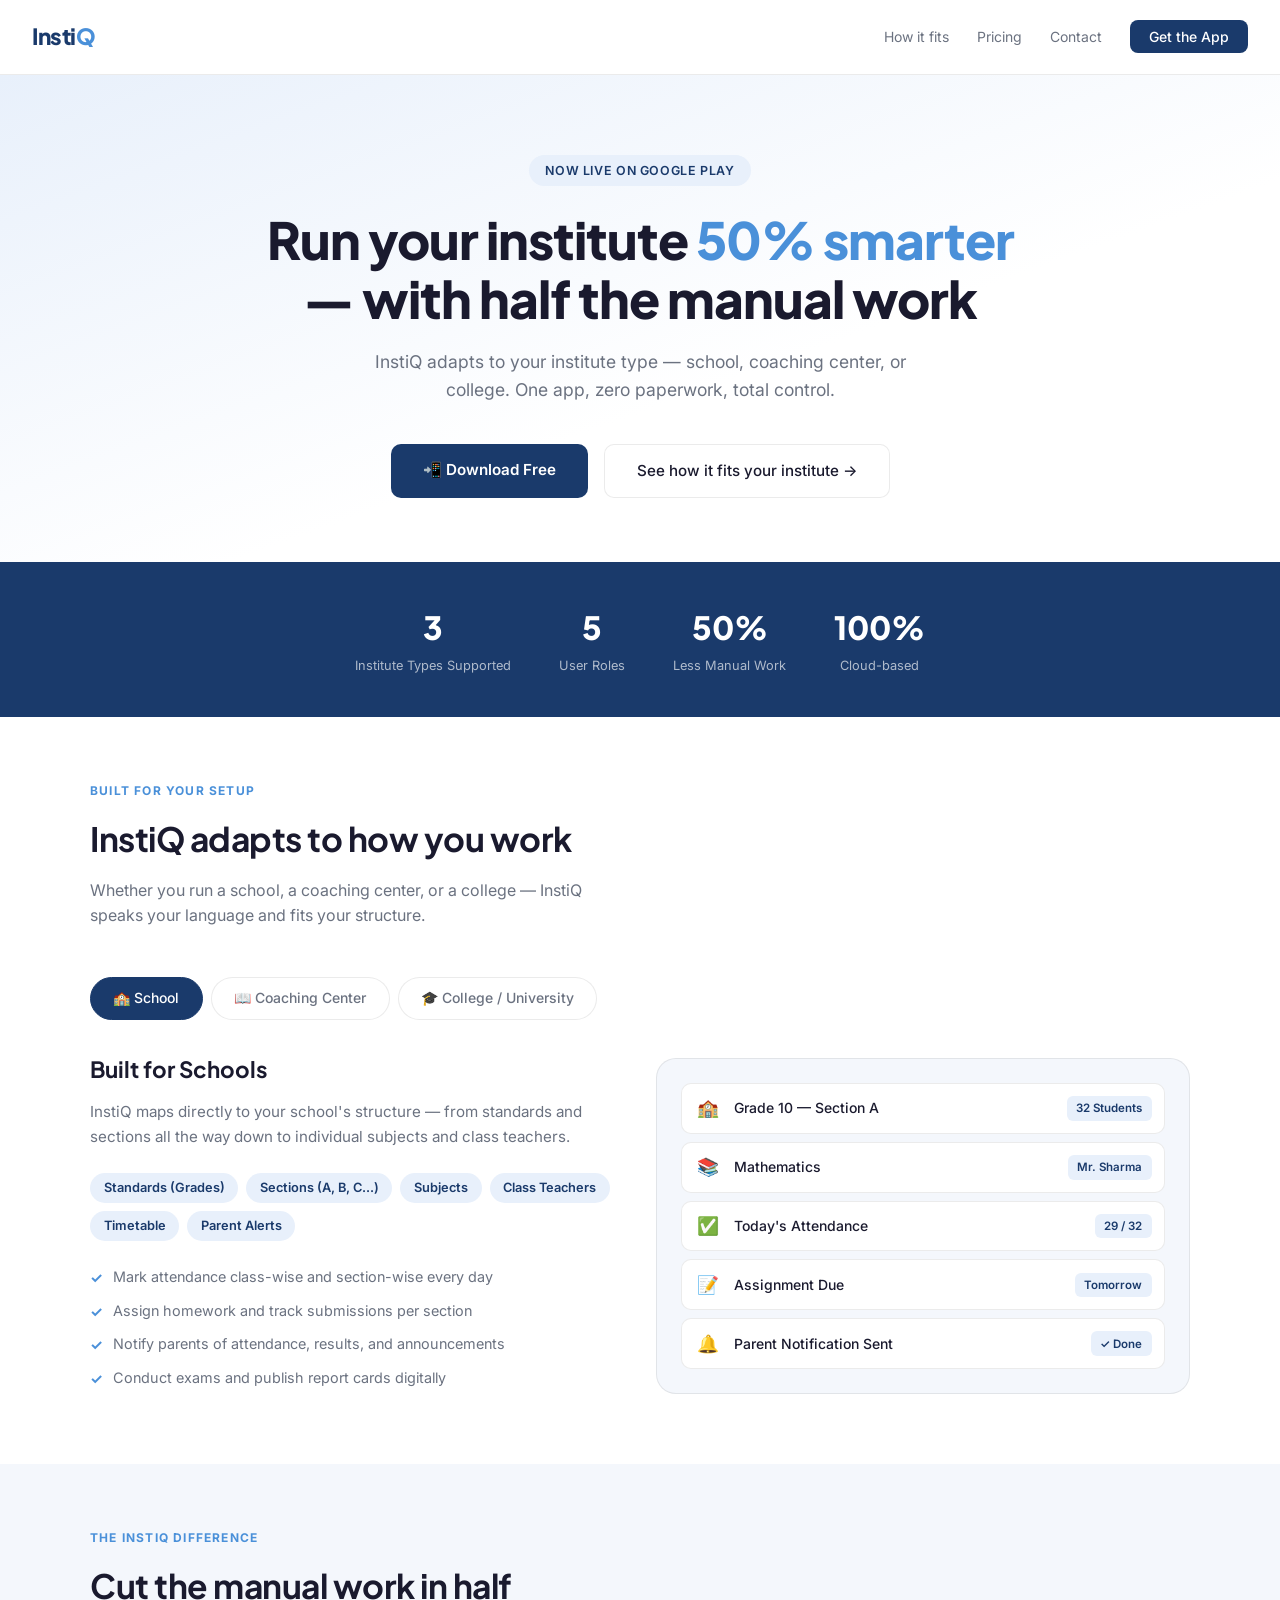
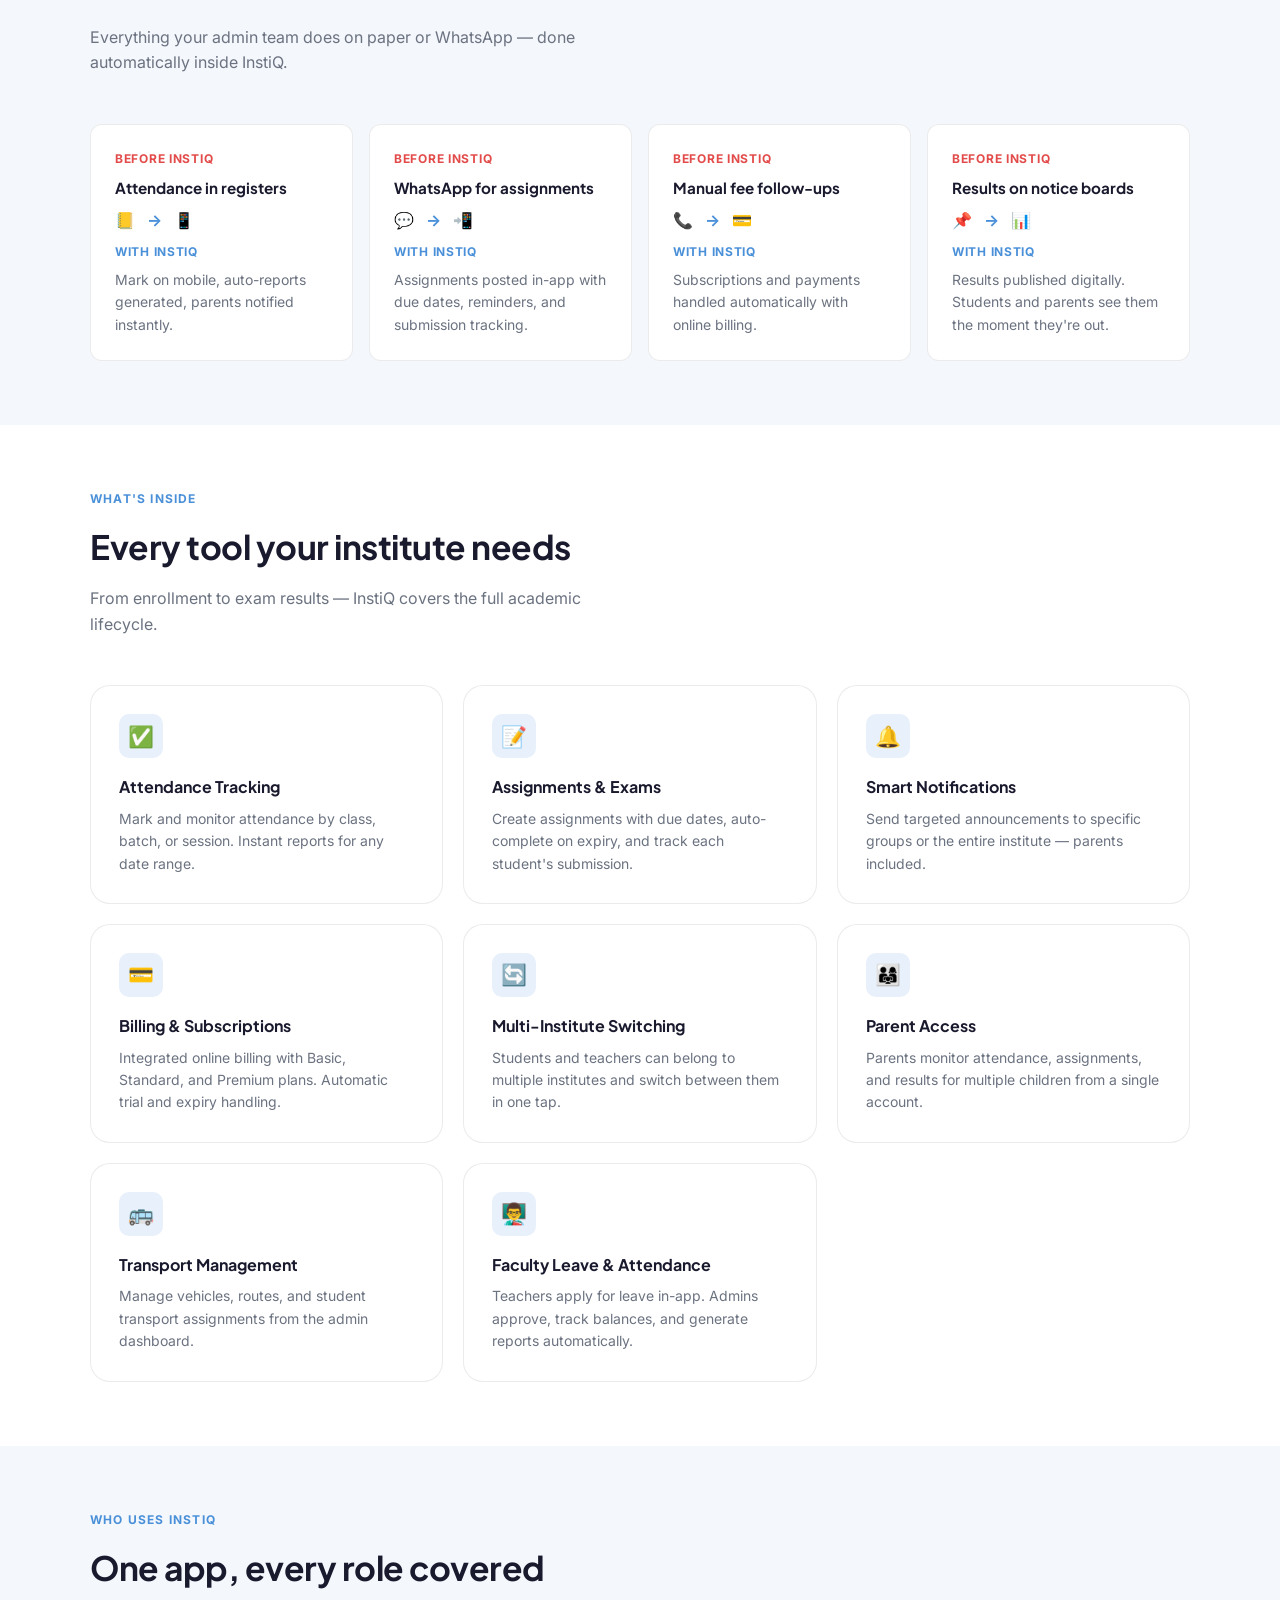
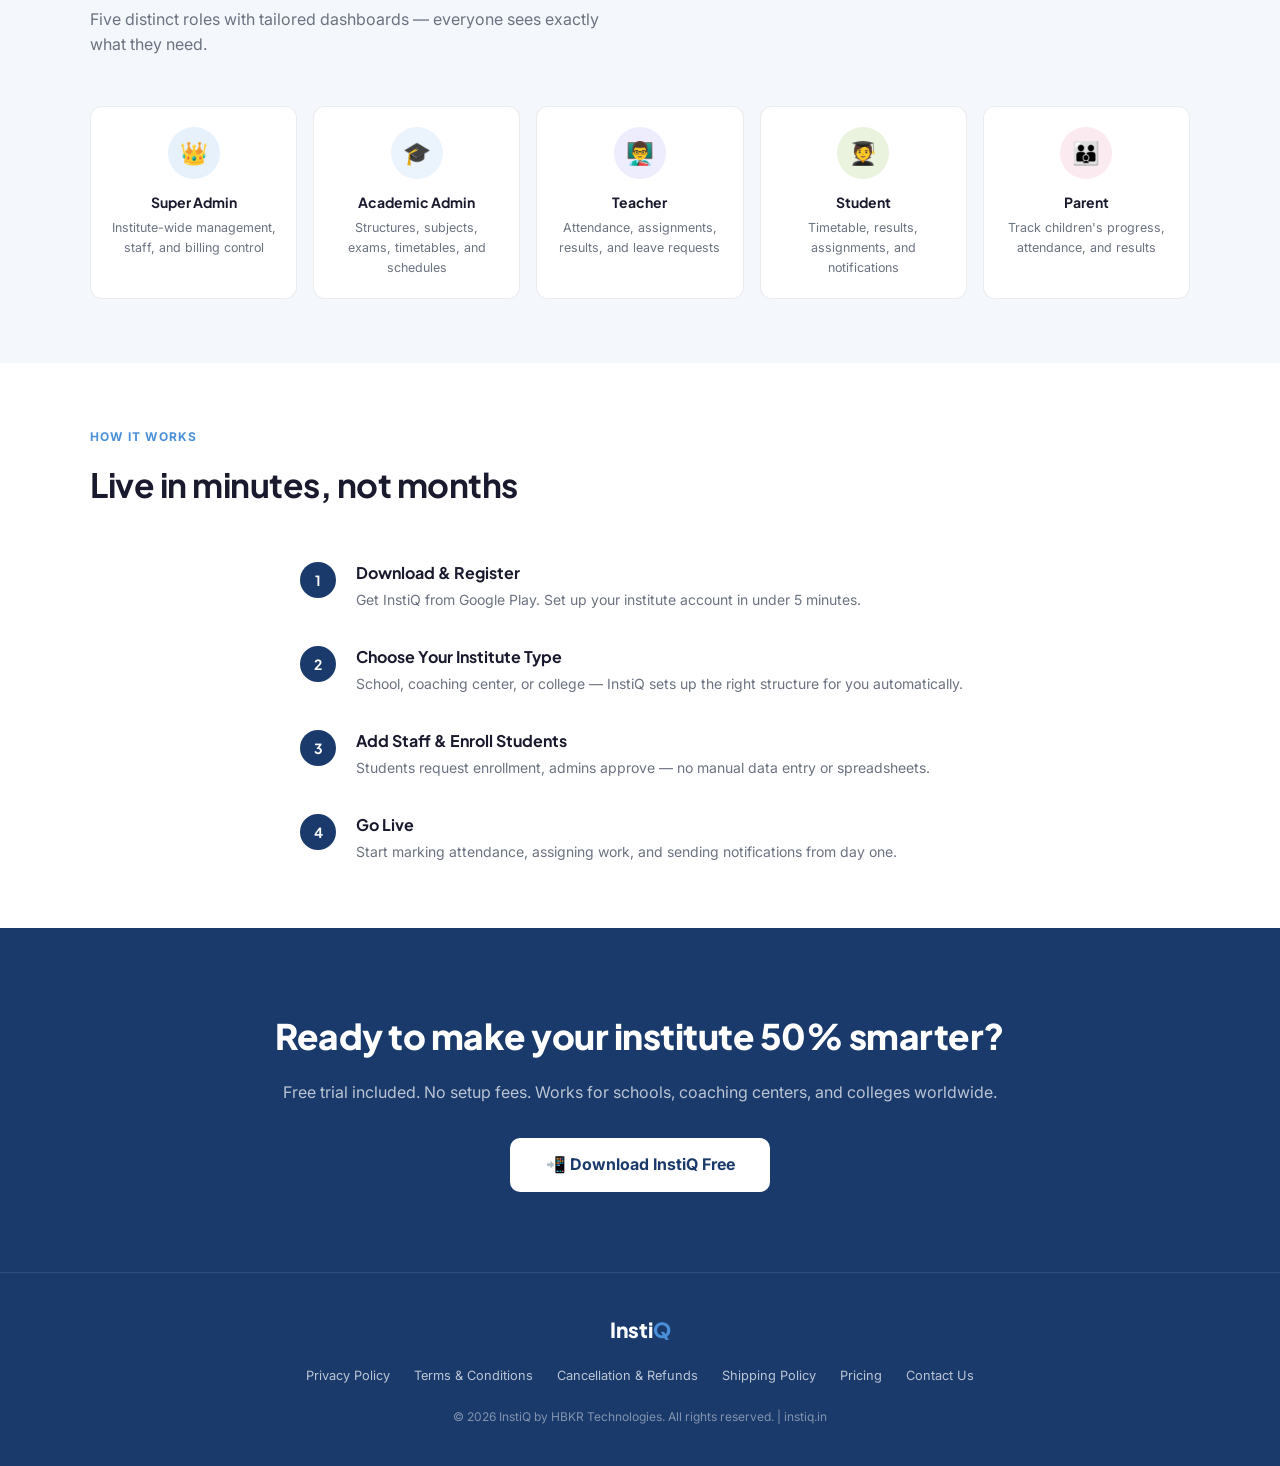
==== index.html @ ed34019d "Add files via upload" ====
<!DOCTYPE html>
<html lang="en">
<head>
<meta charset="UTF-8">
<meta name="viewport" content="width=device-width, initial-scale=1.0">
<title>InstiQ – Smart Institute App</title>
<link href="https://fonts.googleapis.com/css2?family=Plus+Jakarta+Sans:wght@400;500;600;700;800&family=Inter:wght@400;500&display=swap" rel="stylesheet">
<style>
  *, *::before, *::after { box-sizing: border-box; margin: 0; padding: 0; }
  :root {
    --blue: #1A3A6B;
    --blue-mid: #2356A0;
    --blue-light: #4A90D9;
    --blue-pale: #E8F0FB;
    --gold: #F5A623;
    --ink: #1a1a2e;
    --muted: #6b7280;
    --surface: #f4f7fc;
    --white: #ffffff;
    --border: rgba(0,0,0,0.08);
    --radius: 12px;
    --radius-lg: 20px;
  }
  html { scroll-behavior: smooth; }
  body { font-family: 'Inter', sans-serif; color: var(--ink); background: var(--white); line-height: 1.6; }
  nav { display: flex; align-items: center; justify-content: space-between; padding: 1.2rem 2rem; border-bottom: 1px solid var(--border); position: sticky; top: 0; background: rgba(255,255,255,0.97); backdrop-filter: blur(8px); z-index: 100; }
  .logo { font-family: 'Plus Jakarta Sans', sans-serif; font-weight: 800; font-size: 1.4rem; color: var(--blue); letter-spacing: -0.5px; }
  .logo span { color: var(--blue-light); }
  nav a { font-size: 0.875rem; color: var(--muted); text-decoration: none; margin-left: 1.5rem; }
  nav a:hover { color: var(--blue-light); }
  .nav-cta { background: var(--blue); color: white !important; padding: 0.5rem 1.2rem; border-radius: 8px; font-weight: 500; }
  .nav-cta:hover { background: var(--blue-mid) !important; }
  .hero { padding: 5rem 2rem 4rem; text-align: center; background: linear-gradient(160deg, #e8f0fb 0%, #ffffff 60%); }
  .hero-badge { display: inline-block; background: var(--blue-pale); color: var(--blue); font-size: 0.78rem; font-weight: 600; letter-spacing: 0.05em; text-transform: uppercase; padding: 0.35rem 1rem; border-radius: 100px; margin-bottom: 1.5rem; }
  .hero h1 { font-family: 'Plus Jakarta Sans', sans-serif; font-size: clamp(2rem, 5vw, 3.2rem); font-weight: 800; color: var(--ink); line-height: 1.15; letter-spacing: -1px; max-width: 780px; margin: 0 auto 1.25rem; }
  .hero h1 em { color: var(--blue-light); font-style: normal; }
  .hero p { font-size: 1.1rem; color: var(--muted); max-width: 560px; margin: 0 auto 2.5rem; }
  .hero-btns { display: flex; gap: 1rem; justify-content: center; flex-wrap: wrap; }
  .btn-primary { background: var(--blue); color: white; padding: 0.85rem 2rem; border-radius: 10px; font-weight: 600; text-decoration: none; font-size: 0.95rem; }
  .btn-primary:hover { background: var(--blue-mid); }
  .btn-secondary { background: white; color: var(--ink); padding: 0.85rem 2rem; border-radius: 10px; font-weight: 500; text-decoration: none; font-size: 0.95rem; border: 1.5px solid var(--border); }
  .btn-secondary:hover { border-color: var(--blue-light); color: var(--blue-light); }
  .stats { display: flex; justify-content: center; gap: 3rem; padding: 2.5rem 2rem; background: var(--blue); flex-wrap: wrap; }
  .stat { text-align: center; }
  .stat-num { font-family: 'Plus Jakarta Sans', sans-serif; font-size: 2rem; font-weight: 800; color: white; }
  .stat-label { font-size: 0.8rem; color: rgba(255,255,255,0.65); margin-top: 0.2rem; }
  section { padding: 4rem 2rem; }
  .section-label { font-size: 0.75rem; font-weight: 700; letter-spacing: 0.1em; text-transform: uppercase; color: var(--blue-light); margin-bottom: 0.75rem; }
  .section-title { font-family: 'Plus Jakarta Sans', sans-serif; font-size: clamp(1.5rem, 3vw, 2.1rem); font-weight: 700; color: var(--ink); letter-spacing: -0.5px; margin-bottom: 0.75rem; }
  .section-sub { color: var(--muted); font-size: 1rem; max-width: 520px; }
  .section-head { max-width: 1100px; margin: 0 auto 3rem; }
  .tabs-wrap { max-width: 1100px; margin: 0 auto; }
  .tabs { display: flex; gap: 0.5rem; margin-bottom: 2rem; flex-wrap: wrap; }
  .tab { padding: 0.6rem 1.4rem; border-radius: 100px; border: 1.5px solid var(--border); font-size: 0.875rem; font-weight: 500; cursor: pointer; background: white; color: var(--muted); transition: all 0.2s; }
  .tab.active { background: var(--blue); color: white; border-color: var(--blue); }
  .tab:hover:not(.active) { border-color: var(--blue-light); color: var(--blue-light); }
  .institute-panel { display: none; }
  .institute-panel.active { display: block; }
  .institute-grid { display: grid; grid-template-columns: 1fr 1fr; gap: 2rem; align-items: center; }
  .institute-info h3 { font-family: 'Plus Jakarta Sans', sans-serif; font-size: 1.4rem; font-weight: 700; color: var(--ink); margin-bottom: 0.75rem; }
  .institute-info p { color: var(--muted); font-size: 0.95rem; margin-bottom: 1.5rem; }
  .tag-list { display: flex; flex-wrap: wrap; gap: 0.5rem; margin-bottom: 1.5rem; }
  .tag { background: var(--blue-pale); color: var(--blue); font-size: 0.8rem; font-weight: 600; padding: 0.3rem 0.85rem; border-radius: 100px; }
  .institute-visual { background: var(--surface); border-radius: var(--radius-lg); padding: 1.5rem; border: 1px solid var(--border); }
  .visual-row { display: flex; align-items: center; gap: 0.75rem; padding: 0.65rem 0.75rem; border-radius: 10px; margin-bottom: 0.5rem; background: white; border: 1px solid var(--border); font-size: 0.875rem; }
  .visual-row:last-child { margin-bottom: 0; }
  .visual-icon { font-size: 1.1rem; width: 28px; text-align: center; }
  .visual-label { font-weight: 500; color: var(--ink); flex: 1; }
  .visual-badge { font-size: 0.72rem; font-weight: 600; padding: 0.2rem 0.6rem; border-radius: 6px; background: var(--blue-pale); color: var(--blue); }
  .check-list { list-style: none; }
  .check-list li { display: flex; align-items: flex-start; gap: 0.6rem; font-size: 0.9rem; color: var(--muted); margin-bottom: 0.6rem; }
  .check-list li::before { content: "✓"; color: var(--blue-light); font-weight: 700; margin-top: 1px; flex-shrink: 0; }
  .features-bg { background: var(--surface); }
  .features-grid { display: grid; grid-template-columns: repeat(auto-fit, minmax(280px, 1fr)); gap: 1.25rem; max-width: 1100px; margin: 0 auto; }
  .feature-card { background: white; border: 1px solid var(--border); border-radius: var(--radius-lg); padding: 1.75rem; }
  .feature-card:hover { box-shadow: 0 4px 24px rgba(26,58,107,0.1); }
  .feature-icon { width: 44px; height: 44px; background: var(--blue-pale); border-radius: 10px; display: flex; align-items: center; justify-content: center; margin-bottom: 1rem; font-size: 1.3rem; }
  .feature-card h3 { font-family: 'Plus Jakarta Sans', sans-serif; font-size: 1rem; font-weight: 700; color: var(--ink); margin-bottom: 0.5rem; }
  .feature-card p { font-size: 0.875rem; color: var(--muted); line-height: 1.6; }
  .smarter-grid { display: grid; grid-template-columns: repeat(auto-fit, minmax(220px, 1fr)); gap: 1rem; max-width: 1100px; margin: 0 auto; }
  .smarter-card { border-radius: var(--radius); padding: 1.5rem; border: 1px solid var(--border); background: white; }
  .smarter-card .before { font-size: 0.75rem; font-weight: 700; letter-spacing: 0.06em; text-transform: uppercase; color: #e24b4a; margin-bottom: 0.5rem; }
  .smarter-card .after { font-size: 0.75rem; font-weight: 700; letter-spacing: 0.06em; text-transform: uppercase; color: var(--blue-light); margin-bottom: 0.5rem; }
  .smarter-card p { font-size: 0.875rem; color: var(--muted); }
  .smarter-card h4 { font-family: 'Plus Jakarta Sans', sans-serif; font-size: 0.95rem; font-weight: 700; color: var(--ink); margin-bottom: 0.35rem; }
  .arrow-row { display: flex; align-items: center; gap: 0.75rem; margin: 0.5rem 0; }
  .personas-grid { display: grid; grid-template-columns: repeat(auto-fit, minmax(180px, 1fr)); gap: 1rem; max-width: 1100px; margin: 0 auto; }
  .persona-card { background: white; border: 1px solid var(--border); border-radius: var(--radius); padding: 1.25rem; text-align: center; }
  .persona-avatar { width: 52px; height: 52px; border-radius: 50%; display: flex; align-items: center; justify-content: center; margin: 0 auto 0.75rem; font-size: 1.4rem; }
  .persona-card h4 { font-family: 'Plus Jakarta Sans', sans-serif; font-size: 0.875rem; font-weight: 700; color: var(--ink); margin-bottom: 0.3rem; }
  .persona-card p { font-size: 0.78rem; color: var(--muted); }
  .steps { display: flex; flex-direction: column; gap: 2rem; max-width: 680px; margin: 0 auto; }
  .step { display: flex; gap: 1.25rem; align-items: flex-start; }
  .step-num { width: 36px; height: 36px; border-radius: 50%; background: var(--blue); color: white; font-family: 'Plus Jakarta Sans', sans-serif; font-weight: 700; font-size: 0.875rem; display: flex; align-items: center; justify-content: center; flex-shrink: 0; margin-top: 2px; }
  .step h4 { font-family: 'Plus Jakarta Sans', sans-serif; font-weight: 700; color: var(--ink); margin-bottom: 0.25rem; }
  .step p { font-size: 0.875rem; color: var(--muted); }
  .cta-section { background: var(--blue); padding: 5rem 2rem; text-align: center; }
  .cta-section h2 { font-family: 'Plus Jakarta Sans', sans-serif; font-size: clamp(1.6rem, 3vw, 2.2rem); font-weight: 800; color: white; margin-bottom: 1rem; letter-spacing: -0.5px; }
  .cta-section p { color: rgba(255,255,255,0.7); margin-bottom: 2rem; font-size: 1rem; }
  .btn-white { background: white; color: var(--blue); padding: 0.9rem 2.2rem; border-radius: 10px; font-weight: 700; text-decoration: none; font-size: 1rem; display: inline-block; }
  .btn-white:hover { background: var(--blue-pale); }
  footer { background: var(--blue); border-top: 1px solid rgba(255,255,255,0.1); padding: 2.5rem 2rem; }
  .footer-inner { max-width: 1100px; margin: 0 auto; text-align: center; }
  .footer-logo { font-family: 'Plus Jakarta Sans', sans-serif; font-weight: 800; font-size: 1.3rem; color: white; margin-bottom: 1.25rem; }
  .footer-logo span { color: var(--blue-light); }
  .footer-links { display: flex; flex-wrap: wrap; justify-content: center; gap: 0.5rem 1.5rem; margin-bottom: 1.25rem; }
  .footer-links a { font-size: 0.8rem; color: rgba(255,255,255,0.7); text-decoration: none; }
  .footer-links a:hover { color: white; }
  .footer-copy { font-size: 0.75rem; color: rgba(255,255,255,0.45); }
  @media (max-width: 700px) { nav a:not(.nav-cta) { display: none; } .institute-grid { grid-template-columns: 1fr; } .stats { gap: 1.5rem; } }
</style>
</head>
<body>

<nav>
  <div class="logo">Insti<span>Q</span></div>
  <div>
    <a href="#institute-types">How it fits</a>
    <a href="pricing.html">Pricing</a>
    <a href="contact.html">Contact</a>
    <a href="https://play.google.com/store/apps/details?id=com.hbkr.instiq" class="nav-cta">Get the App</a>
  </div>
</nav>

<section class="hero">
  <div class="hero-badge">Now live on Google Play</div>
  <h1>Run your institute <em>50% smarter</em> — with half the manual work</h1>
  <p>InstiQ adapts to your institute type — school, coaching center, or college. One app, zero paperwork, total control.</p>
  <div class="hero-btns">
    <a href="https://play.google.com/store/apps/details?id=com.hbkr.instiq" class="btn-primary">📲 Download Free</a>
    <a href="#institute-types" class="btn-secondary">See how it fits your institute →</a>
  </div>
</section>

<div class="stats">
  <div class="stat"><div class="stat-num">3</div><div class="stat-label">Institute Types Supported</div></div>
  <div class="stat"><div class="stat-num">5</div><div class="stat-label">User Roles</div></div>
  <div class="stat"><div class="stat-num">50%</div><div class="stat-label">Less Manual Work</div></div>
  <div class="stat"><div class="stat-num">100%</div><div class="stat-label">Cloud-based</div></div>
</div>

<section id="institute-types">
  <div class="section-head">
    <div class="section-label">Built for your setup</div>
    <div class="section-title">InstiQ adapts to how you work</div>
    <div class="section-sub">Whether you run a school, a coaching center, or a college — InstiQ speaks your language and fits your structure.</div>
  </div>
  <div class="tabs-wrap">
    <div class="tabs">
      <div class="tab active" onclick="switchTab('school', this)">🏫 School</div>
      <div class="tab" onclick="switchTab('coaching', this)">📖 Coaching Center</div>
      <div class="tab" onclick="switchTab('college', this)">🎓 College / University</div>
    </div>
    <div class="institute-panel active" id="panel-school">
      <div class="institute-grid">
        <div class="institute-info">
          <h3>Built for Schools</h3>
          <p>InstiQ maps directly to your school's structure — from standards and sections all the way down to individual subjects and class teachers.</p>
          <div class="tag-list"><span class="tag">Standards (Grades)</span><span class="tag">Sections (A, B, C...)</span><span class="tag">Subjects</span><span class="tag">Class Teachers</span><span class="tag">Timetable</span><span class="tag">Parent Alerts</span></div>
          <ul class="check-list">
            <li>Mark attendance class-wise and section-wise every day</li>
            <li>Assign homework and track submissions per section</li>
            <li>Notify parents of attendance, results, and announcements</li>
            <li>Conduct exams and publish report cards digitally</li>
          </ul>
        </div>
        <div class="institute-visual">
          <div class="visual-row"><span class="visual-icon">🏫</span><span class="visual-label">Grade 10 — Section A</span><span class="visual-badge">32 Students</span></div>
          <div class="visual-row"><span class="visual-icon">📚</span><span class="visual-label">Mathematics</span><span class="visual-badge">Mr. Sharma</span></div>
          <div class="visual-row"><span class="visual-icon">✅</span><span class="visual-label">Today's Attendance</span><span class="visual-badge">29 / 32</span></div>
          <div class="visual-row"><span class="visual-icon">📝</span><span class="visual-label">Assignment Due</span><span class="visual-badge">Tomorrow</span></div>
          <div class="visual-row"><span class="visual-icon">🔔</span><span class="visual-label">Parent Notification Sent</span><span class="visual-badge">✓ Done</span></div>
        </div>
      </div>
    </div>
    <div class="institute-panel" id="panel-coaching">
      <div class="institute-grid">
        <div class="institute-info">
          <h3>Built for Coaching Centers</h3>
          <p>Manage multiple batches, programs, and flexible schedules — all in one dashboard.</p>
          <div class="tag-list"><span class="tag">Programs</span><span class="tag">Batches / Groups</span><span class="tag">Subjects</span><span class="tag">Faculty Allocation</span><span class="tag">Test Series</span><span class="tag">Fee Management</span></div>
          <ul class="check-list">
            <li>Run multiple programs side by side</li>
            <li>Allocate faculty to specific batches and subjects</li>
            <li>Schedule tests and publish results instantly</li>
            <li>Students can enroll and switch between institutes easily</li>
          </ul>
        </div>
        <div class="institute-visual">
          <div class="visual-row"><span class="visual-icon">📖</span><span class="visual-label">Advanced Batch A</span><span class="visual-badge">45 Students</span></div>
          <div class="visual-row"><span class="visual-icon">⚗️</span><span class="visual-label">Chemistry</span><span class="visual-badge">Dr. Patel</span></div>
          <div class="visual-row"><span class="visual-icon">✅</span><span class="visual-label">Attendance Today</span><span class="visual-badge">41 / 45</span></div>
          <div class="visual-row"><span class="visual-icon">📝</span><span class="visual-label">Weekly Test Scheduled</span><span class="visual-badge">Saturday</span></div>
          <div class="visual-row"><span class="visual-icon">💳</span><span class="visual-label">Subscription Active</span><span class="visual-badge">Premium</span></div>
        </div>
      </div>
    </div>
    <div class="institute-panel" id="panel-college">
      <div class="institute-grid">
        <div class="institute-info">
          <h3>Built for Colleges &amp; Universities</h3>
          <p>Handle departments, semesters, and elective subjects across multiple faculties — with role-based access for every staff member.</p>
          <div class="tag-list"><span class="tag">Departments</span><span class="tag">Semesters</span><span class="tag">Courses / Subjects</span><span class="tag">Faculty Roles</span><span class="tag">Electives</span><span class="tag">Exam Results</span></div>
          <ul class="check-list">
            <li>Organize by department, year, and semester automatically</li>
            <li>Manage elective subject enrollments per student</li>
            <li>Faculty upload marks; admin publishes results in one click</li>
            <li>Students and parents track progress from the same app</li>
          </ul>
        </div>
        <div class="institute-visual">
          <div class="visual-row"><span class="visual-icon">🎓</span><span class="visual-label">CS Dept — Sem 5</span><span class="visual-badge">120 Students</span></div>
          <div class="visual-row"><span class="visual-icon">💻</span><span class="visual-label">Data Structures</span><span class="visual-badge">Prof. Singh</span></div>
          <div class="visual-row"><span class="visual-icon">✅</span><span class="visual-label">Attendance This Week</span><span class="visual-badge">87%</span></div>
          <div class="visual-row"><span class="visual-icon">📊</span><span class="visual-label">Mid-Sem Results</span><span class="visual-badge">Published</span></div>
          <div class="visual-row"><span class="visual-icon">📋</span><span class="visual-label">Elective Enrollment</span><span class="visual-badge">Open</span></div>
        </div>
      </div>
    </div>
  </div>
</section>

<section class="features-bg">
  <div class="section-head">
    <div class="section-label">The InstiQ difference</div>
    <div class="section-title">Cut the manual work in half</div>
    <div class="section-sub">Everything your admin team does on paper or WhatsApp — done automatically inside InstiQ.</div>
  </div>
  <div class="smarter-grid">
    <div class="smarter-card"><div class="before">Before InstiQ</div><h4>Attendance in registers</h4><div class="arrow-row"><span>📒</span><span style="color:var(--blue-light);font-weight:700;">→</span><span>📱</span></div><div class="after">With InstiQ</div><p>Mark on mobile, auto-reports generated, parents notified instantly.</p></div>
    <div class="smarter-card"><div class="before">Before InstiQ</div><h4>WhatsApp for assignments</h4><div class="arrow-row"><span>💬</span><span style="color:var(--blue-light);font-weight:700;">→</span><span>📲</span></div><div class="after">With InstiQ</div><p>Assignments posted in-app with due dates, reminders, and submission tracking.</p></div>
    <div class="smarter-card"><div class="before">Before InstiQ</div><h4>Manual fee follow-ups</h4><div class="arrow-row"><span>📞</span><span style="color:var(--blue-light);font-weight:700;">→</span><span>💳</span></div><div class="after">With InstiQ</div><p>Subscriptions and payments handled automatically with online billing.</p></div>
    <div class="smarter-card"><div class="before">Before InstiQ</div><h4>Results on notice boards</h4><div class="arrow-row"><span>📌</span><span style="color:var(--blue-light);font-weight:700;">→</span><span>📊</span></div><div class="after">With InstiQ</div><p>Results published digitally. Students and parents see them the moment they're out.</p></div>
  </div>
</section>

<section id="features">
  <div class="section-head">
    <div class="section-label">What's inside</div>
    <div class="section-title">Every tool your institute needs</div>
    <div class="section-sub">From enrollment to exam results — InstiQ covers the full academic lifecycle.</div>
  </div>
  <div class="features-grid">
    <div class="feature-card"><div class="feature-icon">✅</div><h3>Attendance Tracking</h3><p>Mark and monitor attendance by class, batch, or session. Instant reports for any date range.</p></div>
    <div class="feature-card"><div class="feature-icon">📝</div><h3>Assignments &amp; Exams</h3><p>Create assignments with due dates, auto-complete on expiry, and track each student's submission.</p></div>
    <div class="feature-card"><div class="feature-icon">🔔</div><h3>Smart Notifications</h3><p>Send targeted announcements to specific groups or the entire institute — parents included.</p></div>
    <div class="feature-card"><div class="feature-icon">💳</div><h3>Billing &amp; Subscriptions</h3><p>Integrated online billing with Basic, Standard, and Premium plans. Automatic trial and expiry handling.</p></div>
    <div class="feature-card"><div class="feature-icon">🔄</div><h3>Multi-Institute Switching</h3><p>Students and teachers can belong to multiple institutes and switch between them in one tap.</p></div>
    <div class="feature-card"><div class="feature-icon">👨‍👩‍👧</div><h3>Parent Access</h3><p>Parents monitor attendance, assignments, and results for multiple children from a single account.</p></div>
    <div class="feature-card"><div class="feature-icon">🚌</div><h3>Transport Management</h3><p>Manage vehicles, routes, and student transport assignments from the admin dashboard.</p></div>
    <div class="feature-card"><div class="feature-icon">👨‍🏫</div><h3>Faculty Leave &amp; Attendance</h3><p>Teachers apply for leave in-app. Admins approve, track balances, and generate reports automatically.</p></div>
  </div>
</section>

<section class="features-bg">
  <div class="section-head">
    <div class="section-label">Who uses InstiQ</div>
    <div class="section-title">One app, every role covered</div>
    <div class="section-sub">Five distinct roles with tailored dashboards — everyone sees exactly what they need.</div>
  </div>
  <div class="personas-grid">
    <div class="persona-card"><div class="persona-avatar" style="background:#E6F1FB;">👑</div><h4>Super Admin</h4><p>Institute-wide management, staff, and billing control</p></div>
    <div class="persona-card"><div class="persona-avatar" style="background:#EBF3FD;">🎓</div><h4>Academic Admin</h4><p>Structures, subjects, exams, timetables, and schedules</p></div>
    <div class="persona-card"><div class="persona-avatar" style="background:#EEEDFE;">👨‍🏫</div><h4>Teacher</h4><p>Attendance, assignments, results, and leave requests</p></div>
    <div class="persona-card"><div class="persona-avatar" style="background:#EAF3DE;">🧑‍🎓</div><h4>Student</h4><p>Timetable, results, assignments, and notifications</p></div>
    <div class="persona-card"><div class="persona-avatar" style="background:#FBEAF0;">👪</div><h4>Parent</h4><p>Track children's progress, attendance, and results</p></div>
  </div>
</section>

<section id="how-it-works">
  <div class="section-head">
    <div class="section-label">How it works</div>
    <div class="section-title">Live in minutes, not months</div>
  </div>
  <div class="steps">
    <div class="step"><div class="step-num">1</div><div><h4>Download &amp; Register</h4><p>Get InstiQ from Google Play. Set up your institute account in under 5 minutes.</p></div></div>
    <div class="step"><div class="step-num">2</div><div><h4>Choose Your Institute Type</h4><p>School, coaching center, or college — InstiQ sets up the right structure for you automatically.</p></div></div>
    <div class="step"><div class="step-num">3</div><div><h4>Add Staff &amp; Enroll Students</h4><p>Students request enrollment, admins approve — no manual data entry or spreadsheets.</p></div></div>
    <div class="step"><div class="step-num">4</div><div><h4>Go Live</h4><p>Start marking attendance, assigning work, and sending notifications from day one.</p></div></div>
  </div>
</section>

<section class="cta-section" id="download">
  <h2>Ready to make your institute 50% smarter?</h2>
  <p>Free trial included. No setup fees. Works for schools, coaching centers, and colleges worldwide.</p>
  <a href="https://play.google.com/store/apps/details?id=com.hbkr.instiq" class="btn-white">📲 Download InstiQ Free</a>
</section>

<footer>
  <div class="footer-inner">
    <div class="footer-logo">Insti<span>Q</span></div>
    <div class="footer-links">
      <a href="privacy-policy.html">Privacy Policy</a>
      <a href="terms.html">Terms &amp; Conditions</a>
      <a href="refund-policy.html">Cancellation &amp; Refunds</a>
      <a href="shipping-policy.html">Shipping Policy</a>
      <a href="pricing.html">Pricing</a>
      <a href="contact.html">Contact Us</a>
    </div>
    <p class="footer-copy">&copy; 2026 InstiQ by HBKR Technologies. All rights reserved. | instiq.in</p>
  </div>
</footer>

<script>
function switchTab(type, el) {
  document.querySelectorAll('.tab').forEach(t => t.classList.remove('active'));
  document.querySelectorAll('.institute-panel').forEach(p => p.classList.remove('active'));
  el.classList.add('active');
  document.getElementById('panel-' + type).classList.add('active');
}
</script>
</body>
</html>
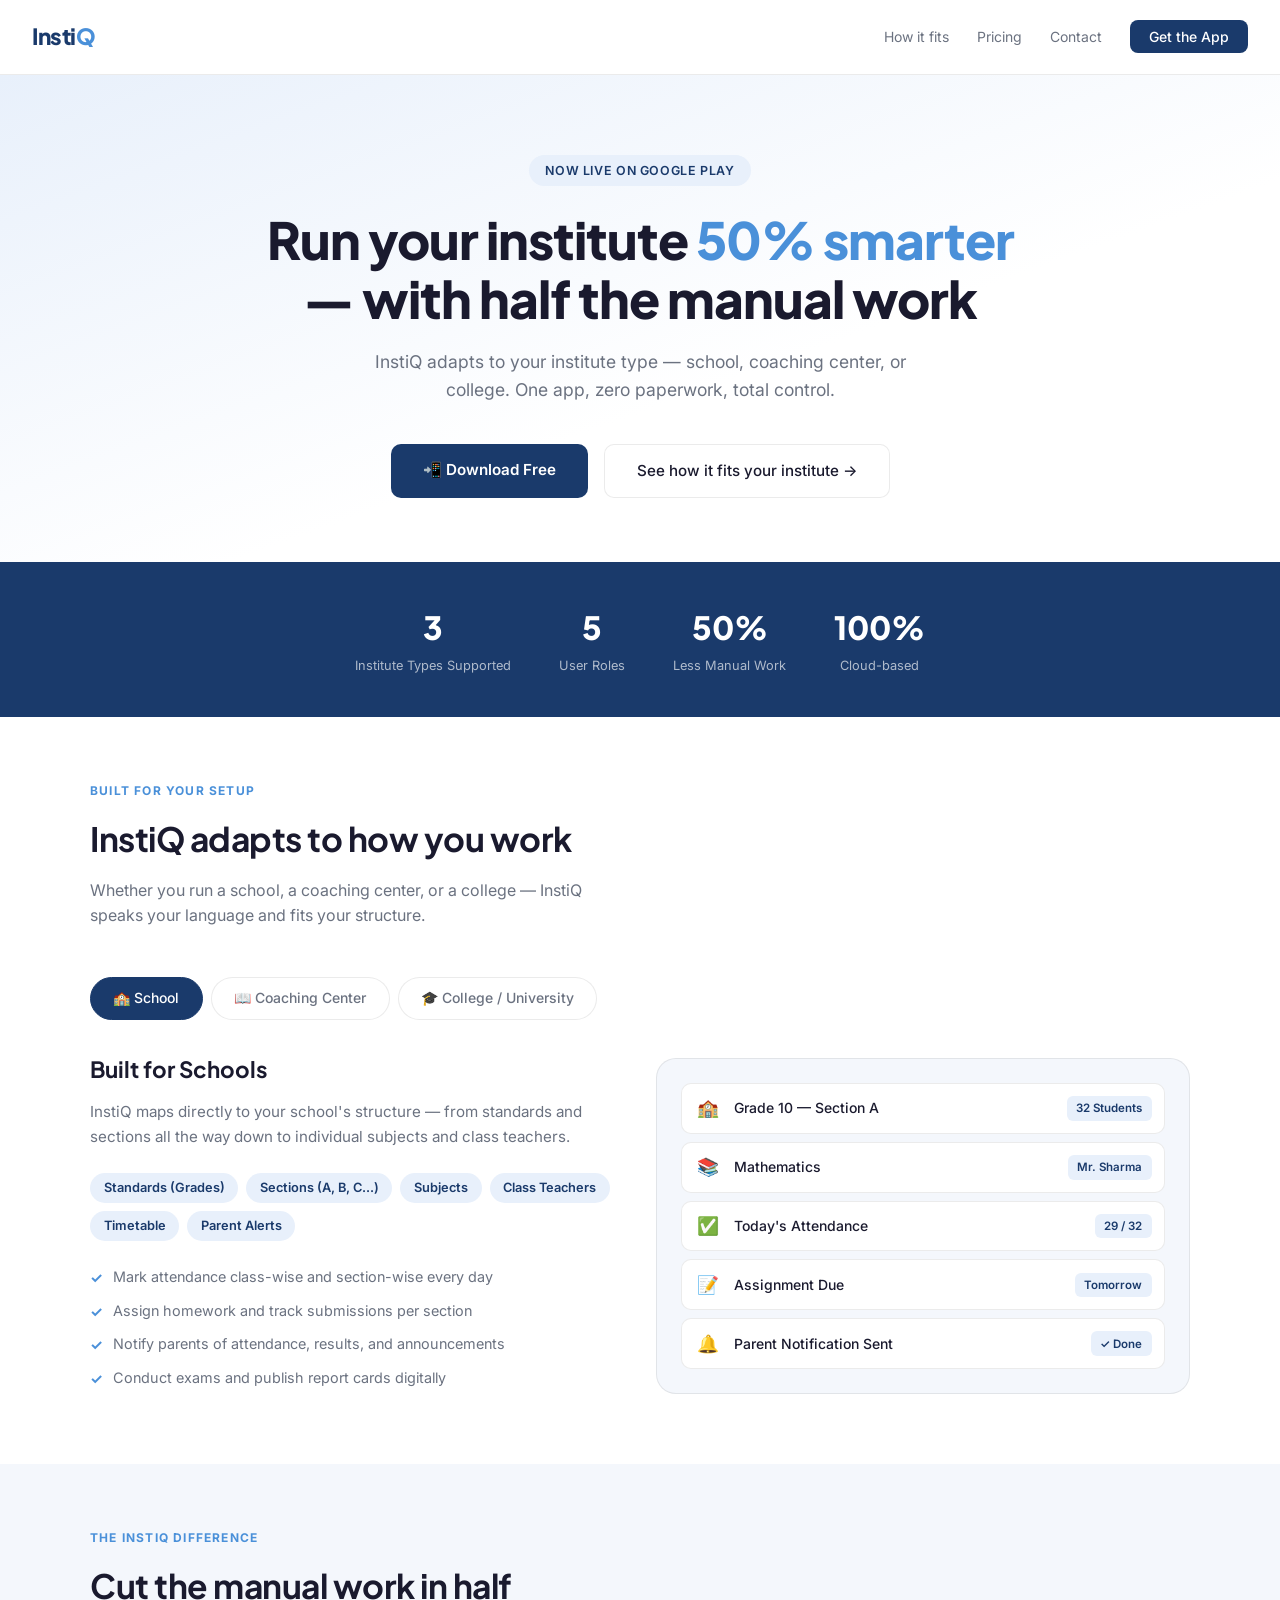
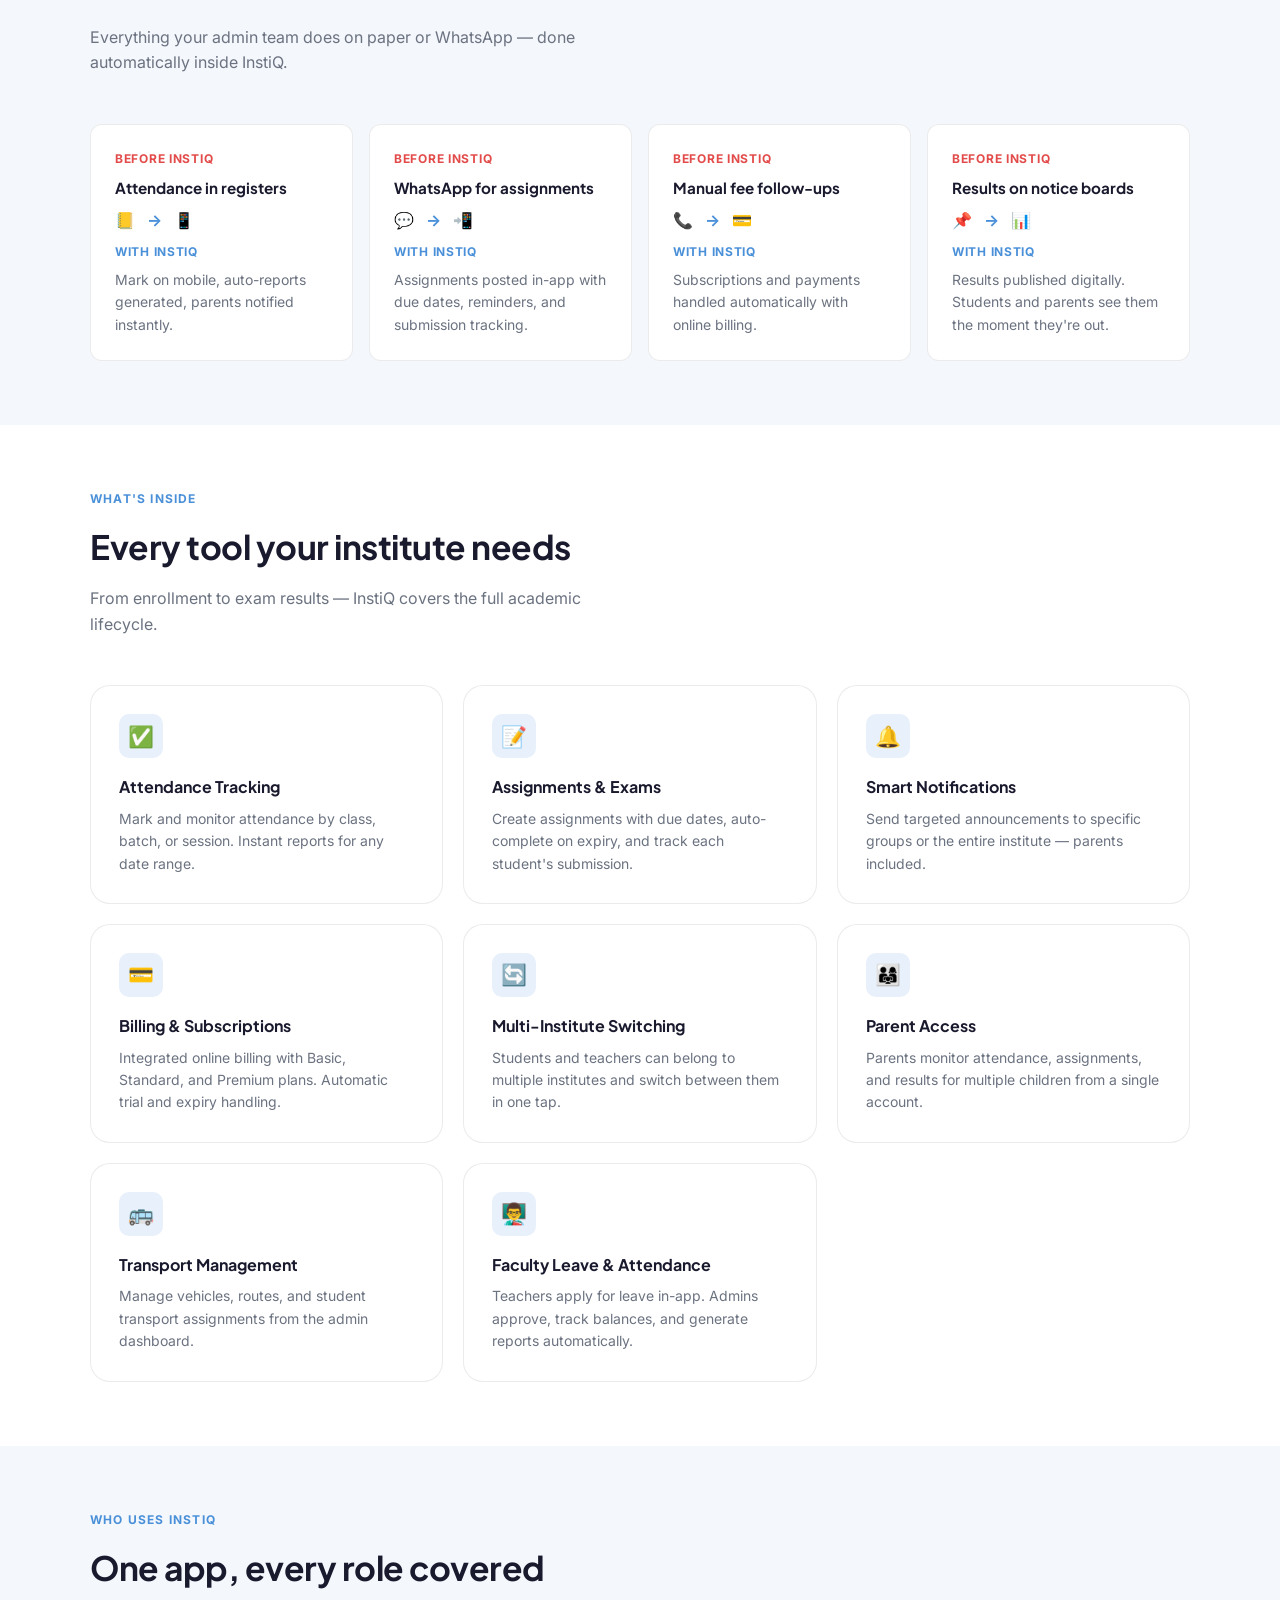
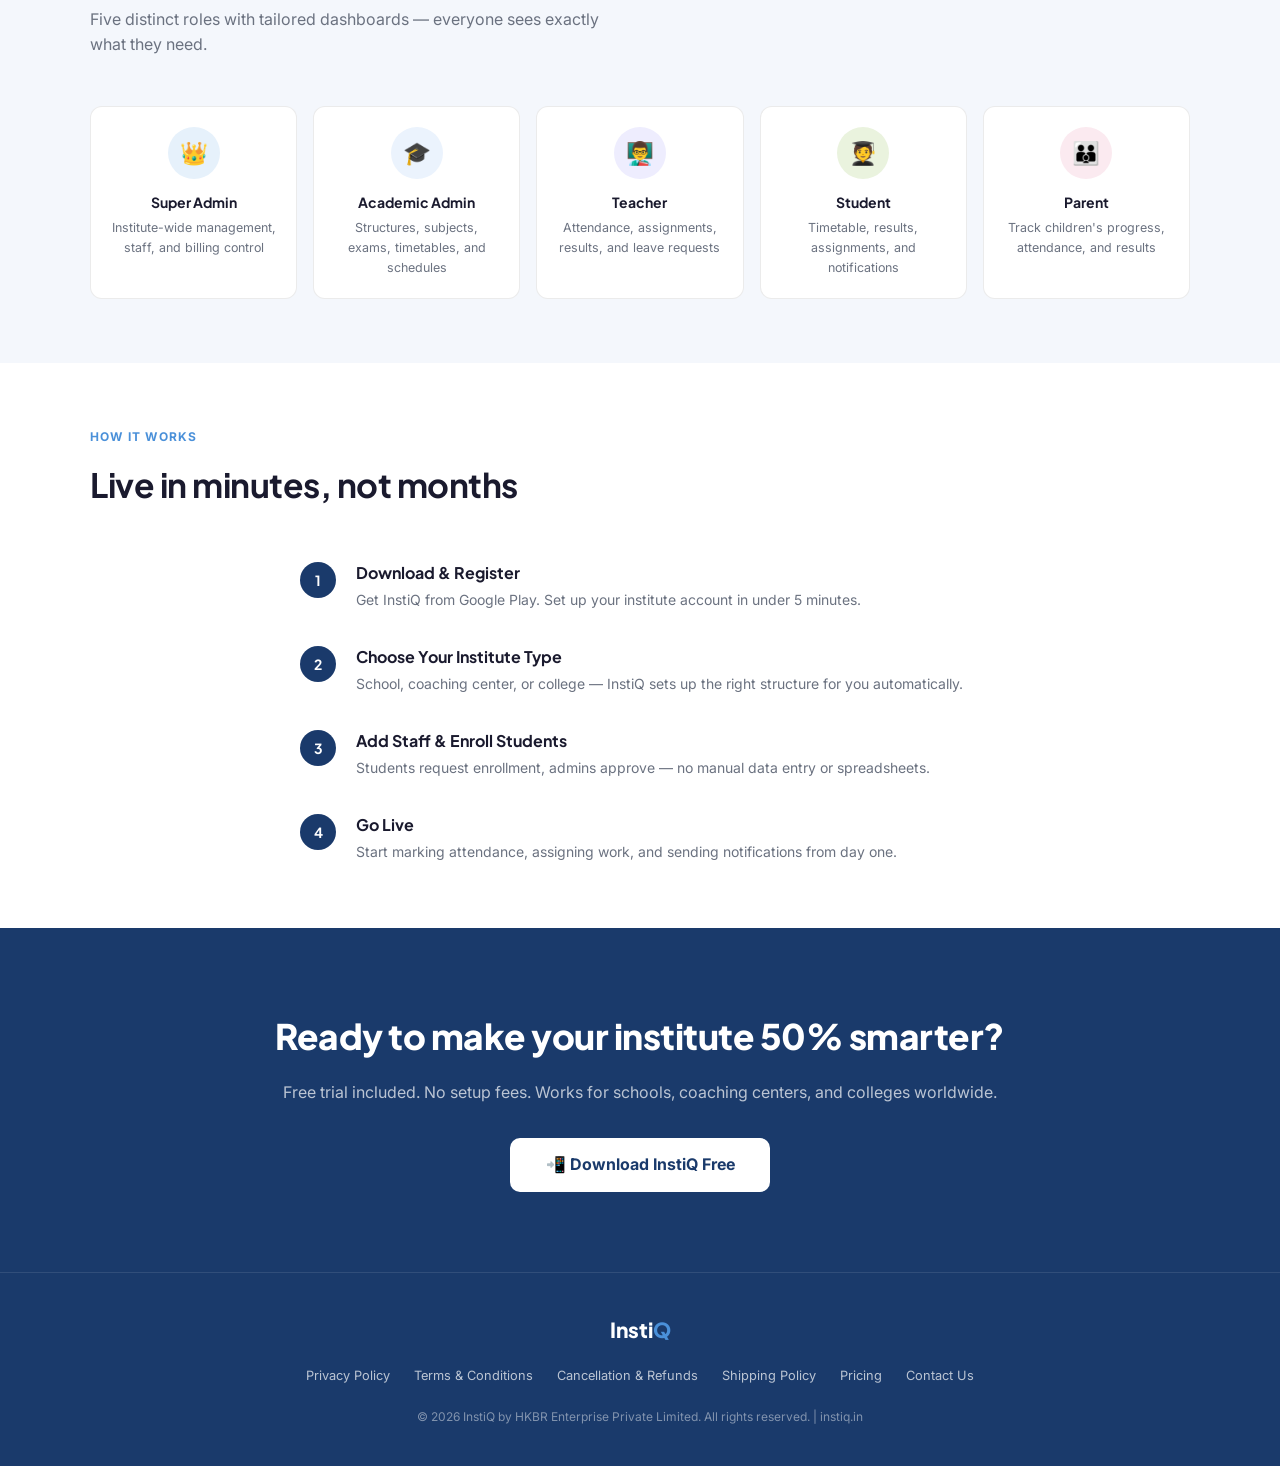
==== commit d5b27b76: "Legal pages updated 20 Sep 2026 — DPDP Act, correct company name" ====
--- a/index.html
+++ b/index.html
@@ -297,7 +297,7 @@
       <a href="pricing.html">Pricing</a>
       <a href="contact.html">Contact Us</a>
     </div>
-    <p class="footer-copy">&copy; 2026 InstiQ by HBKR Technologies. All rights reserved. | instiq.in</p>
+    <p class="footer-copy">&copy; 2026 InstiQ by HKBR Enterprise Private Limited. All rights reserved. | instiq.in</p>
   </div>
 </footer>
 
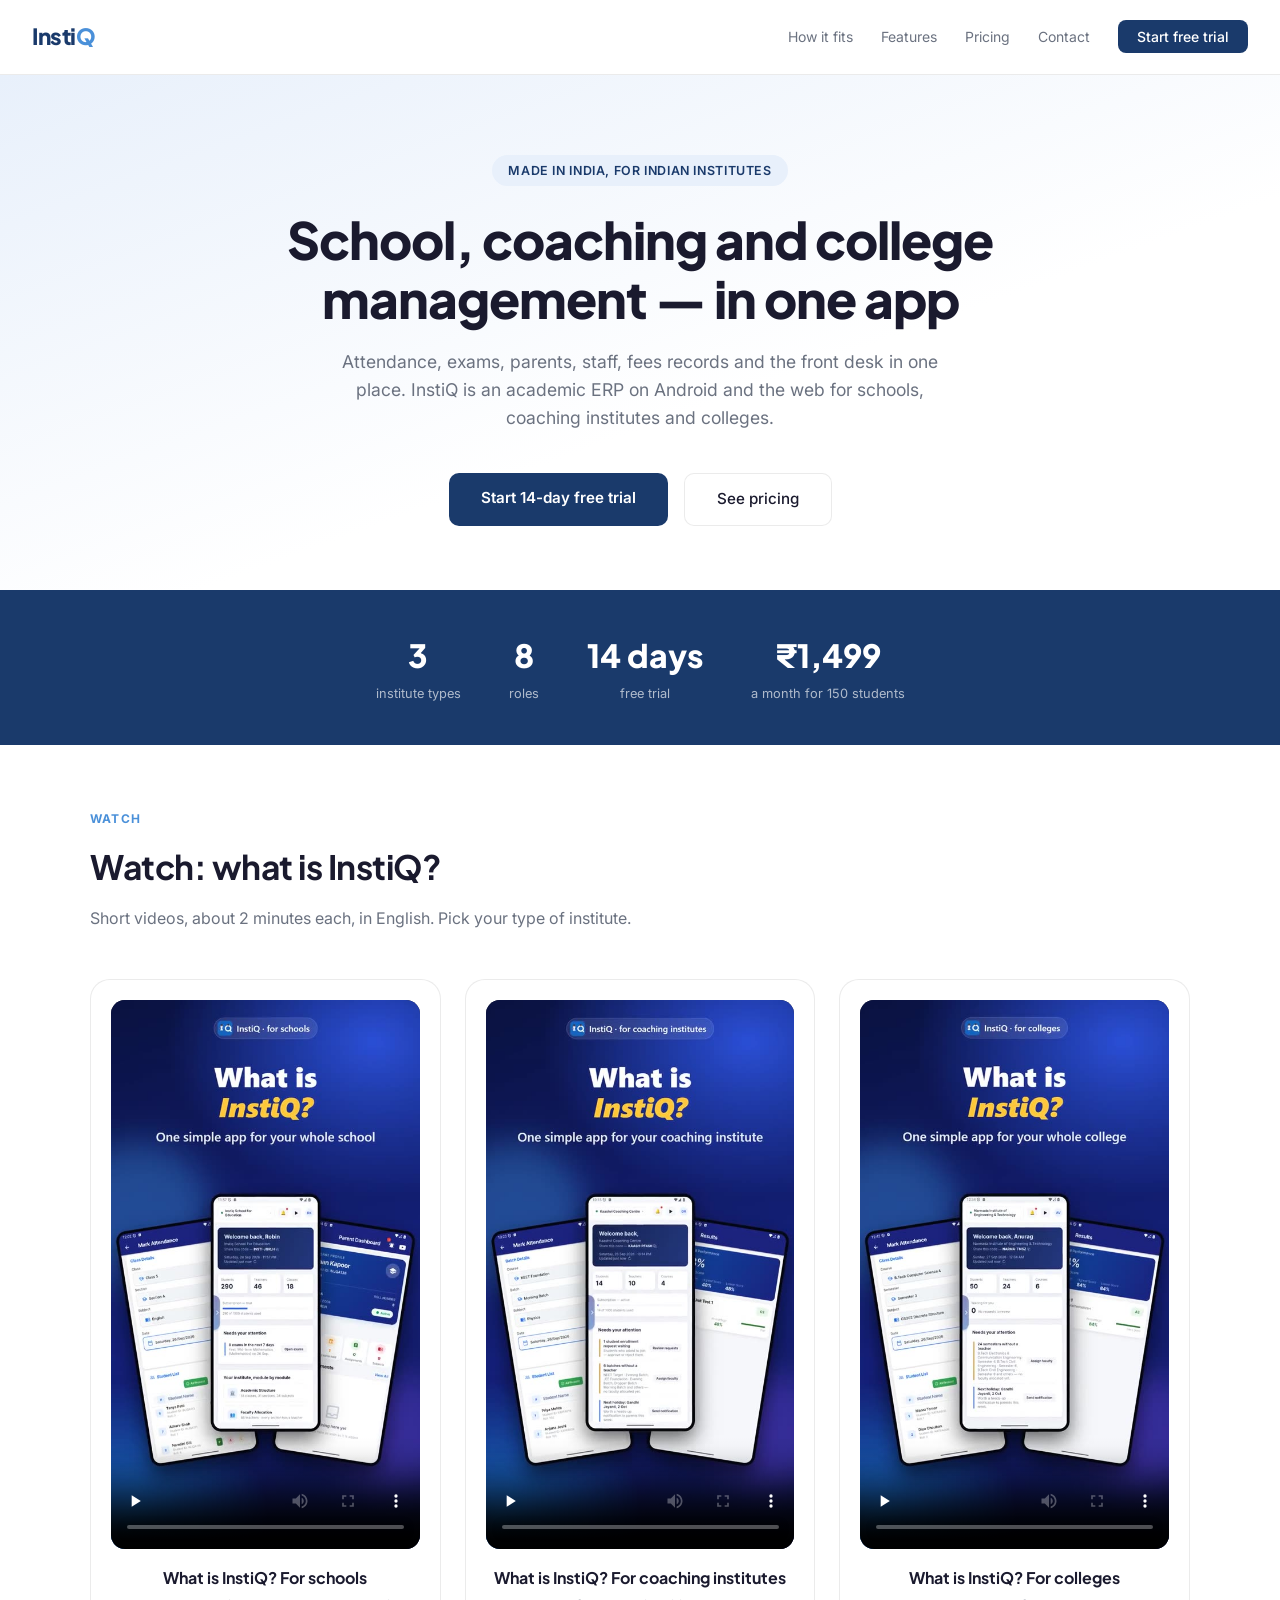
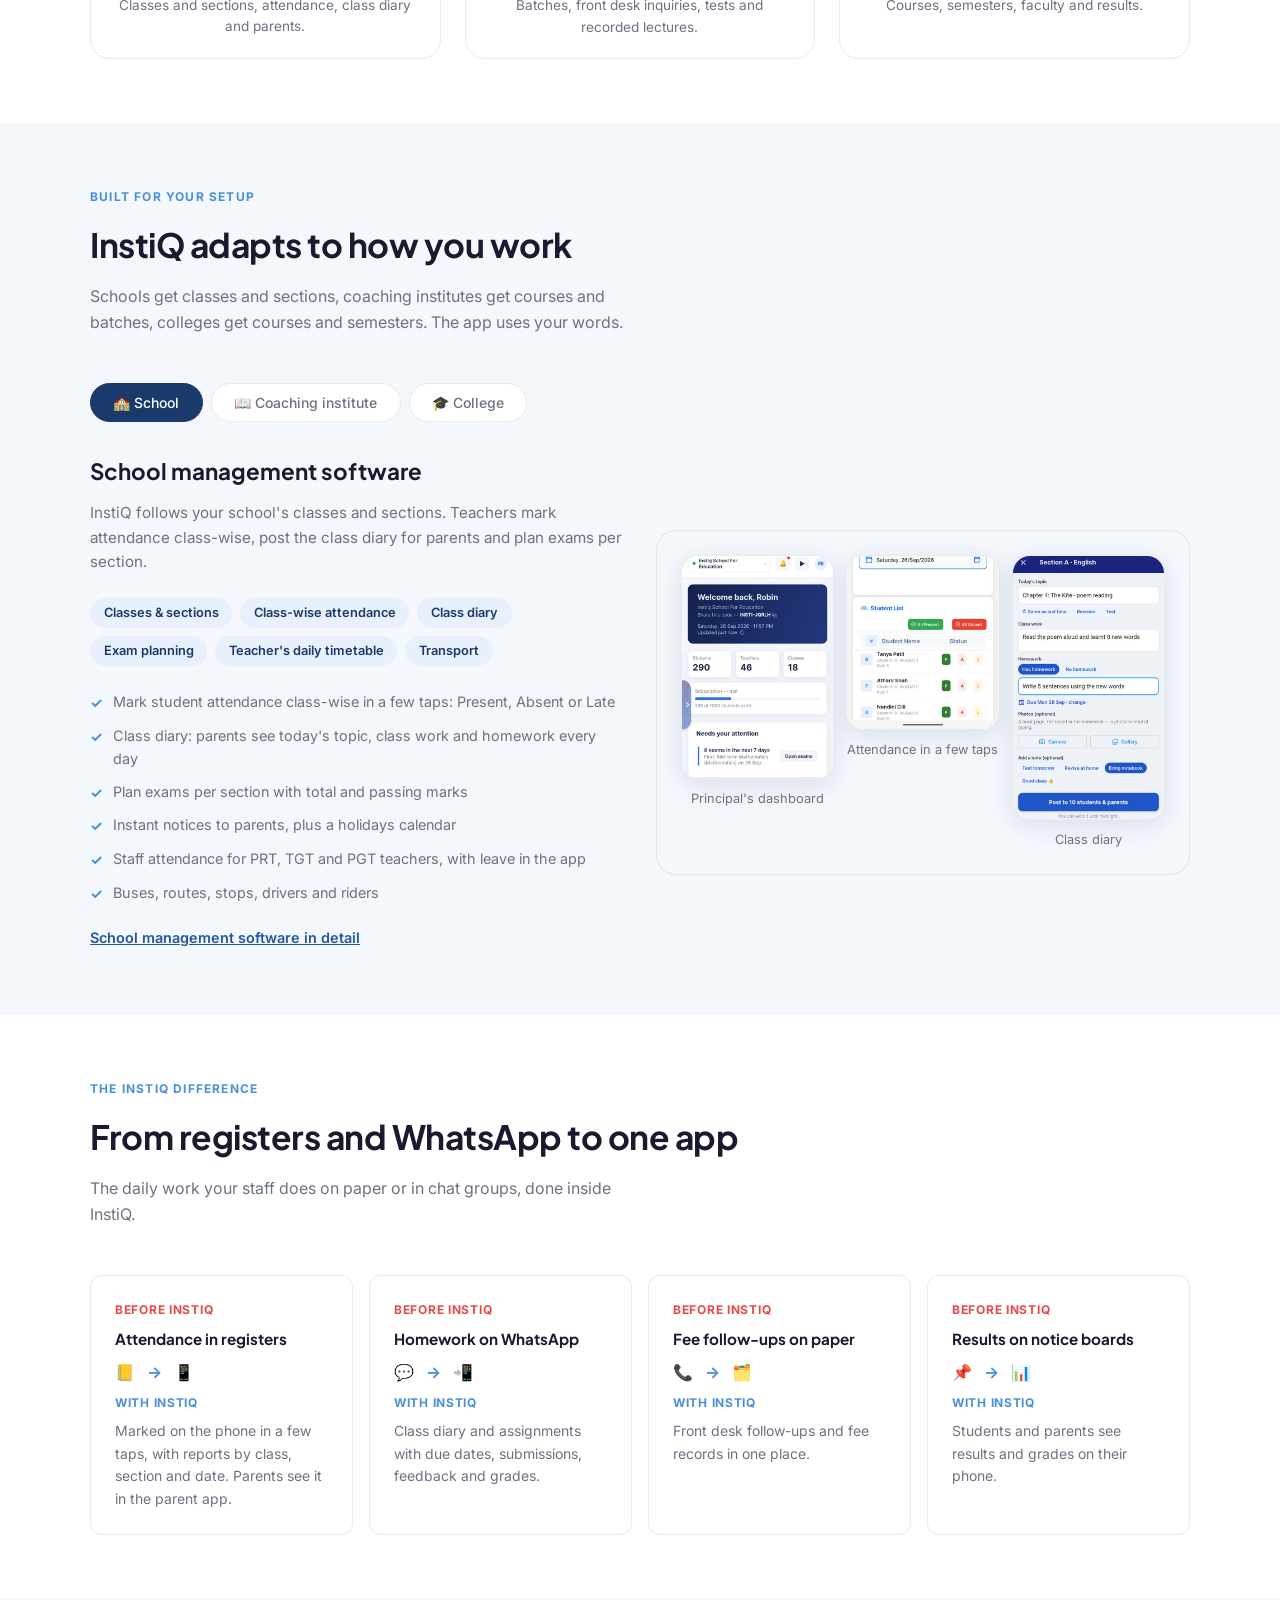
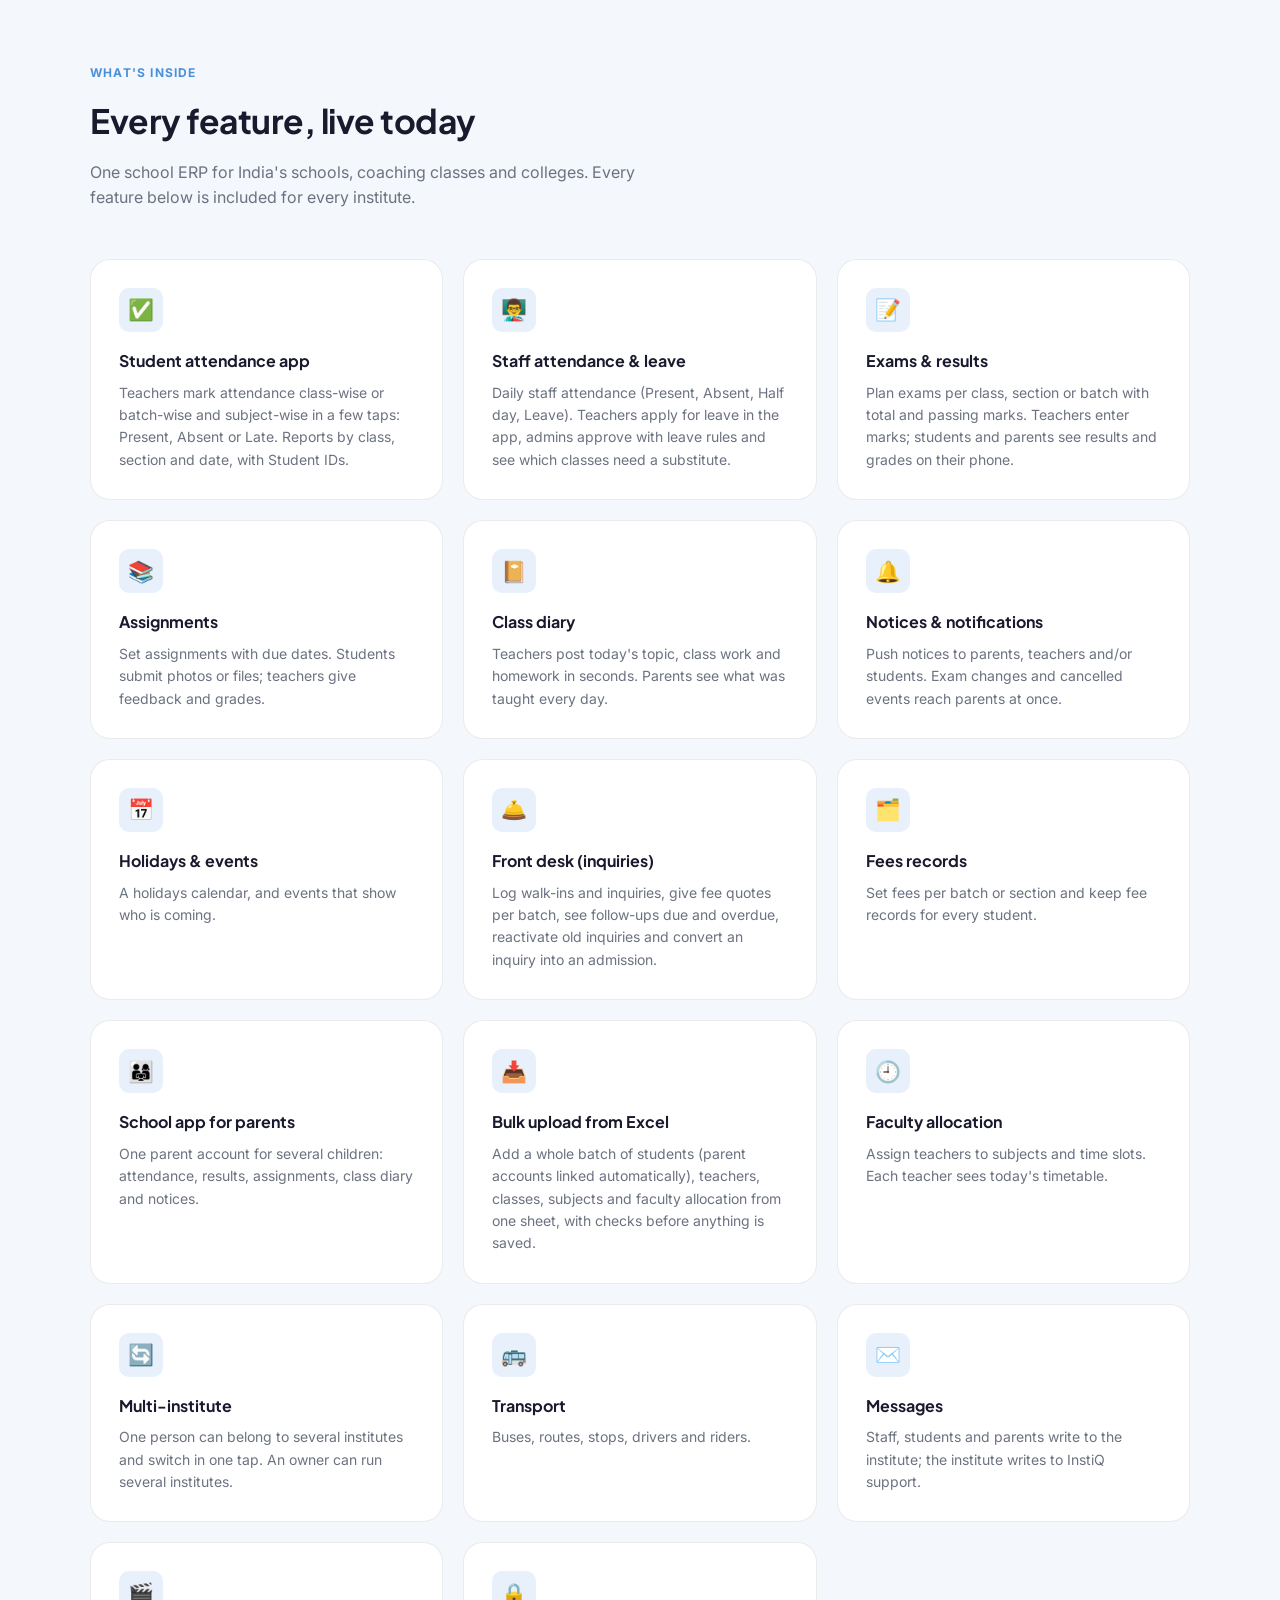
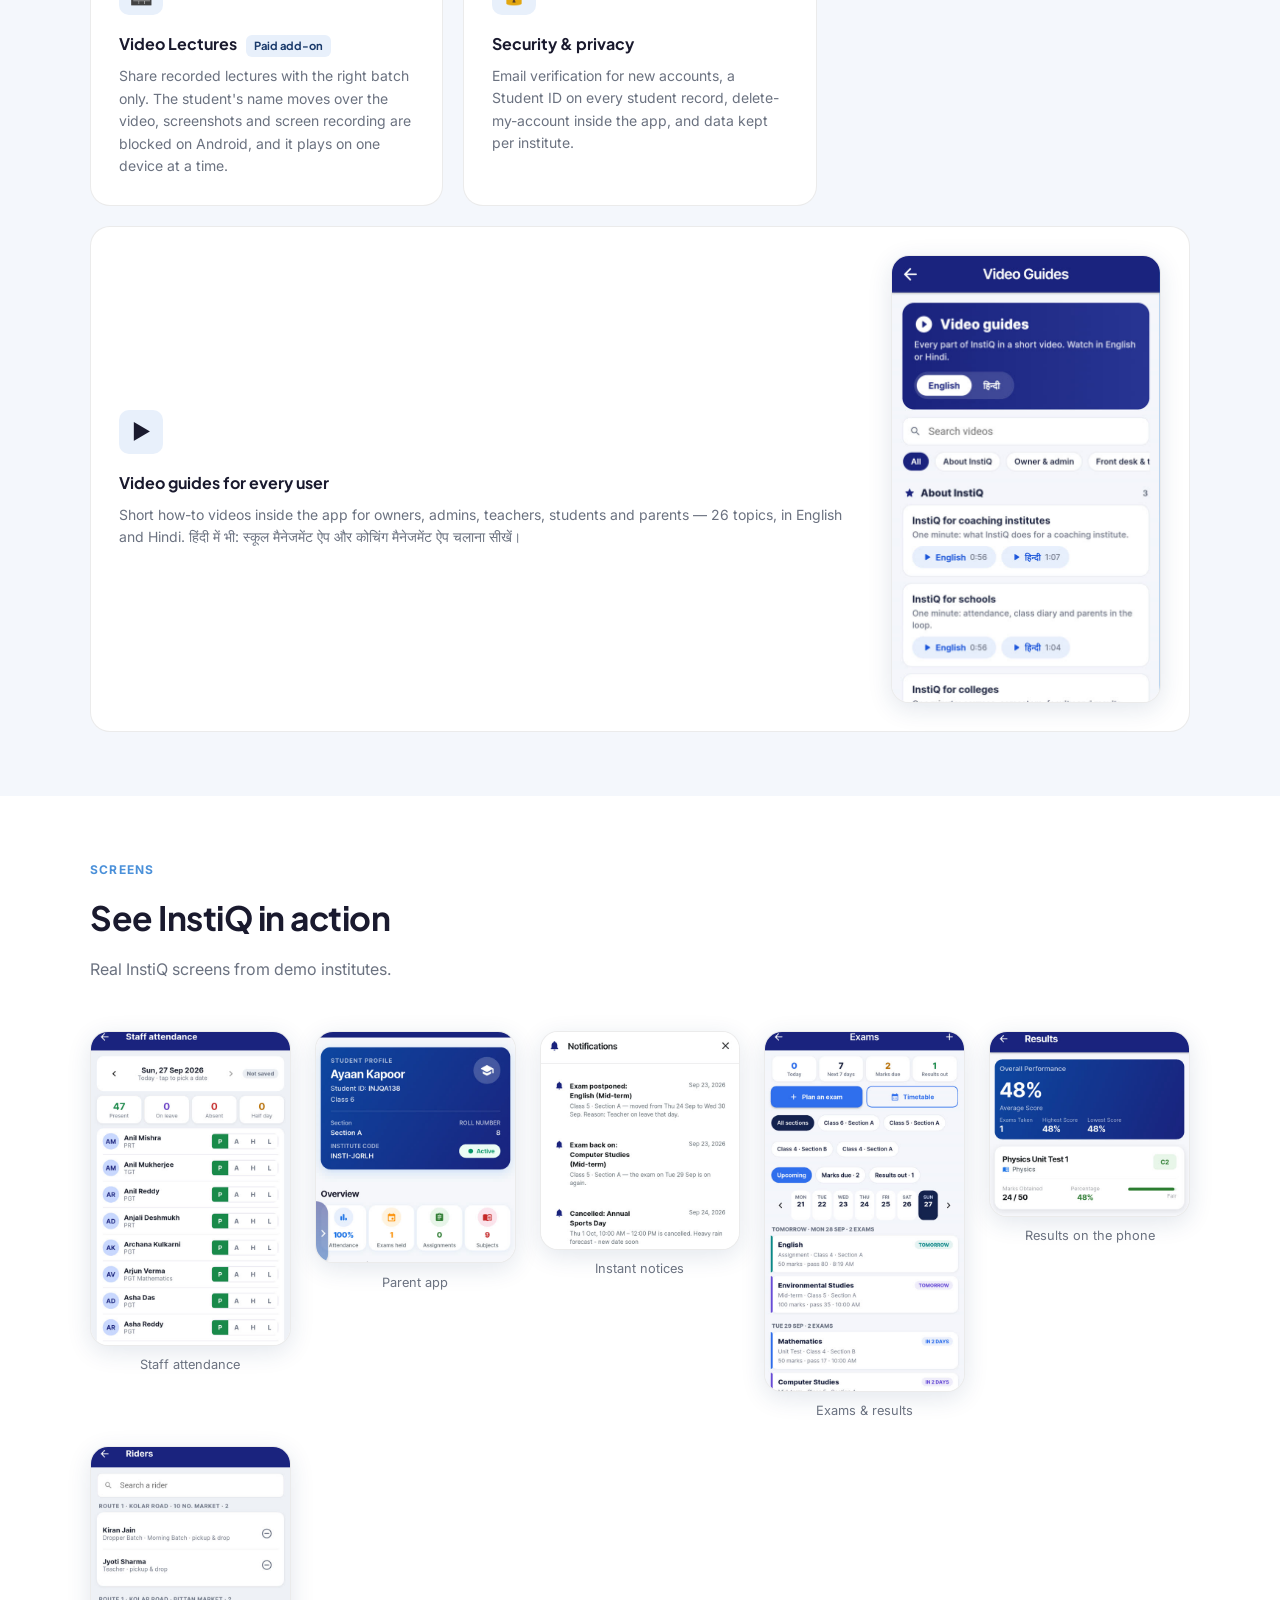
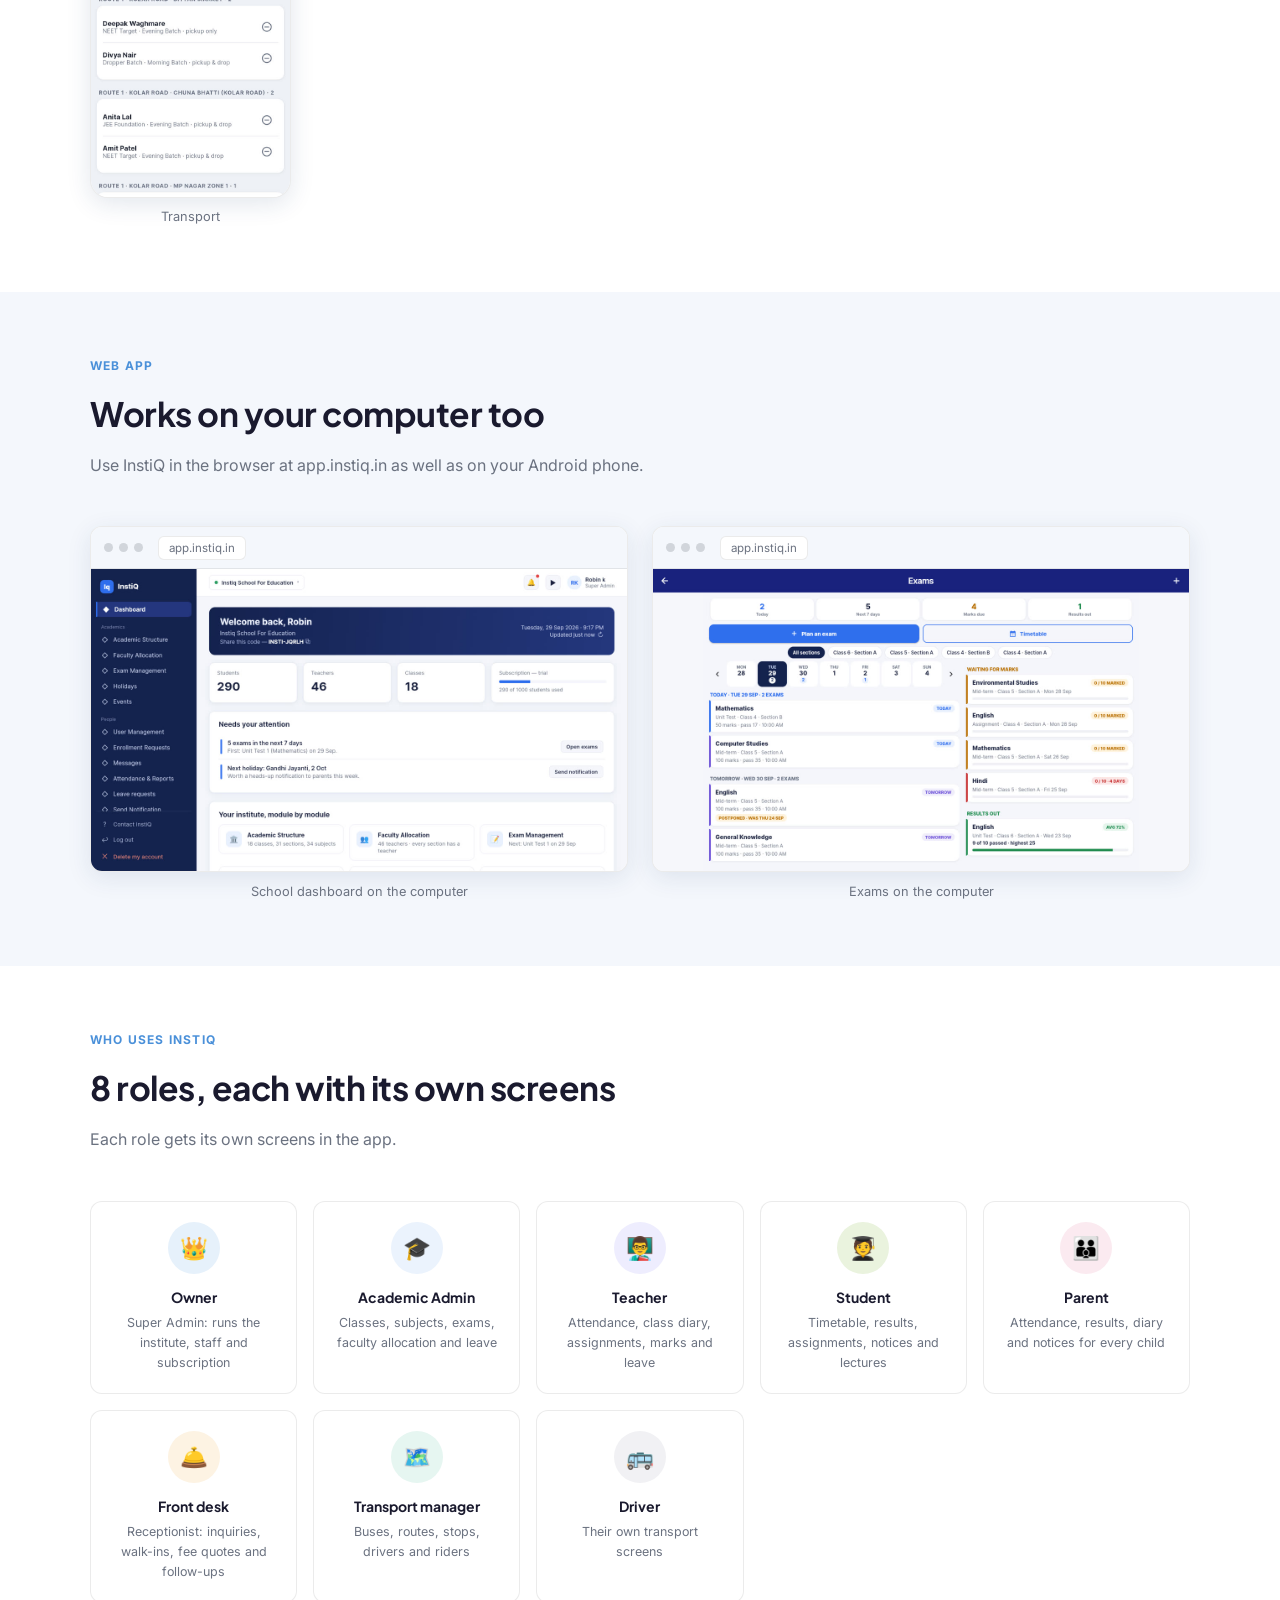
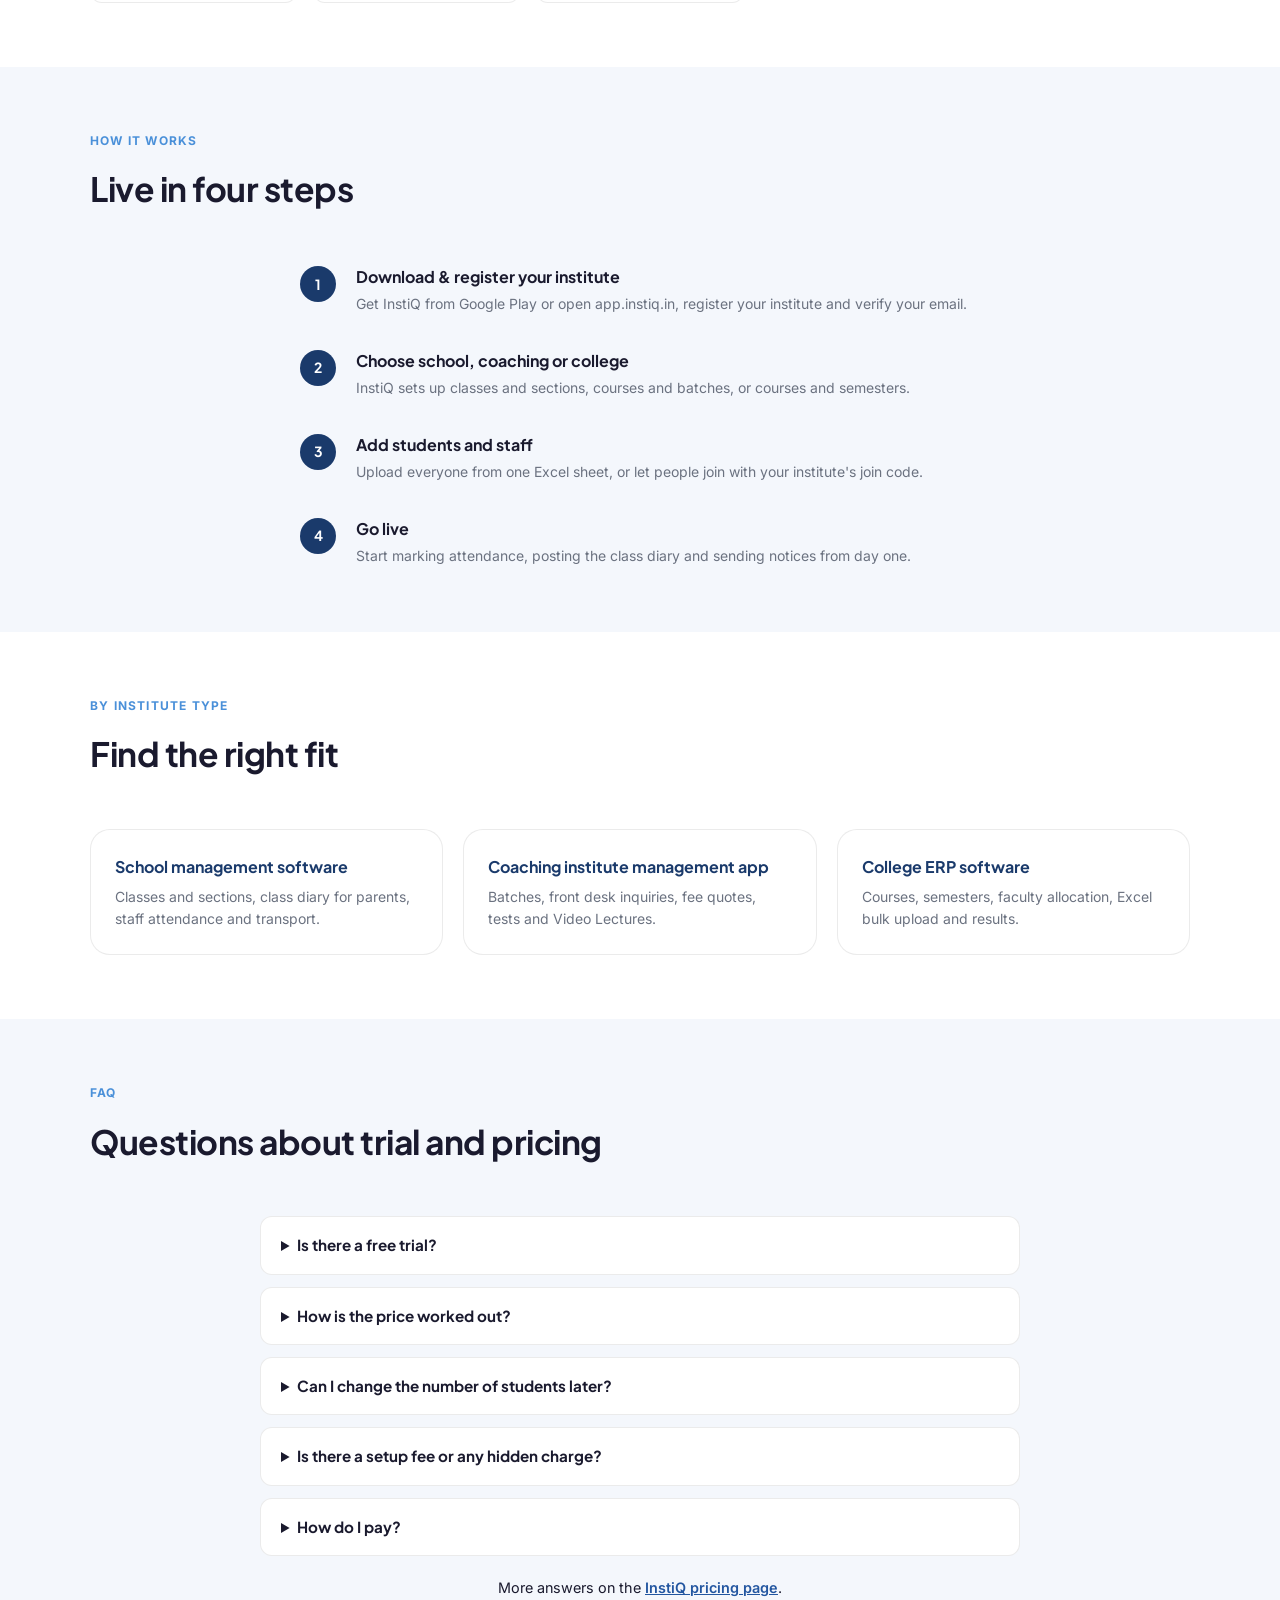
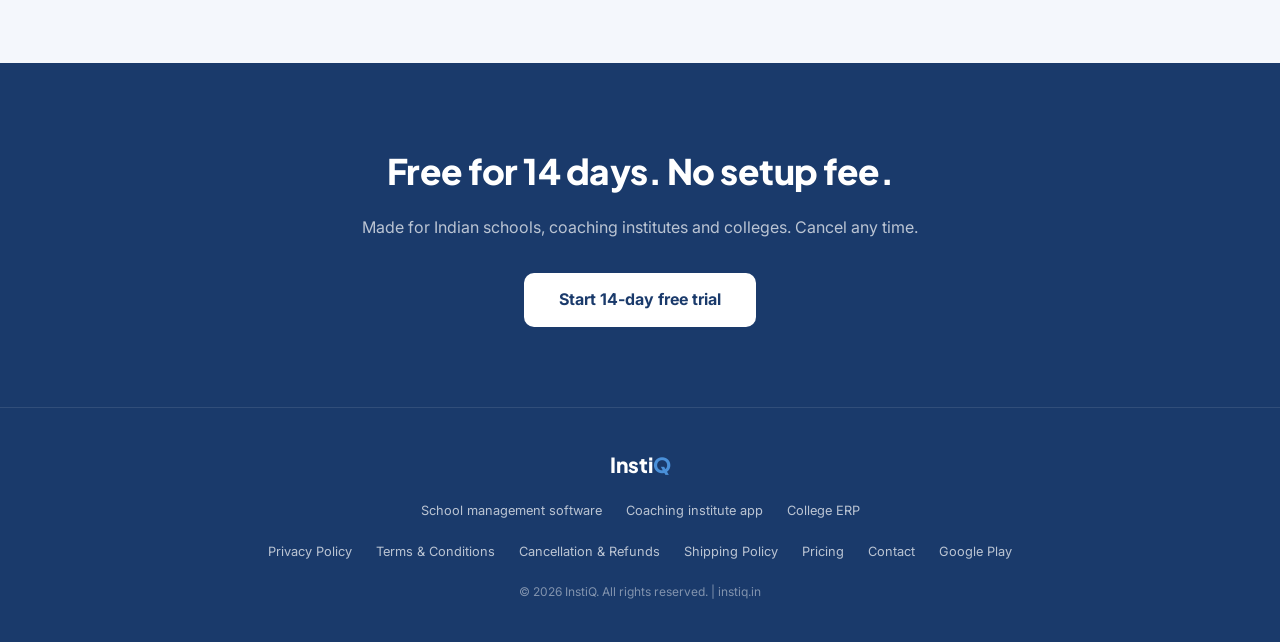
==== commit 33b9ca34: "Home page: new copy from current product facts, screens, videos, FAQ and SEO tags" ====
--- a/index.html
+++ b/index.html
@@ -1,312 +1,560 @@
 <!DOCTYPE html>
-<html lang="en">
+<html lang="en-IN">
 <head>
 <meta charset="UTF-8">
 <meta name="viewport" content="width=device-width, initial-scale=1.0">
-<title>InstiQ – Smart Institute App</title>
+<title>School, Coaching &amp; College Management App | InstiQ</title>
+<meta name="description" content="Attendance, exams, parents, fees records and front desk for schools, coaching institutes and colleges in India. 14-day free trial.">
+<link rel="canonical" href="https://instiq.in/">
+<meta property="og:type" content="website">
+<meta property="og:site_name" content="InstiQ">
+<meta property="og:title" content="School, Coaching &amp; College Management App | InstiQ">
+<meta property="og:description" content="Attendance, exams, parents, fees records and front desk for schools, coaching institutes and colleges in India. 14-day free trial.">
+<meta property="og:url" content="https://instiq.in/">
+<meta property="og:image" content="https://instiq.in/screens/web-school-dashboard.jpg">
+<meta property="og:locale" content="en_IN">
+<meta name="twitter:card" content="summary_large_image">
+<meta name="twitter:title" content="School, Coaching &amp; College Management App | InstiQ">
+<meta name="twitter:description" content="Attendance, exams, parents, fees records and front desk for schools, coaching institutes and colleges in India. 14-day free trial.">
+<meta name="twitter:image" content="https://instiq.in/screens/web-school-dashboard.jpg">
+<link rel="preconnect" href="https://fonts.googleapis.com">
+<link rel="preconnect" href="https://fonts.gstatic.com" crossorigin>
 <link href="https://fonts.googleapis.com/css2?family=Plus+Jakarta+Sans:wght@400;500;600;700;800&family=Inter:wght@400;500&display=swap" rel="stylesheet">
+<script type="application/ld+json">
+{
+  "@context": "https://schema.org",
+  "@graph": [
+    {
+      "@type": "SoftwareApplication",
+      "name": "InstiQ",
+      "applicationCategory": "EducationalApplication",
+      "operatingSystem": "Android, Web",
+      "description": "School, coaching institute and college management app for India: attendance, exams, parents, staff, front desk, fees records, transport and recorded lectures in one place.",
+      "url": "https://instiq.in/",
+      "image": "https://instiq.in/screens/web-school-dashboard.jpg",
+      "inLanguage": "en-IN",
+      "offers": {
+        "@type": "Offer",
+        "price": "1499",
+        "priceCurrency": "INR",
+        "url": "https://play.google.com/store/apps/details?id=com.hbkr.instiq"
+      }
+    },
+    {
+      "@type": "Organization",
+      "name": "InstiQ",
+      "url": "https://instiq.in",
+      "email": "support@instiq.in"
+    },
+    {
+      "@type": "FAQPage",
+      "mainEntity": [
+        {
+          "@type": "Question",
+          "name": "Is there a free trial?",
+          "acceptedAnswer": { "@type": "Answer", "text": "Yes. You get 14 days with every feature, and no card is needed. After the trial, pay inside the app to continue. Your data stays safe." }
+        },
+        {
+          "@type": "Question",
+          "name": "How is the price worked out?",
+          "acceptedAnswer": { "@type": "Answer", "text": "₹1,499 a month covers up to 150 students. Each student above 150 costs ₹6 a month. Teachers, staff and parents are free. For example, 300 students = ₹1,499 + 150 × ₹6 = ₹2,399 a month." }
+        },
+        {
+          "@type": "Question",
+          "name": "Can I change the number of students later?",
+          "acceptedAnswer": { "@type": "Answer", "text": "Yes. Change it any time from Manage Subscription in the InstiQ app." }
+        },
+        {
+          "@type": "Question",
+          "name": "Is there a setup fee or any hidden charge?",
+          "acceptedAnswer": { "@type": "Answer", "text": "No. There is no setup fee and no hidden charge. Prices include all taxes." }
+        },
+        {
+          "@type": "Question",
+          "name": "How do I pay?",
+          "acceptedAnswer": { "@type": "Answer", "text": "Inside the InstiQ app (Manage Subscription) through Razorpay, using UPI, a debit or credit card, or net banking." }
+        }
+      ]
+    }
+  ]
+}
+</script>
 <style>
-  *, *::before, *::after { box-sizing: border-box; margin: 0; padding: 0; }
-  :root {
-    --blue: #1A3A6B;
-    --blue-mid: #2356A0;
-    --blue-light: #4A90D9;
-    --blue-pale: #E8F0FB;
-    --gold: #F5A623;
-    --ink: #1a1a2e;
-    --muted: #6b7280;
-    --surface: #f4f7fc;
-    --white: #ffffff;
-    --border: rgba(0,0,0,0.08);
-    --radius: 12px;
-    --radius-lg: 20px;
-  }
-  html { scroll-behavior: smooth; }
-  body { font-family: 'Inter', sans-serif; color: var(--ink); background: var(--white); line-height: 1.6; }
-  nav { display: flex; align-items: center; justify-content: space-between; padding: 1.2rem 2rem; border-bottom: 1px solid var(--border); position: sticky; top: 0; background: rgba(255,255,255,0.97); backdrop-filter: blur(8px); z-index: 100; }
-  .logo { font-family: 'Plus Jakarta Sans', sans-serif; font-weight: 800; font-size: 1.4rem; color: var(--blue); letter-spacing: -0.5px; }
-  .logo span { color: var(--blue-light); }
-  nav a { font-size: 0.875rem; color: var(--muted); text-decoration: none; margin-left: 1.5rem; }
-  nav a:hover { color: var(--blue-light); }
-  .nav-cta { background: var(--blue); color: white !important; padding: 0.5rem 1.2rem; border-radius: 8px; font-weight: 500; }
-  .nav-cta:hover { background: var(--blue-mid) !important; }
-  .hero { padding: 5rem 2rem 4rem; text-align: center; background: linear-gradient(160deg, #e8f0fb 0%, #ffffff 60%); }
-  .hero-badge { display: inline-block; background: var(--blue-pale); color: var(--blue); font-size: 0.78rem; font-weight: 600; letter-spacing: 0.05em; text-transform: uppercase; padding: 0.35rem 1rem; border-radius: 100px; margin-bottom: 1.5rem; }
-  .hero h1 { font-family: 'Plus Jakarta Sans', sans-serif; font-size: clamp(2rem, 5vw, 3.2rem); font-weight: 800; color: var(--ink); line-height: 1.15; letter-spacing: -1px; max-width: 780px; margin: 0 auto 1.25rem; }
-  .hero h1 em { color: var(--blue-light); font-style: normal; }
-  .hero p { font-size: 1.1rem; color: var(--muted); max-width: 560px; margin: 0 auto 2.5rem; }
-  .hero-btns { display: flex; gap: 1rem; justify-content: center; flex-wrap: wrap; }
-  .btn-primary { background: var(--blue); color: white; padding: 0.85rem 2rem; border-radius: 10px; font-weight: 600; text-decoration: none; font-size: 0.95rem; }
-  .btn-primary:hover { background: var(--blue-mid); }
-  .btn-secondary { background: white; color: var(--ink); padding: 0.85rem 2rem; border-radius: 10px; font-weight: 500; text-decoration: none; font-size: 0.95rem; border: 1.5px solid var(--border); }
-  .btn-secondary:hover { border-color: var(--blue-light); color: var(--blue-light); }
-  .stats { display: flex; justify-content: center; gap: 3rem; padding: 2.5rem 2rem; background: var(--blue); flex-wrap: wrap; }
-  .stat { text-align: center; }
-  .stat-num { font-family: 'Plus Jakarta Sans', sans-serif; font-size: 2rem; font-weight: 800; color: white; }
-  .stat-label { font-size: 0.8rem; color: rgba(255,255,255,0.65); margin-top: 0.2rem; }
-  section { padding: 4rem 2rem; }
-  .section-label { font-size: 0.75rem; font-weight: 700; letter-spacing: 0.1em; text-transform: uppercase; color: var(--blue-light); margin-bottom: 0.75rem; }
-  .section-title { font-family: 'Plus Jakarta Sans', sans-serif; font-size: clamp(1.5rem, 3vw, 2.1rem); font-weight: 700; color: var(--ink); letter-spacing: -0.5px; margin-bottom: 0.75rem; }
-  .section-sub { color: var(--muted); font-size: 1rem; max-width: 520px; }
-  .section-head { max-width: 1100px; margin: 0 auto 3rem; }
-  .tabs-wrap { max-width: 1100px; margin: 0 auto; }
-  .tabs { display: flex; gap: 0.5rem; margin-bottom: 2rem; flex-wrap: wrap; }
-  .tab { padding: 0.6rem 1.4rem; border-radius: 100px; border: 1.5px solid var(--border); font-size: 0.875rem; font-weight: 500; cursor: pointer; background: white; color: var(--muted); transition: all 0.2s; }
-  .tab.active { background: var(--blue); color: white; border-color: var(--blue); }
-  .tab:hover:not(.active) { border-color: var(--blue-light); color: var(--blue-light); }
-  .institute-panel { display: none; }
-  .institute-panel.active { display: block; }
-  .institute-grid { display: grid; grid-template-columns: 1fr 1fr; gap: 2rem; align-items: center; }
-  .institute-info h3 { font-family: 'Plus Jakarta Sans', sans-serif; font-size: 1.4rem; font-weight: 700; color: var(--ink); margin-bottom: 0.75rem; }
-  .institute-info p { color: var(--muted); font-size: 0.95rem; margin-bottom: 1.5rem; }
-  .tag-list { display: flex; flex-wrap: wrap; gap: 0.5rem; margin-bottom: 1.5rem; }
-  .tag { background: var(--blue-pale); color: var(--blue); font-size: 0.8rem; font-weight: 600; padding: 0.3rem 0.85rem; border-radius: 100px; }
-  .institute-visual { background: var(--surface); border-radius: var(--radius-lg); padding: 1.5rem; border: 1px solid var(--border); }
-  .visual-row { display: flex; align-items: center; gap: 0.75rem; padding: 0.65rem 0.75rem; border-radius: 10px; margin-bottom: 0.5rem; background: white; border: 1px solid var(--border); font-size: 0.875rem; }
-  .visual-row:last-child { margin-bottom: 0; }
-  .visual-icon { font-size: 1.1rem; width: 28px; text-align: center; }
-  .visual-label { font-weight: 500; color: var(--ink); flex: 1; }
-  .visual-badge { font-size: 0.72rem; font-weight: 600; padding: 0.2rem 0.6rem; border-radius: 6px; background: var(--blue-pale); color: var(--blue); }
-  .check-list { list-style: none; }
-  .check-list li { display: flex; align-items: flex-start; gap: 0.6rem; font-size: 0.9rem; color: var(--muted); margin-bottom: 0.6rem; }
-  .check-list li::before { content: "✓"; color: var(--blue-light); font-weight: 700; margin-top: 1px; flex-shrink: 0; }
-  .features-bg { background: var(--surface); }
-  .features-grid { display: grid; grid-template-columns: repeat(auto-fit, minmax(280px, 1fr)); gap: 1.25rem; max-width: 1100px; margin: 0 auto; }
-  .feature-card { background: white; border: 1px solid var(--border); border-radius: var(--radius-lg); padding: 1.75rem; }
-  .feature-card:hover { box-shadow: 0 4px 24px rgba(26,58,107,0.1); }
-  .feature-icon { width: 44px; height: 44px; background: var(--blue-pale); border-radius: 10px; display: flex; align-items: center; justify-content: center; margin-bottom: 1rem; font-size: 1.3rem; }
-  .feature-card h3 { font-family: 'Plus Jakarta Sans', sans-serif; font-size: 1rem; font-weight: 700; color: var(--ink); margin-bottom: 0.5rem; }
-  .feature-card p { font-size: 0.875rem; color: var(--muted); line-height: 1.6; }
-  .smarter-grid { display: grid; grid-template-columns: repeat(auto-fit, minmax(220px, 1fr)); gap: 1rem; max-width: 1100px; margin: 0 auto; }
-  .smarter-card { border-radius: var(--radius); padding: 1.5rem; border: 1px solid var(--border); background: white; }
-  .smarter-card .before { font-size: 0.75rem; font-weight: 700; letter-spacing: 0.06em; text-transform: uppercase; color: #e24b4a; margin-bottom: 0.5rem; }
-  .smarter-card .after { font-size: 0.75rem; font-weight: 700; letter-spacing: 0.06em; text-transform: uppercase; color: var(--blue-light); margin-bottom: 0.5rem; }
-  .smarter-card p { font-size: 0.875rem; color: var(--muted); }
-  .smarter-card h4 { font-family: 'Plus Jakarta Sans', sans-serif; font-size: 0.95rem; font-weight: 700; color: var(--ink); margin-bottom: 0.35rem; }
-  .arrow-row { display: flex; align-items: center; gap: 0.75rem; margin: 0.5rem 0; }
-  .personas-grid { display: grid; grid-template-columns: repeat(auto-fit, minmax(180px, 1fr)); gap: 1rem; max-width: 1100px; margin: 0 auto; }
-  .persona-card { background: white; border: 1px solid var(--border); border-radius: var(--radius); padding: 1.25rem; text-align: center; }
-  .persona-avatar { width: 52px; height: 52px; border-radius: 50%; display: flex; align-items: center; justify-content: center; margin: 0 auto 0.75rem; font-size: 1.4rem; }
-  .persona-card h4 { font-family: 'Plus Jakarta Sans', sans-serif; font-size: 0.875rem; font-weight: 700; color: var(--ink); margin-bottom: 0.3rem; }
-  .persona-card p { font-size: 0.78rem; color: var(--muted); }
-  .steps { display: flex; flex-direction: column; gap: 2rem; max-width: 680px; margin: 0 auto; }
-  .step { display: flex; gap: 1.25rem; align-items: flex-start; }
-  .step-num { width: 36px; height: 36px; border-radius: 50%; background: var(--blue); color: white; font-family: 'Plus Jakarta Sans', sans-serif; font-weight: 700; font-size: 0.875rem; display: flex; align-items: center; justify-content: center; flex-shrink: 0; margin-top: 2px; }
-  .step h4 { font-family: 'Plus Jakarta Sans', sans-serif; font-weight: 700; color: var(--ink); margin-bottom: 0.25rem; }
-  .step p { font-size: 0.875rem; color: var(--muted); }
-  .cta-section { background: var(--blue); padding: 5rem 2rem; text-align: center; }
-  .cta-section h2 { font-family: 'Plus Jakarta Sans', sans-serif; font-size: clamp(1.6rem, 3vw, 2.2rem); font-weight: 800; color: white; margin-bottom: 1rem; letter-spacing: -0.5px; }
-  .cta-section p { color: rgba(255,255,255,0.7); margin-bottom: 2rem; font-size: 1rem; }
-  .btn-white { background: white; color: var(--blue); padding: 0.9rem 2.2rem; border-radius: 10px; font-weight: 700; text-decoration: none; font-size: 1rem; display: inline-block; }
-  .btn-white:hover { background: var(--blue-pale); }
-  footer { background: var(--blue); border-top: 1px solid rgba(255,255,255,0.1); padding: 2.5rem 2rem; }
-  .footer-inner { max-width: 1100px; margin: 0 auto; text-align: center; }
-  .footer-logo { font-family: 'Plus Jakarta Sans', sans-serif; font-weight: 800; font-size: 1.3rem; color: white; margin-bottom: 1.25rem; }
-  .footer-logo span { color: var(--blue-light); }
-  .footer-links { display: flex; flex-wrap: wrap; justify-content: center; gap: 0.5rem 1.5rem; margin-bottom: 1.25rem; }
-  .footer-links a { font-size: 0.8rem; color: rgba(255,255,255,0.7); text-decoration: none; }
-  .footer-links a:hover { color: white; }
-  .footer-copy { font-size: 0.75rem; color: rgba(255,255,255,0.45); }
-  @media (max-width: 700px) { nav a:not(.nav-cta) { display: none; } .institute-grid { grid-template-columns: 1fr; } .stats { gap: 1.5rem; } }
+*, *::before, *::after { box-sizing: border-box; margin: 0; padding: 0; }
+:root {
+--blue: #1A3A6B;
+--blue-mid: #2356A0;
+--blue-light: #4A90D9;
+--blue-pale: #E8F0FB;
+--gold: #F5A623;
+--ink: #1a1a2e;
+--muted: #6b7280;
+--surface: #f4f7fc;
+--white: #ffffff;
+--border: rgba(0,0,0,0.08);
+--radius: 12px;
+--radius-lg: 20px;
+}
+html { scroll-behavior: smooth; }
+body { font-family: 'Inter', sans-serif; color: var(--ink); background: var(--white); line-height: 1.6; }
+nav { display: flex; align-items: center; justify-content: space-between; padding: 1.2rem 2rem; border-bottom: 1px solid var(--border); position: sticky; top: 0; background: rgba(255,255,255,0.97); backdrop-filter: blur(8px); z-index: 100; }
+.logo { font-family: 'Plus Jakarta Sans', sans-serif; font-weight: 800; font-size: 1.4rem; color: var(--blue); letter-spacing: -0.5px; text-decoration: none; }
+.logo span { color: var(--blue-light); }
+nav a { font-size: 0.875rem; color: var(--muted); text-decoration: none; margin-left: 1.5rem; }
+nav a:hover { color: var(--blue-light); }
+.nav-cta { background: var(--blue); color: white !important; padding: 0.5rem 1.2rem; border-radius: 8px; font-weight: 500; }
+.nav-cta:hover { background: var(--blue-mid) !important; }
+.hero { padding: 5rem 2rem 4rem; text-align: center; background: linear-gradient(160deg, #e8f0fb 0%, #ffffff 60%); }
+.hero-badge { display: inline-block; background: var(--blue-pale); color: var(--blue); font-size: 0.78rem; font-weight: 600; letter-spacing: 0.05em; text-transform: uppercase; padding: 0.35rem 1rem; border-radius: 100px; margin-bottom: 1.5rem; }
+.hero h1 { font-family: 'Plus Jakarta Sans', sans-serif; font-size: clamp(2rem, 5vw, 3.2rem); font-weight: 800; color: var(--ink); line-height: 1.15; letter-spacing: -1px; max-width: 780px; margin: 0 auto 1.25rem; }
+.hero h1 em { color: var(--blue-light); font-style: normal; }
+.hero p { font-size: 1.1rem; color: var(--muted); max-width: 600px; margin: 0 auto 2.5rem; }
+.hero-btns { display: flex; gap: 1rem; justify-content: center; flex-wrap: wrap; }
+.btn-primary { background: var(--blue); color: white; padding: 0.85rem 2rem; border-radius: 10px; font-weight: 600; text-decoration: none; font-size: 0.95rem; }
+.btn-primary:hover { background: var(--blue-mid); }
+.btn-secondary { background: white; color: var(--ink); padding: 0.85rem 2rem; border-radius: 10px; font-weight: 500; text-decoration: none; font-size: 0.95rem; border: 1.5px solid var(--border); }
+.btn-secondary:hover { border-color: var(--blue-light); color: var(--blue-light); }
+.stats { display: flex; justify-content: center; gap: 3rem; padding: 2.5rem 2rem; background: var(--blue); flex-wrap: wrap; }
+.stat { text-align: center; }
+.stat-num { font-family: 'Plus Jakarta Sans', sans-serif; font-size: 2rem; font-weight: 800; color: white; }
+.stat-label { font-size: 0.8rem; color: rgba(255,255,255,0.65); margin-top: 0.2rem; }
+section { padding: 4rem 2rem; }
+.section-label { font-size: 0.75rem; font-weight: 700; letter-spacing: 0.1em; text-transform: uppercase; color: var(--blue-light); margin-bottom: 0.75rem; }
+.section-title { font-family: 'Plus Jakarta Sans', sans-serif; font-size: clamp(1.5rem, 3vw, 2.1rem); font-weight: 700; color: var(--ink); letter-spacing: -0.5px; margin-bottom: 0.75rem; }
+.section-sub { color: var(--muted); font-size: 1rem; max-width: 560px; }
+.section-head { max-width: 1100px; margin: 0 auto 3rem; }
+.tabs-wrap { max-width: 1100px; margin: 0 auto; }
+.tabs { display: flex; gap: 0.5rem; margin-bottom: 2rem; flex-wrap: wrap; }
+.tab { padding: 0.6rem 1.4rem; border-radius: 100px; border: 1.5px solid var(--border); font-size: 0.875rem; font-weight: 500; font-family: inherit; cursor: pointer; background: white; color: var(--muted); transition: all 0.2s; }
+.tab.active { background: var(--blue); color: white; border-color: var(--blue); }
+.tab:hover:not(.active) { border-color: var(--blue-light); color: var(--blue-light); }
+.institute-panel { display: none; }
+.institute-panel.active { display: block; }
+.institute-grid { display: grid; grid-template-columns: 1fr 1fr; gap: 2rem; align-items: center; }
+.institute-info h3 { font-family: 'Plus Jakarta Sans', sans-serif; font-size: 1.4rem; font-weight: 700; color: var(--ink); margin-bottom: 0.75rem; }
+.institute-info p { color: var(--muted); font-size: 0.95rem; margin-bottom: 1.5rem; }
+.tag-list { display: flex; flex-wrap: wrap; gap: 0.5rem; margin-bottom: 1.5rem; }
+.tag { background: var(--blue-pale); color: var(--blue); font-size: 0.8rem; font-weight: 600; padding: 0.3rem 0.85rem; border-radius: 100px; }
+.institute-visual { background: var(--surface); border-radius: var(--radius-lg); padding: 1.5rem; border: 1px solid var(--border); }
+.check-list { list-style: none; }
+.check-list li { display: flex; align-items: flex-start; gap: 0.6rem; font-size: 0.9rem; color: var(--muted); margin-bottom: 0.6rem; }
+.check-list li::before { content: "✓"; color: var(--blue-light); font-weight: 700; margin-top: 1px; flex-shrink: 0; }
+.panel-link { display: inline-block; margin-top: 0.75rem; font-size: 0.9rem; font-weight: 600; color: var(--blue-mid); }
+.features-bg { background: var(--surface); }
+.features-grid { display: grid; grid-template-columns: repeat(auto-fit, minmax(280px, 1fr)); gap: 1.25rem; max-width: 1100px; margin: 0 auto; }
+.feature-card { background: white; border: 1px solid var(--border); border-radius: var(--radius-lg); padding: 1.75rem; }
+.feature-card:hover { box-shadow: 0 4px 24px rgba(26,58,107,0.1); }
+.feature-icon { width: 44px; height: 44px; background: var(--blue-pale); border-radius: 10px; display: flex; align-items: center; justify-content: center; margin-bottom: 1rem; font-size: 1.3rem; }
+.feature-card h3 { font-family: 'Plus Jakarta Sans', sans-serif; font-size: 1rem; font-weight: 700; color: var(--ink); margin-bottom: 0.5rem; }
+.feature-card p { font-size: 0.875rem; color: var(--muted); line-height: 1.6; }
+.addon-tag { display: inline-block; font-size: 0.7rem; font-weight: 700; color: var(--blue); background: var(--blue-pale); padding: 0.15rem 0.5rem; border-radius: 6px; margin-left: 0.35rem; vertical-align: middle; }
+.feature-wide { grid-column: 1 / -1; display: grid; grid-template-columns: 1fr auto; gap: 2rem; align-items: center; }
+.smarter-grid { display: grid; grid-template-columns: repeat(auto-fit, minmax(220px, 1fr)); gap: 1rem; max-width: 1100px; margin: 0 auto; }
+.smarter-card { border-radius: var(--radius); padding: 1.5rem; border: 1px solid var(--border); background: white; }
+.smarter-card .before { font-size: 0.75rem; font-weight: 700; letter-spacing: 0.06em; text-transform: uppercase; color: #e24b4a; margin-bottom: 0.5rem; }
+.smarter-card .after { font-size: 0.75rem; font-weight: 700; letter-spacing: 0.06em; text-transform: uppercase; color: var(--blue-light); margin-bottom: 0.5rem; }
+.smarter-card p { font-size: 0.875rem; color: var(--muted); }
+.smarter-card h3 { font-family: 'Plus Jakarta Sans', sans-serif; font-size: 0.95rem; font-weight: 700; color: var(--ink); margin-bottom: 0.35rem; }
+.arrow-row { display: flex; align-items: center; gap: 0.75rem; margin: 0.5rem 0; }
+.personas-grid { display: grid; grid-template-columns: repeat(auto-fit, minmax(180px, 1fr)); gap: 1rem; max-width: 1100px; margin: 0 auto; }
+.persona-card { background: white; border: 1px solid var(--border); border-radius: var(--radius); padding: 1.25rem; text-align: center; }
+.persona-avatar { width: 52px; height: 52px; border-radius: 50%; display: flex; align-items: center; justify-content: center; margin: 0 auto 0.75rem; font-size: 1.4rem; }
+.persona-card h3 { font-family: 'Plus Jakarta Sans', sans-serif; font-size: 0.875rem; font-weight: 700; color: var(--ink); margin-bottom: 0.3rem; }
+.persona-card p { font-size: 0.78rem; color: var(--muted); }
+.steps { display: flex; flex-direction: column; gap: 2rem; max-width: 680px; margin: 0 auto; }
+.step { display: flex; gap: 1.25rem; align-items: flex-start; }
+.step-num { width: 36px; height: 36px; border-radius: 50%; background: var(--blue); color: white; font-family: 'Plus Jakarta Sans', sans-serif; font-weight: 700; font-size: 0.875rem; display: flex; align-items: center; justify-content: center; flex-shrink: 0; margin-top: 2px; }
+.step h3 { font-family: 'Plus Jakarta Sans', sans-serif; font-size: 1rem; font-weight: 700; color: var(--ink); margin-bottom: 0.25rem; }
+.step p { font-size: 0.875rem; color: var(--muted); }
+/* Phone screenshots */
+.phone-shot { display: block; width: 100%; max-width: 270px; height: auto; border-radius: 18px; box-shadow: 0 6px 24px rgba(26,58,107,0.12); border: 1px solid var(--border); background: white; }
+.phone-row { display: flex; gap: 0.75rem; justify-content: center; align-items: flex-start; }
+.phone-row figure { flex: 1 1 0; min-width: 0; max-width: 270px; }
+figure figcaption { font-size: 0.8rem; color: var(--muted); text-align: center; margin-top: 0.6rem; }
+/* Videos */
+.video-grid { display: grid; grid-template-columns: repeat(auto-fit, minmax(240px, 1fr)); gap: 1.5rem; max-width: 1100px; margin: 0 auto; }
+.video-card { background: white; border: 1px solid var(--border); border-radius: var(--radius-lg); padding: 1.25rem; text-align: center; }
+.video-card video { display: block; width: 100%; max-width: 320px; height: auto; margin: 0 auto 1rem; border-radius: 14px; background: var(--ink); }
+.video-card h3 { font-family: 'Plus Jakarta Sans', sans-serif; font-size: 1rem; font-weight: 700; color: var(--ink); margin-bottom: 0.25rem; }
+.video-card p { font-size: 0.85rem; color: var(--muted); }
+/* Gallery */
+.gallery { display: grid; grid-template-columns: repeat(auto-fill, minmax(200px, 1fr)); gap: 1.5rem; max-width: 1100px; margin: 0 auto; }
+.gallery figure { display: flex; flex-direction: column; align-items: center; }
+/* Web app frame */
+.web-strip { display: grid; grid-template-columns: 1fr 1fr; gap: 1.5rem; max-width: 1100px; margin: 0 auto; }
+.browser-frame { background: white; border: 1px solid var(--border); border-radius: var(--radius); overflow: hidden; box-shadow: 0 6px 24px rgba(26,58,107,0.1); }
+.browser-bar { display: flex; align-items: center; gap: 6px; padding: 0.55rem 0.8rem; background: var(--surface); border-bottom: 1px solid var(--border); }
+.browser-bar i { width: 9px; height: 9px; border-radius: 50%; background: #d1d5db; display: inline-block; }
+.browser-bar span { margin-left: 0.6rem; font-size: 0.72rem; color: var(--muted); background: white; border: 1px solid var(--border); border-radius: 6px; padding: 0.1rem 0.6rem; }
+.browser-frame img { display: block; width: 100%; height: auto; }
+/* Landing links */
+.fit-grid { display: grid; grid-template-columns: repeat(auto-fit, minmax(260px, 1fr)); gap: 1.25rem; max-width: 1100px; margin: 0 auto; }
+.fit-card { background: white; border: 1px solid var(--border); border-radius: var(--radius-lg); padding: 1.5rem; text-decoration: none; color: var(--ink); display: block; }
+.fit-card:hover { border-color: var(--blue-light); }
+.fit-card h3 { font-family: 'Plus Jakarta Sans', sans-serif; font-size: 1rem; font-weight: 700; margin-bottom: 0.4rem; color: var(--blue); }
+.fit-card p { font-size: 0.875rem; color: var(--muted); }
+/* FAQ */
+.faq { max-width: 760px; margin: 0 auto; }
+.faq details { background: white; border: 1px solid var(--border); border-radius: var(--radius); padding: 1rem 1.25rem; margin-bottom: 0.75rem; }
+.faq summary { cursor: pointer; font-family: 'Plus Jakarta Sans', sans-serif; font-weight: 700; color: var(--ink); font-size: 0.95rem; }
+.faq details p { margin-top: 0.6rem; font-size: 0.9rem; color: var(--muted); }
+.faq-more { text-align: center; margin-top: 1.25rem; font-size: 0.9rem; }
+.faq-more a { color: var(--blue-mid); font-weight: 600; }
+.cta-section { background: var(--blue); padding: 5rem 2rem; text-align: center; }
+.cta-section h2 { font-family: 'Plus Jakarta Sans', sans-serif; font-size: clamp(1.6rem, 3vw, 2.2rem); font-weight: 800; color: white; margin-bottom: 1rem; letter-spacing: -0.5px; }
+.cta-section p { color: rgba(255,255,255,0.7); margin-bottom: 2rem; font-size: 1rem; }
+.btn-white { background: white; color: var(--blue); padding: 0.9rem 2.2rem; border-radius: 10px; font-weight: 700; text-decoration: none; font-size: 1rem; display: inline-block; }
+.btn-white:hover { background: var(--blue-pale); }
+footer { background: var(--blue); border-top: 1px solid rgba(255,255,255,0.1); padding: 2.5rem 2rem; }
+.footer-inner { max-width: 1100px; margin: 0 auto; text-align: center; }
+.footer-logo { font-family: 'Plus Jakarta Sans', sans-serif; font-weight: 800; font-size: 1.3rem; color: white; margin-bottom: 1.25rem; }
+.footer-logo span { color: var(--blue-light); }
+.footer-links { display: flex; flex-wrap: wrap; justify-content: center; gap: 0.5rem 1.5rem; margin-bottom: 1.25rem; }
+.footer-links a { font-size: 0.8rem; color: rgba(255,255,255,0.7); text-decoration: none; }
+.footer-links a:hover { color: white; }
+.footer-copy { font-size: 0.75rem; color: rgba(255,255,255,0.45); }
+a:focus-visible, button:focus-visible, summary:focus-visible { outline: 2px solid var(--blue-light); outline-offset: 2px; }
+@media (max-width: 700px) {
+nav a:not(.nav-cta) { display: none; }
+.institute-grid { grid-template-columns: 1fr; }
+.stats { gap: 1.5rem; }
+.web-strip { grid-template-columns: 1fr; }
+.feature-wide { grid-template-columns: 1fr; }
+.gallery { display: flex; overflow-x: auto; scroll-snap-type: x mandatory; gap: 1rem; padding-bottom: 0.75rem; }
+.gallery figure { flex: 0 0 70%; scroll-snap-align: center; }
+}
+@media (prefers-reduced-motion: reduce) { html { scroll-behavior: auto; } .tab { transition: none; } }
 </style>
 </head>
 <body>
 
 <nav>
-  <div class="logo">Insti<span>Q</span></div>
-  <div>
-    <a href="#institute-types">How it fits</a>
-    <a href="pricing.html">Pricing</a>
-    <a href="contact.html">Contact</a>
-    <a href="https://play.google.com/store/apps/details?id=com.hbkr.instiq" class="nav-cta">Get the App</a>
-  </div>
+<a href="https://instiq.in/" class="logo" style="margin-left:0;color:var(--blue);">Insti<span>Q</span></a>
+<div>
+<a href="#institute-types">How it fits</a>
+<a href="#features">Features</a>
+<a href="pricing.html">Pricing</a>
+<a href="contact.html">Contact</a>
+<a href="https://play.google.com/store/apps/details?id=com.hbkr.instiq" class="nav-cta">Start free trial</a>
+</div>
 </nav>
 
-<section class="hero">
-  <div class="hero-badge">Now live on Google Play</div>
-  <h1>Run your institute <em>50% smarter</em> — with half the manual work</h1>
-  <p>InstiQ adapts to your institute type — school, coaching center, or college. One app, zero paperwork, total control.</p>
-  <div class="hero-btns">
-    <a href="https://play.google.com/store/apps/details?id=com.hbkr.instiq" class="btn-primary">📲 Download Free</a>
-    <a href="#institute-types" class="btn-secondary">See how it fits your institute →</a>
-  </div>
-</section>
+<header class="hero">
+<div class="hero-badge">Made in India, for Indian institutes</div>
+<h1>School, coaching and college management — in one app</h1>
+<p>Attendance, exams, parents, staff, fees records and the front desk in one place. InstiQ is an academic ERP on Android and the web for schools, coaching institutes and colleges.</p>
+<div class="hero-btns">
+<a href="https://play.google.com/store/apps/details?id=com.hbkr.instiq" class="btn-primary">Start 14-day free trial</a>
+<a href="pricing.html" class="btn-secondary">See pricing</a>
+</div>
+</header>
 
 <div class="stats">
-  <div class="stat"><div class="stat-num">3</div><div class="stat-label">Institute Types Supported</div></div>
-  <div class="stat"><div class="stat-num">5</div><div class="stat-label">User Roles</div></div>
-  <div class="stat"><div class="stat-num">50%</div><div class="stat-label">Less Manual Work</div></div>
-  <div class="stat"><div class="stat-num">100%</div><div class="stat-label">Cloud-based</div></div>
-</div>
-
-<section id="institute-types">
-  <div class="section-head">
-    <div class="section-label">Built for your setup</div>
-    <div class="section-title">InstiQ adapts to how you work</div>
-    <div class="section-sub">Whether you run a school, a coaching center, or a college — InstiQ speaks your language and fits your structure.</div>
-  </div>
-  <div class="tabs-wrap">
-    <div class="tabs">
-      <div class="tab active" onclick="switchTab('school', this)">🏫 School</div>
-      <div class="tab" onclick="switchTab('coaching', this)">📖 Coaching Center</div>
-      <div class="tab" onclick="switchTab('college', this)">🎓 College / University</div>
-    </div>
-    <div class="institute-panel active" id="panel-school">
-      <div class="institute-grid">
-        <div class="institute-info">
-          <h3>Built for Schools</h3>
-          <p>InstiQ maps directly to your school's structure — from standards and sections all the way down to individual subjects and class teachers.</p>
-          <div class="tag-list"><span class="tag">Standards (Grades)</span><span class="tag">Sections (A, B, C...)</span><span class="tag">Subjects</span><span class="tag">Class Teachers</span><span class="tag">Timetable</span><span class="tag">Parent Alerts</span></div>
-          <ul class="check-list">
-            <li>Mark attendance class-wise and section-wise every day</li>
-            <li>Assign homework and track submissions per section</li>
-            <li>Notify parents of attendance, results, and announcements</li>
-            <li>Conduct exams and publish report cards digitally</li>
-          </ul>
-        </div>
-        <div class="institute-visual">
-          <div class="visual-row"><span class="visual-icon">🏫</span><span class="visual-label">Grade 10 — Section A</span><span class="visual-badge">32 Students</span></div>
-          <div class="visual-row"><span class="visual-icon">📚</span><span class="visual-label">Mathematics</span><span class="visual-badge">Mr. Sharma</span></div>
-          <div class="visual-row"><span class="visual-icon">✅</span><span class="visual-label">Today's Attendance</span><span class="visual-badge">29 / 32</span></div>
-          <div class="visual-row"><span class="visual-icon">📝</span><span class="visual-label">Assignment Due</span><span class="visual-badge">Tomorrow</span></div>
-          <div class="visual-row"><span class="visual-icon">🔔</span><span class="visual-label">Parent Notification Sent</span><span class="visual-badge">✓ Done</span></div>
-        </div>
-      </div>
-    </div>
-    <div class="institute-panel" id="panel-coaching">
-      <div class="institute-grid">
-        <div class="institute-info">
-          <h3>Built for Coaching Centers</h3>
-          <p>Manage multiple batches, programs, and flexible schedules — all in one dashboard.</p>
-          <div class="tag-list"><span class="tag">Programs</span><span class="tag">Batches / Groups</span><span class="tag">Subjects</span><span class="tag">Faculty Allocation</span><span class="tag">Test Series</span><span class="tag">Fee Management</span></div>
-          <ul class="check-list">
-            <li>Run multiple programs side by side</li>
-            <li>Allocate faculty to specific batches and subjects</li>
-            <li>Schedule tests and publish results instantly</li>
-            <li>Students can enroll and switch between institutes easily</li>
-          </ul>
-        </div>
-        <div class="institute-visual">
-          <div class="visual-row"><span class="visual-icon">📖</span><span class="visual-label">Advanced Batch A</span><span class="visual-badge">45 Students</span></div>
-          <div class="visual-row"><span class="visual-icon">⚗️</span><span class="visual-label">Chemistry</span><span class="visual-badge">Dr. Patel</span></div>
-          <div class="visual-row"><span class="visual-icon">✅</span><span class="visual-label">Attendance Today</span><span class="visual-badge">41 / 45</span></div>
-          <div class="visual-row"><span class="visual-icon">📝</span><span class="visual-label">Weekly Test Scheduled</span><span class="visual-badge">Saturday</span></div>
-          <div class="visual-row"><span class="visual-icon">💳</span><span class="visual-label">Subscription Active</span><span class="visual-badge">Premium</span></div>
-        </div>
-      </div>
-    </div>
-    <div class="institute-panel" id="panel-college">
-      <div class="institute-grid">
-        <div class="institute-info">
-          <h3>Built for Colleges &amp; Universities</h3>
-          <p>Handle departments, semesters, and elective subjects across multiple faculties — with role-based access for every staff member.</p>
-          <div class="tag-list"><span class="tag">Departments</span><span class="tag">Semesters</span><span class="tag">Courses / Subjects</span><span class="tag">Faculty Roles</span><span class="tag">Electives</span><span class="tag">Exam Results</span></div>
-          <ul class="check-list">
-            <li>Organize by department, year, and semester automatically</li>
-            <li>Manage elective subject enrollments per student</li>
-            <li>Faculty upload marks; admin publishes results in one click</li>
-            <li>Students and parents track progress from the same app</li>
-          </ul>
-        </div>
-        <div class="institute-visual">
-          <div class="visual-row"><span class="visual-icon">🎓</span><span class="visual-label">CS Dept — Sem 5</span><span class="visual-badge">120 Students</span></div>
-          <div class="visual-row"><span class="visual-icon">💻</span><span class="visual-label">Data Structures</span><span class="visual-badge">Prof. Singh</span></div>
-          <div class="visual-row"><span class="visual-icon">✅</span><span class="visual-label">Attendance This Week</span><span class="visual-badge">87%</span></div>
-          <div class="visual-row"><span class="visual-icon">📊</span><span class="visual-label">Mid-Sem Results</span><span class="visual-badge">Published</span></div>
-          <div class="visual-row"><span class="visual-icon">📋</span><span class="visual-label">Elective Enrollment</span><span class="visual-badge">Open</span></div>
-        </div>
-      </div>
-    </div>
-  </div>
+<div class="stat"><div class="stat-num">3</div><div class="stat-label">institute types</div></div>
+<div class="stat"><div class="stat-num">8</div><div class="stat-label">roles</div></div>
+<div class="stat"><div class="stat-num">14 days</div><div class="stat-label">free trial</div></div>
+<div class="stat"><div class="stat-num">₹1,499</div><div class="stat-label">a month for 150 students</div></div>
+</div>
+
+<section id="watch">
+<div class="section-head">
+<div class="section-label">Watch</div>
+<h2 class="section-title">Watch: what is InstiQ?</h2>
+<p class="section-sub">Short videos, about 2 minutes each, in English. Pick your type of institute.</p>
+</div>
+<div class="video-grid">
+<div class="video-card">
+<video controls preload="none" playsinline poster="videos/what-is-instiq-school-poster.jpg" width="320" height="569">
+<source src="videos/what-is-instiq-school.mp4" type="video/mp4">
+</video>
+<h3>What is InstiQ? For schools</h3>
+<p>Classes and sections, attendance, class diary and parents.</p>
+</div>
+<div class="video-card">
+<video controls preload="none" playsinline poster="videos/what-is-instiq-coaching-poster.jpg" width="320" height="569">
+<source src="videos/what-is-instiq-coaching.mp4" type="video/mp4">
+</video>
+<h3>What is InstiQ? For coaching institutes</h3>
+<p>Batches, front desk inquiries, tests and recorded lectures.</p>
+</div>
+<div class="video-card">
+<video controls preload="none" playsinline poster="videos/what-is-instiq-college-poster.jpg" width="320" height="569">
+<source src="videos/what-is-instiq-college.mp4" type="video/mp4">
+</video>
+<h3>What is InstiQ? For colleges</h3>
+<p>Courses, semesters, faculty and results.</p>
+</div>
+</div>
+</section>
+
+<section id="institute-types" class="features-bg">
+<div class="section-head">
+<div class="section-label">Built for your setup</div>
+<h2 class="section-title">InstiQ adapts to how you work</h2>
+<p class="section-sub">Schools get classes and sections, coaching institutes get courses and batches, colleges get courses and semesters. The app uses your words.</p>
+</div>
+<div class="tabs-wrap">
+<div class="tabs" role="tablist">
+<button type="button" class="tab active" role="tab" aria-selected="true" onclick="switchTab('school', this)">🏫 School</button>
+<button type="button" class="tab" role="tab" aria-selected="false" onclick="switchTab('coaching', this)">📖 Coaching institute</button>
+<button type="button" class="tab" role="tab" aria-selected="false" onclick="switchTab('college', this)">🎓 College</button>
+</div>
+
+<div class="institute-panel active" id="panel-school" role="tabpanel">
+<div class="institute-grid">
+<div class="institute-info">
+<h3>School management software</h3>
+<p>InstiQ follows your school's classes and sections. Teachers mark attendance class-wise, post the class diary for parents and plan exams per section.</p>
+<div class="tag-list"><span class="tag">Classes &amp; sections</span><span class="tag">Class-wise attendance</span><span class="tag">Class diary</span><span class="tag">Exam planning</span><span class="tag">Teacher's daily timetable</span><span class="tag">Transport</span></div>
+<ul class="check-list">
+<li>Mark student attendance class-wise in a few taps: Present, Absent or Late</li>
+<li>Class diary: parents see today's topic, class work and homework every day</li>
+<li>Plan exams per section with total and passing marks</li>
+<li>Instant notices to parents, plus a holidays calendar</li>
+<li>Staff attendance for PRT, TGT and PGT teachers, with leave in the app</li>
+<li>Buses, routes, stops, drivers and riders</li>
+</ul>
+<a class="panel-link" href="school-management-software.html">School management software in detail</a>
+</div>
+<div class="institute-visual">
+<div class="phone-row">
+<figure><img class="phone-shot" src="screens/school-principal-dashboard.jpg" width="270" height="398" loading="lazy" alt="InstiQ principal dashboard showing students, teachers, classes and what needs attention"><figcaption>Principal's dashboard</figcaption></figure>
+<figure><img class="phone-shot" src="screens/school-attendance.jpg" width="270" height="310" loading="lazy" alt="Teacher marking class attendance in InstiQ"><figcaption>Attendance in a few taps</figcaption></figure>
+<figure><img class="phone-shot" src="screens/class-diary.jpg" width="270" height="470" loading="lazy" alt="Teacher posting today's topic and homework"><figcaption>Class diary</figcaption></figure>
+</div>
+</div>
+</div>
+</div>
+
+<div class="institute-panel" id="panel-coaching" role="tabpanel">
+<div class="institute-grid">
+<div class="institute-info">
+<h3>Coaching institute management app</h3>
+<p>Run courses and batches, handle walk-ins at the front desk, send fee quotes and share recorded lectures with the right batch only.</p>
+<div class="tag-list"><span class="tag">Courses &amp; batches</span><span class="tag">Front desk inquiries</span><span class="tag">Follow-ups</span><span class="tag">Fee quotes</span><span class="tag">Tests &amp; results</span><span class="tag">Video Lectures</span><span class="tag">Homework</span></div>
+<ul class="check-list">
+<li>Log walk-ins and inquiries, see follow-ups due and overdue, convert an inquiry into an admission</li>
+<li>Fee quotes per batch</li>
+<li>Tests &amp; results: teachers enter marks, students and parents see them on the phone</li>
+<li>Recorded Video Lectures with the student's name moving over the video (paid add-on)</li>
+<li>Homework and assignments with due dates and feedback</li>
+</ul>
+<a class="panel-link" href="coaching-institute-management-app.html">Coaching institute management app in detail</a>
+</div>
+<div class="institute-visual">
+<div class="phone-row">
+<figure><img class="phone-shot" src="screens/front-desk-inquiries.jpg" width="270" height="450" loading="lazy" alt="Inquiries, walk-ins and follow-ups for a coaching institute"><figcaption>Front desk</figcaption></figure>
+<figure><img class="phone-shot" src="screens/fee-quote.jpg" width="270" height="200" loading="lazy" alt="Fee quote for a batch"><figcaption>Fee quotes</figcaption></figure>
+<figure><img class="phone-shot" src="screens/video-lectures.jpg" width="270" height="333" loading="lazy" alt="Recorded lectures shared with one batch"><figcaption>Video Lectures</figcaption></figure>
+</div>
+</div>
+</div>
+</div>
+
+<div class="institute-panel" id="panel-college" role="tabpanel">
+<div class="institute-grid">
+<div class="institute-info">
+<h3>College ERP</h3>
+<p>Set up courses, semesters and subjects, add a whole batch from Excel and give each teacher their subjects and time slots.</p>
+<div class="tag-list"><span class="tag">Courses</span><span class="tag">Semesters</span><span class="tag">Subjects</span><span class="tag">Excel bulk upload</span><span class="tag">Faculty allocation</span><span class="tag">Internal results</span></div>
+<ul class="check-list">
+<li>Bulk upload students, teachers and subjects from one Excel sheet, checked before anything is saved</li>
+<li>Faculty allocation with time slots; each teacher sees today's timetable</li>
+<li>Subject-wise attendance</li>
+<li>Internal results and assignments</li>
+<li>Faculty leave, with an alert showing which classes need a substitute</li>
+</ul>
+<a class="panel-link" href="college-erp-software.html">College ERP software in detail</a>
+</div>
+<div class="institute-visual">
+<div class="phone-row">
+<figure><img class="phone-shot" src="screens/college-courses-semesters.jpg" width="270" height="425" loading="lazy" alt="Courses, semesters and subjects"><figcaption>College structure</figcaption></figure>
+<figure><img class="phone-shot" src="screens/bulk-upload-excel.jpg" width="270" height="325" loading="lazy" alt="48 students added with parent accounts linked"><figcaption>Excel bulk upload</figcaption></figure>
+<figure><img class="phone-shot" src="screens/faculty-allocation.jpg" width="270" height="258" loading="lazy" alt="Teacher's subjects and time slots"><figcaption>Faculty allocation</figcaption></figure>
+</div>
+</div>
+</div>
+</div>
+</div>
+</section>
+
+<section>
+<div class="section-head">
+<div class="section-label">The InstiQ difference</div>
+<h2 class="section-title">From registers and WhatsApp to one app</h2>
+<p class="section-sub">The daily work your staff does on paper or in chat groups, done inside InstiQ.</p>
+</div>
+<div class="smarter-grid">
+<div class="smarter-card"><div class="before">Before InstiQ</div><h3>Attendance in registers</h3><div class="arrow-row"><span aria-hidden="true">📒</span><span style="color:var(--blue-light);font-weight:700;" aria-hidden="true">→</span><span aria-hidden="true">📱</span></div><div class="after">With InstiQ</div><p>Marked on the phone in a few taps, with reports by class, section and date. Parents see it in the parent app.</p></div>
+<div class="smarter-card"><div class="before">Before InstiQ</div><h3>Homework on WhatsApp</h3><div class="arrow-row"><span aria-hidden="true">💬</span><span style="color:var(--blue-light);font-weight:700;" aria-hidden="true">→</span><span aria-hidden="true">📲</span></div><div class="after">With InstiQ</div><p>Class diary and assignments with due dates, submissions, feedback and grades.</p></div>
+<div class="smarter-card"><div class="before">Before InstiQ</div><h3>Fee follow-ups on paper</h3><div class="arrow-row"><span aria-hidden="true">📞</span><span style="color:var(--blue-light);font-weight:700;" aria-hidden="true">→</span><span aria-hidden="true">🗂️</span></div><div class="after">With InstiQ</div><p>Front desk follow-ups and fee records in one place.</p></div>
+<div class="smarter-card"><div class="before">Before InstiQ</div><h3>Results on notice boards</h3><div class="arrow-row"><span aria-hidden="true">📌</span><span style="color:var(--blue-light);font-weight:700;" aria-hidden="true">→</span><span aria-hidden="true">📊</span></div><div class="after">With InstiQ</div><p>Students and parents see results and grades on their phone.</p></div>
+</div>
+</section>
+
+<section id="features" class="features-bg">
+<div class="section-head">
+<div class="section-label">What's inside</div>
+<h2 class="section-title">Every feature, live today</h2>
+<p class="section-sub">One school ERP for India's schools, coaching classes and colleges. Every feature below is included for every institute.</p>
+</div>
+<div class="features-grid">
+<div class="feature-card"><div class="feature-icon" aria-hidden="true">✅</div><h3>Student attendance app</h3><p>Teachers mark attendance class-wise or batch-wise and subject-wise in a few taps: Present, Absent or Late. Reports by class, section and date, with Student IDs.</p></div>
+<div class="feature-card"><div class="feature-icon" aria-hidden="true">👨‍🏫</div><h3>Staff attendance &amp; leave</h3><p>Daily staff attendance (Present, Absent, Half day, Leave). Teachers apply for leave in the app, admins approve with leave rules and see which classes need a substitute.</p></div>
+<div class="feature-card"><div class="feature-icon" aria-hidden="true">📝</div><h3>Exams &amp; results</h3><p>Plan exams per class, section or batch with total and passing marks. Teachers enter marks; students and parents see results and grades on their phone.</p></div>
+<div class="feature-card"><div class="feature-icon" aria-hidden="true">📚</div><h3>Assignments</h3><p>Set assignments with due dates. Students submit photos or files; teachers give feedback and grades.</p></div>
+<div class="feature-card"><div class="feature-icon" aria-hidden="true">📔</div><h3>Class diary</h3><p>Teachers post today's topic, class work and homework in seconds. Parents see what was taught every day.</p></div>
+<div class="feature-card"><div class="feature-icon" aria-hidden="true">🔔</div><h3>Notices &amp; notifications</h3><p>Push notices to parents, teachers and/or students. Exam changes and cancelled events reach parents at once.</p></div>
+<div class="feature-card"><div class="feature-icon" aria-hidden="true">📅</div><h3>Holidays &amp; events</h3><p>A holidays calendar, and events that show who is coming.</p></div>
+<div class="feature-card"><div class="feature-icon" aria-hidden="true">🛎️</div><h3>Front desk (inquiries)</h3><p>Log walk-ins and inquiries, give fee quotes per batch, see follow-ups due and overdue, reactivate old inquiries and convert an inquiry into an admission.</p></div>
+<div class="feature-card"><div class="feature-icon" aria-hidden="true">🗂️</div><h3>Fees records</h3><p>Set fees per batch or section and keep fee records for every student.</p></div>
+<div class="feature-card"><div class="feature-icon" aria-hidden="true">👨‍👩‍👧</div><h3>School app for parents</h3><p>One parent account for several children: attendance, results, assignments, class diary and notices.</p></div>
+<div class="feature-card"><div class="feature-icon" aria-hidden="true">📥</div><h3>Bulk upload from Excel</h3><p>Add a whole batch of students (parent accounts linked automatically), teachers, classes, subjects and faculty allocation from one sheet, with checks before anything is saved.</p></div>
+<div class="feature-card"><div class="feature-icon" aria-hidden="true">🕘</div><h3>Faculty allocation</h3><p>Assign teachers to subjects and time slots. Each teacher sees today's timetable.</p></div>
+<div class="feature-card"><div class="feature-icon" aria-hidden="true">🔄</div><h3>Multi-institute</h3><p>One person can belong to several institutes and switch in one tap. An owner can run several institutes.</p></div>
+<div class="feature-card"><div class="feature-icon" aria-hidden="true">🚌</div><h3>Transport</h3><p>Buses, routes, stops, drivers and riders.</p></div>
+<div class="feature-card"><div class="feature-icon" aria-hidden="true">✉️</div><h3>Messages</h3><p>Staff, students and parents write to the institute; the institute writes to InstiQ support.</p></div>
+<div class="feature-card"><div class="feature-icon" aria-hidden="true">🎬</div><h3>Video Lectures <span class="addon-tag">Paid add-on</span></h3><p>Share recorded lectures with the right batch only. The student's name moves over the video, screenshots and screen recording are blocked on Android, and it plays on one device at a time.</p></div>
+<div class="feature-card"><div class="feature-icon" aria-hidden="true">🔒</div><h3>Security &amp; privacy</h3><p>Email verification for new accounts, a Student ID on every student record, delete-my-account inside the app, and data kept per institute.</p></div>
+<div class="feature-card feature-wide">
+<div>
+<div class="feature-icon" aria-hidden="true">▶️</div>
+<h3>Video guides for every user</h3>
+<p>Short how-to videos inside the app for owners, admins, teachers, students and parents — 26 topics, in English and Hindi. हिंदी में भी: स्कूल मैनेजमेंट ऐप और कोचिंग मैनेजमेंट ऐप चलाना सीखें।</p>
+</div>
+<figure><img class="phone-shot" src="screens/video-guides.jpg" width="270" height="449" loading="lazy" alt="In-app video guides in English and Hindi"></figure>
+</div>
+</div>
+</section>
+
+<section id="gallery">
+<div class="section-head">
+<div class="section-label">Screens</div>
+<h2 class="section-title">See InstiQ in action</h2>
+<p class="section-sub">Real InstiQ screens from demo institutes.</p>
+</div>
+<div class="gallery">
+<figure><img class="phone-shot" src="screens/staff-attendance.jpg" width="270" height="425" loading="lazy" alt="Staff attendance with present, absent, half day and leave"><figcaption>Staff attendance</figcaption></figure>
+<figure><img class="phone-shot" src="screens/parent-app.jpg" width="270" height="313" loading="lazy" alt="Parent's view of a child's profile and attendance"><figcaption>Parent app</figcaption></figure>
+<figure><img class="phone-shot" src="screens/parent-notifications.jpg" width="270" height="295" loading="lazy" alt="Parent receiving exam and event notices"><figcaption>Instant notices</figcaption></figure>
+<figure><img class="phone-shot" src="screens/exams.jpg" width="270" height="488" loading="lazy" alt="Exam planner by day, marks due and results out"><figcaption>Exams &amp; results</figcaption></figure>
+<figure><img class="phone-shot" src="screens/results.jpg" width="270" height="250" loading="lazy" alt="Student result with marks and grade"><figcaption>Results on the phone</figcaption></figure>
+<figure><img class="phone-shot" src="screens/transport.jpg" width="270" height="475" loading="lazy" alt="Bus riders listed route by route"><figcaption>Transport</figcaption></figure>
+</div>
 </section>
 
 <section class="features-bg">
-  <div class="section-head">
-    <div class="section-label">The InstiQ difference</div>
-    <div class="section-title">Cut the manual work in half</div>
-    <div class="section-sub">Everything your admin team does on paper or WhatsApp — done automatically inside InstiQ.</div>
-  </div>
-  <div class="smarter-grid">
-    <div class="smarter-card"><div class="before">Before InstiQ</div><h4>Attendance in registers</h4><div class="arrow-row"><span>📒</span><span style="color:var(--blue-light);font-weight:700;">→</span><span>📱</span></div><div class="after">With InstiQ</div><p>Mark on mobile, auto-reports generated, parents notified instantly.</p></div>
-    <div class="smarter-card"><div class="before">Before InstiQ</div><h4>WhatsApp for assignments</h4><div class="arrow-row"><span>💬</span><span style="color:var(--blue-light);font-weight:700;">→</span><span>📲</span></div><div class="after">With InstiQ</div><p>Assignments posted in-app with due dates, reminders, and submission tracking.</p></div>
-    <div class="smarter-card"><div class="before">Before InstiQ</div><h4>Manual fee follow-ups</h4><div class="arrow-row"><span>📞</span><span style="color:var(--blue-light);font-weight:700;">→</span><span>💳</span></div><div class="after">With InstiQ</div><p>Subscriptions and payments handled automatically with online billing.</p></div>
-    <div class="smarter-card"><div class="before">Before InstiQ</div><h4>Results on notice boards</h4><div class="arrow-row"><span>📌</span><span style="color:var(--blue-light);font-weight:700;">→</span><span>📊</span></div><div class="after">With InstiQ</div><p>Results published digitally. Students and parents see them the moment they're out.</p></div>
-  </div>
-</section>
-
-<section id="features">
-  <div class="section-head">
-    <div class="section-label">What's inside</div>
-    <div class="section-title">Every tool your institute needs</div>
-    <div class="section-sub">From enrollment to exam results — InstiQ covers the full academic lifecycle.</div>
-  </div>
-  <div class="features-grid">
-    <div class="feature-card"><div class="feature-icon">✅</div><h3>Attendance Tracking</h3><p>Mark and monitor attendance by class, batch, or session. Instant reports for any date range.</p></div>
-    <div class="feature-card"><div class="feature-icon">📝</div><h3>Assignments &amp; Exams</h3><p>Create assignments with due dates, auto-complete on expiry, and track each student's submission.</p></div>
-    <div class="feature-card"><div class="feature-icon">🔔</div><h3>Smart Notifications</h3><p>Send targeted announcements to specific groups or the entire institute — parents included.</p></div>
-    <div class="feature-card"><div class="feature-icon">💳</div><h3>Billing &amp; Subscriptions</h3><p>Integrated online billing with Basic, Standard, and Premium plans. Automatic trial and expiry handling.</p></div>
-    <div class="feature-card"><div class="feature-icon">🔄</div><h3>Multi-Institute Switching</h3><p>Students and teachers can belong to multiple institutes and switch between them in one tap.</p></div>
-    <div class="feature-card"><div class="feature-icon">👨‍👩‍👧</div><h3>Parent Access</h3><p>Parents monitor attendance, assignments, and results for multiple children from a single account.</p></div>
-    <div class="feature-card"><div class="feature-icon">🚌</div><h3>Transport Management</h3><p>Manage vehicles, routes, and student transport assignments from the admin dashboard.</p></div>
-    <div class="feature-card"><div class="feature-icon">👨‍🏫</div><h3>Faculty Leave &amp; Attendance</h3><p>Teachers apply for leave in-app. Admins approve, track balances, and generate reports automatically.</p></div>
-  </div>
-</section>
-
-<section class="features-bg">
-  <div class="section-head">
-    <div class="section-label">Who uses InstiQ</div>
-    <div class="section-title">One app, every role covered</div>
-    <div class="section-sub">Five distinct roles with tailored dashboards — everyone sees exactly what they need.</div>
-  </div>
-  <div class="personas-grid">
-    <div class="persona-card"><div class="persona-avatar" style="background:#E6F1FB;">👑</div><h4>Super Admin</h4><p>Institute-wide management, staff, and billing control</p></div>
-    <div class="persona-card"><div class="persona-avatar" style="background:#EBF3FD;">🎓</div><h4>Academic Admin</h4><p>Structures, subjects, exams, timetables, and schedules</p></div>
-    <div class="persona-card"><div class="persona-avatar" style="background:#EEEDFE;">👨‍🏫</div><h4>Teacher</h4><p>Attendance, assignments, results, and leave requests</p></div>
-    <div class="persona-card"><div class="persona-avatar" style="background:#EAF3DE;">🧑‍🎓</div><h4>Student</h4><p>Timetable, results, assignments, and notifications</p></div>
-    <div class="persona-card"><div class="persona-avatar" style="background:#FBEAF0;">👪</div><h4>Parent</h4><p>Track children's progress, attendance, and results</p></div>
-  </div>
-</section>
-
-<section id="how-it-works">
-  <div class="section-head">
-    <div class="section-label">How it works</div>
-    <div class="section-title">Live in minutes, not months</div>
-  </div>
-  <div class="steps">
-    <div class="step"><div class="step-num">1</div><div><h4>Download &amp; Register</h4><p>Get InstiQ from Google Play. Set up your institute account in under 5 minutes.</p></div></div>
-    <div class="step"><div class="step-num">2</div><div><h4>Choose Your Institute Type</h4><p>School, coaching center, or college — InstiQ sets up the right structure for you automatically.</p></div></div>
-    <div class="step"><div class="step-num">3</div><div><h4>Add Staff &amp; Enroll Students</h4><p>Students request enrollment, admins approve — no manual data entry or spreadsheets.</p></div></div>
-    <div class="step"><div class="step-num">4</div><div><h4>Go Live</h4><p>Start marking attendance, assigning work, and sending notifications from day one.</p></div></div>
-  </div>
+<div class="section-head">
+<div class="section-label">Web app</div>
+<h2 class="section-title">Works on your computer too</h2>
+<p class="section-sub">Use InstiQ in the browser at app.instiq.in as well as on your Android phone.</p>
+</div>
+<div class="web-strip">
+<figure>
+<div class="browser-frame"><div class="browser-bar"><i></i><i></i><i></i><span>app.instiq.in</span></div>
+<img src="screens/web-school-dashboard.jpg" width="1280" height="720" loading="lazy" alt="InstiQ school dashboard in a web browser"></div>
+<figcaption>School dashboard on the computer</figcaption>
+</figure>
+<figure>
+<div class="browser-frame"><div class="browser-bar"><i></i><i></i><i></i><span>app.instiq.in</span></div>
+<img src="screens/web-exams.jpg" width="1280" height="720" loading="lazy" alt="InstiQ exams screen in a web browser"></div>
+<figcaption>Exams on the computer</figcaption>
+</figure>
+</div>
+</section>
+
+<section>
+<div class="section-head">
+<div class="section-label">Who uses InstiQ</div>
+<h2 class="section-title">8 roles, each with its own screens</h2>
+<p class="section-sub">Each role gets its own screens in the app.</p>
+</div>
+<div class="personas-grid">
+<div class="persona-card"><div class="persona-avatar" style="background:#E6F1FB;" aria-hidden="true">👑</div><h3>Owner</h3><p>Super Admin: runs the institute, staff and subscription</p></div>
+<div class="persona-card"><div class="persona-avatar" style="background:#EBF3FD;" aria-hidden="true">🎓</div><h3>Academic Admin</h3><p>Classes, subjects, exams, faculty allocation and leave</p></div>
+<div class="persona-card"><div class="persona-avatar" style="background:#EEEDFE;" aria-hidden="true">👨‍🏫</div><h3>Teacher</h3><p>Attendance, class diary, assignments, marks and leave</p></div>
+<div class="persona-card"><div class="persona-avatar" style="background:#EAF3DE;" aria-hidden="true">🧑‍🎓</div><h3>Student</h3><p>Timetable, results, assignments, notices and lectures</p></div>
+<div class="persona-card"><div class="persona-avatar" style="background:#FBEAF0;" aria-hidden="true">👪</div><h3>Parent</h3><p>Attendance, results, diary and notices for every child</p></div>
+<div class="persona-card"><div class="persona-avatar" style="background:#FDF3E3;" aria-hidden="true">🛎️</div><h3>Front desk</h3><p>Receptionist: inquiries, walk-ins, fee quotes and follow-ups</p></div>
+<div class="persona-card"><div class="persona-avatar" style="background:#E6F6F1;" aria-hidden="true">🗺️</div><h3>Transport manager</h3><p>Buses, routes, stops, drivers and riders</p></div>
+<div class="persona-card"><div class="persona-avatar" style="background:#F1F1F4;" aria-hidden="true">🚌</div><h3>Driver</h3><p>Their own transport screens</p></div>
+</div>
+</section>
+
+<section id="how-it-works" class="features-bg">
+<div class="section-head">
+<div class="section-label">How it works</div>
+<h2 class="section-title">Live in four steps</h2>
+</div>
+<div class="steps">
+<div class="step"><div class="step-num">1</div><div><h3>Download &amp; register your institute</h3><p>Get InstiQ from Google Play or open app.instiq.in, register your institute and verify your email.</p></div></div>
+<div class="step"><div class="step-num">2</div><div><h3>Choose school, coaching or college</h3><p>InstiQ sets up classes and sections, courses and batches, or courses and semesters.</p></div></div>
+<div class="step"><div class="step-num">3</div><div><h3>Add students and staff</h3><p>Upload everyone from one Excel sheet, or let people join with your institute's join code.</p></div></div>
+<div class="step"><div class="step-num">4</div><div><h3>Go live</h3><p>Start marking attendance, posting the class diary and sending notices from day one.</p></div></div>
+</div>
+</section>
+
+<section id="by-institute">
+<div class="section-head">
+<div class="section-label">By institute type</div>
+<h2 class="section-title">Find the right fit</h2>
+</div>
+<div class="fit-grid">
+<a class="fit-card" href="school-management-software.html"><h3>School management software</h3><p>Classes and sections, class diary for parents, staff attendance and transport.</p></a>
+<a class="fit-card" href="coaching-institute-management-app.html"><h3>Coaching institute management app</h3><p>Batches, front desk inquiries, fee quotes, tests and Video Lectures.</p></a>
+<a class="fit-card" href="college-erp-software.html"><h3>College ERP software</h3><p>Courses, semesters, faculty allocation, Excel bulk upload and results.</p></a>
+</div>
+</section>
+
+<section id="faq" class="features-bg">
+<div class="section-head">
+<div class="section-label">FAQ</div>
+<h2 class="section-title">Questions about trial and pricing</h2>
+</div>
+<div class="faq">
+<details><summary>Is there a free trial?</summary><p>Yes. You get 14 days with every feature, and no card is needed. After the trial, pay inside the app to continue. Your data stays safe.</p></details>
+<details><summary>How is the price worked out?</summary><p>₹1,499 a month covers up to 150 students. Each student above 150 costs ₹6 a month. Teachers, staff and parents are free. For example, 300 students = ₹1,499 + 150 × ₹6 = ₹2,399 a month.</p></details>
+<details><summary>Can I change the number of students later?</summary><p>Yes. Change it any time from Manage Subscription in the InstiQ app.</p></details>
+<details><summary>Is there a setup fee or any hidden charge?</summary><p>No. There is no setup fee and no hidden charge. Prices include all taxes.</p></details>
+<details><summary>How do I pay?</summary><p>Inside the InstiQ app (Manage Subscription) through Razorpay, using UPI, a debit or credit card, or net banking.</p></details>
+<p class="faq-more">More answers on the <a href="pricing.html">InstiQ pricing page</a>.</p>
+</div>
 </section>
 
 <section class="cta-section" id="download">
-  <h2>Ready to make your institute 50% smarter?</h2>
-  <p>Free trial included. No setup fees. Works for schools, coaching centers, and colleges worldwide.</p>
-  <a href="https://play.google.com/store/apps/details?id=com.hbkr.instiq" class="btn-white">📲 Download InstiQ Free</a>
+<h2>Free for 14 days. No setup fee.</h2>
+<p>Made for Indian schools, coaching institutes and colleges. Cancel any time.</p>
+<a href="https://play.google.com/store/apps/details?id=com.hbkr.instiq" class="btn-white">Start 14-day free trial</a>
 </section>
 
 <footer>
-  <div class="footer-inner">
-    <div class="footer-logo">Insti<span>Q</span></div>
-    <div class="footer-links">
-      <a href="privacy-policy.html">Privacy Policy</a>
-      <a href="terms.html">Terms &amp; Conditions</a>
-      <a href="refund-policy.html">Cancellation &amp; Refunds</a>
-      <a href="shipping-policy.html">Shipping Policy</a>
-      <a href="pricing.html">Pricing</a>
-      <a href="contact.html">Contact Us</a>
-    </div>
-    <p class="footer-copy">&copy; 2026 InstiQ by HKBR Enterprise Private Limited. All rights reserved. | instiq.in</p>
-  </div>
+<div class="footer-inner">
+<div class="footer-logo">Insti<span>Q</span></div>
+<div class="footer-links">
+<a href="school-management-software.html">School management software</a>
+<a href="coaching-institute-management-app.html">Coaching institute app</a>
+<a href="college-erp-software.html">College ERP</a>
+</div>
+<div class="footer-links">
+<a href="privacy-policy.html">Privacy Policy</a>
+<a href="terms.html">Terms &amp; Conditions</a>
+<a href="refund-policy.html">Cancellation &amp; Refunds</a>
+<a href="shipping-policy.html">Shipping Policy</a>
+<a href="pricing.html">Pricing</a>
+<a href="contact.html">Contact</a>
+<a href="https://play.google.com/store/apps/details?id=com.hbkr.instiq">Google Play</a>
+</div>
+<p class="footer-copy">&copy; 2026 InstiQ. All rights reserved. | instiq.in</p>
+</div>
 </footer>
 
 <script>
 function switchTab(type, el) {
-  document.querySelectorAll('.tab').forEach(t => t.classList.remove('active'));
-  document.querySelectorAll('.institute-panel').forEach(p => p.classList.remove('active'));
-  el.classList.add('active');
-  document.getElementById('panel-' + type).classList.add('active');
+document.querySelectorAll('.tab').forEach(function (t) { t.classList.remove('active'); t.setAttribute('aria-selected', 'false'); });
+document.querySelectorAll('.institute-panel').forEach(function (p) { p.classList.remove('active'); });
+el.classList.add('active');
+el.setAttribute('aria-selected', 'true');
+document.getElementById('panel-' + type).classList.add('active');
 }
 </script>
 </body>
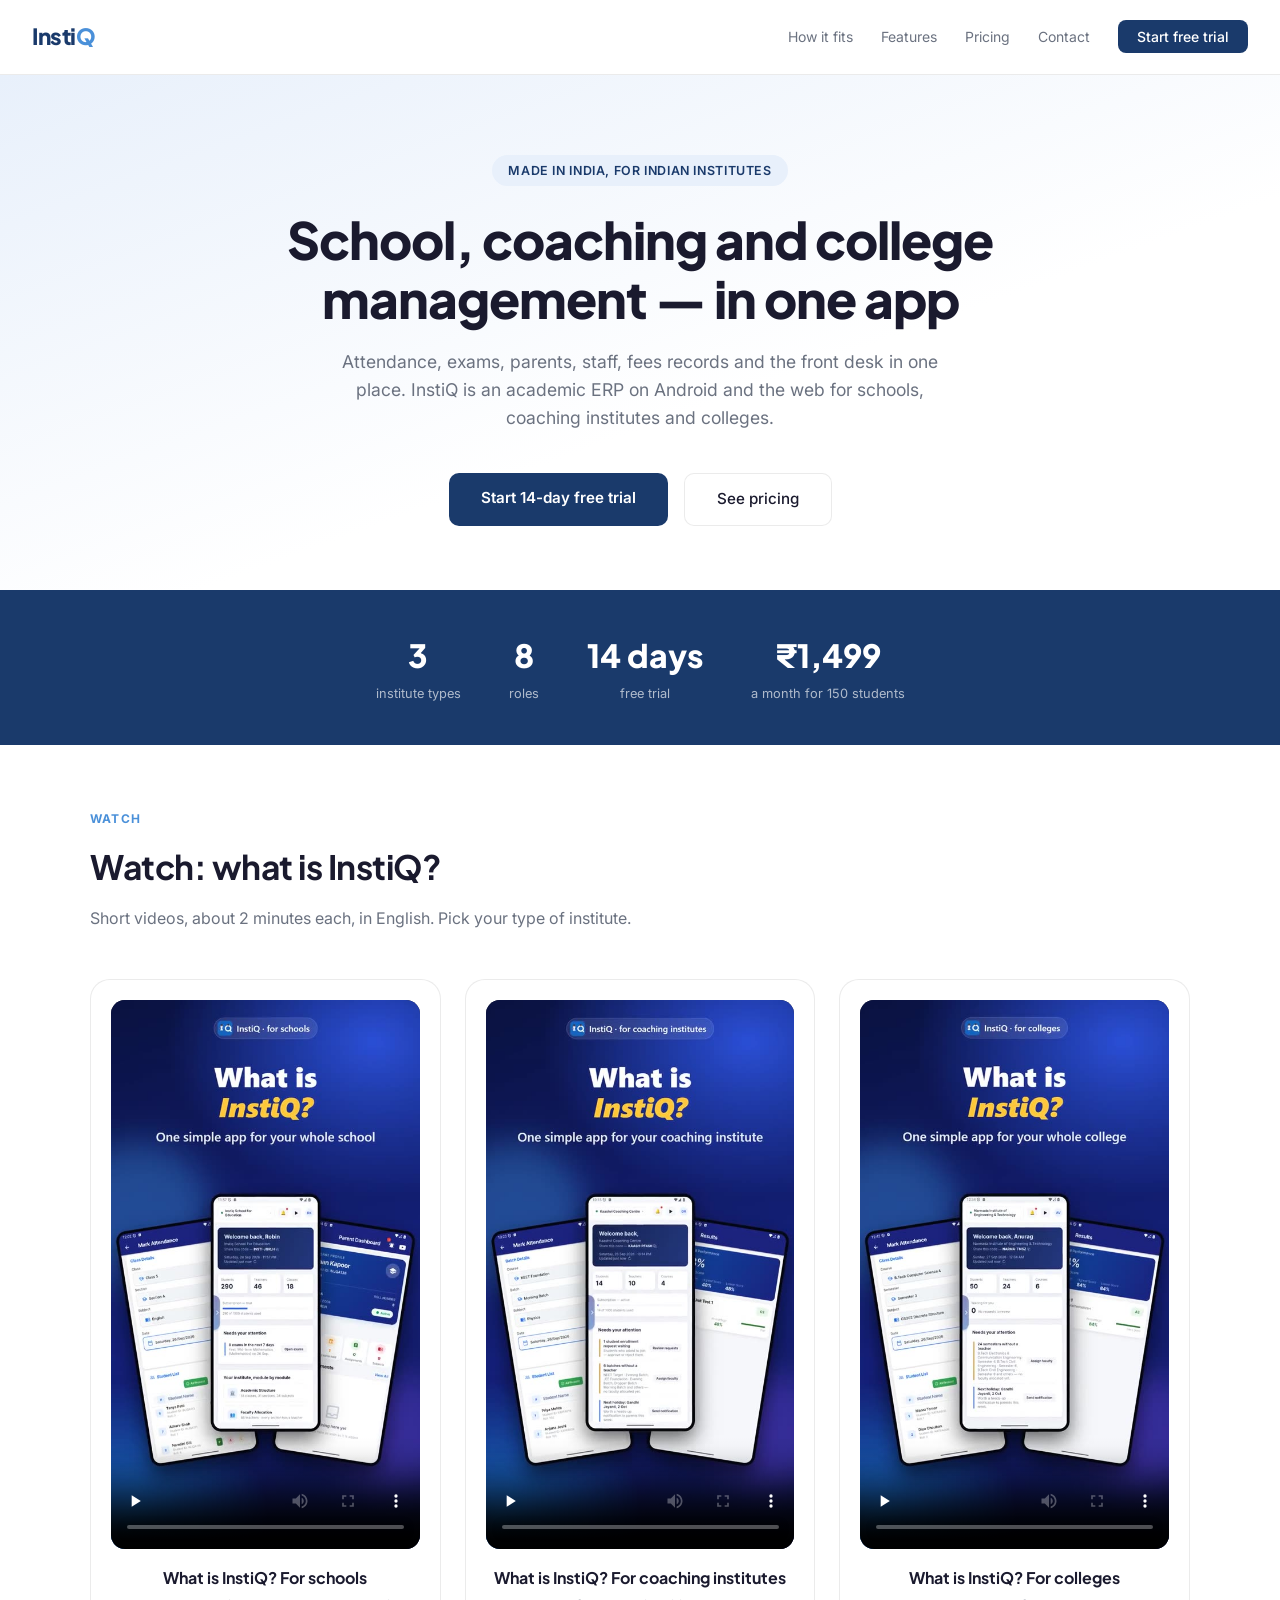
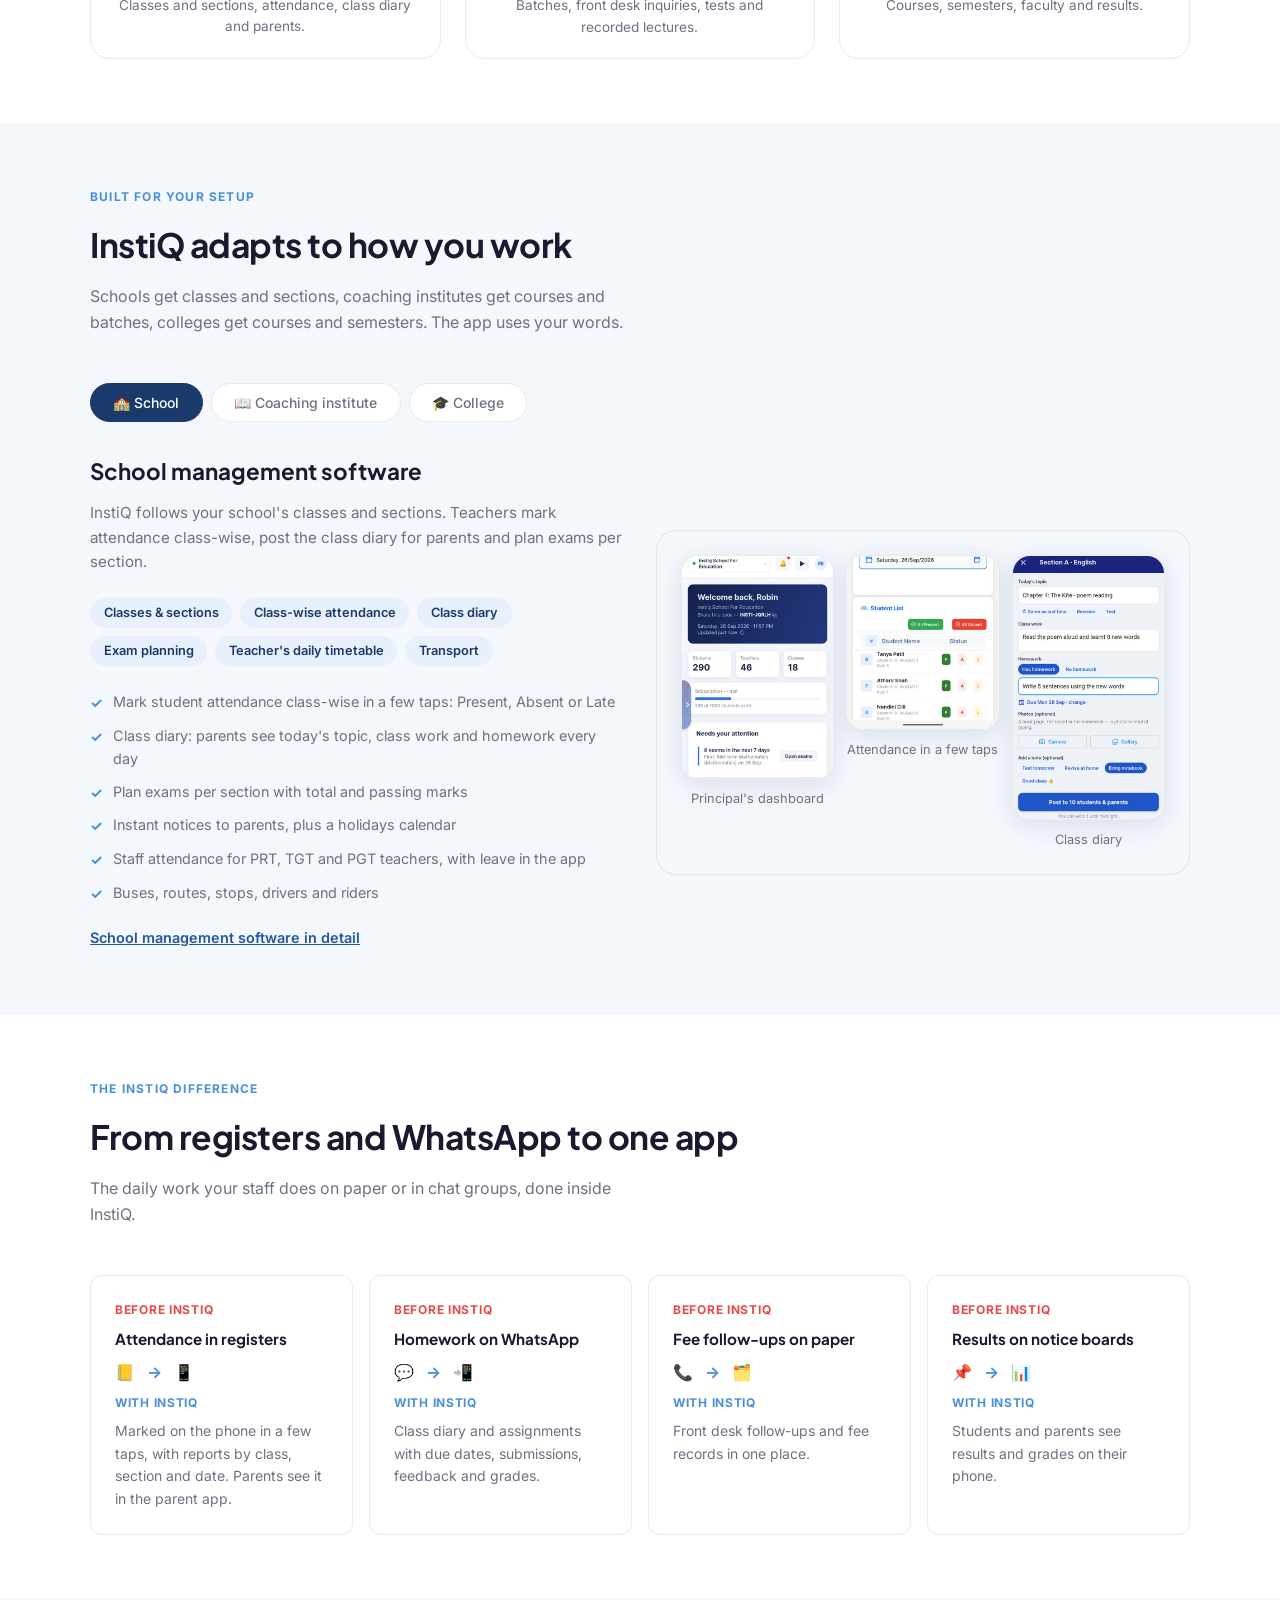
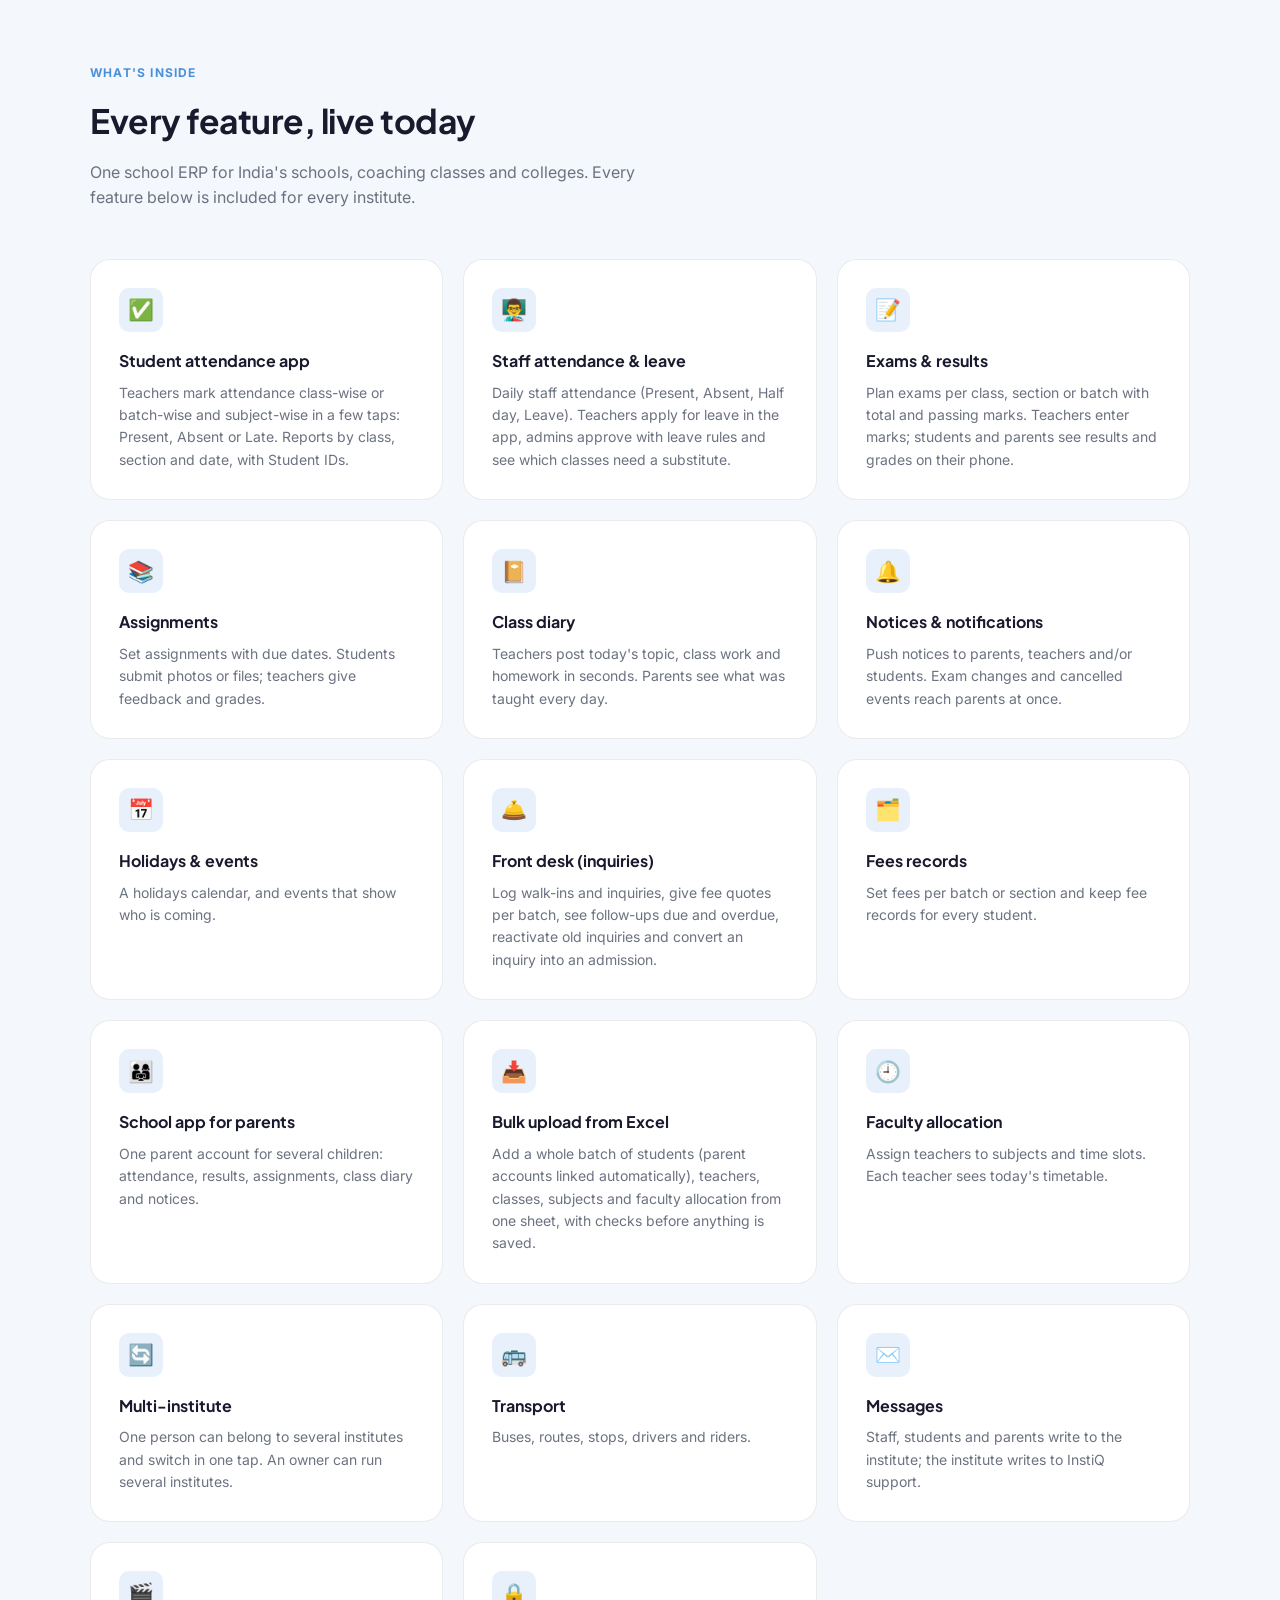
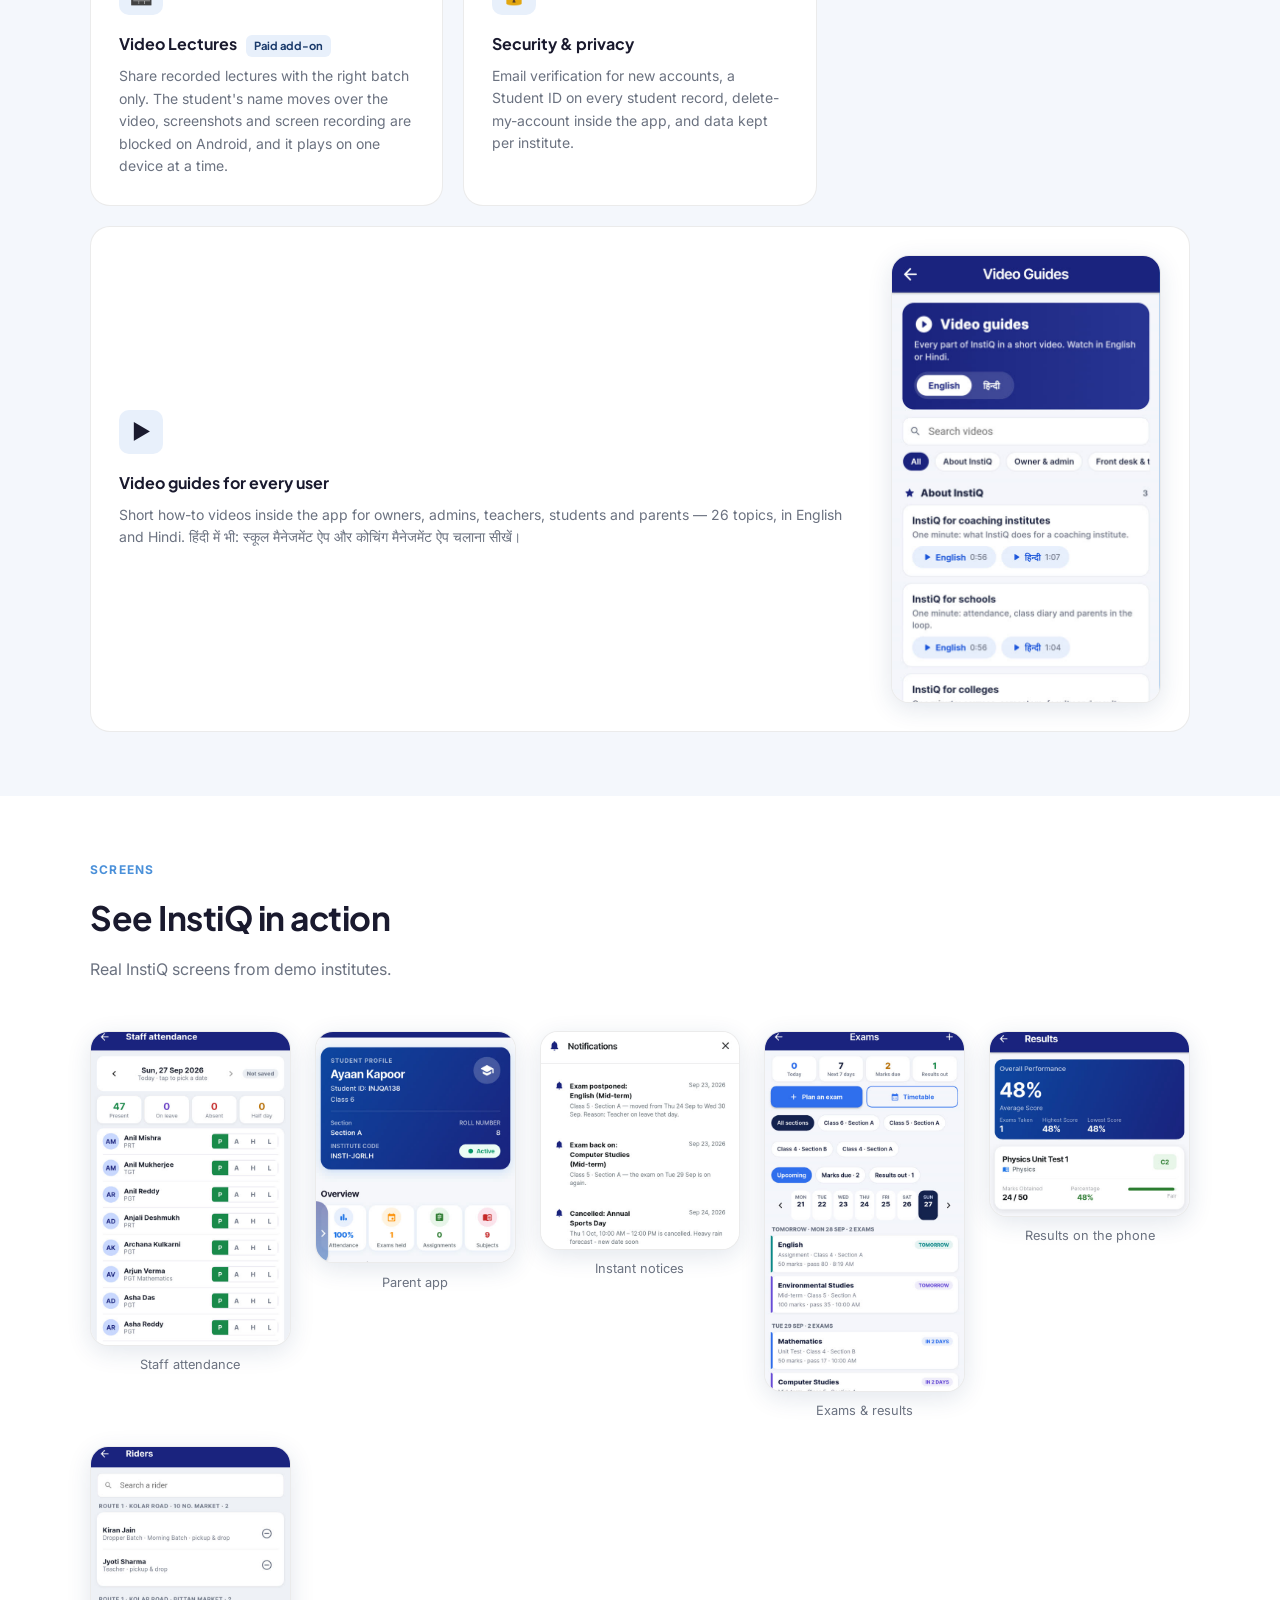
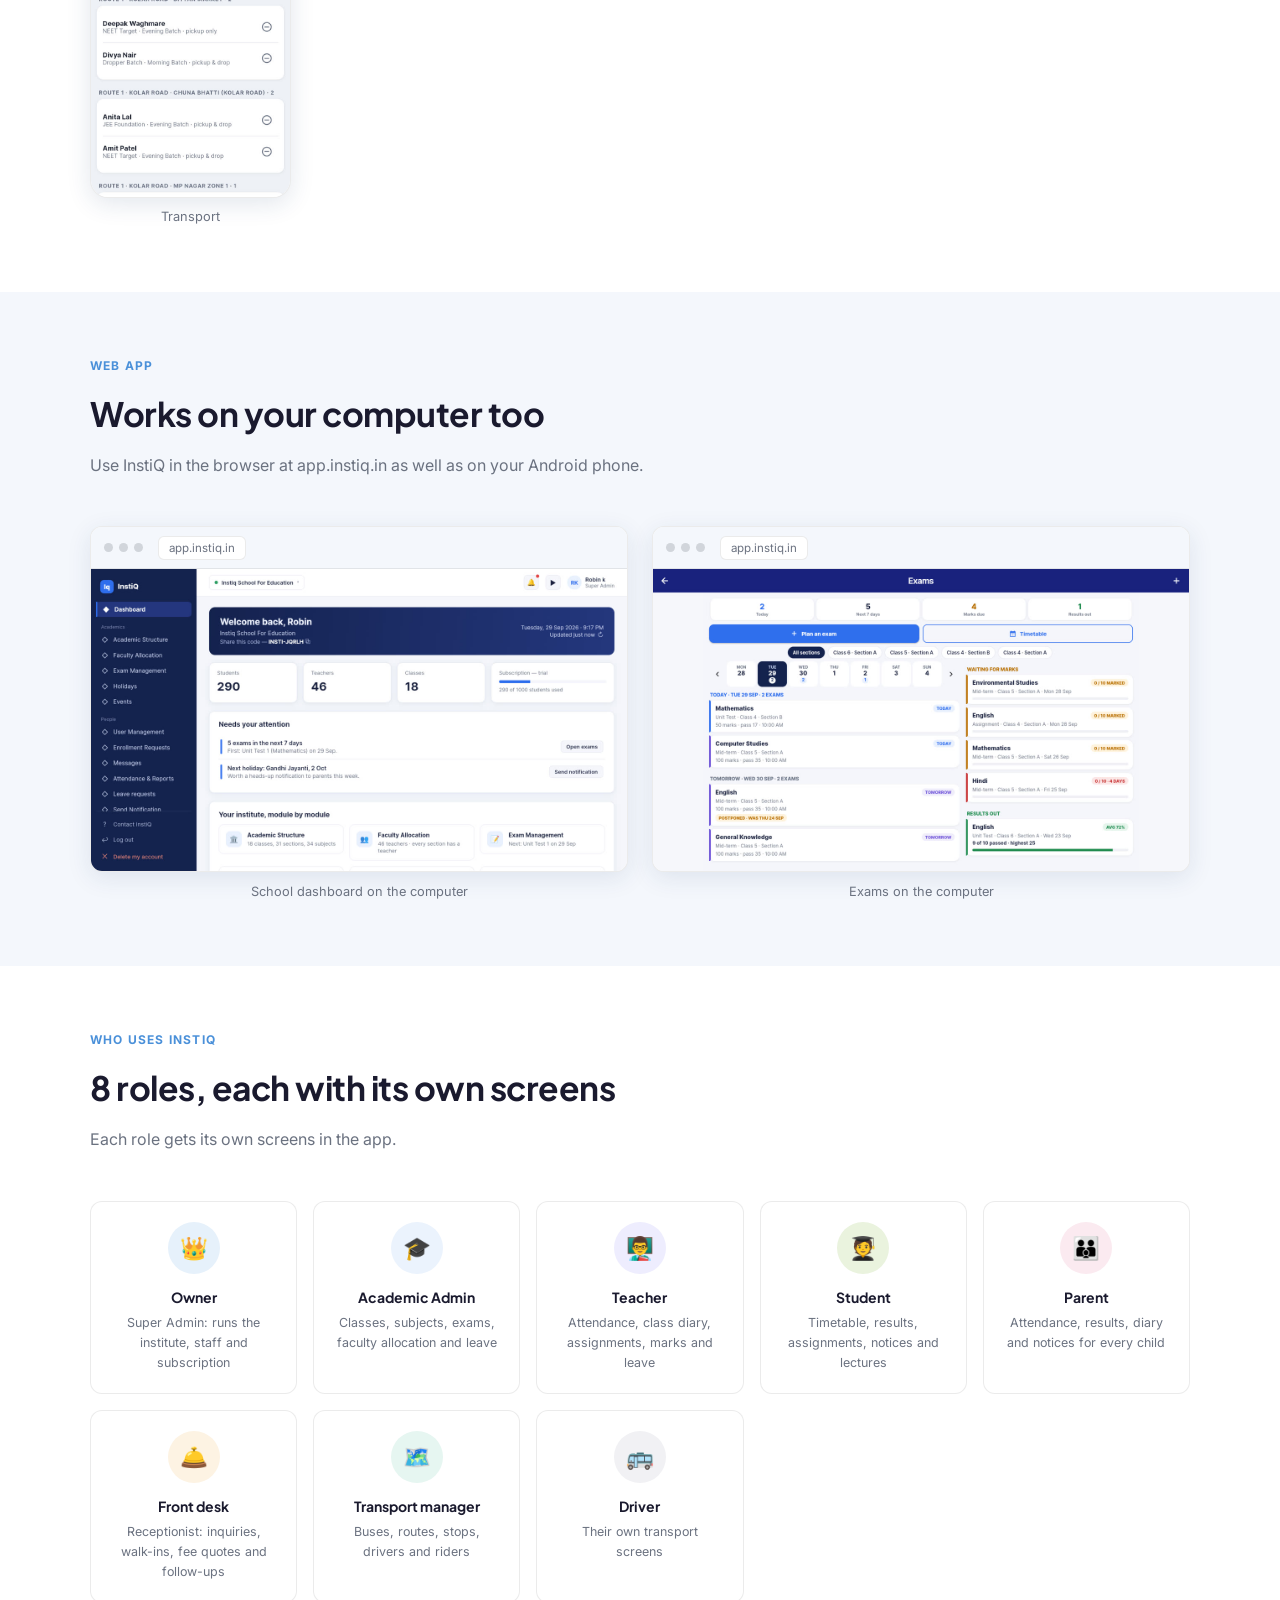
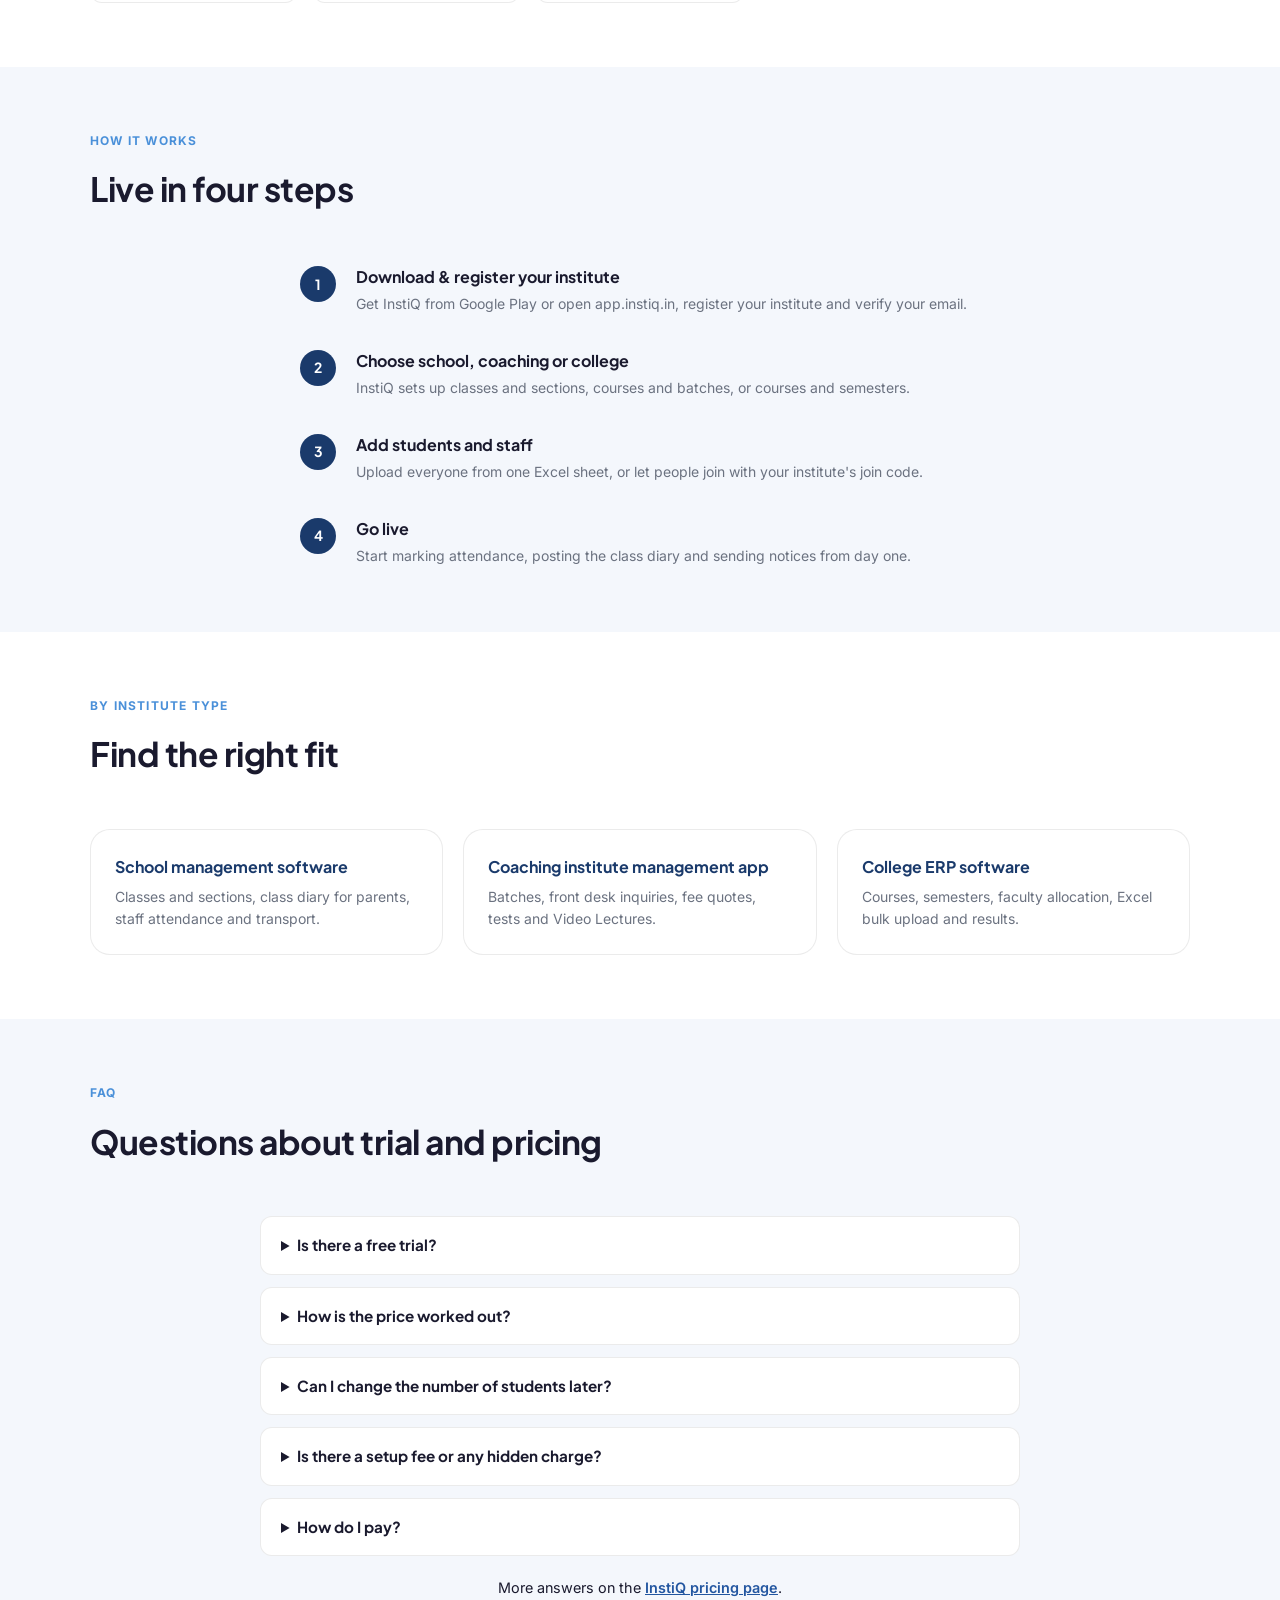
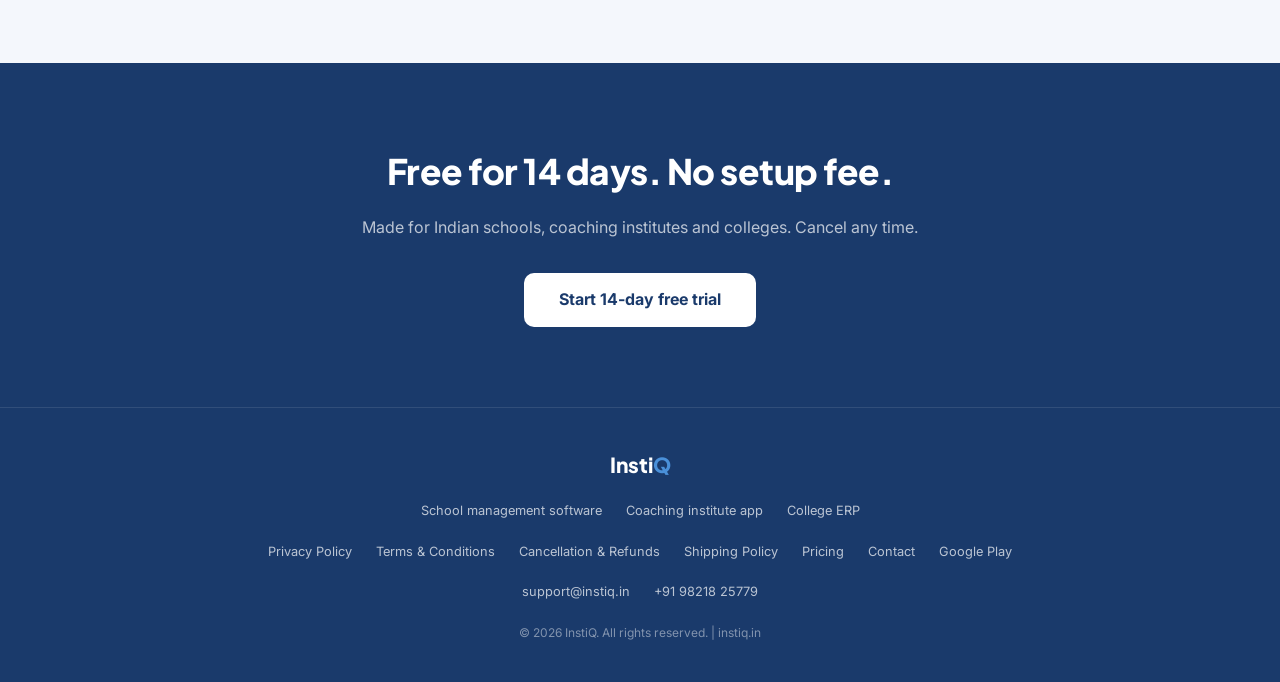
==== commit e99898a0: "Home: add support phone number to footer and Organization JSON-LD" ====
--- a/index.html
+++ b/index.html
@@ -44,7 +44,8 @@
       "@type": "Organization",
       "name": "InstiQ",
       "url": "https://instiq.in",
-      "email": "support@instiq.in"
+      "email": "support@instiq.in",
+      "telephone": "+91-98218-25779"
     },
     {
       "@type": "FAQPage",
@@ -544,6 +545,10 @@
 <a href="contact.html">Contact</a>
 <a href="https://play.google.com/store/apps/details?id=com.hbkr.instiq">Google Play</a>
 </div>
+<div class="footer-links">
+<a href="mailto:support@instiq.in">support@instiq.in</a>
+<a href="tel:+919821825779">+91 98218 25779</a>
+</div>
 <p class="footer-copy">&copy; 2026 InstiQ. All rights reserved. | instiq.in</p>
 </div>
 </footer>
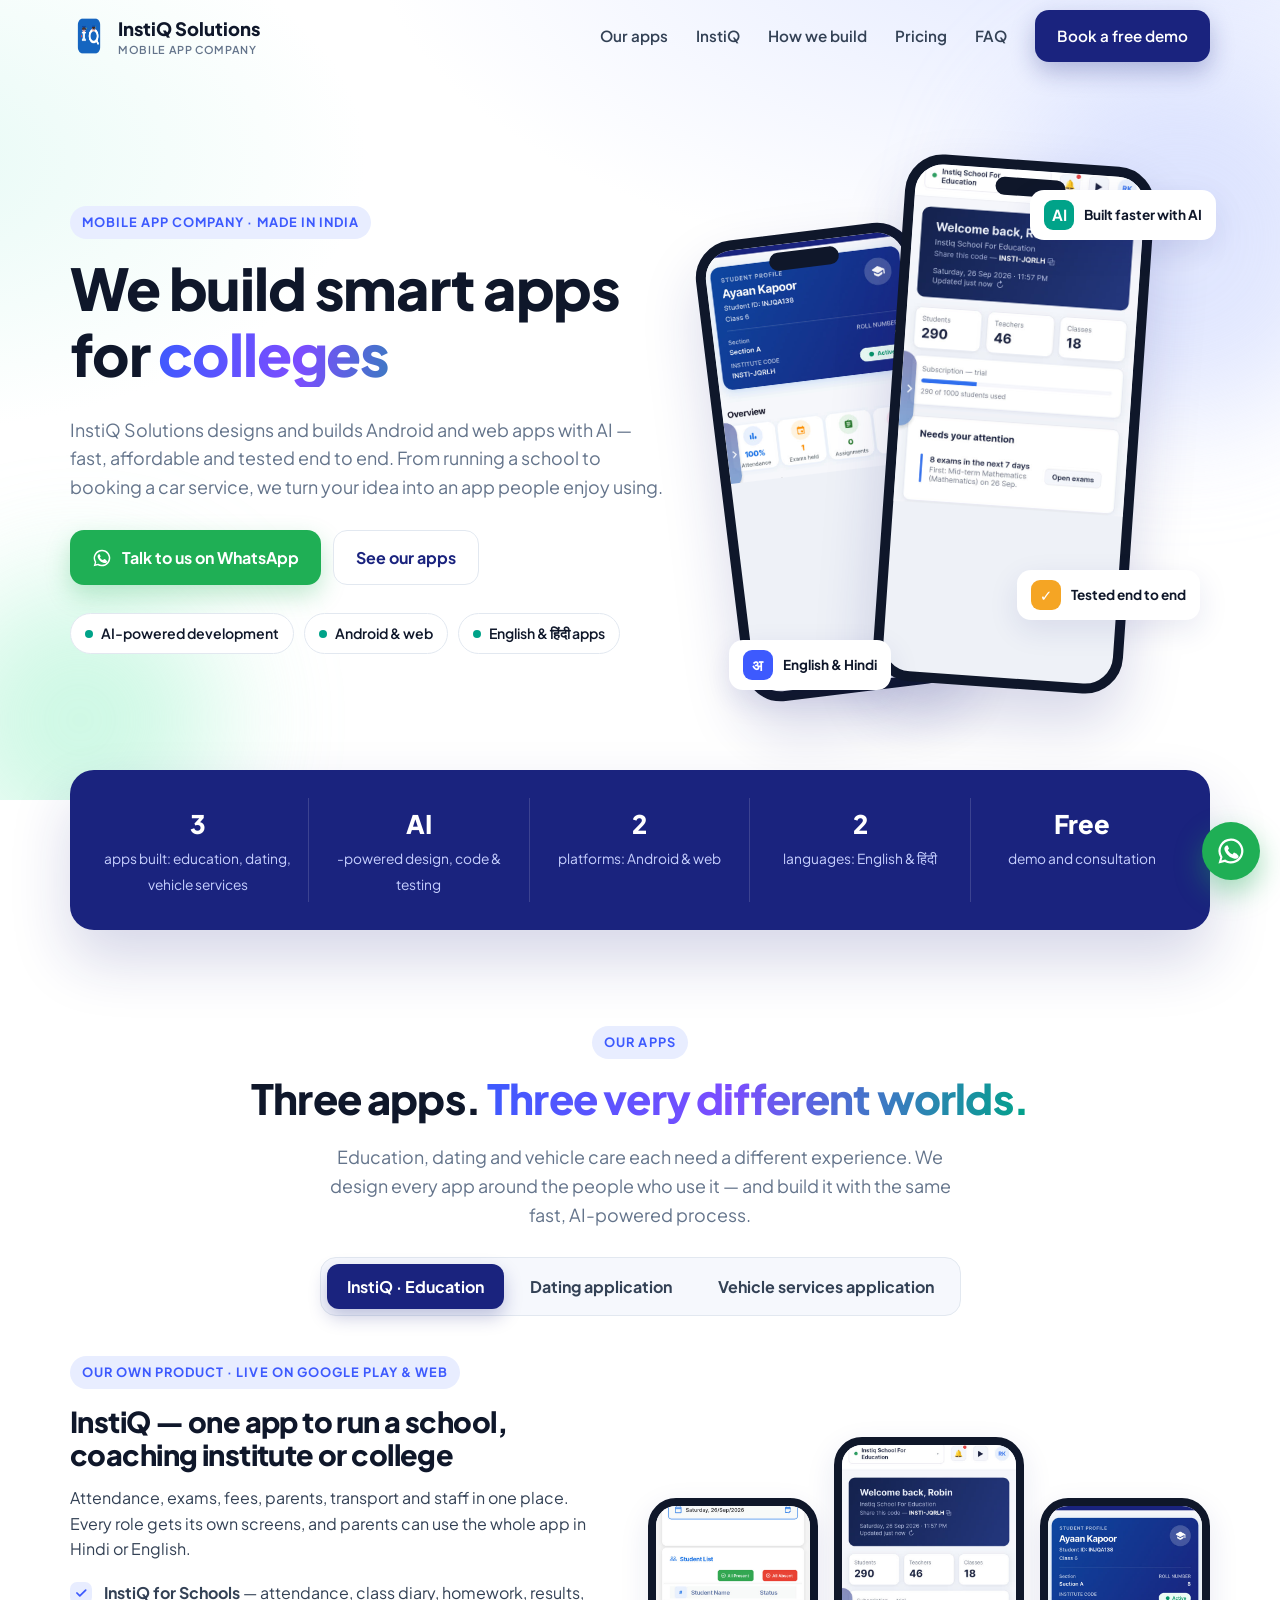
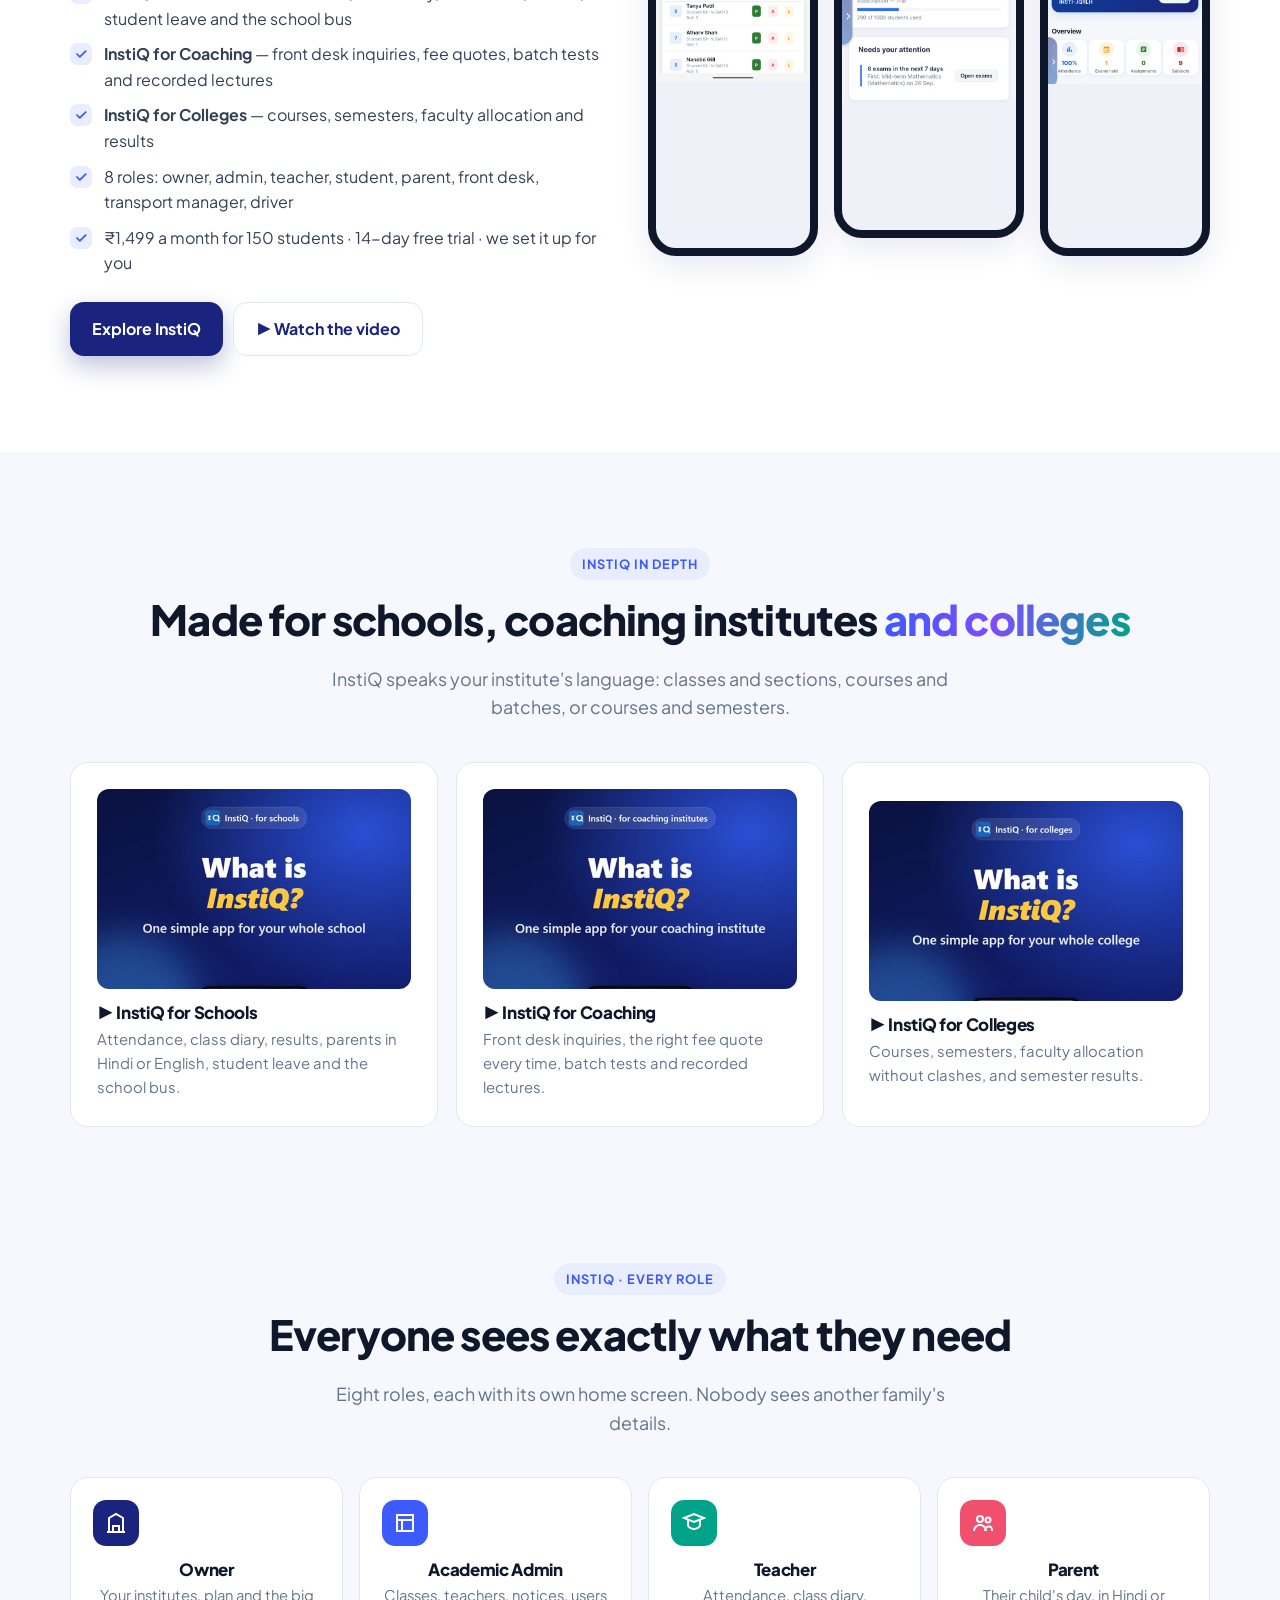
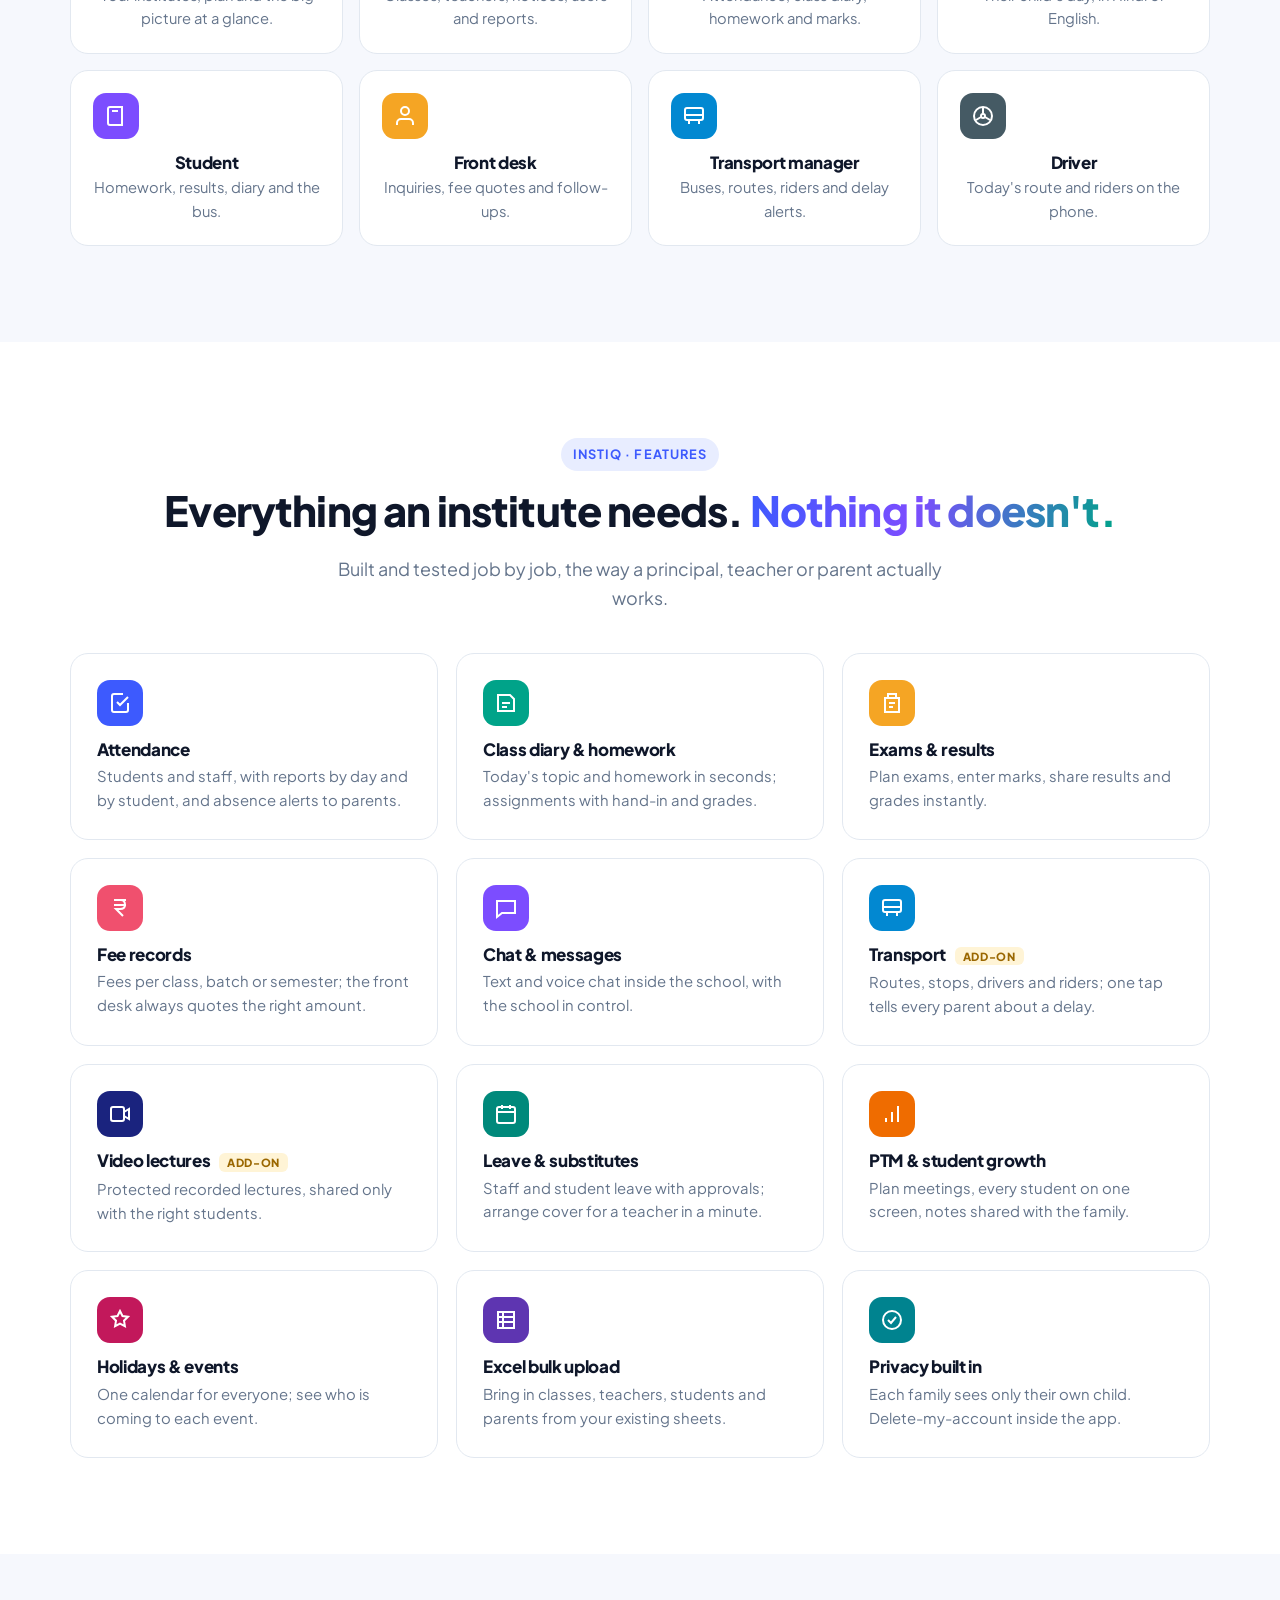
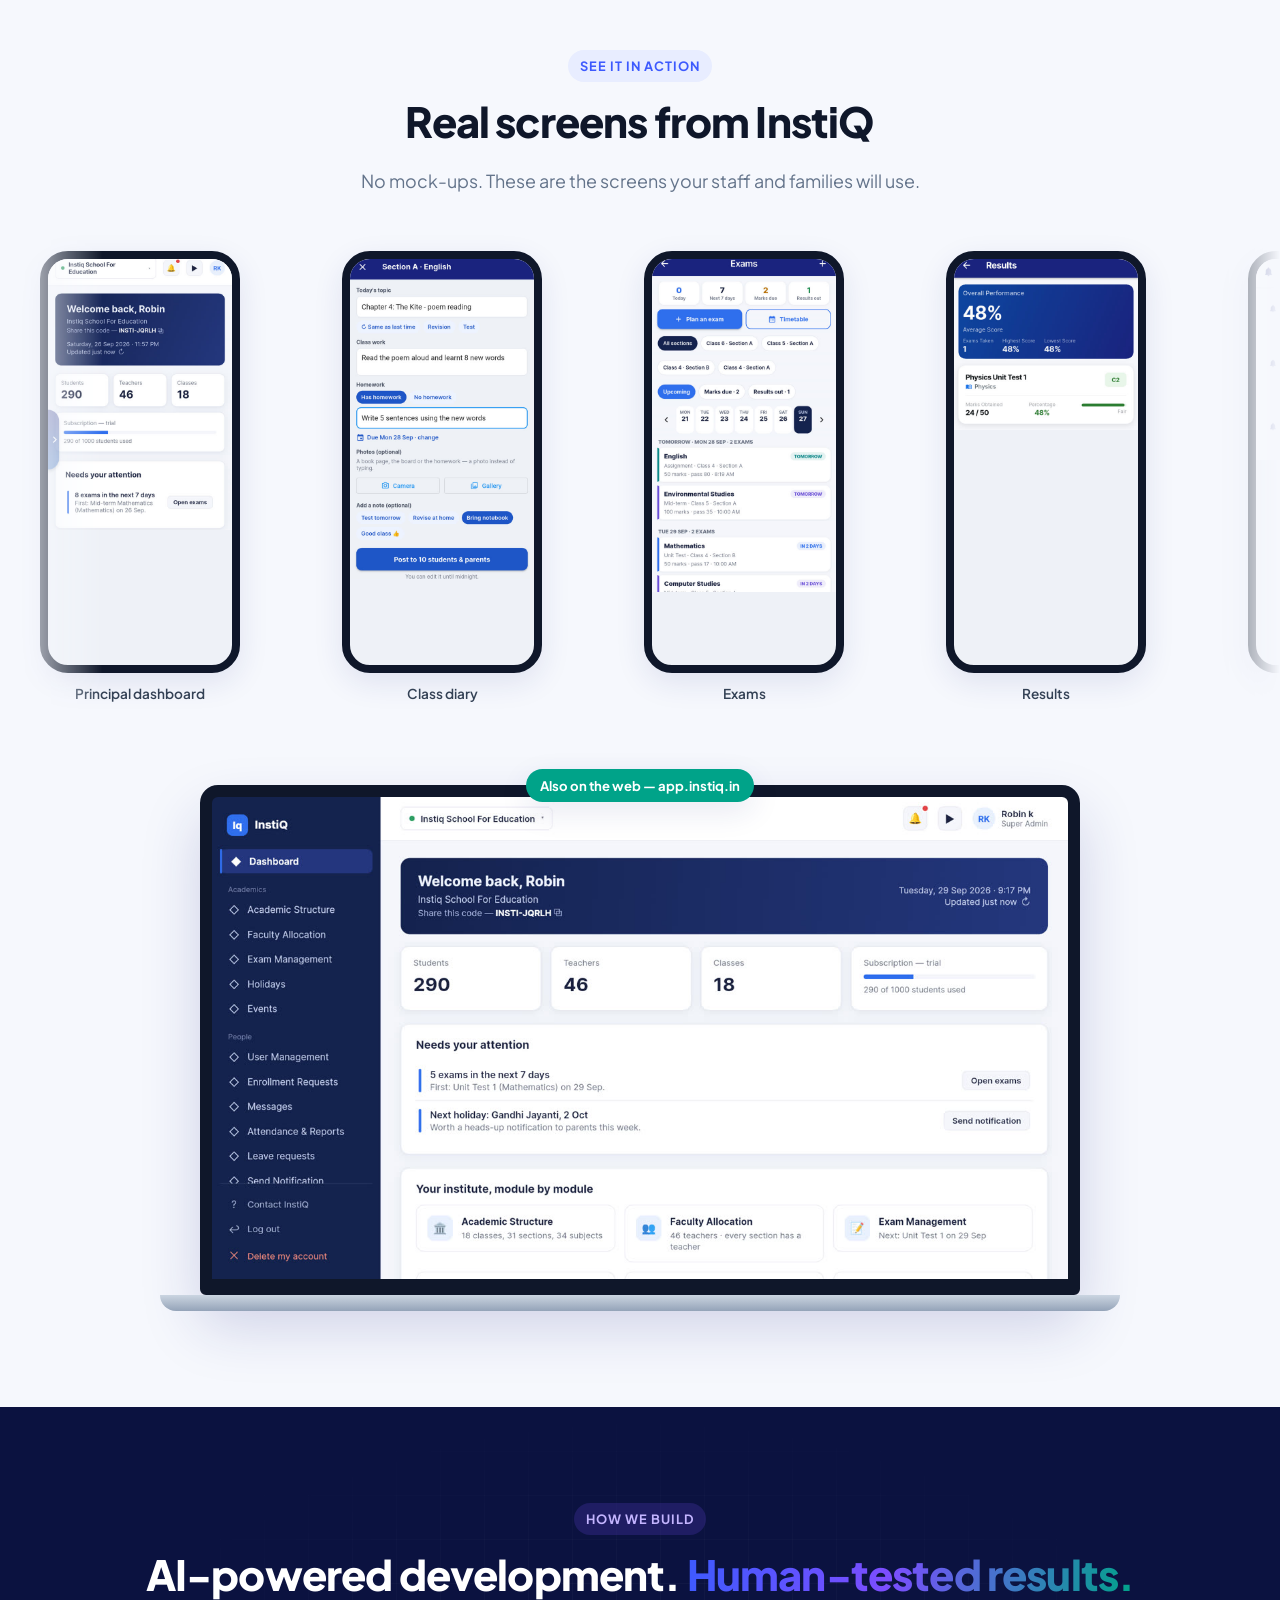
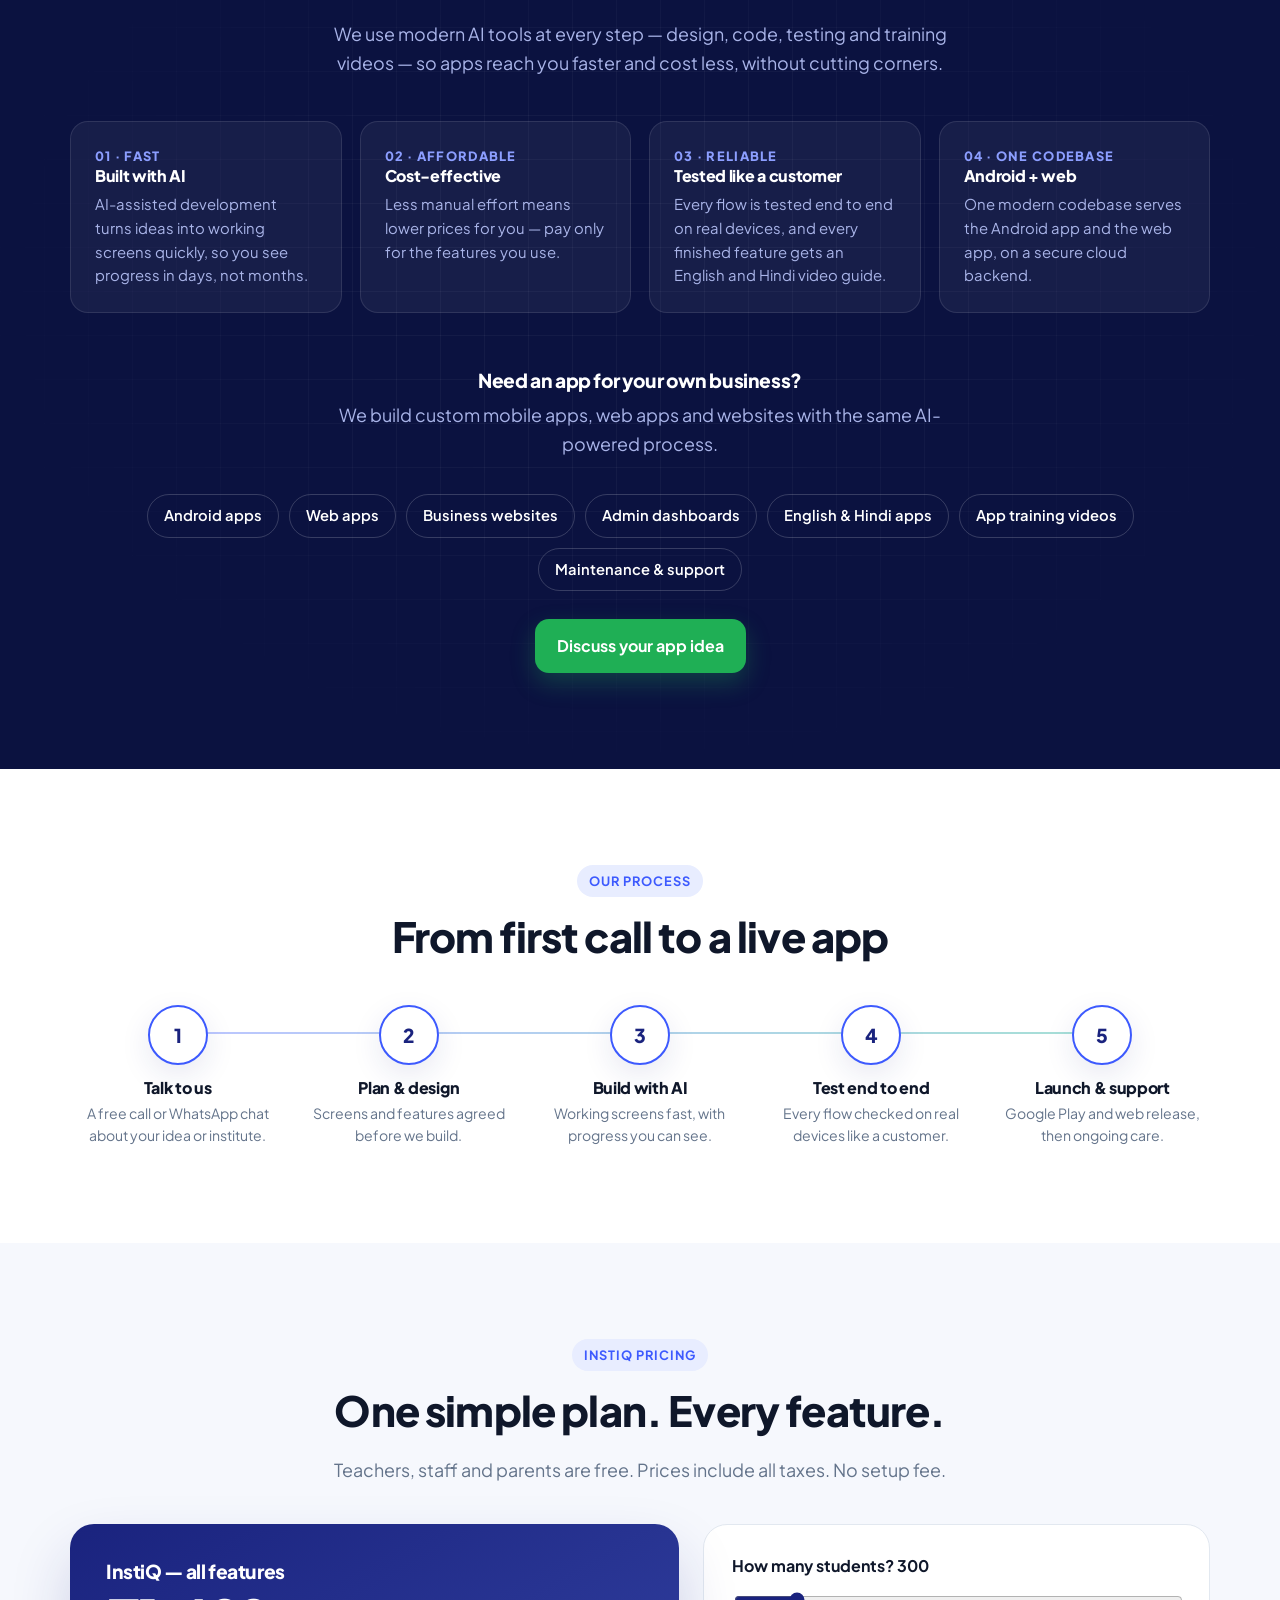
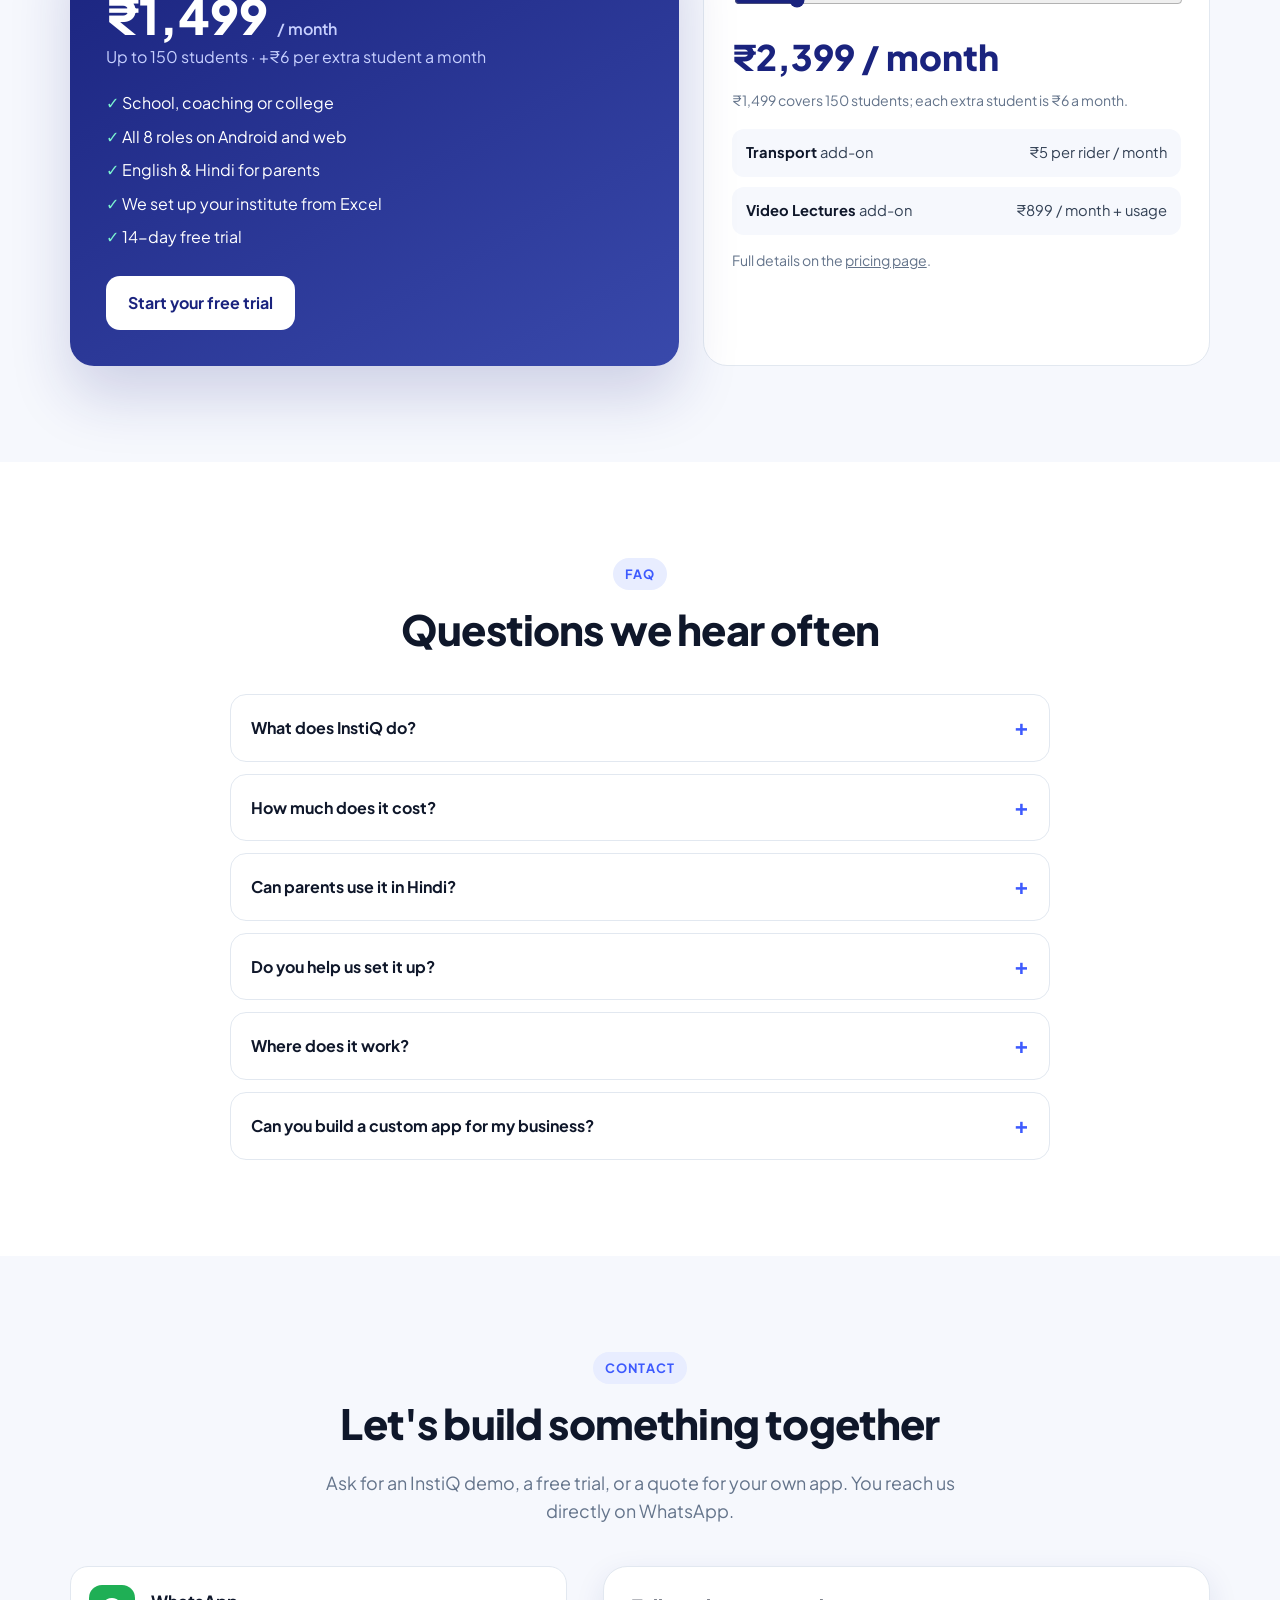
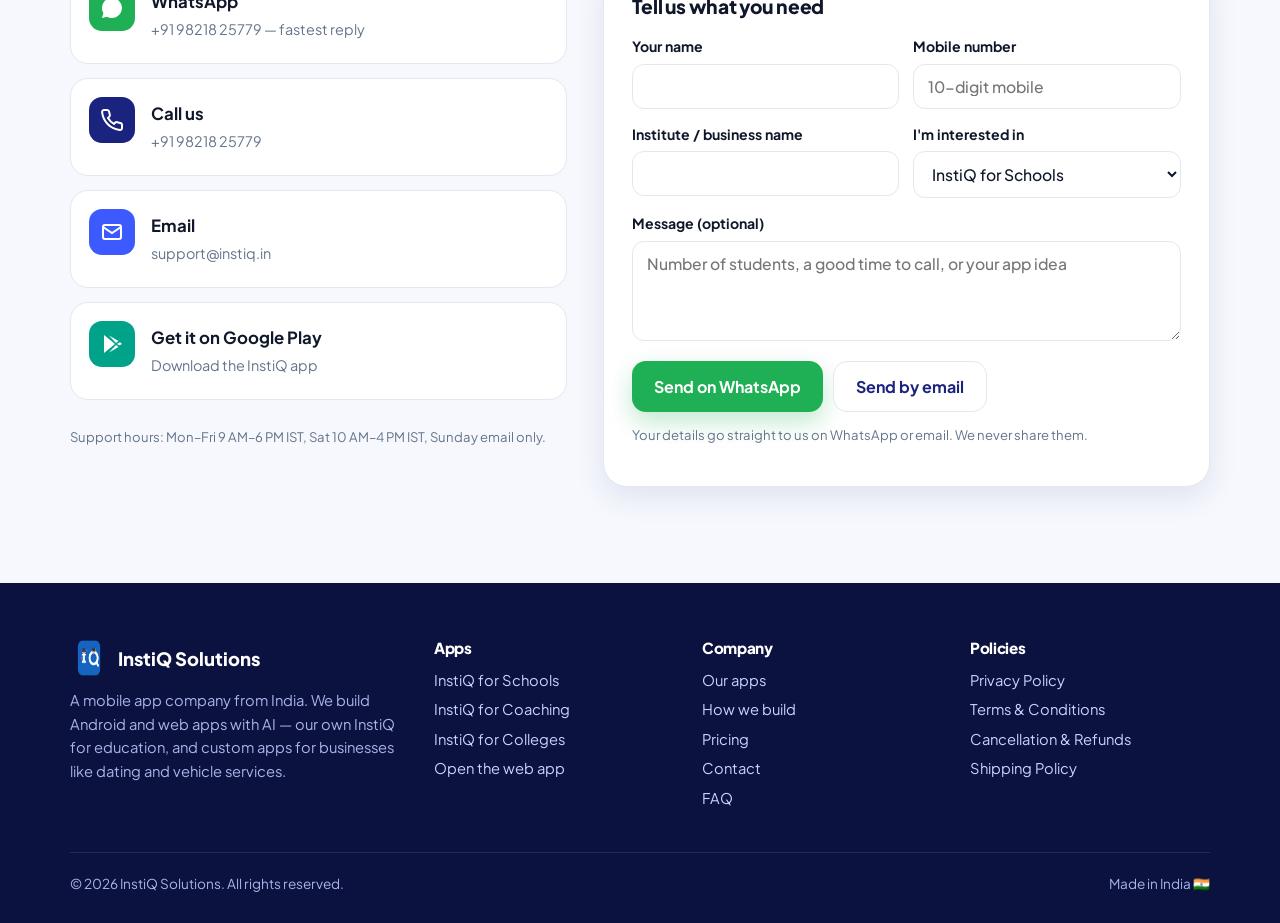
==== commit 74231ada: "New InstiQ Solutions company website (3 apps, SEO)" ====
--- a/index.html
+++ b/index.html
@@ -1,566 +1,801 @@
-<!DOCTYPE html>
-<html lang="en-IN">
-<head>
-<meta charset="UTF-8">
-<meta name="viewport" content="width=device-width, initial-scale=1.0">
-<title>School, Coaching &amp; College Management App | InstiQ</title>
-<meta name="description" content="Attendance, exams, parents, fees records and front desk for schools, coaching institutes and colleges in India. 14-day free trial.">
-<link rel="canonical" href="https://instiq.in/">
-<meta property="og:type" content="website">
-<meta property="og:site_name" content="InstiQ">
-<meta property="og:title" content="School, Coaching &amp; College Management App | InstiQ">
-<meta property="og:description" content="Attendance, exams, parents, fees records and front desk for schools, coaching institutes and colleges in India. 14-day free trial.">
-<meta property="og:url" content="https://instiq.in/">
-<meta property="og:image" content="https://instiq.in/screens/web-school-dashboard.jpg">
-<meta property="og:locale" content="en_IN">
-<meta name="twitter:card" content="summary_large_image">
-<meta name="twitter:title" content="School, Coaching &amp; College Management App | InstiQ">
-<meta name="twitter:description" content="Attendance, exams, parents, fees records and front desk for schools, coaching institutes and colleges in India. 14-day free trial.">
-<meta name="twitter:image" content="https://instiq.in/screens/web-school-dashboard.jpg">
-<link rel="preconnect" href="https://fonts.googleapis.com">
-<link rel="preconnect" href="https://fonts.gstatic.com" crossorigin>
-<link href="https://fonts.googleapis.com/css2?family=Plus+Jakarta+Sans:wght@400;500;600;700;800&family=Inter:wght@400;500&display=swap" rel="stylesheet">
-<script type="application/ld+json">
-{
-  "@context": "https://schema.org",
-  "@graph": [
-    {
-      "@type": "SoftwareApplication",
-      "name": "InstiQ",
-      "applicationCategory": "EducationalApplication",
-      "operatingSystem": "Android, Web",
-      "description": "School, coaching institute and college management app for India: attendance, exams, parents, staff, front desk, fees records, transport and recorded lectures in one place.",
-      "url": "https://instiq.in/",
-      "image": "https://instiq.in/screens/web-school-dashboard.jpg",
-      "inLanguage": "en-IN",
-      "offers": {
-        "@type": "Offer",
-        "price": "1499",
-        "priceCurrency": "INR",
-        "url": "https://play.google.com/store/apps/details?id=com.hbkr.instiq"
-      }
-    },
-    {
-      "@type": "Organization",
-      "name": "InstiQ",
-      "url": "https://instiq.in",
-      "email": "support@instiq.in",
-      "telephone": "+91-98218-25779"
-    },
-    {
-      "@type": "FAQPage",
-      "mainEntity": [
-        {
-          "@type": "Question",
-          "name": "Is there a free trial?",
-          "acceptedAnswer": { "@type": "Answer", "text": "Yes. You get 14 days with every feature, and no card is needed. After the trial, pay inside the app to continue. Your data stays safe." }
-        },
-        {
-          "@type": "Question",
-          "name": "How is the price worked out?",
-          "acceptedAnswer": { "@type": "Answer", "text": "₹1,499 a month covers up to 150 students. Each student above 150 costs ₹6 a month. Teachers, staff and parents are free. For example, 300 students = ₹1,499 + 150 × ₹6 = ₹2,399 a month." }
-        },
-        {
-          "@type": "Question",
-          "name": "Can I change the number of students later?",
-          "acceptedAnswer": { "@type": "Answer", "text": "Yes. Change it any time from Manage Subscription in the InstiQ app." }
-        },
-        {
-          "@type": "Question",
-          "name": "Is there a setup fee or any hidden charge?",
-          "acceptedAnswer": { "@type": "Answer", "text": "No. There is no setup fee and no hidden charge. Prices include all taxes." }
-        },
-        {
-          "@type": "Question",
-          "name": "How do I pay?",
-          "acceptedAnswer": { "@type": "Answer", "text": "Inside the InstiQ app (Manage Subscription) through Razorpay, using UPI, a debit or credit card, or net banking." }
-        }
-      ]
-    }
-  ]
-}
-</script>
-<style>
-*, *::before, *::after { box-sizing: border-box; margin: 0; padding: 0; }
-:root {
---blue: #1A3A6B;
---blue-mid: #2356A0;
---blue-light: #4A90D9;
---blue-pale: #E8F0FB;
---gold: #F5A623;
---ink: #1a1a2e;
---muted: #6b7280;
---surface: #f4f7fc;
---white: #ffffff;
---border: rgba(0,0,0,0.08);
---radius: 12px;
---radius-lg: 20px;
-}
-html { scroll-behavior: smooth; }
-body { font-family: 'Inter', sans-serif; color: var(--ink); background: var(--white); line-height: 1.6; }
-nav { display: flex; align-items: center; justify-content: space-between; padding: 1.2rem 2rem; border-bottom: 1px solid var(--border); position: sticky; top: 0; background: rgba(255,255,255,0.97); backdrop-filter: blur(8px); z-index: 100; }
-.logo { font-family: 'Plus Jakarta Sans', sans-serif; font-weight: 800; font-size: 1.4rem; color: var(--blue); letter-spacing: -0.5px; text-decoration: none; }
-.logo span { color: var(--blue-light); }
-nav a { font-size: 0.875rem; color: var(--muted); text-decoration: none; margin-left: 1.5rem; }
-nav a:hover { color: var(--blue-light); }
-.nav-cta { background: var(--blue); color: white !important; padding: 0.5rem 1.2rem; border-radius: 8px; font-weight: 500; }
-.nav-cta:hover { background: var(--blue-mid) !important; }
-.hero { padding: 5rem 2rem 4rem; text-align: center; background: linear-gradient(160deg, #e8f0fb 0%, #ffffff 60%); }
-.hero-badge { display: inline-block; background: var(--blue-pale); color: var(--blue); font-size: 0.78rem; font-weight: 600; letter-spacing: 0.05em; text-transform: uppercase; padding: 0.35rem 1rem; border-radius: 100px; margin-bottom: 1.5rem; }
-.hero h1 { font-family: 'Plus Jakarta Sans', sans-serif; font-size: clamp(2rem, 5vw, 3.2rem); font-weight: 800; color: var(--ink); line-height: 1.15; letter-spacing: -1px; max-width: 780px; margin: 0 auto 1.25rem; }
-.hero h1 em { color: var(--blue-light); font-style: normal; }
-.hero p { font-size: 1.1rem; color: var(--muted); max-width: 600px; margin: 0 auto 2.5rem; }
-.hero-btns { display: flex; gap: 1rem; justify-content: center; flex-wrap: wrap; }
-.btn-primary { background: var(--blue); color: white; padding: 0.85rem 2rem; border-radius: 10px; font-weight: 600; text-decoration: none; font-size: 0.95rem; }
-.btn-primary:hover { background: var(--blue-mid); }
-.btn-secondary { background: white; color: var(--ink); padding: 0.85rem 2rem; border-radius: 10px; font-weight: 500; text-decoration: none; font-size: 0.95rem; border: 1.5px solid var(--border); }
-.btn-secondary:hover { border-color: var(--blue-light); color: var(--blue-light); }
-.stats { display: flex; justify-content: center; gap: 3rem; padding: 2.5rem 2rem; background: var(--blue); flex-wrap: wrap; }
-.stat { text-align: center; }
-.stat-num { font-family: 'Plus Jakarta Sans', sans-serif; font-size: 2rem; font-weight: 800; color: white; }
-.stat-label { font-size: 0.8rem; color: rgba(255,255,255,0.65); margin-top: 0.2rem; }
-section { padding: 4rem 2rem; }
-.section-label { font-size: 0.75rem; font-weight: 700; letter-spacing: 0.1em; text-transform: uppercase; color: var(--blue-light); margin-bottom: 0.75rem; }
-.section-title { font-family: 'Plus Jakarta Sans', sans-serif; font-size: clamp(1.5rem, 3vw, 2.1rem); font-weight: 700; color: var(--ink); letter-spacing: -0.5px; margin-bottom: 0.75rem; }
-.section-sub { color: var(--muted); font-size: 1rem; max-width: 560px; }
-.section-head { max-width: 1100px; margin: 0 auto 3rem; }
-.tabs-wrap { max-width: 1100px; margin: 0 auto; }
-.tabs { display: flex; gap: 0.5rem; margin-bottom: 2rem; flex-wrap: wrap; }
-.tab { padding: 0.6rem 1.4rem; border-radius: 100px; border: 1.5px solid var(--border); font-size: 0.875rem; font-weight: 500; font-family: inherit; cursor: pointer; background: white; color: var(--muted); transition: all 0.2s; }
-.tab.active { background: var(--blue); color: white; border-color: var(--blue); }
-.tab:hover:not(.active) { border-color: var(--blue-light); color: var(--blue-light); }
-.institute-panel { display: none; }
-.institute-panel.active { display: block; }
-.institute-grid { display: grid; grid-template-columns: 1fr 1fr; gap: 2rem; align-items: center; }
-.institute-info h3 { font-family: 'Plus Jakarta Sans', sans-serif; font-size: 1.4rem; font-weight: 700; color: var(--ink); margin-bottom: 0.75rem; }
-.institute-info p { color: var(--muted); font-size: 0.95rem; margin-bottom: 1.5rem; }
-.tag-list { display: flex; flex-wrap: wrap; gap: 0.5rem; margin-bottom: 1.5rem; }
-.tag { background: var(--blue-pale); color: var(--blue); font-size: 0.8rem; font-weight: 600; padding: 0.3rem 0.85rem; border-radius: 100px; }
-.institute-visual { background: var(--surface); border-radius: var(--radius-lg); padding: 1.5rem; border: 1px solid var(--border); }
-.check-list { list-style: none; }
-.check-list li { display: flex; align-items: flex-start; gap: 0.6rem; font-size: 0.9rem; color: var(--muted); margin-bottom: 0.6rem; }
-.check-list li::before { content: "✓"; color: var(--blue-light); font-weight: 700; margin-top: 1px; flex-shrink: 0; }
-.panel-link { display: inline-block; margin-top: 0.75rem; font-size: 0.9rem; font-weight: 600; color: var(--blue-mid); }
-.features-bg { background: var(--surface); }
-.features-grid { display: grid; grid-template-columns: repeat(auto-fit, minmax(280px, 1fr)); gap: 1.25rem; max-width: 1100px; margin: 0 auto; }
-.feature-card { background: white; border: 1px solid var(--border); border-radius: var(--radius-lg); padding: 1.75rem; }
-.feature-card:hover { box-shadow: 0 4px 24px rgba(26,58,107,0.1); }
-.feature-icon { width: 44px; height: 44px; background: var(--blue-pale); border-radius: 10px; display: flex; align-items: center; justify-content: center; margin-bottom: 1rem; font-size: 1.3rem; }
-.feature-card h3 { font-family: 'Plus Jakarta Sans', sans-serif; font-size: 1rem; font-weight: 700; color: var(--ink); margin-bottom: 0.5rem; }
-.feature-card p { font-size: 0.875rem; color: var(--muted); line-height: 1.6; }
-.addon-tag { display: inline-block; font-size: 0.7rem; font-weight: 700; color: var(--blue); background: var(--blue-pale); padding: 0.15rem 0.5rem; border-radius: 6px; margin-left: 0.35rem; vertical-align: middle; }
-.feature-wide { grid-column: 1 / -1; display: grid; grid-template-columns: 1fr auto; gap: 2rem; align-items: center; }
-.smarter-grid { display: grid; grid-template-columns: repeat(auto-fit, minmax(220px, 1fr)); gap: 1rem; max-width: 1100px; margin: 0 auto; }
-.smarter-card { border-radius: var(--radius); padding: 1.5rem; border: 1px solid var(--border); background: white; }
-.smarter-card .before { font-size: 0.75rem; font-weight: 700; letter-spacing: 0.06em; text-transform: uppercase; color: #e24b4a; margin-bottom: 0.5rem; }
-.smarter-card .after { font-size: 0.75rem; font-weight: 700; letter-spacing: 0.06em; text-transform: uppercase; color: var(--blue-light); margin-bottom: 0.5rem; }
-.smarter-card p { font-size: 0.875rem; color: var(--muted); }
-.smarter-card h3 { font-family: 'Plus Jakarta Sans', sans-serif; font-size: 0.95rem; font-weight: 700; color: var(--ink); margin-bottom: 0.35rem; }
-.arrow-row { display: flex; align-items: center; gap: 0.75rem; margin: 0.5rem 0; }
-.personas-grid { display: grid; grid-template-columns: repeat(auto-fit, minmax(180px, 1fr)); gap: 1rem; max-width: 1100px; margin: 0 auto; }
-.persona-card { background: white; border: 1px solid var(--border); border-radius: var(--radius); padding: 1.25rem; text-align: center; }
-.persona-avatar { width: 52px; height: 52px; border-radius: 50%; display: flex; align-items: center; justify-content: center; margin: 0 auto 0.75rem; font-size: 1.4rem; }
-.persona-card h3 { font-family: 'Plus Jakarta Sans', sans-serif; font-size: 0.875rem; font-weight: 700; color: var(--ink); margin-bottom: 0.3rem; }
-.persona-card p { font-size: 0.78rem; color: var(--muted); }
-.steps { display: flex; flex-direction: column; gap: 2rem; max-width: 680px; margin: 0 auto; }
-.step { display: flex; gap: 1.25rem; align-items: flex-start; }
-.step-num { width: 36px; height: 36px; border-radius: 50%; background: var(--blue); color: white; font-family: 'Plus Jakarta Sans', sans-serif; font-weight: 700; font-size: 0.875rem; display: flex; align-items: center; justify-content: center; flex-shrink: 0; margin-top: 2px; }
-.step h3 { font-family: 'Plus Jakarta Sans', sans-serif; font-size: 1rem; font-weight: 700; color: var(--ink); margin-bottom: 0.25rem; }
-.step p { font-size: 0.875rem; color: var(--muted); }
-/* Phone screenshots */
-.phone-shot { display: block; width: 100%; max-width: 270px; height: auto; border-radius: 18px; box-shadow: 0 6px 24px rgba(26,58,107,0.12); border: 1px solid var(--border); background: white; }
-.phone-row { display: flex; gap: 0.75rem; justify-content: center; align-items: flex-start; }
-.phone-row figure { flex: 1 1 0; min-width: 0; max-width: 270px; }
-figure figcaption { font-size: 0.8rem; color: var(--muted); text-align: center; margin-top: 0.6rem; }
-/* Videos */
-.video-grid { display: grid; grid-template-columns: repeat(auto-fit, minmax(240px, 1fr)); gap: 1.5rem; max-width: 1100px; margin: 0 auto; }
-.video-card { background: white; border: 1px solid var(--border); border-radius: var(--radius-lg); padding: 1.25rem; text-align: center; }
-.video-card video { display: block; width: 100%; max-width: 320px; height: auto; margin: 0 auto 1rem; border-radius: 14px; background: var(--ink); }
-.video-card h3 { font-family: 'Plus Jakarta Sans', sans-serif; font-size: 1rem; font-weight: 700; color: var(--ink); margin-bottom: 0.25rem; }
-.video-card p { font-size: 0.85rem; color: var(--muted); }
-/* Gallery */
-.gallery { display: grid; grid-template-columns: repeat(auto-fill, minmax(200px, 1fr)); gap: 1.5rem; max-width: 1100px; margin: 0 auto; }
-.gallery figure { display: flex; flex-direction: column; align-items: center; }
-/* Web app frame */
-.web-strip { display: grid; grid-template-columns: 1fr 1fr; gap: 1.5rem; max-width: 1100px; margin: 0 auto; }
-.browser-frame { background: white; border: 1px solid var(--border); border-radius: var(--radius); overflow: hidden; box-shadow: 0 6px 24px rgba(26,58,107,0.1); }
-.browser-bar { display: flex; align-items: center; gap: 6px; padding: 0.55rem 0.8rem; background: var(--surface); border-bottom: 1px solid var(--border); }
-.browser-bar i { width: 9px; height: 9px; border-radius: 50%; background: #d1d5db; display: inline-block; }
-.browser-bar span { margin-left: 0.6rem; font-size: 0.72rem; color: var(--muted); background: white; border: 1px solid var(--border); border-radius: 6px; padding: 0.1rem 0.6rem; }
-.browser-frame img { display: block; width: 100%; height: auto; }
-/* Landing links */
-.fit-grid { display: grid; grid-template-columns: repeat(auto-fit, minmax(260px, 1fr)); gap: 1.25rem; max-width: 1100px; margin: 0 auto; }
-.fit-card { background: white; border: 1px solid var(--border); border-radius: var(--radius-lg); padding: 1.5rem; text-decoration: none; color: var(--ink); display: block; }
-.fit-card:hover { border-color: var(--blue-light); }
-.fit-card h3 { font-family: 'Plus Jakarta Sans', sans-serif; font-size: 1rem; font-weight: 700; margin-bottom: 0.4rem; color: var(--blue); }
-.fit-card p { font-size: 0.875rem; color: var(--muted); }
-/* FAQ */
-.faq { max-width: 760px; margin: 0 auto; }
-.faq details { background: white; border: 1px solid var(--border); border-radius: var(--radius); padding: 1rem 1.25rem; margin-bottom: 0.75rem; }
-.faq summary { cursor: pointer; font-family: 'Plus Jakarta Sans', sans-serif; font-weight: 700; color: var(--ink); font-size: 0.95rem; }
-.faq details p { margin-top: 0.6rem; font-size: 0.9rem; color: var(--muted); }
-.faq-more { text-align: center; margin-top: 1.25rem; font-size: 0.9rem; }
-.faq-more a { color: var(--blue-mid); font-weight: 600; }
-.cta-section { background: var(--blue); padding: 5rem 2rem; text-align: center; }
-.cta-section h2 { font-family: 'Plus Jakarta Sans', sans-serif; font-size: clamp(1.6rem, 3vw, 2.2rem); font-weight: 800; color: white; margin-bottom: 1rem; letter-spacing: -0.5px; }
-.cta-section p { color: rgba(255,255,255,0.7); margin-bottom: 2rem; font-size: 1rem; }
-.btn-white { background: white; color: var(--blue); padding: 0.9rem 2.2rem; border-radius: 10px; font-weight: 700; text-decoration: none; font-size: 1rem; display: inline-block; }
-.btn-white:hover { background: var(--blue-pale); }
-footer { background: var(--blue); border-top: 1px solid rgba(255,255,255,0.1); padding: 2.5rem 2rem; }
-.footer-inner { max-width: 1100px; margin: 0 auto; text-align: center; }
-.footer-logo { font-family: 'Plus Jakarta Sans', sans-serif; font-weight: 800; font-size: 1.3rem; color: white; margin-bottom: 1.25rem; }
-.footer-logo span { color: var(--blue-light); }
-.footer-links { display: flex; flex-wrap: wrap; justify-content: center; gap: 0.5rem 1.5rem; margin-bottom: 1.25rem; }
-.footer-links a { font-size: 0.8rem; color: rgba(255,255,255,0.7); text-decoration: none; }
-.footer-links a:hover { color: white; }
-.footer-copy { font-size: 0.75rem; color: rgba(255,255,255,0.45); }
-a:focus-visible, button:focus-visible, summary:focus-visible { outline: 2px solid var(--blue-light); outline-offset: 2px; }
-@media (max-width: 700px) {
-nav a:not(.nav-cta) { display: none; }
-.institute-grid { grid-template-columns: 1fr; }
-.stats { gap: 1.5rem; }
-.web-strip { grid-template-columns: 1fr; }
-.feature-wide { grid-template-columns: 1fr; }
-.gallery { display: flex; overflow-x: auto; scroll-snap-type: x mandatory; gap: 1rem; padding-bottom: 0.75rem; }
-.gallery figure { flex: 0 0 70%; scroll-snap-align: center; }
-}
-@media (prefers-reduced-motion: reduce) { html { scroll-behavior: auto; } .tab { transition: none; } }
-</style>
-</head>
-<body>
-
-<nav>
-<a href="https://instiq.in/" class="logo" style="margin-left:0;color:var(--blue);">Insti<span>Q</span></a>
-<div>
-<a href="#institute-types">How it fits</a>
-<a href="#features">Features</a>
-<a href="pricing.html">Pricing</a>
-<a href="contact.html">Contact</a>
-<a href="https://play.google.com/store/apps/details?id=com.hbkr.instiq" class="nav-cta">Start free trial</a>
-</div>
-</nav>
-
-<header class="hero">
-<div class="hero-badge">Made in India, for Indian institutes</div>
-<h1>School, coaching and college management — in one app</h1>
-<p>Attendance, exams, parents, staff, fees records and the front desk in one place. InstiQ is an academic ERP on Android and the web for schools, coaching institutes and colleges.</p>
-<div class="hero-btns">
-<a href="https://play.google.com/store/apps/details?id=com.hbkr.instiq" class="btn-primary">Start 14-day free trial</a>
-<a href="pricing.html" class="btn-secondary">See pricing</a>
-</div>
-</header>
-
-<div class="stats">
-<div class="stat"><div class="stat-num">3</div><div class="stat-label">institute types</div></div>
-<div class="stat"><div class="stat-num">8</div><div class="stat-label">roles</div></div>
-<div class="stat"><div class="stat-num">14 days</div><div class="stat-label">free trial</div></div>
-<div class="stat"><div class="stat-num">₹1,499</div><div class="stat-label">a month for 150 students</div></div>
-</div>
-
-<section id="watch">
-<div class="section-head">
-<div class="section-label">Watch</div>
-<h2 class="section-title">Watch: what is InstiQ?</h2>
-<p class="section-sub">Short videos, about 2 minutes each, in English. Pick your type of institute.</p>
-</div>
-<div class="video-grid">
-<div class="video-card">
-<video controls preload="none" playsinline poster="videos/what-is-instiq-school-poster.jpg" width="320" height="569">
-<source src="videos/what-is-instiq-school.mp4" type="video/mp4">
-</video>
-<h3>What is InstiQ? For schools</h3>
-<p>Classes and sections, attendance, class diary and parents.</p>
-</div>
-<div class="video-card">
-<video controls preload="none" playsinline poster="videos/what-is-instiq-coaching-poster.jpg" width="320" height="569">
-<source src="videos/what-is-instiq-coaching.mp4" type="video/mp4">
-</video>
-<h3>What is InstiQ? For coaching institutes</h3>
-<p>Batches, front desk inquiries, tests and recorded lectures.</p>
-</div>
-<div class="video-card">
-<video controls preload="none" playsinline poster="videos/what-is-instiq-college-poster.jpg" width="320" height="569">
-<source src="videos/what-is-instiq-college.mp4" type="video/mp4">
-</video>
-<h3>What is InstiQ? For colleges</h3>
-<p>Courses, semesters, faculty and results.</p>
-</div>
-</div>
-</section>
-
-<section id="institute-types" class="features-bg">
-<div class="section-head">
-<div class="section-label">Built for your setup</div>
-<h2 class="section-title">InstiQ adapts to how you work</h2>
-<p class="section-sub">Schools get classes and sections, coaching institutes get courses and batches, colleges get courses and semesters. The app uses your words.</p>
-</div>
-<div class="tabs-wrap">
-<div class="tabs" role="tablist">
-<button type="button" class="tab active" role="tab" aria-selected="true" onclick="switchTab('school', this)">🏫 School</button>
-<button type="button" class="tab" role="tab" aria-selected="false" onclick="switchTab('coaching', this)">📖 Coaching institute</button>
-<button type="button" class="tab" role="tab" aria-selected="false" onclick="switchTab('college', this)">🎓 College</button>
-</div>
-
-<div class="institute-panel active" id="panel-school" role="tabpanel">
-<div class="institute-grid">
-<div class="institute-info">
-<h3>School management software</h3>
-<p>InstiQ follows your school's classes and sections. Teachers mark attendance class-wise, post the class diary for parents and plan exams per section.</p>
-<div class="tag-list"><span class="tag">Classes &amp; sections</span><span class="tag">Class-wise attendance</span><span class="tag">Class diary</span><span class="tag">Exam planning</span><span class="tag">Teacher's daily timetable</span><span class="tag">Transport</span></div>
-<ul class="check-list">
-<li>Mark student attendance class-wise in a few taps: Present, Absent or Late</li>
-<li>Class diary: parents see today's topic, class work and homework every day</li>
-<li>Plan exams per section with total and passing marks</li>
-<li>Instant notices to parents, plus a holidays calendar</li>
-<li>Staff attendance for PRT, TGT and PGT teachers, with leave in the app</li>
-<li>Buses, routes, stops, drivers and riders</li>
-</ul>
-<a class="panel-link" href="school-management-software.html">School management software in detail</a>
-</div>
-<div class="institute-visual">
-<div class="phone-row">
-<figure><img class="phone-shot" src="screens/school-principal-dashboard.jpg" width="270" height="398" loading="lazy" alt="InstiQ principal dashboard showing students, teachers, classes and what needs attention"><figcaption>Principal's dashboard</figcaption></figure>
-<figure><img class="phone-shot" src="screens/school-attendance.jpg" width="270" height="310" loading="lazy" alt="Teacher marking class attendance in InstiQ"><figcaption>Attendance in a few taps</figcaption></figure>
-<figure><img class="phone-shot" src="screens/class-diary.jpg" width="270" height="470" loading="lazy" alt="Teacher posting today's topic and homework"><figcaption>Class diary</figcaption></figure>
-</div>
-</div>
-</div>
-</div>
-
-<div class="institute-panel" id="panel-coaching" role="tabpanel">
-<div class="institute-grid">
-<div class="institute-info">
-<h3>Coaching institute management app</h3>
-<p>Run courses and batches, handle walk-ins at the front desk, send fee quotes and share recorded lectures with the right batch only.</p>
-<div class="tag-list"><span class="tag">Courses &amp; batches</span><span class="tag">Front desk inquiries</span><span class="tag">Follow-ups</span><span class="tag">Fee quotes</span><span class="tag">Tests &amp; results</span><span class="tag">Video Lectures</span><span class="tag">Homework</span></div>
-<ul class="check-list">
-<li>Log walk-ins and inquiries, see follow-ups due and overdue, convert an inquiry into an admission</li>
-<li>Fee quotes per batch</li>
-<li>Tests &amp; results: teachers enter marks, students and parents see them on the phone</li>
-<li>Recorded Video Lectures with the student's name moving over the video (paid add-on)</li>
-<li>Homework and assignments with due dates and feedback</li>
-</ul>
-<a class="panel-link" href="coaching-institute-management-app.html">Coaching institute management app in detail</a>
-</div>
-<div class="institute-visual">
-<div class="phone-row">
-<figure><img class="phone-shot" src="screens/front-desk-inquiries.jpg" width="270" height="450" loading="lazy" alt="Inquiries, walk-ins and follow-ups for a coaching institute"><figcaption>Front desk</figcaption></figure>
-<figure><img class="phone-shot" src="screens/fee-quote.jpg" width="270" height="200" loading="lazy" alt="Fee quote for a batch"><figcaption>Fee quotes</figcaption></figure>
-<figure><img class="phone-shot" src="screens/video-lectures.jpg" width="270" height="333" loading="lazy" alt="Recorded lectures shared with one batch"><figcaption>Video Lectures</figcaption></figure>
-</div>
-</div>
-</div>
-</div>
-
-<div class="institute-panel" id="panel-college" role="tabpanel">
-<div class="institute-grid">
-<div class="institute-info">
-<h3>College ERP</h3>
-<p>Set up courses, semesters and subjects, add a whole batch from Excel and give each teacher their subjects and time slots.</p>
-<div class="tag-list"><span class="tag">Courses</span><span class="tag">Semesters</span><span class="tag">Subjects</span><span class="tag">Excel bulk upload</span><span class="tag">Faculty allocation</span><span class="tag">Internal results</span></div>
-<ul class="check-list">
-<li>Bulk upload students, teachers and subjects from one Excel sheet, checked before anything is saved</li>
-<li>Faculty allocation with time slots; each teacher sees today's timetable</li>
-<li>Subject-wise attendance</li>
-<li>Internal results and assignments</li>
-<li>Faculty leave, with an alert showing which classes need a substitute</li>
-</ul>
-<a class="panel-link" href="college-erp-software.html">College ERP software in detail</a>
-</div>
-<div class="institute-visual">
-<div class="phone-row">
-<figure><img class="phone-shot" src="screens/college-courses-semesters.jpg" width="270" height="425" loading="lazy" alt="Courses, semesters and subjects"><figcaption>College structure</figcaption></figure>
-<figure><img class="phone-shot" src="screens/bulk-upload-excel.jpg" width="270" height="325" loading="lazy" alt="48 students added with parent accounts linked"><figcaption>Excel bulk upload</figcaption></figure>
-<figure><img class="phone-shot" src="screens/faculty-allocation.jpg" width="270" height="258" loading="lazy" alt="Teacher's subjects and time slots"><figcaption>Faculty allocation</figcaption></figure>
-</div>
-</div>
-</div>
-</div>
-</div>
-</section>
-
-<section>
-<div class="section-head">
-<div class="section-label">The InstiQ difference</div>
-<h2 class="section-title">From registers and WhatsApp to one app</h2>
-<p class="section-sub">The daily work your staff does on paper or in chat groups, done inside InstiQ.</p>
-</div>
-<div class="smarter-grid">
-<div class="smarter-card"><div class="before">Before InstiQ</div><h3>Attendance in registers</h3><div class="arrow-row"><span aria-hidden="true">📒</span><span style="color:var(--blue-light);font-weight:700;" aria-hidden="true">→</span><span aria-hidden="true">📱</span></div><div class="after">With InstiQ</div><p>Marked on the phone in a few taps, with reports by class, section and date. Parents see it in the parent app.</p></div>
-<div class="smarter-card"><div class="before">Before InstiQ</div><h3>Homework on WhatsApp</h3><div class="arrow-row"><span aria-hidden="true">💬</span><span style="color:var(--blue-light);font-weight:700;" aria-hidden="true">→</span><span aria-hidden="true">📲</span></div><div class="after">With InstiQ</div><p>Class diary and assignments with due dates, submissions, feedback and grades.</p></div>
-<div class="smarter-card"><div class="before">Before InstiQ</div><h3>Fee follow-ups on paper</h3><div class="arrow-row"><span aria-hidden="true">📞</span><span style="color:var(--blue-light);font-weight:700;" aria-hidden="true">→</span><span aria-hidden="true">🗂️</span></div><div class="after">With InstiQ</div><p>Front desk follow-ups and fee records in one place.</p></div>
-<div class="smarter-card"><div class="before">Before InstiQ</div><h3>Results on notice boards</h3><div class="arrow-row"><span aria-hidden="true">📌</span><span style="color:var(--blue-light);font-weight:700;" aria-hidden="true">→</span><span aria-hidden="true">📊</span></div><div class="after">With InstiQ</div><p>Students and parents see results and grades on their phone.</p></div>
-</div>
-</section>
-
-<section id="features" class="features-bg">
-<div class="section-head">
-<div class="section-label">What's inside</div>
-<h2 class="section-title">Every feature, live today</h2>
-<p class="section-sub">One school ERP for India's schools, coaching classes and colleges. Every feature below is included for every institute.</p>
-</div>
-<div class="features-grid">
-<div class="feature-card"><div class="feature-icon" aria-hidden="true">✅</div><h3>Student attendance app</h3><p>Teachers mark attendance class-wise or batch-wise and subject-wise in a few taps: Present, Absent or Late. Reports by class, section and date, with Student IDs.</p></div>
-<div class="feature-card"><div class="feature-icon" aria-hidden="true">👨‍🏫</div><h3>Staff attendance &amp; leave</h3><p>Daily staff attendance (Present, Absent, Half day, Leave). Teachers apply for leave in the app, admins approve with leave rules and see which classes need a substitute.</p></div>
-<div class="feature-card"><div class="feature-icon" aria-hidden="true">📝</div><h3>Exams &amp; results</h3><p>Plan exams per class, section or batch with total and passing marks. Teachers enter marks; students and parents see results and grades on their phone.</p></div>
-<div class="feature-card"><div class="feature-icon" aria-hidden="true">📚</div><h3>Assignments</h3><p>Set assignments with due dates. Students submit photos or files; teachers give feedback and grades.</p></div>
-<div class="feature-card"><div class="feature-icon" aria-hidden="true">📔</div><h3>Class diary</h3><p>Teachers post today's topic, class work and homework in seconds. Parents see what was taught every day.</p></div>
-<div class="feature-card"><div class="feature-icon" aria-hidden="true">🔔</div><h3>Notices &amp; notifications</h3><p>Push notices to parents, teachers and/or students. Exam changes and cancelled events reach parents at once.</p></div>
-<div class="feature-card"><div class="feature-icon" aria-hidden="true">📅</div><h3>Holidays &amp; events</h3><p>A holidays calendar, and events that show who is coming.</p></div>
-<div class="feature-card"><div class="feature-icon" aria-hidden="true">🛎️</div><h3>Front desk (inquiries)</h3><p>Log walk-ins and inquiries, give fee quotes per batch, see follow-ups due and overdue, reactivate old inquiries and convert an inquiry into an admission.</p></div>
-<div class="feature-card"><div class="feature-icon" aria-hidden="true">🗂️</div><h3>Fees records</h3><p>Set fees per batch or section and keep fee records for every student.</p></div>
-<div class="feature-card"><div class="feature-icon" aria-hidden="true">👨‍👩‍👧</div><h3>School app for parents</h3><p>One parent account for several children: attendance, results, assignments, class diary and notices.</p></div>
-<div class="feature-card"><div class="feature-icon" aria-hidden="true">📥</div><h3>Bulk upload from Excel</h3><p>Add a whole batch of students (parent accounts linked automatically), teachers, classes, subjects and faculty allocation from one sheet, with checks before anything is saved.</p></div>
-<div class="feature-card"><div class="feature-icon" aria-hidden="true">🕘</div><h3>Faculty allocation</h3><p>Assign teachers to subjects and time slots. Each teacher sees today's timetable.</p></div>
-<div class="feature-card"><div class="feature-icon" aria-hidden="true">🔄</div><h3>Multi-institute</h3><p>One person can belong to several institutes and switch in one tap. An owner can run several institutes.</p></div>
-<div class="feature-card"><div class="feature-icon" aria-hidden="true">🚌</div><h3>Transport</h3><p>Buses, routes, stops, drivers and riders.</p></div>
-<div class="feature-card"><div class="feature-icon" aria-hidden="true">✉️</div><h3>Messages</h3><p>Staff, students and parents write to the institute; the institute writes to InstiQ support.</p></div>
-<div class="feature-card"><div class="feature-icon" aria-hidden="true">🎬</div><h3>Video Lectures <span class="addon-tag">Paid add-on</span></h3><p>Share recorded lectures with the right batch only. The student's name moves over the video, screenshots and screen recording are blocked on Android, and it plays on one device at a time.</p></div>
-<div class="feature-card"><div class="feature-icon" aria-hidden="true">🔒</div><h3>Security &amp; privacy</h3><p>Email verification for new accounts, a Student ID on every student record, delete-my-account inside the app, and data kept per institute.</p></div>
-<div class="feature-card feature-wide">
-<div>
-<div class="feature-icon" aria-hidden="true">▶️</div>
-<h3>Video guides for every user</h3>
-<p>Short how-to videos inside the app for owners, admins, teachers, students and parents — 26 topics, in English and Hindi. हिंदी में भी: स्कूल मैनेजमेंट ऐप और कोचिंग मैनेजमेंट ऐप चलाना सीखें।</p>
-</div>
-<figure><img class="phone-shot" src="screens/video-guides.jpg" width="270" height="449" loading="lazy" alt="In-app video guides in English and Hindi"></figure>
-</div>
-</div>
-</section>
-
-<section id="gallery">
-<div class="section-head">
-<div class="section-label">Screens</div>
-<h2 class="section-title">See InstiQ in action</h2>
-<p class="section-sub">Real InstiQ screens from demo institutes.</p>
-</div>
-<div class="gallery">
-<figure><img class="phone-shot" src="screens/staff-attendance.jpg" width="270" height="425" loading="lazy" alt="Staff attendance with present, absent, half day and leave"><figcaption>Staff attendance</figcaption></figure>
-<figure><img class="phone-shot" src="screens/parent-app.jpg" width="270" height="313" loading="lazy" alt="Parent's view of a child's profile and attendance"><figcaption>Parent app</figcaption></figure>
-<figure><img class="phone-shot" src="screens/parent-notifications.jpg" width="270" height="295" loading="lazy" alt="Parent receiving exam and event notices"><figcaption>Instant notices</figcaption></figure>
-<figure><img class="phone-shot" src="screens/exams.jpg" width="270" height="488" loading="lazy" alt="Exam planner by day, marks due and results out"><figcaption>Exams &amp; results</figcaption></figure>
-<figure><img class="phone-shot" src="screens/results.jpg" width="270" height="250" loading="lazy" alt="Student result with marks and grade"><figcaption>Results on the phone</figcaption></figure>
-<figure><img class="phone-shot" src="screens/transport.jpg" width="270" height="475" loading="lazy" alt="Bus riders listed route by route"><figcaption>Transport</figcaption></figure>
-</div>
-</section>
-
-<section class="features-bg">
-<div class="section-head">
-<div class="section-label">Web app</div>
-<h2 class="section-title">Works on your computer too</h2>
-<p class="section-sub">Use InstiQ in the browser at app.instiq.in as well as on your Android phone.</p>
-</div>
-<div class="web-strip">
-<figure>
-<div class="browser-frame"><div class="browser-bar"><i></i><i></i><i></i><span>app.instiq.in</span></div>
-<img src="screens/web-school-dashboard.jpg" width="1280" height="720" loading="lazy" alt="InstiQ school dashboard in a web browser"></div>
-<figcaption>School dashboard on the computer</figcaption>
-</figure>
-<figure>
-<div class="browser-frame"><div class="browser-bar"><i></i><i></i><i></i><span>app.instiq.in</span></div>
-<img src="screens/web-exams.jpg" width="1280" height="720" loading="lazy" alt="InstiQ exams screen in a web browser"></div>
-<figcaption>Exams on the computer</figcaption>
-</figure>
-</div>
-</section>
-
-<section>
-<div class="section-head">
-<div class="section-label">Who uses InstiQ</div>
-<h2 class="section-title">8 roles, each with its own screens</h2>
-<p class="section-sub">Each role gets its own screens in the app.</p>
-</div>
-<div class="personas-grid">
-<div class="persona-card"><div class="persona-avatar" style="background:#E6F1FB;" aria-hidden="true">👑</div><h3>Owner</h3><p>Super Admin: runs the institute, staff and subscription</p></div>
-<div class="persona-card"><div class="persona-avatar" style="background:#EBF3FD;" aria-hidden="true">🎓</div><h3>Academic Admin</h3><p>Classes, subjects, exams, faculty allocation and leave</p></div>
-<div class="persona-card"><div class="persona-avatar" style="background:#EEEDFE;" aria-hidden="true">👨‍🏫</div><h3>Teacher</h3><p>Attendance, class diary, assignments, marks and leave</p></div>
-<div class="persona-card"><div class="persona-avatar" style="background:#EAF3DE;" aria-hidden="true">🧑‍🎓</div><h3>Student</h3><p>Timetable, results, assignments, notices and lectures</p></div>
-<div class="persona-card"><div class="persona-avatar" style="background:#FBEAF0;" aria-hidden="true">👪</div><h3>Parent</h3><p>Attendance, results, diary and notices for every child</p></div>
-<div class="persona-card"><div class="persona-avatar" style="background:#FDF3E3;" aria-hidden="true">🛎️</div><h3>Front desk</h3><p>Receptionist: inquiries, walk-ins, fee quotes and follow-ups</p></div>
-<div class="persona-card"><div class="persona-avatar" style="background:#E6F6F1;" aria-hidden="true">🗺️</div><h3>Transport manager</h3><p>Buses, routes, stops, drivers and riders</p></div>
-<div class="persona-card"><div class="persona-avatar" style="background:#F1F1F4;" aria-hidden="true">🚌</div><h3>Driver</h3><p>Their own transport screens</p></div>
-</div>
-</section>
-
-<section id="how-it-works" class="features-bg">
-<div class="section-head">
-<div class="section-label">How it works</div>
-<h2 class="section-title">Live in four steps</h2>
-</div>
-<div class="steps">
-<div class="step"><div class="step-num">1</div><div><h3>Download &amp; register your institute</h3><p>Get InstiQ from Google Play or open app.instiq.in, register your institute and verify your email.</p></div></div>
-<div class="step"><div class="step-num">2</div><div><h3>Choose school, coaching or college</h3><p>InstiQ sets up classes and sections, courses and batches, or courses and semesters.</p></div></div>
-<div class="step"><div class="step-num">3</div><div><h3>Add students and staff</h3><p>Upload everyone from one Excel sheet, or let people join with your institute's join code.</p></div></div>
-<div class="step"><div class="step-num">4</div><div><h3>Go live</h3><p>Start marking attendance, posting the class diary and sending notices from day one.</p></div></div>
-</div>
-</section>
-
-<section id="by-institute">
-<div class="section-head">
-<div class="section-label">By institute type</div>
-<h2 class="section-title">Find the right fit</h2>
-</div>
-<div class="fit-grid">
-<a class="fit-card" href="school-management-software.html"><h3>School management software</h3><p>Classes and sections, class diary for parents, staff attendance and transport.</p></a>
-<a class="fit-card" href="coaching-institute-management-app.html"><h3>Coaching institute management app</h3><p>Batches, front desk inquiries, fee quotes, tests and Video Lectures.</p></a>
-<a class="fit-card" href="college-erp-software.html"><h3>College ERP software</h3><p>Courses, semesters, faculty allocation, Excel bulk upload and results.</p></a>
-</div>
-</section>
-
-<section id="faq" class="features-bg">
-<div class="section-head">
-<div class="section-label">FAQ</div>
-<h2 class="section-title">Questions about trial and pricing</h2>
-</div>
-<div class="faq">
-<details><summary>Is there a free trial?</summary><p>Yes. You get 14 days with every feature, and no card is needed. After the trial, pay inside the app to continue. Your data stays safe.</p></details>
-<details><summary>How is the price worked out?</summary><p>₹1,499 a month covers up to 150 students. Each student above 150 costs ₹6 a month. Teachers, staff and parents are free. For example, 300 students = ₹1,499 + 150 × ₹6 = ₹2,399 a month.</p></details>
-<details><summary>Can I change the number of students later?</summary><p>Yes. Change it any time from Manage Subscription in the InstiQ app.</p></details>
-<details><summary>Is there a setup fee or any hidden charge?</summary><p>No. There is no setup fee and no hidden charge. Prices include all taxes.</p></details>
-<details><summary>How do I pay?</summary><p>Inside the InstiQ app (Manage Subscription) through Razorpay, using UPI, a debit or credit card, or net banking.</p></details>
-<p class="faq-more">More answers on the <a href="pricing.html">InstiQ pricing page</a>.</p>
-</div>
-</section>
-
-<section class="cta-section" id="download">
-<h2>Free for 14 days. No setup fee.</h2>
-<p>Made for Indian schools, coaching institutes and colleges. Cancel any time.</p>
-<a href="https://play.google.com/store/apps/details?id=com.hbkr.instiq" class="btn-white">Start 14-day free trial</a>
-</section>
-
-<footer>
-<div class="footer-inner">
-<div class="footer-logo">Insti<span>Q</span></div>
-<div class="footer-links">
-<a href="school-management-software.html">School management software</a>
-<a href="coaching-institute-management-app.html">Coaching institute app</a>
-<a href="college-erp-software.html">College ERP</a>
-</div>
-<div class="footer-links">
-<a href="privacy-policy.html">Privacy Policy</a>
-<a href="terms.html">Terms &amp; Conditions</a>
-<a href="refund-policy.html">Cancellation &amp; Refunds</a>
-<a href="shipping-policy.html">Shipping Policy</a>
-<a href="pricing.html">Pricing</a>
-<a href="contact.html">Contact</a>
-<a href="https://play.google.com/store/apps/details?id=com.hbkr.instiq">Google Play</a>
-</div>
-<div class="footer-links">
-<a href="mailto:support@instiq.in">support@instiq.in</a>
-<a href="tel:+919821825779">+91 98218 25779</a>
-</div>
-<p class="footer-copy">&copy; 2026 InstiQ. All rights reserved. | instiq.in</p>
-</div>
-</footer>
-
-<script>
-function switchTab(type, el) {
-document.querySelectorAll('.tab').forEach(function (t) { t.classList.remove('active'); t.setAttribute('aria-selected', 'false'); });
-document.querySelectorAll('.institute-panel').forEach(function (p) { p.classList.remove('active'); });
-el.classList.add('active');
-el.setAttribute('aria-selected', 'true');
-document.getElementById('panel-' + type).classList.add('active');
-}
-</script>
-</body>
-</html>
+<!doctype html>
+<html lang="en-IN">
+<head>
+<meta charset="utf-8">
+<meta name="viewport" content="width=device-width, initial-scale=1">
+<title>InstiQ Solutions | Mobile App Development Company in India — AI-Powered Android & Web Apps</title>
+<meta name="description" content="InstiQ Solutions is an Indian mobile app development company. We build Android and web apps with AI — fast, affordable and fully tested: InstiQ for schools, coaching institutes and colleges, a private dating app, and a vehicle services app.">
+<meta name="keywords" content="mobile app development company India, app development company, AI app development, Android app development, web app development, custom app development, affordable app development, school management app, school management software India, coaching institute management app, college ERP software, dating app development, vehicle service app development, car service booking app, InstiQ, InstiQ Solutions">
+<meta name="robots" content="index, follow, max-image-preview:large">
+<link rel="canonical" href="https://instiq.in/">
+<meta name="theme-color" content="#1A237E">
+<link rel="icon" type="image/png" href="screens/instiq-logo.png">
+<link rel="apple-touch-icon" href="screens/instiq-logo.png">
+
+<meta property="og:type" content="website">
+<meta property="og:site_name" content="InstiQ Solutions">
+<meta property="og:title" content="InstiQ Solutions — AI-powered mobile app development, India">
+<meta property="og:description" content="We build Android and web apps fast and affordably with AI: InstiQ for education, a private dating app and a vehicle services app.">
+<meta property="og:url" content="https://instiq.in/">
+<meta property="og:image" content="https://instiq.in/screens/web-school-dashboard.jpg">
+<meta property="og:locale" content="en_IN">
+<meta name="twitter:card" content="summary_large_image">
+<meta name="twitter:title" content="InstiQ Solutions — AI-powered mobile app development, India">
+<meta name="twitter:description" content="Android and web apps built fast and affordably with AI: education, dating and vehicle services apps.">
+<meta name="twitter:image" content="https://instiq.in/screens/web-school-dashboard.jpg">
+
+<link rel="preconnect" href="https://fonts.googleapis.com">
+<link rel="preconnect" href="https://fonts.gstatic.com" crossorigin>
+<link href="https://fonts.googleapis.com/css2?family=Plus+Jakarta+Sans:wght@400;500;600;700;800&display=swap" rel="stylesheet">
+
+<script type="application/ld+json">
+{
+  "@context": "https://schema.org",
+  "@graph": [
+    {
+      "@type": "Organization",
+      "@id": "https://instiq.in/#org",
+      "name": "InstiQ Solutions",
+      "url": "https://instiq.in/",
+      "logo": "https://instiq.in/screens/instiq-logo.png",
+      "email": "support@instiq.in",
+      "telephone": "+91-98218-25779",
+      "description": "Indian mobile app development company. AI-powered Android and web apps: InstiQ for schools, coaching institutes and colleges, a dating app and a vehicle services app.",
+      "knowsAbout": ["Mobile app development", "Android app development", "Web app development", "AI-assisted software development", "School management software", "Dating app development", "Vehicle service booking apps"],
+      "areaServed": "IN",
+      "sameAs": ["https://play.google.com/store/apps/details?id=com.hbkr.instiq", "https://youtube.com/shorts/LgpUDQxkyFg"],
+      "contactPoint": [{"@type": "ContactPoint", "telephone": "+91-98218-25779", "contactType": "sales", "areaServed": "IN", "availableLanguage": ["English", "Hindi"]}]
+    },
+    {
+      "@type": "WebSite",
+      "@id": "https://instiq.in/#website",
+      "url": "https://instiq.in/",
+      "name": "InstiQ Solutions",
+      "publisher": {"@id": "https://instiq.in/#org"},
+      "inLanguage": "en-IN"
+    },
+    {
+      "@type": "SoftwareApplication",
+      "name": "InstiQ — School, Coaching & College Management App",
+      "applicationCategory": "EducationalApplication",
+      "operatingSystem": "Android, Web",
+      "url": "https://instiq.in/",
+      "downloadUrl": "https://play.google.com/store/apps/details?id=com.hbkr.instiq",
+      "inLanguage": ["en", "hi"],
+      "publisher": {"@id": "https://instiq.in/#org"},
+      "offers": {"@type": "Offer", "price": "1499", "priceCurrency": "INR", "description": "Per month, up to 150 students. 14-day free trial."}
+    },
+    {
+      "@type": "FAQPage",
+      "mainEntity": [
+        {"@type": "Question", "name": "What does InstiQ do?", "acceptedAnswer": {"@type": "Answer", "text": "InstiQ runs a school, coaching institute or college in one app: attendance, class diary and homework, exams and results, fee records, front desk inquiries, transport, video lectures, chat and messages, leave and parent-teacher meetings."}},
+        {"@type": "Question", "name": "How much does InstiQ cost?", "acceptedAnswer": {"@type": "Answer", "text": "₹1,499 a month for up to 150 students, and ₹6 a month for each extra student. Teachers, staff and parents are free. Prices include all taxes, and there is a 14-day free trial."}},
+        {"@type": "Question", "name": "Can parents use InstiQ in Hindi?", "acceptedAnswer": {"@type": "Answer", "text": "Yes. Parents can switch the whole app between English and Hindi with one tap. Video guides are available in English and Hindi."}},
+        {"@type": "Question", "name": "Do you help us set it up?", "acceptedAnswer": {"@type": "Answer", "text": "Yes. Send us your existing Excel lists of classes, teachers and students and we set up your institute for you."}},
+        {"@type": "Question", "name": "Can InstiQ Solutions build a custom app for my business?", "acceptedAnswer": {"@type": "Answer", "text": "Yes. We build Android apps, web apps and websites using AI-assisted development, which keeps projects fast and cost-effective. Contact us on WhatsApp to discuss your idea."}}
+      ]
+    }
+  ]
+}
+</script>
+
+<style>
+:root{
+  --navy:#1A237E; --indigo:#283593; --blue:#3D5AFE; --sky:#E8EDFF; --teal:#00A389; --amber:#F5A524; --rose:#F0506E;
+  --ink:#0F172A; --body:#334155; --mute:#64748B; --line:#E2E8F0; --bg:#FFFFFF; --soft:#F6F8FD; --card:#FFFFFF;
+  --radius:18px; --shadow:0 10px 30px rgba(26,35,126,.10); --shadow-lg:0 30px 60px rgba(26,35,126,.18);
+  --max:1180px;
+}
+*{box-sizing:border-box}
+html{scroll-behavior:smooth}
+body{margin:0;font-family:"Plus Jakarta Sans",system-ui,-apple-system,"Segoe UI",Roboto,"Noto Sans Devanagari",sans-serif;color:var(--body);background:var(--bg);line-height:1.6;-webkit-font-smoothing:antialiased;overflow-x:hidden}
+img{max-width:100%;display:block}
+a{color:inherit}
+h1,h2,h3,h4{color:var(--ink);line-height:1.15;margin:0 0 .5em;font-weight:800;letter-spacing:-.02em}
+h1{font-size:clamp(2.1rem,5vw,3.6rem)}
+h2{font-size:clamp(1.7rem,3.4vw,2.6rem)}
+h3{font-size:1.2rem}
+p{margin:0 0 1em}
+.wrap{max-width:var(--max);margin:0 auto;padding:0 20px}
+section{padding:96px 0;position:relative}
+.eyebrow{display:inline-flex;align-items:center;gap:8px;font-size:.8rem;font-weight:700;letter-spacing:.08em;text-transform:uppercase;color:var(--blue);background:var(--sky);padding:6px 12px;border-radius:999px;margin-bottom:16px}
+.lead{font-size:1.12rem;color:var(--mute);max-width:640px}
+.center{text-align:center}
+.center .lead{margin-left:auto;margin-right:auto}
+.grad{background:linear-gradient(100deg,var(--blue),#7C4DFF 45%,var(--teal));-webkit-background-clip:text;background-clip:text;color:transparent}
+
+/* buttons */
+.btn{display:inline-flex;align-items:center;justify-content:center;gap:10px;font-weight:700;font-size:1rem;padding:14px 22px;border-radius:14px;text-decoration:none;border:0;cursor:pointer;transition:transform .2s,box-shadow .2s,background .2s;font-family:inherit}
+.btn:hover{transform:translateY(-2px)}
+.btn-primary{background:var(--navy);color:#fff;box-shadow:0 10px 24px rgba(26,35,126,.28)}
+.btn-primary:hover{background:var(--indigo);box-shadow:0 16px 30px rgba(26,35,126,.34)}
+.btn-wa{background:#1FAF55;color:#fff;box-shadow:0 10px 24px rgba(31,175,85,.28)}
+.btn-ghost{background:#fff;color:var(--navy);border:1.5px solid var(--line)}
+.btn-ghost:hover{border-color:var(--navy)}
+.btn svg{width:20px;height:20px;flex:none}
+
+/* nav */
+header.nav{position:fixed;inset:0 0 auto 0;z-index:50;transition:background .3s,box-shadow .3s}
+header.nav.scrolled{background:rgba(255,255,255,.88);backdrop-filter:saturate(180%) blur(14px);box-shadow:0 1px 0 var(--line)}
+.nav-in{display:flex;align-items:center;justify-content:space-between;height:72px}
+.brand{display:flex;align-items:center;gap:10px;text-decoration:none;color:var(--ink);font-weight:800;font-size:1.15rem}
+.brand img{width:38px;height:38px;border-radius:10px}
+.brand small{display:block;font-size:.68rem;font-weight:600;color:var(--mute);letter-spacing:.06em;text-transform:uppercase;margin-top:-2px}
+.links{display:flex;gap:28px;align-items:center}
+.links a{text-decoration:none;font-weight:600;font-size:.95rem;color:var(--body)}
+.links a:hover{color:var(--navy)}
+.links a.btn,.links a.btn:hover{color:#fff}
+.menu-btn{display:none;background:none;border:0;padding:8px;cursor:pointer}
+.menu-btn span{display:block;width:24px;height:2px;background:var(--ink);margin:5px 0;border-radius:2px;transition:.3s}
+@media (max-width:900px){
+  .links{position:fixed;top:72px;left:0;right:0;flex-direction:column;align-items:stretch;gap:0;background:#fff;box-shadow:var(--shadow);padding:8px 20px 20px;transform:translateY(-130%);transition:transform .35s}
+  .links a{padding:14px 0;border-bottom:1px solid var(--line)}
+  .links .btn{margin-top:14px}
+  .links.open{transform:none}
+  .menu-btn{display:block}
+}
+
+/* hero */
+.hero{padding:150px 0 90px;background:radial-gradient(1200px 600px at 85% -10%,#E3E9FF 0%,transparent 60%),radial-gradient(900px 500px at -10% 20%,#E6FAF5 0%,transparent 55%),#fff;overflow:hidden}
+.blob{position:absolute;border-radius:50%;filter:blur(60px);opacity:.55;z-index:0}
+.blob.b1{width:360px;height:360px;background:#C7D2FE;top:60px;right:-80px;animation:drift 14s ease-in-out infinite}
+.blob.b2{width:280px;height:280px;background:#A7F3D0;bottom:-60px;left:-60px;animation:drift 18s ease-in-out infinite reverse}
+@keyframes drift{50%{transform:translate(-40px,30px) scale(1.08)}}
+.hero-grid{position:relative;z-index:1;display:grid;grid-template-columns:1.1fr .9fr;gap:48px;align-items:center}
+.hero h1 .rot{display:inline-block;min-width:8ch}
+.hero .lead{margin-bottom:28px}
+.cta-row{display:flex;flex-wrap:wrap;gap:12px;margin-bottom:28px}
+.trust{display:flex;flex-wrap:wrap;gap:10px}
+.chip{display:inline-flex;align-items:center;gap:8px;background:#fff;border:1px solid var(--line);border-radius:999px;padding:8px 14px;font-size:.88rem;font-weight:600;color:var(--ink)}
+.chip i{width:8px;height:8px;border-radius:50%;background:var(--teal);display:inline-block}
+.stage{position:relative;height:560px}
+.phone{position:absolute;width:250px;aspect-ratio:9/19;border-radius:38px;background:#EEF1F7;border:10px solid #0F172A;box-shadow:var(--shadow-lg);overflow:hidden}
+.phone::before{content:"";position:absolute;top:8px;left:50%;transform:translateX(-50%);width:70px;height:18px;border-radius:12px;background:#0F172A;z-index:3}
+.phone img{width:100%;height:auto;position:absolute;top:0;left:0;opacity:0;transition:opacity .9s ease}
+.phone img.on{opacity:1}
+.phone.p1{left:50%;top:10px;transform:translateX(-30%) rotate(4deg);z-index:2;animation:float 6s ease-in-out infinite}
+.phone.p2{left:0;top:80px;transform:rotate(-7deg);z-index:1;width:220px;animation:float 7s ease-in-out infinite .8s}
+@keyframes float{50%{margin-top:-14px}}
+.floater{position:absolute;z-index:4;background:#fff;border-radius:14px;box-shadow:var(--shadow);padding:10px 14px;font-size:.85rem;font-weight:700;color:var(--ink);display:flex;align-items:center;gap:10px;animation:float 5s ease-in-out infinite}
+.floater b{display:grid;place-items:center;width:30px;height:30px;border-radius:9px;color:#fff;font-size:.95rem}
+.floater.f1{top:40px;right:-6px}
+.floater.f1 b{background:var(--teal)}
+.floater.f2{bottom:90px;right:10px;animation-delay:1.2s}
+.floater.f2 b{background:var(--amber)}
+.floater.f3{bottom:20px;left:10px;animation-delay:2s}
+.floater.f3 b{background:var(--blue)}
+@media (max-width:980px){.hero-grid{grid-template-columns:1fr}.stage{height:520px;max-width:420px;margin:0 auto;width:100%}}
+@media (max-width:480px){.stage{height:470px}.phone{width:210px}.phone.p2{width:180px}.floater{font-size:.75rem}}
+
+/* facts strip */
+.facts{padding:0;margin-top:-30px;position:relative;z-index:2}
+.facts-in{background:var(--navy);color:#fff;border-radius:24px;display:grid;grid-template-columns:repeat(5,1fr);padding:28px 18px;box-shadow:var(--shadow-lg)}
+.fact{text-align:center;padding:6px 10px;border-right:1px solid rgba(255,255,255,.15)}
+.fact:last-child{border:0}
+.fact strong{display:block;font-size:1.6rem;font-weight:800;color:#fff}
+.fact span{font-size:.86rem;color:#C7D0FF}
+@media (max-width:820px){.facts-in{grid-template-columns:repeat(2,1fr);gap:14px}.fact{border:0}.fact:last-child{grid-column:1/-1}}
+
+/* apps tabs */
+.tabs{display:inline-flex;gap:6px;background:var(--soft);border:1px solid var(--line);padding:6px;border-radius:16px;margin:10px 0 40px;flex-wrap:wrap;justify-content:center}
+.tab{border:0;background:none;padding:12px 20px;border-radius:12px;font:700 1rem "Plus Jakarta Sans",sans-serif;color:var(--body);cursor:pointer;transition:.25s}
+.tab[aria-selected="true"]{background:var(--navy);color:#fff;box-shadow:0 8px 18px rgba(26,35,126,.25)}
+.panel{display:grid;grid-template-columns:1fr 1fr;gap:48px;align-items:center;text-align:left}
+.panel[hidden]{display:none}
+.panel.show{animation:fadeUp .5s ease both}
+@keyframes fadeUp{from{opacity:0;transform:translateY(16px)}to{opacity:1;transform:none}}
+.panel h3{font-size:1.8rem}
+.ticks{list-style:none;padding:0;margin:18px 0 26px;display:grid;gap:10px}
+.ticks li{position:relative;padding-left:34px}
+.ticks li::before{content:"";position:absolute;left:0;top:2px;width:22px;height:22px;border-radius:7px;background:var(--sky) url("data:image/svg+xml,%3Csvg xmlns='http://www.w3.org/2000/svg' viewBox='0 0 24 24' fill='none' stroke='%233D5AFE' stroke-width='3' stroke-linecap='round' stroke-linejoin='round'%3E%3Cpath d='M5 12l5 5L20 7'/%3E%3C/svg%3E") center/14px no-repeat}
+.trio{display:flex;gap:16px;justify-content:center;align-items:flex-end}
+.mini{width:170px;aspect-ratio:9/19;border-radius:28px;border:8px solid #0F172A;background:#EEF1F7;overflow:hidden;box-shadow:var(--shadow);transition:transform .35s}
+.mini img{width:100%}
+.mini:nth-child(2){width:190px;transform:translateY(-18px)}
+.trio:hover .mini{transform:translateY(-6px)}
+.trio:hover .mini:nth-child(2){transform:translateY(-26px)}
+.video-card{margin-top:4px;display:flex;align-items:center;gap:14px;background:var(--soft);border:1px solid var(--line);border-radius:16px;padding:10px;cursor:pointer;text-align:left;width:100%;font:inherit}
+.video-card img{width:120px;border-radius:10px}
+.video-card b{color:var(--ink);display:block}
+.video-card span{font-size:.85rem;color:var(--mute)}
+@media (max-width:900px){.panel{grid-template-columns:1fr}.trio{order:-1}.mini{width:120px}.mini:nth-child(2){width:140px}}
+
+/* roles */
+.soft{background:var(--soft)}
+.roles{display:grid;grid-template-columns:repeat(4,1fr);gap:16px;margin-top:40px}
+.role{background:#fff;border:1px solid var(--line);border-radius:var(--radius);padding:22px;transition:transform .3s,box-shadow .3s,border-color .3s}
+.role:hover{transform:translateY(-6px);box-shadow:var(--shadow);border-color:#C7D2FE}
+.ico{width:46px;height:46px;border-radius:13px;display:grid;place-items:center;margin-bottom:14px;color:#fff}
+.ico svg{width:24px;height:24px}
+.role h4{font-size:1.05rem;margin-bottom:4px}
+.role p{font-size:.92rem;color:var(--mute);margin:0}
+@media (max-width:900px){.roles{grid-template-columns:repeat(2,1fr)}}
+@media (max-width:480px){.roles{grid-template-columns:1fr}}
+
+/* features */
+.feats{display:grid;grid-template-columns:repeat(3,1fr);gap:18px;margin-top:40px}
+.feat{position:relative;padding:26px;border-radius:var(--radius);background:#fff;border:1px solid var(--line);overflow:hidden;transition:transform .3s,box-shadow .3s}
+.feat::after{content:"";position:absolute;inset:auto -40% -60% auto;width:180px;height:180px;border-radius:50%;background:var(--c,#E8EDFF);opacity:.0;transition:opacity .4s}
+.feat:hover{transform:translateY(-5px);box-shadow:var(--shadow)}
+.feat:hover::after{opacity:.6}
+.feat h4{font-size:1.06rem;margin:0 0 6px;position:relative;z-index:1}
+.feat p{font-size:.93rem;color:var(--mute);margin:0;position:relative;z-index:1}
+.feat .ico{position:relative;z-index:1}
+.tag{display:inline-block;font-size:.7rem;font-weight:800;letter-spacing:.06em;text-transform:uppercase;color:#9A6700;background:#FFF4D6;padding:3px 8px;border-radius:6px;margin-left:6px;vertical-align:middle}
+@media (max-width:900px){.feats{grid-template-columns:repeat(2,1fr)}}
+@media (max-width:560px){.feats{grid-template-columns:1fr}}
+
+/* gallery marquee */
+.marquee{overflow:hidden;margin-top:40px;mask-image:linear-gradient(90deg,transparent,#000 8%,#000 92%,transparent)}
+.track{display:flex;gap:22px;width:max-content;animation:scroll 60s linear infinite}
+.marquee:hover .track{animation-play-state:paused}
+@keyframes scroll{to{transform:translateX(-50%)}}
+.shot{width:200px;flex:none}
+.shot .mini{width:200px}
+.shot figcaption{text-align:center;font-size:.85rem;font-weight:600;color:var(--body);margin-top:10px}
+.laptop{max-width:880px;margin:64px auto 0;position:relative}
+.laptop .screen{border:12px solid #0F172A;border-bottom-width:16px;border-radius:18px 18px 6px 6px;overflow:hidden;box-shadow:var(--shadow-lg);background:#0F172A}
+.laptop .base{height:16px;background:linear-gradient(#cbd5e1,#94a3b8);border-radius:0 0 18px 18px;margin:0 -40px}
+.laptop .badge{position:absolute;top:-16px;left:50%;transform:translateX(-50%);background:var(--teal);color:#fff;font-weight:700;font-size:.82rem;padding:6px 14px;border-radius:999px;box-shadow:var(--shadow)}
+
+/* AI section */
+.dark{background:#0B1240;color:#C9D2FF;overflow:hidden}
+.dark h2,.dark h3,.dark h4{color:#fff}
+.dark .lead{color:#A9B4E8}
+.dark .eyebrow{background:rgba(124,77,255,.18);color:#C4B5FF}
+.ai-grid{display:grid;grid-template-columns:repeat(4,1fr);gap:18px;margin-top:44px}
+.ai-card{background:rgba(255,255,255,.05);border:1px solid rgba(255,255,255,.1);border-radius:var(--radius);padding:24px;transition:transform .3s,background .3s}
+.ai-card:hover{transform:translateY(-6px);background:rgba(255,255,255,.09)}
+.ai-card p{font-size:.93rem;margin:0;color:#A9B4E8}
+.ai-card .num{font-size:.8rem;font-weight:800;color:#8C9EFF;letter-spacing:.1em}
+.services{display:flex;flex-wrap:wrap;gap:10px;justify-content:center;margin-top:36px}
+.services span{border:1px solid rgba(255,255,255,.18);border-radius:999px;padding:9px 16px;font-weight:600;color:#fff;font-size:.92rem}
+.grid-bg{position:absolute;inset:0;background-image:linear-gradient(rgba(255,255,255,.04) 1px,transparent 1px),linear-gradient(90deg,rgba(255,255,255,.04) 1px,transparent 1px);background-size:44px 44px;mask-image:radial-gradient(ellipse at center,#000 30%,transparent 75%);pointer-events:none}
+@media (max-width:900px){.ai-grid{grid-template-columns:repeat(2,1fr)}}
+@media (max-width:520px){.ai-grid{grid-template-columns:1fr}}
+
+/* process */
+.steps{display:grid;grid-template-columns:repeat(5,1fr);gap:16px;margin-top:44px;counter-reset:s;position:relative}
+.steps::before{content:"";position:absolute;top:27px;left:10%;right:10%;height:2px;background:linear-gradient(90deg,var(--blue),var(--teal));opacity:.35}
+.step{text-align:center;position:relative}
+.step::before{counter-increment:s;content:counter(s);display:grid;place-items:center;width:56px;height:56px;margin:0 auto 14px;border-radius:50%;background:#fff;border:2px solid var(--blue);font-weight:800;color:var(--navy);font-size:1.2rem;box-shadow:var(--shadow)}
+.step h4{font-size:1rem;margin-bottom:4px}
+.step p{font-size:.88rem;color:var(--mute);margin:0}
+@media (max-width:900px){.steps{grid-template-columns:1fr 1fr}.steps::before{display:none}}
+
+/* pricing */
+.price-wrap{display:grid;grid-template-columns:1.2fr 1fr;gap:24px;margin-top:40px;align-items:stretch}
+.price{background:linear-gradient(150deg,var(--navy),#3949AB);color:#fff;border-radius:24px;padding:36px;box-shadow:var(--shadow-lg);position:relative;overflow:hidden}
+.price h3{color:#fff;font-size:1.2rem}
+.price .amt{font-size:3rem;font-weight:800;line-height:1;margin:10px 0 4px;color:#fff}
+.price .amt small{font-size:1rem;font-weight:600;color:#C7D0FF}
+.price ul{list-style:none;padding:0;margin:20px 0 26px;display:grid;gap:8px}
+.price li::before{content:"✓  ";color:#7CF5D0;font-weight:800}
+.price .btn{background:#fff;color:var(--navy)}
+.calc{background:#fff;border:1px solid var(--line);border-radius:24px;padding:28px}
+.calc label{font-weight:700;color:var(--ink);display:block;margin-bottom:10px}
+.calc input[type=range]{width:100%;accent-color:var(--navy)}
+.calc .out{font-size:2.2rem;font-weight:800;color:var(--navy);margin:14px 0 4px}
+.calc .small{font-size:.88rem;color:var(--mute)}
+.addons{display:grid;gap:10px;margin-top:18px}
+.addon{display:flex;justify-content:space-between;gap:10px;background:var(--soft);border-radius:12px;padding:12px 14px;font-size:.92rem}
+.addon b{color:var(--ink)}
+@media (max-width:900px){.price-wrap{grid-template-columns:1fr}}
+
+/* faq */
+.faq{max-width:820px;margin:40px auto 0;display:grid;gap:12px}
+.faq details{background:#fff;border:1px solid var(--line);border-radius:16px;padding:4px 20px;transition:box-shadow .3s}
+.faq details[open]{box-shadow:var(--shadow)}
+.faq summary{cursor:pointer;list-style:none;font-weight:700;color:var(--ink);padding:16px 0;display:flex;justify-content:space-between;gap:12px}
+.faq summary::-webkit-details-marker{display:none}
+.faq summary::after{content:"+";font-size:1.4rem;line-height:1;color:var(--blue);transition:transform .3s}
+.faq details[open] summary::after{transform:rotate(45deg)}
+.faq details p{margin:0 0 16px;color:var(--mute)}
+
+/* contact */
+.contact{display:grid;grid-template-columns:.9fr 1.1fr;gap:36px;margin-top:40px;align-items:start}
+.direct{display:grid;gap:14px}
+.dcard{display:flex;align-items:center;gap:16px;background:#fff;border:1px solid var(--line);border-radius:18px;padding:18px;text-decoration:none;transition:transform .25s,box-shadow .25s}
+.dcard:hover{transform:translateY(-3px);box-shadow:var(--shadow)}
+.dcard b{display:block;color:var(--ink);font-size:1.05rem}
+.dcard span{font-size:.9rem;color:var(--mute)}
+form.req{background:#fff;border:1px solid var(--line);border-radius:24px;padding:28px;box-shadow:var(--shadow)}
+.row{display:grid;grid-template-columns:1fr 1fr;gap:14px}
+.field{margin-bottom:14px}
+.field label{display:block;font-weight:700;font-size:.88rem;color:var(--ink);margin-bottom:6px}
+.field input,.field select,.field textarea{width:100%;padding:12px 14px;border:1.5px solid var(--line);border-radius:12px;font:500 .98rem "Plus Jakarta Sans",sans-serif;color:var(--ink);background:#fff;transition:border-color .2s,box-shadow .2s}
+.field input:focus,.field select:focus,.field textarea:focus{outline:0;border-color:var(--blue);box-shadow:0 0 0 4px rgba(61,90,254,.12)}
+.field textarea{min-height:100px;resize:vertical}
+.err{color:#C62828;font-size:.85rem;margin-top:6px;display:none}
+.field.bad input{border-color:#E57373}
+.field.bad .err{display:block}
+.form-actions{display:flex;flex-wrap:wrap;gap:10px;margin-top:6px}
+.note{font-size:.82rem;color:var(--mute);margin-top:12px}
+@media (max-width:900px){.contact{grid-template-columns:1fr}}
+@media (max-width:520px){.row{grid-template-columns:1fr}}
+
+/* footer */
+footer{background:#0B1240;color:#A9B4E8;padding:56px 0 28px;font-size:.92rem}
+.foot{display:grid;grid-template-columns:1.4fr 1fr 1fr 1fr;gap:28px}
+footer h4{color:#fff;font-size:.95rem;margin-bottom:12px}
+footer a{color:#C9D2FF;text-decoration:none;display:block;margin:6px 0}
+footer a:hover{color:#fff}
+.legal{border-top:1px solid rgba(255,255,255,.1);margin-top:36px;padding-top:20px;display:flex;justify-content:space-between;flex-wrap:wrap;gap:10px;font-size:.85rem}
+@media (max-width:820px){.foot{grid-template-columns:1fr 1fr}}
+
+/* float wa */
+.wa-float{position:fixed;right:20px;bottom:20px;z-index:60;width:58px;height:58px;border-radius:50%;background:#1FAF55;display:grid;place-items:center;box-shadow:0 12px 28px rgba(31,175,85,.4);animation:pulse 2.6s infinite}
+.wa-float svg{width:30px;height:30px}
+@keyframes pulse{0%{box-shadow:0 0 0 0 rgba(31,175,85,.5)}70%{box-shadow:0 0 0 18px rgba(31,175,85,0)}100%{box-shadow:0 0 0 0 rgba(31,175,85,0)}}
+
+/* video modal */
+.modal{position:fixed;inset:0;z-index:80;background:rgba(10,15,40,.82);display:none;align-items:center;justify-content:center;padding:20px}
+.modal.open{display:flex}
+.modal video{max-width:min(420px,92vw);max-height:86vh;border-radius:18px;background:#000}
+.modal button{position:absolute;top:18px;right:18px;background:#fff;border:0;width:44px;height:44px;border-radius:50%;font-size:1.4rem;cursor:pointer}
+
+/* reveal */
+.reveal{opacity:0;transform:translateY(28px);transition:opacity .8s ease,transform .8s ease}
+.reveal.in{opacity:1;transform:none}
+.d1{transition-delay:.08s}.d2{transition-delay:.16s}.d3{transition-delay:.24s}.d4{transition-delay:.32s}
+@media (prefers-reduced-motion:reduce){*,*::before,*::after{animation:none!important;transition:none!important}.reveal{opacity:1;transform:none}html{scroll-behavior:auto}}
+</style>
+</head>
+<body>
+
+<header class="nav" id="nav">
+  <div class="wrap nav-in">
+    <a class="brand" href="#top" aria-label="InstiQ Solutions home">
+      <img src="screens/instiq-logo.png" alt="InstiQ logo" width="38" height="38">
+      <span>InstiQ Solutions<small>Mobile app company</small></span>
+    </a>
+    <button class="menu-btn" id="menuBtn" aria-label="Open menu" aria-expanded="false"><span></span><span></span><span></span></button>
+    <nav class="links" id="links" aria-label="Main">
+      <a href="#apps">Our apps</a>
+      <a href="#instiq">InstiQ</a>
+      <a href="#ai">How we build</a>
+      <a href="#pricing">Pricing</a>
+      <a href="#faq">FAQ</a>
+      <a class="btn btn-primary" href="#contact">Book a free demo</a>
+    </nav>
+  </div>
+</header>
+
+<main id="top">
+<!-- HERO -->
+<section class="hero">
+  <div class="blob b1"></div><div class="blob b2"></div>
+  <div class="wrap hero-grid">
+    <div>
+      <span class="eyebrow reveal">Mobile app company · Made in India</span>
+      <h1 class="reveal d1">We build smart apps for <span class="grad rot" id="rot">schools</span></h1>
+      <p class="lead reveal d2">InstiQ Solutions designs and builds Android and web apps with AI — fast, affordable and tested end to end. From running a school to booking a car service, we turn your idea into an app people enjoy using.</p>
+      <div class="cta-row reveal d3">
+        <a class="btn btn-wa" href="https://wa.me/919821825779?text=Hello%20InstiQ%20Solutions%2C%20I%27d%20like%20to%20talk%20about%20an%20app." target="_blank" rel="noopener">
+          <svg viewBox="0 0 24 24" fill="currentColor" aria-hidden="true"><path d="M12 2a10 10 0 0 0-8.6 15.1L2 22l5-1.3A10 10 0 1 0 12 2zm0 18.2c-1.5 0-3-.4-4.3-1.2l-.3-.2-3 .8.8-2.9-.2-.3A8.2 8.2 0 1 1 12 20.2zm4.5-6.1c-.2-.1-1.5-.7-1.7-.8-.2-.1-.4-.1-.6.1l-.8 1c-.1.2-.3.2-.5.1a6.7 6.7 0 0 1-3.3-2.9c-.3-.4.2-.4.7-1.4.1-.2 0-.3 0-.4l-.8-1.8c-.2-.5-.4-.4-.6-.4h-.5a1 1 0 0 0-.7.3c-.3.3-1 1-1 2.3s1 2.7 1.1 2.9c.1.2 2 3.1 4.9 4.3 1.8.8 2.5.8 3.4.7.5-.1 1.5-.6 1.8-1.2.2-.6.2-1.1.1-1.2l-.5-.4z"/></svg>
+          Talk to us on WhatsApp
+        </a>
+        <a class="btn btn-ghost" href="#apps">See our apps</a>
+      </div>
+      <div class="trust reveal d4">
+        <span class="chip"><i></i>AI-powered development</span>
+        <span class="chip"><i></i>Android &amp; web</span>
+        <span class="chip"><i></i>English &amp; हिंदी apps</span>
+      </div>
+    </div>
+    <div class="stage reveal d2" aria-hidden="true">
+      <div class="phone p2" data-rotate>
+        <img class="on" src="screens/dating-chat.jpg" alt="">
+        <img src="screens/parent-app.jpg" alt="">
+        <img src="screens/dating-voice.jpg" alt="">
+        <img src="screens/results.jpg" alt="">
+      </div>
+      <div class="phone p1" data-rotate>
+        <img class="on" src="screens/school-principal-dashboard.jpg" alt="">
+        <img src="screens/school-attendance.jpg" alt="">
+        <img src="screens/vehicle-partner-home.jpg" alt="">
+        <img src="screens/class-diary.jpg" alt="">
+        <img src="screens/exams.jpg" alt="">
+      </div>
+      <div class="floater f1"><b>AI</b>Built faster with AI</div>
+      <div class="floater f2"><b>✓</b>Tested end to end</div>
+      <div class="floater f3"><b>अ</b>English &amp; Hindi</div>
+    </div>
+  </div>
+</section>
+
+<!-- FACTS -->
+<section class="facts">
+  <div class="wrap">
+    <div class="facts-in reveal">
+      <div class="fact"><strong>3</strong><span>apps built: education, dating, vehicle services</span></div>
+      <div class="fact"><strong>AI</strong><span>-powered design, code &amp; testing</span></div>
+      <div class="fact"><strong>2</strong><span>platforms: Android &amp; web</span></div>
+      <div class="fact"><strong>2</strong><span>languages: English &amp; हिंदी</span></div>
+      <div class="fact"><strong>Free</strong><span>demo and consultation</span></div>
+    </div>
+  </div>
+</section>
+
+<!-- APPS -->
+<section id="apps">
+  <div class="wrap center">
+    <span class="eyebrow reveal">Our apps</span>
+    <h2 class="reveal d1">Three apps. <span class="grad">Three very different worlds.</span></h2>
+    <p class="lead reveal d2">Education, dating and vehicle care each need a different experience. We design every app around the people who use it — and build it with the same fast, AI-powered process.</p>
+
+    <div class="tabs reveal d3" role="tablist" aria-label="Apps built by InstiQ Solutions">
+      <button class="tab" role="tab" id="t-instiq" aria-controls="p-instiq" aria-selected="true">InstiQ · Education</button>
+      <button class="tab" role="tab" id="t-dating" aria-controls="p-dating" aria-selected="false" tabindex="-1">Dating application</button>
+      <button class="tab" role="tab" id="t-vehicle" aria-controls="p-vehicle" aria-selected="false" tabindex="-1">Vehicle services application</button>
+    </div>
+
+    <article class="panel show" role="tabpanel" id="p-instiq" aria-labelledby="t-instiq">
+      <div>
+        <span class="eyebrow">Our own product · Live on Google Play &amp; web</span>
+        <h3>InstiQ — one app to run a school, coaching institute or college</h3>
+        <p>Attendance, exams, fees, parents, transport and staff in one place. Every role gets its own screens, and parents can use the whole app in Hindi or English.</p>
+        <ul class="ticks">
+          <li><b>InstiQ for Schools</b> — attendance, class diary, homework, results, student leave and the school bus</li>
+          <li><b>InstiQ for Coaching</b> — front desk inquiries, fee quotes, batch tests and recorded lectures</li>
+          <li><b>InstiQ for Colleges</b> — courses, semesters, faculty allocation and results</li>
+          <li>8 roles: owner, admin, teacher, student, parent, front desk, transport manager, driver</li>
+          <li>₹1,499 a month for 150 students · 14-day free trial · we set it up for you</li>
+        </ul>
+        <div style="display:flex;flex-wrap:wrap;gap:10px">
+          <a class="btn btn-primary" href="#instiq">Explore InstiQ</a>
+          <button class="btn btn-ghost" type="button" data-video="videos/what-is-instiq-school.mp4" data-poster="videos/what-is-instiq-school-poster.jpg">▶ Watch the video</button>
+        </div>
+      </div>
+      <div class="trio">
+        <div class="mini"><img src="screens/school-attendance.jpg" alt="Teacher marking attendance in the InstiQ school management app" loading="lazy"></div>
+        <div class="mini"><img src="screens/school-principal-dashboard.jpg" alt="Principal dashboard in the InstiQ app" loading="lazy"></div>
+        <div class="mini"><img src="screens/parent-app.jpg" alt="Parent view of a child's profile in InstiQ" loading="lazy"></div>
+      </div>
+    </article>
+
+    <article class="panel" role="tabpanel" id="p-dating" aria-labelledby="t-dating" hidden>
+      <div>
+        <span class="eyebrow">Client project · Android · In testing</span>
+        <h3>A private dating app for adults</h3>
+        <p>Singles and couples meet like-minded people discreetly. Privacy comes first: members use alias profiles, choose what they share, and talk only after a match.</p>
+        <ul class="ticks">
+          <li>Alias profiles with interests, city and relationship type</li>
+          <li>Matching by interests and location, with likes, matches and instant "spark" chats</li>
+          <li>Private chat with emoji, voice notes, replies and reactions</li>
+          <li>View-once photos that disappear after they are seen</li>
+          <li>Voice and video calls inside the app</li>
+          <li>Profile boosts and subscription plans</li>
+          <li>Admin panel for moderation, reports and support</li>
+          <li>English and Hindi</li>
+        </ul>
+        <a class="btn btn-wa" href="https://wa.me/919821825779?text=Hello%20InstiQ%20Solutions%2C%20I%20want%20a%20dating%20or%20social%20app." target="_blank" rel="noopener">Build an app like this</a>
+      </div>
+      <div class="trio">
+        <div class="mini"><img src="screens/dating-chat-photos.jpg" alt="Private chat with camera and gallery options; photos can be opened once" loading="lazy"></div>
+        <div class="mini"><img src="screens/dating-chat.jpg" alt="Private chat with a view-once photo and message typing" loading="lazy"></div>
+        <div class="mini"><img src="screens/dating-voice.jpg" alt="Voice message preview in a private chat" loading="lazy"></div>
+      </div>
+    </article>
+
+    <article class="panel" role="tabpanel" id="p-vehicle" aria-labelledby="t-vehicle" hidden>
+      <div>
+        <span class="eyebrow">Client project · Android · In testing</span>
+        <h3>A doorstep vehicle services app</h3>
+        <p>Customers book two-wheeler servicing at home and track every step. Partner mechanics get the jobs on their phone, and the admin team runs the whole operation from one dashboard. The same app also takes guitar and home-repair requests.</p>
+        <ul class="ticks">
+          <li>Phone-number sign-in with a one-time code, filled in automatically from the SMS</li>
+          <li>Customers save their vehicles and raise requests with photos, voice notes or video and a preferred visit time</li>
+          <li>Live tracking with colour-coded status: pending, scheduled, in progress, completed</li>
+          <li>Partner app: availability switch, today's jobs, one-tap call and navigate, itemised bill to close a job</li>
+          <li>Partner earnings and payout tracking</li>
+          <li>Admin dashboard: today's requests, completions and revenue, and assigning partners</li>
+          <li>Partner onboarding with document (KYC) review, customer ratings and feedback</li>
+          <li>Service and parts catalogue, profit report, service areas and subscription plans</li>
+        </ul>
+        <a class="btn btn-wa" href="https://wa.me/919821825779?text=Hello%20InstiQ%20Solutions%2C%20I%20want%20a%20service%20booking%20app." target="_blank" rel="noopener">Build an app like this</a>
+      </div>
+      <div class="trio">
+        <div class="mini"><img src="screens/vehicle-customer-home.jpg" alt="Customer home with saved vehicles and colour-coded service requests" loading="lazy"></div>
+        <div class="mini"><img src="screens/vehicle-partner-home.jpg" alt="Partner mechanic home with today's job, call and navigate buttons" loading="lazy"></div>
+        <div class="mini"><img src="screens/vehicle-admin-dashboard.jpg" alt="Admin dashboard with today's requests, revenue and partner status" loading="lazy"></div>
+      </div>
+    </article>
+  </div>
+</section>
+
+<!-- INSTIQ IN DEPTH -->
+<section class="soft" id="instiq" style="padding-bottom:40px">
+  <div class="wrap center">
+    <span class="eyebrow reveal">InstiQ in depth</span>
+    <h2 class="reveal d1">Made for schools, coaching institutes <span class="grad">and colleges</span></h2>
+    <p class="lead reveal d2">InstiQ speaks your institute's language: classes and sections, courses and batches, or courses and semesters.</p>
+    <div class="feats" style="text-align:left;margin-top:36px">
+      <button class="feat video-card reveal" style="display:block" type="button" data-video="videos/what-is-instiq-school.mp4" data-poster="videos/what-is-instiq-school-poster.jpg"><img src="videos/what-is-instiq-school-poster.jpg" alt="" loading="lazy" style="width:100%;height:200px;object-fit:cover;object-position:top;border-radius:12px;margin-bottom:14px"><h4>▶ InstiQ for Schools</h4><p>Attendance, class diary, results, parents in Hindi or English, student leave and the school bus.</p></button>
+      <button class="feat video-card reveal d1" style="display:block" type="button" data-video="videos/what-is-instiq-coaching.mp4" data-poster="videos/what-is-instiq-coaching-poster.jpg"><img src="videos/what-is-instiq-coaching-poster.jpg" alt="" loading="lazy" style="width:100%;height:200px;object-fit:cover;object-position:top;border-radius:12px;margin-bottom:14px"><h4>▶ InstiQ for Coaching</h4><p>Front desk inquiries, the right fee quote every time, batch tests and recorded lectures.</p></button>
+      <button class="feat video-card reveal d2" style="display:block" type="button" data-video="videos/what-is-instiq-college.mp4" data-poster="videos/what-is-instiq-college-poster.jpg"><img src="videos/what-is-instiq-college-poster.jpg" alt="" loading="lazy" style="width:100%;height:200px;object-fit:cover;object-position:top;border-radius:12px;margin-bottom:14px"><h4>▶ InstiQ for Colleges</h4><p>Courses, semesters, faculty allocation without clashes, and semester results.</p></button>
+    </div>
+  </div>
+</section>
+
+<!-- ROLES -->
+<section class="soft">
+  <div class="wrap center">
+    <span class="eyebrow reveal">InstiQ · Every role</span>
+    <h2 class="reveal d1">Everyone sees exactly what they need</h2>
+    <p class="lead reveal d2">Eight roles, each with its own home screen. Nobody sees another family's details.</p>
+    <div class="roles">
+      <div class="role reveal"><div class="ico" style="background:#1A237E"><svg viewBox="0 0 24 24" fill="none" stroke="currentColor" stroke-width="2"><path d="M3 21h18M5 21V7l7-4 7 4v14M9 21v-6h6v6"/></svg></div><h4>Owner</h4><p>Your institutes, plan and the big picture at a glance.</p></div>
+      <div class="role reveal d1"><div class="ico" style="background:#3D5AFE"><svg viewBox="0 0 24 24" fill="none" stroke="currentColor" stroke-width="2"><path d="M4 4h16v16H4zM4 9h16M9 9v11"/></svg></div><h4>Academic Admin</h4><p>Classes, teachers, notices, users and reports.</p></div>
+      <div class="role reveal d2"><div class="ico" style="background:#00A389"><svg viewBox="0 0 24 24" fill="none" stroke="currentColor" stroke-width="2"><path d="M2 7l10-4 10 4-10 4L2 7zM6 9v5c0 2 3 4 6 4s6-2 6-4V9"/></svg></div><h4>Teacher</h4><p>Attendance, class diary, homework and marks.</p></div>
+      <div class="role reveal d3"><div class="ico" style="background:#F0506E"><svg viewBox="0 0 24 24" fill="none" stroke="currentColor" stroke-width="2"><circle cx="9" cy="8" r="3"/><circle cx="17" cy="9" r="2.5"/><path d="M3 20c0-3.3 2.7-6 6-6s6 2.7 6 6M14 20c0-2.5 1.3-4.5 4-4.5s3 1.5 3 4.5"/></svg></div><h4>Parent</h4><p>Their child's day, in Hindi or English.</p></div>
+      <div class="role reveal"><div class="ico" style="background:#7C4DFF"><svg viewBox="0 0 24 24" fill="none" stroke="currentColor" stroke-width="2"><path d="M4 19V5a2 2 0 0 1 2-2h12v18H6a2 2 0 0 1-2-2zM8 7h6"/></svg></div><h4>Student</h4><p>Homework, results, diary and the bus.</p></div>
+      <div class="role reveal d1"><div class="ico" style="background:#F5A524"><svg viewBox="0 0 24 24" fill="none" stroke="currentColor" stroke-width="2"><path d="M4 21v-2a4 4 0 0 1 4-4h8a4 4 0 0 1 4 4v2M12 11a4 4 0 1 0 0-8 4 4 0 0 0 0 8z"/></svg></div><h4>Front desk</h4><p>Inquiries, fee quotes and follow-ups.</p></div>
+      <div class="role reveal d2"><div class="ico" style="background:#0288D1"><svg viewBox="0 0 24 24" fill="none" stroke="currentColor" stroke-width="2"><rect x="3" y="4" width="18" height="12" rx="2"/><path d="M3 11h18M7 20v-4M17 20v-4"/></svg></div><h4>Transport manager</h4><p>Buses, routes, riders and delay alerts.</p></div>
+      <div class="role reveal d3"><div class="ico" style="background:#455A64"><svg viewBox="0 0 24 24" fill="none" stroke="currentColor" stroke-width="2"><circle cx="12" cy="12" r="9"/><circle cx="12" cy="12" r="2"/><path d="M12 3v7M5 16l5-3M19 16l-5-3"/></svg></div><h4>Driver</h4><p>Today's route and riders on the phone.</p></div>
+    </div>
+  </div>
+</section>
+
+<!-- FEATURES -->
+<section id="features">
+  <div class="wrap center">
+    <span class="eyebrow reveal">InstiQ · Features</span>
+    <h2 class="reveal d1">Everything an institute needs. <span class="grad">Nothing it doesn't.</span></h2>
+    <p class="lead reveal d2">Built and tested job by job, the way a principal, teacher or parent actually works.</p>
+    <div class="feats" style="text-align:left">
+      <div class="feat reveal" style="--c:#C7D2FE"><div class="ico" style="background:#3D5AFE"><svg viewBox="0 0 24 24" fill="none" stroke="currentColor" stroke-width="2"><path d="M9 11l3 3 8-8M20 12v7a2 2 0 0 1-2 2H6a2 2 0 0 1-2-2V5a2 2 0 0 1 2-2h9"/></svg></div><h4>Attendance</h4><p>Students and staff, with reports by day and by student, and absence alerts to parents.</p></div>
+      <div class="feat reveal d1" style="--c:#A7F3D0"><div class="ico" style="background:#00A389"><svg viewBox="0 0 24 24" fill="none" stroke="currentColor" stroke-width="2"><path d="M4 4h12l4 4v12H4zM8 12h8M8 16h5"/></svg></div><h4>Class diary &amp; homework</h4><p>Today's topic and homework in seconds; assignments with hand-in and grades.</p></div>
+      <div class="feat reveal d2" style="--c:#FDE68A"><div class="ico" style="background:#F5A524"><svg viewBox="0 0 24 24" fill="none" stroke="currentColor" stroke-width="2"><path d="M8 3h8v4H8zM5 7h14v14H5zM9 12h6M9 16h4"/></svg></div><h4>Exams &amp; results</h4><p>Plan exams, enter marks, share results and grades instantly.</p></div>
+      <div class="feat reveal" style="--c:#FBCFE8"><div class="ico" style="background:#F0506E"><svg viewBox="0 0 24 24" fill="none" stroke="currentColor" stroke-width="2"><path d="M6 4h12M6 9h12M13 4c3 0 4 2 4 5s-2 4-5 4H8l7 7"/></svg></div><h4>Fee records</h4><p>Fees per class, batch or semester; the front desk always quotes the right amount.</p></div>
+      <div class="feat reveal d1" style="--c:#DDD6FE"><div class="ico" style="background:#7C4DFF"><svg viewBox="0 0 24 24" fill="none" stroke="currentColor" stroke-width="2"><path d="M3 5h18v12H8l-5 4z"/></svg></div><h4>Chat &amp; messages</h4><p>Text and voice chat inside the school, with the school in control.</p></div>
+      <div class="feat reveal d2" style="--c:#BAE6FD"><div class="ico" style="background:#0288D1"><svg viewBox="0 0 24 24" fill="none" stroke="currentColor" stroke-width="2"><rect x="3" y="4" width="18" height="12" rx="2"/><path d="M3 11h18M7 20v-4M17 20v-4"/></svg></div><h4>Transport <span class="tag">Add-on</span></h4><p>Routes, stops, drivers and riders; one tap tells every parent about a delay.</p></div>
+      <div class="feat reveal" style="--c:#C7D2FE"><div class="ico" style="background:#1A237E"><svg viewBox="0 0 24 24" fill="none" stroke="currentColor" stroke-width="2"><rect x="3" y="5" width="13" height="14" rx="2"/><path d="M16 10l5-3v10l-5-3"/></svg></div><h4>Video lectures <span class="tag">Add-on</span></h4><p>Protected recorded lectures, shared only with the right students.</p></div>
+      <div class="feat reveal d1" style="--c:#A7F3D0"><div class="ico" style="background:#00897B"><svg viewBox="0 0 24 24" fill="none" stroke="currentColor" stroke-width="2"><rect x="3" y="5" width="18" height="16" rx="2"/><path d="M3 10h18M8 3v4M16 3v4"/></svg></div><h4>Leave &amp; substitutes</h4><p>Staff and student leave with approvals; arrange cover for a teacher in a minute.</p></div>
+      <div class="feat reveal d2" style="--c:#FDE68A"><div class="ico" style="background:#EF6C00"><svg viewBox="0 0 24 24" fill="none" stroke="currentColor" stroke-width="2"><path d="M12 20V10M18 20V4M6 20v-4"/></svg></div><h4>PTM &amp; student growth</h4><p>Plan meetings, every student on one screen, notes shared with the family.</p></div>
+      <div class="feat reveal" style="--c:#FBCFE8"><div class="ico" style="background:#C2185B"><svg viewBox="0 0 24 24" fill="none" stroke="currentColor" stroke-width="2"><path d="M12 3l2.5 5 5.5.8-4 3.9.9 5.5-4.9-2.6-4.9 2.6.9-5.5-4-3.9 5.5-.8z"/></svg></div><h4>Holidays &amp; events</h4><p>One calendar for everyone; see who is coming to each event.</p></div>
+      <div class="feat reveal d1" style="--c:#DDD6FE"><div class="ico" style="background:#5E35B1"><svg viewBox="0 0 24 24" fill="none" stroke="currentColor" stroke-width="2"><path d="M4 4h16v16H4zM4 9h16M4 14h16M9 4v16"/></svg></div><h4>Excel bulk upload</h4><p>Bring in classes, teachers, students and parents from your existing sheets.</p></div>
+      <div class="feat reveal d2" style="--c:#BAE6FD"><div class="ico" style="background:#00838F"><svg viewBox="0 0 24 24" fill="none" stroke="currentColor" stroke-width="2"><circle cx="12" cy="12" r="9"/><path d="M8 12l3 3 5-6"/></svg></div><h4>Privacy built in</h4><p>Each family sees only their own child. Delete-my-account inside the app.</p></div>
+    </div>
+  </div>
+</section>
+
+<!-- GALLERY -->
+<section class="soft">
+  <div class="wrap center">
+    <span class="eyebrow reveal">See it in action</span>
+    <h2 class="reveal d1">Real screens from InstiQ</h2>
+    <p class="lead reveal d2">No mock-ups. These are the screens your staff and families will use.</p>
+  </div>
+  <div class="marquee reveal" aria-label="InstiQ app screenshots">
+    <div class="track" id="track">
+      <figure class="shot"><div class="mini"><img src="screens/school-principal-dashboard.jpg" alt="Principal dashboard" loading="lazy"></div><figcaption>Principal dashboard</figcaption></figure>
+      <figure class="shot"><div class="mini"><img src="screens/class-diary.jpg" alt="Class diary and homework" loading="lazy"></div><figcaption>Class diary</figcaption></figure>
+      <figure class="shot"><div class="mini"><img src="screens/exams.jpg" alt="Exams planner" loading="lazy"></div><figcaption>Exams</figcaption></figure>
+      <figure class="shot"><div class="mini"><img src="screens/results.jpg" alt="Student results" loading="lazy"></div><figcaption>Results</figcaption></figure>
+      <figure class="shot"><div class="mini"><img src="screens/parent-notifications.jpg" alt="Parent notifications" loading="lazy"></div><figcaption>Parent alerts</figcaption></figure>
+      <figure class="shot"><div class="mini"><img src="screens/transport.jpg" alt="School transport riders" loading="lazy"></div><figcaption>Transport</figcaption></figure>
+      <figure class="shot"><div class="mini"><img src="screens/staff-attendance.jpg" alt="Staff attendance" loading="lazy"></div><figcaption>Staff attendance</figcaption></figure>
+      <figure class="shot"><div class="mini"><img src="screens/video-guides.jpg" alt="Video guides in English and Hindi" loading="lazy"></div><figcaption>Video guides</figcaption></figure>
+    </div>
+  </div>
+  <div class="wrap">
+    <div class="laptop reveal">
+      <span class="badge">Also on the web — app.instiq.in</span>
+      <div class="screen"><img src="screens/web-school-dashboard.jpg" alt="InstiQ web dashboard for schools on a laptop" loading="lazy"></div>
+      <div class="base"></div>
+    </div>
+  </div>
+</section>
+
+<!-- AI -->
+<section class="dark" id="ai">
+  <div class="grid-bg"></div>
+  <div class="wrap center" style="position:relative">
+    <span class="eyebrow reveal">How we build</span>
+    <h2 class="reveal d1">AI-powered development. <span class="grad">Human-tested results.</span></h2>
+    <p class="lead reveal d2">We use modern AI tools at every step — design, code, testing and training videos — so apps reach you faster and cost less, without cutting corners.</p>
+    <div class="ai-grid" style="text-align:left">
+      <div class="ai-card reveal"><div class="num">01 · FAST</div><h4>Built with AI</h4><p>AI-assisted development turns ideas into working screens quickly, so you see progress in days, not months.</p></div>
+      <div class="ai-card reveal d1"><div class="num">02 · AFFORDABLE</div><h4>Cost-effective</h4><p>Less manual effort means lower prices for you — pay only for the features you use.</p></div>
+      <div class="ai-card reveal d2"><div class="num">03 · RELIABLE</div><h4>Tested like a customer</h4><p>Every flow is tested end to end on real devices, and every finished feature gets an English and Hindi video guide.</p></div>
+      <div class="ai-card reveal d3"><div class="num">04 · ONE CODEBASE</div><h4>Android + web</h4><p>One modern codebase serves the Android app and the web app, on a secure cloud backend.</p></div>
+    </div>
+    <h3 class="reveal" style="margin-top:56px">Need an app for your own business?</h3>
+    <p class="lead reveal d1">We build custom mobile apps, web apps and websites with the same AI-powered process.</p>
+    <div class="services reveal d2">
+      <span>Android apps</span><span>Web apps</span><span>Business websites</span><span>Admin dashboards</span><span>English &amp; Hindi apps</span><span>App training videos</span><span>Maintenance &amp; support</span>
+    </div>
+    <div class="reveal d3" style="margin-top:28px"><a class="btn btn-wa" href="https://wa.me/919821825779?text=Hello%20InstiQ%20Solutions%2C%20I%20want%20to%20discuss%20a%20new%20app%20for%20my%20business." target="_blank" rel="noopener">Discuss your app idea</a></div>
+  </div>
+</section>
+
+<!-- PROCESS -->
+<section>
+  <div class="wrap center">
+    <span class="eyebrow reveal">Our process</span>
+    <h2 class="reveal d1">From first call to a live app</h2>
+    <div class="steps">
+      <div class="step reveal"><h4>Talk to us</h4><p>A free call or WhatsApp chat about your idea or institute.</p></div>
+      <div class="step reveal d1"><h4>Plan &amp; design</h4><p>Screens and features agreed before we build.</p></div>
+      <div class="step reveal d2"><h4>Build with AI</h4><p>Working screens fast, with progress you can see.</p></div>
+      <div class="step reveal d3"><h4>Test end to end</h4><p>Every flow checked on real devices like a customer.</p></div>
+      <div class="step reveal d4"><h4>Launch &amp; support</h4><p>Google Play and web release, then ongoing care.</p></div>
+    </div>
+  </div>
+</section>
+
+<!-- PRICING -->
+<section class="soft" id="pricing">
+  <div class="wrap center">
+    <span class="eyebrow reveal">InstiQ pricing</span>
+    <h2 class="reveal d1">One simple plan. Every feature.</h2>
+    <p class="lead reveal d2">Teachers, staff and parents are free. Prices include all taxes. No setup fee.</p>
+    <div class="price-wrap" style="text-align:left">
+      <div class="price reveal">
+        <h3>InstiQ — all features</h3>
+        <div class="amt">₹1,499 <small>/ month</small></div>
+        <p style="color:#C7D0FF;margin:0">Up to 150 students · +₹6 per extra student a month</p>
+        <ul>
+          <li>School, coaching or college</li>
+          <li>All 8 roles on Android and web</li>
+          <li>English &amp; Hindi for parents</li>
+          <li>We set up your institute from Excel</li>
+          <li>14-day free trial</li>
+        </ul>
+        <a class="btn" href="#contact">Start your free trial</a>
+      </div>
+      <div class="calc reveal d1">
+        <label for="students">How many students? <span id="sv">300</span></label>
+        <input type="range" id="students" min="50" max="2000" step="10" value="300" aria-describedby="calcNote">
+        <div class="out" id="price">₹2,399 / month</div>
+        <div class="small" id="calcNote">₹1,499 covers 150 students; each extra student is ₹6 a month.</div>
+        <div class="addons">
+          <div class="addon"><span><b>Transport</b> add-on</span><span>₹5 per rider / month</span></div>
+          <div class="addon"><span><b>Video Lectures</b> add-on</span><span>₹899 / month + usage</span></div>
+        </div>
+        <p class="small" style="margin-top:14px">Full details on the <a href="pricing.html">pricing page</a>.</p>
+      </div>
+    </div>
+  </div>
+</section>
+
+<!-- FAQ -->
+<section id="faq">
+  <div class="wrap center">
+    <span class="eyebrow reveal">FAQ</span>
+    <h2 class="reveal d1">Questions we hear often</h2>
+    <div class="faq" style="text-align:left">
+      <details class="reveal"><summary>What does InstiQ do?</summary><p>InstiQ runs a school, coaching institute or college in one app: attendance, class diary and homework, exams and results, fee records, front desk inquiries, transport, video lectures, chat and messages, leave and parent-teacher meetings.</p></details>
+      <details class="reveal"><summary>How much does it cost?</summary><p>₹1,499 a month for up to 150 students, and ₹6 a month for each extra student. Teachers, staff and parents are free. Prices include all taxes, and there is a 14-day free trial.</p></details>
+      <details class="reveal"><summary>Can parents use it in Hindi?</summary><p>Yes. Parents switch the whole app between English and Hindi with one tap, and every video guide comes in both languages.</p></details>
+      <details class="reveal"><summary>Do you help us set it up?</summary><p>Yes. Send us your existing Excel lists of classes, teachers and students and we set up your institute for you.</p></details>
+      <details class="reveal"><summary>Where does it work?</summary><p>On Android phones (Google Play) and in any web browser at app.instiq.in.</p></details>
+      <details class="reveal"><summary>Can you build a custom app for my business?</summary><p>Yes. InstiQ Solutions builds Android apps, web apps and websites using AI-assisted development, which keeps projects fast and cost-effective. Message us on WhatsApp to discuss your idea.</p></details>
+    </div>
+  </div>
+</section>
+
+<!-- CONTACT -->
+<section class="soft" id="contact">
+  <div class="wrap">
+    <div class="center">
+      <span class="eyebrow reveal">Contact</span>
+      <h2 class="reveal d1">Let's build something together</h2>
+      <p class="lead reveal d2">Ask for an InstiQ demo, a free trial, or a quote for your own app. You reach us directly on WhatsApp.</p>
+    </div>
+    <div class="contact">
+      <div class="direct">
+        <a class="dcard reveal" href="https://wa.me/919821825779" target="_blank" rel="noopener"><div class="ico" style="background:#1FAF55"><svg viewBox="0 0 24 24" fill="currentColor"><path d="M12 2a10 10 0 0 0-8.6 15.1L2 22l5-1.3A10 10 0 1 0 12 2z"/></svg></div><div><b>WhatsApp</b><span>+91 98218 25779 — fastest reply</span></div></a>
+        <a class="dcard reveal d1" href="tel:+919821825779"><div class="ico" style="background:#1A237E"><svg viewBox="0 0 24 24" fill="none" stroke="currentColor" stroke-width="2"><path d="M22 16.9v3a2 2 0 0 1-2.2 2A19.8 19.8 0 0 1 2.1 4.2 2 2 0 0 1 4.1 2h3a2 2 0 0 1 2 1.7c.1 1 .4 1.9.7 2.8a2 2 0 0 1-.5 2.1L8 9.9a16 16 0 0 0 6 6l1.3-1.3a2 2 0 0 1 2.1-.4c.9.3 1.8.6 2.8.7a2 2 0 0 1 1.8 2z"/></svg></div><div><b>Call us</b><span>+91 98218 25779</span></div></a>
+        <a class="dcard reveal d2" href="mailto:support@instiq.in"><div class="ico" style="background:#3D5AFE"><svg viewBox="0 0 24 24" fill="none" stroke="currentColor" stroke-width="2"><rect x="3" y="5" width="18" height="14" rx="2"/><path d="M3 7l9 6 9-6"/></svg></div><div><b>Email</b><span>support@instiq.in</span></div></a>
+        <a class="dcard reveal d3" href="https://play.google.com/store/apps/details?id=com.hbkr.instiq" target="_blank" rel="noopener"><div class="ico" style="background:#00A389"><svg viewBox="0 0 24 24" fill="currentColor"><path d="M4 3l11 9-11 9V3zm12 10l2.5 2-9.5 5.5L16 13zm0-2L9 3.5 18.5 9 16 11zm3.6-1.2L22 12l-2.4 1.2-2.9-1.2 2.9-1.2z"/></svg></div><div><b>Get it on Google Play</b><span>Download the InstiQ app</span></div></a>
+        <p class="note reveal">Support hours: Mon–Fri 9 AM–6 PM IST, Sat 10 AM–4 PM IST, Sunday email only.</p>
+      </div>
+      <form class="req reveal d1" id="reqForm" novalidate>
+        <h3 style="margin-bottom:18px">Tell us what you need</h3>
+        <div class="row">
+          <div class="field"><label for="fName">Your name</label><input id="fName" name="name" autocomplete="name" required><div class="err">Please write your name.</div></div>
+          <div class="field"><label for="fPhone">Mobile number</label><input id="fPhone" name="phone" type="tel" inputmode="numeric" autocomplete="tel" placeholder="10-digit mobile" required><div class="err">Please write a 10-digit mobile number.</div></div>
+        </div>
+        <div class="row">
+          <div class="field"><label for="fOrg">Institute / business name</label><input id="fOrg" name="org" autocomplete="organization"></div>
+          <div class="field"><label for="fType">I'm interested in</label>
+            <select id="fType" name="type">
+              <option>InstiQ for Schools</option>
+              <option>InstiQ for Coaching</option>
+              <option>InstiQ for Colleges</option>
+              <option>A dating or social app</option>
+              <option>A vehicle or home services app</option>
+              <option>A custom app for my business</option>
+            </select>
+          </div>
+        </div>
+        <div class="field"><label for="fMsg">Message (optional)</label><textarea id="fMsg" name="msg" placeholder="Number of students, a good time to call, or your app idea"></textarea></div>
+        <div class="form-actions">
+          <button class="btn btn-wa" type="submit">Send on WhatsApp</button>
+          <button class="btn btn-ghost" type="button" id="viaEmail">Send by email</button>
+        </div>
+        <p class="note">Your details go straight to us on WhatsApp or email. We never share them.</p>
+      </form>
+    </div>
+  </div>
+</section>
+</main>
+
+<footer>
+  <div class="wrap">
+    <div class="foot">
+      <div>
+        <a class="brand" href="#top" style="color:#fff;margin:0 0 12px"><img src="screens/instiq-logo.png" alt="" width="38" height="38">InstiQ Solutions</a>
+        <p>A mobile app company from India. We build Android and web apps with AI — our own InstiQ for education, and custom apps for businesses like dating and vehicle services.</p>
+      </div>
+      <div><h4>Apps</h4><a href="school-management-software.html">InstiQ for Schools</a><a href="coaching-institute-management-app.html">InstiQ for Coaching</a><a href="college-erp-software.html">InstiQ for Colleges</a><a href="https://app.instiq.in" target="_blank" rel="noopener">Open the web app</a></div>
+      <div><h4>Company</h4><a href="#apps">Our apps</a><a href="#ai">How we build</a><a href="pricing.html">Pricing</a><a href="contact.html">Contact</a><a href="#faq">FAQ</a></div>
+      <div><h4>Policies</h4><a href="privacy-policy.html">Privacy Policy</a><a href="terms.html">Terms &amp; Conditions</a><a href="refund-policy.html">Cancellation &amp; Refunds</a><a href="shipping-policy.html">Shipping Policy</a></div>
+    </div>
+    <div class="legal"><span>© 2026 InstiQ Solutions. All rights reserved.</span><span>Made in India 🇮🇳</span></div>
+  </div>
+</footer>
+
+<a class="wa-float" href="https://wa.me/919821825779?text=Hello%20InstiQ%20Solutions" target="_blank" rel="noopener" aria-label="Chat with InstiQ Solutions on WhatsApp"><svg viewBox="0 0 24 24" fill="#fff"><path d="M12 2a10 10 0 0 0-8.6 15.1L2 22l5-1.3A10 10 0 1 0 12 2zm0 18.2c-1.5 0-3-.4-4.3-1.2l-.3-.2-3 .8.8-2.9-.2-.3A8.2 8.2 0 1 1 12 20.2zm4.5-6.1c-.2-.1-1.5-.7-1.7-.8-.2-.1-.4-.1-.6.1l-.8 1c-.1.2-.3.2-.5.1a6.7 6.7 0 0 1-3.3-2.9c-.3-.4.2-.4.7-1.4.1-.2 0-.3 0-.4l-.8-1.8c-.2-.5-.4-.4-.6-.4h-.5a1 1 0 0 0-.7.3c-.3.3-1 1-1 2.3s1 2.7 1.1 2.9c.1.2 2 3.1 4.9 4.3 1.8.8 2.5.8 3.4.7.5-.1 1.5-.6 1.8-1.2.2-.6.2-1.1.1-1.2l-.5-.4z"/></svg></a>
+
+<div class="modal" id="modal" role="dialog" aria-modal="true" aria-label="Video"><button id="closeModal" aria-label="Close video">×</button><video id="mv" controls playsinline preload="none"></video></div>
+
+<script>
+(function(){
+  var PHONE='919821825779', EMAIL='support@instiq.in';
+  var nav=document.getElementById('nav');
+  addEventListener('scroll',function(){nav.classList.toggle('scrolled',scrollY>10)},{passive:true});
+  var links=document.getElementById('links'),mb=document.getElementById('menuBtn');
+  mb.addEventListener('click',function(){var o=links.classList.toggle('open');mb.setAttribute('aria-expanded',o)});
+  links.addEventListener('click',function(e){if(e.target.tagName==='A'){links.classList.remove('open');mb.setAttribute('aria-expanded',false)}});
+
+  // reveal on scroll
+  var io='IntersectionObserver' in window?new IntersectionObserver(function(es){es.forEach(function(e){if(e.isIntersecting){e.target.classList.add('in');io.unobserve(e.target)}})},{threshold:.12}):null;
+  document.querySelectorAll('.reveal').forEach(function(el){io?io.observe(el):el.classList.add('in')});
+
+  var still=matchMedia('(prefers-reduced-motion: reduce)').matches;
+  // rotating word
+  var words=['schools','colleges','dating','vehicle services','your business'],wi=0,rot=document.getElementById('rot');
+  if(!still)setInterval(function(){wi=(wi+1)%words.length;rot.style.opacity=0;setTimeout(function(){rot.textContent=words[wi];rot.style.opacity=1},300)},2600);
+  rot.style.transition='opacity .3s';
+  // phone slideshows
+  if(!still)document.querySelectorAll('[data-rotate]').forEach(function(ph,k){var imgs=ph.querySelectorAll('img'),i=0;setInterval(function(){imgs[i].classList.remove('on');i=(i+1)%imgs.length;imgs[i].classList.add('on')},3200+k*700)});
+
+  // tabs
+  var tabs=[].slice.call(document.querySelectorAll('.tab'));
+  function sel(t){tabs.forEach(function(x){var on=x===t;x.setAttribute('aria-selected',on);x.tabIndex=on?0:-1;var p=document.getElementById(x.getAttribute('aria-controls'));p.hidden=!on;p.classList.toggle('show',on)})}
+  tabs.forEach(function(t,i){t.addEventListener('click',function(){sel(t)});t.addEventListener('keydown',function(e){var n=e.key==='ArrowRight'?1:e.key==='ArrowLeft'?-1:0;if(n){var nt=tabs[(i+n+tabs.length)%tabs.length];nt.focus();sel(nt)}})});
+
+  // marquee: duplicate for a seamless loop
+  var tr=document.getElementById('track');tr.innerHTML+=tr.innerHTML;
+  [].slice.call(tr.children).slice(tr.children.length/2).forEach(function(f){f.setAttribute('aria-hidden','true')});
+
+  // video modal
+  var modal=document.getElementById('modal'),mv=document.getElementById('mv');
+  document.querySelectorAll('[data-video]').forEach(function(b){b.addEventListener('click',function(){mv.src=b.getAttribute('data-video');mv.poster=b.getAttribute('data-poster')||(b.querySelector('img')||{}).src||'';modal.classList.add('open');mv.play().catch(function(){})})});
+  function close(){mv.pause();modal.classList.remove('open')}
+  document.getElementById('closeModal').addEventListener('click',close);
+  modal.addEventListener('click',function(e){if(e.target===modal)close()});
+  addEventListener('keydown',function(e){if(e.key==='Escape')close()});
+
+  // price calculator
+  var r=document.getElementById('students'),sv=document.getElementById('sv'),pr=document.getElementById('price');
+  function calc(){var n=+r.value,p=1499+Math.max(0,n-150)*6;sv.textContent=n;pr.textContent='₹'+p.toLocaleString('en-IN')+' / month'}
+  r.addEventListener('input',calc);calc();
+
+  // request form -> WhatsApp or email
+  var f=document.getElementById('reqForm');
+  function val(){var ok=true;var n=f.name,ph=f.phone;
+    var nb=n.value.trim().length<2;n.parentNode.classList.toggle('bad',nb);if(nb)ok=false;
+    var digits=ph.value.replace(/\D/g,'').replace(/^91(?=\d{10}$)/,'');var pb=!/^[6-9]\d{9}$/.test(digits);ph.parentNode.classList.toggle('bad',pb);if(pb)ok=false;
+    if(!ok)(nb?n:ph).focus();return ok?digits:null}
+  [f.name,f.phone].forEach(function(i){i.addEventListener('input',function(){i.parentNode.classList.remove('bad')})});
+  function text(d){return 'Hello InstiQ Solutions, I have a request.\nName: '+f.name.value.trim()+'\nMobile: '+d+(f.org.value.trim()?'\nInstitute/business: '+f.org.value.trim():'')+'\nInterested in: '+f.type.value+(f.msg.value.trim()?'\nMessage: '+f.msg.value.trim():'')}
+  f.addEventListener('submit',function(e){e.preventDefault();var d=val();if(!d)return;window.open('https://wa.me/'+PHONE+'?text='+encodeURIComponent(text(d)),'_blank','noopener')});
+  document.getElementById('viaEmail').addEventListener('click',function(){var d=val();if(!d)return;location.href='mailto:'+EMAIL+'?subject='+encodeURIComponent('Request — '+f.type.value)+'&body='+encodeURIComponent(text(d))});
+})();
+</script>
+</body>
+</html>
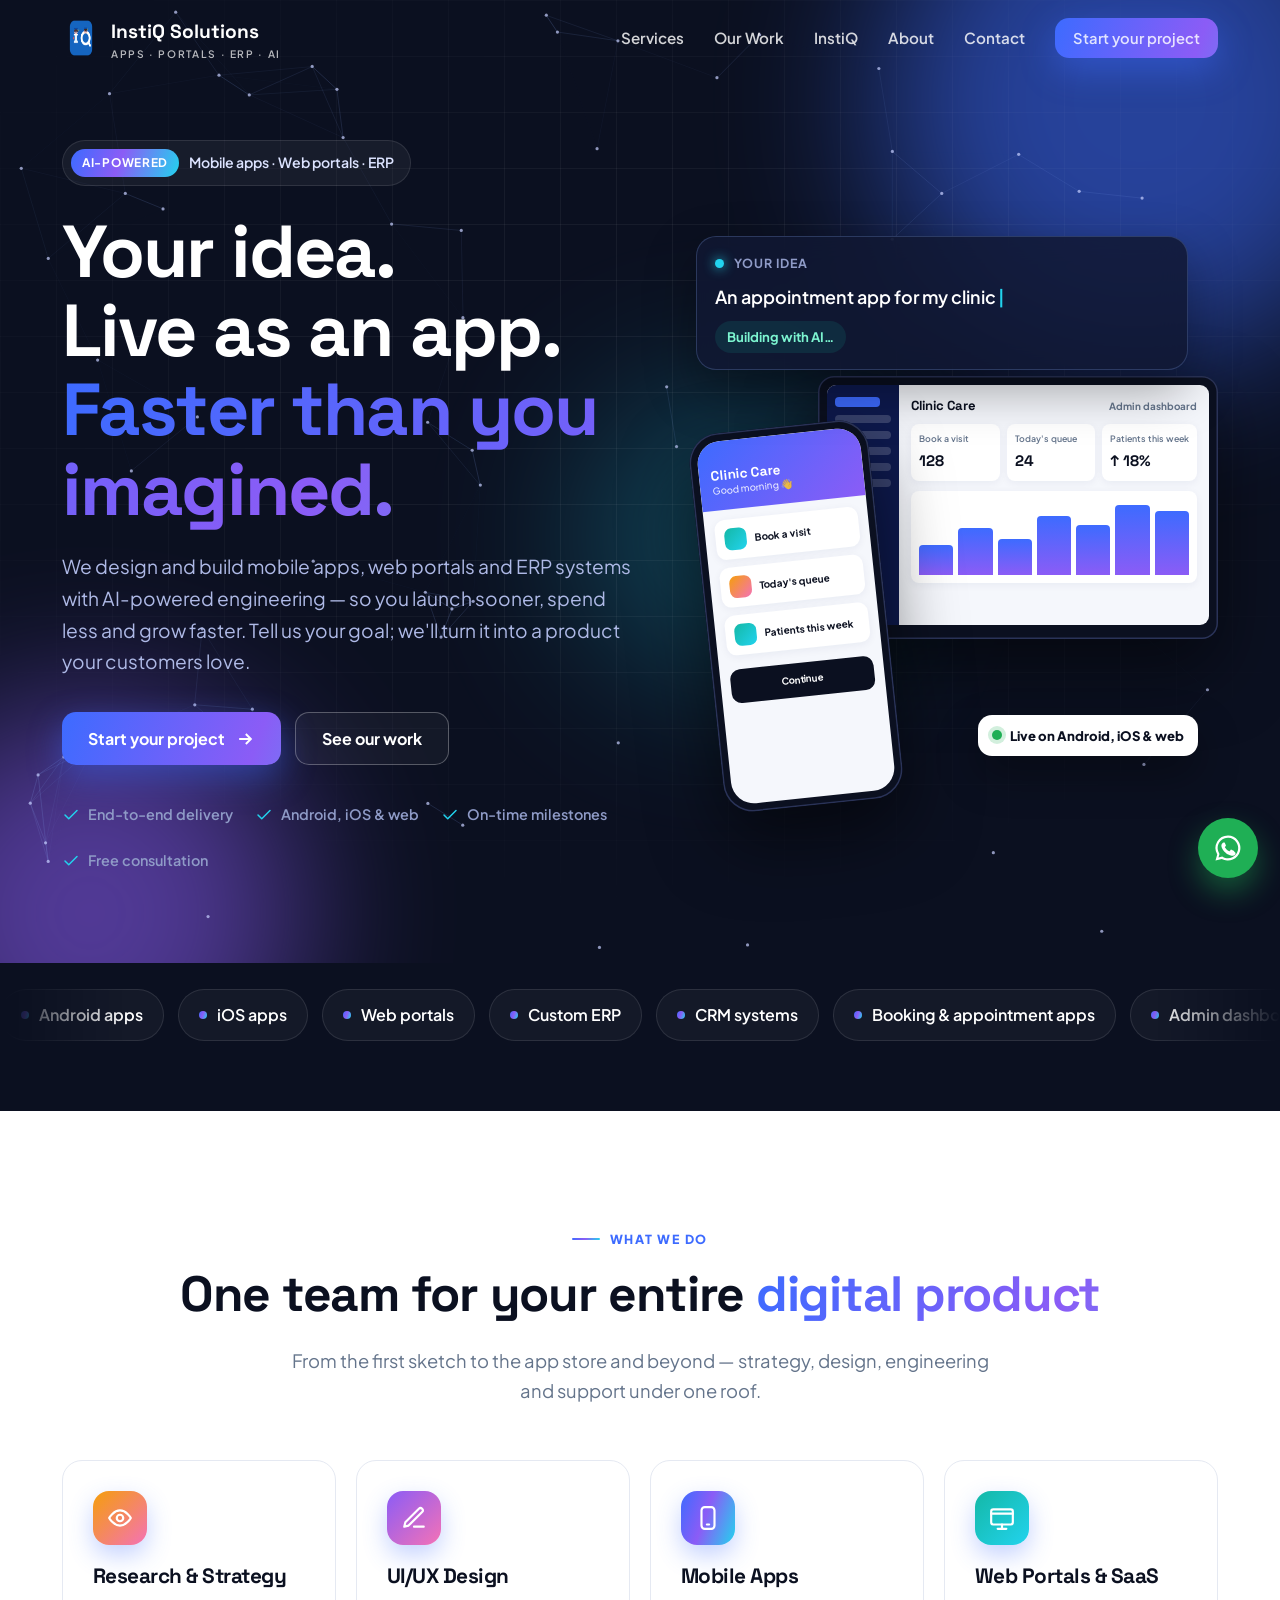
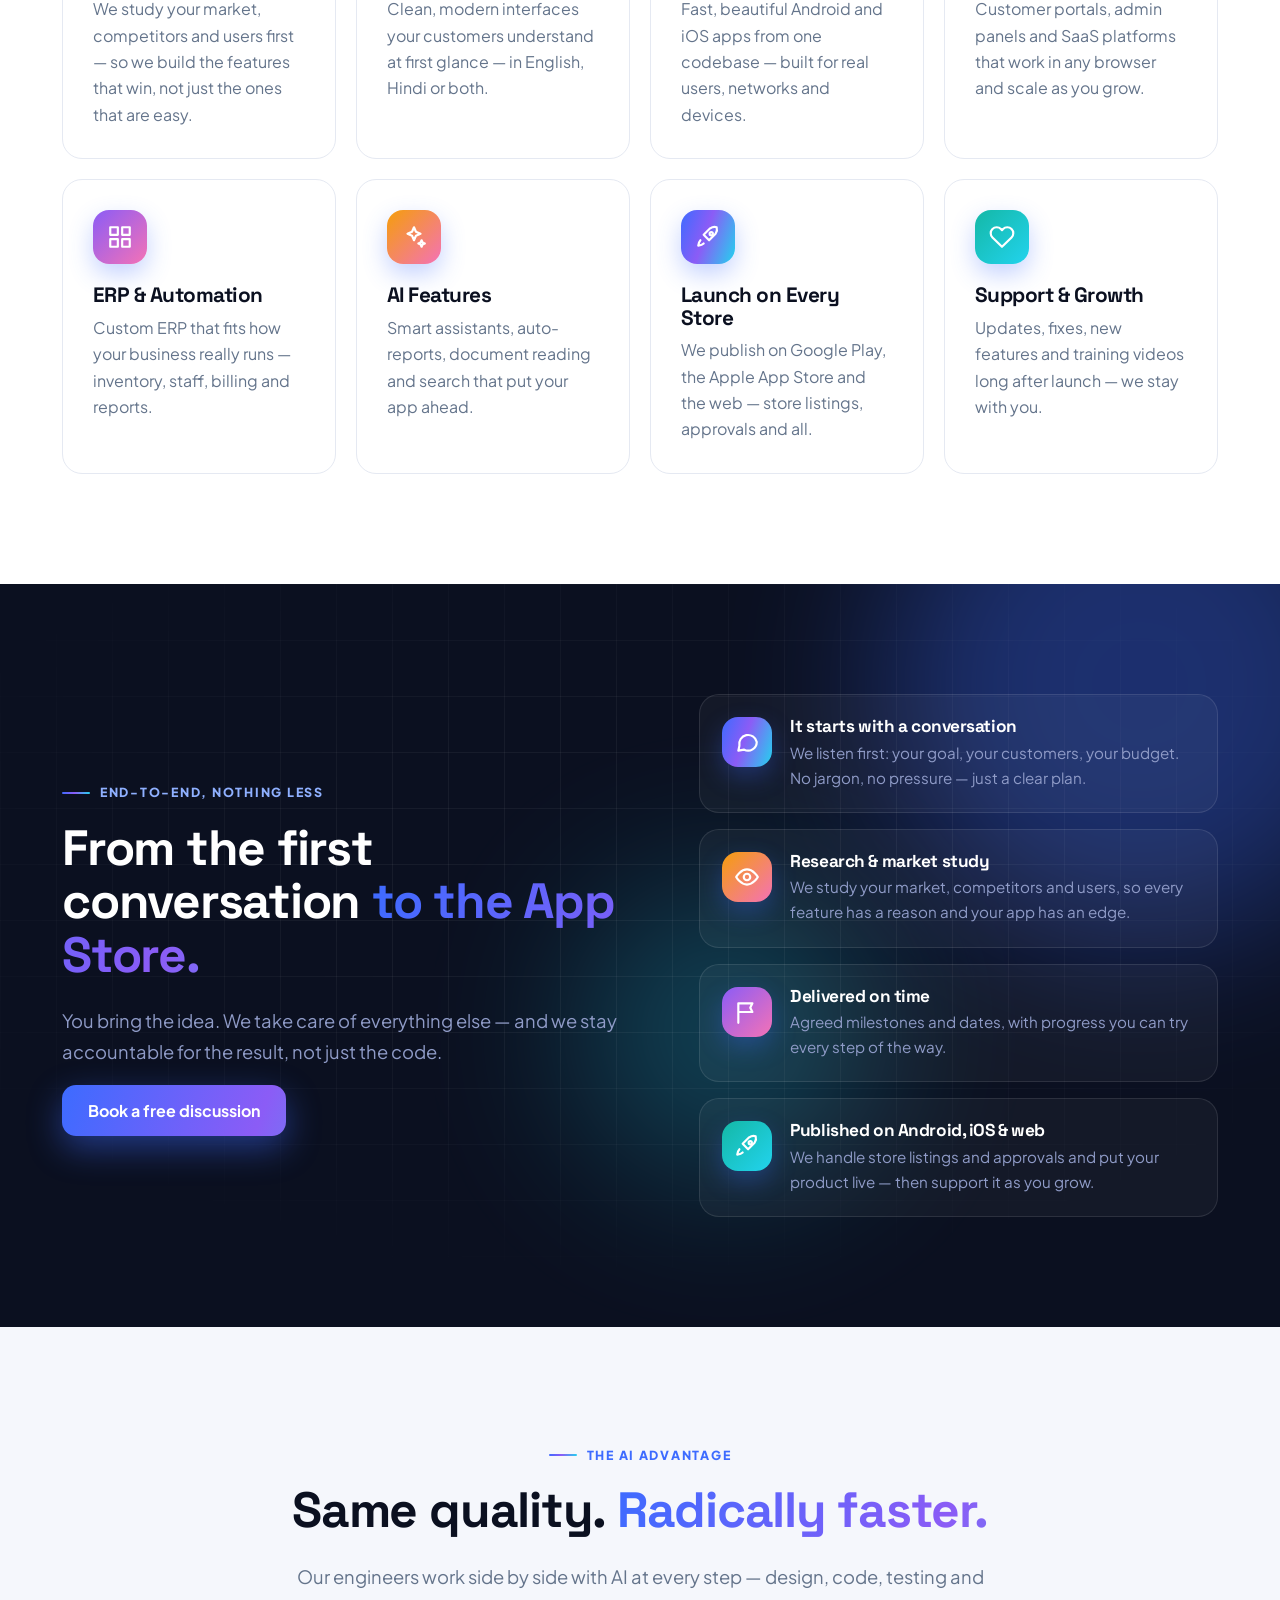
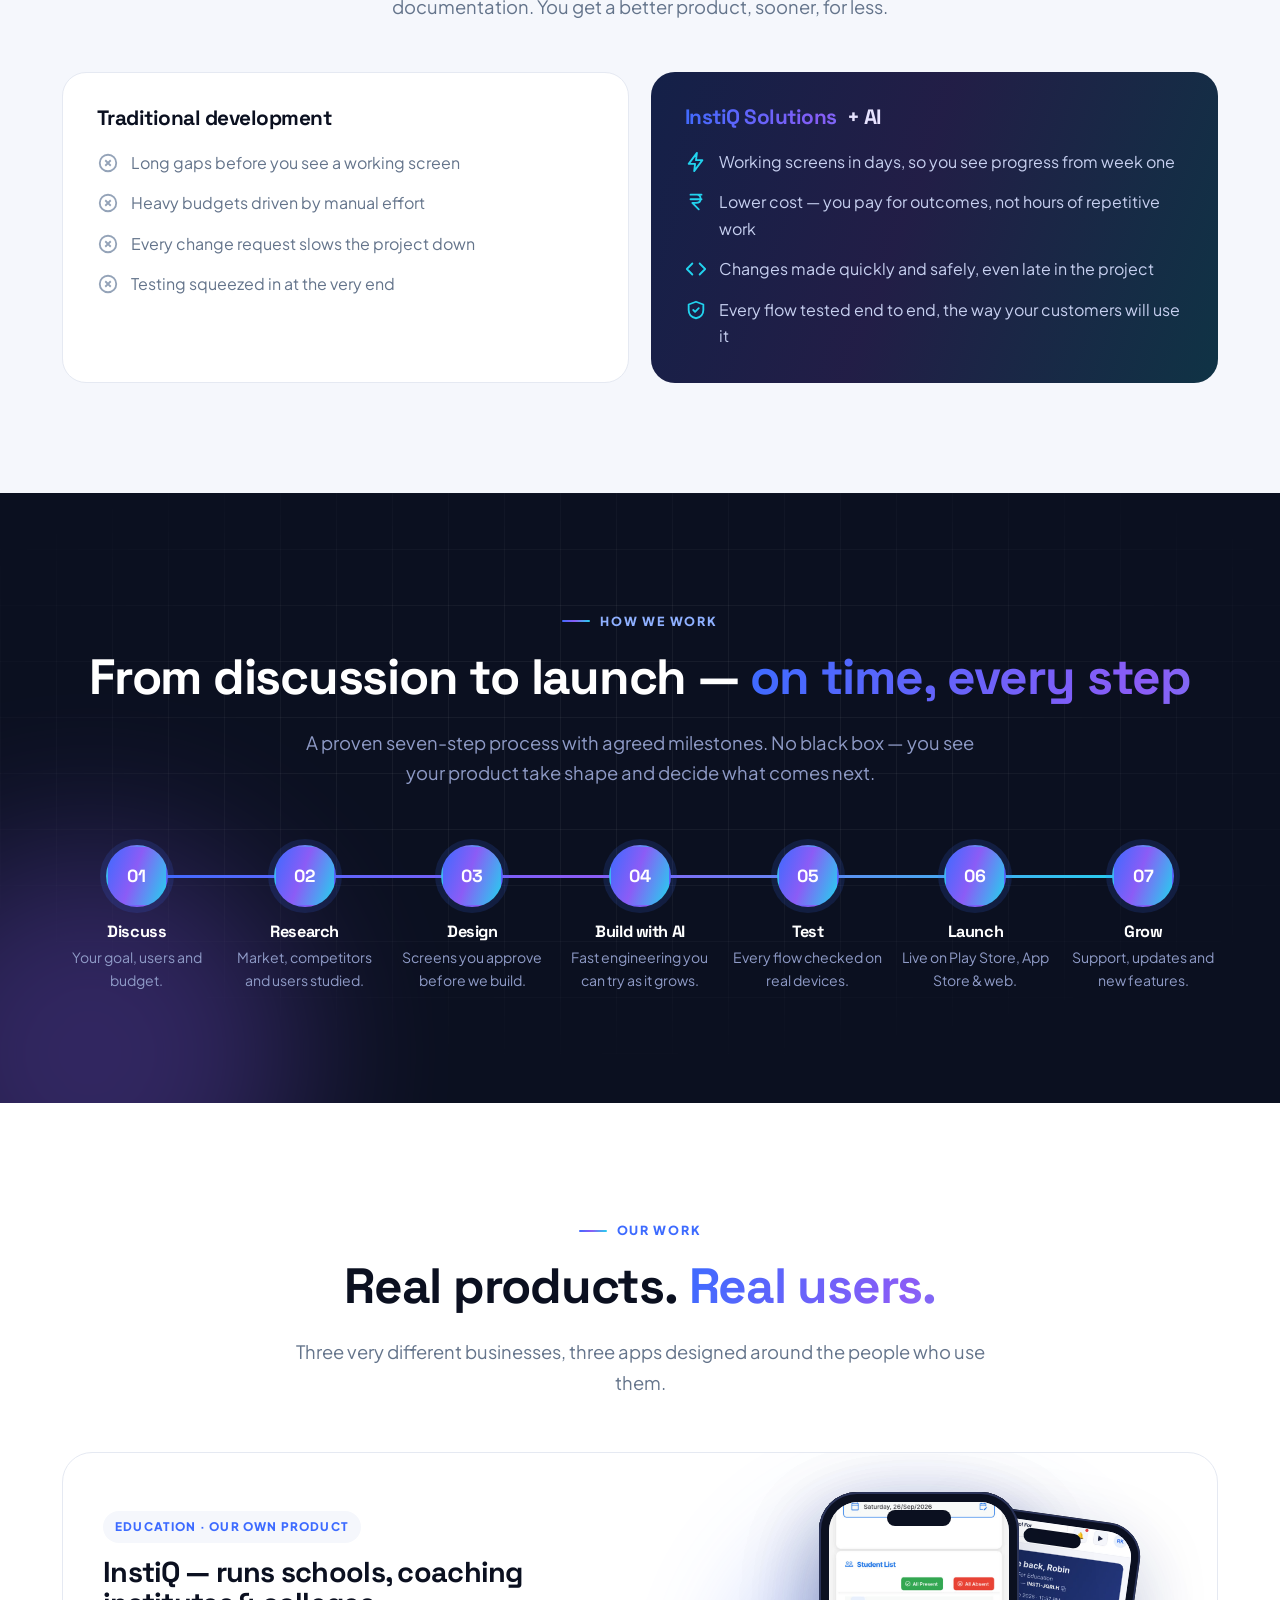
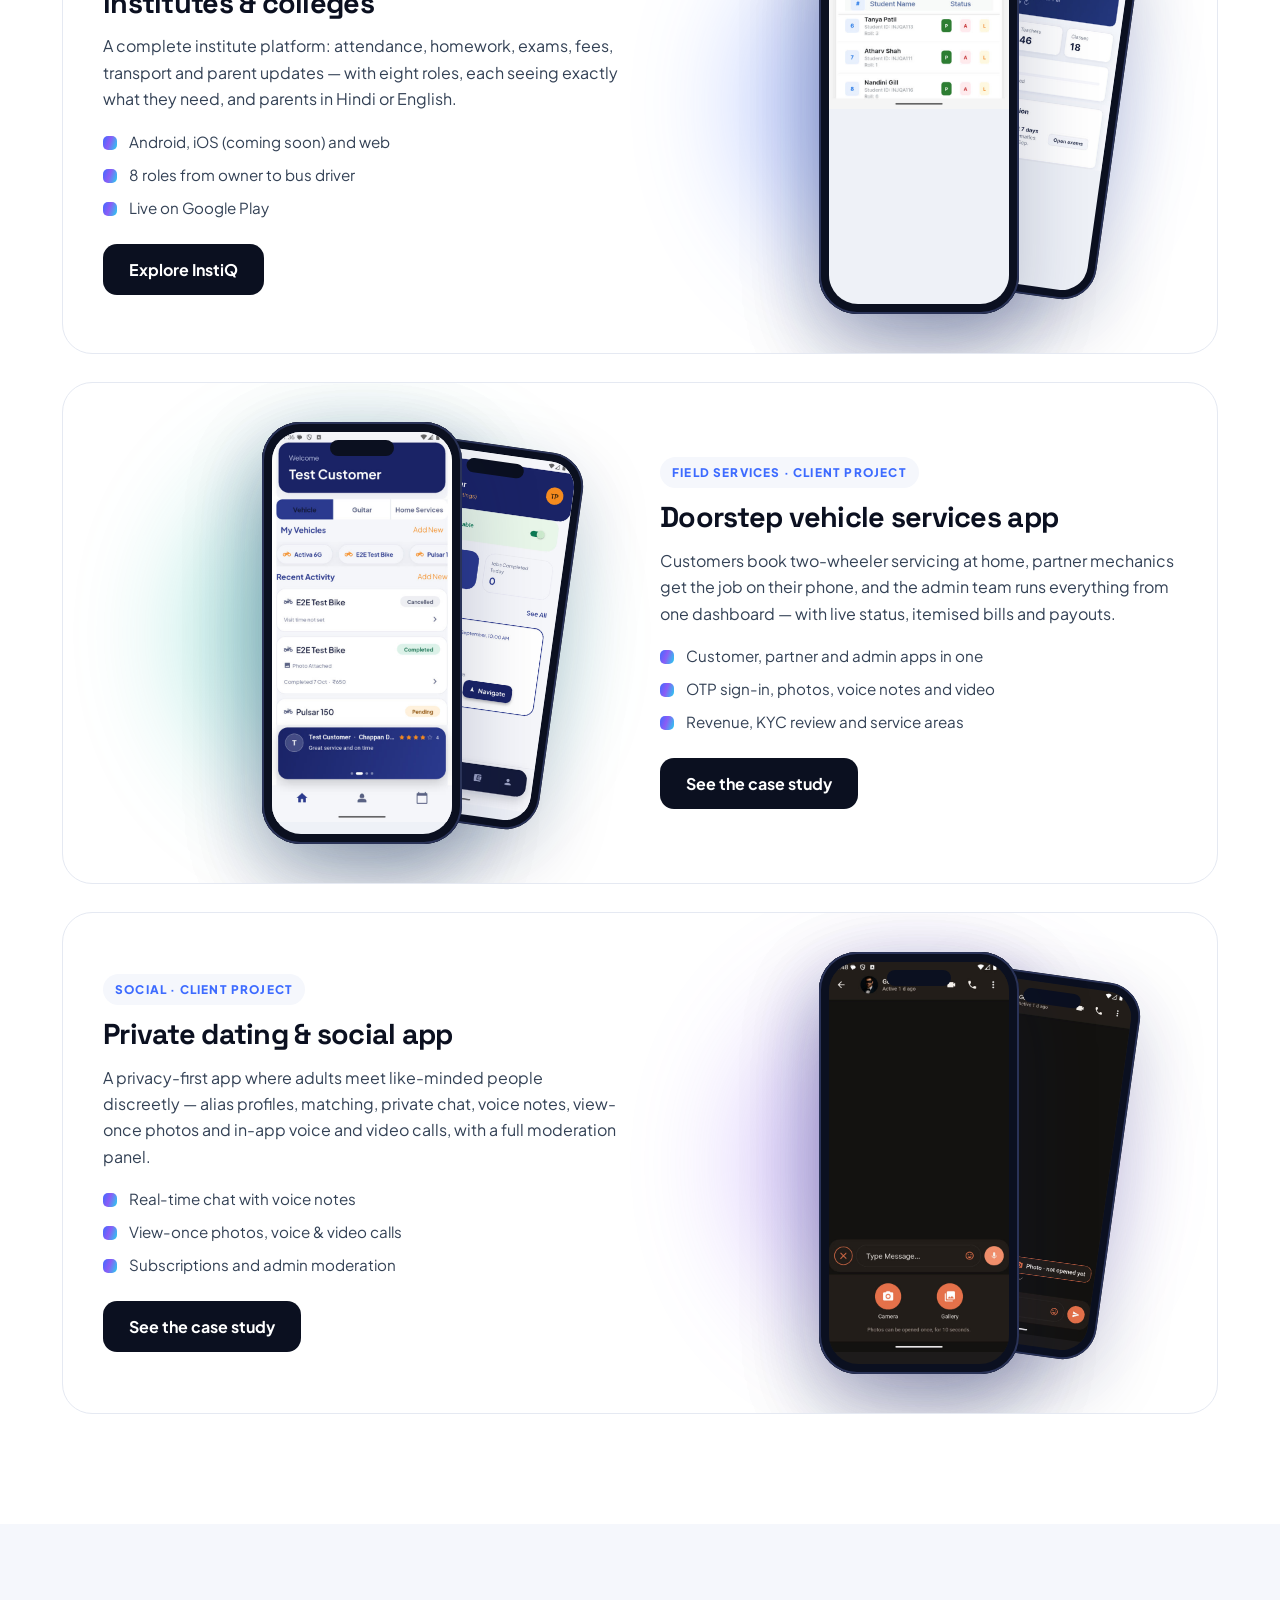
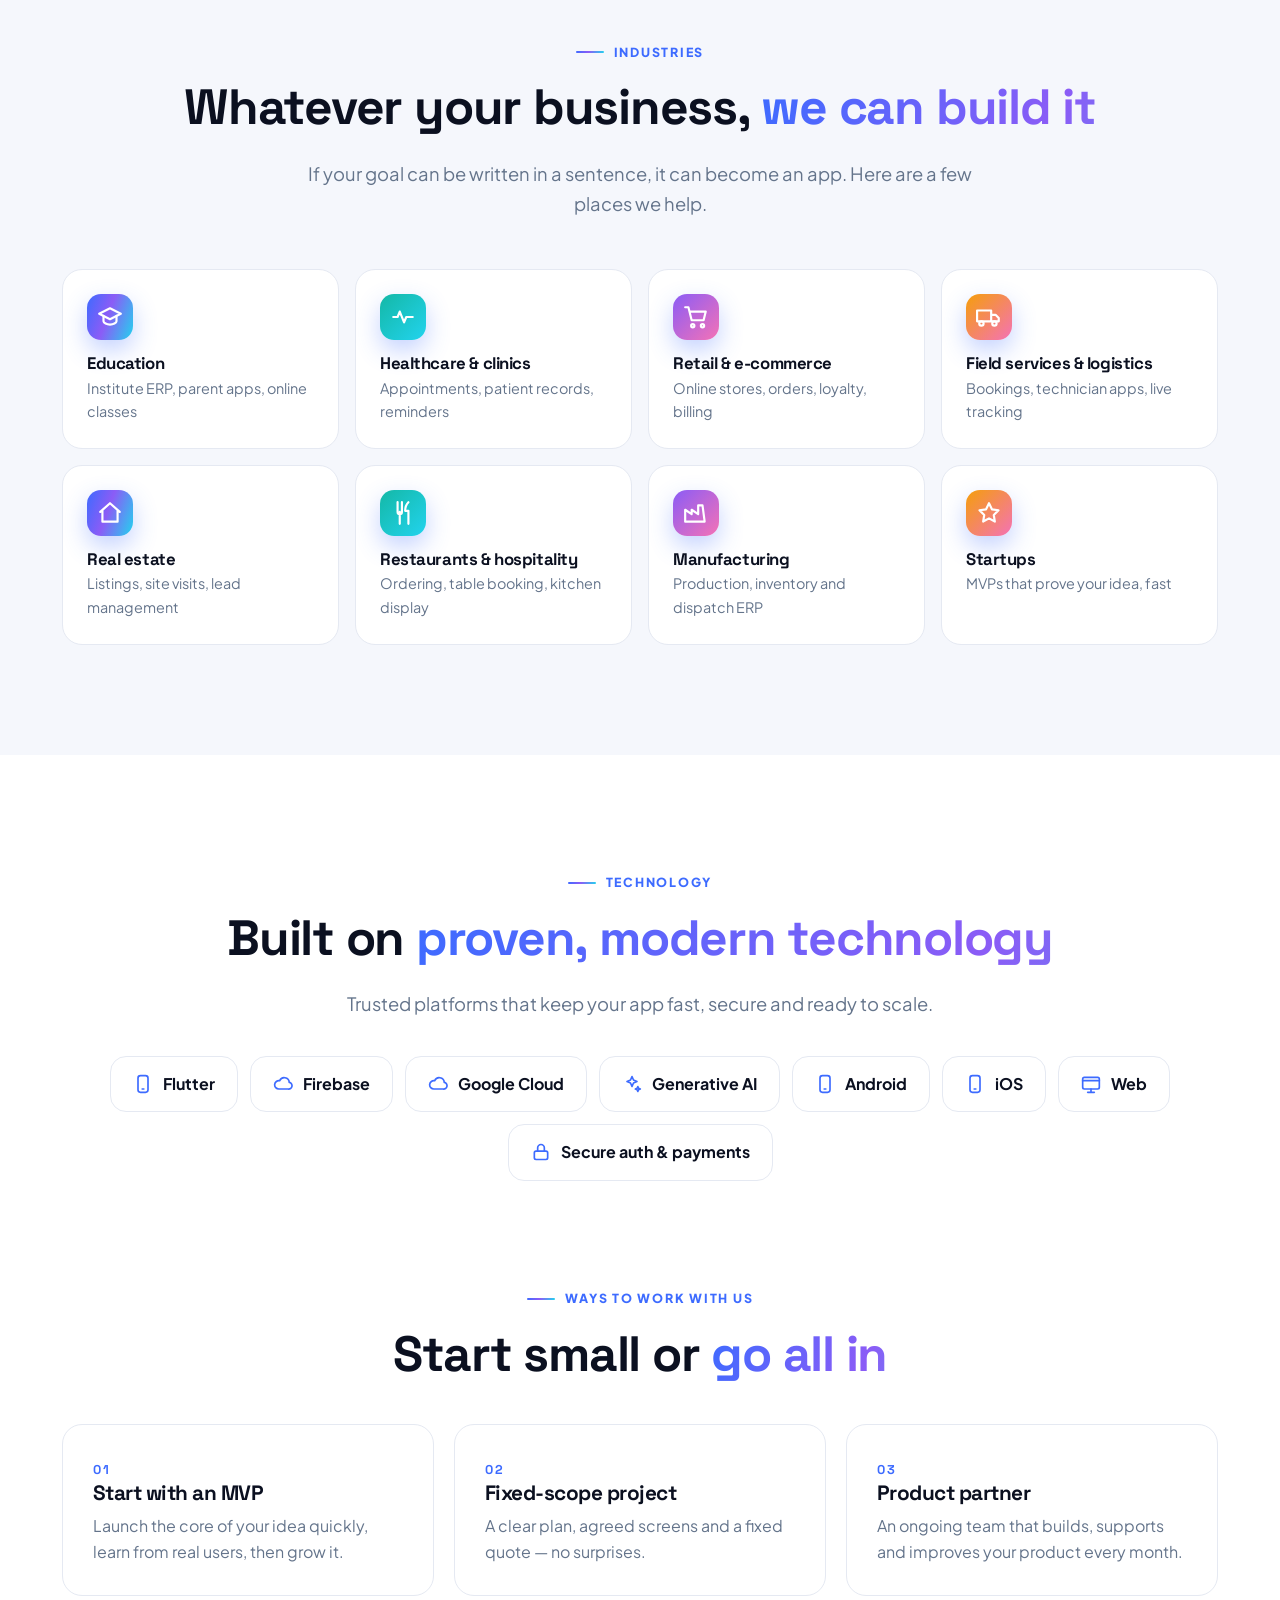
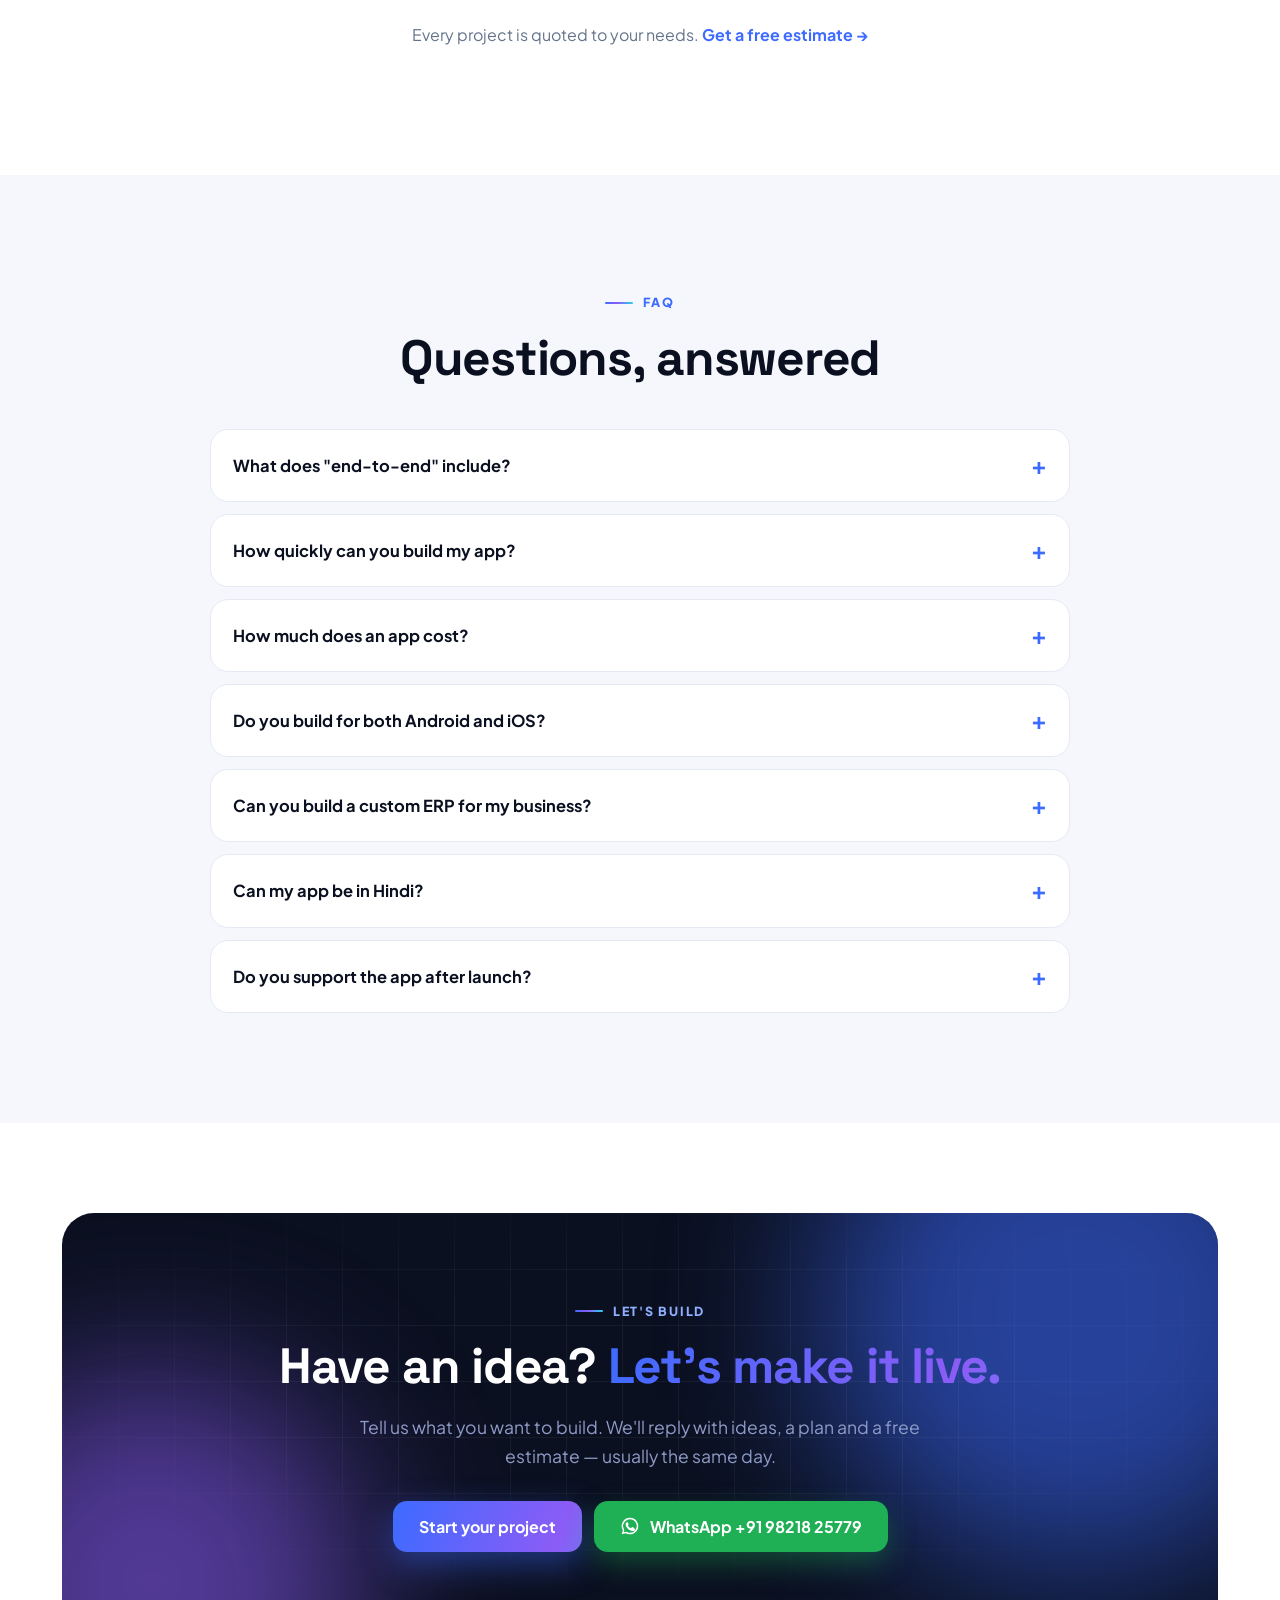
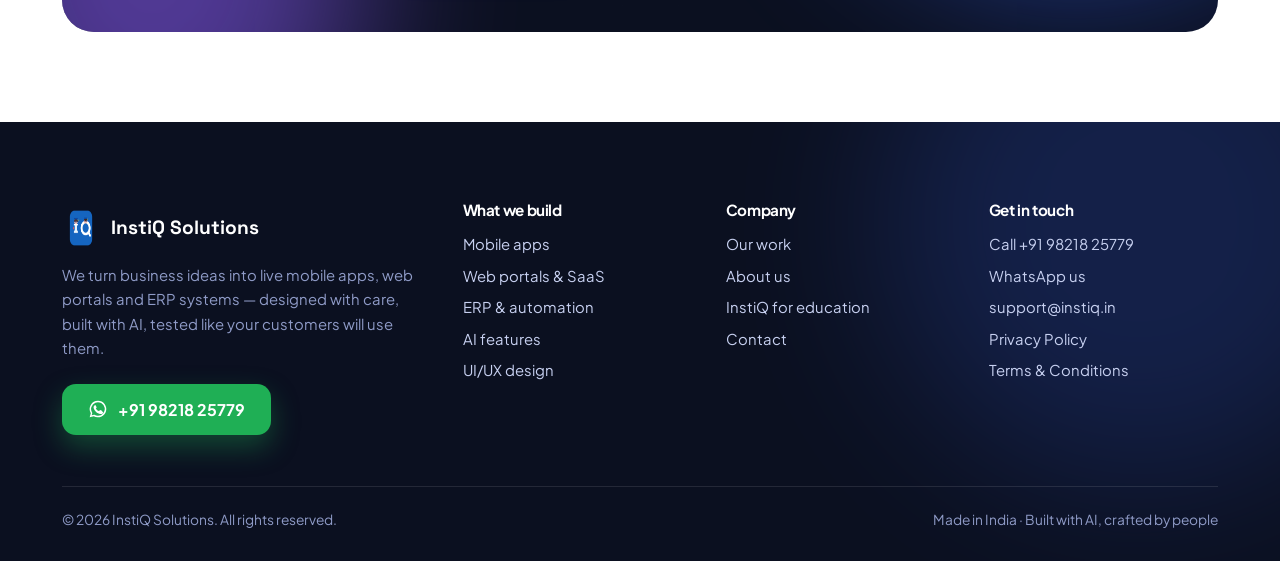
==== commit 088fd570: "InstiQ Solutions website v2: agency site, services, work, about, InstiQ product page" ====
--- a/index.html
+++ b/index.html
@@ -3,799 +3,453 @@
 <head>
 <meta charset="utf-8">
 <meta name="viewport" content="width=device-width, initial-scale=1">
-<title>InstiQ Solutions | Mobile App Development Company in India — AI-Powered Android & Web Apps</title>
-<meta name="description" content="InstiQ Solutions is an Indian mobile app development company. We build Android and web apps with AI — fast, affordable and fully tested: InstiQ for schools, coaching institutes and colleges, a private dating app, and a vehicle services app.">
-<meta name="keywords" content="mobile app development company India, app development company, AI app development, Android app development, web app development, custom app development, affordable app development, school management app, school management software India, coaching institute management app, college ERP software, dating app development, vehicle service app development, car service booking app, InstiQ, InstiQ Solutions">
+<title>InstiQ Solutions | AI-Powered Mobile App, Web Portal & ERP Development Company in India</title>
+<meta name="description" content="We turn business ideas into live mobile apps, web portals and ERP systems — end to end: discussion, market research, design, AI-powered development, testing and launch on Android, iOS and web.">
 <meta name="robots" content="index, follow, max-image-preview:large">
 <link rel="canonical" href="https://instiq.in/">
-<meta name="theme-color" content="#1A237E">
+<meta name="theme-color" content="#0B1020">
 <link rel="icon" type="image/png" href="screens/instiq-logo.png">
 <link rel="apple-touch-icon" href="screens/instiq-logo.png">
-
 <meta property="og:type" content="website">
 <meta property="og:site_name" content="InstiQ Solutions">
-<meta property="og:title" content="InstiQ Solutions — AI-powered mobile app development, India">
-<meta property="og:description" content="We build Android and web apps fast and affordably with AI: InstiQ for education, a private dating app and a vehicle services app.">
+<meta property="og:title" content="InstiQ Solutions | AI-Powered Mobile App, Web Portal & ERP Development Company in India">
+<meta property="og:description" content="We turn business ideas into live mobile apps, web portals and ERP systems — end to end: discussion, market research, design, AI-powered development, testing and launch on Android, iOS and web.">
 <meta property="og:url" content="https://instiq.in/">
 <meta property="og:image" content="https://instiq.in/screens/web-school-dashboard.jpg">
 <meta property="og:locale" content="en_IN">
 <meta name="twitter:card" content="summary_large_image">
-<meta name="twitter:title" content="InstiQ Solutions — AI-powered mobile app development, India">
-<meta name="twitter:description" content="Android and web apps built fast and affordably with AI: education, dating and vehicle services apps.">
+<meta name="twitter:title" content="InstiQ Solutions | AI-Powered Mobile App, Web Portal & ERP Development Company in India">
+<meta name="twitter:description" content="We turn business ideas into live mobile apps, web portals and ERP systems — end to end: discussion, market research, design, AI-powered development, testing and launch on Android, iOS and web.">
 <meta name="twitter:image" content="https://instiq.in/screens/web-school-dashboard.jpg">
-
 <link rel="preconnect" href="https://fonts.googleapis.com">
 <link rel="preconnect" href="https://fonts.gstatic.com" crossorigin>
-<link href="https://fonts.googleapis.com/css2?family=Plus+Jakarta+Sans:wght@400;500;600;700;800&display=swap" rel="stylesheet">
-
+<link href="https://fonts.googleapis.com/css2?family=Plus+Jakarta+Sans:wght@400;500;600;700;800&family=Space+Grotesk:wght@500;600;700&display=swap" rel="stylesheet">
+<link rel="stylesheet" href="site.css">
 <script type="application/ld+json">
-{
-  "@context": "https://schema.org",
-  "@graph": [
-    {
-      "@type": "Organization",
-      "@id": "https://instiq.in/#org",
-      "name": "InstiQ Solutions",
-      "url": "https://instiq.in/",
-      "logo": "https://instiq.in/screens/instiq-logo.png",
-      "email": "support@instiq.in",
-      "telephone": "+91-98218-25779",
-      "description": "Indian mobile app development company. AI-powered Android and web apps: InstiQ for schools, coaching institutes and colleges, a dating app and a vehicle services app.",
-      "knowsAbout": ["Mobile app development", "Android app development", "Web app development", "AI-assisted software development", "School management software", "Dating app development", "Vehicle service booking apps"],
-      "areaServed": "IN",
-      "sameAs": ["https://play.google.com/store/apps/details?id=com.hbkr.instiq", "https://youtube.com/shorts/LgpUDQxkyFg"],
-      "contactPoint": [{"@type": "ContactPoint", "telephone": "+91-98218-25779", "contactType": "sales", "areaServed": "IN", "availableLanguage": ["English", "Hindi"]}]
-    },
-    {
-      "@type": "WebSite",
-      "@id": "https://instiq.in/#website",
-      "url": "https://instiq.in/",
-      "name": "InstiQ Solutions",
-      "publisher": {"@id": "https://instiq.in/#org"},
-      "inLanguage": "en-IN"
-    },
-    {
-      "@type": "SoftwareApplication",
-      "name": "InstiQ — School, Coaching & College Management App",
-      "applicationCategory": "EducationalApplication",
-      "operatingSystem": "Android, Web",
-      "url": "https://instiq.in/",
-      "downloadUrl": "https://play.google.com/store/apps/details?id=com.hbkr.instiq",
-      "inLanguage": ["en", "hi"],
-      "publisher": {"@id": "https://instiq.in/#org"},
-      "offers": {"@type": "Offer", "price": "1499", "priceCurrency": "INR", "description": "Per month, up to 150 students. 14-day free trial."}
-    },
-    {
-      "@type": "FAQPage",
-      "mainEntity": [
-        {"@type": "Question", "name": "What does InstiQ do?", "acceptedAnswer": {"@type": "Answer", "text": "InstiQ runs a school, coaching institute or college in one app: attendance, class diary and homework, exams and results, fee records, front desk inquiries, transport, video lectures, chat and messages, leave and parent-teacher meetings."}},
-        {"@type": "Question", "name": "How much does InstiQ cost?", "acceptedAnswer": {"@type": "Answer", "text": "₹1,499 a month for up to 150 students, and ₹6 a month for each extra student. Teachers, staff and parents are free. Prices include all taxes, and there is a 14-day free trial."}},
-        {"@type": "Question", "name": "Can parents use InstiQ in Hindi?", "acceptedAnswer": {"@type": "Answer", "text": "Yes. Parents can switch the whole app between English and Hindi with one tap. Video guides are available in English and Hindi."}},
-        {"@type": "Question", "name": "Do you help us set it up?", "acceptedAnswer": {"@type": "Answer", "text": "Yes. Send us your existing Excel lists of classes, teachers and students and we set up your institute for you."}},
-        {"@type": "Question", "name": "Can InstiQ Solutions build a custom app for my business?", "acceptedAnswer": {"@type": "Answer", "text": "Yes. We build Android apps, web apps and websites using AI-assisted development, which keeps projects fast and cost-effective. Contact us on WhatsApp to discuss your idea."}}
-      ]
-    }
-  ]
-}
+{"@context":"https://schema.org","@type":"Organization","@id":"https://instiq.in/#org","name":"InstiQ Solutions","url":"https://instiq.in/","logo":"https://instiq.in/screens/instiq-logo.png","email":"support@instiq.in","telephone":"+91-98218-25779","description":"AI-powered mobile app, web portal and ERP development company from India.","areaServed":"IN","knowsAbout":["Mobile app development","Android app development","iOS app development","Web portal development","Custom ERP development","AI app development","UI/UX design"],"contactPoint":[{"@type":"ContactPoint","telephone":"+91-98218-25779","contactType":"sales","areaServed":"IN","availableLanguage":["English","Hindi"]}]}
 </script>
-
-<style>
-:root{
-  --navy:#1A237E; --indigo:#283593; --blue:#3D5AFE; --sky:#E8EDFF; --teal:#00A389; --amber:#F5A524; --rose:#F0506E;
-  --ink:#0F172A; --body:#334155; --mute:#64748B; --line:#E2E8F0; --bg:#FFFFFF; --soft:#F6F8FD; --card:#FFFFFF;
-  --radius:18px; --shadow:0 10px 30px rgba(26,35,126,.10); --shadow-lg:0 30px 60px rgba(26,35,126,.18);
-  --max:1180px;
-}
-*{box-sizing:border-box}
-html{scroll-behavior:smooth}
-body{margin:0;font-family:"Plus Jakarta Sans",system-ui,-apple-system,"Segoe UI",Roboto,"Noto Sans Devanagari",sans-serif;color:var(--body);background:var(--bg);line-height:1.6;-webkit-font-smoothing:antialiased;overflow-x:hidden}
-img{max-width:100%;display:block}
-a{color:inherit}
-h1,h2,h3,h4{color:var(--ink);line-height:1.15;margin:0 0 .5em;font-weight:800;letter-spacing:-.02em}
-h1{font-size:clamp(2.1rem,5vw,3.6rem)}
-h2{font-size:clamp(1.7rem,3.4vw,2.6rem)}
-h3{font-size:1.2rem}
-p{margin:0 0 1em}
-.wrap{max-width:var(--max);margin:0 auto;padding:0 20px}
-section{padding:96px 0;position:relative}
-.eyebrow{display:inline-flex;align-items:center;gap:8px;font-size:.8rem;font-weight:700;letter-spacing:.08em;text-transform:uppercase;color:var(--blue);background:var(--sky);padding:6px 12px;border-radius:999px;margin-bottom:16px}
-.lead{font-size:1.12rem;color:var(--mute);max-width:640px}
-.center{text-align:center}
-.center .lead{margin-left:auto;margin-right:auto}
-.grad{background:linear-gradient(100deg,var(--blue),#7C4DFF 45%,var(--teal));-webkit-background-clip:text;background-clip:text;color:transparent}
-
-/* buttons */
-.btn{display:inline-flex;align-items:center;justify-content:center;gap:10px;font-weight:700;font-size:1rem;padding:14px 22px;border-radius:14px;text-decoration:none;border:0;cursor:pointer;transition:transform .2s,box-shadow .2s,background .2s;font-family:inherit}
-.btn:hover{transform:translateY(-2px)}
-.btn-primary{background:var(--navy);color:#fff;box-shadow:0 10px 24px rgba(26,35,126,.28)}
-.btn-primary:hover{background:var(--indigo);box-shadow:0 16px 30px rgba(26,35,126,.34)}
-.btn-wa{background:#1FAF55;color:#fff;box-shadow:0 10px 24px rgba(31,175,85,.28)}
-.btn-ghost{background:#fff;color:var(--navy);border:1.5px solid var(--line)}
-.btn-ghost:hover{border-color:var(--navy)}
-.btn svg{width:20px;height:20px;flex:none}
-
-/* nav */
-header.nav{position:fixed;inset:0 0 auto 0;z-index:50;transition:background .3s,box-shadow .3s}
-header.nav.scrolled{background:rgba(255,255,255,.88);backdrop-filter:saturate(180%) blur(14px);box-shadow:0 1px 0 var(--line)}
-.nav-in{display:flex;align-items:center;justify-content:space-between;height:72px}
-.brand{display:flex;align-items:center;gap:10px;text-decoration:none;color:var(--ink);font-weight:800;font-size:1.15rem}
-.brand img{width:38px;height:38px;border-radius:10px}
-.brand small{display:block;font-size:.68rem;font-weight:600;color:var(--mute);letter-spacing:.06em;text-transform:uppercase;margin-top:-2px}
-.links{display:flex;gap:28px;align-items:center}
-.links a{text-decoration:none;font-weight:600;font-size:.95rem;color:var(--body)}
-.links a:hover{color:var(--navy)}
-.links a.btn,.links a.btn:hover{color:#fff}
-.menu-btn{display:none;background:none;border:0;padding:8px;cursor:pointer}
-.menu-btn span{display:block;width:24px;height:2px;background:var(--ink);margin:5px 0;border-radius:2px;transition:.3s}
-@media (max-width:900px){
-  .links{position:fixed;top:72px;left:0;right:0;flex-direction:column;align-items:stretch;gap:0;background:#fff;box-shadow:var(--shadow);padding:8px 20px 20px;transform:translateY(-130%);transition:transform .35s}
-  .links a{padding:14px 0;border-bottom:1px solid var(--line)}
-  .links .btn{margin-top:14px}
-  .links.open{transform:none}
-  .menu-btn{display:block}
-}
-
-/* hero */
-.hero{padding:150px 0 90px;background:radial-gradient(1200px 600px at 85% -10%,#E3E9FF 0%,transparent 60%),radial-gradient(900px 500px at -10% 20%,#E6FAF5 0%,transparent 55%),#fff;overflow:hidden}
-.blob{position:absolute;border-radius:50%;filter:blur(60px);opacity:.55;z-index:0}
-.blob.b1{width:360px;height:360px;background:#C7D2FE;top:60px;right:-80px;animation:drift 14s ease-in-out infinite}
-.blob.b2{width:280px;height:280px;background:#A7F3D0;bottom:-60px;left:-60px;animation:drift 18s ease-in-out infinite reverse}
-@keyframes drift{50%{transform:translate(-40px,30px) scale(1.08)}}
-.hero-grid{position:relative;z-index:1;display:grid;grid-template-columns:1.1fr .9fr;gap:48px;align-items:center}
-.hero h1 .rot{display:inline-block;min-width:8ch}
-.hero .lead{margin-bottom:28px}
-.cta-row{display:flex;flex-wrap:wrap;gap:12px;margin-bottom:28px}
-.trust{display:flex;flex-wrap:wrap;gap:10px}
-.chip{display:inline-flex;align-items:center;gap:8px;background:#fff;border:1px solid var(--line);border-radius:999px;padding:8px 14px;font-size:.88rem;font-weight:600;color:var(--ink)}
-.chip i{width:8px;height:8px;border-radius:50%;background:var(--teal);display:inline-block}
-.stage{position:relative;height:560px}
-.phone{position:absolute;width:250px;aspect-ratio:9/19;border-radius:38px;background:#EEF1F7;border:10px solid #0F172A;box-shadow:var(--shadow-lg);overflow:hidden}
-.phone::before{content:"";position:absolute;top:8px;left:50%;transform:translateX(-50%);width:70px;height:18px;border-radius:12px;background:#0F172A;z-index:3}
-.phone img{width:100%;height:auto;position:absolute;top:0;left:0;opacity:0;transition:opacity .9s ease}
-.phone img.on{opacity:1}
-.phone.p1{left:50%;top:10px;transform:translateX(-30%) rotate(4deg);z-index:2;animation:float 6s ease-in-out infinite}
-.phone.p2{left:0;top:80px;transform:rotate(-7deg);z-index:1;width:220px;animation:float 7s ease-in-out infinite .8s}
-@keyframes float{50%{margin-top:-14px}}
-.floater{position:absolute;z-index:4;background:#fff;border-radius:14px;box-shadow:var(--shadow);padding:10px 14px;font-size:.85rem;font-weight:700;color:var(--ink);display:flex;align-items:center;gap:10px;animation:float 5s ease-in-out infinite}
-.floater b{display:grid;place-items:center;width:30px;height:30px;border-radius:9px;color:#fff;font-size:.95rem}
-.floater.f1{top:40px;right:-6px}
-.floater.f1 b{background:var(--teal)}
-.floater.f2{bottom:90px;right:10px;animation-delay:1.2s}
-.floater.f2 b{background:var(--amber)}
-.floater.f3{bottom:20px;left:10px;animation-delay:2s}
-.floater.f3 b{background:var(--blue)}
-@media (max-width:980px){.hero-grid{grid-template-columns:1fr}.stage{height:520px;max-width:420px;margin:0 auto;width:100%}}
-@media (max-width:480px){.stage{height:470px}.phone{width:210px}.phone.p2{width:180px}.floater{font-size:.75rem}}
-
-/* facts strip */
-.facts{padding:0;margin-top:-30px;position:relative;z-index:2}
-.facts-in{background:var(--navy);color:#fff;border-radius:24px;display:grid;grid-template-columns:repeat(5,1fr);padding:28px 18px;box-shadow:var(--shadow-lg)}
-.fact{text-align:center;padding:6px 10px;border-right:1px solid rgba(255,255,255,.15)}
-.fact:last-child{border:0}
-.fact strong{display:block;font-size:1.6rem;font-weight:800;color:#fff}
-.fact span{font-size:.86rem;color:#C7D0FF}
-@media (max-width:820px){.facts-in{grid-template-columns:repeat(2,1fr);gap:14px}.fact{border:0}.fact:last-child{grid-column:1/-1}}
-
-/* apps tabs */
-.tabs{display:inline-flex;gap:6px;background:var(--soft);border:1px solid var(--line);padding:6px;border-radius:16px;margin:10px 0 40px;flex-wrap:wrap;justify-content:center}
-.tab{border:0;background:none;padding:12px 20px;border-radius:12px;font:700 1rem "Plus Jakarta Sans",sans-serif;color:var(--body);cursor:pointer;transition:.25s}
-.tab[aria-selected="true"]{background:var(--navy);color:#fff;box-shadow:0 8px 18px rgba(26,35,126,.25)}
-.panel{display:grid;grid-template-columns:1fr 1fr;gap:48px;align-items:center;text-align:left}
-.panel[hidden]{display:none}
-.panel.show{animation:fadeUp .5s ease both}
-@keyframes fadeUp{from{opacity:0;transform:translateY(16px)}to{opacity:1;transform:none}}
-.panel h3{font-size:1.8rem}
-.ticks{list-style:none;padding:0;margin:18px 0 26px;display:grid;gap:10px}
-.ticks li{position:relative;padding-left:34px}
-.ticks li::before{content:"";position:absolute;left:0;top:2px;width:22px;height:22px;border-radius:7px;background:var(--sky) url("data:image/svg+xml,%3Csvg xmlns='http://www.w3.org/2000/svg' viewBox='0 0 24 24' fill='none' stroke='%233D5AFE' stroke-width='3' stroke-linecap='round' stroke-linejoin='round'%3E%3Cpath d='M5 12l5 5L20 7'/%3E%3C/svg%3E") center/14px no-repeat}
-.trio{display:flex;gap:16px;justify-content:center;align-items:flex-end}
-.mini{width:170px;aspect-ratio:9/19;border-radius:28px;border:8px solid #0F172A;background:#EEF1F7;overflow:hidden;box-shadow:var(--shadow);transition:transform .35s}
-.mini img{width:100%}
-.mini:nth-child(2){width:190px;transform:translateY(-18px)}
-.trio:hover .mini{transform:translateY(-6px)}
-.trio:hover .mini:nth-child(2){transform:translateY(-26px)}
-.video-card{margin-top:4px;display:flex;align-items:center;gap:14px;background:var(--soft);border:1px solid var(--line);border-radius:16px;padding:10px;cursor:pointer;text-align:left;width:100%;font:inherit}
-.video-card img{width:120px;border-radius:10px}
-.video-card b{color:var(--ink);display:block}
-.video-card span{font-size:.85rem;color:var(--mute)}
-@media (max-width:900px){.panel{grid-template-columns:1fr}.trio{order:-1}.mini{width:120px}.mini:nth-child(2){width:140px}}
-
-/* roles */
-.soft{background:var(--soft)}
-.roles{display:grid;grid-template-columns:repeat(4,1fr);gap:16px;margin-top:40px}
-.role{background:#fff;border:1px solid var(--line);border-radius:var(--radius);padding:22px;transition:transform .3s,box-shadow .3s,border-color .3s}
-.role:hover{transform:translateY(-6px);box-shadow:var(--shadow);border-color:#C7D2FE}
-.ico{width:46px;height:46px;border-radius:13px;display:grid;place-items:center;margin-bottom:14px;color:#fff}
-.ico svg{width:24px;height:24px}
-.role h4{font-size:1.05rem;margin-bottom:4px}
-.role p{font-size:.92rem;color:var(--mute);margin:0}
-@media (max-width:900px){.roles{grid-template-columns:repeat(2,1fr)}}
-@media (max-width:480px){.roles{grid-template-columns:1fr}}
-
-/* features */
-.feats{display:grid;grid-template-columns:repeat(3,1fr);gap:18px;margin-top:40px}
-.feat{position:relative;padding:26px;border-radius:var(--radius);background:#fff;border:1px solid var(--line);overflow:hidden;transition:transform .3s,box-shadow .3s}
-.feat::after{content:"";position:absolute;inset:auto -40% -60% auto;width:180px;height:180px;border-radius:50%;background:var(--c,#E8EDFF);opacity:.0;transition:opacity .4s}
-.feat:hover{transform:translateY(-5px);box-shadow:var(--shadow)}
-.feat:hover::after{opacity:.6}
-.feat h4{font-size:1.06rem;margin:0 0 6px;position:relative;z-index:1}
-.feat p{font-size:.93rem;color:var(--mute);margin:0;position:relative;z-index:1}
-.feat .ico{position:relative;z-index:1}
-.tag{display:inline-block;font-size:.7rem;font-weight:800;letter-spacing:.06em;text-transform:uppercase;color:#9A6700;background:#FFF4D6;padding:3px 8px;border-radius:6px;margin-left:6px;vertical-align:middle}
-@media (max-width:900px){.feats{grid-template-columns:repeat(2,1fr)}}
-@media (max-width:560px){.feats{grid-template-columns:1fr}}
-
-/* gallery marquee */
-.marquee{overflow:hidden;margin-top:40px;mask-image:linear-gradient(90deg,transparent,#000 8%,#000 92%,transparent)}
-.track{display:flex;gap:22px;width:max-content;animation:scroll 60s linear infinite}
-.marquee:hover .track{animation-play-state:paused}
-@keyframes scroll{to{transform:translateX(-50%)}}
-.shot{width:200px;flex:none}
-.shot .mini{width:200px}
-.shot figcaption{text-align:center;font-size:.85rem;font-weight:600;color:var(--body);margin-top:10px}
-.laptop{max-width:880px;margin:64px auto 0;position:relative}
-.laptop .screen{border:12px solid #0F172A;border-bottom-width:16px;border-radius:18px 18px 6px 6px;overflow:hidden;box-shadow:var(--shadow-lg);background:#0F172A}
-.laptop .base{height:16px;background:linear-gradient(#cbd5e1,#94a3b8);border-radius:0 0 18px 18px;margin:0 -40px}
-.laptop .badge{position:absolute;top:-16px;left:50%;transform:translateX(-50%);background:var(--teal);color:#fff;font-weight:700;font-size:.82rem;padding:6px 14px;border-radius:999px;box-shadow:var(--shadow)}
-
-/* AI section */
-.dark{background:#0B1240;color:#C9D2FF;overflow:hidden}
-.dark h2,.dark h3,.dark h4{color:#fff}
-.dark .lead{color:#A9B4E8}
-.dark .eyebrow{background:rgba(124,77,255,.18);color:#C4B5FF}
-.ai-grid{display:grid;grid-template-columns:repeat(4,1fr);gap:18px;margin-top:44px}
-.ai-card{background:rgba(255,255,255,.05);border:1px solid rgba(255,255,255,.1);border-radius:var(--radius);padding:24px;transition:transform .3s,background .3s}
-.ai-card:hover{transform:translateY(-6px);background:rgba(255,255,255,.09)}
-.ai-card p{font-size:.93rem;margin:0;color:#A9B4E8}
-.ai-card .num{font-size:.8rem;font-weight:800;color:#8C9EFF;letter-spacing:.1em}
-.services{display:flex;flex-wrap:wrap;gap:10px;justify-content:center;margin-top:36px}
-.services span{border:1px solid rgba(255,255,255,.18);border-radius:999px;padding:9px 16px;font-weight:600;color:#fff;font-size:.92rem}
-.grid-bg{position:absolute;inset:0;background-image:linear-gradient(rgba(255,255,255,.04) 1px,transparent 1px),linear-gradient(90deg,rgba(255,255,255,.04) 1px,transparent 1px);background-size:44px 44px;mask-image:radial-gradient(ellipse at center,#000 30%,transparent 75%);pointer-events:none}
-@media (max-width:900px){.ai-grid{grid-template-columns:repeat(2,1fr)}}
-@media (max-width:520px){.ai-grid{grid-template-columns:1fr}}
-
-/* process */
-.steps{display:grid;grid-template-columns:repeat(5,1fr);gap:16px;margin-top:44px;counter-reset:s;position:relative}
-.steps::before{content:"";position:absolute;top:27px;left:10%;right:10%;height:2px;background:linear-gradient(90deg,var(--blue),var(--teal));opacity:.35}
-.step{text-align:center;position:relative}
-.step::before{counter-increment:s;content:counter(s);display:grid;place-items:center;width:56px;height:56px;margin:0 auto 14px;border-radius:50%;background:#fff;border:2px solid var(--blue);font-weight:800;color:var(--navy);font-size:1.2rem;box-shadow:var(--shadow)}
-.step h4{font-size:1rem;margin-bottom:4px}
-.step p{font-size:.88rem;color:var(--mute);margin:0}
-@media (max-width:900px){.steps{grid-template-columns:1fr 1fr}.steps::before{display:none}}
-
-/* pricing */
-.price-wrap{display:grid;grid-template-columns:1.2fr 1fr;gap:24px;margin-top:40px;align-items:stretch}
-.price{background:linear-gradient(150deg,var(--navy),#3949AB);color:#fff;border-radius:24px;padding:36px;box-shadow:var(--shadow-lg);position:relative;overflow:hidden}
-.price h3{color:#fff;font-size:1.2rem}
-.price .amt{font-size:3rem;font-weight:800;line-height:1;margin:10px 0 4px;color:#fff}
-.price .amt small{font-size:1rem;font-weight:600;color:#C7D0FF}
-.price ul{list-style:none;padding:0;margin:20px 0 26px;display:grid;gap:8px}
-.price li::before{content:"✓  ";color:#7CF5D0;font-weight:800}
-.price .btn{background:#fff;color:var(--navy)}
-.calc{background:#fff;border:1px solid var(--line);border-radius:24px;padding:28px}
-.calc label{font-weight:700;color:var(--ink);display:block;margin-bottom:10px}
-.calc input[type=range]{width:100%;accent-color:var(--navy)}
-.calc .out{font-size:2.2rem;font-weight:800;color:var(--navy);margin:14px 0 4px}
-.calc .small{font-size:.88rem;color:var(--mute)}
-.addons{display:grid;gap:10px;margin-top:18px}
-.addon{display:flex;justify-content:space-between;gap:10px;background:var(--soft);border-radius:12px;padding:12px 14px;font-size:.92rem}
-.addon b{color:var(--ink)}
-@media (max-width:900px){.price-wrap{grid-template-columns:1fr}}
-
-/* faq */
-.faq{max-width:820px;margin:40px auto 0;display:grid;gap:12px}
-.faq details{background:#fff;border:1px solid var(--line);border-radius:16px;padding:4px 20px;transition:box-shadow .3s}
-.faq details[open]{box-shadow:var(--shadow)}
-.faq summary{cursor:pointer;list-style:none;font-weight:700;color:var(--ink);padding:16px 0;display:flex;justify-content:space-between;gap:12px}
-.faq summary::-webkit-details-marker{display:none}
-.faq summary::after{content:"+";font-size:1.4rem;line-height:1;color:var(--blue);transition:transform .3s}
-.faq details[open] summary::after{transform:rotate(45deg)}
-.faq details p{margin:0 0 16px;color:var(--mute)}
-
-/* contact */
-.contact{display:grid;grid-template-columns:.9fr 1.1fr;gap:36px;margin-top:40px;align-items:start}
-.direct{display:grid;gap:14px}
-.dcard{display:flex;align-items:center;gap:16px;background:#fff;border:1px solid var(--line);border-radius:18px;padding:18px;text-decoration:none;transition:transform .25s,box-shadow .25s}
-.dcard:hover{transform:translateY(-3px);box-shadow:var(--shadow)}
-.dcard b{display:block;color:var(--ink);font-size:1.05rem}
-.dcard span{font-size:.9rem;color:var(--mute)}
-form.req{background:#fff;border:1px solid var(--line);border-radius:24px;padding:28px;box-shadow:var(--shadow)}
-.row{display:grid;grid-template-columns:1fr 1fr;gap:14px}
-.field{margin-bottom:14px}
-.field label{display:block;font-weight:700;font-size:.88rem;color:var(--ink);margin-bottom:6px}
-.field input,.field select,.field textarea{width:100%;padding:12px 14px;border:1.5px solid var(--line);border-radius:12px;font:500 .98rem "Plus Jakarta Sans",sans-serif;color:var(--ink);background:#fff;transition:border-color .2s,box-shadow .2s}
-.field input:focus,.field select:focus,.field textarea:focus{outline:0;border-color:var(--blue);box-shadow:0 0 0 4px rgba(61,90,254,.12)}
-.field textarea{min-height:100px;resize:vertical}
-.err{color:#C62828;font-size:.85rem;margin-top:6px;display:none}
-.field.bad input{border-color:#E57373}
-.field.bad .err{display:block}
-.form-actions{display:flex;flex-wrap:wrap;gap:10px;margin-top:6px}
-.note{font-size:.82rem;color:var(--mute);margin-top:12px}
-@media (max-width:900px){.contact{grid-template-columns:1fr}}
-@media (max-width:520px){.row{grid-template-columns:1fr}}
-
-/* footer */
-footer{background:#0B1240;color:#A9B4E8;padding:56px 0 28px;font-size:.92rem}
-.foot{display:grid;grid-template-columns:1.4fr 1fr 1fr 1fr;gap:28px}
-footer h4{color:#fff;font-size:.95rem;margin-bottom:12px}
-footer a{color:#C9D2FF;text-decoration:none;display:block;margin:6px 0}
-footer a:hover{color:#fff}
-.legal{border-top:1px solid rgba(255,255,255,.1);margin-top:36px;padding-top:20px;display:flex;justify-content:space-between;flex-wrap:wrap;gap:10px;font-size:.85rem}
-@media (max-width:820px){.foot{grid-template-columns:1fr 1fr}}
-
-/* float wa */
-.wa-float{position:fixed;right:20px;bottom:20px;z-index:60;width:58px;height:58px;border-radius:50%;background:#1FAF55;display:grid;place-items:center;box-shadow:0 12px 28px rgba(31,175,85,.4);animation:pulse 2.6s infinite}
-.wa-float svg{width:30px;height:30px}
-@keyframes pulse{0%{box-shadow:0 0 0 0 rgba(31,175,85,.5)}70%{box-shadow:0 0 0 18px rgba(31,175,85,0)}100%{box-shadow:0 0 0 0 rgba(31,175,85,0)}}
-
-/* video modal */
-.modal{position:fixed;inset:0;z-index:80;background:rgba(10,15,40,.82);display:none;align-items:center;justify-content:center;padding:20px}
-.modal.open{display:flex}
-.modal video{max-width:min(420px,92vw);max-height:86vh;border-radius:18px;background:#000}
-.modal button{position:absolute;top:18px;right:18px;background:#fff;border:0;width:44px;height:44px;border-radius:50%;font-size:1.4rem;cursor:pointer}
-
-/* reveal */
-.reveal{opacity:0;transform:translateY(28px);transition:opacity .8s ease,transform .8s ease}
-.reveal.in{opacity:1;transform:none}
-.d1{transition-delay:.08s}.d2{transition-delay:.16s}.d3{transition-delay:.24s}.d4{transition-delay:.32s}
-@media (prefers-reduced-motion:reduce){*,*::before,*::after{animation:none!important;transition:none!important}.reveal{opacity:1;transform:none}html{scroll-behavior:auto}}
-</style>
+<script type="application/ld+json">
+{"@context":"https://schema.org","@type":"FAQPage","mainEntity":[
+{"@type":"Question","name":"What does end-to-end development include?","acceptedAnswer":{"@type":"Answer","text":"Everything: the first discussion, research and market study, design, development, testing, publishing on Google Play, the App Store and the web, and support after launch."}},
+{"@type":"Question","name":"How much does an app cost?","acceptedAnswer":{"@type":"Answer","text":"Every project is quoted to your needs. AI-powered development removes repetitive work, so prices are usually lower than traditional development. Share your idea for a free estimate."}},
+{"@type":"Question","name":"Do you build for both Android and iOS?","acceptedAnswer":{"@type":"Answer","text":"Yes. We build Android and iOS apps from one modern codebase, plus web portals that work in any browser."}},
+{"@type":"Question","name":"Can you build a custom ERP for my business?","acceptedAnswer":{"@type":"Answer","text":"Yes. We design ERP systems around how your business actually works: inventory, staff, billing, approvals and reports."}},
+{"@type":"Question","name":"Do you support the app after launch?","acceptedAnswer":{"@type":"Answer","text":"Yes. We publish your app on Google Play and the App Store and offer ongoing updates, support and new features."}}]}
+</script>
 </head>
 <body>
-
-<header class="nav" id="nav">
+<header class="nav">
   <div class="wrap nav-in">
-    <a class="brand" href="#top" aria-label="InstiQ Solutions home">
-      <img src="screens/instiq-logo.png" alt="InstiQ logo" width="38" height="38">
-      <span>InstiQ Solutions<small>Mobile app company</small></span>
-    </a>
-    <button class="menu-btn" id="menuBtn" aria-label="Open menu" aria-expanded="false"><span></span><span></span><span></span></button>
-    <nav class="links" id="links" aria-label="Main">
-      <a href="#apps">Our apps</a>
-      <a href="#instiq">InstiQ</a>
-      <a href="#ai">How we build</a>
-      <a href="#pricing">Pricing</a>
-      <a href="#faq">FAQ</a>
-      <a class="btn btn-primary" href="#contact">Book a free demo</a>
+    <a class="brand" href="index.html" aria-label="InstiQ Solutions home"><img src="screens/instiq-logo.png" alt="InstiQ Solutions logo" width="38" height="38"><span>InstiQ Solutions<small>Apps · Portals · ERP · AI</small></span></a>
+    <button class="menu-btn" aria-label="Open menu" aria-expanded="false"><span></span><span></span><span></span></button>
+    <nav class="links" aria-label="Main">
+      <a href="services.html">Services</a>
+      <a href="work.html">Our Work</a>
+      <a href="instiq.html">InstiQ</a>
+      <a href="about.html">About</a>
+      <a href="contact.html">Contact</a>
+      <a class="btn btn-glow" href="contact.html">Start your project</a>
     </nav>
   </div>
 </header>
-
-<main id="top">
+<main>
+<style>
+.hero{min-height:100vh;display:flex;align-items:center;padding:140px 0 90px;overflow:hidden}
+.hero-grid{position:relative;z-index:1;display:grid;grid-template-columns:1.05fr .95fr;gap:56px;align-items:center}
+.hero h1{color:#fff;margin-bottom:22px}
+.hero .lead{color:#AEB9E6;font-size:1.2rem;margin-bottom:34px}
+.badge{display:inline-flex;align-items:center;gap:10px;padding:8px 16px 8px 8px;border-radius:999px;border:1px solid var(--dline);background:rgba(255,255,255,.05);color:#DCE3FF;font-weight:600;font-size:.88rem;margin-bottom:26px}
+.badge b{background:var(--grad);color:#fff;border-radius:999px;padding:4px 11px;font-size:.74rem;letter-spacing:.06em}
+.hero .cta-row{display:flex;flex-wrap:wrap;gap:14px;margin-bottom:38px}
+.trustline{display:flex;flex-wrap:wrap;gap:22px;color:#8F9BC7;font-size:.9rem;font-weight:600}
+.trustline span{display:inline-flex;align-items:center;gap:8px}
+.trustline svg{width:18px;height:18px;color:#22D3EE}
+/* demo stage */
+#demo{position:relative;height:540px}
+.prompt{position:absolute;top:0;left:0;right:30px;z-index:3;background:rgba(17,24,51,.85);backdrop-filter:blur(14px);border:1px solid rgba(143,176,255,.22);border-radius:20px;padding:16px 18px;box-shadow:0 20px 50px rgba(0,0,0,.35)}
+.prompt .row1{display:flex;align-items:center;gap:10px;color:#8F9BC7;font-size:.78rem;font-weight:700;letter-spacing:.08em;text-transform:uppercase}
+.prompt .dot{width:9px;height:9px;border-radius:50%;background:#22D3EE;box-shadow:0 0 12px #22D3EE;animation:blink 1.4s infinite}
+@keyframes blink{50%{opacity:.3}}
+.prompt .q{color:#fff;font-size:1.12rem;font-weight:600;margin-top:8px;min-height:1.6em}
+.prompt .q .typed::after{content:"|";color:#22D3EE;animation:blink .9s infinite;margin-left:2px}
+.ai-step{display:inline-block;margin-top:10px;font-size:.82rem;font-weight:700;color:#7CF5D0;background:rgba(20,184,166,.12);padding:5px 12px;border-radius:999px}
+.devices{position:absolute;inset:120px 0 0 0}
+.lap{position:absolute;right:0;top:20px;width:400px;border-radius:16px;background:#0B1020;padding:9px 9px 14px;box-shadow:0 30px 70px rgba(0,0,0,.5),inset 0 0 0 1.5px #2a3358;transform:translateY(40px) scale(.94);opacity:0;transition:all .8s cubic-bezier(.2,.7,.2,1)}
+.lap .ui{border-radius:9px;overflow:hidden;background:#F5F7FC;display:grid;grid-template-columns:72px 1fr;height:240px}
+.ui .side{background:#0E1A4F;padding:12px 8px;display:grid;gap:8px;align-content:start}
+.ui .side i{display:block;height:8px;border-radius:4px;background:rgba(255,255,255,.18)}
+.ui .side i:first-child{background:#3D6BFF;height:10px;width:80%}
+.ui .main{padding:12px;display:grid;gap:10px;align-content:start}
+.ui .top{display:flex;justify-content:space-between;align-items:center;font:700 .82rem "Space Grotesk";color:#0B1020}
+.ui .top em{font-style:normal;font-size:.62rem;color:#64748B;font-family:"Plus Jakarta Sans"}
+.kpis{display:grid;grid-template-columns:repeat(3,1fr);gap:7px}
+.kpi{background:#fff;border-radius:8px;padding:8px;box-shadow:0 2px 8px rgba(14,26,79,.06)}
+.kpi s{display:block;text-decoration:none;font-size:.55rem;color:#64748B;font-weight:600;white-space:nowrap;overflow:hidden;text-overflow:ellipsis}
+.kpi b{font:700 .95rem "Space Grotesk";color:#0B1020}
+.chart{background:#fff;border-radius:8px;height:92px;padding:8px;display:flex;align-items:flex-end;gap:5px;box-shadow:0 2px 8px rgba(14,26,79,.06)}
+.chart i{flex:1;border-radius:4px 4px 0 0;background:linear-gradient(180deg,#3D6BFF,#8B5CF6);height:0;transition:height 1s cubic-bezier(.2,.7,.2,1)}
+.mob{position:absolute;left:10px;top:70px;width:180px;aspect-ratio:9/19;border-radius:30px;background:#0B1020;padding:8px;box-shadow:0 30px 70px rgba(0,0,0,.55),inset 0 0 0 1.5px #2a3358;transform:translateY(60px) rotate(-6deg);opacity:0;transition:all .8s cubic-bezier(.2,.7,.2,1) .25s;z-index:2}
+.mob .ui2{height:100%;border-radius:23px;background:#F5F7FC;overflow:hidden;display:flex;flex-direction:column}
+.mob .hd{background:linear-gradient(135deg,#3D6BFF,#8B5CF6);color:#fff;padding:26px 12px 14px;font:700 .85rem "Space Grotesk"}
+.mob .hd small{display:block;font:500 .6rem "Plus Jakarta Sans";opacity:.85}
+.mob .bd{padding:10px;display:grid;gap:8px}
+.tile{background:#fff;border-radius:10px;padding:9px;font-size:.62rem;font-weight:700;color:#0B1020;display:flex;align-items:center;gap:8px;box-shadow:0 2px 8px rgba(14,26,79,.06)}
+.tile i{width:22px;height:22px;border-radius:7px;background:linear-gradient(135deg,#14B8A6,#22D3EE);flex:none}
+.tile:nth-child(2) i{background:linear-gradient(135deg,#F59E0B,#F472B6)}
+.mob .btnx{margin:4px 10px;border-radius:10px;background:#0B1020;color:#fff;text-align:center;font-size:.6rem;font-weight:700;padding:9px}
+.chip-live{position:absolute;right:20px;bottom:20px;z-index:4;background:#fff;color:#0B1020;border-radius:14px;padding:10px 14px;font-weight:800;font-size:.82rem;box-shadow:0 18px 40px rgba(0,0,0,.35);display:flex;align-items:center;gap:8px;transform:scale(.6);opacity:0;transition:all .5s cubic-bezier(.3,1.6,.5,1) .7s}
+.chip-live i{width:10px;height:10px;border-radius:50%;background:#1FAF55;box-shadow:0 0 0 4px rgba(31,175,85,.2)}
+.devices.show .lap{transform:none;opacity:1}
+.devices.show .mob{transform:rotate(-6deg);opacity:1}
+.devices.show .chip-live{transform:none;opacity:1}
+.devices.show .chart i:nth-child(1){height:40%}.devices.show .chart i:nth-child(2){height:62%}.devices.show .chart i:nth-child(3){height:48%}.devices.show .chart i:nth-child(4){height:78%}.devices.show .chart i:nth-child(5){height:66%}.devices.show .chart i:nth-child(6){height:92%}.devices.show .chart i:nth-child(7){height:84%}
+@media(max-width:1000px){.hero-grid{grid-template-columns:1fr}#demo{max-width:520px;width:100%;margin:0 auto}}
+@media(max-width:520px){#demo{height:470px}.lap{width:300px}.lap .ui{height:190px}.mob{width:150px;top:100px}.prompt .q{font-size:.98rem}}
+/* advantage */
+.vs{display:grid;grid-template-columns:1fr 1fr;gap:22px;margin-top:50px}
+.vs .side{border-radius:24px;padding:34px}
+.vs .old{background:#fff;border:1px solid var(--line)}
+.vs .new{background:var(--ink);color:var(--dtext);position:relative;overflow:hidden}
+.vs .new::before{content:"";position:absolute;inset:-2px;background:var(--grad);opacity:.18}
+.vs h3{display:flex;align-items:center;gap:10px}
+.vs .new h3{color:#fff}
+.vs ul{list-style:none;padding:0;margin:20px 0 0;display:grid;gap:14px;position:relative}
+.vs li{display:flex;gap:12px;align-items:flex-start}
+.vs li svg{width:22px;height:22px;flex:none;margin-top:2px}
+.vs .old li svg{color:#94A3B8}.vs .new li svg{color:#22D3EE}
+.vs .old li{color:var(--mute)}
+@media(max-width:820px){.vs{grid-template-columns:1fr}}
+/* work */
+.work{display:grid;gap:28px;margin-top:54px}
+.case{display:grid;grid-template-columns:1fr 1fr;gap:40px;align-items:center;background:#fff;border:1px solid var(--line);border-radius:30px;padding:40px;overflow:hidden;position:relative;transition:box-shadow .4s}
+.case:hover{box-shadow:var(--sh2)}
+.case:nth-child(even) .case-media{order:-1}
+.case .tag{display:inline-block;font-size:.74rem;font-weight:800;letter-spacing:.1em;text-transform:uppercase;padding:6px 12px;border-radius:999px;background:var(--soft);color:var(--blue);margin-bottom:14px}
+.case h3{font-size:1.8rem}
+.case-media{position:relative;height:420px;display:flex;justify-content:center;align-items:center}
+.case-media .phone{position:absolute;width:200px}
+.case-media .phone:nth-child(1){transform:translateX(-110px) rotate(-8deg) scale(.9);z-index:1;transition:transform .6s}
+.case-media .phone:nth-child(2){z-index:2;transition:transform .6s}
+.case-media .phone:nth-child(3){transform:translateX(110px) rotate(8deg) scale(.9);z-index:1;transition:transform .6s}
+.case:hover .case-media .phone:nth-child(1){transform:translateX(-130px) rotate(-11deg) scale(.9)}
+.case:hover .case-media .phone:nth-child(3){transform:translateX(130px) rotate(11deg) scale(.9)}
+.case:hover .case-media .phone:nth-child(2){transform:translateY(-10px)}
+.case .blob{position:absolute;width:340px;height:340px;border-radius:50%;filter:blur(60px);opacity:.35;z-index:0}
+@media(max-width:900px){.case{grid-template-columns:1fr;padding:26px}.case:nth-child(even) .case-media{order:0}.case-media{height:360px}.case-media .phone{width:160px}.case-media .phone:nth-child(1){transform:translateX(-80px) rotate(-8deg) scale(.88)}.case-media .phone:nth-child(3){transform:translateX(80px) rotate(8deg) scale(.88)}}
+/* industries */
+.ind{display:grid;grid-template-columns:repeat(4,1fr);gap:16px;margin-top:50px}
+.ind .card{padding:24px}
+.ind .card h4{font-size:1.05rem;margin:0 0 4px}
+.ind .card p{font-size:.9rem}
+.ind .ico{width:46px;height:46px;border-radius:14px;margin-bottom:14px}
+@media(max-width:1000px){.ind{grid-template-columns:repeat(2,1fr)}}
+@media(max-width:480px){.ind{grid-template-columns:1fr}}
+.stack{display:flex;flex-wrap:wrap;gap:12px;justify-content:center;margin-top:36px}
+.stack span{display:inline-flex;align-items:center;gap:10px;padding:14px 22px;border-radius:16px;background:#fff;border:1px solid var(--line);font-weight:700;color:var(--ink);transition:transform .3s,box-shadow .3s}
+.stack span:hover{transform:translateY(-4px);box-shadow:var(--sh)}
+.stack svg{width:20px;height:20px;color:var(--blue)}
+.models .card{text-align:left}
+.e2e{display:grid;gap:16px}
+.e2e .e{display:flex;gap:18px;align-items:flex-start;padding:22px;border-radius:20px;background:rgba(255,255,255,.04);border:1px solid var(--dline);transition:transform .35s,background .35s}
+.e2e .e:hover{transform:translateX(-6px);background:rgba(255,255,255,.08)}
+.e2e .ico{flex:none;margin:0;width:50px;height:50px}
+.e2e h4{color:#fff;font-size:1.08rem;margin:0 0 4px}
+.e2e p{margin:0;color:var(--dmute);font-size:.95rem}
+.models .card .n{font:700 .8rem "Space Grotesk";letter-spacing:.14em;color:var(--blue)}
+</style>
+
 <!-- HERO -->
-<section class="hero">
-  <div class="blob b1"></div><div class="blob b2"></div>
+<section class="hero dark">
+  <div class="bg-anim" aria-hidden="true"><div class="orb o1"></div><div class="orb o2"></div><div class="orb o3"></div><div class="grid"></div><canvas class="net"></canvas></div>
   <div class="wrap hero-grid">
     <div>
-      <span class="eyebrow reveal">Mobile app company · Made in India</span>
-      <h1 class="reveal d1">We build smart apps for <span class="grad rot" id="rot">schools</span></h1>
-      <p class="lead reveal d2">InstiQ Solutions designs and builds Android and web apps with AI — fast, affordable and tested end to end. From running a school to booking a car service, we turn your idea into an app people enjoy using.</p>
-      <div class="cta-row reveal d3">
-        <a class="btn btn-wa" href="https://wa.me/919821825779?text=Hello%20InstiQ%20Solutions%2C%20I%27d%20like%20to%20talk%20about%20an%20app." target="_blank" rel="noopener">
-          <svg viewBox="0 0 24 24" fill="currentColor" aria-hidden="true"><path d="M12 2a10 10 0 0 0-8.6 15.1L2 22l5-1.3A10 10 0 1 0 12 2zm0 18.2c-1.5 0-3-.4-4.3-1.2l-.3-.2-3 .8.8-2.9-.2-.3A8.2 8.2 0 1 1 12 20.2zm4.5-6.1c-.2-.1-1.5-.7-1.7-.8-.2-.1-.4-.1-.6.1l-.8 1c-.1.2-.3.2-.5.1a6.7 6.7 0 0 1-3.3-2.9c-.3-.4.2-.4.7-1.4.1-.2 0-.3 0-.4l-.8-1.8c-.2-.5-.4-.4-.6-.4h-.5a1 1 0 0 0-.7.3c-.3.3-1 1-1 2.3s1 2.7 1.1 2.9c.1.2 2 3.1 4.9 4.3 1.8.8 2.5.8 3.4.7.5-.1 1.5-.6 1.8-1.2.2-.6.2-1.1.1-1.2l-.5-.4z"/></svg>
-          Talk to us on WhatsApp
-        </a>
-        <a class="btn btn-ghost" href="#apps">See our apps</a>
-      </div>
-      <div class="trust reveal d4">
-        <span class="chip"><i></i>AI-powered development</span>
-        <span class="chip"><i></i>Android &amp; web</span>
-        <span class="chip"><i></i>English &amp; हिंदी apps</span>
-      </div>
-    </div>
-    <div class="stage reveal d2" aria-hidden="true">
-      <div class="phone p2" data-rotate>
-        <img class="on" src="screens/dating-chat.jpg" alt="">
-        <img src="screens/parent-app.jpg" alt="">
-        <img src="screens/dating-voice.jpg" alt="">
-        <img src="screens/results.jpg" alt="">
-      </div>
-      <div class="phone p1" data-rotate>
-        <img class="on" src="screens/school-principal-dashboard.jpg" alt="">
-        <img src="screens/school-attendance.jpg" alt="">
-        <img src="screens/vehicle-partner-home.jpg" alt="">
-        <img src="screens/class-diary.jpg" alt="">
-        <img src="screens/exams.jpg" alt="">
-      </div>
-      <div class="floater f1"><b>AI</b>Built faster with AI</div>
-      <div class="floater f2"><b>✓</b>Tested end to end</div>
-      <div class="floater f3"><b>अ</b>English &amp; Hindi</div>
-    </div>
-  </div>
-</section>
-
-<!-- FACTS -->
-<section class="facts">
-  <div class="wrap">
-    <div class="facts-in reveal">
-      <div class="fact"><strong>3</strong><span>apps built: education, dating, vehicle services</span></div>
-      <div class="fact"><strong>AI</strong><span>-powered design, code &amp; testing</span></div>
-      <div class="fact"><strong>2</strong><span>platforms: Android &amp; web</span></div>
-      <div class="fact"><strong>2</strong><span>languages: English &amp; हिंदी</span></div>
-      <div class="fact"><strong>Free</strong><span>demo and consultation</span></div>
-    </div>
-  </div>
-</section>
-
-<!-- APPS -->
-<section id="apps">
-  <div class="wrap center">
-    <span class="eyebrow reveal">Our apps</span>
-    <h2 class="reveal d1">Three apps. <span class="grad">Three very different worlds.</span></h2>
-    <p class="lead reveal d2">Education, dating and vehicle care each need a different experience. We design every app around the people who use it — and build it with the same fast, AI-powered process.</p>
-
-    <div class="tabs reveal d3" role="tablist" aria-label="Apps built by InstiQ Solutions">
-      <button class="tab" role="tab" id="t-instiq" aria-controls="p-instiq" aria-selected="true">InstiQ · Education</button>
-      <button class="tab" role="tab" id="t-dating" aria-controls="p-dating" aria-selected="false" tabindex="-1">Dating application</button>
-      <button class="tab" role="tab" id="t-vehicle" aria-controls="p-vehicle" aria-selected="false" tabindex="-1">Vehicle services application</button>
-    </div>
-
-    <article class="panel show" role="tabpanel" id="p-instiq" aria-labelledby="t-instiq">
+      <div class="badge rv"><b>AI-POWERED</b>Mobile apps · Web portals · ERP</div>
+      <h1 class="rv d1">Your idea.<br>Live as an app.<br><span class="grad">Faster than you imagined.</span></h1>
+      <p class="lead rv d2">We design and build mobile apps, web portals and ERP systems with AI-powered engineering — so you launch sooner, spend less and grow faster. Tell us your goal; we'll turn it into a product your customers love.</p>
+      <div class="cta-row rv d3">
+        <a class="btn btn-glow" href="contact.html">Start your project <svg viewBox="0 0 24 24" fill="none" stroke="currentColor" stroke-width="2.4" aria-hidden="true"><path d="M5 12h14M13 6l6 6-6 6"/></svg></a>
+        <a class="btn btn-line" href="work.html">See our work</a>
+      </div>
+      <div class="trustline rv d4">
+        <span><svg viewBox="0 0 24 24" fill="none" stroke="currentColor" stroke-width="2" stroke-linecap="round" stroke-linejoin="round" aria-hidden="true"><path d="M20 6L9 17l-5-5"/></svg>End-to-end delivery</span><span><svg viewBox="0 0 24 24" fill="none" stroke="currentColor" stroke-width="2" stroke-linecap="round" stroke-linejoin="round" aria-hidden="true"><path d="M20 6L9 17l-5-5"/></svg>Android, iOS &amp; web</span><span><svg viewBox="0 0 24 24" fill="none" stroke="currentColor" stroke-width="2" stroke-linecap="round" stroke-linejoin="round" aria-hidden="true"><path d="M20 6L9 17l-5-5"/></svg>On-time milestones</span><span><svg viewBox="0 0 24 24" fill="none" stroke="currentColor" stroke-width="2" stroke-linecap="round" stroke-linejoin="round" aria-hidden="true"><path d="M20 6L9 17l-5-5"/></svg>Free consultation</span>
+      </div>
+    </div>
+    <div id="demo" class="rv d2" aria-label="Animation: a business idea turning into a live app">
+      <div class="prompt">
+        <div class="row1"><span class="dot"></span>Your idea</div>
+        <div class="q"><span class="typed"></span></div>
+        <span class="ai-step">Describe your idea</span>
+      </div>
+      <div class="devices">
+        <div class="lap"><div class="ui">
+          <div class="side"><i></i><i></i><i></i><i></i><i></i><i></i></div>
+          <div class="main">
+            <div class="top"><span data-f="app">Clinic Care</span><em>Admin dashboard</em></div>
+            <div class="kpis"><div class="kpi"><s data-f="a">Book a visit</s><b>128</b></div><div class="kpi"><s data-f="b">Today's queue</s><b>24</b></div><div class="kpi"><s data-f="c">This week</s><b>↑ 18%</b></div></div>
+            <div class="chart"><i></i><i></i><i></i><i></i><i></i><i></i><i></i></div>
+          </div>
+        </div></div>
+        <div class="mob"><div class="ui2">
+          <div class="hd"><span data-f="app">Clinic Care</span><small>Good morning 👋</small></div>
+          <div class="bd"><div class="tile"><i></i><span data-f="a">Book a visit</span></div><div class="tile"><i></i><span data-f="b">Today's queue</span></div><div class="tile"><i></i><span data-f="c">This week</span></div></div>
+          <div class="btnx">Continue</div>
+        </div></div>
+        <div class="chip-live"><i></i>Live on Android, iOS &amp; web</div>
+      </div>
+    </div>
+  </div>
+</section>
+
+<!-- RIBBON -->
+<section class="dark" style="padding:26px 0 70px">
+  <div class="marquee"><div class="mq">
+    <span class="pill"><i></i>Android apps</span><span class="pill"><i></i>iOS apps</span><span class="pill"><i></i>Web portals</span><span class="pill"><i></i>Custom ERP</span><span class="pill"><i></i>CRM systems</span><span class="pill"><i></i>Booking &amp; appointment apps</span><span class="pill"><i></i>Admin dashboards</span><span class="pill"><i></i>AI chatbots</span><span class="pill"><i></i>E-commerce</span><span class="pill"><i></i>SaaS products</span><span class="pill"><i></i>Field-service apps</span><span class="pill"><i></i>Hindi &amp; English apps</span>
+  </div></div>
+</section>
+
+<!-- SERVICES -->
+<section>
+  <div class="wrap">
+    <div class="center">
+      <span class="kicker rv">What we do</span>
+      <h2 class="rv d1">One team for your entire <span class="grad">digital product</span></h2>
+      <p class="lead rv d2">From the first sketch to the app store and beyond — strategy, design, engineering and support under one roof.</p>
+    </div>
+    <div class="cards c4" style="margin-top:54px">
+      <a class="card rv" data-tilt href="services.html#research"><div class="ico a"><svg viewBox="0 0 24 24" fill="none" stroke="currentColor" stroke-width="2" stroke-linecap="round" stroke-linejoin="round" aria-hidden="true"><path d="M2 12s4-7 10-7 10 7 10 7-4 7-10 7S2 12 2 12z"/><circle cx="12" cy="12" r="3"/></svg></div><h3>Research &amp; Strategy</h3><p>We study your market, competitors and users first — so we build the features that win, not just the ones that are easy.</p></a>
+      <a class="card rv d1" data-tilt href="services.html#design"><div class="ico v"><svg viewBox="0 0 24 24" fill="none" stroke="currentColor" stroke-width="2" stroke-linecap="round" stroke-linejoin="round" aria-hidden="true"><path d="M12 20h9M16.5 3.5a2.1 2.1 0 0 1 3 3L7 19l-4 1 1-4z"/></svg></div><h3>UI/UX Design</h3><p>Clean, modern interfaces your customers understand at first glance — in English, Hindi or both.</p></a>
+      <a class="card rv d2" data-tilt href="services.html#mobile"><div class="ico"><svg viewBox="0 0 24 24" fill="none" stroke="currentColor" stroke-width="2" stroke-linecap="round" stroke-linejoin="round" aria-hidden="true"><rect x="6" y="2" width="12" height="20" rx="3"/><path d="M11 18h2"/></svg></div><h3>Mobile Apps</h3><p>Fast, beautiful Android and iOS apps from one codebase — built for real users, networks and devices.</p></a>
+      <a class="card rv d3" data-tilt href="services.html#web"><div class="ico t"><svg viewBox="0 0 24 24" fill="none" stroke="currentColor" stroke-width="2" stroke-linecap="round" stroke-linejoin="round" aria-hidden="true"><rect x="2" y="4" width="20" height="14" rx="2"/><path d="M2 8h20M8 22h8M12 18v4"/></svg></div><h3>Web Portals &amp; SaaS</h3><p>Customer portals, admin panels and SaaS platforms that work in any browser and scale as you grow.</p></a>
+      <a class="card rv" data-tilt href="services.html#erp"><div class="ico v"><svg viewBox="0 0 24 24" fill="none" stroke="currentColor" stroke-width="2" stroke-linecap="round" stroke-linejoin="round" aria-hidden="true"><path d="M3 3h7v7H3zM14 3h7v7h-7zM14 14h7v7h-7zM3 14h7v7H3z"/></svg></div><h3>ERP &amp; Automation</h3><p>Custom ERP that fits how your business really runs — inventory, staff, billing and reports.</p></a>
+      <a class="card rv d1" data-tilt href="services.html#ai"><div class="ico a"><svg viewBox="0 0 24 24" fill="none" stroke="currentColor" stroke-width="2" stroke-linecap="round" stroke-linejoin="round" aria-hidden="true"><path d="M12 3l1.8 4.2L18 9l-4.2 1.8L12 15l-1.8-4.2L6 9l4.2-1.8zM19 15l.9 2.1L22 18l-2.1.9L19 21l-.9-2.1L16 18l2.1-.9z"/></svg></div><h3>AI Features</h3><p>Smart assistants, auto-reports, document reading and search that put your app ahead.</p></a>
+      <a class="card rv d2" data-tilt href="services.html#launch"><div class="ico"><svg viewBox="0 0 24 24" fill="none" stroke="currentColor" stroke-width="2" stroke-linecap="round" stroke-linejoin="round" aria-hidden="true"><path d="M5 15c-1.5 1.5-2 5-2 5s3.5-.5 5-2M14 4c3-2 6-1 6-1s1 3-1 6l-6 6-5-5z"/><circle cx="15" cy="9" r="1.5"/></svg></div><h3>Launch on Every Store</h3><p>We publish on Google Play, the Apple App Store and the web — store listings, approvals and all.</p></a>
+      <a class="card rv d3" data-tilt href="services.html#support"><div class="ico t"><svg viewBox="0 0 24 24" fill="none" stroke="currentColor" stroke-width="2" stroke-linecap="round" stroke-linejoin="round" aria-hidden="true"><path d="M20.8 4.6a5.5 5.5 0 0 0-7.8 0L12 5.7l-1-1.1a5.5 5.5 0 0 0-7.8 7.8L12 21l8.8-8.6a5.5 5.5 0 0 0 0-7.8z"/></svg></div><h3>Support &amp; Growth</h3><p>Updates, fixes, new features and training videos long after launch — we stay with you.</p></a>
+    </div>
+  </div>
+</section>
+
+<!-- END TO END -->
+<section class="dark" style="overflow:hidden">
+  <div class="bg-anim" aria-hidden="true"><div class="orb o1" style="opacity:.35"></div><div class="orb o3"></div><div class="grid"></div></div>
+  <div class="wrap" style="position:relative">
+    <div class="split">
       <div>
-        <span class="eyebrow">Our own product · Live on Google Play &amp; web</span>
-        <h3>InstiQ — one app to run a school, coaching institute or college</h3>
-        <p>Attendance, exams, fees, parents, transport and staff in one place. Every role gets its own screens, and parents can use the whole app in Hindi or English.</p>
-        <ul class="ticks">
-          <li><b>InstiQ for Schools</b> — attendance, class diary, homework, results, student leave and the school bus</li>
-          <li><b>InstiQ for Coaching</b> — front desk inquiries, fee quotes, batch tests and recorded lectures</li>
-          <li><b>InstiQ for Colleges</b> — courses, semesters, faculty allocation and results</li>
-          <li>8 roles: owner, admin, teacher, student, parent, front desk, transport manager, driver</li>
-          <li>₹1,499 a month for 150 students · 14-day free trial · we set it up for you</li>
+        <span class="kicker rv">End-to-end, nothing less</span>
+        <h2 class="rv d1">From the first conversation <span class="grad">to the App Store.</span></h2>
+        <p class="lead rv d2">You bring the idea. We take care of everything else — and we stay accountable for the result, not just the code.</p>
+        <a class="btn btn-glow rv d3" href="contact.html">Book a free discussion</a>
+      </div>
+      <div class="e2e">
+        <div class="e rv r"><div class="ico"><svg viewBox="0 0 24 24" fill="none" stroke="currentColor" stroke-width="2" stroke-linecap="round" stroke-linejoin="round" aria-hidden="true"><path d="M21 12a8 8 0 0 1-11.6 7.1L4 20l1-4.6A8 8 0 1 1 21 12z"/></svg></div><div><h4>It starts with a conversation</h4><p>We listen first: your goal, your customers, your budget. No jargon, no pressure — just a clear plan.</p></div></div>
+        <div class="e rv r d1"><div class="ico a"><svg viewBox="0 0 24 24" fill="none" stroke="currentColor" stroke-width="2" stroke-linecap="round" stroke-linejoin="round" aria-hidden="true"><path d="M2 12s4-7 10-7 10 7 10 7-4 7-10 7S2 12 2 12z"/><circle cx="12" cy="12" r="3"/></svg></div><div><h4>Research &amp; market study</h4><p>We study your market, competitors and users, so every feature has a reason and your app has an edge.</p></div></div>
+        <div class="e rv r d2"><div class="ico v"><svg viewBox="0 0 24 24" fill="none" stroke="currentColor" stroke-width="2" stroke-linecap="round" stroke-linejoin="round" aria-hidden="true"><path d="M4 22V4M4 4h13l-2 4 2 4H4"/></svg></div><div><h4>Delivered on time</h4><p>Agreed milestones and dates, with progress you can try every step of the way.</p></div></div>
+        <div class="e rv r d3"><div class="ico t"><svg viewBox="0 0 24 24" fill="none" stroke="currentColor" stroke-width="2" stroke-linecap="round" stroke-linejoin="round" aria-hidden="true"><path d="M5 15c-1.5 1.5-2 5-2 5s3.5-.5 5-2M14 4c3-2 6-1 6-1s1 3-1 6l-6 6-5-5z"/><circle cx="15" cy="9" r="1.5"/></svg></div><div><h4>Published on Android, iOS &amp; web</h4><p>We handle store listings and approvals and put your product live — then support it as you grow.</p></div></div>
+      </div>
+    </div>
+  </div>
+</section>
+
+<!-- AI ADVANTAGE -->
+<section class="soft">
+  <div class="wrap">
+    <div class="center">
+      <span class="kicker rv">The AI advantage</span>
+      <h2 class="rv d1">Same quality. <span class="grad">Radically faster.</span></h2>
+      <p class="lead rv d2">Our engineers work side by side with AI at every step — design, code, testing and documentation. You get a better product, sooner, for less.</p>
+    </div>
+    <div class="vs">
+      <div class="side old rv l">
+        <h3>Traditional development</h3>
+        <ul>
+          <li><svg viewBox="0 0 24 24" fill="none" stroke="currentColor" stroke-width="2"><circle cx="12" cy="12" r="9"/><path d="M9 9l6 6M15 9l-6 6"/></svg>Long gaps before you see a working screen</li>
+          <li><svg viewBox="0 0 24 24" fill="none" stroke="currentColor" stroke-width="2"><circle cx="12" cy="12" r="9"/><path d="M9 9l6 6M15 9l-6 6"/></svg>Heavy budgets driven by manual effort</li>
+          <li><svg viewBox="0 0 24 24" fill="none" stroke="currentColor" stroke-width="2"><circle cx="12" cy="12" r="9"/><path d="M9 9l6 6M15 9l-6 6"/></svg>Every change request slows the project down</li>
+          <li><svg viewBox="0 0 24 24" fill="none" stroke="currentColor" stroke-width="2"><circle cx="12" cy="12" r="9"/><path d="M9 9l6 6M15 9l-6 6"/></svg>Testing squeezed in at the very end</li>
         </ul>
-        <div style="display:flex;flex-wrap:wrap;gap:10px">
-          <a class="btn btn-primary" href="#instiq">Explore InstiQ</a>
-          <button class="btn btn-ghost" type="button" data-video="videos/what-is-instiq-school.mp4" data-poster="videos/what-is-instiq-school-poster.jpg">▶ Watch the video</button>
-        </div>
-      </div>
-      <div class="trio">
-        <div class="mini"><img src="screens/school-attendance.jpg" alt="Teacher marking attendance in the InstiQ school management app" loading="lazy"></div>
-        <div class="mini"><img src="screens/school-principal-dashboard.jpg" alt="Principal dashboard in the InstiQ app" loading="lazy"></div>
-        <div class="mini"><img src="screens/parent-app.jpg" alt="Parent view of a child's profile in InstiQ" loading="lazy"></div>
-      </div>
-    </article>
-
-    <article class="panel" role="tabpanel" id="p-dating" aria-labelledby="t-dating" hidden>
-      <div>
-        <span class="eyebrow">Client project · Android · In testing</span>
-        <h3>A private dating app for adults</h3>
-        <p>Singles and couples meet like-minded people discreetly. Privacy comes first: members use alias profiles, choose what they share, and talk only after a match.</p>
-        <ul class="ticks">
-          <li>Alias profiles with interests, city and relationship type</li>
-          <li>Matching by interests and location, with likes, matches and instant "spark" chats</li>
-          <li>Private chat with emoji, voice notes, replies and reactions</li>
-          <li>View-once photos that disappear after they are seen</li>
-          <li>Voice and video calls inside the app</li>
-          <li>Profile boosts and subscription plans</li>
-          <li>Admin panel for moderation, reports and support</li>
-          <li>English and Hindi</li>
+      </div>
+      <div class="side new rv r">
+        <h3><span class="grad">InstiQ Solutions</span> + AI</h3>
+        <ul>
+          <li><svg viewBox="0 0 24 24" fill="none" stroke="currentColor" stroke-width="2" stroke-linecap="round" stroke-linejoin="round" aria-hidden="true"><path d="M13 2L4 14h7l-1 8 9-12h-7z"/></svg>Working screens in days, so you see progress from week one</li>
+          <li><svg viewBox="0 0 24 24" fill="none" stroke="currentColor" stroke-width="2" stroke-linecap="round" stroke-linejoin="round" aria-hidden="true"><path d="M6 4h12M6 9h12M13 4c3 0 4 2 4 5s-2 4-5 4H8l7 7"/></svg>Lower cost — you pay for outcomes, not hours of repetitive work</li>
+          <li><svg viewBox="0 0 24 24" fill="none" stroke="currentColor" stroke-width="2" stroke-linecap="round" stroke-linejoin="round" aria-hidden="true"><path d="M8 6l-6 6 6 6M16 6l6 6-6 6"/></svg>Changes made quickly and safely, even late in the project</li>
+          <li><svg viewBox="0 0 24 24" fill="none" stroke="currentColor" stroke-width="2" stroke-linecap="round" stroke-linejoin="round" aria-hidden="true"><path d="M12 3l8 3v6c0 5-3.5 8-8 9-4.5-1-8-4-8-9V6z"/><path d="M9 12l2 2 4-4"/></svg>Every flow tested end to end, the way your customers will use it</li>
         </ul>
-        <a class="btn btn-wa" href="https://wa.me/919821825779?text=Hello%20InstiQ%20Solutions%2C%20I%20want%20a%20dating%20or%20social%20app." target="_blank" rel="noopener">Build an app like this</a>
-      </div>
-      <div class="trio">
-        <div class="mini"><img src="screens/dating-chat-photos.jpg" alt="Private chat with camera and gallery options; photos can be opened once" loading="lazy"></div>
-        <div class="mini"><img src="screens/dating-chat.jpg" alt="Private chat with a view-once photo and message typing" loading="lazy"></div>
-        <div class="mini"><img src="screens/dating-voice.jpg" alt="Voice message preview in a private chat" loading="lazy"></div>
-      </div>
-    </article>
-
-    <article class="panel" role="tabpanel" id="p-vehicle" aria-labelledby="t-vehicle" hidden>
-      <div>
-        <span class="eyebrow">Client project · Android · In testing</span>
-        <h3>A doorstep vehicle services app</h3>
-        <p>Customers book two-wheeler servicing at home and track every step. Partner mechanics get the jobs on their phone, and the admin team runs the whole operation from one dashboard. The same app also takes guitar and home-repair requests.</p>
-        <ul class="ticks">
-          <li>Phone-number sign-in with a one-time code, filled in automatically from the SMS</li>
-          <li>Customers save their vehicles and raise requests with photos, voice notes or video and a preferred visit time</li>
-          <li>Live tracking with colour-coded status: pending, scheduled, in progress, completed</li>
-          <li>Partner app: availability switch, today's jobs, one-tap call and navigate, itemised bill to close a job</li>
-          <li>Partner earnings and payout tracking</li>
-          <li>Admin dashboard: today's requests, completions and revenue, and assigning partners</li>
-          <li>Partner onboarding with document (KYC) review, customer ratings and feedback</li>
-          <li>Service and parts catalogue, profit report, service areas and subscription plans</li>
-        </ul>
-        <a class="btn btn-wa" href="https://wa.me/919821825779?text=Hello%20InstiQ%20Solutions%2C%20I%20want%20a%20service%20booking%20app." target="_blank" rel="noopener">Build an app like this</a>
-      </div>
-      <div class="trio">
-        <div class="mini"><img src="screens/vehicle-customer-home.jpg" alt="Customer home with saved vehicles and colour-coded service requests" loading="lazy"></div>
-        <div class="mini"><img src="screens/vehicle-partner-home.jpg" alt="Partner mechanic home with today's job, call and navigate buttons" loading="lazy"></div>
-        <div class="mini"><img src="screens/vehicle-admin-dashboard.jpg" alt="Admin dashboard with today's requests, revenue and partner status" loading="lazy"></div>
-      </div>
-    </article>
-  </div>
-</section>
-
-<!-- INSTIQ IN DEPTH -->
-<section class="soft" id="instiq" style="padding-bottom:40px">
-  <div class="wrap center">
-    <span class="eyebrow reveal">InstiQ in depth</span>
-    <h2 class="reveal d1">Made for schools, coaching institutes <span class="grad">and colleges</span></h2>
-    <p class="lead reveal d2">InstiQ speaks your institute's language: classes and sections, courses and batches, or courses and semesters.</p>
-    <div class="feats" style="text-align:left;margin-top:36px">
-      <button class="feat video-card reveal" style="display:block" type="button" data-video="videos/what-is-instiq-school.mp4" data-poster="videos/what-is-instiq-school-poster.jpg"><img src="videos/what-is-instiq-school-poster.jpg" alt="" loading="lazy" style="width:100%;height:200px;object-fit:cover;object-position:top;border-radius:12px;margin-bottom:14px"><h4>▶ InstiQ for Schools</h4><p>Attendance, class diary, results, parents in Hindi or English, student leave and the school bus.</p></button>
-      <button class="feat video-card reveal d1" style="display:block" type="button" data-video="videos/what-is-instiq-coaching.mp4" data-poster="videos/what-is-instiq-coaching-poster.jpg"><img src="videos/what-is-instiq-coaching-poster.jpg" alt="" loading="lazy" style="width:100%;height:200px;object-fit:cover;object-position:top;border-radius:12px;margin-bottom:14px"><h4>▶ InstiQ for Coaching</h4><p>Front desk inquiries, the right fee quote every time, batch tests and recorded lectures.</p></button>
-      <button class="feat video-card reveal d2" style="display:block" type="button" data-video="videos/what-is-instiq-college.mp4" data-poster="videos/what-is-instiq-college-poster.jpg"><img src="videos/what-is-instiq-college-poster.jpg" alt="" loading="lazy" style="width:100%;height:200px;object-fit:cover;object-position:top;border-radius:12px;margin-bottom:14px"><h4>▶ InstiQ for Colleges</h4><p>Courses, semesters, faculty allocation without clashes, and semester results.</p></button>
-    </div>
-  </div>
-</section>
-
-<!-- ROLES -->
+      </div>
+    </div>
+  </div>
+</section>
+
+<!-- PROCESS -->
+<section class="dark" style="overflow:hidden">
+  <div class="bg-anim" aria-hidden="true"><div class="orb o2" style="opacity:.3"></div><div class="grid"></div></div>
+  <div class="wrap center" style="position:relative">
+    <span class="kicker rv">How we work</span>
+    <h2 class="rv d1">From discussion to launch — <span class="grad">on time, every step</span></h2>
+    <p class="lead rv d2">A proven seven-step process with agreed milestones. No black box — you see your product take shape and decide what comes next.</p>
+    <div class="tl">
+      <div class="bar"><i></i></div>
+      <div class="st"><b>01</b><h4>Discuss</h4><p>Your goal, users and budget.</p></div>
+      <div class="st"><b>02</b><h4>Research</h4><p>Market, competitors and users studied.</p></div>
+      <div class="st"><b>03</b><h4>Design</h4><p>Screens you approve before we build.</p></div>
+      <div class="st"><b>04</b><h4>Build with AI</h4><p>Fast engineering you can try as it grows.</p></div>
+      <div class="st"><b>05</b><h4>Test</h4><p>Every flow checked on real devices.</p></div>
+      <div class="st"><b>06</b><h4>Launch</h4><p>Live on Play Store, App Store &amp; web.</p></div>
+      <div class="st"><b>07</b><h4>Grow</h4><p>Support, updates and new features.</p></div>
+    </div>
+  </div>
+</section>
+
+<!-- WORK -->
+<section>
+  <div class="wrap">
+    <div class="center">
+      <span class="kicker rv">Our work</span>
+      <h2 class="rv d1">Real products. <span class="grad">Real users.</span></h2>
+      <p class="lead rv d2">Three very different businesses, three apps designed around the people who use them.</p>
+    </div>
+    <div class="work">
+      <article class="case rv">
+        <div style="position:relative;z-index:1">
+          <span class="tag">Education · Our own product</span>
+          <h3>InstiQ — runs schools, coaching institutes &amp; colleges</h3>
+          <p>A complete institute platform: attendance, homework, exams, fees, transport and parent updates — with eight roles, each seeing exactly what they need, and parents in Hindi or English.</p>
+          <ul class="list"><li>Android, iOS (coming soon) and web</li><li>8 roles from owner to bus driver</li><li>Live on Google Play</li></ul>
+          <a class="btn btn-dark" href="instiq.html" style="margin-top:24px">Explore InstiQ</a>
+        </div>
+        <div class="case-media"><div class="blob" style="background:#3D6BFF"></div>
+          <div class="phone"><div class="scr"><img src="screens/school-attendance.jpg" alt="InstiQ teacher attendance screen" loading="lazy"></div></div>
+          <div class="phone"><div class="scr"><img src="screens/school-principal-dashboard.jpg" alt="InstiQ principal dashboard" loading="lazy"></div></div>
+          <div class="phone"><div class="scr"><img src="screens/parent-app.jpg" alt="InstiQ parent app" loading="lazy"></div></div>
+        </div>
+      </article>
+      <article class="case rv">
+        <div style="position:relative;z-index:1">
+          <span class="tag">Field services · Client project</span>
+          <h3>Doorstep vehicle services app</h3>
+          <p>Customers book two-wheeler servicing at home, partner mechanics get the job on their phone, and the admin team runs everything from one dashboard — with live status, itemised bills and payouts.</p>
+          <ul class="list"><li>Customer, partner and admin apps in one</li><li>OTP sign-in, photos, voice notes and video</li><li>Revenue, KYC review and service areas</li></ul>
+          <a class="btn btn-dark" href="work.html#vehicle" style="margin-top:24px">See the case study</a>
+        </div>
+        <div class="case-media"><div class="blob" style="background:#14B8A6"></div>
+          <div class="phone"><div class="scr"><img src="screens/vehicle-customer-home.jpg" alt="Vehicle services customer home" loading="lazy"></div></div>
+          <div class="phone"><div class="scr"><img src="screens/vehicle-partner-home.jpg" alt="Partner mechanic app with today's job" loading="lazy"></div></div>
+          <div class="phone"><div class="scr"><img src="screens/vehicle-admin-dashboard.jpg" alt="Vehicle services admin dashboard" loading="lazy"></div></div>
+        </div>
+      </article>
+      <article class="case rv">
+        <div style="position:relative;z-index:1">
+          <span class="tag">Social · Client project</span>
+          <h3>Private dating &amp; social app</h3>
+          <p>A privacy-first app where adults meet like-minded people discreetly — alias profiles, matching, private chat, voice notes, view-once photos and in-app voice and video calls, with a full moderation panel.</p>
+          <ul class="list"><li>Real-time chat with voice notes</li><li>View-once photos, voice &amp; video calls</li><li>Subscriptions and admin moderation</li></ul>
+          <a class="btn btn-dark" href="work.html#social" style="margin-top:24px">See the case study</a>
+        </div>
+        <div class="case-media"><div class="blob" style="background:#8B5CF6"></div>
+          <div class="phone"><div class="scr" style="background:#1d1b1b"><img src="screens/dating-chat-photos.jpg" alt="Private chat with photo options" loading="lazy"></div></div>
+          <div class="phone"><div class="scr" style="background:#1d1b1b"><img src="screens/dating-chat.jpg" alt="Private chat with a view-once photo" loading="lazy"></div></div>
+          <div class="phone"><div class="scr" style="background:#1d1b1b"><img src="screens/dating-voice.jpg" alt="Voice message in a private chat" loading="lazy"></div></div>
+        </div>
+      </article>
+    </div>
+  </div>
+</section>
+
+<!-- INDUSTRIES -->
 <section class="soft">
-  <div class="wrap center">
-    <span class="eyebrow reveal">InstiQ · Every role</span>
-    <h2 class="reveal d1">Everyone sees exactly what they need</h2>
-    <p class="lead reveal d2">Eight roles, each with its own home screen. Nobody sees another family's details.</p>
-    <div class="roles">
-      <div class="role reveal"><div class="ico" style="background:#1A237E"><svg viewBox="0 0 24 24" fill="none" stroke="currentColor" stroke-width="2"><path d="M3 21h18M5 21V7l7-4 7 4v14M9 21v-6h6v6"/></svg></div><h4>Owner</h4><p>Your institutes, plan and the big picture at a glance.</p></div>
-      <div class="role reveal d1"><div class="ico" style="background:#3D5AFE"><svg viewBox="0 0 24 24" fill="none" stroke="currentColor" stroke-width="2"><path d="M4 4h16v16H4zM4 9h16M9 9v11"/></svg></div><h4>Academic Admin</h4><p>Classes, teachers, notices, users and reports.</p></div>
-      <div class="role reveal d2"><div class="ico" style="background:#00A389"><svg viewBox="0 0 24 24" fill="none" stroke="currentColor" stroke-width="2"><path d="M2 7l10-4 10 4-10 4L2 7zM6 9v5c0 2 3 4 6 4s6-2 6-4V9"/></svg></div><h4>Teacher</h4><p>Attendance, class diary, homework and marks.</p></div>
-      <div class="role reveal d3"><div class="ico" style="background:#F0506E"><svg viewBox="0 0 24 24" fill="none" stroke="currentColor" stroke-width="2"><circle cx="9" cy="8" r="3"/><circle cx="17" cy="9" r="2.5"/><path d="M3 20c0-3.3 2.7-6 6-6s6 2.7 6 6M14 20c0-2.5 1.3-4.5 4-4.5s3 1.5 3 4.5"/></svg></div><h4>Parent</h4><p>Their child's day, in Hindi or English.</p></div>
-      <div class="role reveal"><div class="ico" style="background:#7C4DFF"><svg viewBox="0 0 24 24" fill="none" stroke="currentColor" stroke-width="2"><path d="M4 19V5a2 2 0 0 1 2-2h12v18H6a2 2 0 0 1-2-2zM8 7h6"/></svg></div><h4>Student</h4><p>Homework, results, diary and the bus.</p></div>
-      <div class="role reveal d1"><div class="ico" style="background:#F5A524"><svg viewBox="0 0 24 24" fill="none" stroke="currentColor" stroke-width="2"><path d="M4 21v-2a4 4 0 0 1 4-4h8a4 4 0 0 1 4 4v2M12 11a4 4 0 1 0 0-8 4 4 0 0 0 0 8z"/></svg></div><h4>Front desk</h4><p>Inquiries, fee quotes and follow-ups.</p></div>
-      <div class="role reveal d2"><div class="ico" style="background:#0288D1"><svg viewBox="0 0 24 24" fill="none" stroke="currentColor" stroke-width="2"><rect x="3" y="4" width="18" height="12" rx="2"/><path d="M3 11h18M7 20v-4M17 20v-4"/></svg></div><h4>Transport manager</h4><p>Buses, routes, riders and delay alerts.</p></div>
-      <div class="role reveal d3"><div class="ico" style="background:#455A64"><svg viewBox="0 0 24 24" fill="none" stroke="currentColor" stroke-width="2"><circle cx="12" cy="12" r="9"/><circle cx="12" cy="12" r="2"/><path d="M12 3v7M5 16l5-3M19 16l-5-3"/></svg></div><h4>Driver</h4><p>Today's route and riders on the phone.</p></div>
-    </div>
-  </div>
-</section>
-
-<!-- FEATURES -->
-<section id="features">
-  <div class="wrap center">
-    <span class="eyebrow reveal">InstiQ · Features</span>
-    <h2 class="reveal d1">Everything an institute needs. <span class="grad">Nothing it doesn't.</span></h2>
-    <p class="lead reveal d2">Built and tested job by job, the way a principal, teacher or parent actually works.</p>
-    <div class="feats" style="text-align:left">
-      <div class="feat reveal" style="--c:#C7D2FE"><div class="ico" style="background:#3D5AFE"><svg viewBox="0 0 24 24" fill="none" stroke="currentColor" stroke-width="2"><path d="M9 11l3 3 8-8M20 12v7a2 2 0 0 1-2 2H6a2 2 0 0 1-2-2V5a2 2 0 0 1 2-2h9"/></svg></div><h4>Attendance</h4><p>Students and staff, with reports by day and by student, and absence alerts to parents.</p></div>
-      <div class="feat reveal d1" style="--c:#A7F3D0"><div class="ico" style="background:#00A389"><svg viewBox="0 0 24 24" fill="none" stroke="currentColor" stroke-width="2"><path d="M4 4h12l4 4v12H4zM8 12h8M8 16h5"/></svg></div><h4>Class diary &amp; homework</h4><p>Today's topic and homework in seconds; assignments with hand-in and grades.</p></div>
-      <div class="feat reveal d2" style="--c:#FDE68A"><div class="ico" style="background:#F5A524"><svg viewBox="0 0 24 24" fill="none" stroke="currentColor" stroke-width="2"><path d="M8 3h8v4H8zM5 7h14v14H5zM9 12h6M9 16h4"/></svg></div><h4>Exams &amp; results</h4><p>Plan exams, enter marks, share results and grades instantly.</p></div>
-      <div class="feat reveal" style="--c:#FBCFE8"><div class="ico" style="background:#F0506E"><svg viewBox="0 0 24 24" fill="none" stroke="currentColor" stroke-width="2"><path d="M6 4h12M6 9h12M13 4c3 0 4 2 4 5s-2 4-5 4H8l7 7"/></svg></div><h4>Fee records</h4><p>Fees per class, batch or semester; the front desk always quotes the right amount.</p></div>
-      <div class="feat reveal d1" style="--c:#DDD6FE"><div class="ico" style="background:#7C4DFF"><svg viewBox="0 0 24 24" fill="none" stroke="currentColor" stroke-width="2"><path d="M3 5h18v12H8l-5 4z"/></svg></div><h4>Chat &amp; messages</h4><p>Text and voice chat inside the school, with the school in control.</p></div>
-      <div class="feat reveal d2" style="--c:#BAE6FD"><div class="ico" style="background:#0288D1"><svg viewBox="0 0 24 24" fill="none" stroke="currentColor" stroke-width="2"><rect x="3" y="4" width="18" height="12" rx="2"/><path d="M3 11h18M7 20v-4M17 20v-4"/></svg></div><h4>Transport <span class="tag">Add-on</span></h4><p>Routes, stops, drivers and riders; one tap tells every parent about a delay.</p></div>
-      <div class="feat reveal" style="--c:#C7D2FE"><div class="ico" style="background:#1A237E"><svg viewBox="0 0 24 24" fill="none" stroke="currentColor" stroke-width="2"><rect x="3" y="5" width="13" height="14" rx="2"/><path d="M16 10l5-3v10l-5-3"/></svg></div><h4>Video lectures <span class="tag">Add-on</span></h4><p>Protected recorded lectures, shared only with the right students.</p></div>
-      <div class="feat reveal d1" style="--c:#A7F3D0"><div class="ico" style="background:#00897B"><svg viewBox="0 0 24 24" fill="none" stroke="currentColor" stroke-width="2"><rect x="3" y="5" width="18" height="16" rx="2"/><path d="M3 10h18M8 3v4M16 3v4"/></svg></div><h4>Leave &amp; substitutes</h4><p>Staff and student leave with approvals; arrange cover for a teacher in a minute.</p></div>
-      <div class="feat reveal d2" style="--c:#FDE68A"><div class="ico" style="background:#EF6C00"><svg viewBox="0 0 24 24" fill="none" stroke="currentColor" stroke-width="2"><path d="M12 20V10M18 20V4M6 20v-4"/></svg></div><h4>PTM &amp; student growth</h4><p>Plan meetings, every student on one screen, notes shared with the family.</p></div>
-      <div class="feat reveal" style="--c:#FBCFE8"><div class="ico" style="background:#C2185B"><svg viewBox="0 0 24 24" fill="none" stroke="currentColor" stroke-width="2"><path d="M12 3l2.5 5 5.5.8-4 3.9.9 5.5-4.9-2.6-4.9 2.6.9-5.5-4-3.9 5.5-.8z"/></svg></div><h4>Holidays &amp; events</h4><p>One calendar for everyone; see who is coming to each event.</p></div>
-      <div class="feat reveal d1" style="--c:#DDD6FE"><div class="ico" style="background:#5E35B1"><svg viewBox="0 0 24 24" fill="none" stroke="currentColor" stroke-width="2"><path d="M4 4h16v16H4zM4 9h16M4 14h16M9 4v16"/></svg></div><h4>Excel bulk upload</h4><p>Bring in classes, teachers, students and parents from your existing sheets.</p></div>
-      <div class="feat reveal d2" style="--c:#BAE6FD"><div class="ico" style="background:#00838F"><svg viewBox="0 0 24 24" fill="none" stroke="currentColor" stroke-width="2"><circle cx="12" cy="12" r="9"/><path d="M8 12l3 3 5-6"/></svg></div><h4>Privacy built in</h4><p>Each family sees only their own child. Delete-my-account inside the app.</p></div>
-    </div>
-  </div>
-</section>
-
-<!-- GALLERY -->
+  <div class="wrap">
+    <div class="center">
+      <span class="kicker rv">Industries</span>
+      <h2 class="rv d1">Whatever your business, <span class="grad">we can build it</span></h2>
+      <p class="lead rv d2">If your goal can be written in a sentence, it can become an app. Here are a few places we help.</p>
+    </div>
+    <div class="ind">
+      <div class="card rv"><div class="ico"><svg viewBox="0 0 24 24" fill="none" stroke="currentColor" stroke-width="2" stroke-linecap="round" stroke-linejoin="round" aria-hidden="true"><path d="M2 9l10-5 10 5-10 5z"/><path d="M6 11v5c0 1.5 3 3 6 3s6-1.5 6-3v-5"/></svg></div><h4>Education</h4><p>Institute ERP, parent apps, online classes</p></div>
+      <div class="card rv d1"><div class="ico t"><svg viewBox="0 0 24 24" fill="none" stroke="currentColor" stroke-width="2" stroke-linecap="round" stroke-linejoin="round" aria-hidden="true"><path d="M3 12h4l2-5 4 10 2-5h6"/></svg></div><h4>Healthcare &amp; clinics</h4><p>Appointments, patient records, reminders</p></div>
+      <div class="card rv d2"><div class="ico v"><svg viewBox="0 0 24 24" fill="none" stroke="currentColor" stroke-width="2" stroke-linecap="round" stroke-linejoin="round" aria-hidden="true"><circle cx="9" cy="20" r="1.5"/><circle cx="18" cy="20" r="1.5"/><path d="M2 3h3l3 12h11l2-8H6"/></svg></div><h4>Retail &amp; e-commerce</h4><p>Online stores, orders, loyalty, billing</p></div>
+      <div class="card rv d3"><div class="ico a"><svg viewBox="0 0 24 24" fill="none" stroke="currentColor" stroke-width="2" stroke-linecap="round" stroke-linejoin="round" aria-hidden="true"><path d="M1 6h13v10H1zM14 10h4l3 3v3h-7z"/><circle cx="5" cy="18" r="2"/><circle cx="17" cy="18" r="2"/></svg></div><h4>Field services &amp; logistics</h4><p>Bookings, technician apps, live tracking</p></div>
+      <div class="card rv"><div class="ico"><svg viewBox="0 0 24 24" fill="none" stroke="currentColor" stroke-width="2" stroke-linecap="round" stroke-linejoin="round" aria-hidden="true"><path d="M3 11l9-8 9 8M5 10v10h14V10"/></svg></div><h4>Real estate</h4><p>Listings, site visits, lead management</p></div>
+      <div class="card rv d1"><div class="ico t"><svg viewBox="0 0 24 24" fill="none" stroke="currentColor" stroke-width="2" stroke-linecap="round" stroke-linejoin="round" aria-hidden="true"><path d="M7 2v9a2 2 0 0 0 4 0V2M9 11v11M17 2c-2 2-3 5-3 8h3v12"/></svg></div><h4>Restaurants &amp; hospitality</h4><p>Ordering, table booking, kitchen display</p></div>
+      <div class="card rv d2"><div class="ico v"><svg viewBox="0 0 24 24" fill="none" stroke="currentColor" stroke-width="2" stroke-linecap="round" stroke-linejoin="round" aria-hidden="true"><path d="M2 20V9l6 4V9l6 4V5h4l2 15z"/></svg></div><h4>Manufacturing</h4><p>Production, inventory and dispatch ERP</p></div>
+      <div class="card rv d3"><div class="ico a"><svg viewBox="0 0 24 24" fill="none" stroke="currentColor" stroke-width="2" stroke-linecap="round" stroke-linejoin="round" aria-hidden="true"><path d="M12 3l2.7 5.6 6.1.9-4.4 4.3 1 6.1L12 17l-5.4 2.9 1-6.1-4.4-4.3 6.1-.9z"/></svg></div><h4>Startups</h4><p>MVPs that prove your idea, fast</p></div>
+    </div>
+  </div>
+</section>
+
+<!-- STACK + MODELS -->
+<section>
+  <div class="wrap">
+    <div class="center">
+      <span class="kicker rv">Technology</span>
+      <h2 class="rv d1">Built on <span class="grad">proven, modern technology</span></h2>
+      <p class="lead rv d2">Trusted platforms that keep your app fast, secure and ready to scale.</p>
+      <div class="stack rv d3"><span><svg viewBox="0 0 24 24" fill="none" stroke="currentColor" stroke-width="2" stroke-linecap="round" stroke-linejoin="round" aria-hidden="true"><rect x="6" y="2" width="12" height="20" rx="3"/><path d="M11 18h2"/></svg>Flutter</span><span><svg viewBox="0 0 24 24" fill="none" stroke="currentColor" stroke-width="2" stroke-linecap="round" stroke-linejoin="round" aria-hidden="true"><path d="M18 18H7a5 5 0 1 1 1-9.9A6 6 0 0 1 19.5 10 4 4 0 0 1 18 18z"/></svg>Firebase</span><span><svg viewBox="0 0 24 24" fill="none" stroke="currentColor" stroke-width="2" stroke-linecap="round" stroke-linejoin="round" aria-hidden="true"><path d="M18 18H7a5 5 0 1 1 1-9.9A6 6 0 0 1 19.5 10 4 4 0 0 1 18 18z"/></svg>Google Cloud</span><span><svg viewBox="0 0 24 24" fill="none" stroke="currentColor" stroke-width="2" stroke-linecap="round" stroke-linejoin="round" aria-hidden="true"><path d="M12 3l1.8 4.2L18 9l-4.2 1.8L12 15l-1.8-4.2L6 9l4.2-1.8zM19 15l.9 2.1L22 18l-2.1.9L19 21l-.9-2.1L16 18l2.1-.9z"/></svg>Generative AI</span><span><svg viewBox="0 0 24 24" fill="none" stroke="currentColor" stroke-width="2" stroke-linecap="round" stroke-linejoin="round" aria-hidden="true"><rect x="6" y="2" width="12" height="20" rx="3"/><path d="M11 18h2"/></svg>Android</span><span><svg viewBox="0 0 24 24" fill="none" stroke="currentColor" stroke-width="2" stroke-linecap="round" stroke-linejoin="round" aria-hidden="true"><rect x="6" y="2" width="12" height="20" rx="3"/><path d="M11 18h2"/></svg>iOS</span><span><svg viewBox="0 0 24 24" fill="none" stroke="currentColor" stroke-width="2" stroke-linecap="round" stroke-linejoin="round" aria-hidden="true"><rect x="2" y="4" width="20" height="14" rx="2"/><path d="M2 8h20M8 22h8M12 18v4"/></svg>Web</span><span><svg viewBox="0 0 24 24" fill="none" stroke="currentColor" stroke-width="2" stroke-linecap="round" stroke-linejoin="round" aria-hidden="true"><rect x="4" y="11" width="16" height="10" rx="2"/><path d="M8 11V7a4 4 0 0 1 8 0v4"/></svg>Secure auth &amp; payments</span></div>
+    </div>
+    <div class="center" style="margin-top:100px">
+      <span class="kicker rv">Ways to work with us</span>
+      <h2 class="rv d1">Start small or <span class="grad">go all in</span></h2>
+    </div>
+    <div class="cards c3 models" style="margin-top:44px">
+      <div class="card rv" data-tilt><span class="n">01</span><h3>Start with an MVP</h3><p>Launch the core of your idea quickly, learn from real users, then grow it.</p></div>
+      <div class="card rv d1" data-tilt><span class="n">02</span><h3>Fixed-scope project</h3><p>A clear plan, agreed screens and a fixed quote — no surprises.</p></div>
+      <div class="card rv d2" data-tilt><span class="n">03</span><h3>Product partner</h3><p>An ongoing team that builds, supports and improves your product every month.</p></div>
+    </div>
+    <p class="center rv" style="margin-top:26px;color:var(--mute)">Every project is quoted to your needs. <a href="contact.html" style="color:var(--blue);font-weight:700">Get a free estimate →</a></p>
+  </div>
+</section>
+
+<!-- FAQ -->
 <section class="soft">
-  <div class="wrap center">
-    <span class="eyebrow reveal">See it in action</span>
-    <h2 class="reveal d1">Real screens from InstiQ</h2>
-    <p class="lead reveal d2">No mock-ups. These are the screens your staff and families will use.</p>
-  </div>
-  <div class="marquee reveal" aria-label="InstiQ app screenshots">
-    <div class="track" id="track">
-      <figure class="shot"><div class="mini"><img src="screens/school-principal-dashboard.jpg" alt="Principal dashboard" loading="lazy"></div><figcaption>Principal dashboard</figcaption></figure>
-      <figure class="shot"><div class="mini"><img src="screens/class-diary.jpg" alt="Class diary and homework" loading="lazy"></div><figcaption>Class diary</figcaption></figure>
-      <figure class="shot"><div class="mini"><img src="screens/exams.jpg" alt="Exams planner" loading="lazy"></div><figcaption>Exams</figcaption></figure>
-      <figure class="shot"><div class="mini"><img src="screens/results.jpg" alt="Student results" loading="lazy"></div><figcaption>Results</figcaption></figure>
-      <figure class="shot"><div class="mini"><img src="screens/parent-notifications.jpg" alt="Parent notifications" loading="lazy"></div><figcaption>Parent alerts</figcaption></figure>
-      <figure class="shot"><div class="mini"><img src="screens/transport.jpg" alt="School transport riders" loading="lazy"></div><figcaption>Transport</figcaption></figure>
-      <figure class="shot"><div class="mini"><img src="screens/staff-attendance.jpg" alt="Staff attendance" loading="lazy"></div><figcaption>Staff attendance</figcaption></figure>
-      <figure class="shot"><div class="mini"><img src="screens/video-guides.jpg" alt="Video guides in English and Hindi" loading="lazy"></div><figcaption>Video guides</figcaption></figure>
-    </div>
-  </div>
-  <div class="wrap">
-    <div class="laptop reveal">
-      <span class="badge">Also on the web — app.instiq.in</span>
-      <div class="screen"><img src="screens/web-school-dashboard.jpg" alt="InstiQ web dashboard for schools on a laptop" loading="lazy"></div>
-      <div class="base"></div>
-    </div>
-  </div>
-</section>
-
-<!-- AI -->
-<section class="dark" id="ai">
-  <div class="grid-bg"></div>
-  <div class="wrap center" style="position:relative">
-    <span class="eyebrow reveal">How we build</span>
-    <h2 class="reveal d1">AI-powered development. <span class="grad">Human-tested results.</span></h2>
-    <p class="lead reveal d2">We use modern AI tools at every step — design, code, testing and training videos — so apps reach you faster and cost less, without cutting corners.</p>
-    <div class="ai-grid" style="text-align:left">
-      <div class="ai-card reveal"><div class="num">01 · FAST</div><h4>Built with AI</h4><p>AI-assisted development turns ideas into working screens quickly, so you see progress in days, not months.</p></div>
-      <div class="ai-card reveal d1"><div class="num">02 · AFFORDABLE</div><h4>Cost-effective</h4><p>Less manual effort means lower prices for you — pay only for the features you use.</p></div>
-      <div class="ai-card reveal d2"><div class="num">03 · RELIABLE</div><h4>Tested like a customer</h4><p>Every flow is tested end to end on real devices, and every finished feature gets an English and Hindi video guide.</p></div>
-      <div class="ai-card reveal d3"><div class="num">04 · ONE CODEBASE</div><h4>Android + web</h4><p>One modern codebase serves the Android app and the web app, on a secure cloud backend.</p></div>
-    </div>
-    <h3 class="reveal" style="margin-top:56px">Need an app for your own business?</h3>
-    <p class="lead reveal d1">We build custom mobile apps, web apps and websites with the same AI-powered process.</p>
-    <div class="services reveal d2">
-      <span>Android apps</span><span>Web apps</span><span>Business websites</span><span>Admin dashboards</span><span>English &amp; Hindi apps</span><span>App training videos</span><span>Maintenance &amp; support</span>
-    </div>
-    <div class="reveal d3" style="margin-top:28px"><a class="btn btn-wa" href="https://wa.me/919821825779?text=Hello%20InstiQ%20Solutions%2C%20I%20want%20to%20discuss%20a%20new%20app%20for%20my%20business." target="_blank" rel="noopener">Discuss your app idea</a></div>
-  </div>
-</section>
-
-<!-- PROCESS -->
-<section>
-  <div class="wrap center">
-    <span class="eyebrow reveal">Our process</span>
-    <h2 class="reveal d1">From first call to a live app</h2>
-    <div class="steps">
-      <div class="step reveal"><h4>Talk to us</h4><p>A free call or WhatsApp chat about your idea or institute.</p></div>
-      <div class="step reveal d1"><h4>Plan &amp; design</h4><p>Screens and features agreed before we build.</p></div>
-      <div class="step reveal d2"><h4>Build with AI</h4><p>Working screens fast, with progress you can see.</p></div>
-      <div class="step reveal d3"><h4>Test end to end</h4><p>Every flow checked on real devices like a customer.</p></div>
-      <div class="step reveal d4"><h4>Launch &amp; support</h4><p>Google Play and web release, then ongoing care.</p></div>
-    </div>
-  </div>
-</section>
-
-<!-- PRICING -->
-<section class="soft" id="pricing">
-  <div class="wrap center">
-    <span class="eyebrow reveal">InstiQ pricing</span>
-    <h2 class="reveal d1">One simple plan. Every feature.</h2>
-    <p class="lead reveal d2">Teachers, staff and parents are free. Prices include all taxes. No setup fee.</p>
-    <div class="price-wrap" style="text-align:left">
-      <div class="price reveal">
-        <h3>InstiQ — all features</h3>
-        <div class="amt">₹1,499 <small>/ month</small></div>
-        <p style="color:#C7D0FF;margin:0">Up to 150 students · +₹6 per extra student a month</p>
-        <ul>
-          <li>School, coaching or college</li>
-          <li>All 8 roles on Android and web</li>
-          <li>English &amp; Hindi for parents</li>
-          <li>We set up your institute from Excel</li>
-          <li>14-day free trial</li>
-        </ul>
-        <a class="btn" href="#contact">Start your free trial</a>
-      </div>
-      <div class="calc reveal d1">
-        <label for="students">How many students? <span id="sv">300</span></label>
-        <input type="range" id="students" min="50" max="2000" step="10" value="300" aria-describedby="calcNote">
-        <div class="out" id="price">₹2,399 / month</div>
-        <div class="small" id="calcNote">₹1,499 covers 150 students; each extra student is ₹6 a month.</div>
-        <div class="addons">
-          <div class="addon"><span><b>Transport</b> add-on</span><span>₹5 per rider / month</span></div>
-          <div class="addon"><span><b>Video Lectures</b> add-on</span><span>₹899 / month + usage</span></div>
-        </div>
-        <p class="small" style="margin-top:14px">Full details on the <a href="pricing.html">pricing page</a>.</p>
-      </div>
-    </div>
-  </div>
-</section>
-
-<!-- FAQ -->
-<section id="faq">
-  <div class="wrap center">
-    <span class="eyebrow reveal">FAQ</span>
-    <h2 class="reveal d1">Questions we hear often</h2>
-    <div class="faq" style="text-align:left">
-      <details class="reveal"><summary>What does InstiQ do?</summary><p>InstiQ runs a school, coaching institute or college in one app: attendance, class diary and homework, exams and results, fee records, front desk inquiries, transport, video lectures, chat and messages, leave and parent-teacher meetings.</p></details>
-      <details class="reveal"><summary>How much does it cost?</summary><p>₹1,499 a month for up to 150 students, and ₹6 a month for each extra student. Teachers, staff and parents are free. Prices include all taxes, and there is a 14-day free trial.</p></details>
-      <details class="reveal"><summary>Can parents use it in Hindi?</summary><p>Yes. Parents switch the whole app between English and Hindi with one tap, and every video guide comes in both languages.</p></details>
-      <details class="reveal"><summary>Do you help us set it up?</summary><p>Yes. Send us your existing Excel lists of classes, teachers and students and we set up your institute for you.</p></details>
-      <details class="reveal"><summary>Where does it work?</summary><p>On Android phones (Google Play) and in any web browser at app.instiq.in.</p></details>
-      <details class="reveal"><summary>Can you build a custom app for my business?</summary><p>Yes. InstiQ Solutions builds Android apps, web apps and websites using AI-assisted development, which keeps projects fast and cost-effective. Message us on WhatsApp to discuss your idea.</p></details>
-    </div>
-  </div>
-</section>
-
-<!-- CONTACT -->
-<section class="soft" id="contact">
-  <div class="wrap">
-    <div class="center">
-      <span class="eyebrow reveal">Contact</span>
-      <h2 class="reveal d1">Let's build something together</h2>
-      <p class="lead reveal d2">Ask for an InstiQ demo, a free trial, or a quote for your own app. You reach us directly on WhatsApp.</p>
-    </div>
-    <div class="contact">
-      <div class="direct">
-        <a class="dcard reveal" href="https://wa.me/919821825779" target="_blank" rel="noopener"><div class="ico" style="background:#1FAF55"><svg viewBox="0 0 24 24" fill="currentColor"><path d="M12 2a10 10 0 0 0-8.6 15.1L2 22l5-1.3A10 10 0 1 0 12 2z"/></svg></div><div><b>WhatsApp</b><span>+91 98218 25779 — fastest reply</span></div></a>
-        <a class="dcard reveal d1" href="tel:+919821825779"><div class="ico" style="background:#1A237E"><svg viewBox="0 0 24 24" fill="none" stroke="currentColor" stroke-width="2"><path d="M22 16.9v3a2 2 0 0 1-2.2 2A19.8 19.8 0 0 1 2.1 4.2 2 2 0 0 1 4.1 2h3a2 2 0 0 1 2 1.7c.1 1 .4 1.9.7 2.8a2 2 0 0 1-.5 2.1L8 9.9a16 16 0 0 0 6 6l1.3-1.3a2 2 0 0 1 2.1-.4c.9.3 1.8.6 2.8.7a2 2 0 0 1 1.8 2z"/></svg></div><div><b>Call us</b><span>+91 98218 25779</span></div></a>
-        <a class="dcard reveal d2" href="mailto:support@instiq.in"><div class="ico" style="background:#3D5AFE"><svg viewBox="0 0 24 24" fill="none" stroke="currentColor" stroke-width="2"><rect x="3" y="5" width="18" height="14" rx="2"/><path d="M3 7l9 6 9-6"/></svg></div><div><b>Email</b><span>support@instiq.in</span></div></a>
-        <a class="dcard reveal d3" href="https://play.google.com/store/apps/details?id=com.hbkr.instiq" target="_blank" rel="noopener"><div class="ico" style="background:#00A389"><svg viewBox="0 0 24 24" fill="currentColor"><path d="M4 3l11 9-11 9V3zm12 10l2.5 2-9.5 5.5L16 13zm0-2L9 3.5 18.5 9 16 11zm3.6-1.2L22 12l-2.4 1.2-2.9-1.2 2.9-1.2z"/></svg></div><div><b>Get it on Google Play</b><span>Download the InstiQ app</span></div></a>
-        <p class="note reveal">Support hours: Mon–Fri 9 AM–6 PM IST, Sat 10 AM–4 PM IST, Sunday email only.</p>
-      </div>
-      <form class="req reveal d1" id="reqForm" novalidate>
-        <h3 style="margin-bottom:18px">Tell us what you need</h3>
+  <div class="wrap">
+    <div class="center"><span class="kicker rv">FAQ</span><h2 class="rv d1">Questions, answered</h2></div>
+    <div class="faq">
+      <details class="rv"><summary>What does "end-to-end" include?</summary><p>Everything: the first discussion, research and market study, design, development, testing, publishing on Google Play, the App Store and the web, and support after launch. You deal with one team from idea to live product.</p></details>
+      <details class="rv"><summary>How quickly can you build my app?</summary><p>Because we build with AI, you see working screens within days. The full timeline depends on your features — we give you a clear plan and dates after a free consultation.</p></details>
+      <details class="rv"><summary>How much does an app cost?</summary><p>Every project is quoted to your needs. AI-powered development removes a lot of repetitive work, so our prices are usually lower than traditional development. Share your idea and we'll send a free estimate.</p></details>
+      <details class="rv"><summary>Do you build for both Android and iOS?</summary><p>Yes. We build Android and iOS apps from one modern codebase, plus web portals that work in any browser.</p></details>
+      <details class="rv"><summary>Can you build a custom ERP for my business?</summary><p>Yes. We design ERP systems around how your business actually works — inventory, staff, billing, approvals and reports — so you don't pay for features you never use.</p></details>
+      <details class="rv"><summary>Can my app be in Hindi?</summary><p>Yes. We build apps in English, Hindi or both, with a one-tap language switch for your users.</p></details>
+      <details class="rv"><summary>Do you support the app after launch?</summary><p>Yes. We publish your app on Google Play and the App Store, and offer ongoing updates, support and new features.</p></details>
+    </div>
+  </div>
+</section>
+
+<!-- CTA -->
+<section style="padding:90px 0">
+  <div class="wrap">
+    <div class="cta rv">
+      <div class="bg-anim" aria-hidden="true"><div class="orb o1"></div><div class="orb o2"></div><div class="grid"></div></div>
+      <div style="position:relative">
+        <span class="kicker" style="color:#8FB0FF;justify-content:center">Let's build</span>
+        <h2>Have an idea? <span class="grad">Let's make it live.</span></h2>
+        <p>Tell us what you want to build. We'll reply with ideas, a plan and a free estimate — usually the same day.</p>
         <div class="row">
-          <div class="field"><label for="fName">Your name</label><input id="fName" name="name" autocomplete="name" required><div class="err">Please write your name.</div></div>
-          <div class="field"><label for="fPhone">Mobile number</label><input id="fPhone" name="phone" type="tel" inputmode="numeric" autocomplete="tel" placeholder="10-digit mobile" required><div class="err">Please write a 10-digit mobile number.</div></div>
-        </div>
-        <div class="row">
-          <div class="field"><label for="fOrg">Institute / business name</label><input id="fOrg" name="org" autocomplete="organization"></div>
-          <div class="field"><label for="fType">I'm interested in</label>
-            <select id="fType" name="type">
-              <option>InstiQ for Schools</option>
-              <option>InstiQ for Coaching</option>
-              <option>InstiQ for Colleges</option>
-              <option>A dating or social app</option>
-              <option>A vehicle or home services app</option>
-              <option>A custom app for my business</option>
-            </select>
-          </div>
-        </div>
-        <div class="field"><label for="fMsg">Message (optional)</label><textarea id="fMsg" name="msg" placeholder="Number of students, a good time to call, or your app idea"></textarea></div>
-        <div class="form-actions">
-          <button class="btn btn-wa" type="submit">Send on WhatsApp</button>
-          <button class="btn btn-ghost" type="button" id="viaEmail">Send by email</button>
-        </div>
-        <p class="note">Your details go straight to us on WhatsApp or email. We never share them.</p>
-      </form>
-    </div>
-  </div>
-</section>
+          <a class="btn btn-glow" href="contact.html">Start your project</a>
+          <a class="btn btn-wa" href="https://wa.me/919821825779?text=Hello%20InstiQ%20Solutions%2C%20I%20want%20to%20discuss%20a%20project." target="_blank" rel="noopener"><svg viewBox="0 0 24 24" fill="currentColor" aria-hidden="true"><path d="M12 2a10 10 0 0 0-8.6 15.1L2 22l5-1.3A10 10 0 1 0 12 2zm0 18.2c-1.5 0-3-.4-4.3-1.2l-.3-.2-3 .8.8-2.9-.2-.3A8.2 8.2 0 1 1 12 20.2zm4.5-6.1c-.2-.1-1.5-.7-1.7-.8-.2-.1-.4-.1-.6.1l-.8 1c-.1.2-.3.2-.5.1a6.7 6.7 0 0 1-3.3-2.9c-.3-.4.2-.4.7-1.4.1-.2 0-.3 0-.4l-.8-1.8c-.2-.5-.4-.4-.6-.4h-.5a1 1 0 0 0-.7.3c-.3.3-1 1-1 2.3s1 2.7 1.1 2.9c.1.2 2 3.1 4.9 4.3 1.8.8 2.5.8 3.4.7.5-.1 1.5-.6 1.8-1.2.2-.6.2-1.1.1-1.2l-.5-.4z"/></svg>WhatsApp +91 98218 25779</a>
+        </div>
+      </div>
+    </div>
+  </div>
+</section>
+
 </main>
-
 <footer>
-  <div class="wrap">
+  <div class="bg-anim" aria-hidden="true"><div class="orb o1" style="opacity:.18"></div></div>
+  <div class="wrap" style="position:relative">
     <div class="foot">
       <div>
-        <a class="brand" href="#top" style="color:#fff;margin:0 0 12px"><img src="screens/instiq-logo.png" alt="" width="38" height="38">InstiQ Solutions</a>
-        <p>A mobile app company from India. We build Android and web apps with AI — our own InstiQ for education, and custom apps for businesses like dating and vehicle services.</p>
-      </div>
-      <div><h4>Apps</h4><a href="school-management-software.html">InstiQ for Schools</a><a href="coaching-institute-management-app.html">InstiQ for Coaching</a><a href="college-erp-software.html">InstiQ for Colleges</a><a href="https://app.instiq.in" target="_blank" rel="noopener">Open the web app</a></div>
-      <div><h4>Company</h4><a href="#apps">Our apps</a><a href="#ai">How we build</a><a href="pricing.html">Pricing</a><a href="contact.html">Contact</a><a href="#faq">FAQ</a></div>
-      <div><h4>Policies</h4><a href="privacy-policy.html">Privacy Policy</a><a href="terms.html">Terms &amp; Conditions</a><a href="refund-policy.html">Cancellation &amp; Refunds</a><a href="shipping-policy.html">Shipping Policy</a></div>
-    </div>
-    <div class="legal"><span>© 2026 InstiQ Solutions. All rights reserved.</span><span>Made in India 🇮🇳</span></div>
+        <a class="brand" href="index.html" style="margin-bottom:16px"><img src="screens/instiq-logo.png" alt="" width="38" height="38"><span>InstiQ Solutions</span></a>
+        <p>We turn business ideas into live mobile apps, web portals and ERP systems — designed with care, built with AI, tested like your customers will use them.</p>
+        <a class="btn btn-wa" href="https://wa.me/919821825779?text=Hello%20InstiQ%20Solutions%2C%20I%20want%20to%20discuss%20a%20project." target="_blank" rel="noopener" style="display:inline-flex;margin-top:8px"><svg viewBox="0 0 24 24" fill="currentColor" aria-hidden="true"><path d="M12 2a10 10 0 0 0-8.6 15.1L2 22l5-1.3A10 10 0 1 0 12 2zm0 18.2c-1.5 0-3-.4-4.3-1.2l-.3-.2-3 .8.8-2.9-.2-.3A8.2 8.2 0 1 1 12 20.2zm4.5-6.1c-.2-.1-1.5-.7-1.7-.8-.2-.1-.4-.1-.6.1l-.8 1c-.1.2-.3.2-.5.1a6.7 6.7 0 0 1-3.3-2.9c-.3-.4.2-.4.7-1.4.1-.2 0-.3 0-.4l-.8-1.8c-.2-.5-.4-.4-.6-.4h-.5a1 1 0 0 0-.7.3c-.3.3-1 1-1 2.3s1 2.7 1.1 2.9c.1.2 2 3.1 4.9 4.3 1.8.8 2.5.8 3.4.7.5-.1 1.5-.6 1.8-1.2.2-.6.2-1.1.1-1.2l-.5-.4z"/></svg>+91 98218 25779</a>
+      </div>
+      <div><h4>What we build</h4><a href="services.html#mobile">Mobile apps</a><a href="services.html#web">Web portals &amp; SaaS</a><a href="services.html#erp">ERP &amp; automation</a><a href="services.html#ai">AI features</a><a href="services.html#design">UI/UX design</a></div>
+      <div><h4>Company</h4><a href="work.html">Our work</a><a href="about.html">About us</a><a href="instiq.html">InstiQ for education</a><a href="contact.html">Contact</a></div>
+      <div><h4>Get in touch</h4><a href="tel:+919821825779">Call +91 98218 25779</a><a href="https://wa.me/919821825779" target="_blank" rel="noopener">WhatsApp us</a><a href="mailto:support@instiq.in">support@instiq.in</a><a href="privacy-policy.html">Privacy Policy</a><a href="terms.html">Terms &amp; Conditions</a></div>
+    </div>
+    <div class="legal"><span>© <span id="yr">2026</span> InstiQ Solutions. All rights reserved.</span><span>Made in India · Built with AI, crafted by people</span></div>
   </div>
 </footer>
-
-<a class="wa-float" href="https://wa.me/919821825779?text=Hello%20InstiQ%20Solutions" target="_blank" rel="noopener" aria-label="Chat with InstiQ Solutions on WhatsApp"><svg viewBox="0 0 24 24" fill="#fff"><path d="M12 2a10 10 0 0 0-8.6 15.1L2 22l5-1.3A10 10 0 1 0 12 2zm0 18.2c-1.5 0-3-.4-4.3-1.2l-.3-.2-3 .8.8-2.9-.2-.3A8.2 8.2 0 1 1 12 20.2zm4.5-6.1c-.2-.1-1.5-.7-1.7-.8-.2-.1-.4-.1-.6.1l-.8 1c-.1.2-.3.2-.5.1a6.7 6.7 0 0 1-3.3-2.9c-.3-.4.2-.4.7-1.4.1-.2 0-.3 0-.4l-.8-1.8c-.2-.5-.4-.4-.6-.4h-.5a1 1 0 0 0-.7.3c-.3.3-1 1-1 2.3s1 2.7 1.1 2.9c.1.2 2 3.1 4.9 4.3 1.8.8 2.5.8 3.4.7.5-.1 1.5-.6 1.8-1.2.2-.6.2-1.1.1-1.2l-.5-.4z"/></svg></a>
-
-<div class="modal" id="modal" role="dialog" aria-modal="true" aria-label="Video"><button id="closeModal" aria-label="Close video">×</button><video id="mv" controls playsinline preload="none"></video></div>
-
-<script>
-(function(){
-  var PHONE='919821825779', EMAIL='support@instiq.in';
-  var nav=document.getElementById('nav');
-  addEventListener('scroll',function(){nav.classList.toggle('scrolled',scrollY>10)},{passive:true});
-  var links=document.getElementById('links'),mb=document.getElementById('menuBtn');
-  mb.addEventListener('click',function(){var o=links.classList.toggle('open');mb.setAttribute('aria-expanded',o)});
-  links.addEventListener('click',function(e){if(e.target.tagName==='A'){links.classList.remove('open');mb.setAttribute('aria-expanded',false)}});
-
-  // reveal on scroll
-  var io='IntersectionObserver' in window?new IntersectionObserver(function(es){es.forEach(function(e){if(e.isIntersecting){e.target.classList.add('in');io.unobserve(e.target)}})},{threshold:.12}):null;
-  document.querySelectorAll('.reveal').forEach(function(el){io?io.observe(el):el.classList.add('in')});
-
-  var still=matchMedia('(prefers-reduced-motion: reduce)').matches;
-  // rotating word
-  var words=['schools','colleges','dating','vehicle services','your business'],wi=0,rot=document.getElementById('rot');
-  if(!still)setInterval(function(){wi=(wi+1)%words.length;rot.style.opacity=0;setTimeout(function(){rot.textContent=words[wi];rot.style.opacity=1},300)},2600);
-  rot.style.transition='opacity .3s';
-  // phone slideshows
-  if(!still)document.querySelectorAll('[data-rotate]').forEach(function(ph,k){var imgs=ph.querySelectorAll('img'),i=0;setInterval(function(){imgs[i].classList.remove('on');i=(i+1)%imgs.length;imgs[i].classList.add('on')},3200+k*700)});
-
-  // tabs
-  var tabs=[].slice.call(document.querySelectorAll('.tab'));
-  function sel(t){tabs.forEach(function(x){var on=x===t;x.setAttribute('aria-selected',on);x.tabIndex=on?0:-1;var p=document.getElementById(x.getAttribute('aria-controls'));p.hidden=!on;p.classList.toggle('show',on)})}
-  tabs.forEach(function(t,i){t.addEventListener('click',function(){sel(t)});t.addEventListener('keydown',function(e){var n=e.key==='ArrowRight'?1:e.key==='ArrowLeft'?-1:0;if(n){var nt=tabs[(i+n+tabs.length)%tabs.length];nt.focus();sel(nt)}})});
-
-  // marquee: duplicate for a seamless loop
-  var tr=document.getElementById('track');tr.innerHTML+=tr.innerHTML;
-  [].slice.call(tr.children).slice(tr.children.length/2).forEach(function(f){f.setAttribute('aria-hidden','true')});
-
-  // video modal
-  var modal=document.getElementById('modal'),mv=document.getElementById('mv');
-  document.querySelectorAll('[data-video]').forEach(function(b){b.addEventListener('click',function(){mv.src=b.getAttribute('data-video');mv.poster=b.getAttribute('data-poster')||(b.querySelector('img')||{}).src||'';modal.classList.add('open');mv.play().catch(function(){})})});
-  function close(){mv.pause();modal.classList.remove('open')}
-  document.getElementById('closeModal').addEventListener('click',close);
-  modal.addEventListener('click',function(e){if(e.target===modal)close()});
-  addEventListener('keydown',function(e){if(e.key==='Escape')close()});
-
-  // price calculator
-  var r=document.getElementById('students'),sv=document.getElementById('sv'),pr=document.getElementById('price');
-  function calc(){var n=+r.value,p=1499+Math.max(0,n-150)*6;sv.textContent=n;pr.textContent='₹'+p.toLocaleString('en-IN')+' / month'}
-  r.addEventListener('input',calc);calc();
-
-  // request form -> WhatsApp or email
-  var f=document.getElementById('reqForm');
-  function val(){var ok=true;var n=f.name,ph=f.phone;
-    var nb=n.value.trim().length<2;n.parentNode.classList.toggle('bad',nb);if(nb)ok=false;
-    var digits=ph.value.replace(/\D/g,'').replace(/^91(?=\d{10}$)/,'');var pb=!/^[6-9]\d{9}$/.test(digits);ph.parentNode.classList.toggle('bad',pb);if(pb)ok=false;
-    if(!ok)(nb?n:ph).focus();return ok?digits:null}
-  [f.name,f.phone].forEach(function(i){i.addEventListener('input',function(){i.parentNode.classList.remove('bad')})});
-  function text(d){return 'Hello InstiQ Solutions, I have a request.\nName: '+f.name.value.trim()+'\nMobile: '+d+(f.org.value.trim()?'\nInstitute/business: '+f.org.value.trim():'')+'\nInterested in: '+f.type.value+(f.msg.value.trim()?'\nMessage: '+f.msg.value.trim():'')}
-  f.addEventListener('submit',function(e){e.preventDefault();var d=val();if(!d)return;window.open('https://wa.me/'+PHONE+'?text='+encodeURIComponent(text(d)),'_blank','noopener')});
-  document.getElementById('viaEmail').addEventListener('click',function(){var d=val();if(!d)return;location.href='mailto:'+EMAIL+'?subject='+encodeURIComponent('Request — '+f.type.value)+'&body='+encodeURIComponent(text(d))});
-})();
-</script>
+<a class="wa-float" href="https://wa.me/919821825779?text=Hello%20InstiQ%20Solutions%2C%20I%20want%20to%20discuss%20a%20project." target="_blank" rel="noopener" aria-label="Chat with InstiQ Solutions on WhatsApp"><svg viewBox="0 0 24 24" fill="#fff" aria-hidden="true"><path d="M12 2a10 10 0 0 0-8.6 15.1L2 22l5-1.3A10 10 0 1 0 12 2zm0 18.2c-1.5 0-3-.4-4.3-1.2l-.3-.2-3 .8.8-2.9-.2-.3A8.2 8.2 0 1 1 12 20.2zm4.5-6.1c-.2-.1-1.5-.7-1.7-.8-.2-.1-.4-.1-.6.1l-.8 1c-.1.2-.3.2-.5.1a6.7 6.7 0 0 1-3.3-2.9c-.3-.4.2-.4.7-1.4.1-.2 0-.3 0-.4l-.8-1.8c-.2-.5-.4-.4-.6-.4h-.5a1 1 0 0 0-.7.3c-.3.3-1 1-1 2.3s1 2.7 1.1 2.9c.1.2 2 3.1 4.9 4.3 1.8.8 2.5.8 3.4.7.5-.1 1.5-.6 1.8-1.2.2-.6.2-1.1.1-1.2l-.5-.4z"/></svg></a>
+<script src="site.js"></script>
 </body>
 </html>
--- a/site.css
+++ b/site.css
@@ -0,0 +1,194 @@
+/* InstiQ Solutions — shared styles (v2, Oct 2026) */
+:root{
+  --ink:#0B1020; --ink2:#111833; --navy:#0E1A4F; --blue:#3D6BFF; --cyan:#22D3EE; --teal:#14B8A6; --violet:#8B5CF6; --pink:#F472B6; --amber:#F59E0B;
+  --text:#334155; --mute:#64748B; --line:#E5E9F2; --soft:#F5F7FC; --white:#fff;
+  --dtext:#C7D0F0; --dmute:#8F9BC7; --dline:rgba(255,255,255,.10);
+  --r:20px; --sh:0 18px 40px rgba(14,26,79,.12); --sh2:0 30px 80px rgba(14,26,79,.22);
+  --max:1200px; --grad:linear-gradient(110deg,#3D6BFF 0%,#8B5CF6 45%,#22D3EE 100%);
+}
+*{box-sizing:border-box}
+html{scroll-behavior:smooth}
+body{margin:0;font-family:"Plus Jakarta Sans",system-ui,-apple-system,"Segoe UI",Roboto,"Noto Sans Devanagari",sans-serif;color:var(--text);background:#fff;line-height:1.65;-webkit-font-smoothing:antialiased;overflow-x:hidden}
+img{max-width:100%;display:block}
+a{color:inherit;text-decoration:none}
+h1,h2,h3,h4{font-family:"Space Grotesk","Plus Jakarta Sans",sans-serif;color:var(--ink);line-height:1.08;margin:0 0 .5em;letter-spacing:-.025em;font-weight:700}
+h1{font-size:clamp(2.4rem,6vw,4.6rem)}
+h2{font-size:clamp(1.9rem,4vw,3.1rem)}
+h3{font-size:1.3rem}
+p{margin:0 0 1em}
+.wrap{max-width:var(--max);margin:0 auto;padding:0 22px}
+section{padding:110px 0;position:relative}
+.grad{background:var(--grad);-webkit-background-clip:text;background-clip:text;color:transparent;background-size:200% 100%;animation:shine 8s ease-in-out infinite}
+@keyframes shine{50%{background-position:100% 0}}
+.kicker{display:inline-flex;align-items:center;gap:10px;font-size:.78rem;font-weight:800;letter-spacing:.14em;text-transform:uppercase;color:var(--blue);margin-bottom:18px}
+.kicker::before{content:"";width:28px;height:2px;background:var(--grad);border-radius:2px}
+.center{text-align:center}.center .kicker{justify-content:center}
+.lead{font-size:1.15rem;color:var(--mute);max-width:700px}
+.center .lead{margin-left:auto;margin-right:auto}
+.dark{background:var(--ink);color:var(--dtext)}
+.dark h1,.dark h2,.dark h3,.dark h4{color:#fff}
+.dark .lead{color:var(--dmute)}
+.dark .kicker{color:#8FB0FF}
+.soft{background:var(--soft)}
+
+/* buttons */
+.btn{display:inline-flex;align-items:center;justify-content:center;gap:10px;font:700 1rem "Plus Jakarta Sans",sans-serif;padding:15px 26px;border-radius:14px;border:0;cursor:pointer;transition:transform .25s,box-shadow .25s,background .25s;white-space:nowrap}
+.btn svg{width:20px;height:20px}
+.btn:hover{transform:translateY(-3px)}
+.btn-glow{color:#fff;background:var(--grad);background-size:200% 100%;box-shadow:0 12px 34px rgba(61,107,255,.45);animation:shine 6s ease infinite}
+.btn-glow:hover{box-shadow:0 18px 44px rgba(61,107,255,.6)}
+.btn-line{color:#fff;border:1.5px solid rgba(255,255,255,.28);background:rgba(255,255,255,.04)}
+.btn-line:hover{border-color:#fff}
+.btn-dark{background:var(--ink);color:#fff}
+.btn-ghost{background:#fff;color:var(--ink);border:1.5px solid var(--line)}
+.btn-ghost:hover{border-color:var(--ink)}
+.btn-wa{background:#1FAF55;color:#fff;box-shadow:0 12px 28px rgba(31,175,85,.35)}
+
+/* nav */
+.nav{position:fixed;inset:0 0 auto;z-index:50;transition:background .35s,box-shadow .35s,backdrop-filter .35s}
+.nav-in{display:flex;align-items:center;justify-content:space-between;height:76px}
+.brand{display:flex;align-items:center;gap:11px;font-family:"Space Grotesk",sans-serif;font-weight:700;font-size:1.2rem;color:#fff}
+.brand img{width:38px;height:38px;border-radius:11px}
+.brand small{display:block;font:600 .64rem "Plus Jakarta Sans",sans-serif;letter-spacing:.16em;text-transform:uppercase;opacity:.7;margin-top:-1px}
+.nav .links{display:flex;align-items:center;gap:30px}
+.nav .links a{font-weight:600;font-size:.95rem;color:rgba(255,255,255,.82);position:relative}
+.nav .links a:not(.btn)::after{content:"";position:absolute;left:0;right:100%;bottom:-6px;height:2px;background:var(--grad);transition:right .3s}
+.nav .links a:not(.btn):hover::after,.nav .links a.on::after{right:0}
+.nav .links a:hover,.nav .links a.on{color:#fff}
+.nav .links .btn{padding:11px 18px;font-size:.92rem}
+.nav.solid{background:rgba(11,16,32,.86);backdrop-filter:blur(16px) saturate(160%);box-shadow:0 1px 0 var(--dline)}
+.menu-btn{display:none;background:none;border:0;padding:8px;cursor:pointer}
+.menu-btn span{display:block;width:24px;height:2px;background:#fff;margin:5px 0;border-radius:2px;transition:.3s}
+.menu-btn[aria-expanded="true"] span:nth-child(1){transform:translateY(7px) rotate(45deg)}
+.menu-btn[aria-expanded="true"] span:nth-child(2){opacity:0}
+.menu-btn[aria-expanded="true"] span:nth-child(3){transform:translateY(-7px) rotate(-45deg)}
+@media(max-width:960px){
+  .nav .links{position:fixed;top:76px;left:0;right:0;flex-direction:column;align-items:stretch;gap:0;background:rgba(11,16,32,.97);padding:10px 22px 24px;transform:translateY(-120%);transition:transform .4s;border-bottom:1px solid var(--dline)}
+  .nav .links.open{transform:none}
+  .nav .links a{padding:15px 0;border-bottom:1px solid var(--dline)}
+  .nav .links .btn{margin-top:16px}
+  .menu-btn{display:block}
+}
+
+/* page hero (inner pages) */
+.phero{padding:170px 0 100px;overflow:hidden}
+.phero h1{font-size:clamp(2.2rem,5vw,3.8rem);max-width:900px}
+.phero .lead{font-size:1.2rem}
+
+/* animated background */
+.bg-anim{position:absolute;inset:0;overflow:hidden;pointer-events:none}
+.bg-anim .orb{position:absolute;border-radius:50%;filter:blur(80px);opacity:.55}
+.bg-anim .o1{width:520px;height:520px;background:#3D6BFF;top:-160px;right:-120px;animation:orb 16s ease-in-out infinite}
+.bg-anim .o2{width:420px;height:420px;background:#8B5CF6;bottom:-160px;left:-120px;animation:orb 20s ease-in-out infinite reverse}
+.bg-anim .o3{width:300px;height:300px;background:#22D3EE;top:40%;left:45%;opacity:.25;animation:orb 24s ease-in-out infinite}
+@keyframes orb{33%{transform:translate(-60px,40px) scale(1.1)}66%{transform:translate(40px,-30px) scale(.95)}}
+.bg-anim .grid{position:absolute;inset:0;background-image:linear-gradient(rgba(255,255,255,.05) 1px,transparent 1px),linear-gradient(90deg,rgba(255,255,255,.05) 1px,transparent 1px);background-size:56px 56px;mask-image:radial-gradient(ellipse 80% 70% at 50% 40%,#000 30%,transparent 80%)}
+.bg-anim canvas{position:absolute;inset:0;width:100%;height:100%}
+
+/* cards */
+.cards{display:grid;gap:20px}
+.c3{grid-template-columns:repeat(3,1fr)}.c4{grid-template-columns:repeat(4,1fr)}.c2{grid-template-columns:repeat(2,1fr)}
+@media(max-width:1000px){.c3,.c4{grid-template-columns:repeat(2,1fr)}}
+@media(max-width:620px){.c3,.c4,.c2{grid-template-columns:1fr}}
+.card{position:relative;background:#fff;border:1px solid var(--line);border-radius:var(--r);padding:30px;transition:transform .35s,box-shadow .35s,border-color .35s;overflow:hidden;transform-style:preserve-3d}
+.card:hover{box-shadow:var(--sh2);border-color:transparent}
+.card::before{content:"";position:absolute;inset:0;border-radius:inherit;padding:1.5px;background:var(--grad);-webkit-mask:linear-gradient(#000 0 0) content-box,linear-gradient(#000 0 0);-webkit-mask-composite:xor;mask-composite:exclude;opacity:0;transition:opacity .35s}
+.card:hover::before{opacity:1}
+.card .glow{position:absolute;width:260px;height:260px;border-radius:50%;background:radial-gradient(circle,rgba(61,107,255,.16),transparent 70%);pointer-events:none;transform:translate(-50%,-50%);opacity:0;transition:opacity .3s}
+.card:hover .glow{opacity:1}
+.card h3{margin-bottom:.4em}
+.card p{color:var(--mute);margin:0}
+.dark .card{background:rgba(255,255,255,.04);border-color:var(--dline)}
+.dark .card p{color:var(--dmute)}
+.ico{width:54px;height:54px;border-radius:16px;display:grid;place-items:center;margin-bottom:20px;color:#fff;background:var(--grad);box-shadow:0 10px 24px rgba(61,107,255,.3)}
+.ico svg{width:26px;height:26px}
+.ico.t{background:linear-gradient(135deg,#14B8A6,#22D3EE)}.ico.v{background:linear-gradient(135deg,#8B5CF6,#F472B6)}.ico.a{background:linear-gradient(135deg,#F59E0B,#F472B6)}
+.list{list-style:none;padding:0;margin:16px 0 0;display:grid;gap:8px}
+.list li{position:relative;padding-left:26px;font-size:.95rem;color:var(--text)}
+.list li::before{content:"";position:absolute;left:0;top:7px;width:14px;height:14px;border-radius:5px;background:var(--grad)}
+.dark .list li{color:var(--dtext)}
+
+/* marquee */
+.marquee{overflow:hidden;mask-image:linear-gradient(90deg,transparent,#000 10%,#000 90%,transparent)}
+.mq{display:flex;gap:14px;width:max-content;animation:mq 45s linear infinite}
+.marquee:hover .mq{animation-play-state:paused}
+@keyframes mq{to{transform:translateX(-50%)}}
+.pill{display:inline-flex;align-items:center;gap:10px;padding:12px 20px;border-radius:999px;border:1px solid var(--dline);background:rgba(255,255,255,.04);color:#fff;font-weight:600;white-space:nowrap}
+.pill i{width:8px;height:8px;border-radius:50%;background:var(--grad)}
+
+/* phone mockups */
+.phone{position:relative;width:240px;aspect-ratio:9/19;border-radius:38px;background:#0B1020;padding:10px;box-shadow:var(--sh2),inset 0 0 0 2px #2a3358}
+.phone .scr{width:100%;height:100%;border-radius:29px;overflow:hidden;background:#EEF1F7;position:relative}
+.phone .scr img{width:100%;height:auto}
+.phone::after{content:"";position:absolute;top:18px;left:50%;transform:translateX(-50%);width:64px;height:16px;border-radius:10px;background:#0B1020}
+
+/* split */
+.split{display:grid;grid-template-columns:1.05fr .95fr;gap:64px;align-items:center}
+@media(max-width:960px){.split{grid-template-columns:1fr;gap:44px}}
+
+/* timeline */
+.tl{position:relative;display:grid;grid-template-columns:repeat(7,1fr);gap:18px;margin-top:56px}
+.tl .bar{position:absolute;top:30px;left:6%;right:6%;height:3px;background:var(--dline);border-radius:3px;overflow:hidden}
+.tl .bar i{position:absolute;inset:0;background:var(--grad);transform-origin:left;transform:scaleX(0);transition:transform 2.2s cubic-bezier(.2,.7,.2,1)}
+.tl.in .bar i{transform:scaleX(1)}
+.st{text-align:center;position:relative}
+.st b{display:grid;place-items:center;width:62px;height:62px;margin:0 auto 16px;border-radius:50%;background:var(--ink2);border:2px solid rgba(143,176,255,.35);color:#fff;font:700 1.1rem "Space Grotesk";position:relative;z-index:1;transition:.5s}
+.tl.in .st b{border-color:transparent;background:var(--grad);box-shadow:0 0 0 6px rgba(61,107,255,.15)}
+.st h4{font-size:1.02rem;margin-bottom:6px}
+.st p{font-size:.88rem;color:var(--dmute);margin:0}
+@media(max-width:960px){.tl{grid-template-columns:repeat(2,1fr)}.tl .bar{display:none}}
+
+/* faq */
+.faq{max-width:860px;margin:44px auto 0;display:grid;gap:12px}
+.faq details{background:#fff;border:1px solid var(--line);border-radius:18px;padding:4px 22px;transition:box-shadow .3s}
+.faq details[open]{box-shadow:var(--sh)}
+.faq summary{cursor:pointer;list-style:none;font-weight:700;color:var(--ink);padding:18px 0;display:flex;justify-content:space-between;gap:12px;font-size:1.03rem}
+.faq summary::-webkit-details-marker{display:none}
+.faq summary::after{content:"+";font-size:1.5rem;line-height:1;color:var(--blue);transition:transform .3s}
+.faq details[open] summary::after{transform:rotate(45deg)}
+.faq details p{margin:0 0 18px;color:var(--mute)}
+
+/* CTA band */
+.cta{position:relative;overflow:hidden;border-radius:32px;padding:80px 40px;text-align:center;background:var(--ink)}
+.cta h2{color:#fff;max-width:760px;margin:0 auto .4em}
+.cta p{color:var(--dmute);max-width:620px;margin:0 auto 30px;font-size:1.1rem}
+.cta .row{display:flex;gap:12px;justify-content:center;flex-wrap:wrap}
+
+/* forms */
+form.req{background:#fff;border:1px solid var(--line);border-radius:26px;padding:32px;box-shadow:var(--sh)}
+.frow{display:grid;grid-template-columns:1fr 1fr;gap:14px}
+.field{margin-bottom:14px}
+.field label{display:block;font-weight:700;font-size:.86rem;color:var(--ink);margin-bottom:7px}
+.field input,.field select,.field textarea{width:100%;padding:13px 15px;border:1.5px solid var(--line);border-radius:12px;font:500 .98rem "Plus Jakarta Sans",sans-serif;color:var(--ink);background:#fff;transition:border-color .2s,box-shadow .2s}
+.field input:focus,.field select:focus,.field textarea:focus{outline:0;border-color:var(--blue);box-shadow:0 0 0 4px rgba(61,107,255,.14)}
+.field textarea{min-height:110px;resize:vertical}
+.err{display:none;color:#C62828;font-size:.85rem;margin-top:6px}
+.field.bad input,.field.bad textarea{border-color:#E57373}
+.field.bad .err{display:block}
+.chips{display:flex;flex-wrap:wrap;gap:8px}
+.chips label{cursor:pointer}
+.chips input{position:absolute;opacity:0;pointer-events:none}
+.chips span{display:inline-block;padding:9px 15px;border-radius:999px;border:1.5px solid var(--line);font-weight:600;font-size:.9rem;transition:.2s}
+.chips input:checked+span{background:var(--ink);color:#fff;border-color:var(--ink)}
+.chips input:focus-visible+span{box-shadow:0 0 0 4px rgba(61,107,255,.2)}
+@media(max-width:560px){.frow{grid-template-columns:1fr}form.req{padding:22px}}
+
+/* footer */
+footer{background:var(--ink);color:var(--dmute);padding:80px 0 30px;font-size:.93rem;position:relative;overflow:hidden}
+.foot{display:grid;grid-template-columns:1.6fr 1fr 1fr 1fr;gap:34px}
+footer h4{color:#fff;font-size:.95rem;margin-bottom:14px;font-family:"Plus Jakarta Sans",sans-serif}
+footer a{display:block;margin:7px 0;color:var(--dtext)}
+footer a:hover{color:#fff}
+.legal{border-top:1px solid var(--dline);margin-top:44px;padding-top:22px;display:flex;justify-content:space-between;flex-wrap:wrap;gap:10px;font-size:.86rem}
+@media(max-width:860px){.foot{grid-template-columns:1fr 1fr}}
+
+.wa-float{position:fixed;right:22px;bottom:22px;z-index:60;width:60px;height:60px;border-radius:50%;background:#1FAF55;display:grid;place-items:center;box-shadow:0 14px 30px rgba(31,175,85,.45);animation:pulse 2.6s infinite}
+.wa-float svg{width:30px;height:30px}
+@keyframes pulse{0%{box-shadow:0 0 0 0 rgba(31,175,85,.5)}70%{box-shadow:0 0 0 18px rgba(31,175,85,0)}100%{box-shadow:0 0 0 0 rgba(31,175,85,0)}}
+
+/* reveal */
+.rv{opacity:0;transform:translateY(34px);transition:opacity .9s cubic-bezier(.2,.7,.2,1),transform .9s cubic-bezier(.2,.7,.2,1)}
+.rv.in{opacity:1;transform:none}
+.rv.l{transform:translateX(-40px)}.rv.r{transform:translateX(40px)}.rv.l.in,.rv.r.in{transform:none}
+.d1{transition-delay:.08s}.d2{transition-delay:.16s}.d3{transition-delay:.24s}.d4{transition-delay:.32s}.d5{transition-delay:.4s}
+@media (prefers-reduced-motion:reduce){*,*::before,*::after{animation:none!important;transition:none!important}.rv{opacity:1;transform:none}html{scroll-behavior:auto}}
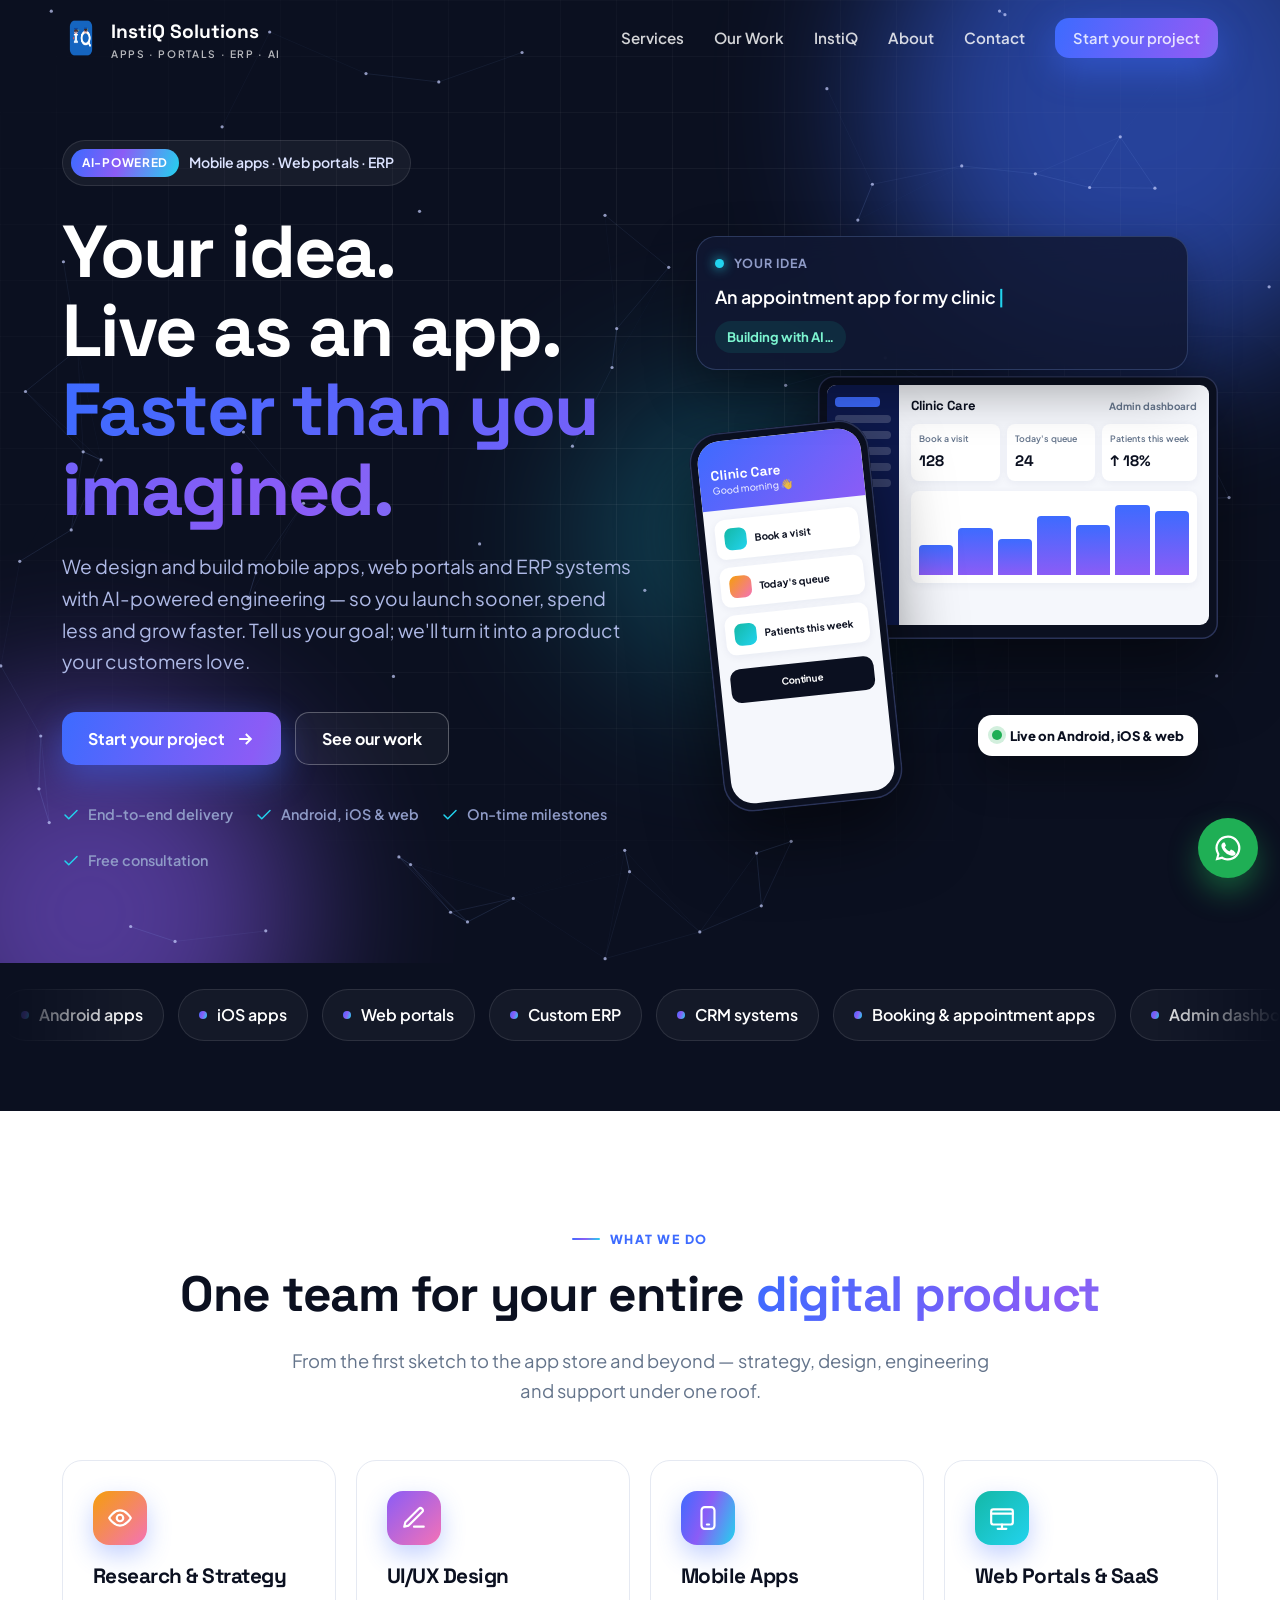
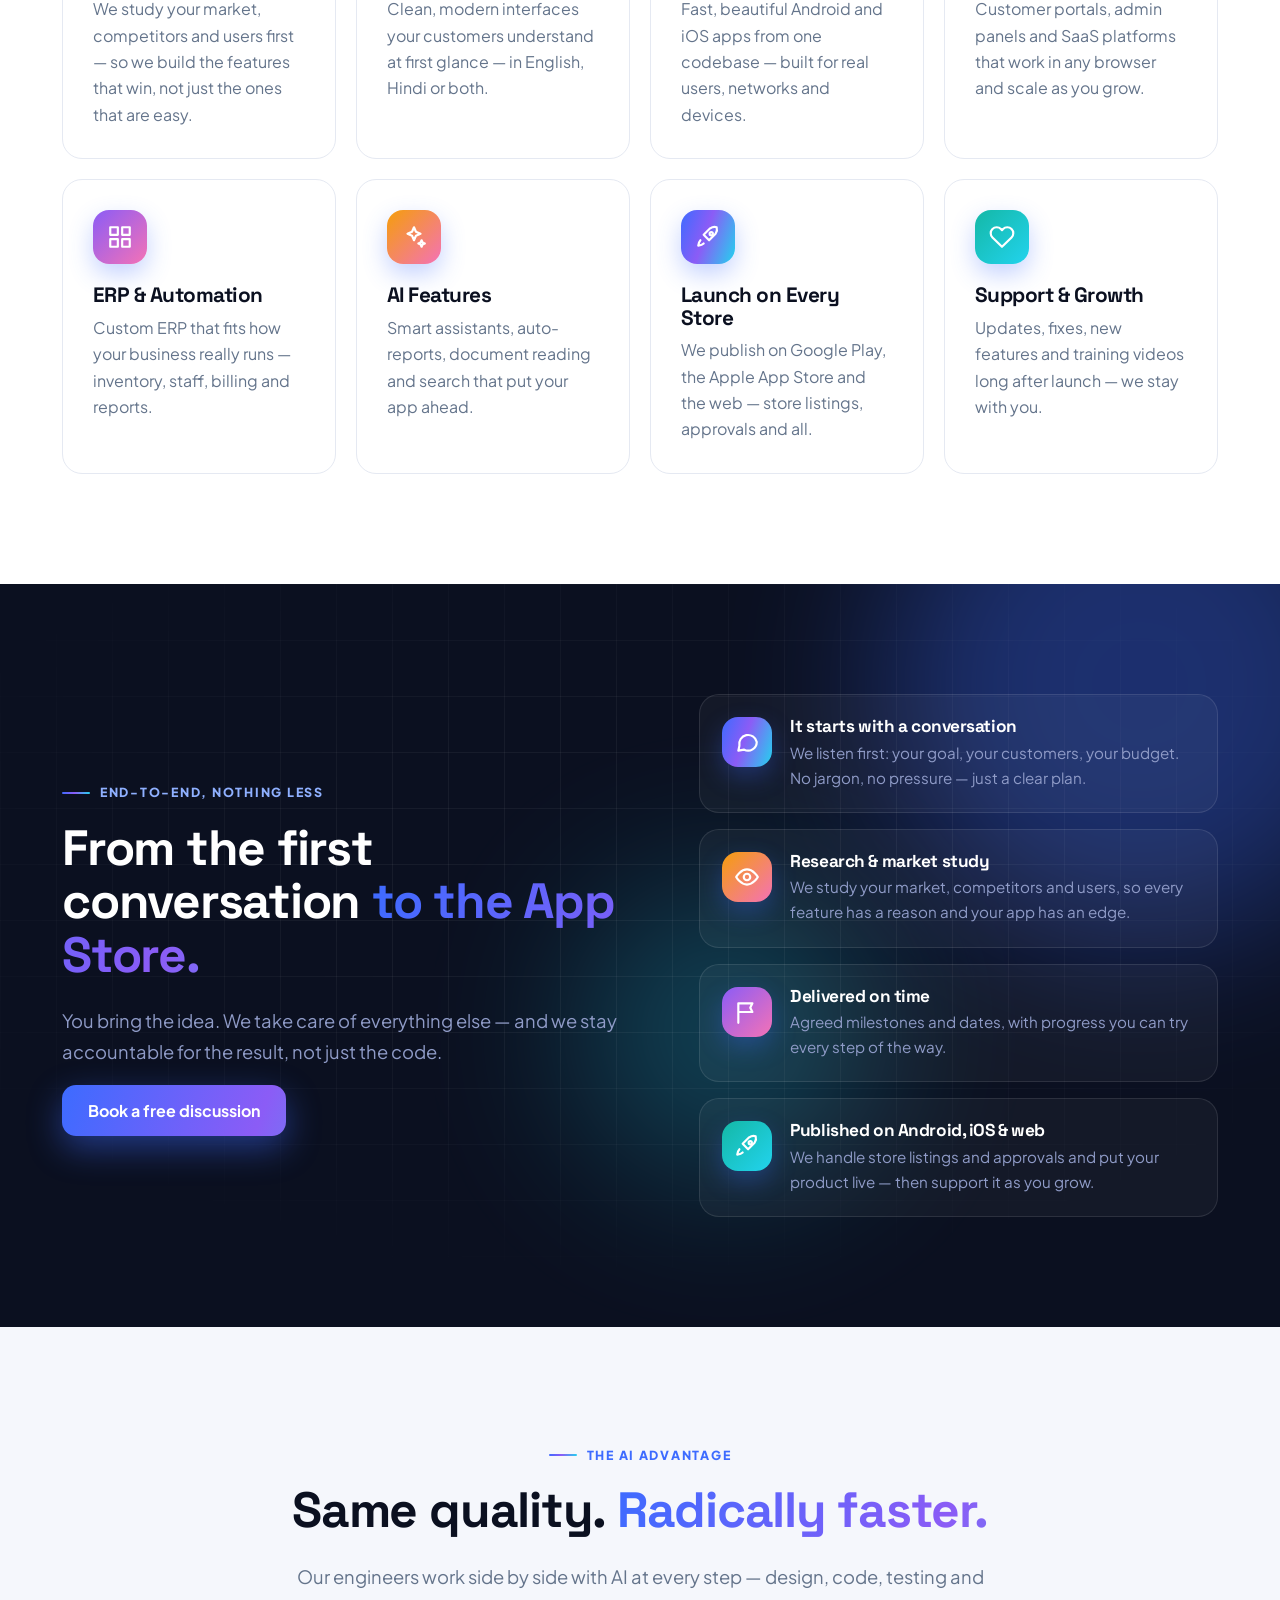
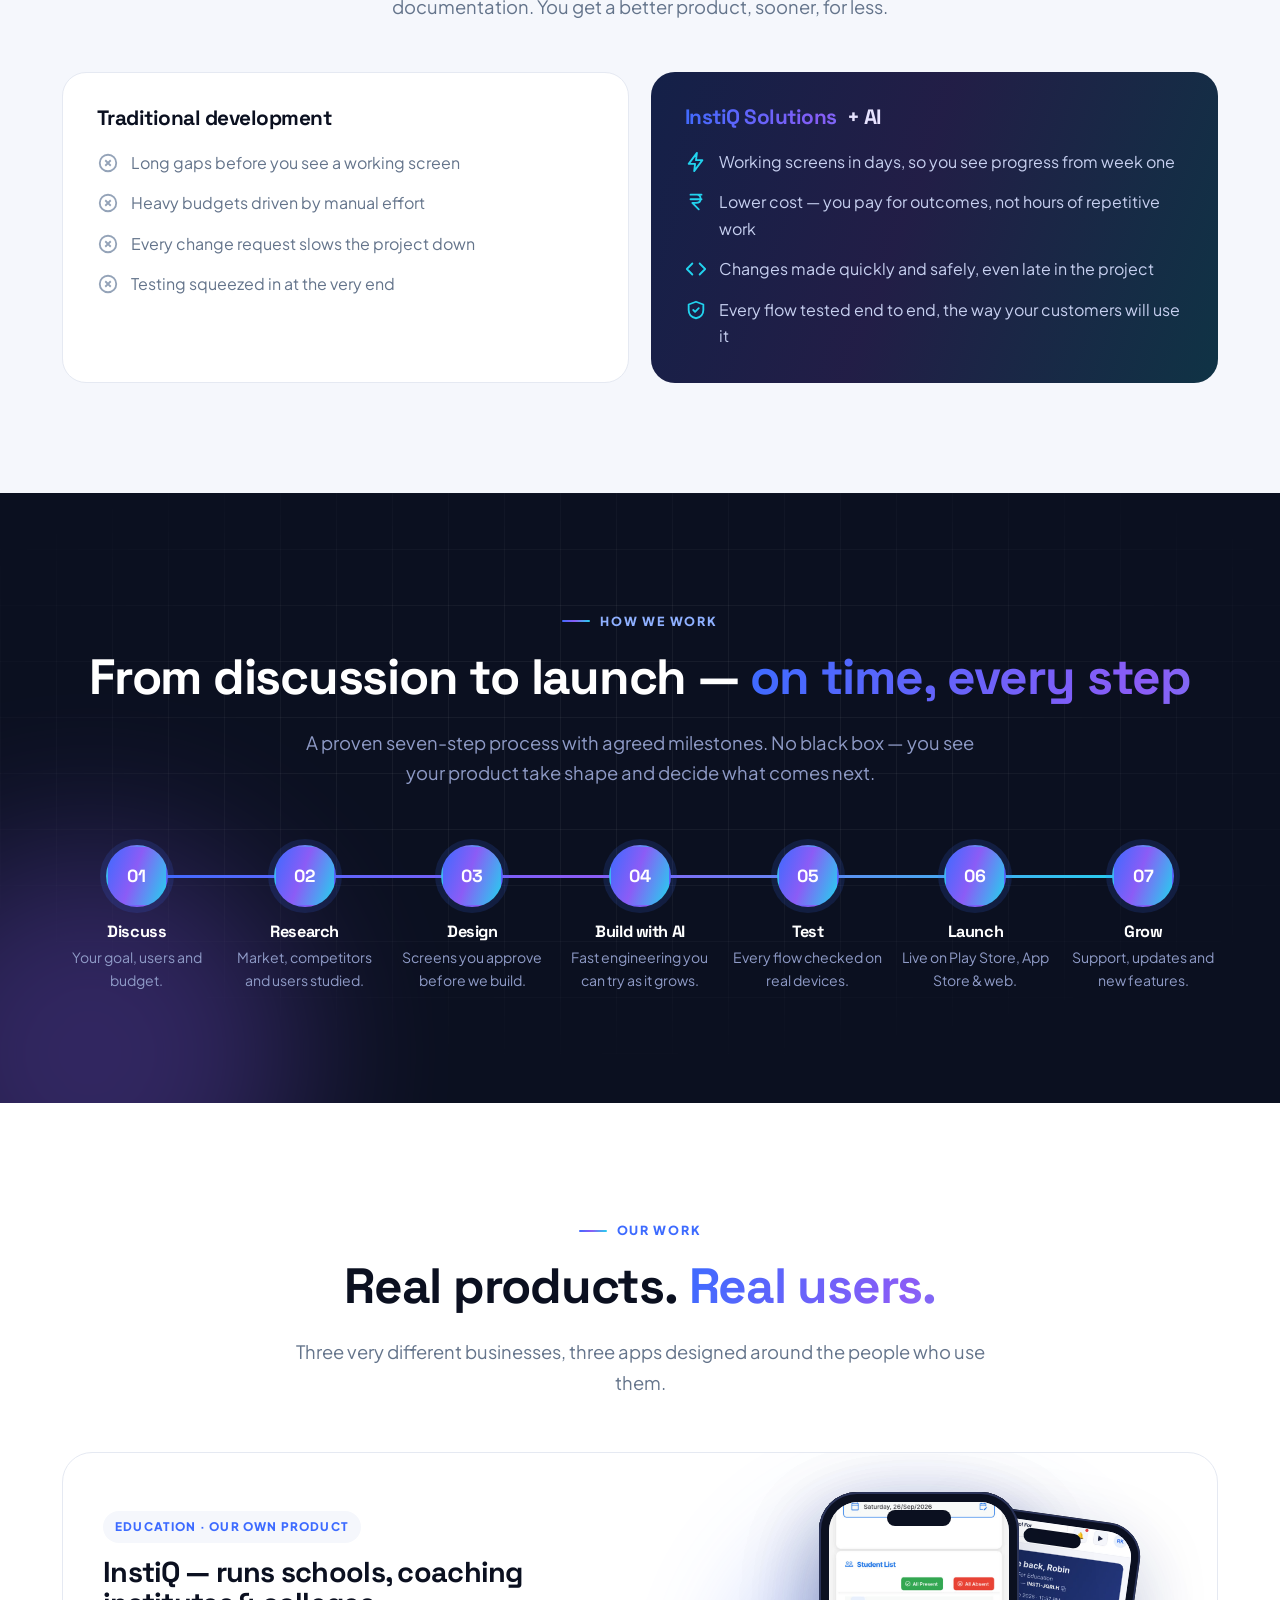
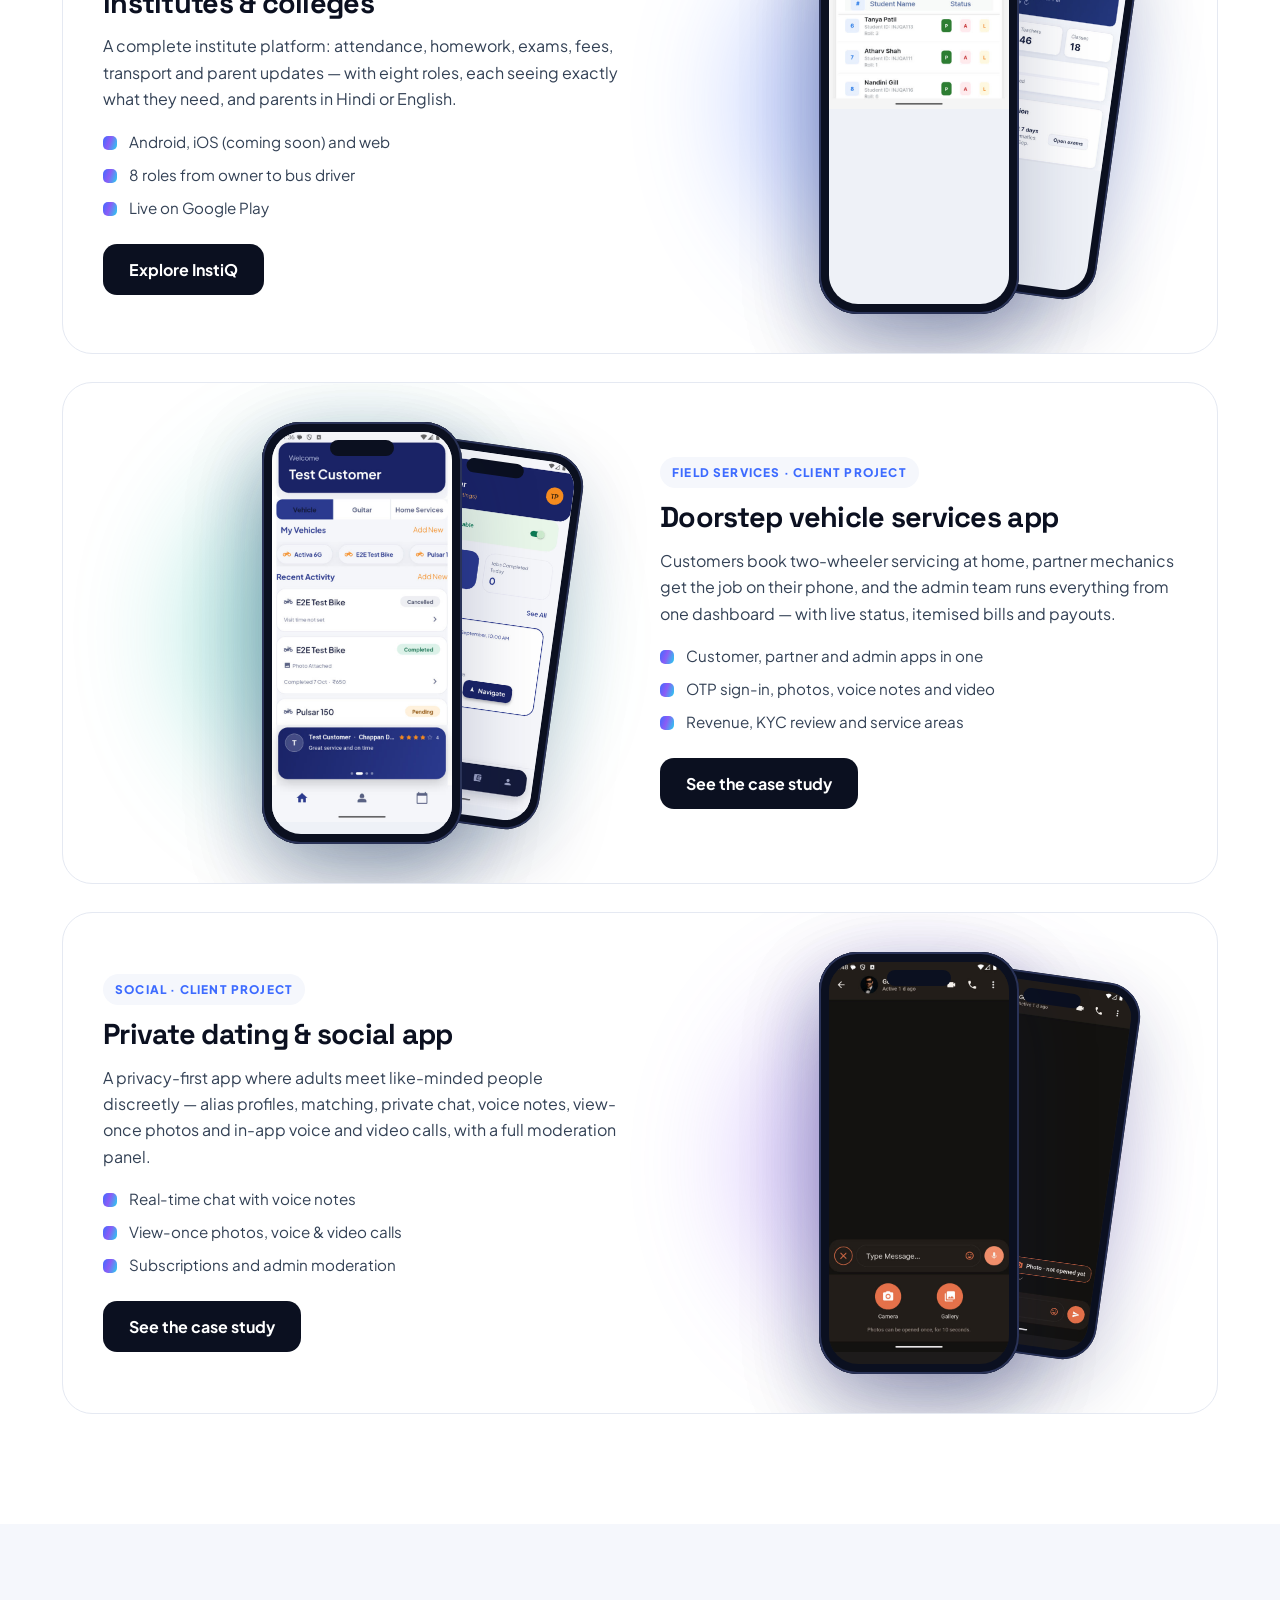
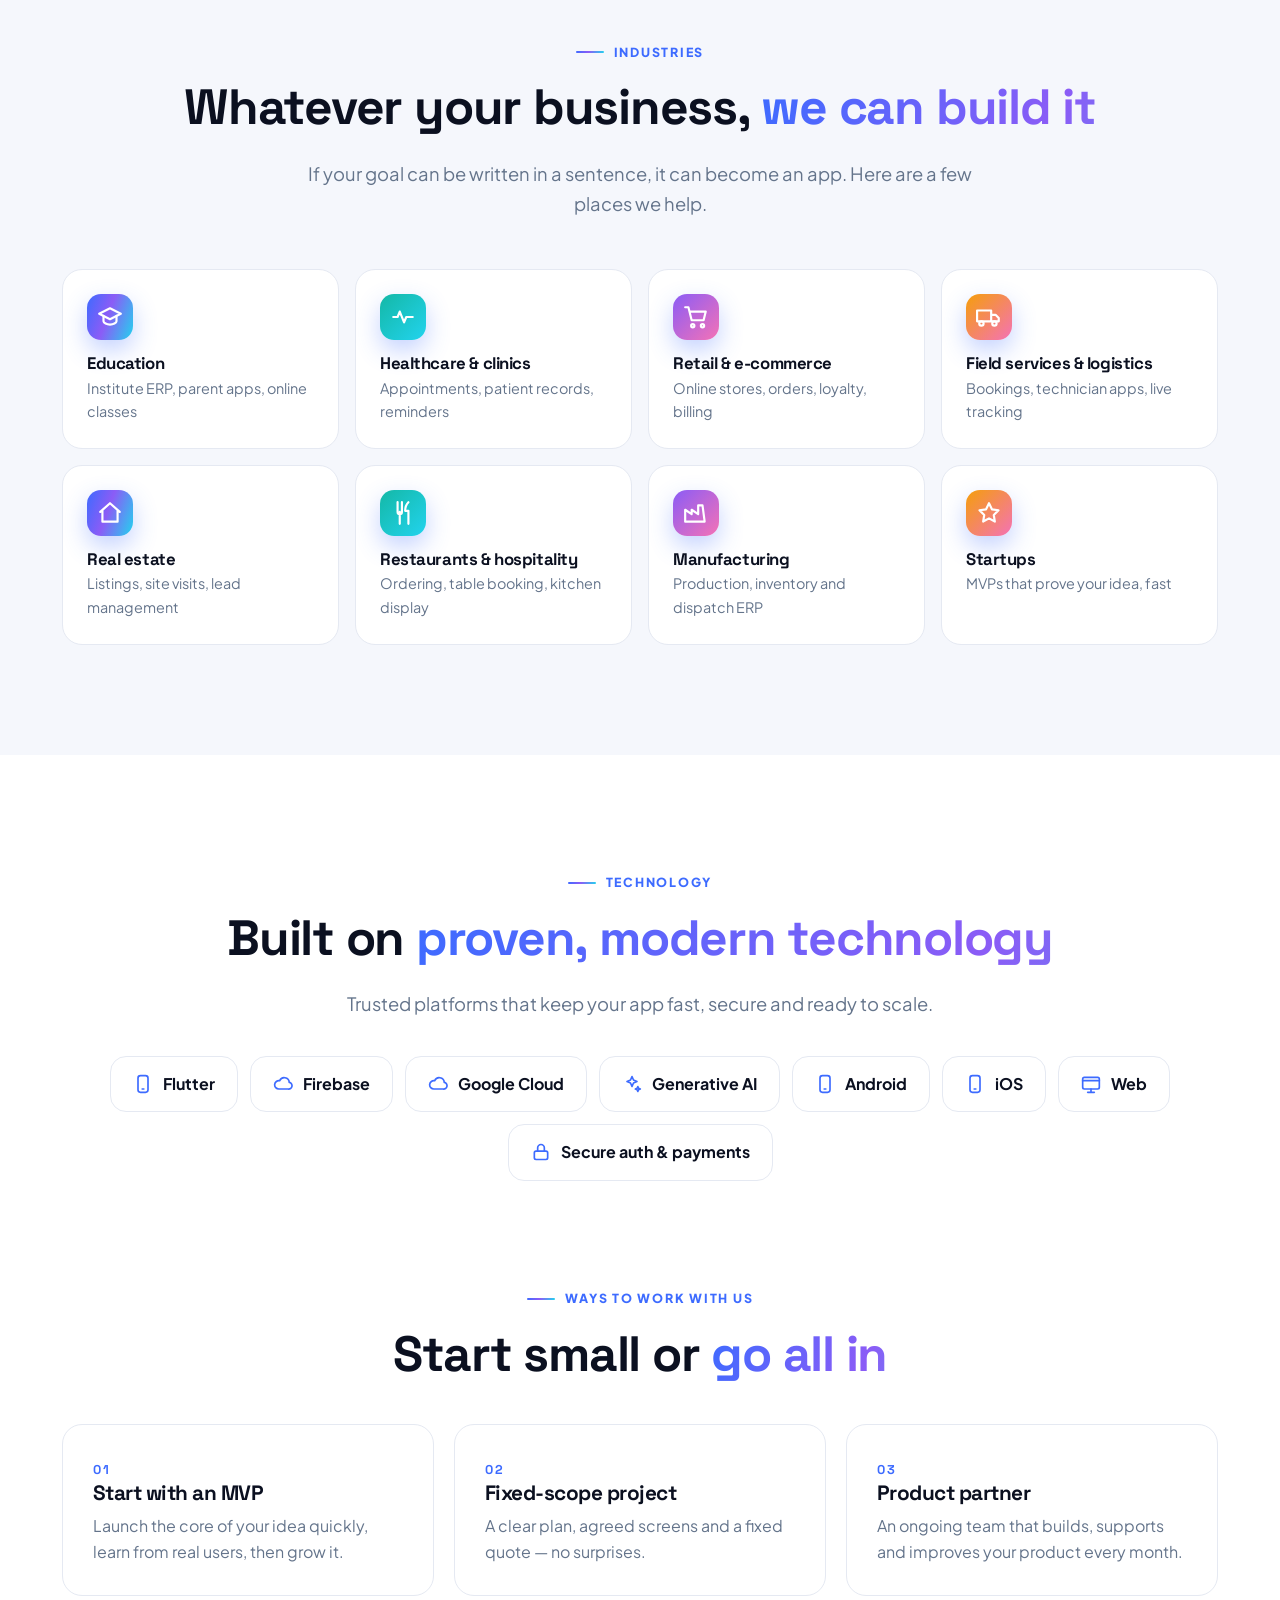
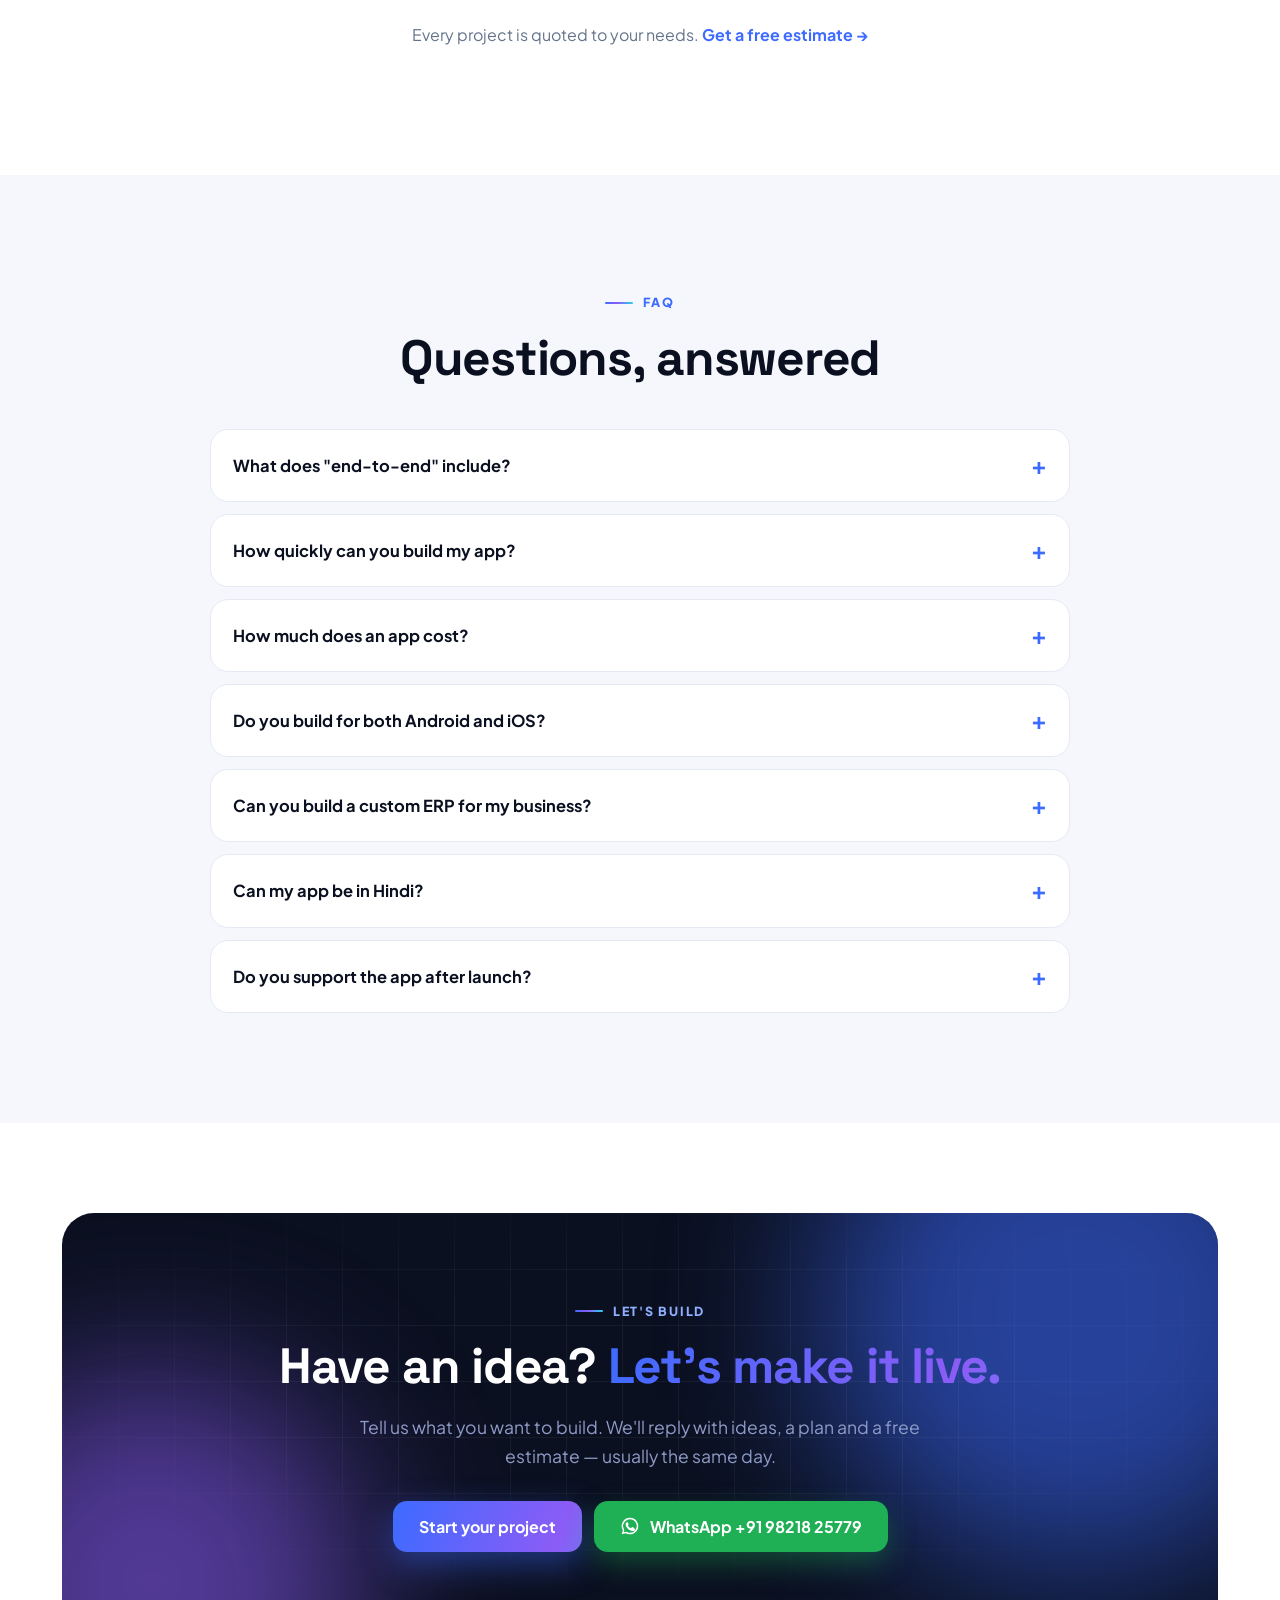
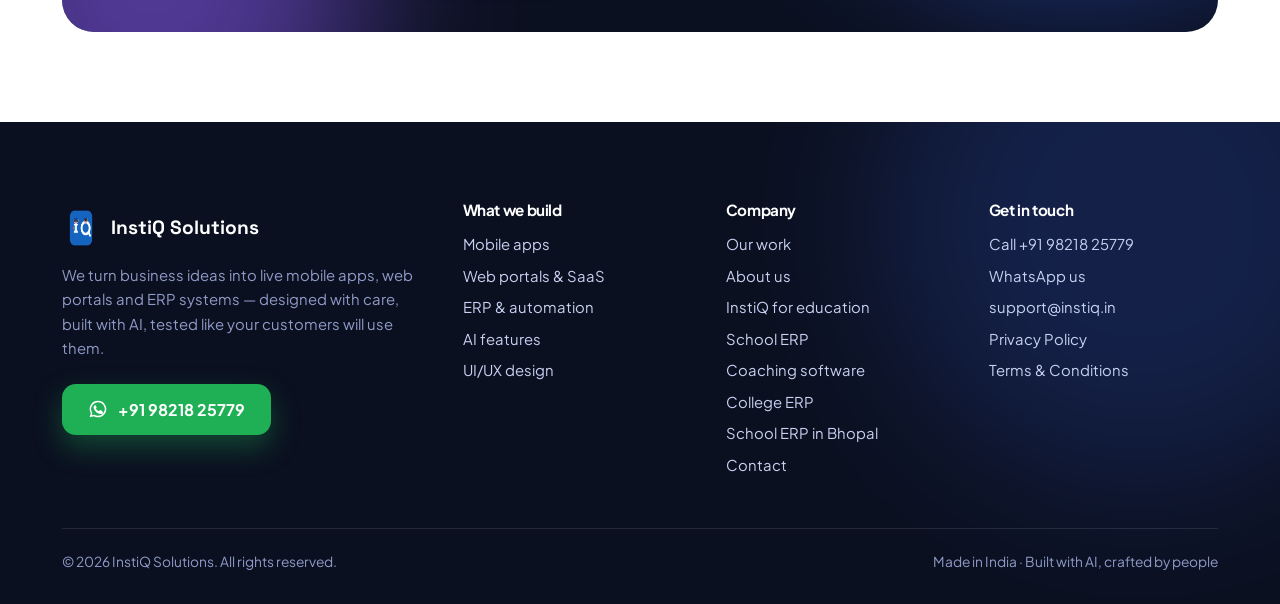
==== commit 010fdd7b: "New pricing Rs 10, 5, 3 per student, transport included; ERP pages incl. Bhopal" ====
--- a/index.html
+++ b/index.html
@@ -1,455 +1,455 @@
-<!doctype html>
-<html lang="en-IN">
-<head>
-<meta charset="utf-8">
-<meta name="viewport" content="width=device-width, initial-scale=1">
-<title>InstiQ Solutions | AI-Powered Mobile App, Web Portal & ERP Development Company in India</title>
-<meta name="description" content="We turn business ideas into live mobile apps, web portals and ERP systems — end to end: discussion, market research, design, AI-powered development, testing and launch on Android, iOS and web.">
-<meta name="robots" content="index, follow, max-image-preview:large">
-<link rel="canonical" href="https://instiq.in/">
-<meta name="theme-color" content="#0B1020">
-<link rel="icon" type="image/png" href="screens/instiq-logo.png">
-<link rel="apple-touch-icon" href="screens/instiq-logo.png">
-<meta property="og:type" content="website">
-<meta property="og:site_name" content="InstiQ Solutions">
-<meta property="og:title" content="InstiQ Solutions | AI-Powered Mobile App, Web Portal & ERP Development Company in India">
-<meta property="og:description" content="We turn business ideas into live mobile apps, web portals and ERP systems — end to end: discussion, market research, design, AI-powered development, testing and launch on Android, iOS and web.">
-<meta property="og:url" content="https://instiq.in/">
-<meta property="og:image" content="https://instiq.in/screens/web-school-dashboard.jpg">
-<meta property="og:locale" content="en_IN">
-<meta name="twitter:card" content="summary_large_image">
-<meta name="twitter:title" content="InstiQ Solutions | AI-Powered Mobile App, Web Portal & ERP Development Company in India">
-<meta name="twitter:description" content="We turn business ideas into live mobile apps, web portals and ERP systems — end to end: discussion, market research, design, AI-powered development, testing and launch on Android, iOS and web.">
-<meta name="twitter:image" content="https://instiq.in/screens/web-school-dashboard.jpg">
-<link rel="preconnect" href="https://fonts.googleapis.com">
-<link rel="preconnect" href="https://fonts.gstatic.com" crossorigin>
-<link href="https://fonts.googleapis.com/css2?family=Plus+Jakarta+Sans:wght@400;500;600;700;800&family=Space+Grotesk:wght@500;600;700&display=swap" rel="stylesheet">
-<link rel="stylesheet" href="site.css">
-<script type="application/ld+json">
-{"@context":"https://schema.org","@type":"Organization","@id":"https://instiq.in/#org","name":"InstiQ Solutions","url":"https://instiq.in/","logo":"https://instiq.in/screens/instiq-logo.png","email":"support@instiq.in","telephone":"+91-98218-25779","description":"AI-powered mobile app, web portal and ERP development company from India.","areaServed":"IN","knowsAbout":["Mobile app development","Android app development","iOS app development","Web portal development","Custom ERP development","AI app development","UI/UX design"],"contactPoint":[{"@type":"ContactPoint","telephone":"+91-98218-25779","contactType":"sales","areaServed":"IN","availableLanguage":["English","Hindi"]}]}
-</script>
-<script type="application/ld+json">
-{"@context":"https://schema.org","@type":"FAQPage","mainEntity":[
-{"@type":"Question","name":"What does end-to-end development include?","acceptedAnswer":{"@type":"Answer","text":"Everything: the first discussion, research and market study, design, development, testing, publishing on Google Play, the App Store and the web, and support after launch."}},
-{"@type":"Question","name":"How much does an app cost?","acceptedAnswer":{"@type":"Answer","text":"Every project is quoted to your needs. AI-powered development removes repetitive work, so prices are usually lower than traditional development. Share your idea for a free estimate."}},
-{"@type":"Question","name":"Do you build for both Android and iOS?","acceptedAnswer":{"@type":"Answer","text":"Yes. We build Android and iOS apps from one modern codebase, plus web portals that work in any browser."}},
-{"@type":"Question","name":"Can you build a custom ERP for my business?","acceptedAnswer":{"@type":"Answer","text":"Yes. We design ERP systems around how your business actually works: inventory, staff, billing, approvals and reports."}},
-{"@type":"Question","name":"Do you support the app after launch?","acceptedAnswer":{"@type":"Answer","text":"Yes. We publish your app on Google Play and the App Store and offer ongoing updates, support and new features."}}]}
-</script>
-</head>
-<body>
-<header class="nav">
-  <div class="wrap nav-in">
-    <a class="brand" href="index.html" aria-label="InstiQ Solutions home"><img src="screens/instiq-logo.png" alt="InstiQ Solutions logo" width="38" height="38"><span>InstiQ Solutions<small>Apps · Portals · ERP · AI</small></span></a>
-    <button class="menu-btn" aria-label="Open menu" aria-expanded="false"><span></span><span></span><span></span></button>
-    <nav class="links" aria-label="Main">
-      <a href="services.html">Services</a>
-      <a href="work.html">Our Work</a>
-      <a href="instiq.html">InstiQ</a>
-      <a href="about.html">About</a>
-      <a href="contact.html">Contact</a>
-      <a class="btn btn-glow" href="contact.html">Start your project</a>
-    </nav>
-  </div>
-</header>
-<main>
-<style>
-.hero{min-height:100vh;display:flex;align-items:center;padding:140px 0 90px;overflow:hidden}
-.hero-grid{position:relative;z-index:1;display:grid;grid-template-columns:1.05fr .95fr;gap:56px;align-items:center}
-.hero h1{color:#fff;margin-bottom:22px}
-.hero .lead{color:#AEB9E6;font-size:1.2rem;margin-bottom:34px}
-.badge{display:inline-flex;align-items:center;gap:10px;padding:8px 16px 8px 8px;border-radius:999px;border:1px solid var(--dline);background:rgba(255,255,255,.05);color:#DCE3FF;font-weight:600;font-size:.88rem;margin-bottom:26px}
-.badge b{background:var(--grad);color:#fff;border-radius:999px;padding:4px 11px;font-size:.74rem;letter-spacing:.06em}
-.hero .cta-row{display:flex;flex-wrap:wrap;gap:14px;margin-bottom:38px}
-.trustline{display:flex;flex-wrap:wrap;gap:22px;color:#8F9BC7;font-size:.9rem;font-weight:600}
-.trustline span{display:inline-flex;align-items:center;gap:8px}
-.trustline svg{width:18px;height:18px;color:#22D3EE}
-/* demo stage */
-#demo{position:relative;height:540px}
-.prompt{position:absolute;top:0;left:0;right:30px;z-index:3;background:rgba(17,24,51,.85);backdrop-filter:blur(14px);border:1px solid rgba(143,176,255,.22);border-radius:20px;padding:16px 18px;box-shadow:0 20px 50px rgba(0,0,0,.35)}
-.prompt .row1{display:flex;align-items:center;gap:10px;color:#8F9BC7;font-size:.78rem;font-weight:700;letter-spacing:.08em;text-transform:uppercase}
-.prompt .dot{width:9px;height:9px;border-radius:50%;background:#22D3EE;box-shadow:0 0 12px #22D3EE;animation:blink 1.4s infinite}
-@keyframes blink{50%{opacity:.3}}
-.prompt .q{color:#fff;font-size:1.12rem;font-weight:600;margin-top:8px;min-height:1.6em}
-.prompt .q .typed::after{content:"|";color:#22D3EE;animation:blink .9s infinite;margin-left:2px}
-.ai-step{display:inline-block;margin-top:10px;font-size:.82rem;font-weight:700;color:#7CF5D0;background:rgba(20,184,166,.12);padding:5px 12px;border-radius:999px}
-.devices{position:absolute;inset:120px 0 0 0}
-.lap{position:absolute;right:0;top:20px;width:400px;border-radius:16px;background:#0B1020;padding:9px 9px 14px;box-shadow:0 30px 70px rgba(0,0,0,.5),inset 0 0 0 1.5px #2a3358;transform:translateY(40px) scale(.94);opacity:0;transition:all .8s cubic-bezier(.2,.7,.2,1)}
-.lap .ui{border-radius:9px;overflow:hidden;background:#F5F7FC;display:grid;grid-template-columns:72px 1fr;height:240px}
-.ui .side{background:#0E1A4F;padding:12px 8px;display:grid;gap:8px;align-content:start}
-.ui .side i{display:block;height:8px;border-radius:4px;background:rgba(255,255,255,.18)}
-.ui .side i:first-child{background:#3D6BFF;height:10px;width:80%}
-.ui .main{padding:12px;display:grid;gap:10px;align-content:start}
-.ui .top{display:flex;justify-content:space-between;align-items:center;font:700 .82rem "Space Grotesk";color:#0B1020}
-.ui .top em{font-style:normal;font-size:.62rem;color:#64748B;font-family:"Plus Jakarta Sans"}
-.kpis{display:grid;grid-template-columns:repeat(3,1fr);gap:7px}
-.kpi{background:#fff;border-radius:8px;padding:8px;box-shadow:0 2px 8px rgba(14,26,79,.06)}
-.kpi s{display:block;text-decoration:none;font-size:.55rem;color:#64748B;font-weight:600;white-space:nowrap;overflow:hidden;text-overflow:ellipsis}
-.kpi b{font:700 .95rem "Space Grotesk";color:#0B1020}
-.chart{background:#fff;border-radius:8px;height:92px;padding:8px;display:flex;align-items:flex-end;gap:5px;box-shadow:0 2px 8px rgba(14,26,79,.06)}
-.chart i{flex:1;border-radius:4px 4px 0 0;background:linear-gradient(180deg,#3D6BFF,#8B5CF6);height:0;transition:height 1s cubic-bezier(.2,.7,.2,1)}
-.mob{position:absolute;left:10px;top:70px;width:180px;aspect-ratio:9/19;border-radius:30px;background:#0B1020;padding:8px;box-shadow:0 30px 70px rgba(0,0,0,.55),inset 0 0 0 1.5px #2a3358;transform:translateY(60px) rotate(-6deg);opacity:0;transition:all .8s cubic-bezier(.2,.7,.2,1) .25s;z-index:2}
-.mob .ui2{height:100%;border-radius:23px;background:#F5F7FC;overflow:hidden;display:flex;flex-direction:column}
-.mob .hd{background:linear-gradient(135deg,#3D6BFF,#8B5CF6);color:#fff;padding:26px 12px 14px;font:700 .85rem "Space Grotesk"}
-.mob .hd small{display:block;font:500 .6rem "Plus Jakarta Sans";opacity:.85}
-.mob .bd{padding:10px;display:grid;gap:8px}
-.tile{background:#fff;border-radius:10px;padding:9px;font-size:.62rem;font-weight:700;color:#0B1020;display:flex;align-items:center;gap:8px;box-shadow:0 2px 8px rgba(14,26,79,.06)}
-.tile i{width:22px;height:22px;border-radius:7px;background:linear-gradient(135deg,#14B8A6,#22D3EE);flex:none}
-.tile:nth-child(2) i{background:linear-gradient(135deg,#F59E0B,#F472B6)}
-.mob .btnx{margin:4px 10px;border-radius:10px;background:#0B1020;color:#fff;text-align:center;font-size:.6rem;font-weight:700;padding:9px}
-.chip-live{position:absolute;right:20px;bottom:20px;z-index:4;background:#fff;color:#0B1020;border-radius:14px;padding:10px 14px;font-weight:800;font-size:.82rem;box-shadow:0 18px 40px rgba(0,0,0,.35);display:flex;align-items:center;gap:8px;transform:scale(.6);opacity:0;transition:all .5s cubic-bezier(.3,1.6,.5,1) .7s}
-.chip-live i{width:10px;height:10px;border-radius:50%;background:#1FAF55;box-shadow:0 0 0 4px rgba(31,175,85,.2)}
-.devices.show .lap{transform:none;opacity:1}
-.devices.show .mob{transform:rotate(-6deg);opacity:1}
-.devices.show .chip-live{transform:none;opacity:1}
-.devices.show .chart i:nth-child(1){height:40%}.devices.show .chart i:nth-child(2){height:62%}.devices.show .chart i:nth-child(3){height:48%}.devices.show .chart i:nth-child(4){height:78%}.devices.show .chart i:nth-child(5){height:66%}.devices.show .chart i:nth-child(6){height:92%}.devices.show .chart i:nth-child(7){height:84%}
-@media(max-width:1000px){.hero-grid{grid-template-columns:1fr}#demo{max-width:520px;width:100%;margin:0 auto}}
-@media(max-width:520px){#demo{height:470px}.lap{width:300px}.lap .ui{height:190px}.mob{width:150px;top:100px}.prompt .q{font-size:.98rem}}
-/* advantage */
-.vs{display:grid;grid-template-columns:1fr 1fr;gap:22px;margin-top:50px}
-.vs .side{border-radius:24px;padding:34px}
-.vs .old{background:#fff;border:1px solid var(--line)}
-.vs .new{background:var(--ink);color:var(--dtext);position:relative;overflow:hidden}
-.vs .new::before{content:"";position:absolute;inset:-2px;background:var(--grad);opacity:.18}
-.vs h3{display:flex;align-items:center;gap:10px}
-.vs .new h3{color:#fff}
-.vs ul{list-style:none;padding:0;margin:20px 0 0;display:grid;gap:14px;position:relative}
-.vs li{display:flex;gap:12px;align-items:flex-start}
-.vs li svg{width:22px;height:22px;flex:none;margin-top:2px}
-.vs .old li svg{color:#94A3B8}.vs .new li svg{color:#22D3EE}
-.vs .old li{color:var(--mute)}
-@media(max-width:820px){.vs{grid-template-columns:1fr}}
-/* work */
-.work{display:grid;gap:28px;margin-top:54px}
-.case{display:grid;grid-template-columns:1fr 1fr;gap:40px;align-items:center;background:#fff;border:1px solid var(--line);border-radius:30px;padding:40px;overflow:hidden;position:relative;transition:box-shadow .4s}
-.case:hover{box-shadow:var(--sh2)}
-.case:nth-child(even) .case-media{order:-1}
-.case .tag{display:inline-block;font-size:.74rem;font-weight:800;letter-spacing:.1em;text-transform:uppercase;padding:6px 12px;border-radius:999px;background:var(--soft);color:var(--blue);margin-bottom:14px}
-.case h3{font-size:1.8rem}
-.case-media{position:relative;height:420px;display:flex;justify-content:center;align-items:center}
-.case-media .phone{position:absolute;width:200px}
-.case-media .phone:nth-child(1){transform:translateX(-110px) rotate(-8deg) scale(.9);z-index:1;transition:transform .6s}
-.case-media .phone:nth-child(2){z-index:2;transition:transform .6s}
-.case-media .phone:nth-child(3){transform:translateX(110px) rotate(8deg) scale(.9);z-index:1;transition:transform .6s}
-.case:hover .case-media .phone:nth-child(1){transform:translateX(-130px) rotate(-11deg) scale(.9)}
-.case:hover .case-media .phone:nth-child(3){transform:translateX(130px) rotate(11deg) scale(.9)}
-.case:hover .case-media .phone:nth-child(2){transform:translateY(-10px)}
-.case .blob{position:absolute;width:340px;height:340px;border-radius:50%;filter:blur(60px);opacity:.35;z-index:0}
-@media(max-width:900px){.case{grid-template-columns:1fr;padding:26px}.case:nth-child(even) .case-media{order:0}.case-media{height:360px}.case-media .phone{width:160px}.case-media .phone:nth-child(1){transform:translateX(-80px) rotate(-8deg) scale(.88)}.case-media .phone:nth-child(3){transform:translateX(80px) rotate(8deg) scale(.88)}}
-/* industries */
-.ind{display:grid;grid-template-columns:repeat(4,1fr);gap:16px;margin-top:50px}
-.ind .card{padding:24px}
-.ind .card h4{font-size:1.05rem;margin:0 0 4px}
-.ind .card p{font-size:.9rem}
-.ind .ico{width:46px;height:46px;border-radius:14px;margin-bottom:14px}
-@media(max-width:1000px){.ind{grid-template-columns:repeat(2,1fr)}}
-@media(max-width:480px){.ind{grid-template-columns:1fr}}
-.stack{display:flex;flex-wrap:wrap;gap:12px;justify-content:center;margin-top:36px}
-.stack span{display:inline-flex;align-items:center;gap:10px;padding:14px 22px;border-radius:16px;background:#fff;border:1px solid var(--line);font-weight:700;color:var(--ink);transition:transform .3s,box-shadow .3s}
-.stack span:hover{transform:translateY(-4px);box-shadow:var(--sh)}
-.stack svg{width:20px;height:20px;color:var(--blue)}
-.models .card{text-align:left}
-.e2e{display:grid;gap:16px}
-.e2e .e{display:flex;gap:18px;align-items:flex-start;padding:22px;border-radius:20px;background:rgba(255,255,255,.04);border:1px solid var(--dline);transition:transform .35s,background .35s}
-.e2e .e:hover{transform:translateX(-6px);background:rgba(255,255,255,.08)}
-.e2e .ico{flex:none;margin:0;width:50px;height:50px}
-.e2e h4{color:#fff;font-size:1.08rem;margin:0 0 4px}
-.e2e p{margin:0;color:var(--dmute);font-size:.95rem}
-.models .card .n{font:700 .8rem "Space Grotesk";letter-spacing:.14em;color:var(--blue)}
-</style>
-
-<!-- HERO -->
-<section class="hero dark">
-  <div class="bg-anim" aria-hidden="true"><div class="orb o1"></div><div class="orb o2"></div><div class="orb o3"></div><div class="grid"></div><canvas class="net"></canvas></div>
-  <div class="wrap hero-grid">
-    <div>
-      <div class="badge rv"><b>AI-POWERED</b>Mobile apps · Web portals · ERP</div>
-      <h1 class="rv d1">Your idea.<br>Live as an app.<br><span class="grad">Faster than you imagined.</span></h1>
-      <p class="lead rv d2">We design and build mobile apps, web portals and ERP systems with AI-powered engineering — so you launch sooner, spend less and grow faster. Tell us your goal; we'll turn it into a product your customers love.</p>
-      <div class="cta-row rv d3">
-        <a class="btn btn-glow" href="contact.html">Start your project <svg viewBox="0 0 24 24" fill="none" stroke="currentColor" stroke-width="2.4" aria-hidden="true"><path d="M5 12h14M13 6l6 6-6 6"/></svg></a>
-        <a class="btn btn-line" href="work.html">See our work</a>
-      </div>
-      <div class="trustline rv d4">
-        <span><svg viewBox="0 0 24 24" fill="none" stroke="currentColor" stroke-width="2" stroke-linecap="round" stroke-linejoin="round" aria-hidden="true"><path d="M20 6L9 17l-5-5"/></svg>End-to-end delivery</span><span><svg viewBox="0 0 24 24" fill="none" stroke="currentColor" stroke-width="2" stroke-linecap="round" stroke-linejoin="round" aria-hidden="true"><path d="M20 6L9 17l-5-5"/></svg>Android, iOS &amp; web</span><span><svg viewBox="0 0 24 24" fill="none" stroke="currentColor" stroke-width="2" stroke-linecap="round" stroke-linejoin="round" aria-hidden="true"><path d="M20 6L9 17l-5-5"/></svg>On-time milestones</span><span><svg viewBox="0 0 24 24" fill="none" stroke="currentColor" stroke-width="2" stroke-linecap="round" stroke-linejoin="round" aria-hidden="true"><path d="M20 6L9 17l-5-5"/></svg>Free consultation</span>
-      </div>
-    </div>
-    <div id="demo" class="rv d2" aria-label="Animation: a business idea turning into a live app">
-      <div class="prompt">
-        <div class="row1"><span class="dot"></span>Your idea</div>
-        <div class="q"><span class="typed"></span></div>
-        <span class="ai-step">Describe your idea</span>
-      </div>
-      <div class="devices">
-        <div class="lap"><div class="ui">
-          <div class="side"><i></i><i></i><i></i><i></i><i></i><i></i></div>
-          <div class="main">
-            <div class="top"><span data-f="app">Clinic Care</span><em>Admin dashboard</em></div>
-            <div class="kpis"><div class="kpi"><s data-f="a">Book a visit</s><b>128</b></div><div class="kpi"><s data-f="b">Today's queue</s><b>24</b></div><div class="kpi"><s data-f="c">This week</s><b>↑ 18%</b></div></div>
-            <div class="chart"><i></i><i></i><i></i><i></i><i></i><i></i><i></i></div>
-          </div>
-        </div></div>
-        <div class="mob"><div class="ui2">
-          <div class="hd"><span data-f="app">Clinic Care</span><small>Good morning 👋</small></div>
-          <div class="bd"><div class="tile"><i></i><span data-f="a">Book a visit</span></div><div class="tile"><i></i><span data-f="b">Today's queue</span></div><div class="tile"><i></i><span data-f="c">This week</span></div></div>
-          <div class="btnx">Continue</div>
-        </div></div>
-        <div class="chip-live"><i></i>Live on Android, iOS &amp; web</div>
-      </div>
-    </div>
-  </div>
-</section>
-
-<!-- RIBBON -->
-<section class="dark" style="padding:26px 0 70px">
-  <div class="marquee"><div class="mq">
-    <span class="pill"><i></i>Android apps</span><span class="pill"><i></i>iOS apps</span><span class="pill"><i></i>Web portals</span><span class="pill"><i></i>Custom ERP</span><span class="pill"><i></i>CRM systems</span><span class="pill"><i></i>Booking &amp; appointment apps</span><span class="pill"><i></i>Admin dashboards</span><span class="pill"><i></i>AI chatbots</span><span class="pill"><i></i>E-commerce</span><span class="pill"><i></i>SaaS products</span><span class="pill"><i></i>Field-service apps</span><span class="pill"><i></i>Hindi &amp; English apps</span>
-  </div></div>
-</section>
-
-<!-- SERVICES -->
-<section>
-  <div class="wrap">
-    <div class="center">
-      <span class="kicker rv">What we do</span>
-      <h2 class="rv d1">One team for your entire <span class="grad">digital product</span></h2>
-      <p class="lead rv d2">From the first sketch to the app store and beyond — strategy, design, engineering and support under one roof.</p>
-    </div>
-    <div class="cards c4" style="margin-top:54px">
-      <a class="card rv" data-tilt href="services.html#research"><div class="ico a"><svg viewBox="0 0 24 24" fill="none" stroke="currentColor" stroke-width="2" stroke-linecap="round" stroke-linejoin="round" aria-hidden="true"><path d="M2 12s4-7 10-7 10 7 10 7-4 7-10 7S2 12 2 12z"/><circle cx="12" cy="12" r="3"/></svg></div><h3>Research &amp; Strategy</h3><p>We study your market, competitors and users first — so we build the features that win, not just the ones that are easy.</p></a>
-      <a class="card rv d1" data-tilt href="services.html#design"><div class="ico v"><svg viewBox="0 0 24 24" fill="none" stroke="currentColor" stroke-width="2" stroke-linecap="round" stroke-linejoin="round" aria-hidden="true"><path d="M12 20h9M16.5 3.5a2.1 2.1 0 0 1 3 3L7 19l-4 1 1-4z"/></svg></div><h3>UI/UX Design</h3><p>Clean, modern interfaces your customers understand at first glance — in English, Hindi or both.</p></a>
-      <a class="card rv d2" data-tilt href="services.html#mobile"><div class="ico"><svg viewBox="0 0 24 24" fill="none" stroke="currentColor" stroke-width="2" stroke-linecap="round" stroke-linejoin="round" aria-hidden="true"><rect x="6" y="2" width="12" height="20" rx="3"/><path d="M11 18h2"/></svg></div><h3>Mobile Apps</h3><p>Fast, beautiful Android and iOS apps from one codebase — built for real users, networks and devices.</p></a>
-      <a class="card rv d3" data-tilt href="services.html#web"><div class="ico t"><svg viewBox="0 0 24 24" fill="none" stroke="currentColor" stroke-width="2" stroke-linecap="round" stroke-linejoin="round" aria-hidden="true"><rect x="2" y="4" width="20" height="14" rx="2"/><path d="M2 8h20M8 22h8M12 18v4"/></svg></div><h3>Web Portals &amp; SaaS</h3><p>Customer portals, admin panels and SaaS platforms that work in any browser and scale as you grow.</p></a>
-      <a class="card rv" data-tilt href="services.html#erp"><div class="ico v"><svg viewBox="0 0 24 24" fill="none" stroke="currentColor" stroke-width="2" stroke-linecap="round" stroke-linejoin="round" aria-hidden="true"><path d="M3 3h7v7H3zM14 3h7v7h-7zM14 14h7v7h-7zM3 14h7v7H3z"/></svg></div><h3>ERP &amp; Automation</h3><p>Custom ERP that fits how your business really runs — inventory, staff, billing and reports.</p></a>
-      <a class="card rv d1" data-tilt href="services.html#ai"><div class="ico a"><svg viewBox="0 0 24 24" fill="none" stroke="currentColor" stroke-width="2" stroke-linecap="round" stroke-linejoin="round" aria-hidden="true"><path d="M12 3l1.8 4.2L18 9l-4.2 1.8L12 15l-1.8-4.2L6 9l4.2-1.8zM19 15l.9 2.1L22 18l-2.1.9L19 21l-.9-2.1L16 18l2.1-.9z"/></svg></div><h3>AI Features</h3><p>Smart assistants, auto-reports, document reading and search that put your app ahead.</p></a>
-      <a class="card rv d2" data-tilt href="services.html#launch"><div class="ico"><svg viewBox="0 0 24 24" fill="none" stroke="currentColor" stroke-width="2" stroke-linecap="round" stroke-linejoin="round" aria-hidden="true"><path d="M5 15c-1.5 1.5-2 5-2 5s3.5-.5 5-2M14 4c3-2 6-1 6-1s1 3-1 6l-6 6-5-5z"/><circle cx="15" cy="9" r="1.5"/></svg></div><h3>Launch on Every Store</h3><p>We publish on Google Play, the Apple App Store and the web — store listings, approvals and all.</p></a>
-      <a class="card rv d3" data-tilt href="services.html#support"><div class="ico t"><svg viewBox="0 0 24 24" fill="none" stroke="currentColor" stroke-width="2" stroke-linecap="round" stroke-linejoin="round" aria-hidden="true"><path d="M20.8 4.6a5.5 5.5 0 0 0-7.8 0L12 5.7l-1-1.1a5.5 5.5 0 0 0-7.8 7.8L12 21l8.8-8.6a5.5 5.5 0 0 0 0-7.8z"/></svg></div><h3>Support &amp; Growth</h3><p>Updates, fixes, new features and training videos long after launch — we stay with you.</p></a>
-    </div>
-  </div>
-</section>
-
-<!-- END TO END -->
-<section class="dark" style="overflow:hidden">
-  <div class="bg-anim" aria-hidden="true"><div class="orb o1" style="opacity:.35"></div><div class="orb o3"></div><div class="grid"></div></div>
-  <div class="wrap" style="position:relative">
-    <div class="split">
-      <div>
-        <span class="kicker rv">End-to-end, nothing less</span>
-        <h2 class="rv d1">From the first conversation <span class="grad">to the App Store.</span></h2>
-        <p class="lead rv d2">You bring the idea. We take care of everything else — and we stay accountable for the result, not just the code.</p>
-        <a class="btn btn-glow rv d3" href="contact.html">Book a free discussion</a>
-      </div>
-      <div class="e2e">
-        <div class="e rv r"><div class="ico"><svg viewBox="0 0 24 24" fill="none" stroke="currentColor" stroke-width="2" stroke-linecap="round" stroke-linejoin="round" aria-hidden="true"><path d="M21 12a8 8 0 0 1-11.6 7.1L4 20l1-4.6A8 8 0 1 1 21 12z"/></svg></div><div><h4>It starts with a conversation</h4><p>We listen first: your goal, your customers, your budget. No jargon, no pressure — just a clear plan.</p></div></div>
-        <div class="e rv r d1"><div class="ico a"><svg viewBox="0 0 24 24" fill="none" stroke="currentColor" stroke-width="2" stroke-linecap="round" stroke-linejoin="round" aria-hidden="true"><path d="M2 12s4-7 10-7 10 7 10 7-4 7-10 7S2 12 2 12z"/><circle cx="12" cy="12" r="3"/></svg></div><div><h4>Research &amp; market study</h4><p>We study your market, competitors and users, so every feature has a reason and your app has an edge.</p></div></div>
-        <div class="e rv r d2"><div class="ico v"><svg viewBox="0 0 24 24" fill="none" stroke="currentColor" stroke-width="2" stroke-linecap="round" stroke-linejoin="round" aria-hidden="true"><path d="M4 22V4M4 4h13l-2 4 2 4H4"/></svg></div><div><h4>Delivered on time</h4><p>Agreed milestones and dates, with progress you can try every step of the way.</p></div></div>
-        <div class="e rv r d3"><div class="ico t"><svg viewBox="0 0 24 24" fill="none" stroke="currentColor" stroke-width="2" stroke-linecap="round" stroke-linejoin="round" aria-hidden="true"><path d="M5 15c-1.5 1.5-2 5-2 5s3.5-.5 5-2M14 4c3-2 6-1 6-1s1 3-1 6l-6 6-5-5z"/><circle cx="15" cy="9" r="1.5"/></svg></div><div><h4>Published on Android, iOS &amp; web</h4><p>We handle store listings and approvals and put your product live — then support it as you grow.</p></div></div>
-      </div>
-    </div>
-  </div>
-</section>
-
-<!-- AI ADVANTAGE -->
-<section class="soft">
-  <div class="wrap">
-    <div class="center">
-      <span class="kicker rv">The AI advantage</span>
-      <h2 class="rv d1">Same quality. <span class="grad">Radically faster.</span></h2>
-      <p class="lead rv d2">Our engineers work side by side with AI at every step — design, code, testing and documentation. You get a better product, sooner, for less.</p>
-    </div>
-    <div class="vs">
-      <div class="side old rv l">
-        <h3>Traditional development</h3>
-        <ul>
-          <li><svg viewBox="0 0 24 24" fill="none" stroke="currentColor" stroke-width="2"><circle cx="12" cy="12" r="9"/><path d="M9 9l6 6M15 9l-6 6"/></svg>Long gaps before you see a working screen</li>
-          <li><svg viewBox="0 0 24 24" fill="none" stroke="currentColor" stroke-width="2"><circle cx="12" cy="12" r="9"/><path d="M9 9l6 6M15 9l-6 6"/></svg>Heavy budgets driven by manual effort</li>
-          <li><svg viewBox="0 0 24 24" fill="none" stroke="currentColor" stroke-width="2"><circle cx="12" cy="12" r="9"/><path d="M9 9l6 6M15 9l-6 6"/></svg>Every change request slows the project down</li>
-          <li><svg viewBox="0 0 24 24" fill="none" stroke="currentColor" stroke-width="2"><circle cx="12" cy="12" r="9"/><path d="M9 9l6 6M15 9l-6 6"/></svg>Testing squeezed in at the very end</li>
-        </ul>
-      </div>
-      <div class="side new rv r">
-        <h3><span class="grad">InstiQ Solutions</span> + AI</h3>
-        <ul>
-          <li><svg viewBox="0 0 24 24" fill="none" stroke="currentColor" stroke-width="2" stroke-linecap="round" stroke-linejoin="round" aria-hidden="true"><path d="M13 2L4 14h7l-1 8 9-12h-7z"/></svg>Working screens in days, so you see progress from week one</li>
-          <li><svg viewBox="0 0 24 24" fill="none" stroke="currentColor" stroke-width="2" stroke-linecap="round" stroke-linejoin="round" aria-hidden="true"><path d="M6 4h12M6 9h12M13 4c3 0 4 2 4 5s-2 4-5 4H8l7 7"/></svg>Lower cost — you pay for outcomes, not hours of repetitive work</li>
-          <li><svg viewBox="0 0 24 24" fill="none" stroke="currentColor" stroke-width="2" stroke-linecap="round" stroke-linejoin="round" aria-hidden="true"><path d="M8 6l-6 6 6 6M16 6l6 6-6 6"/></svg>Changes made quickly and safely, even late in the project</li>
-          <li><svg viewBox="0 0 24 24" fill="none" stroke="currentColor" stroke-width="2" stroke-linecap="round" stroke-linejoin="round" aria-hidden="true"><path d="M12 3l8 3v6c0 5-3.5 8-8 9-4.5-1-8-4-8-9V6z"/><path d="M9 12l2 2 4-4"/></svg>Every flow tested end to end, the way your customers will use it</li>
-        </ul>
-      </div>
-    </div>
-  </div>
-</section>
-
-<!-- PROCESS -->
-<section class="dark" style="overflow:hidden">
-  <div class="bg-anim" aria-hidden="true"><div class="orb o2" style="opacity:.3"></div><div class="grid"></div></div>
-  <div class="wrap center" style="position:relative">
-    <span class="kicker rv">How we work</span>
-    <h2 class="rv d1">From discussion to launch — <span class="grad">on time, every step</span></h2>
-    <p class="lead rv d2">A proven seven-step process with agreed milestones. No black box — you see your product take shape and decide what comes next.</p>
-    <div class="tl">
-      <div class="bar"><i></i></div>
-      <div class="st"><b>01</b><h4>Discuss</h4><p>Your goal, users and budget.</p></div>
-      <div class="st"><b>02</b><h4>Research</h4><p>Market, competitors and users studied.</p></div>
-      <div class="st"><b>03</b><h4>Design</h4><p>Screens you approve before we build.</p></div>
-      <div class="st"><b>04</b><h4>Build with AI</h4><p>Fast engineering you can try as it grows.</p></div>
-      <div class="st"><b>05</b><h4>Test</h4><p>Every flow checked on real devices.</p></div>
-      <div class="st"><b>06</b><h4>Launch</h4><p>Live on Play Store, App Store &amp; web.</p></div>
-      <div class="st"><b>07</b><h4>Grow</h4><p>Support, updates and new features.</p></div>
-    </div>
-  </div>
-</section>
-
-<!-- WORK -->
-<section>
-  <div class="wrap">
-    <div class="center">
-      <span class="kicker rv">Our work</span>
-      <h2 class="rv d1">Real products. <span class="grad">Real users.</span></h2>
-      <p class="lead rv d2">Three very different businesses, three apps designed around the people who use them.</p>
-    </div>
-    <div class="work">
-      <article class="case rv">
-        <div style="position:relative;z-index:1">
-          <span class="tag">Education · Our own product</span>
-          <h3>InstiQ — runs schools, coaching institutes &amp; colleges</h3>
-          <p>A complete institute platform: attendance, homework, exams, fees, transport and parent updates — with eight roles, each seeing exactly what they need, and parents in Hindi or English.</p>
-          <ul class="list"><li>Android, iOS (coming soon) and web</li><li>8 roles from owner to bus driver</li><li>Live on Google Play</li></ul>
-          <a class="btn btn-dark" href="instiq.html" style="margin-top:24px">Explore InstiQ</a>
-        </div>
-        <div class="case-media"><div class="blob" style="background:#3D6BFF"></div>
-          <div class="phone"><div class="scr"><img src="screens/school-attendance.jpg" alt="InstiQ teacher attendance screen" loading="lazy"></div></div>
-          <div class="phone"><div class="scr"><img src="screens/school-principal-dashboard.jpg" alt="InstiQ principal dashboard" loading="lazy"></div></div>
-          <div class="phone"><div class="scr"><img src="screens/parent-app.jpg" alt="InstiQ parent app" loading="lazy"></div></div>
-        </div>
-      </article>
-      <article class="case rv">
-        <div style="position:relative;z-index:1">
-          <span class="tag">Field services · Client project</span>
-          <h3>Doorstep vehicle services app</h3>
-          <p>Customers book two-wheeler servicing at home, partner mechanics get the job on their phone, and the admin team runs everything from one dashboard — with live status, itemised bills and payouts.</p>
-          <ul class="list"><li>Customer, partner and admin apps in one</li><li>OTP sign-in, photos, voice notes and video</li><li>Revenue, KYC review and service areas</li></ul>
-          <a class="btn btn-dark" href="work.html#vehicle" style="margin-top:24px">See the case study</a>
-        </div>
-        <div class="case-media"><div class="blob" style="background:#14B8A6"></div>
-          <div class="phone"><div class="scr"><img src="screens/vehicle-customer-home.jpg" alt="Vehicle services customer home" loading="lazy"></div></div>
-          <div class="phone"><div class="scr"><img src="screens/vehicle-partner-home.jpg" alt="Partner mechanic app with today's job" loading="lazy"></div></div>
-          <div class="phone"><div class="scr"><img src="screens/vehicle-admin-dashboard.jpg" alt="Vehicle services admin dashboard" loading="lazy"></div></div>
-        </div>
-      </article>
-      <article class="case rv">
-        <div style="position:relative;z-index:1">
-          <span class="tag">Social · Client project</span>
-          <h3>Private dating &amp; social app</h3>
-          <p>A privacy-first app where adults meet like-minded people discreetly — alias profiles, matching, private chat, voice notes, view-once photos and in-app voice and video calls, with a full moderation panel.</p>
-          <ul class="list"><li>Real-time chat with voice notes</li><li>View-once photos, voice &amp; video calls</li><li>Subscriptions and admin moderation</li></ul>
-          <a class="btn btn-dark" href="work.html#social" style="margin-top:24px">See the case study</a>
-        </div>
-        <div class="case-media"><div class="blob" style="background:#8B5CF6"></div>
-          <div class="phone"><div class="scr" style="background:#1d1b1b"><img src="screens/dating-chat-photos.jpg" alt="Private chat with photo options" loading="lazy"></div></div>
-          <div class="phone"><div class="scr" style="background:#1d1b1b"><img src="screens/dating-chat.jpg" alt="Private chat with a view-once photo" loading="lazy"></div></div>
-          <div class="phone"><div class="scr" style="background:#1d1b1b"><img src="screens/dating-voice.jpg" alt="Voice message in a private chat" loading="lazy"></div></div>
-        </div>
-      </article>
-    </div>
-  </div>
-</section>
-
-<!-- INDUSTRIES -->
-<section class="soft">
-  <div class="wrap">
-    <div class="center">
-      <span class="kicker rv">Industries</span>
-      <h2 class="rv d1">Whatever your business, <span class="grad">we can build it</span></h2>
-      <p class="lead rv d2">If your goal can be written in a sentence, it can become an app. Here are a few places we help.</p>
-    </div>
-    <div class="ind">
-      <div class="card rv"><div class="ico"><svg viewBox="0 0 24 24" fill="none" stroke="currentColor" stroke-width="2" stroke-linecap="round" stroke-linejoin="round" aria-hidden="true"><path d="M2 9l10-5 10 5-10 5z"/><path d="M6 11v5c0 1.5 3 3 6 3s6-1.5 6-3v-5"/></svg></div><h4>Education</h4><p>Institute ERP, parent apps, online classes</p></div>
-      <div class="card rv d1"><div class="ico t"><svg viewBox="0 0 24 24" fill="none" stroke="currentColor" stroke-width="2" stroke-linecap="round" stroke-linejoin="round" aria-hidden="true"><path d="M3 12h4l2-5 4 10 2-5h6"/></svg></div><h4>Healthcare &amp; clinics</h4><p>Appointments, patient records, reminders</p></div>
-      <div class="card rv d2"><div class="ico v"><svg viewBox="0 0 24 24" fill="none" stroke="currentColor" stroke-width="2" stroke-linecap="round" stroke-linejoin="round" aria-hidden="true"><circle cx="9" cy="20" r="1.5"/><circle cx="18" cy="20" r="1.5"/><path d="M2 3h3l3 12h11l2-8H6"/></svg></div><h4>Retail &amp; e-commerce</h4><p>Online stores, orders, loyalty, billing</p></div>
-      <div class="card rv d3"><div class="ico a"><svg viewBox="0 0 24 24" fill="none" stroke="currentColor" stroke-width="2" stroke-linecap="round" stroke-linejoin="round" aria-hidden="true"><path d="M1 6h13v10H1zM14 10h4l3 3v3h-7z"/><circle cx="5" cy="18" r="2"/><circle cx="17" cy="18" r="2"/></svg></div><h4>Field services &amp; logistics</h4><p>Bookings, technician apps, live tracking</p></div>
-      <div class="card rv"><div class="ico"><svg viewBox="0 0 24 24" fill="none" stroke="currentColor" stroke-width="2" stroke-linecap="round" stroke-linejoin="round" aria-hidden="true"><path d="M3 11l9-8 9 8M5 10v10h14V10"/></svg></div><h4>Real estate</h4><p>Listings, site visits, lead management</p></div>
-      <div class="card rv d1"><div class="ico t"><svg viewBox="0 0 24 24" fill="none" stroke="currentColor" stroke-width="2" stroke-linecap="round" stroke-linejoin="round" aria-hidden="true"><path d="M7 2v9a2 2 0 0 0 4 0V2M9 11v11M17 2c-2 2-3 5-3 8h3v12"/></svg></div><h4>Restaurants &amp; hospitality</h4><p>Ordering, table booking, kitchen display</p></div>
-      <div class="card rv d2"><div class="ico v"><svg viewBox="0 0 24 24" fill="none" stroke="currentColor" stroke-width="2" stroke-linecap="round" stroke-linejoin="round" aria-hidden="true"><path d="M2 20V9l6 4V9l6 4V5h4l2 15z"/></svg></div><h4>Manufacturing</h4><p>Production, inventory and dispatch ERP</p></div>
-      <div class="card rv d3"><div class="ico a"><svg viewBox="0 0 24 24" fill="none" stroke="currentColor" stroke-width="2" stroke-linecap="round" stroke-linejoin="round" aria-hidden="true"><path d="M12 3l2.7 5.6 6.1.9-4.4 4.3 1 6.1L12 17l-5.4 2.9 1-6.1-4.4-4.3 6.1-.9z"/></svg></div><h4>Startups</h4><p>MVPs that prove your idea, fast</p></div>
-    </div>
-  </div>
-</section>
-
-<!-- STACK + MODELS -->
-<section>
-  <div class="wrap">
-    <div class="center">
-      <span class="kicker rv">Technology</span>
-      <h2 class="rv d1">Built on <span class="grad">proven, modern technology</span></h2>
-      <p class="lead rv d2">Trusted platforms that keep your app fast, secure and ready to scale.</p>
-      <div class="stack rv d3"><span><svg viewBox="0 0 24 24" fill="none" stroke="currentColor" stroke-width="2" stroke-linecap="round" stroke-linejoin="round" aria-hidden="true"><rect x="6" y="2" width="12" height="20" rx="3"/><path d="M11 18h2"/></svg>Flutter</span><span><svg viewBox="0 0 24 24" fill="none" stroke="currentColor" stroke-width="2" stroke-linecap="round" stroke-linejoin="round" aria-hidden="true"><path d="M18 18H7a5 5 0 1 1 1-9.9A6 6 0 0 1 19.5 10 4 4 0 0 1 18 18z"/></svg>Firebase</span><span><svg viewBox="0 0 24 24" fill="none" stroke="currentColor" stroke-width="2" stroke-linecap="round" stroke-linejoin="round" aria-hidden="true"><path d="M18 18H7a5 5 0 1 1 1-9.9A6 6 0 0 1 19.5 10 4 4 0 0 1 18 18z"/></svg>Google Cloud</span><span><svg viewBox="0 0 24 24" fill="none" stroke="currentColor" stroke-width="2" stroke-linecap="round" stroke-linejoin="round" aria-hidden="true"><path d="M12 3l1.8 4.2L18 9l-4.2 1.8L12 15l-1.8-4.2L6 9l4.2-1.8zM19 15l.9 2.1L22 18l-2.1.9L19 21l-.9-2.1L16 18l2.1-.9z"/></svg>Generative AI</span><span><svg viewBox="0 0 24 24" fill="none" stroke="currentColor" stroke-width="2" stroke-linecap="round" stroke-linejoin="round" aria-hidden="true"><rect x="6" y="2" width="12" height="20" rx="3"/><path d="M11 18h2"/></svg>Android</span><span><svg viewBox="0 0 24 24" fill="none" stroke="currentColor" stroke-width="2" stroke-linecap="round" stroke-linejoin="round" aria-hidden="true"><rect x="6" y="2" width="12" height="20" rx="3"/><path d="M11 18h2"/></svg>iOS</span><span><svg viewBox="0 0 24 24" fill="none" stroke="currentColor" stroke-width="2" stroke-linecap="round" stroke-linejoin="round" aria-hidden="true"><rect x="2" y="4" width="20" height="14" rx="2"/><path d="M2 8h20M8 22h8M12 18v4"/></svg>Web</span><span><svg viewBox="0 0 24 24" fill="none" stroke="currentColor" stroke-width="2" stroke-linecap="round" stroke-linejoin="round" aria-hidden="true"><rect x="4" y="11" width="16" height="10" rx="2"/><path d="M8 11V7a4 4 0 0 1 8 0v4"/></svg>Secure auth &amp; payments</span></div>
-    </div>
-    <div class="center" style="margin-top:100px">
-      <span class="kicker rv">Ways to work with us</span>
-      <h2 class="rv d1">Start small or <span class="grad">go all in</span></h2>
-    </div>
-    <div class="cards c3 models" style="margin-top:44px">
-      <div class="card rv" data-tilt><span class="n">01</span><h3>Start with an MVP</h3><p>Launch the core of your idea quickly, learn from real users, then grow it.</p></div>
-      <div class="card rv d1" data-tilt><span class="n">02</span><h3>Fixed-scope project</h3><p>A clear plan, agreed screens and a fixed quote — no surprises.</p></div>
-      <div class="card rv d2" data-tilt><span class="n">03</span><h3>Product partner</h3><p>An ongoing team that builds, supports and improves your product every month.</p></div>
-    </div>
-    <p class="center rv" style="margin-top:26px;color:var(--mute)">Every project is quoted to your needs. <a href="contact.html" style="color:var(--blue);font-weight:700">Get a free estimate →</a></p>
-  </div>
-</section>
-
-<!-- FAQ -->
-<section class="soft">
-  <div class="wrap">
-    <div class="center"><span class="kicker rv">FAQ</span><h2 class="rv d1">Questions, answered</h2></div>
-    <div class="faq">
-      <details class="rv"><summary>What does "end-to-end" include?</summary><p>Everything: the first discussion, research and market study, design, development, testing, publishing on Google Play, the App Store and the web, and support after launch. You deal with one team from idea to live product.</p></details>
-      <details class="rv"><summary>How quickly can you build my app?</summary><p>Because we build with AI, you see working screens within days. The full timeline depends on your features — we give you a clear plan and dates after a free consultation.</p></details>
-      <details class="rv"><summary>How much does an app cost?</summary><p>Every project is quoted to your needs. AI-powered development removes a lot of repetitive work, so our prices are usually lower than traditional development. Share your idea and we'll send a free estimate.</p></details>
-      <details class="rv"><summary>Do you build for both Android and iOS?</summary><p>Yes. We build Android and iOS apps from one modern codebase, plus web portals that work in any browser.</p></details>
-      <details class="rv"><summary>Can you build a custom ERP for my business?</summary><p>Yes. We design ERP systems around how your business actually works — inventory, staff, billing, approvals and reports — so you don't pay for features you never use.</p></details>
-      <details class="rv"><summary>Can my app be in Hindi?</summary><p>Yes. We build apps in English, Hindi or both, with a one-tap language switch for your users.</p></details>
-      <details class="rv"><summary>Do you support the app after launch?</summary><p>Yes. We publish your app on Google Play and the App Store, and offer ongoing updates, support and new features.</p></details>
-    </div>
-  </div>
-</section>
-
-<!-- CTA -->
-<section style="padding:90px 0">
-  <div class="wrap">
-    <div class="cta rv">
-      <div class="bg-anim" aria-hidden="true"><div class="orb o1"></div><div class="orb o2"></div><div class="grid"></div></div>
-      <div style="position:relative">
-        <span class="kicker" style="color:#8FB0FF;justify-content:center">Let's build</span>
-        <h2>Have an idea? <span class="grad">Let's make it live.</span></h2>
-        <p>Tell us what you want to build. We'll reply with ideas, a plan and a free estimate — usually the same day.</p>
-        <div class="row">
-          <a class="btn btn-glow" href="contact.html">Start your project</a>
-          <a class="btn btn-wa" href="https://wa.me/919821825779?text=Hello%20InstiQ%20Solutions%2C%20I%20want%20to%20discuss%20a%20project." target="_blank" rel="noopener"><svg viewBox="0 0 24 24" fill="currentColor" aria-hidden="true"><path d="M12 2a10 10 0 0 0-8.6 15.1L2 22l5-1.3A10 10 0 1 0 12 2zm0 18.2c-1.5 0-3-.4-4.3-1.2l-.3-.2-3 .8.8-2.9-.2-.3A8.2 8.2 0 1 1 12 20.2zm4.5-6.1c-.2-.1-1.5-.7-1.7-.8-.2-.1-.4-.1-.6.1l-.8 1c-.1.2-.3.2-.5.1a6.7 6.7 0 0 1-3.3-2.9c-.3-.4.2-.4.7-1.4.1-.2 0-.3 0-.4l-.8-1.8c-.2-.5-.4-.4-.6-.4h-.5a1 1 0 0 0-.7.3c-.3.3-1 1-1 2.3s1 2.7 1.1 2.9c.1.2 2 3.1 4.9 4.3 1.8.8 2.5.8 3.4.7.5-.1 1.5-.6 1.8-1.2.2-.6.2-1.1.1-1.2l-.5-.4z"/></svg>WhatsApp +91 98218 25779</a>
-        </div>
-      </div>
-    </div>
-  </div>
-</section>
-
-</main>
-<footer>
-  <div class="bg-anim" aria-hidden="true"><div class="orb o1" style="opacity:.18"></div></div>
-  <div class="wrap" style="position:relative">
-    <div class="foot">
-      <div>
-        <a class="brand" href="index.html" style="margin-bottom:16px"><img src="screens/instiq-logo.png" alt="" width="38" height="38"><span>InstiQ Solutions</span></a>
-        <p>We turn business ideas into live mobile apps, web portals and ERP systems — designed with care, built with AI, tested like your customers will use them.</p>
-        <a class="btn btn-wa" href="https://wa.me/919821825779?text=Hello%20InstiQ%20Solutions%2C%20I%20want%20to%20discuss%20a%20project." target="_blank" rel="noopener" style="display:inline-flex;margin-top:8px"><svg viewBox="0 0 24 24" fill="currentColor" aria-hidden="true"><path d="M12 2a10 10 0 0 0-8.6 15.1L2 22l5-1.3A10 10 0 1 0 12 2zm0 18.2c-1.5 0-3-.4-4.3-1.2l-.3-.2-3 .8.8-2.9-.2-.3A8.2 8.2 0 1 1 12 20.2zm4.5-6.1c-.2-.1-1.5-.7-1.7-.8-.2-.1-.4-.1-.6.1l-.8 1c-.1.2-.3.2-.5.1a6.7 6.7 0 0 1-3.3-2.9c-.3-.4.2-.4.7-1.4.1-.2 0-.3 0-.4l-.8-1.8c-.2-.5-.4-.4-.6-.4h-.5a1 1 0 0 0-.7.3c-.3.3-1 1-1 2.3s1 2.7 1.1 2.9c.1.2 2 3.1 4.9 4.3 1.8.8 2.5.8 3.4.7.5-.1 1.5-.6 1.8-1.2.2-.6.2-1.1.1-1.2l-.5-.4z"/></svg>+91 98218 25779</a>
-      </div>
-      <div><h4>What we build</h4><a href="services.html#mobile">Mobile apps</a><a href="services.html#web">Web portals &amp; SaaS</a><a href="services.html#erp">ERP &amp; automation</a><a href="services.html#ai">AI features</a><a href="services.html#design">UI/UX design</a></div>
-      <div><h4>Company</h4><a href="work.html">Our work</a><a href="about.html">About us</a><a href="instiq.html">InstiQ for education</a><a href="contact.html">Contact</a></div>
-      <div><h4>Get in touch</h4><a href="tel:+919821825779">Call +91 98218 25779</a><a href="https://wa.me/919821825779" target="_blank" rel="noopener">WhatsApp us</a><a href="mailto:support@instiq.in">support@instiq.in</a><a href="privacy-policy.html">Privacy Policy</a><a href="terms.html">Terms &amp; Conditions</a></div>
-    </div>
-    <div class="legal"><span>© <span id="yr">2026</span> InstiQ Solutions. All rights reserved.</span><span>Made in India · Built with AI, crafted by people</span></div>
-  </div>
-</footer>
-<a class="wa-float" href="https://wa.me/919821825779?text=Hello%20InstiQ%20Solutions%2C%20I%20want%20to%20discuss%20a%20project." target="_blank" rel="noopener" aria-label="Chat with InstiQ Solutions on WhatsApp"><svg viewBox="0 0 24 24" fill="#fff" aria-hidden="true"><path d="M12 2a10 10 0 0 0-8.6 15.1L2 22l5-1.3A10 10 0 1 0 12 2zm0 18.2c-1.5 0-3-.4-4.3-1.2l-.3-.2-3 .8.8-2.9-.2-.3A8.2 8.2 0 1 1 12 20.2zm4.5-6.1c-.2-.1-1.5-.7-1.7-.8-.2-.1-.4-.1-.6.1l-.8 1c-.1.2-.3.2-.5.1a6.7 6.7 0 0 1-3.3-2.9c-.3-.4.2-.4.7-1.4.1-.2 0-.3 0-.4l-.8-1.8c-.2-.5-.4-.4-.6-.4h-.5a1 1 0 0 0-.7.3c-.3.3-1 1-1 2.3s1 2.7 1.1 2.9c.1.2 2 3.1 4.9 4.3 1.8.8 2.5.8 3.4.7.5-.1 1.5-.6 1.8-1.2.2-.6.2-1.1.1-1.2l-.5-.4z"/></svg></a>
-<script src="site.js"></script>
-</body>
-</html>
+<!doctype html>
+<html lang="en-IN">
+<head>
+<meta charset="utf-8">
+<meta name="viewport" content="width=device-width, initial-scale=1">
+<title>InstiQ Solutions | AI-Powered Mobile App, Web Portal & ERP Development Company in India</title>
+<meta name="description" content="We turn business ideas into live mobile apps, web portals and ERP systems — end to end: discussion, market research, design, AI-powered development, testing and launch on Android, iOS and web.">
+<meta name="robots" content="index, follow, max-image-preview:large">
+<link rel="canonical" href="https://instiq.in/">
+<meta name="theme-color" content="#0B1020">
+<link rel="icon" type="image/png" href="screens/instiq-logo.png">
+<link rel="apple-touch-icon" href="screens/instiq-logo.png">
+<meta property="og:type" content="website">
+<meta property="og:site_name" content="InstiQ Solutions">
+<meta property="og:title" content="InstiQ Solutions | AI-Powered Mobile App, Web Portal & ERP Development Company in India">
+<meta property="og:description" content="We turn business ideas into live mobile apps, web portals and ERP systems — end to end: discussion, market research, design, AI-powered development, testing and launch on Android, iOS and web.">
+<meta property="og:url" content="https://instiq.in/">
+<meta property="og:image" content="https://instiq.in/screens/web-school-dashboard.jpg">
+<meta property="og:locale" content="en_IN">
+<meta name="twitter:card" content="summary_large_image">
+<meta name="twitter:title" content="InstiQ Solutions | AI-Powered Mobile App, Web Portal & ERP Development Company in India">
+<meta name="twitter:description" content="We turn business ideas into live mobile apps, web portals and ERP systems — end to end: discussion, market research, design, AI-powered development, testing and launch on Android, iOS and web.">
+<meta name="twitter:image" content="https://instiq.in/screens/web-school-dashboard.jpg">
+<link rel="preconnect" href="https://fonts.googleapis.com">
+<link rel="preconnect" href="https://fonts.gstatic.com" crossorigin>
+<link href="https://fonts.googleapis.com/css2?family=Plus+Jakarta+Sans:wght@400;500;600;700;800&family=Space+Grotesk:wght@500;600;700&display=swap" rel="stylesheet">
+<link rel="stylesheet" href="site.css?v=20261017">
+<script type="application/ld+json">
+{"@context":"https://schema.org","@type":"Organization","@id":"https://instiq.in/#org","name":"InstiQ Solutions","url":"https://instiq.in/","logo":"https://instiq.in/screens/instiq-logo.png","email":"support@instiq.in","telephone":"+91-98218-25779","description":"AI-powered mobile app, web portal and ERP development company from India.","areaServed":"IN","knowsAbout":["Mobile app development","Android app development","iOS app development","Web portal development","Custom ERP development","AI app development","UI/UX design"],"contactPoint":[{"@type":"ContactPoint","telephone":"+91-98218-25779","contactType":"sales","areaServed":"IN","availableLanguage":["English","Hindi"]}]}
+</script>
+<script type="application/ld+json">
+{"@context":"https://schema.org","@type":"FAQPage","mainEntity":[
+{"@type":"Question","name":"What does end-to-end development include?","acceptedAnswer":{"@type":"Answer","text":"Everything: the first discussion, research and market study, design, development, testing, publishing on Google Play, the App Store and the web, and support after launch."}},
+{"@type":"Question","name":"How much does an app cost?","acceptedAnswer":{"@type":"Answer","text":"Every project is quoted to your needs. AI-powered development removes repetitive work, so prices are usually lower than traditional development. Share your idea for a free estimate."}},
+{"@type":"Question","name":"Do you build for both Android and iOS?","acceptedAnswer":{"@type":"Answer","text":"Yes. We build Android and iOS apps from one modern codebase, plus web portals that work in any browser."}},
+{"@type":"Question","name":"Can you build a custom ERP for my business?","acceptedAnswer":{"@type":"Answer","text":"Yes. We design ERP systems around how your business actually works: inventory, staff, billing, approvals and reports."}},
+{"@type":"Question","name":"Do you support the app after launch?","acceptedAnswer":{"@type":"Answer","text":"Yes. We publish your app on Google Play and the App Store and offer ongoing updates, support and new features."}}]}
+</script>
+</head>
+<body>
+<header class="nav">
+  <div class="wrap nav-in">
+    <a class="brand" href="index.html" aria-label="InstiQ Solutions home"><img src="screens/instiq-logo.png" alt="InstiQ Solutions logo" width="38" height="38"><span>InstiQ Solutions<small>Apps · Portals · ERP · AI</small></span></a>
+    <button class="menu-btn" aria-label="Open menu" aria-expanded="false"><span></span><span></span><span></span></button>
+    <nav class="links" aria-label="Main">
+      <a href="services.html">Services</a>
+      <a href="work.html">Our Work</a>
+      <a href="instiq.html">InstiQ</a>
+      <a href="about.html">About</a>
+      <a href="contact.html">Contact</a>
+      <a class="btn btn-glow" href="contact.html">Start your project</a>
+    </nav>
+  </div>
+</header>
+<main>
+<style>
+.hero{min-height:100vh;display:flex;align-items:center;padding:140px 0 90px;overflow:hidden}
+.hero-grid{position:relative;z-index:1;display:grid;grid-template-columns:1.05fr .95fr;gap:56px;align-items:center}
+.hero h1{color:#fff;margin-bottom:22px}
+.hero .lead{color:#AEB9E6;font-size:1.2rem;margin-bottom:34px}
+.badge{display:inline-flex;align-items:center;gap:10px;padding:8px 16px 8px 8px;border-radius:999px;border:1px solid var(--dline);background:rgba(255,255,255,.05);color:#DCE3FF;font-weight:600;font-size:.88rem;margin-bottom:26px}
+.badge b{background:var(--grad);color:#fff;border-radius:999px;padding:4px 11px;font-size:.74rem;letter-spacing:.06em}
+.hero .cta-row{display:flex;flex-wrap:wrap;gap:14px;margin-bottom:38px}
+.trustline{display:flex;flex-wrap:wrap;gap:22px;color:#8F9BC7;font-size:.9rem;font-weight:600}
+.trustline span{display:inline-flex;align-items:center;gap:8px}
+.trustline svg{width:18px;height:18px;color:#22D3EE}
+/* demo stage */
+#demo{position:relative;height:540px}
+.prompt{position:absolute;top:0;left:0;right:30px;z-index:3;background:rgba(17,24,51,.85);backdrop-filter:blur(14px);border:1px solid rgba(143,176,255,.22);border-radius:20px;padding:16px 18px;box-shadow:0 20px 50px rgba(0,0,0,.35)}
+.prompt .row1{display:flex;align-items:center;gap:10px;color:#8F9BC7;font-size:.78rem;font-weight:700;letter-spacing:.08em;text-transform:uppercase}
+.prompt .dot{width:9px;height:9px;border-radius:50%;background:#22D3EE;box-shadow:0 0 12px #22D3EE;animation:blink 1.4s infinite}
+@keyframes blink{50%{opacity:.3}}
+.prompt .q{color:#fff;font-size:1.12rem;font-weight:600;margin-top:8px;min-height:1.6em}
+.prompt .q .typed::after{content:"|";color:#22D3EE;animation:blink .9s infinite;margin-left:2px}
+.ai-step{display:inline-block;margin-top:10px;font-size:.82rem;font-weight:700;color:#7CF5D0;background:rgba(20,184,166,.12);padding:5px 12px;border-radius:999px}
+.devices{position:absolute;inset:120px 0 0 0}
+.lap{position:absolute;right:0;top:20px;width:400px;border-radius:16px;background:#0B1020;padding:9px 9px 14px;box-shadow:0 30px 70px rgba(0,0,0,.5),inset 0 0 0 1.5px #2a3358;transform:translateY(40px) scale(.94);opacity:0;transition:all .8s cubic-bezier(.2,.7,.2,1)}
+.lap .ui{border-radius:9px;overflow:hidden;background:#F5F7FC;display:grid;grid-template-columns:72px 1fr;height:240px}
+.ui .side{background:#0E1A4F;padding:12px 8px;display:grid;gap:8px;align-content:start}
+.ui .side i{display:block;height:8px;border-radius:4px;background:rgba(255,255,255,.18)}
+.ui .side i:first-child{background:#3D6BFF;height:10px;width:80%}
+.ui .main{padding:12px;display:grid;gap:10px;align-content:start}
+.ui .top{display:flex;justify-content:space-between;align-items:center;font:700 .82rem "Space Grotesk";color:#0B1020}
+.ui .top em{font-style:normal;font-size:.62rem;color:#64748B;font-family:"Plus Jakarta Sans"}
+.kpis{display:grid;grid-template-columns:repeat(3,1fr);gap:7px}
+.kpi{background:#fff;border-radius:8px;padding:8px;box-shadow:0 2px 8px rgba(14,26,79,.06)}
+.kpi s{display:block;text-decoration:none;font-size:.55rem;color:#64748B;font-weight:600;white-space:nowrap;overflow:hidden;text-overflow:ellipsis}
+.kpi b{font:700 .95rem "Space Grotesk";color:#0B1020}
+.chart{background:#fff;border-radius:8px;height:92px;padding:8px;display:flex;align-items:flex-end;gap:5px;box-shadow:0 2px 8px rgba(14,26,79,.06)}
+.chart i{flex:1;border-radius:4px 4px 0 0;background:linear-gradient(180deg,#3D6BFF,#8B5CF6);height:0;transition:height 1s cubic-bezier(.2,.7,.2,1)}
+.mob{position:absolute;left:10px;top:70px;width:180px;aspect-ratio:9/19;border-radius:30px;background:#0B1020;padding:8px;box-shadow:0 30px 70px rgba(0,0,0,.55),inset 0 0 0 1.5px #2a3358;transform:translateY(60px) rotate(-6deg);opacity:0;transition:all .8s cubic-bezier(.2,.7,.2,1) .25s;z-index:2}
+.mob .ui2{height:100%;border-radius:23px;background:#F5F7FC;overflow:hidden;display:flex;flex-direction:column}
+.mob .hd{background:linear-gradient(135deg,#3D6BFF,#8B5CF6);color:#fff;padding:26px 12px 14px;font:700 .85rem "Space Grotesk"}
+.mob .hd small{display:block;font:500 .6rem "Plus Jakarta Sans";opacity:.85}
+.mob .bd{padding:10px;display:grid;gap:8px}
+.tile{background:#fff;border-radius:10px;padding:9px;font-size:.62rem;font-weight:700;color:#0B1020;display:flex;align-items:center;gap:8px;box-shadow:0 2px 8px rgba(14,26,79,.06)}
+.tile i{width:22px;height:22px;border-radius:7px;background:linear-gradient(135deg,#14B8A6,#22D3EE);flex:none}
+.tile:nth-child(2) i{background:linear-gradient(135deg,#F59E0B,#F472B6)}
+.mob .btnx{margin:4px 10px;border-radius:10px;background:#0B1020;color:#fff;text-align:center;font-size:.6rem;font-weight:700;padding:9px}
+.chip-live{position:absolute;right:20px;bottom:20px;z-index:4;background:#fff;color:#0B1020;border-radius:14px;padding:10px 14px;font-weight:800;font-size:.82rem;box-shadow:0 18px 40px rgba(0,0,0,.35);display:flex;align-items:center;gap:8px;transform:scale(.6);opacity:0;transition:all .5s cubic-bezier(.3,1.6,.5,1) .7s}
+.chip-live i{width:10px;height:10px;border-radius:50%;background:#1FAF55;box-shadow:0 0 0 4px rgba(31,175,85,.2)}
+.devices.show .lap{transform:none;opacity:1}
+.devices.show .mob{transform:rotate(-6deg);opacity:1}
+.devices.show .chip-live{transform:none;opacity:1}
+.devices.show .chart i:nth-child(1){height:40%}.devices.show .chart i:nth-child(2){height:62%}.devices.show .chart i:nth-child(3){height:48%}.devices.show .chart i:nth-child(4){height:78%}.devices.show .chart i:nth-child(5){height:66%}.devices.show .chart i:nth-child(6){height:92%}.devices.show .chart i:nth-child(7){height:84%}
+@media(max-width:1000px){.hero-grid{grid-template-columns:1fr}#demo{max-width:520px;width:100%;margin:0 auto}}
+@media(max-width:520px){#demo{height:470px}.lap{width:300px}.lap .ui{height:190px}.mob{width:150px;top:100px}.prompt .q{font-size:.98rem}}
+/* advantage */
+.vs{display:grid;grid-template-columns:1fr 1fr;gap:22px;margin-top:50px}
+.vs .side{border-radius:24px;padding:34px}
+.vs .old{background:#fff;border:1px solid var(--line)}
+.vs .new{background:var(--ink);color:var(--dtext);position:relative;overflow:hidden}
+.vs .new::before{content:"";position:absolute;inset:-2px;background:var(--grad);opacity:.18}
+.vs h3{display:flex;align-items:center;gap:10px}
+.vs .new h3{color:#fff}
+.vs ul{list-style:none;padding:0;margin:20px 0 0;display:grid;gap:14px;position:relative}
+.vs li{display:flex;gap:12px;align-items:flex-start}
+.vs li svg{width:22px;height:22px;flex:none;margin-top:2px}
+.vs .old li svg{color:#94A3B8}.vs .new li svg{color:#22D3EE}
+.vs .old li{color:var(--mute)}
+@media(max-width:820px){.vs{grid-template-columns:1fr}}
+/* work */
+.work{display:grid;gap:28px;margin-top:54px}
+.case{display:grid;grid-template-columns:1fr 1fr;gap:40px;align-items:center;background:#fff;border:1px solid var(--line);border-radius:30px;padding:40px;overflow:hidden;position:relative;transition:box-shadow .4s}
+.case:hover{box-shadow:var(--sh2)}
+.case:nth-child(even) .case-media{order:-1}
+.case .tag{display:inline-block;font-size:.74rem;font-weight:800;letter-spacing:.1em;text-transform:uppercase;padding:6px 12px;border-radius:999px;background:var(--soft);color:var(--blue);margin-bottom:14px}
+.case h3{font-size:1.8rem}
+.case-media{position:relative;height:420px;display:flex;justify-content:center;align-items:center}
+.case-media .phone{position:absolute;width:200px}
+.case-media .phone:nth-child(1){transform:translateX(-110px) rotate(-8deg) scale(.9);z-index:1;transition:transform .6s}
+.case-media .phone:nth-child(2){z-index:2;transition:transform .6s}
+.case-media .phone:nth-child(3){transform:translateX(110px) rotate(8deg) scale(.9);z-index:1;transition:transform .6s}
+.case:hover .case-media .phone:nth-child(1){transform:translateX(-130px) rotate(-11deg) scale(.9)}
+.case:hover .case-media .phone:nth-child(3){transform:translateX(130px) rotate(11deg) scale(.9)}
+.case:hover .case-media .phone:nth-child(2){transform:translateY(-10px)}
+.case .blob{position:absolute;width:340px;height:340px;border-radius:50%;filter:blur(60px);opacity:.35;z-index:0}
+@media(max-width:900px){.case{grid-template-columns:1fr;padding:26px}.case:nth-child(even) .case-media{order:0}.case-media{height:360px}.case-media .phone{width:160px}.case-media .phone:nth-child(1){transform:translateX(-80px) rotate(-8deg) scale(.88)}.case-media .phone:nth-child(3){transform:translateX(80px) rotate(8deg) scale(.88)}}
+/* industries */
+.ind{display:grid;grid-template-columns:repeat(4,1fr);gap:16px;margin-top:50px}
+.ind .card{padding:24px}
+.ind .card h4{font-size:1.05rem;margin:0 0 4px}
+.ind .card p{font-size:.9rem}
+.ind .ico{width:46px;height:46px;border-radius:14px;margin-bottom:14px}
+@media(max-width:1000px){.ind{grid-template-columns:repeat(2,1fr)}}
+@media(max-width:480px){.ind{grid-template-columns:1fr}}
+.stack{display:flex;flex-wrap:wrap;gap:12px;justify-content:center;margin-top:36px}
+.stack span{display:inline-flex;align-items:center;gap:10px;padding:14px 22px;border-radius:16px;background:#fff;border:1px solid var(--line);font-weight:700;color:var(--ink);transition:transform .3s,box-shadow .3s}
+.stack span:hover{transform:translateY(-4px);box-shadow:var(--sh)}
+.stack svg{width:20px;height:20px;color:var(--blue)}
+.models .card{text-align:left}
+.e2e{display:grid;gap:16px}
+.e2e .e{display:flex;gap:18px;align-items:flex-start;padding:22px;border-radius:20px;background:rgba(255,255,255,.04);border:1px solid var(--dline);transition:transform .35s,background .35s}
+.e2e .e:hover{transform:translateX(-6px);background:rgba(255,255,255,.08)}
+.e2e .ico{flex:none;margin:0;width:50px;height:50px}
+.e2e h4{color:#fff;font-size:1.08rem;margin:0 0 4px}
+.e2e p{margin:0;color:var(--dmute);font-size:.95rem}
+.models .card .n{font:700 .8rem "Space Grotesk";letter-spacing:.14em;color:var(--blue)}
+</style>
+
+<!-- HERO -->
+<section class="hero dark">
+  <div class="bg-anim" aria-hidden="true"><div class="orb o1"></div><div class="orb o2"></div><div class="orb o3"></div><div class="grid"></div><canvas class="net"></canvas></div>
+  <div class="wrap hero-grid">
+    <div>
+      <div class="badge rv"><b>AI-POWERED</b>Mobile apps · Web portals · ERP</div>
+      <h1 class="rv d1">Your idea.<br>Live as an app.<br><span class="grad">Faster than you imagined.</span></h1>
+      <p class="lead rv d2">We design and build mobile apps, web portals and ERP systems with AI-powered engineering — so you launch sooner, spend less and grow faster. Tell us your goal; we'll turn it into a product your customers love.</p>
+      <div class="cta-row rv d3">
+        <a class="btn btn-glow" href="contact.html">Start your project <svg viewBox="0 0 24 24" fill="none" stroke="currentColor" stroke-width="2.4" aria-hidden="true"><path d="M5 12h14M13 6l6 6-6 6"/></svg></a>
+        <a class="btn btn-line" href="work.html">See our work</a>
+      </div>
+      <div class="trustline rv d4">
+        <span><svg viewBox="0 0 24 24" fill="none" stroke="currentColor" stroke-width="2" stroke-linecap="round" stroke-linejoin="round" aria-hidden="true"><path d="M20 6L9 17l-5-5"/></svg>End-to-end delivery</span><span><svg viewBox="0 0 24 24" fill="none" stroke="currentColor" stroke-width="2" stroke-linecap="round" stroke-linejoin="round" aria-hidden="true"><path d="M20 6L9 17l-5-5"/></svg>Android, iOS &amp; web</span><span><svg viewBox="0 0 24 24" fill="none" stroke="currentColor" stroke-width="2" stroke-linecap="round" stroke-linejoin="round" aria-hidden="true"><path d="M20 6L9 17l-5-5"/></svg>On-time milestones</span><span><svg viewBox="0 0 24 24" fill="none" stroke="currentColor" stroke-width="2" stroke-linecap="round" stroke-linejoin="round" aria-hidden="true"><path d="M20 6L9 17l-5-5"/></svg>Free consultation</span>
+      </div>
+    </div>
+    <div id="demo" class="rv d2" aria-label="Animation: a business idea turning into a live app">
+      <div class="prompt">
+        <div class="row1"><span class="dot"></span>Your idea</div>
+        <div class="q"><span class="typed"></span></div>
+        <span class="ai-step">Describe your idea</span>
+      </div>
+      <div class="devices">
+        <div class="lap"><div class="ui">
+          <div class="side"><i></i><i></i><i></i><i></i><i></i><i></i></div>
+          <div class="main">
+            <div class="top"><span data-f="app">Clinic Care</span><em>Admin dashboard</em></div>
+            <div class="kpis"><div class="kpi"><s data-f="a">Book a visit</s><b>128</b></div><div class="kpi"><s data-f="b">Today's queue</s><b>24</b></div><div class="kpi"><s data-f="c">This week</s><b>↑ 18%</b></div></div>
+            <div class="chart"><i></i><i></i><i></i><i></i><i></i><i></i><i></i></div>
+          </div>
+        </div></div>
+        <div class="mob"><div class="ui2">
+          <div class="hd"><span data-f="app">Clinic Care</span><small>Good morning 👋</small></div>
+          <div class="bd"><div class="tile"><i></i><span data-f="a">Book a visit</span></div><div class="tile"><i></i><span data-f="b">Today's queue</span></div><div class="tile"><i></i><span data-f="c">This week</span></div></div>
+          <div class="btnx">Continue</div>
+        </div></div>
+        <div class="chip-live"><i></i>Live on Android, iOS &amp; web</div>
+      </div>
+    </div>
+  </div>
+</section>
+
+<!-- RIBBON -->
+<section class="dark" style="padding:26px 0 70px">
+  <div class="marquee"><div class="mq">
+    <span class="pill"><i></i>Android apps</span><span class="pill"><i></i>iOS apps</span><span class="pill"><i></i>Web portals</span><span class="pill"><i></i>Custom ERP</span><span class="pill"><i></i>CRM systems</span><span class="pill"><i></i>Booking &amp; appointment apps</span><span class="pill"><i></i>Admin dashboards</span><span class="pill"><i></i>AI chatbots</span><span class="pill"><i></i>E-commerce</span><span class="pill"><i></i>SaaS products</span><span class="pill"><i></i>Field-service apps</span><span class="pill"><i></i>Hindi &amp; English apps</span>
+  </div></div>
+</section>
+
+<!-- SERVICES -->
+<section>
+  <div class="wrap">
+    <div class="center">
+      <span class="kicker rv">What we do</span>
+      <h2 class="rv d1">One team for your entire <span class="grad">digital product</span></h2>
+      <p class="lead rv d2">From the first sketch to the app store and beyond — strategy, design, engineering and support under one roof.</p>
+    </div>
+    <div class="cards c4" style="margin-top:54px">
+      <a class="card rv" data-tilt href="services.html#research"><div class="ico a"><svg viewBox="0 0 24 24" fill="none" stroke="currentColor" stroke-width="2" stroke-linecap="round" stroke-linejoin="round" aria-hidden="true"><path d="M2 12s4-7 10-7 10 7 10 7-4 7-10 7S2 12 2 12z"/><circle cx="12" cy="12" r="3"/></svg></div><h3>Research &amp; Strategy</h3><p>We study your market, competitors and users first — so we build the features that win, not just the ones that are easy.</p></a>
+      <a class="card rv d1" data-tilt href="services.html#design"><div class="ico v"><svg viewBox="0 0 24 24" fill="none" stroke="currentColor" stroke-width="2" stroke-linecap="round" stroke-linejoin="round" aria-hidden="true"><path d="M12 20h9M16.5 3.5a2.1 2.1 0 0 1 3 3L7 19l-4 1 1-4z"/></svg></div><h3>UI/UX Design</h3><p>Clean, modern interfaces your customers understand at first glance — in English, Hindi or both.</p></a>
+      <a class="card rv d2" data-tilt href="services.html#mobile"><div class="ico"><svg viewBox="0 0 24 24" fill="none" stroke="currentColor" stroke-width="2" stroke-linecap="round" stroke-linejoin="round" aria-hidden="true"><rect x="6" y="2" width="12" height="20" rx="3"/><path d="M11 18h2"/></svg></div><h3>Mobile Apps</h3><p>Fast, beautiful Android and iOS apps from one codebase — built for real users, networks and devices.</p></a>
+      <a class="card rv d3" data-tilt href="services.html#web"><div class="ico t"><svg viewBox="0 0 24 24" fill="none" stroke="currentColor" stroke-width="2" stroke-linecap="round" stroke-linejoin="round" aria-hidden="true"><rect x="2" y="4" width="20" height="14" rx="2"/><path d="M2 8h20M8 22h8M12 18v4"/></svg></div><h3>Web Portals &amp; SaaS</h3><p>Customer portals, admin panels and SaaS platforms that work in any browser and scale as you grow.</p></a>
+      <a class="card rv" data-tilt href="services.html#erp"><div class="ico v"><svg viewBox="0 0 24 24" fill="none" stroke="currentColor" stroke-width="2" stroke-linecap="round" stroke-linejoin="round" aria-hidden="true"><path d="M3 3h7v7H3zM14 3h7v7h-7zM14 14h7v7h-7zM3 14h7v7H3z"/></svg></div><h3>ERP &amp; Automation</h3><p>Custom ERP that fits how your business really runs — inventory, staff, billing and reports.</p></a>
+      <a class="card rv d1" data-tilt href="services.html#ai"><div class="ico a"><svg viewBox="0 0 24 24" fill="none" stroke="currentColor" stroke-width="2" stroke-linecap="round" stroke-linejoin="round" aria-hidden="true"><path d="M12 3l1.8 4.2L18 9l-4.2 1.8L12 15l-1.8-4.2L6 9l4.2-1.8zM19 15l.9 2.1L22 18l-2.1.9L19 21l-.9-2.1L16 18l2.1-.9z"/></svg></div><h3>AI Features</h3><p>Smart assistants, auto-reports, document reading and search that put your app ahead.</p></a>
+      <a class="card rv d2" data-tilt href="services.html#launch"><div class="ico"><svg viewBox="0 0 24 24" fill="none" stroke="currentColor" stroke-width="2" stroke-linecap="round" stroke-linejoin="round" aria-hidden="true"><path d="M5 15c-1.5 1.5-2 5-2 5s3.5-.5 5-2M14 4c3-2 6-1 6-1s1 3-1 6l-6 6-5-5z"/><circle cx="15" cy="9" r="1.5"/></svg></div><h3>Launch on Every Store</h3><p>We publish on Google Play, the Apple App Store and the web — store listings, approvals and all.</p></a>
+      <a class="card rv d3" data-tilt href="services.html#support"><div class="ico t"><svg viewBox="0 0 24 24" fill="none" stroke="currentColor" stroke-width="2" stroke-linecap="round" stroke-linejoin="round" aria-hidden="true"><path d="M20.8 4.6a5.5 5.5 0 0 0-7.8 0L12 5.7l-1-1.1a5.5 5.5 0 0 0-7.8 7.8L12 21l8.8-8.6a5.5 5.5 0 0 0 0-7.8z"/></svg></div><h3>Support &amp; Growth</h3><p>Updates, fixes, new features and training videos long after launch — we stay with you.</p></a>
+    </div>
+  </div>
+</section>
+
+<!-- END TO END -->
+<section class="dark" style="overflow:hidden">
+  <div class="bg-anim" aria-hidden="true"><div class="orb o1" style="opacity:.35"></div><div class="orb o3"></div><div class="grid"></div></div>
+  <div class="wrap" style="position:relative">
+    <div class="split">
+      <div>
+        <span class="kicker rv">End-to-end, nothing less</span>
+        <h2 class="rv d1">From the first conversation <span class="grad">to the App Store.</span></h2>
+        <p class="lead rv d2">You bring the idea. We take care of everything else — and we stay accountable for the result, not just the code.</p>
+        <a class="btn btn-glow rv d3" href="contact.html">Book a free discussion</a>
+      </div>
+      <div class="e2e">
+        <div class="e rv r"><div class="ico"><svg viewBox="0 0 24 24" fill="none" stroke="currentColor" stroke-width="2" stroke-linecap="round" stroke-linejoin="round" aria-hidden="true"><path d="M21 12a8 8 0 0 1-11.6 7.1L4 20l1-4.6A8 8 0 1 1 21 12z"/></svg></div><div><h4>It starts with a conversation</h4><p>We listen first: your goal, your customers, your budget. No jargon, no pressure — just a clear plan.</p></div></div>
+        <div class="e rv r d1"><div class="ico a"><svg viewBox="0 0 24 24" fill="none" stroke="currentColor" stroke-width="2" stroke-linecap="round" stroke-linejoin="round" aria-hidden="true"><path d="M2 12s4-7 10-7 10 7 10 7-4 7-10 7S2 12 2 12z"/><circle cx="12" cy="12" r="3"/></svg></div><div><h4>Research &amp; market study</h4><p>We study your market, competitors and users, so every feature has a reason and your app has an edge.</p></div></div>
+        <div class="e rv r d2"><div class="ico v"><svg viewBox="0 0 24 24" fill="none" stroke="currentColor" stroke-width="2" stroke-linecap="round" stroke-linejoin="round" aria-hidden="true"><path d="M4 22V4M4 4h13l-2 4 2 4H4"/></svg></div><div><h4>Delivered on time</h4><p>Agreed milestones and dates, with progress you can try every step of the way.</p></div></div>
+        <div class="e rv r d3"><div class="ico t"><svg viewBox="0 0 24 24" fill="none" stroke="currentColor" stroke-width="2" stroke-linecap="round" stroke-linejoin="round" aria-hidden="true"><path d="M5 15c-1.5 1.5-2 5-2 5s3.5-.5 5-2M14 4c3-2 6-1 6-1s1 3-1 6l-6 6-5-5z"/><circle cx="15" cy="9" r="1.5"/></svg></div><div><h4>Published on Android, iOS &amp; web</h4><p>We handle store listings and approvals and put your product live — then support it as you grow.</p></div></div>
+      </div>
+    </div>
+  </div>
+</section>
+
+<!-- AI ADVANTAGE -->
+<section class="soft">
+  <div class="wrap">
+    <div class="center">
+      <span class="kicker rv">The AI advantage</span>
+      <h2 class="rv d1">Same quality. <span class="grad">Radically faster.</span></h2>
+      <p class="lead rv d2">Our engineers work side by side with AI at every step — design, code, testing and documentation. You get a better product, sooner, for less.</p>
+    </div>
+    <div class="vs">
+      <div class="side old rv l">
+        <h3>Traditional development</h3>
+        <ul>
+          <li><svg viewBox="0 0 24 24" fill="none" stroke="currentColor" stroke-width="2"><circle cx="12" cy="12" r="9"/><path d="M9 9l6 6M15 9l-6 6"/></svg>Long gaps before you see a working screen</li>
+          <li><svg viewBox="0 0 24 24" fill="none" stroke="currentColor" stroke-width="2"><circle cx="12" cy="12" r="9"/><path d="M9 9l6 6M15 9l-6 6"/></svg>Heavy budgets driven by manual effort</li>
+          <li><svg viewBox="0 0 24 24" fill="none" stroke="currentColor" stroke-width="2"><circle cx="12" cy="12" r="9"/><path d="M9 9l6 6M15 9l-6 6"/></svg>Every change request slows the project down</li>
+          <li><svg viewBox="0 0 24 24" fill="none" stroke="currentColor" stroke-width="2"><circle cx="12" cy="12" r="9"/><path d="M9 9l6 6M15 9l-6 6"/></svg>Testing squeezed in at the very end</li>
+        </ul>
+      </div>
+      <div class="side new rv r">
+        <h3><span class="grad">InstiQ Solutions</span> + AI</h3>
+        <ul>
+          <li><svg viewBox="0 0 24 24" fill="none" stroke="currentColor" stroke-width="2" stroke-linecap="round" stroke-linejoin="round" aria-hidden="true"><path d="M13 2L4 14h7l-1 8 9-12h-7z"/></svg>Working screens in days, so you see progress from week one</li>
+          <li><svg viewBox="0 0 24 24" fill="none" stroke="currentColor" stroke-width="2" stroke-linecap="round" stroke-linejoin="round" aria-hidden="true"><path d="M6 4h12M6 9h12M13 4c3 0 4 2 4 5s-2 4-5 4H8l7 7"/></svg>Lower cost — you pay for outcomes, not hours of repetitive work</li>
+          <li><svg viewBox="0 0 24 24" fill="none" stroke="currentColor" stroke-width="2" stroke-linecap="round" stroke-linejoin="round" aria-hidden="true"><path d="M8 6l-6 6 6 6M16 6l6 6-6 6"/></svg>Changes made quickly and safely, even late in the project</li>
+          <li><svg viewBox="0 0 24 24" fill="none" stroke="currentColor" stroke-width="2" stroke-linecap="round" stroke-linejoin="round" aria-hidden="true"><path d="M12 3l8 3v6c0 5-3.5 8-8 9-4.5-1-8-4-8-9V6z"/><path d="M9 12l2 2 4-4"/></svg>Every flow tested end to end, the way your customers will use it</li>
+        </ul>
+      </div>
+    </div>
+  </div>
+</section>
+
+<!-- PROCESS -->
+<section class="dark" style="overflow:hidden">
+  <div class="bg-anim" aria-hidden="true"><div class="orb o2" style="opacity:.3"></div><div class="grid"></div></div>
+  <div class="wrap center" style="position:relative">
+    <span class="kicker rv">How we work</span>
+    <h2 class="rv d1">From discussion to launch — <span class="grad">on time, every step</span></h2>
+    <p class="lead rv d2">A proven seven-step process with agreed milestones. No black box — you see your product take shape and decide what comes next.</p>
+    <div class="tl">
+      <div class="bar"><i></i></div>
+      <div class="st"><b>01</b><h4>Discuss</h4><p>Your goal, users and budget.</p></div>
+      <div class="st"><b>02</b><h4>Research</h4><p>Market, competitors and users studied.</p></div>
+      <div class="st"><b>03</b><h4>Design</h4><p>Screens you approve before we build.</p></div>
+      <div class="st"><b>04</b><h4>Build with AI</h4><p>Fast engineering you can try as it grows.</p></div>
+      <div class="st"><b>05</b><h4>Test</h4><p>Every flow checked on real devices.</p></div>
+      <div class="st"><b>06</b><h4>Launch</h4><p>Live on Play Store, App Store &amp; web.</p></div>
+      <div class="st"><b>07</b><h4>Grow</h4><p>Support, updates and new features.</p></div>
+    </div>
+  </div>
+</section>
+
+<!-- WORK -->
+<section>
+  <div class="wrap">
+    <div class="center">
+      <span class="kicker rv">Our work</span>
+      <h2 class="rv d1">Real products. <span class="grad">Real users.</span></h2>
+      <p class="lead rv d2">Three very different businesses, three apps designed around the people who use them.</p>
+    </div>
+    <div class="work">
+      <article class="case rv">
+        <div style="position:relative;z-index:1">
+          <span class="tag">Education · Our own product</span>
+          <h3>InstiQ — runs schools, coaching institutes &amp; colleges</h3>
+          <p>A complete institute platform: attendance, homework, exams, fees, transport and parent updates — with eight roles, each seeing exactly what they need, and parents in Hindi or English.</p>
+          <ul class="list"><li>Android, iOS (coming soon) and web</li><li>8 roles from owner to bus driver</li><li>Live on Google Play</li></ul>
+          <a class="btn btn-dark" href="instiq.html" style="margin-top:24px">Explore InstiQ</a>
+        </div>
+        <div class="case-media"><div class="blob" style="background:#3D6BFF"></div>
+          <div class="phone"><div class="scr"><img src="screens/school-attendance.jpg" alt="InstiQ teacher attendance screen" loading="lazy"></div></div>
+          <div class="phone"><div class="scr"><img src="screens/school-principal-dashboard.jpg" alt="InstiQ principal dashboard" loading="lazy"></div></div>
+          <div class="phone"><div class="scr"><img src="screens/parent-app.jpg" alt="InstiQ parent app" loading="lazy"></div></div>
+        </div>
+      </article>
+      <article class="case rv">
+        <div style="position:relative;z-index:1">
+          <span class="tag">Field services · Client project</span>
+          <h3>Doorstep vehicle services app</h3>
+          <p>Customers book two-wheeler servicing at home, partner mechanics get the job on their phone, and the admin team runs everything from one dashboard — with live status, itemised bills and payouts.</p>
+          <ul class="list"><li>Customer, partner and admin apps in one</li><li>OTP sign-in, photos, voice notes and video</li><li>Revenue, KYC review and service areas</li></ul>
+          <a class="btn btn-dark" href="work.html#vehicle" style="margin-top:24px">See the case study</a>
+        </div>
+        <div class="case-media"><div class="blob" style="background:#14B8A6"></div>
+          <div class="phone"><div class="scr"><img src="screens/vehicle-customer-home.jpg" alt="Vehicle services customer home" loading="lazy"></div></div>
+          <div class="phone"><div class="scr"><img src="screens/vehicle-partner-home.jpg" alt="Partner mechanic app with today's job" loading="lazy"></div></div>
+          <div class="phone"><div class="scr"><img src="screens/vehicle-admin-dashboard.jpg" alt="Vehicle services admin dashboard" loading="lazy"></div></div>
+        </div>
+      </article>
+      <article class="case rv">
+        <div style="position:relative;z-index:1">
+          <span class="tag">Social · Client project</span>
+          <h3>Private dating &amp; social app</h3>
+          <p>A privacy-first app where adults meet like-minded people discreetly — alias profiles, matching, private chat, voice notes, view-once photos and in-app voice and video calls, with a full moderation panel.</p>
+          <ul class="list"><li>Real-time chat with voice notes</li><li>View-once photos, voice &amp; video calls</li><li>Subscriptions and admin moderation</li></ul>
+          <a class="btn btn-dark" href="work.html#social" style="margin-top:24px">See the case study</a>
+        </div>
+        <div class="case-media"><div class="blob" style="background:#8B5CF6"></div>
+          <div class="phone"><div class="scr" style="background:#1d1b1b"><img src="screens/dating-chat-photos.jpg" alt="Private chat with photo options" loading="lazy"></div></div>
+          <div class="phone"><div class="scr" style="background:#1d1b1b"><img src="screens/dating-chat.jpg" alt="Private chat with a view-once photo" loading="lazy"></div></div>
+          <div class="phone"><div class="scr" style="background:#1d1b1b"><img src="screens/dating-voice.jpg" alt="Voice message in a private chat" loading="lazy"></div></div>
+        </div>
+      </article>
+    </div>
+  </div>
+</section>
+
+<!-- INDUSTRIES -->
+<section class="soft">
+  <div class="wrap">
+    <div class="center">
+      <span class="kicker rv">Industries</span>
+      <h2 class="rv d1">Whatever your business, <span class="grad">we can build it</span></h2>
+      <p class="lead rv d2">If your goal can be written in a sentence, it can become an app. Here are a few places we help.</p>
+    </div>
+    <div class="ind">
+      <div class="card rv"><div class="ico"><svg viewBox="0 0 24 24" fill="none" stroke="currentColor" stroke-width="2" stroke-linecap="round" stroke-linejoin="round" aria-hidden="true"><path d="M2 9l10-5 10 5-10 5z"/><path d="M6 11v5c0 1.5 3 3 6 3s6-1.5 6-3v-5"/></svg></div><h4>Education</h4><p>Institute ERP, parent apps, online classes</p></div>
+      <div class="card rv d1"><div class="ico t"><svg viewBox="0 0 24 24" fill="none" stroke="currentColor" stroke-width="2" stroke-linecap="round" stroke-linejoin="round" aria-hidden="true"><path d="M3 12h4l2-5 4 10 2-5h6"/></svg></div><h4>Healthcare &amp; clinics</h4><p>Appointments, patient records, reminders</p></div>
+      <div class="card rv d2"><div class="ico v"><svg viewBox="0 0 24 24" fill="none" stroke="currentColor" stroke-width="2" stroke-linecap="round" stroke-linejoin="round" aria-hidden="true"><circle cx="9" cy="20" r="1.5"/><circle cx="18" cy="20" r="1.5"/><path d="M2 3h3l3 12h11l2-8H6"/></svg></div><h4>Retail &amp; e-commerce</h4><p>Online stores, orders, loyalty, billing</p></div>
+      <div class="card rv d3"><div class="ico a"><svg viewBox="0 0 24 24" fill="none" stroke="currentColor" stroke-width="2" stroke-linecap="round" stroke-linejoin="round" aria-hidden="true"><path d="M1 6h13v10H1zM14 10h4l3 3v3h-7z"/><circle cx="5" cy="18" r="2"/><circle cx="17" cy="18" r="2"/></svg></div><h4>Field services &amp; logistics</h4><p>Bookings, technician apps, live tracking</p></div>
+      <div class="card rv"><div class="ico"><svg viewBox="0 0 24 24" fill="none" stroke="currentColor" stroke-width="2" stroke-linecap="round" stroke-linejoin="round" aria-hidden="true"><path d="M3 11l9-8 9 8M5 10v10h14V10"/></svg></div><h4>Real estate</h4><p>Listings, site visits, lead management</p></div>
+      <div class="card rv d1"><div class="ico t"><svg viewBox="0 0 24 24" fill="none" stroke="currentColor" stroke-width="2" stroke-linecap="round" stroke-linejoin="round" aria-hidden="true"><path d="M7 2v9a2 2 0 0 0 4 0V2M9 11v11M17 2c-2 2-3 5-3 8h3v12"/></svg></div><h4>Restaurants &amp; hospitality</h4><p>Ordering, table booking, kitchen display</p></div>
+      <div class="card rv d2"><div class="ico v"><svg viewBox="0 0 24 24" fill="none" stroke="currentColor" stroke-width="2" stroke-linecap="round" stroke-linejoin="round" aria-hidden="true"><path d="M2 20V9l6 4V9l6 4V5h4l2 15z"/></svg></div><h4>Manufacturing</h4><p>Production, inventory and dispatch ERP</p></div>
+      <div class="card rv d3"><div class="ico a"><svg viewBox="0 0 24 24" fill="none" stroke="currentColor" stroke-width="2" stroke-linecap="round" stroke-linejoin="round" aria-hidden="true"><path d="M12 3l2.7 5.6 6.1.9-4.4 4.3 1 6.1L12 17l-5.4 2.9 1-6.1-4.4-4.3 6.1-.9z"/></svg></div><h4>Startups</h4><p>MVPs that prove your idea, fast</p></div>
+    </div>
+  </div>
+</section>
+
+<!-- STACK + MODELS -->
+<section>
+  <div class="wrap">
+    <div class="center">
+      <span class="kicker rv">Technology</span>
+      <h2 class="rv d1">Built on <span class="grad">proven, modern technology</span></h2>
+      <p class="lead rv d2">Trusted platforms that keep your app fast, secure and ready to scale.</p>
+      <div class="stack rv d3"><span><svg viewBox="0 0 24 24" fill="none" stroke="currentColor" stroke-width="2" stroke-linecap="round" stroke-linejoin="round" aria-hidden="true"><rect x="6" y="2" width="12" height="20" rx="3"/><path d="M11 18h2"/></svg>Flutter</span><span><svg viewBox="0 0 24 24" fill="none" stroke="currentColor" stroke-width="2" stroke-linecap="round" stroke-linejoin="round" aria-hidden="true"><path d="M18 18H7a5 5 0 1 1 1-9.9A6 6 0 0 1 19.5 10 4 4 0 0 1 18 18z"/></svg>Firebase</span><span><svg viewBox="0 0 24 24" fill="none" stroke="currentColor" stroke-width="2" stroke-linecap="round" stroke-linejoin="round" aria-hidden="true"><path d="M18 18H7a5 5 0 1 1 1-9.9A6 6 0 0 1 19.5 10 4 4 0 0 1 18 18z"/></svg>Google Cloud</span><span><svg viewBox="0 0 24 24" fill="none" stroke="currentColor" stroke-width="2" stroke-linecap="round" stroke-linejoin="round" aria-hidden="true"><path d="M12 3l1.8 4.2L18 9l-4.2 1.8L12 15l-1.8-4.2L6 9l4.2-1.8zM19 15l.9 2.1L22 18l-2.1.9L19 21l-.9-2.1L16 18l2.1-.9z"/></svg>Generative AI</span><span><svg viewBox="0 0 24 24" fill="none" stroke="currentColor" stroke-width="2" stroke-linecap="round" stroke-linejoin="round" aria-hidden="true"><rect x="6" y="2" width="12" height="20" rx="3"/><path d="M11 18h2"/></svg>Android</span><span><svg viewBox="0 0 24 24" fill="none" stroke="currentColor" stroke-width="2" stroke-linecap="round" stroke-linejoin="round" aria-hidden="true"><rect x="6" y="2" width="12" height="20" rx="3"/><path d="M11 18h2"/></svg>iOS</span><span><svg viewBox="0 0 24 24" fill="none" stroke="currentColor" stroke-width="2" stroke-linecap="round" stroke-linejoin="round" aria-hidden="true"><rect x="2" y="4" width="20" height="14" rx="2"/><path d="M2 8h20M8 22h8M12 18v4"/></svg>Web</span><span><svg viewBox="0 0 24 24" fill="none" stroke="currentColor" stroke-width="2" stroke-linecap="round" stroke-linejoin="round" aria-hidden="true"><rect x="4" y="11" width="16" height="10" rx="2"/><path d="M8 11V7a4 4 0 0 1 8 0v4"/></svg>Secure auth &amp; payments</span></div>
+    </div>
+    <div class="center" style="margin-top:100px">
+      <span class="kicker rv">Ways to work with us</span>
+      <h2 class="rv d1">Start small or <span class="grad">go all in</span></h2>
+    </div>
+    <div class="cards c3 models" style="margin-top:44px">
+      <div class="card rv" data-tilt><span class="n">01</span><h3>Start with an MVP</h3><p>Launch the core of your idea quickly, learn from real users, then grow it.</p></div>
+      <div class="card rv d1" data-tilt><span class="n">02</span><h3>Fixed-scope project</h3><p>A clear plan, agreed screens and a fixed quote — no surprises.</p></div>
+      <div class="card rv d2" data-tilt><span class="n">03</span><h3>Product partner</h3><p>An ongoing team that builds, supports and improves your product every month.</p></div>
+    </div>
+    <p class="center rv" style="margin-top:26px;color:var(--mute)">Every project is quoted to your needs. <a href="contact.html" style="color:var(--blue);font-weight:700">Get a free estimate →</a></p>
+  </div>
+</section>
+
+<!-- FAQ -->
+<section class="soft">
+  <div class="wrap">
+    <div class="center"><span class="kicker rv">FAQ</span><h2 class="rv d1">Questions, answered</h2></div>
+    <div class="faq">
+      <details class="rv"><summary>What does "end-to-end" include?</summary><p>Everything: the first discussion, research and market study, design, development, testing, publishing on Google Play, the App Store and the web, and support after launch. You deal with one team from idea to live product.</p></details>
+      <details class="rv"><summary>How quickly can you build my app?</summary><p>Because we build with AI, you see working screens within days. The full timeline depends on your features — we give you a clear plan and dates after a free consultation.</p></details>
+      <details class="rv"><summary>How much does an app cost?</summary><p>Every project is quoted to your needs. AI-powered development removes a lot of repetitive work, so our prices are usually lower than traditional development. Share your idea and we'll send a free estimate.</p></details>
+      <details class="rv"><summary>Do you build for both Android and iOS?</summary><p>Yes. We build Android and iOS apps from one modern codebase, plus web portals that work in any browser.</p></details>
+      <details class="rv"><summary>Can you build a custom ERP for my business?</summary><p>Yes. We design ERP systems around how your business actually works — inventory, staff, billing, approvals and reports — so you don't pay for features you never use.</p></details>
+      <details class="rv"><summary>Can my app be in Hindi?</summary><p>Yes. We build apps in English, Hindi or both, with a one-tap language switch for your users.</p></details>
+      <details class="rv"><summary>Do you support the app after launch?</summary><p>Yes. We publish your app on Google Play and the App Store, and offer ongoing updates, support and new features.</p></details>
+    </div>
+  </div>
+</section>
+
+<!-- CTA -->
+<section style="padding:90px 0">
+  <div class="wrap">
+    <div class="cta rv">
+      <div class="bg-anim" aria-hidden="true"><div class="orb o1"></div><div class="orb o2"></div><div class="grid"></div></div>
+      <div style="position:relative">
+        <span class="kicker" style="color:#8FB0FF;justify-content:center">Let's build</span>
+        <h2>Have an idea? <span class="grad">Let's make it live.</span></h2>
+        <p>Tell us what you want to build. We'll reply with ideas, a plan and a free estimate — usually the same day.</p>
+        <div class="row">
+          <a class="btn btn-glow" href="contact.html">Start your project</a>
+          <a class="btn btn-wa" href="https://wa.me/919821825779?text=Hello%20InstiQ%20Solutions%2C%20I%20want%20to%20discuss%20a%20project." target="_blank" rel="noopener"><svg viewBox="0 0 24 24" fill="currentColor" aria-hidden="true"><path d="M12 2a10 10 0 0 0-8.6 15.1L2 22l5-1.3A10 10 0 1 0 12 2zm0 18.2c-1.5 0-3-.4-4.3-1.2l-.3-.2-3 .8.8-2.9-.2-.3A8.2 8.2 0 1 1 12 20.2zm4.5-6.1c-.2-.1-1.5-.7-1.7-.8-.2-.1-.4-.1-.6.1l-.8 1c-.1.2-.3.2-.5.1a6.7 6.7 0 0 1-3.3-2.9c-.3-.4.2-.4.7-1.4.1-.2 0-.3 0-.4l-.8-1.8c-.2-.5-.4-.4-.6-.4h-.5a1 1 0 0 0-.7.3c-.3.3-1 1-1 2.3s1 2.7 1.1 2.9c.1.2 2 3.1 4.9 4.3 1.8.8 2.5.8 3.4.7.5-.1 1.5-.6 1.8-1.2.2-.6.2-1.1.1-1.2l-.5-.4z"/></svg>WhatsApp +91 98218 25779</a>
+        </div>
+      </div>
+    </div>
+  </div>
+</section>
+
+</main>
+<footer>
+  <div class="bg-anim" aria-hidden="true"><div class="orb o1" style="opacity:.18"></div></div>
+  <div class="wrap" style="position:relative">
+    <div class="foot">
+      <div>
+        <a class="brand" href="index.html" style="margin-bottom:16px"><img src="screens/instiq-logo.png" alt="" width="38" height="38"><span>InstiQ Solutions</span></a>
+        <p>We turn business ideas into live mobile apps, web portals and ERP systems — designed with care, built with AI, tested like your customers will use them.</p>
+        <a class="btn btn-wa" href="https://wa.me/919821825779?text=Hello%20InstiQ%20Solutions%2C%20I%20want%20to%20discuss%20a%20project." target="_blank" rel="noopener" style="display:inline-flex;margin-top:8px"><svg viewBox="0 0 24 24" fill="currentColor" aria-hidden="true"><path d="M12 2a10 10 0 0 0-8.6 15.1L2 22l5-1.3A10 10 0 1 0 12 2zm0 18.2c-1.5 0-3-.4-4.3-1.2l-.3-.2-3 .8.8-2.9-.2-.3A8.2 8.2 0 1 1 12 20.2zm4.5-6.1c-.2-.1-1.5-.7-1.7-.8-.2-.1-.4-.1-.6.1l-.8 1c-.1.2-.3.2-.5.1a6.7 6.7 0 0 1-3.3-2.9c-.3-.4.2-.4.7-1.4.1-.2 0-.3 0-.4l-.8-1.8c-.2-.5-.4-.4-.6-.4h-.5a1 1 0 0 0-.7.3c-.3.3-1 1-1 2.3s1 2.7 1.1 2.9c.1.2 2 3.1 4.9 4.3 1.8.8 2.5.8 3.4.7.5-.1 1.5-.6 1.8-1.2.2-.6.2-1.1.1-1.2l-.5-.4z"/></svg>+91 98218 25779</a>
+      </div>
+      <div><h4>What we build</h4><a href="services.html#mobile">Mobile apps</a><a href="services.html#web">Web portals &amp; SaaS</a><a href="services.html#erp">ERP &amp; automation</a><a href="services.html#ai">AI features</a><a href="services.html#design">UI/UX design</a></div>
+      <div><h4>Company</h4><a href="work.html">Our work</a><a href="about.html">About us</a><a href="instiq.html">InstiQ for education</a><a href="school-management-software.html">School ERP</a><a href="coaching-institute-management-app.html">Coaching software</a><a href="college-erp-software.html">College ERP</a><a href="school-erp-bhopal.html">School ERP in Bhopal</a><a href="contact.html">Contact</a></div>
+      <div><h4>Get in touch</h4><a href="tel:+919821825779">Call +91 98218 25779</a><a href="https://wa.me/919821825779" target="_blank" rel="noopener">WhatsApp us</a><a href="mailto:support@instiq.in">support@instiq.in</a><a href="privacy-policy.html">Privacy Policy</a><a href="terms.html">Terms &amp; Conditions</a></div>
+    </div>
+    <div class="legal"><span>© <span id="yr">2026</span> InstiQ Solutions. All rights reserved.</span><span>Made in India · Built with AI, crafted by people</span></div>
+  </div>
+</footer>
+<a class="wa-float" href="https://wa.me/919821825779?text=Hello%20InstiQ%20Solutions%2C%20I%20want%20to%20discuss%20a%20project." target="_blank" rel="noopener" aria-label="Chat with InstiQ Solutions on WhatsApp"><svg viewBox="0 0 24 24" fill="#fff" aria-hidden="true"><path d="M12 2a10 10 0 0 0-8.6 15.1L2 22l5-1.3A10 10 0 1 0 12 2zm0 18.2c-1.5 0-3-.4-4.3-1.2l-.3-.2-3 .8.8-2.9-.2-.3A8.2 8.2 0 1 1 12 20.2zm4.5-6.1c-.2-.1-1.5-.7-1.7-.8-.2-.1-.4-.1-.6.1l-.8 1c-.1.2-.3.2-.5.1a6.7 6.7 0 0 1-3.3-2.9c-.3-.4.2-.4.7-1.4.1-.2 0-.3 0-.4l-.8-1.8c-.2-.5-.4-.4-.6-.4h-.5a1 1 0 0 0-.7.3c-.3.3-1 1-1 2.3s1 2.7 1.1 2.9c.1.2 2 3.1 4.9 4.3 1.8.8 2.5.8 3.4.7.5-.1 1.5-.6 1.8-1.2.2-.6.2-1.1.1-1.2l-.5-.4z"/></svg></a>
+<script src="site.js?v=20261017"></script>
+</body>
+</html>
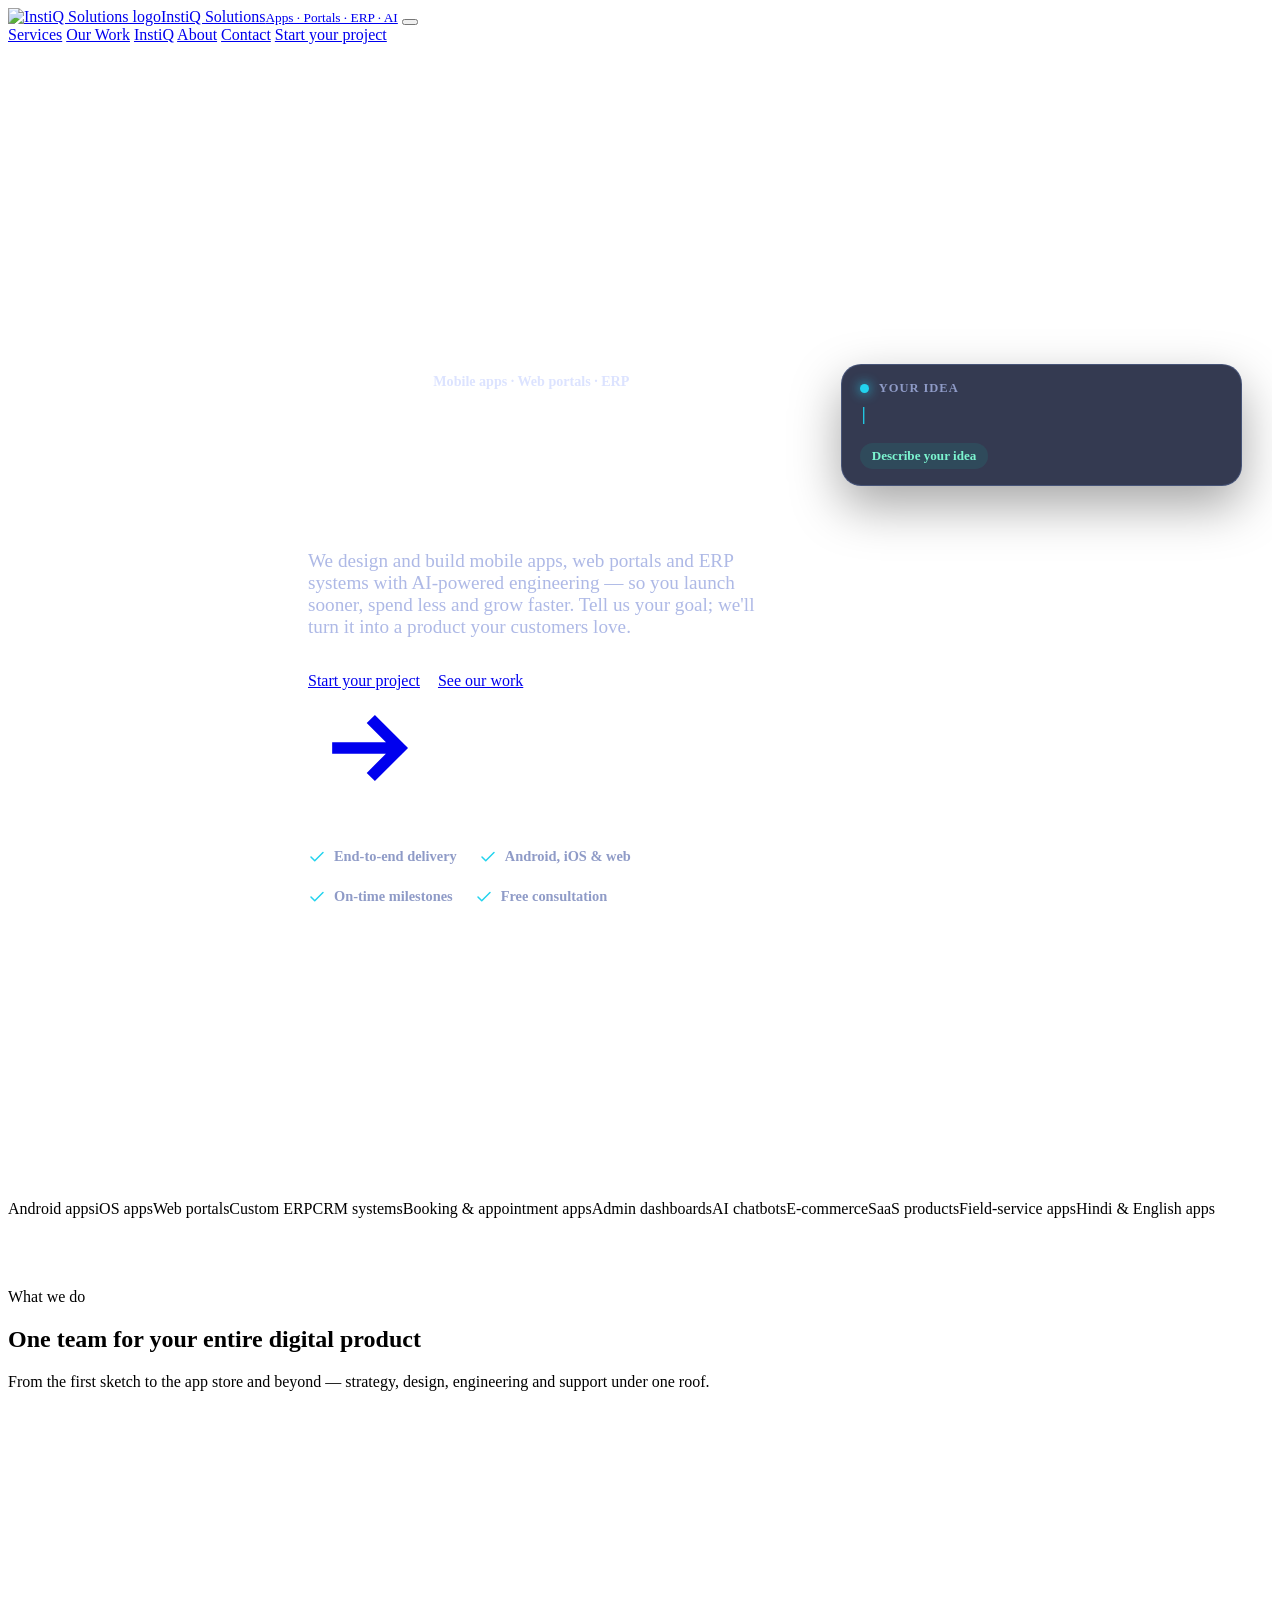
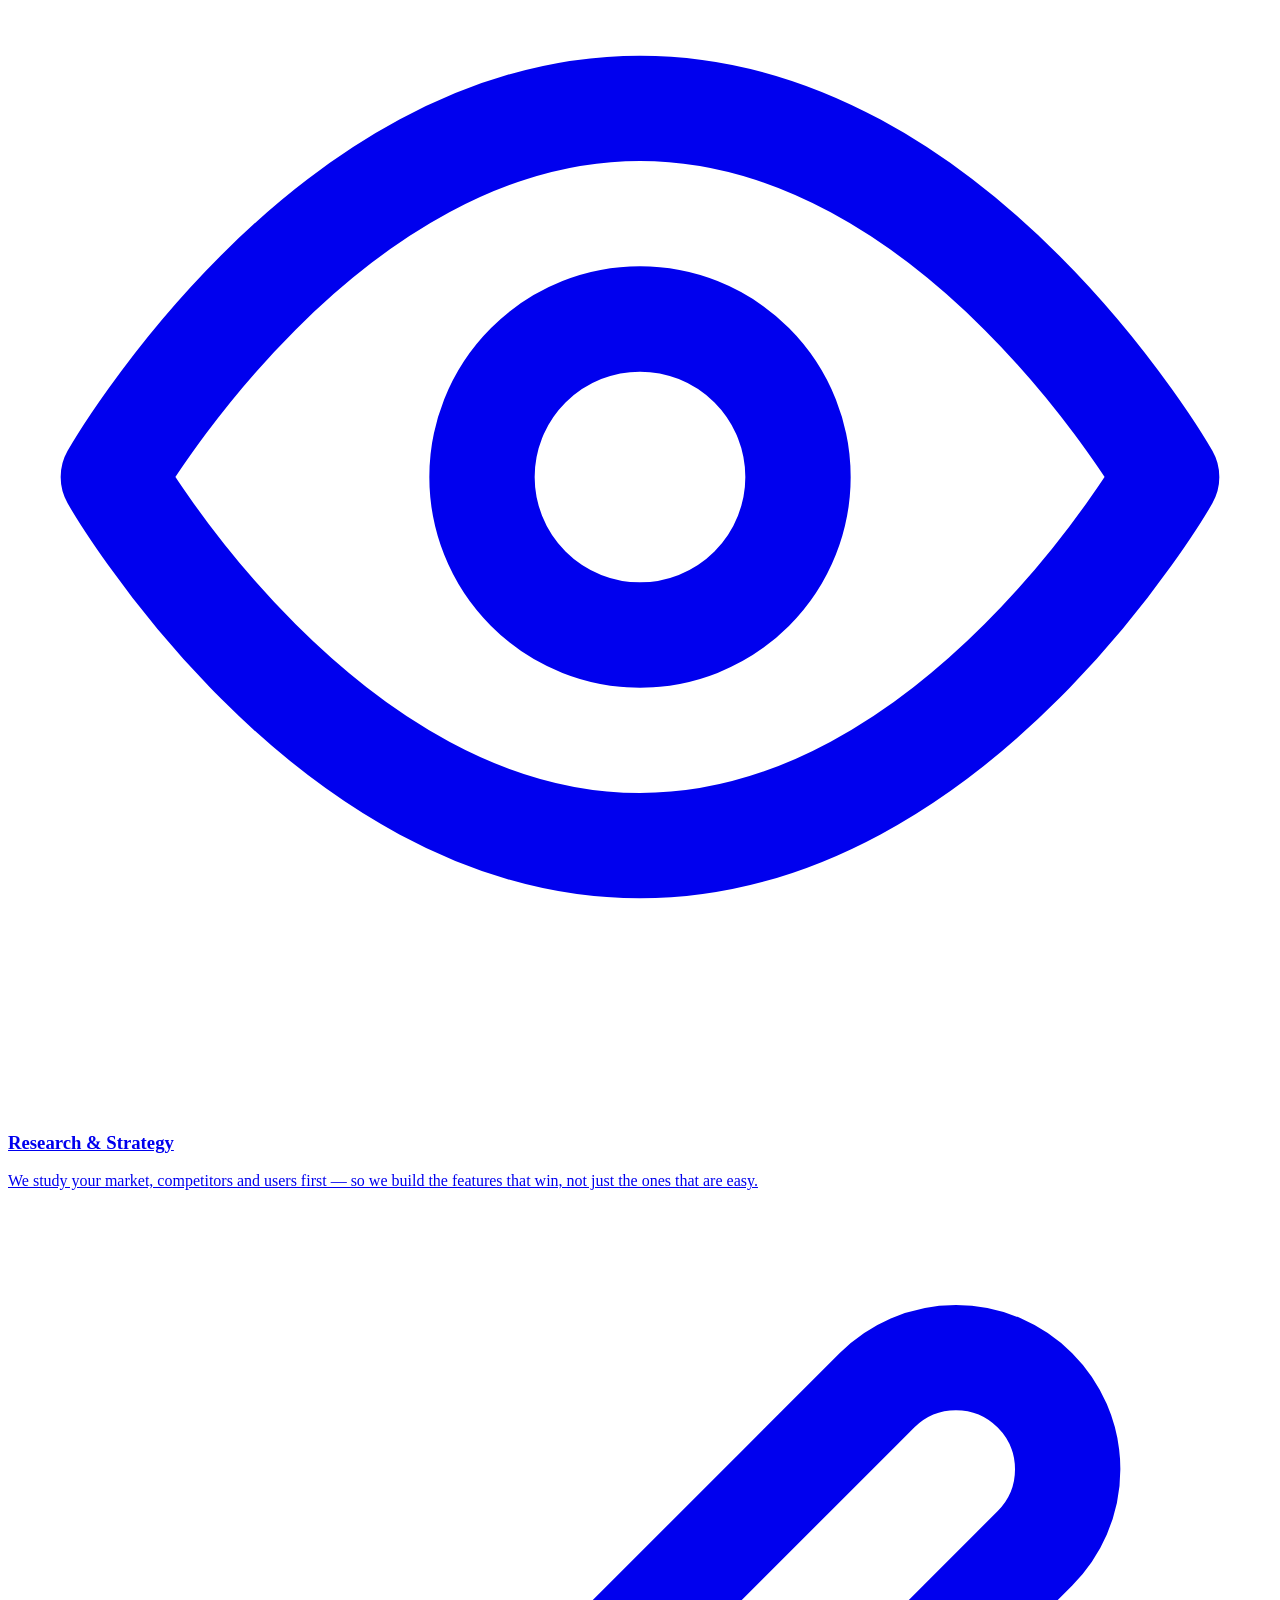
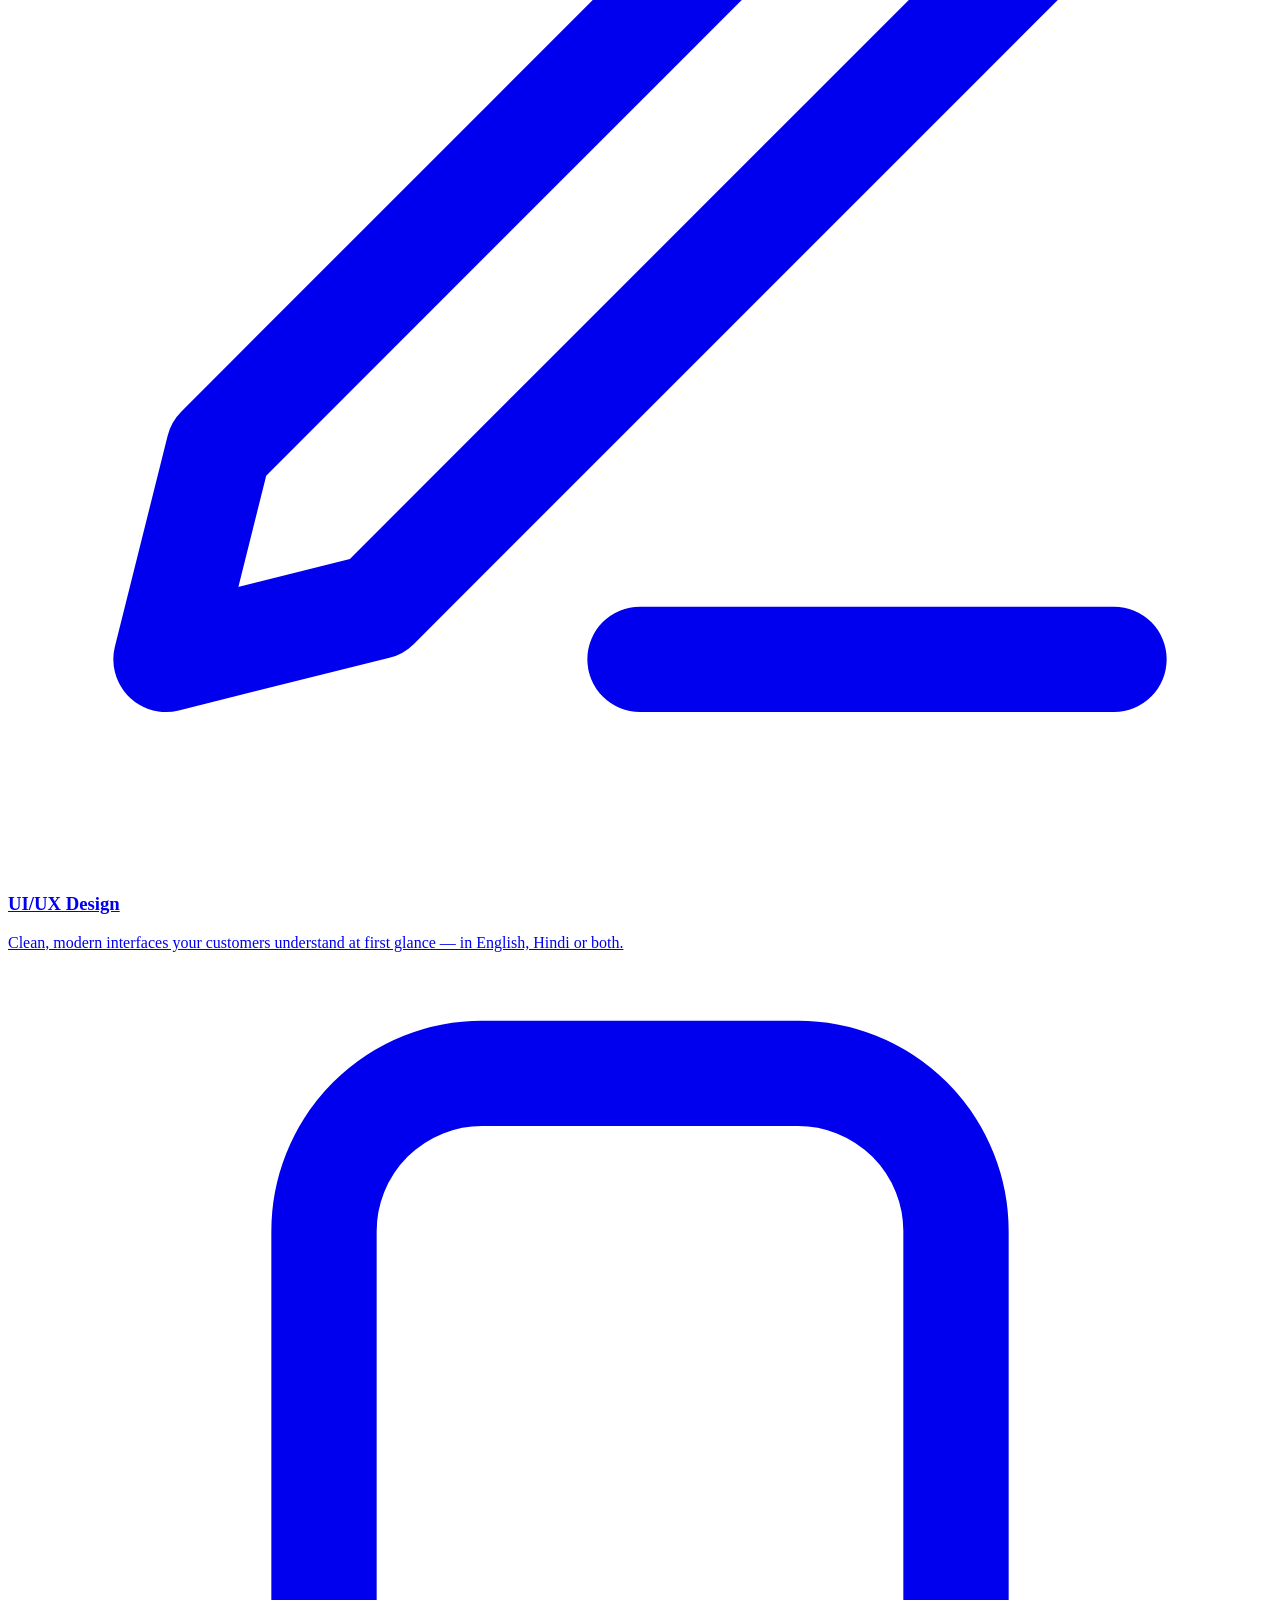
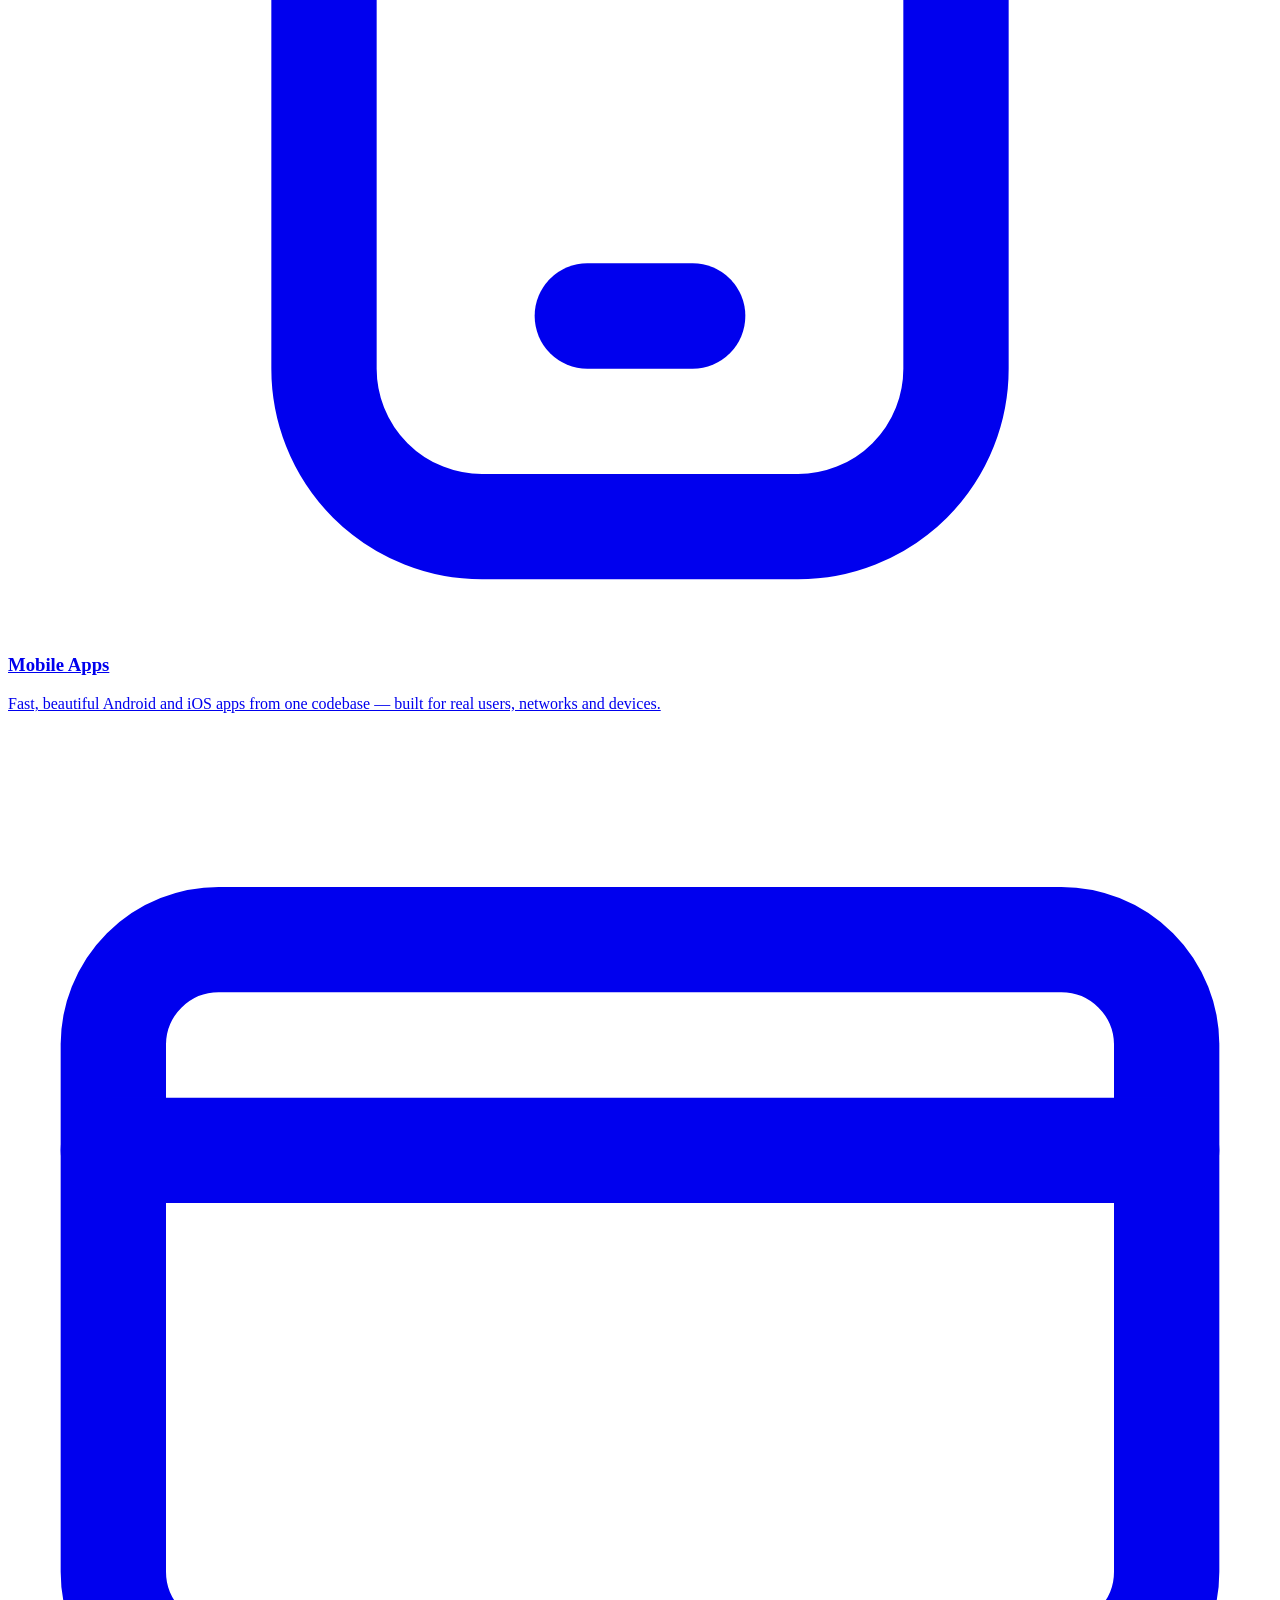
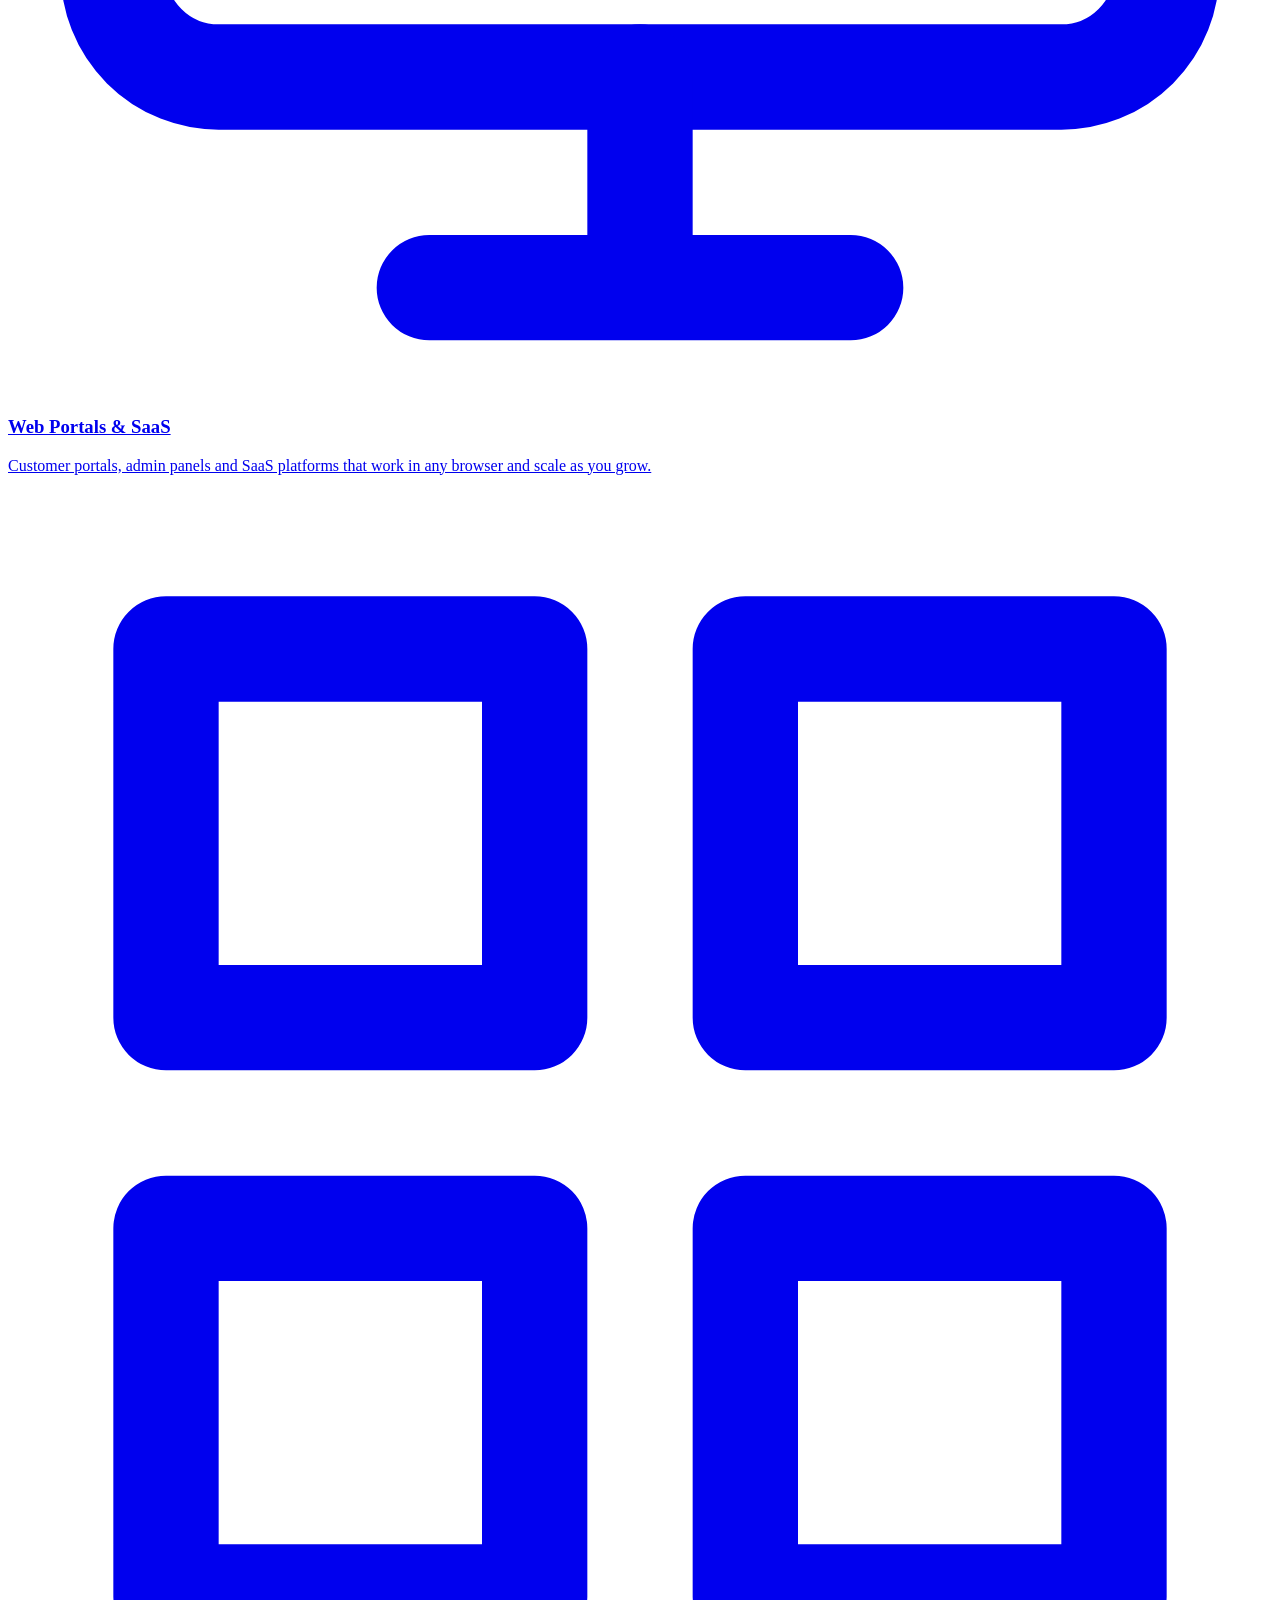
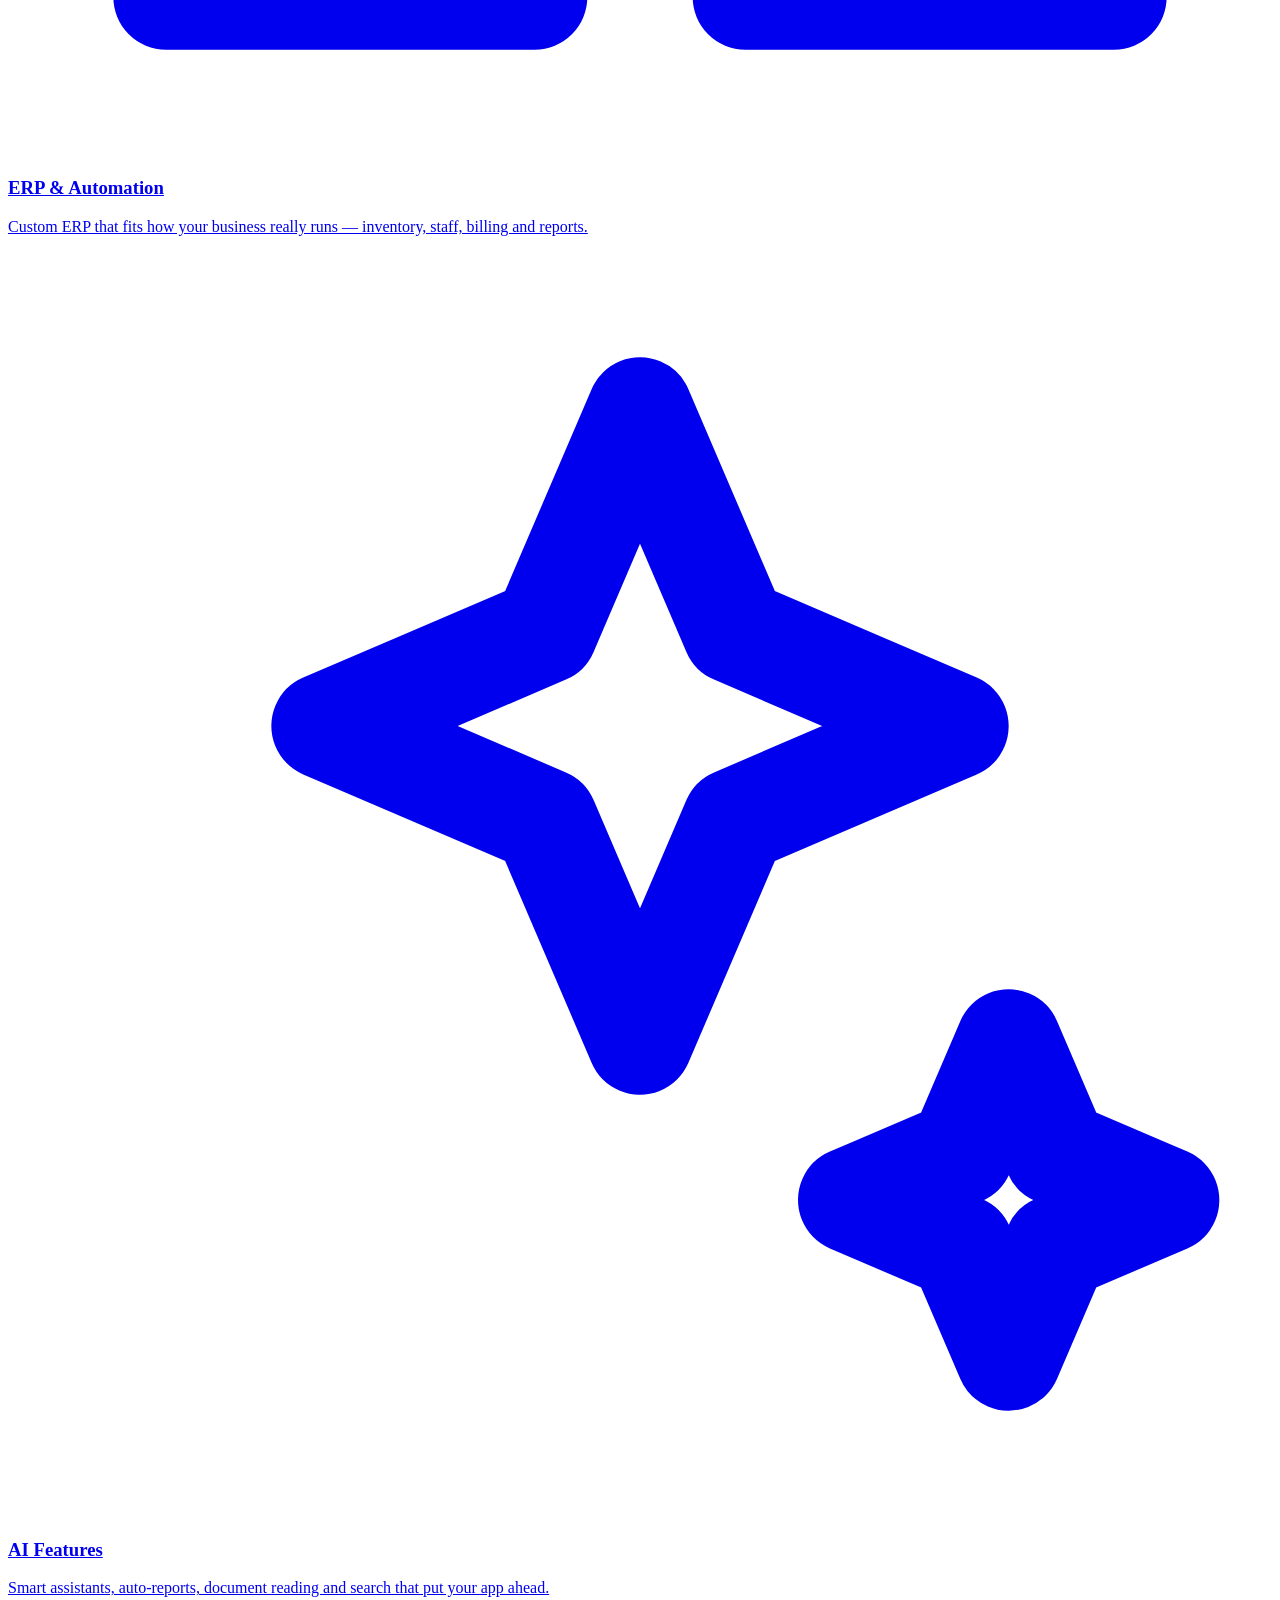
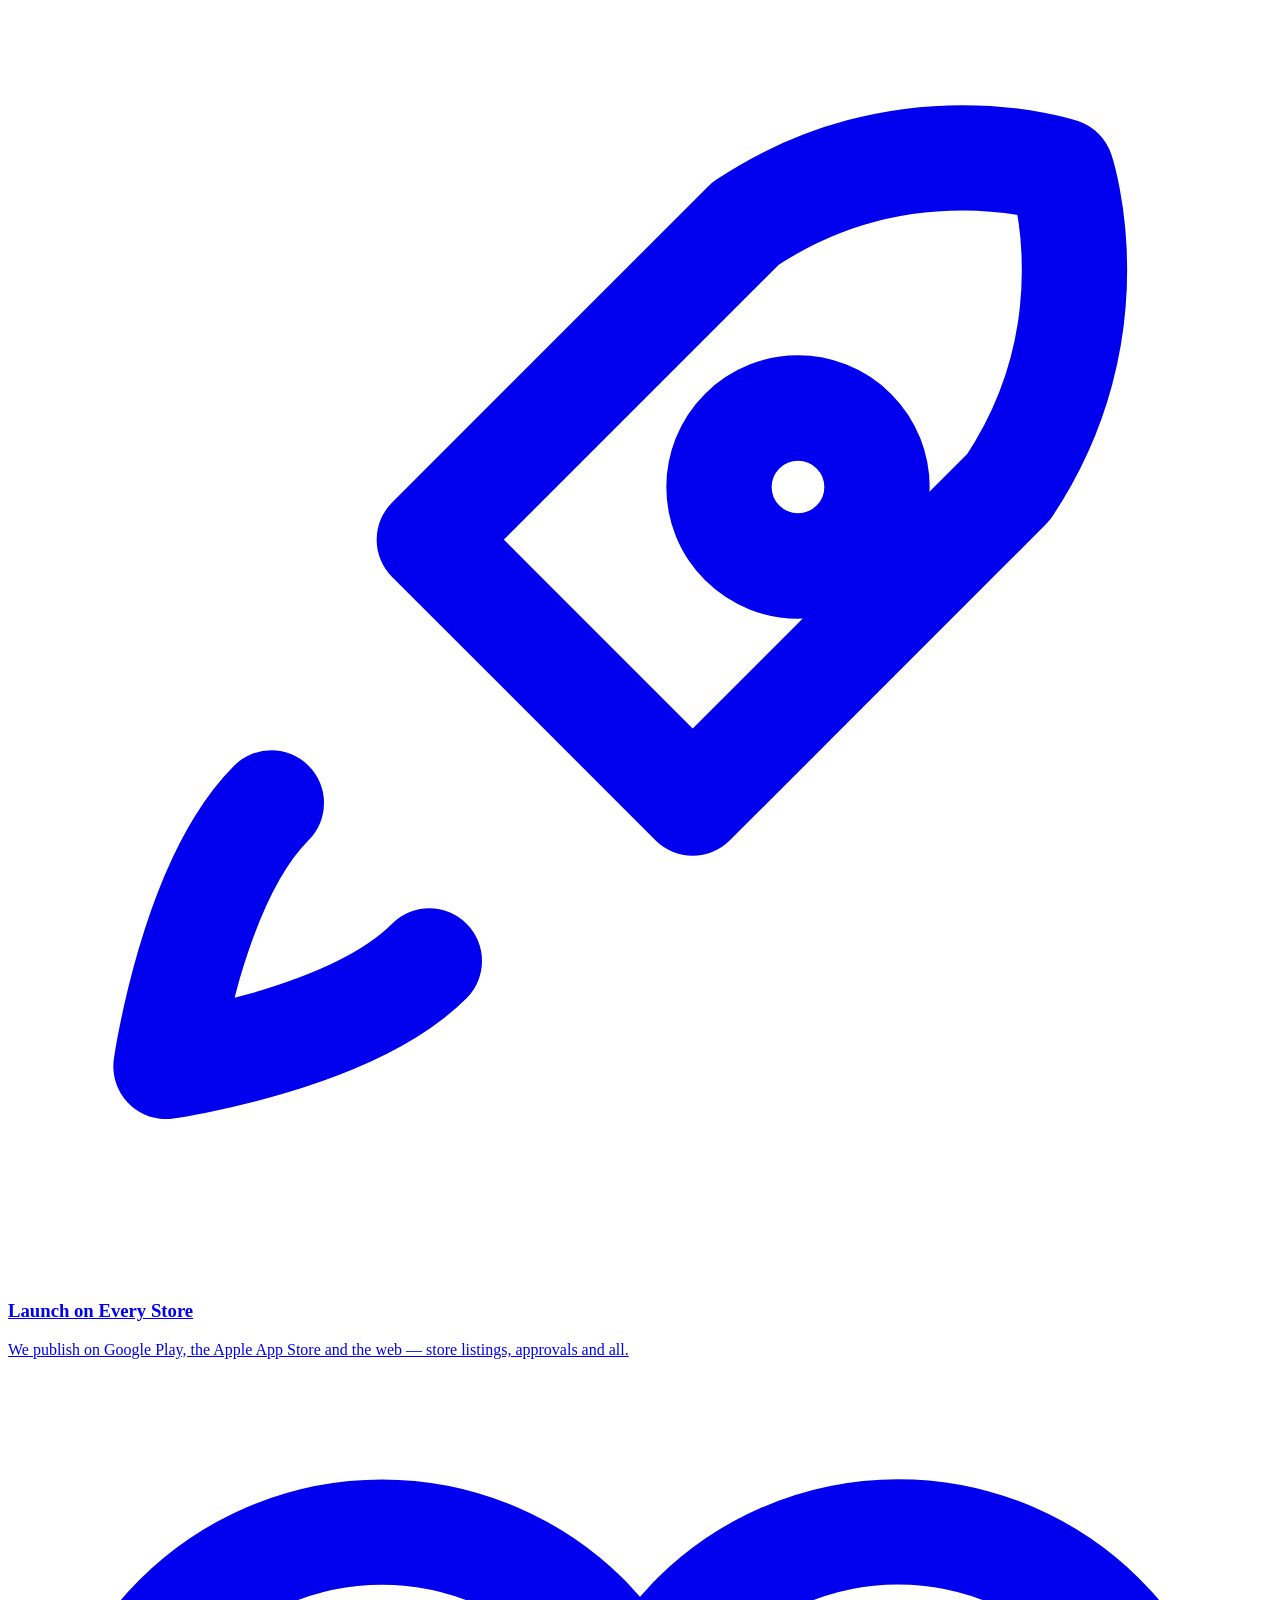
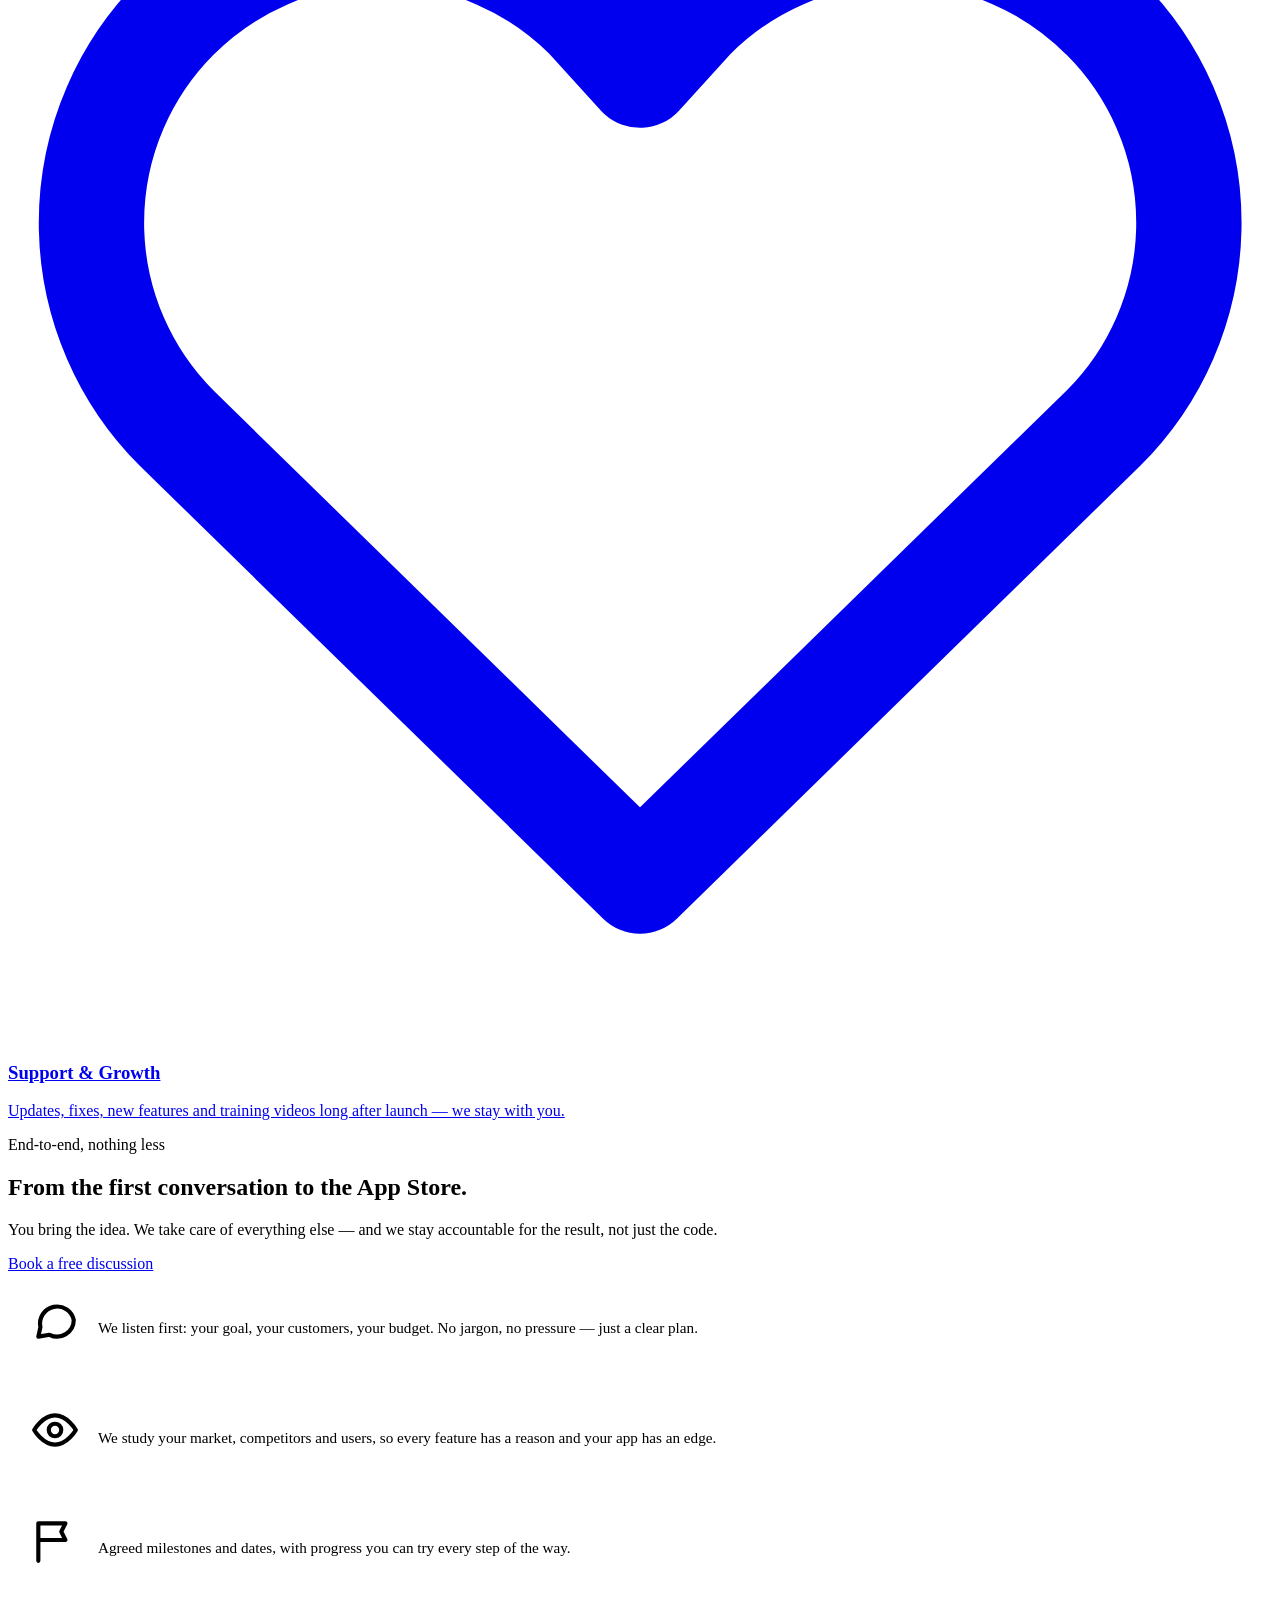
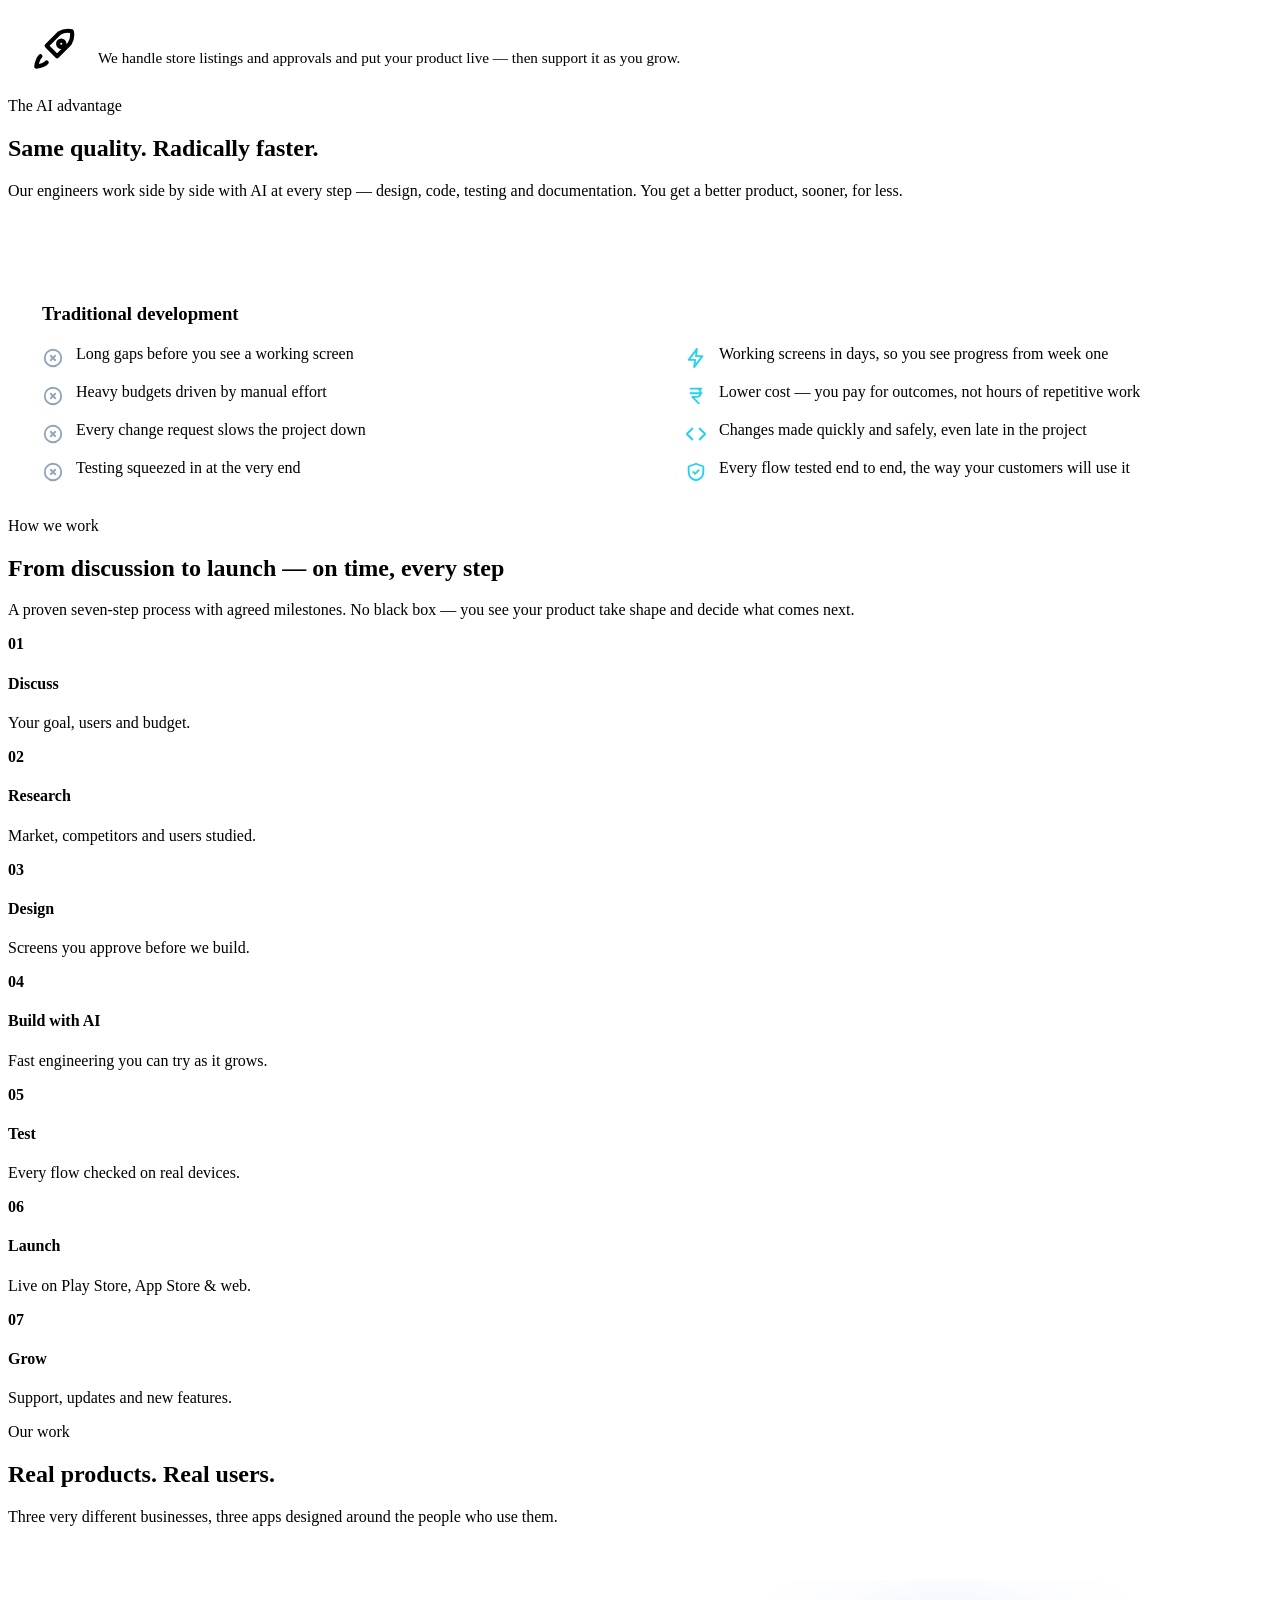
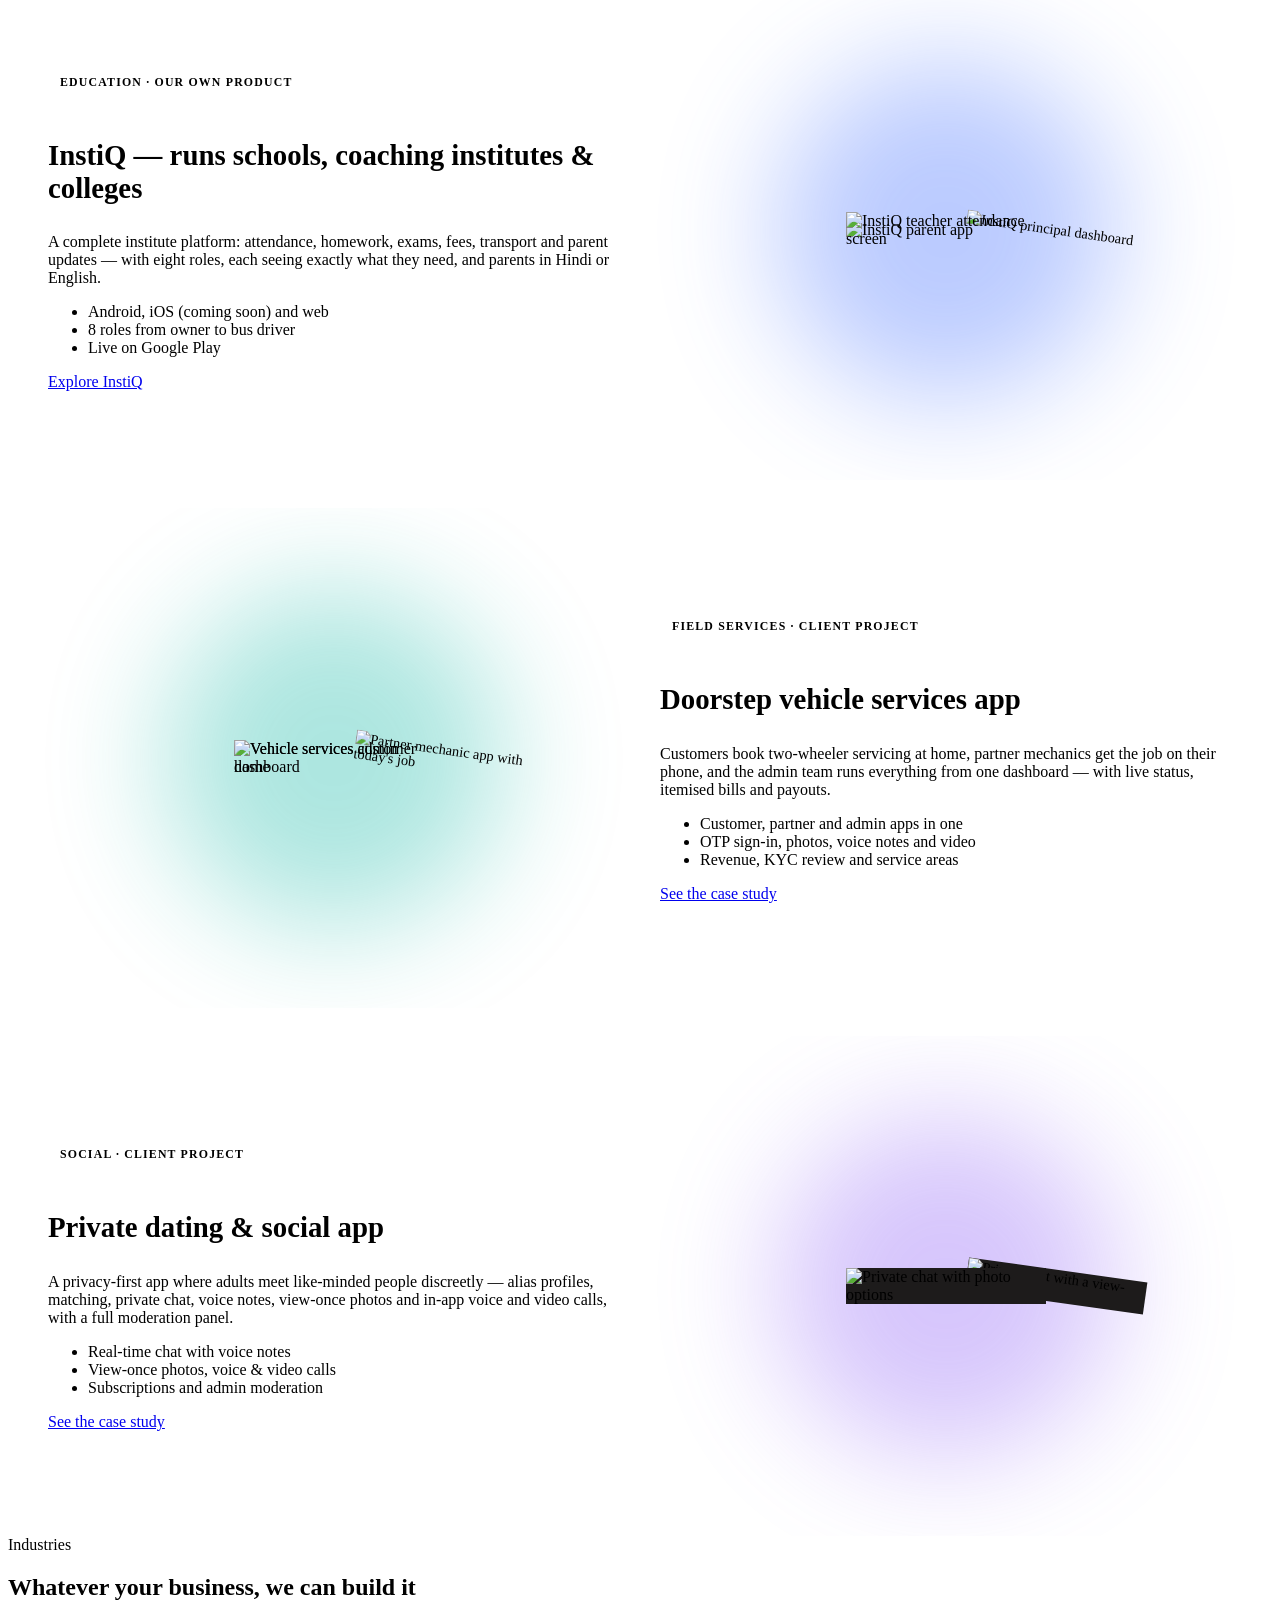
==== commit 063fa19b: "Shorter meta descriptions (under 155 chars) on 6 pages" ====
--- a/index.html
+++ b/index.html
@@ -1,455 +1,455 @@
-<!doctype html>
-<html lang="en-IN">
-<head>
-<meta charset="utf-8">
-<meta name="viewport" content="width=device-width, initial-scale=1">
-<title>InstiQ Solutions | AI-Powered Mobile App, Web Portal & ERP Development Company in India</title>
-<meta name="description" content="We turn business ideas into live mobile apps, web portals and ERP systems — end to end: discussion, market research, design, AI-powered development, testing and launch on Android, iOS and web.">
-<meta name="robots" content="index, follow, max-image-preview:large">
-<link rel="canonical" href="https://instiq.in/">
-<meta name="theme-color" content="#0B1020">
-<link rel="icon" type="image/png" href="screens/instiq-logo.png">
-<link rel="apple-touch-icon" href="screens/instiq-logo.png">
-<meta property="og:type" content="website">
-<meta property="og:site_name" content="InstiQ Solutions">
-<meta property="og:title" content="InstiQ Solutions | AI-Powered Mobile App, Web Portal & ERP Development Company in India">
-<meta property="og:description" content="We turn business ideas into live mobile apps, web portals and ERP systems — end to end: discussion, market research, design, AI-powered development, testing and launch on Android, iOS and web.">
-<meta property="og:url" content="https://instiq.in/">
-<meta property="og:image" content="https://instiq.in/screens/web-school-dashboard.jpg">
-<meta property="og:locale" content="en_IN">
-<meta name="twitter:card" content="summary_large_image">
-<meta name="twitter:title" content="InstiQ Solutions | AI-Powered Mobile App, Web Portal & ERP Development Company in India">
-<meta name="twitter:description" content="We turn business ideas into live mobile apps, web portals and ERP systems — end to end: discussion, market research, design, AI-powered development, testing and launch on Android, iOS and web.">
-<meta name="twitter:image" content="https://instiq.in/screens/web-school-dashboard.jpg">
-<link rel="preconnect" href="https://fonts.googleapis.com">
-<link rel="preconnect" href="https://fonts.gstatic.com" crossorigin>
-<link href="https://fonts.googleapis.com/css2?family=Plus+Jakarta+Sans:wght@400;500;600;700;800&family=Space+Grotesk:wght@500;600;700&display=swap" rel="stylesheet">
-<link rel="stylesheet" href="site.css?v=20261017">
-<script type="application/ld+json">
-{"@context":"https://schema.org","@type":"Organization","@id":"https://instiq.in/#org","name":"InstiQ Solutions","url":"https://instiq.in/","logo":"https://instiq.in/screens/instiq-logo.png","email":"support@instiq.in","telephone":"+91-98218-25779","description":"AI-powered mobile app, web portal and ERP development company from India.","areaServed":"IN","knowsAbout":["Mobile app development","Android app development","iOS app development","Web portal development","Custom ERP development","AI app development","UI/UX design"],"contactPoint":[{"@type":"ContactPoint","telephone":"+91-98218-25779","contactType":"sales","areaServed":"IN","availableLanguage":["English","Hindi"]}]}
-</script>
-<script type="application/ld+json">
-{"@context":"https://schema.org","@type":"FAQPage","mainEntity":[
-{"@type":"Question","name":"What does end-to-end development include?","acceptedAnswer":{"@type":"Answer","text":"Everything: the first discussion, research and market study, design, development, testing, publishing on Google Play, the App Store and the web, and support after launch."}},
-{"@type":"Question","name":"How much does an app cost?","acceptedAnswer":{"@type":"Answer","text":"Every project is quoted to your needs. AI-powered development removes repetitive work, so prices are usually lower than traditional development. Share your idea for a free estimate."}},
-{"@type":"Question","name":"Do you build for both Android and iOS?","acceptedAnswer":{"@type":"Answer","text":"Yes. We build Android and iOS apps from one modern codebase, plus web portals that work in any browser."}},
-{"@type":"Question","name":"Can you build a custom ERP for my business?","acceptedAnswer":{"@type":"Answer","text":"Yes. We design ERP systems around how your business actually works: inventory, staff, billing, approvals and reports."}},
-{"@type":"Question","name":"Do you support the app after launch?","acceptedAnswer":{"@type":"Answer","text":"Yes. We publish your app on Google Play and the App Store and offer ongoing updates, support and new features."}}]}
-</script>
-</head>
-<body>
-<header class="nav">
-  <div class="wrap nav-in">
-    <a class="brand" href="index.html" aria-label="InstiQ Solutions home"><img src="screens/instiq-logo.png" alt="InstiQ Solutions logo" width="38" height="38"><span>InstiQ Solutions<small>Apps · Portals · ERP · AI</small></span></a>
-    <button class="menu-btn" aria-label="Open menu" aria-expanded="false"><span></span><span></span><span></span></button>
-    <nav class="links" aria-label="Main">
-      <a href="services.html">Services</a>
-      <a href="work.html">Our Work</a>
-      <a href="instiq.html">InstiQ</a>
-      <a href="about.html">About</a>
-      <a href="contact.html">Contact</a>
-      <a class="btn btn-glow" href="contact.html">Start your project</a>
-    </nav>
-  </div>
-</header>
-<main>
-<style>
-.hero{min-height:100vh;display:flex;align-items:center;padding:140px 0 90px;overflow:hidden}
-.hero-grid{position:relative;z-index:1;display:grid;grid-template-columns:1.05fr .95fr;gap:56px;align-items:center}
-.hero h1{color:#fff;margin-bottom:22px}
-.hero .lead{color:#AEB9E6;font-size:1.2rem;margin-bottom:34px}
-.badge{display:inline-flex;align-items:center;gap:10px;padding:8px 16px 8px 8px;border-radius:999px;border:1px solid var(--dline);background:rgba(255,255,255,.05);color:#DCE3FF;font-weight:600;font-size:.88rem;margin-bottom:26px}
-.badge b{background:var(--grad);color:#fff;border-radius:999px;padding:4px 11px;font-size:.74rem;letter-spacing:.06em}
-.hero .cta-row{display:flex;flex-wrap:wrap;gap:14px;margin-bottom:38px}
-.trustline{display:flex;flex-wrap:wrap;gap:22px;color:#8F9BC7;font-size:.9rem;font-weight:600}
-.trustline span{display:inline-flex;align-items:center;gap:8px}
-.trustline svg{width:18px;height:18px;color:#22D3EE}
-/* demo stage */
-#demo{position:relative;height:540px}
-.prompt{position:absolute;top:0;left:0;right:30px;z-index:3;background:rgba(17,24,51,.85);backdrop-filter:blur(14px);border:1px solid rgba(143,176,255,.22);border-radius:20px;padding:16px 18px;box-shadow:0 20px 50px rgba(0,0,0,.35)}
-.prompt .row1{display:flex;align-items:center;gap:10px;color:#8F9BC7;font-size:.78rem;font-weight:700;letter-spacing:.08em;text-transform:uppercase}
-.prompt .dot{width:9px;height:9px;border-radius:50%;background:#22D3EE;box-shadow:0 0 12px #22D3EE;animation:blink 1.4s infinite}
-@keyframes blink{50%{opacity:.3}}
-.prompt .q{color:#fff;font-size:1.12rem;font-weight:600;margin-top:8px;min-height:1.6em}
-.prompt .q .typed::after{content:"|";color:#22D3EE;animation:blink .9s infinite;margin-left:2px}
-.ai-step{display:inline-block;margin-top:10px;font-size:.82rem;font-weight:700;color:#7CF5D0;background:rgba(20,184,166,.12);padding:5px 12px;border-radius:999px}
-.devices{position:absolute;inset:120px 0 0 0}
-.lap{position:absolute;right:0;top:20px;width:400px;border-radius:16px;background:#0B1020;padding:9px 9px 14px;box-shadow:0 30px 70px rgba(0,0,0,.5),inset 0 0 0 1.5px #2a3358;transform:translateY(40px) scale(.94);opacity:0;transition:all .8s cubic-bezier(.2,.7,.2,1)}
-.lap .ui{border-radius:9px;overflow:hidden;background:#F5F7FC;display:grid;grid-template-columns:72px 1fr;height:240px}
-.ui .side{background:#0E1A4F;padding:12px 8px;display:grid;gap:8px;align-content:start}
-.ui .side i{display:block;height:8px;border-radius:4px;background:rgba(255,255,255,.18)}
-.ui .side i:first-child{background:#3D6BFF;height:10px;width:80%}
-.ui .main{padding:12px;display:grid;gap:10px;align-content:start}
-.ui .top{display:flex;justify-content:space-between;align-items:center;font:700 .82rem "Space Grotesk";color:#0B1020}
-.ui .top em{font-style:normal;font-size:.62rem;color:#64748B;font-family:"Plus Jakarta Sans"}
-.kpis{display:grid;grid-template-columns:repeat(3,1fr);gap:7px}
-.kpi{background:#fff;border-radius:8px;padding:8px;box-shadow:0 2px 8px rgba(14,26,79,.06)}
-.kpi s{display:block;text-decoration:none;font-size:.55rem;color:#64748B;font-weight:600;white-space:nowrap;overflow:hidden;text-overflow:ellipsis}
-.kpi b{font:700 .95rem "Space Grotesk";color:#0B1020}
-.chart{background:#fff;border-radius:8px;height:92px;padding:8px;display:flex;align-items:flex-end;gap:5px;box-shadow:0 2px 8px rgba(14,26,79,.06)}
-.chart i{flex:1;border-radius:4px 4px 0 0;background:linear-gradient(180deg,#3D6BFF,#8B5CF6);height:0;transition:height 1s cubic-bezier(.2,.7,.2,1)}
-.mob{position:absolute;left:10px;top:70px;width:180px;aspect-ratio:9/19;border-radius:30px;background:#0B1020;padding:8px;box-shadow:0 30px 70px rgba(0,0,0,.55),inset 0 0 0 1.5px #2a3358;transform:translateY(60px) rotate(-6deg);opacity:0;transition:all .8s cubic-bezier(.2,.7,.2,1) .25s;z-index:2}
-.mob .ui2{height:100%;border-radius:23px;background:#F5F7FC;overflow:hidden;display:flex;flex-direction:column}
-.mob .hd{background:linear-gradient(135deg,#3D6BFF,#8B5CF6);color:#fff;padding:26px 12px 14px;font:700 .85rem "Space Grotesk"}
-.mob .hd small{display:block;font:500 .6rem "Plus Jakarta Sans";opacity:.85}
-.mob .bd{padding:10px;display:grid;gap:8px}
-.tile{background:#fff;border-radius:10px;padding:9px;font-size:.62rem;font-weight:700;color:#0B1020;display:flex;align-items:center;gap:8px;box-shadow:0 2px 8px rgba(14,26,79,.06)}
-.tile i{width:22px;height:22px;border-radius:7px;background:linear-gradient(135deg,#14B8A6,#22D3EE);flex:none}
-.tile:nth-child(2) i{background:linear-gradient(135deg,#F59E0B,#F472B6)}
-.mob .btnx{margin:4px 10px;border-radius:10px;background:#0B1020;color:#fff;text-align:center;font-size:.6rem;font-weight:700;padding:9px}
-.chip-live{position:absolute;right:20px;bottom:20px;z-index:4;background:#fff;color:#0B1020;border-radius:14px;padding:10px 14px;font-weight:800;font-size:.82rem;box-shadow:0 18px 40px rgba(0,0,0,.35);display:flex;align-items:center;gap:8px;transform:scale(.6);opacity:0;transition:all .5s cubic-bezier(.3,1.6,.5,1) .7s}
-.chip-live i{width:10px;height:10px;border-radius:50%;background:#1FAF55;box-shadow:0 0 0 4px rgba(31,175,85,.2)}
-.devices.show .lap{transform:none;opacity:1}
-.devices.show .mob{transform:rotate(-6deg);opacity:1}
-.devices.show .chip-live{transform:none;opacity:1}
-.devices.show .chart i:nth-child(1){height:40%}.devices.show .chart i:nth-child(2){height:62%}.devices.show .chart i:nth-child(3){height:48%}.devices.show .chart i:nth-child(4){height:78%}.devices.show .chart i:nth-child(5){height:66%}.devices.show .chart i:nth-child(6){height:92%}.devices.show .chart i:nth-child(7){height:84%}
-@media(max-width:1000px){.hero-grid{grid-template-columns:1fr}#demo{max-width:520px;width:100%;margin:0 auto}}
-@media(max-width:520px){#demo{height:470px}.lap{width:300px}.lap .ui{height:190px}.mob{width:150px;top:100px}.prompt .q{font-size:.98rem}}
-/* advantage */
-.vs{display:grid;grid-template-columns:1fr 1fr;gap:22px;margin-top:50px}
-.vs .side{border-radius:24px;padding:34px}
-.vs .old{background:#fff;border:1px solid var(--line)}
-.vs .new{background:var(--ink);color:var(--dtext);position:relative;overflow:hidden}
-.vs .new::before{content:"";position:absolute;inset:-2px;background:var(--grad);opacity:.18}
-.vs h3{display:flex;align-items:center;gap:10px}
-.vs .new h3{color:#fff}
-.vs ul{list-style:none;padding:0;margin:20px 0 0;display:grid;gap:14px;position:relative}
-.vs li{display:flex;gap:12px;align-items:flex-start}
-.vs li svg{width:22px;height:22px;flex:none;margin-top:2px}
-.vs .old li svg{color:#94A3B8}.vs .new li svg{color:#22D3EE}
-.vs .old li{color:var(--mute)}
-@media(max-width:820px){.vs{grid-template-columns:1fr}}
-/* work */
-.work{display:grid;gap:28px;margin-top:54px}
-.case{display:grid;grid-template-columns:1fr 1fr;gap:40px;align-items:center;background:#fff;border:1px solid var(--line);border-radius:30px;padding:40px;overflow:hidden;position:relative;transition:box-shadow .4s}
-.case:hover{box-shadow:var(--sh2)}
-.case:nth-child(even) .case-media{order:-1}
-.case .tag{display:inline-block;font-size:.74rem;font-weight:800;letter-spacing:.1em;text-transform:uppercase;padding:6px 12px;border-radius:999px;background:var(--soft);color:var(--blue);margin-bottom:14px}
-.case h3{font-size:1.8rem}
-.case-media{position:relative;height:420px;display:flex;justify-content:center;align-items:center}
-.case-media .phone{position:absolute;width:200px}
-.case-media .phone:nth-child(1){transform:translateX(-110px) rotate(-8deg) scale(.9);z-index:1;transition:transform .6s}
-.case-media .phone:nth-child(2){z-index:2;transition:transform .6s}
-.case-media .phone:nth-child(3){transform:translateX(110px) rotate(8deg) scale(.9);z-index:1;transition:transform .6s}
-.case:hover .case-media .phone:nth-child(1){transform:translateX(-130px) rotate(-11deg) scale(.9)}
-.case:hover .case-media .phone:nth-child(3){transform:translateX(130px) rotate(11deg) scale(.9)}
-.case:hover .case-media .phone:nth-child(2){transform:translateY(-10px)}
-.case .blob{position:absolute;width:340px;height:340px;border-radius:50%;filter:blur(60px);opacity:.35;z-index:0}
-@media(max-width:900px){.case{grid-template-columns:1fr;padding:26px}.case:nth-child(even) .case-media{order:0}.case-media{height:360px}.case-media .phone{width:160px}.case-media .phone:nth-child(1){transform:translateX(-80px) rotate(-8deg) scale(.88)}.case-media .phone:nth-child(3){transform:translateX(80px) rotate(8deg) scale(.88)}}
-/* industries */
-.ind{display:grid;grid-template-columns:repeat(4,1fr);gap:16px;margin-top:50px}
-.ind .card{padding:24px}
-.ind .card h4{font-size:1.05rem;margin:0 0 4px}
-.ind .card p{font-size:.9rem}
-.ind .ico{width:46px;height:46px;border-radius:14px;margin-bottom:14px}
-@media(max-width:1000px){.ind{grid-template-columns:repeat(2,1fr)}}
-@media(max-width:480px){.ind{grid-template-columns:1fr}}
-.stack{display:flex;flex-wrap:wrap;gap:12px;justify-content:center;margin-top:36px}
-.stack span{display:inline-flex;align-items:center;gap:10px;padding:14px 22px;border-radius:16px;background:#fff;border:1px solid var(--line);font-weight:700;color:var(--ink);transition:transform .3s,box-shadow .3s}
-.stack span:hover{transform:translateY(-4px);box-shadow:var(--sh)}
-.stack svg{width:20px;height:20px;color:var(--blue)}
-.models .card{text-align:left}
-.e2e{display:grid;gap:16px}
-.e2e .e{display:flex;gap:18px;align-items:flex-start;padding:22px;border-radius:20px;background:rgba(255,255,255,.04);border:1px solid var(--dline);transition:transform .35s,background .35s}
-.e2e .e:hover{transform:translateX(-6px);background:rgba(255,255,255,.08)}
-.e2e .ico{flex:none;margin:0;width:50px;height:50px}
-.e2e h4{color:#fff;font-size:1.08rem;margin:0 0 4px}
-.e2e p{margin:0;color:var(--dmute);font-size:.95rem}
-.models .card .n{font:700 .8rem "Space Grotesk";letter-spacing:.14em;color:var(--blue)}
-</style>
-
-<!-- HERO -->
-<section class="hero dark">
-  <div class="bg-anim" aria-hidden="true"><div class="orb o1"></div><div class="orb o2"></div><div class="orb o3"></div><div class="grid"></div><canvas class="net"></canvas></div>
-  <div class="wrap hero-grid">
-    <div>
-      <div class="badge rv"><b>AI-POWERED</b>Mobile apps · Web portals · ERP</div>
-      <h1 class="rv d1">Your idea.<br>Live as an app.<br><span class="grad">Faster than you imagined.</span></h1>
-      <p class="lead rv d2">We design and build mobile apps, web portals and ERP systems with AI-powered engineering — so you launch sooner, spend less and grow faster. Tell us your goal; we'll turn it into a product your customers love.</p>
-      <div class="cta-row rv d3">
-        <a class="btn btn-glow" href="contact.html">Start your project <svg viewBox="0 0 24 24" fill="none" stroke="currentColor" stroke-width="2.4" aria-hidden="true"><path d="M5 12h14M13 6l6 6-6 6"/></svg></a>
-        <a class="btn btn-line" href="work.html">See our work</a>
-      </div>
-      <div class="trustline rv d4">
-        <span><svg viewBox="0 0 24 24" fill="none" stroke="currentColor" stroke-width="2" stroke-linecap="round" stroke-linejoin="round" aria-hidden="true"><path d="M20 6L9 17l-5-5"/></svg>End-to-end delivery</span><span><svg viewBox="0 0 24 24" fill="none" stroke="currentColor" stroke-width="2" stroke-linecap="round" stroke-linejoin="round" aria-hidden="true"><path d="M20 6L9 17l-5-5"/></svg>Android, iOS &amp; web</span><span><svg viewBox="0 0 24 24" fill="none" stroke="currentColor" stroke-width="2" stroke-linecap="round" stroke-linejoin="round" aria-hidden="true"><path d="M20 6L9 17l-5-5"/></svg>On-time milestones</span><span><svg viewBox="0 0 24 24" fill="none" stroke="currentColor" stroke-width="2" stroke-linecap="round" stroke-linejoin="round" aria-hidden="true"><path d="M20 6L9 17l-5-5"/></svg>Free consultation</span>
-      </div>
-    </div>
-    <div id="demo" class="rv d2" aria-label="Animation: a business idea turning into a live app">
-      <div class="prompt">
-        <div class="row1"><span class="dot"></span>Your idea</div>
-        <div class="q"><span class="typed"></span></div>
-        <span class="ai-step">Describe your idea</span>
-      </div>
-      <div class="devices">
-        <div class="lap"><div class="ui">
-          <div class="side"><i></i><i></i><i></i><i></i><i></i><i></i></div>
-          <div class="main">
-            <div class="top"><span data-f="app">Clinic Care</span><em>Admin dashboard</em></div>
-            <div class="kpis"><div class="kpi"><s data-f="a">Book a visit</s><b>128</b></div><div class="kpi"><s data-f="b">Today's queue</s><b>24</b></div><div class="kpi"><s data-f="c">This week</s><b>↑ 18%</b></div></div>
-            <div class="chart"><i></i><i></i><i></i><i></i><i></i><i></i><i></i></div>
-          </div>
-        </div></div>
-        <div class="mob"><div class="ui2">
-          <div class="hd"><span data-f="app">Clinic Care</span><small>Good morning 👋</small></div>
-          <div class="bd"><div class="tile"><i></i><span data-f="a">Book a visit</span></div><div class="tile"><i></i><span data-f="b">Today's queue</span></div><div class="tile"><i></i><span data-f="c">This week</span></div></div>
-          <div class="btnx">Continue</div>
-        </div></div>
-        <div class="chip-live"><i></i>Live on Android, iOS &amp; web</div>
-      </div>
-    </div>
-  </div>
-</section>
-
-<!-- RIBBON -->
-<section class="dark" style="padding:26px 0 70px">
-  <div class="marquee"><div class="mq">
-    <span class="pill"><i></i>Android apps</span><span class="pill"><i></i>iOS apps</span><span class="pill"><i></i>Web portals</span><span class="pill"><i></i>Custom ERP</span><span class="pill"><i></i>CRM systems</span><span class="pill"><i></i>Booking &amp; appointment apps</span><span class="pill"><i></i>Admin dashboards</span><span class="pill"><i></i>AI chatbots</span><span class="pill"><i></i>E-commerce</span><span class="pill"><i></i>SaaS products</span><span class="pill"><i></i>Field-service apps</span><span class="pill"><i></i>Hindi &amp; English apps</span>
-  </div></div>
-</section>
-
-<!-- SERVICES -->
-<section>
-  <div class="wrap">
-    <div class="center">
-      <span class="kicker rv">What we do</span>
-      <h2 class="rv d1">One team for your entire <span class="grad">digital product</span></h2>
-      <p class="lead rv d2">From the first sketch to the app store and beyond — strategy, design, engineering and support under one roof.</p>
-    </div>
-    <div class="cards c4" style="margin-top:54px">
-      <a class="card rv" data-tilt href="services.html#research"><div class="ico a"><svg viewBox="0 0 24 24" fill="none" stroke="currentColor" stroke-width="2" stroke-linecap="round" stroke-linejoin="round" aria-hidden="true"><path d="M2 12s4-7 10-7 10 7 10 7-4 7-10 7S2 12 2 12z"/><circle cx="12" cy="12" r="3"/></svg></div><h3>Research &amp; Strategy</h3><p>We study your market, competitors and users first — so we build the features that win, not just the ones that are easy.</p></a>
-      <a class="card rv d1" data-tilt href="services.html#design"><div class="ico v"><svg viewBox="0 0 24 24" fill="none" stroke="currentColor" stroke-width="2" stroke-linecap="round" stroke-linejoin="round" aria-hidden="true"><path d="M12 20h9M16.5 3.5a2.1 2.1 0 0 1 3 3L7 19l-4 1 1-4z"/></svg></div><h3>UI/UX Design</h3><p>Clean, modern interfaces your customers understand at first glance — in English, Hindi or both.</p></a>
-      <a class="card rv d2" data-tilt href="services.html#mobile"><div class="ico"><svg viewBox="0 0 24 24" fill="none" stroke="currentColor" stroke-width="2" stroke-linecap="round" stroke-linejoin="round" aria-hidden="true"><rect x="6" y="2" width="12" height="20" rx="3"/><path d="M11 18h2"/></svg></div><h3>Mobile Apps</h3><p>Fast, beautiful Android and iOS apps from one codebase — built for real users, networks and devices.</p></a>
-      <a class="card rv d3" data-tilt href="services.html#web"><div class="ico t"><svg viewBox="0 0 24 24" fill="none" stroke="currentColor" stroke-width="2" stroke-linecap="round" stroke-linejoin="round" aria-hidden="true"><rect x="2" y="4" width="20" height="14" rx="2"/><path d="M2 8h20M8 22h8M12 18v4"/></svg></div><h3>Web Portals &amp; SaaS</h3><p>Customer portals, admin panels and SaaS platforms that work in any browser and scale as you grow.</p></a>
-      <a class="card rv" data-tilt href="services.html#erp"><div class="ico v"><svg viewBox="0 0 24 24" fill="none" stroke="currentColor" stroke-width="2" stroke-linecap="round" stroke-linejoin="round" aria-hidden="true"><path d="M3 3h7v7H3zM14 3h7v7h-7zM14 14h7v7h-7zM3 14h7v7H3z"/></svg></div><h3>ERP &amp; Automation</h3><p>Custom ERP that fits how your business really runs — inventory, staff, billing and reports.</p></a>
-      <a class="card rv d1" data-tilt href="services.html#ai"><div class="ico a"><svg viewBox="0 0 24 24" fill="none" stroke="currentColor" stroke-width="2" stroke-linecap="round" stroke-linejoin="round" aria-hidden="true"><path d="M12 3l1.8 4.2L18 9l-4.2 1.8L12 15l-1.8-4.2L6 9l4.2-1.8zM19 15l.9 2.1L22 18l-2.1.9L19 21l-.9-2.1L16 18l2.1-.9z"/></svg></div><h3>AI Features</h3><p>Smart assistants, auto-reports, document reading and search that put your app ahead.</p></a>
-      <a class="card rv d2" data-tilt href="services.html#launch"><div class="ico"><svg viewBox="0 0 24 24" fill="none" stroke="currentColor" stroke-width="2" stroke-linecap="round" stroke-linejoin="round" aria-hidden="true"><path d="M5 15c-1.5 1.5-2 5-2 5s3.5-.5 5-2M14 4c3-2 6-1 6-1s1 3-1 6l-6 6-5-5z"/><circle cx="15" cy="9" r="1.5"/></svg></div><h3>Launch on Every Store</h3><p>We publish on Google Play, the Apple App Store and the web — store listings, approvals and all.</p></a>
-      <a class="card rv d3" data-tilt href="services.html#support"><div class="ico t"><svg viewBox="0 0 24 24" fill="none" stroke="currentColor" stroke-width="2" stroke-linecap="round" stroke-linejoin="round" aria-hidden="true"><path d="M20.8 4.6a5.5 5.5 0 0 0-7.8 0L12 5.7l-1-1.1a5.5 5.5 0 0 0-7.8 7.8L12 21l8.8-8.6a5.5 5.5 0 0 0 0-7.8z"/></svg></div><h3>Support &amp; Growth</h3><p>Updates, fixes, new features and training videos long after launch — we stay with you.</p></a>
-    </div>
-  </div>
-</section>
-
-<!-- END TO END -->
-<section class="dark" style="overflow:hidden">
-  <div class="bg-anim" aria-hidden="true"><div class="orb o1" style="opacity:.35"></div><div class="orb o3"></div><div class="grid"></div></div>
-  <div class="wrap" style="position:relative">
-    <div class="split">
-      <div>
-        <span class="kicker rv">End-to-end, nothing less</span>
-        <h2 class="rv d1">From the first conversation <span class="grad">to the App Store.</span></h2>
-        <p class="lead rv d2">You bring the idea. We take care of everything else — and we stay accountable for the result, not just the code.</p>
-        <a class="btn btn-glow rv d3" href="contact.html">Book a free discussion</a>
-      </div>
-      <div class="e2e">
-        <div class="e rv r"><div class="ico"><svg viewBox="0 0 24 24" fill="none" stroke="currentColor" stroke-width="2" stroke-linecap="round" stroke-linejoin="round" aria-hidden="true"><path d="M21 12a8 8 0 0 1-11.6 7.1L4 20l1-4.6A8 8 0 1 1 21 12z"/></svg></div><div><h4>It starts with a conversation</h4><p>We listen first: your goal, your customers, your budget. No jargon, no pressure — just a clear plan.</p></div></div>
-        <div class="e rv r d1"><div class="ico a"><svg viewBox="0 0 24 24" fill="none" stroke="currentColor" stroke-width="2" stroke-linecap="round" stroke-linejoin="round" aria-hidden="true"><path d="M2 12s4-7 10-7 10 7 10 7-4 7-10 7S2 12 2 12z"/><circle cx="12" cy="12" r="3"/></svg></div><div><h4>Research &amp; market study</h4><p>We study your market, competitors and users, so every feature has a reason and your app has an edge.</p></div></div>
-        <div class="e rv r d2"><div class="ico v"><svg viewBox="0 0 24 24" fill="none" stroke="currentColor" stroke-width="2" stroke-linecap="round" stroke-linejoin="round" aria-hidden="true"><path d="M4 22V4M4 4h13l-2 4 2 4H4"/></svg></div><div><h4>Delivered on time</h4><p>Agreed milestones and dates, with progress you can try every step of the way.</p></div></div>
-        <div class="e rv r d3"><div class="ico t"><svg viewBox="0 0 24 24" fill="none" stroke="currentColor" stroke-width="2" stroke-linecap="round" stroke-linejoin="round" aria-hidden="true"><path d="M5 15c-1.5 1.5-2 5-2 5s3.5-.5 5-2M14 4c3-2 6-1 6-1s1 3-1 6l-6 6-5-5z"/><circle cx="15" cy="9" r="1.5"/></svg></div><div><h4>Published on Android, iOS &amp; web</h4><p>We handle store listings and approvals and put your product live — then support it as you grow.</p></div></div>
-      </div>
-    </div>
-  </div>
-</section>
-
-<!-- AI ADVANTAGE -->
-<section class="soft">
-  <div class="wrap">
-    <div class="center">
-      <span class="kicker rv">The AI advantage</span>
-      <h2 class="rv d1">Same quality. <span class="grad">Radically faster.</span></h2>
-      <p class="lead rv d2">Our engineers work side by side with AI at every step — design, code, testing and documentation. You get a better product, sooner, for less.</p>
-    </div>
-    <div class="vs">
-      <div class="side old rv l">
-        <h3>Traditional development</h3>
-        <ul>
-          <li><svg viewBox="0 0 24 24" fill="none" stroke="currentColor" stroke-width="2"><circle cx="12" cy="12" r="9"/><path d="M9 9l6 6M15 9l-6 6"/></svg>Long gaps before you see a working screen</li>
-          <li><svg viewBox="0 0 24 24" fill="none" stroke="currentColor" stroke-width="2"><circle cx="12" cy="12" r="9"/><path d="M9 9l6 6M15 9l-6 6"/></svg>Heavy budgets driven by manual effort</li>
-          <li><svg viewBox="0 0 24 24" fill="none" stroke="currentColor" stroke-width="2"><circle cx="12" cy="12" r="9"/><path d="M9 9l6 6M15 9l-6 6"/></svg>Every change request slows the project down</li>
-          <li><svg viewBox="0 0 24 24" fill="none" stroke="currentColor" stroke-width="2"><circle cx="12" cy="12" r="9"/><path d="M9 9l6 6M15 9l-6 6"/></svg>Testing squeezed in at the very end</li>
-        </ul>
-      </div>
-      <div class="side new rv r">
-        <h3><span class="grad">InstiQ Solutions</span> + AI</h3>
-        <ul>
-          <li><svg viewBox="0 0 24 24" fill="none" stroke="currentColor" stroke-width="2" stroke-linecap="round" stroke-linejoin="round" aria-hidden="true"><path d="M13 2L4 14h7l-1 8 9-12h-7z"/></svg>Working screens in days, so you see progress from week one</li>
-          <li><svg viewBox="0 0 24 24" fill="none" stroke="currentColor" stroke-width="2" stroke-linecap="round" stroke-linejoin="round" aria-hidden="true"><path d="M6 4h12M6 9h12M13 4c3 0 4 2 4 5s-2 4-5 4H8l7 7"/></svg>Lower cost — you pay for outcomes, not hours of repetitive work</li>
-          <li><svg viewBox="0 0 24 24" fill="none" stroke="currentColor" stroke-width="2" stroke-linecap="round" stroke-linejoin="round" aria-hidden="true"><path d="M8 6l-6 6 6 6M16 6l6 6-6 6"/></svg>Changes made quickly and safely, even late in the project</li>
-          <li><svg viewBox="0 0 24 24" fill="none" stroke="currentColor" stroke-width="2" stroke-linecap="round" stroke-linejoin="round" aria-hidden="true"><path d="M12 3l8 3v6c0 5-3.5 8-8 9-4.5-1-8-4-8-9V6z"/><path d="M9 12l2 2 4-4"/></svg>Every flow tested end to end, the way your customers will use it</li>
-        </ul>
-      </div>
-    </div>
-  </div>
-</section>
-
-<!-- PROCESS -->
-<section class="dark" style="overflow:hidden">
-  <div class="bg-anim" aria-hidden="true"><div class="orb o2" style="opacity:.3"></div><div class="grid"></div></div>
-  <div class="wrap center" style="position:relative">
-    <span class="kicker rv">How we work</span>
-    <h2 class="rv d1">From discussion to launch — <span class="grad">on time, every step</span></h2>
-    <p class="lead rv d2">A proven seven-step process with agreed milestones. No black box — you see your product take shape and decide what comes next.</p>
-    <div class="tl">
-      <div class="bar"><i></i></div>
-      <div class="st"><b>01</b><h4>Discuss</h4><p>Your goal, users and budget.</p></div>
-      <div class="st"><b>02</b><h4>Research</h4><p>Market, competitors and users studied.</p></div>
-      <div class="st"><b>03</b><h4>Design</h4><p>Screens you approve before we build.</p></div>
-      <div class="st"><b>04</b><h4>Build with AI</h4><p>Fast engineering you can try as it grows.</p></div>
-      <div class="st"><b>05</b><h4>Test</h4><p>Every flow checked on real devices.</p></div>
-      <div class="st"><b>06</b><h4>Launch</h4><p>Live on Play Store, App Store &amp; web.</p></div>
-      <div class="st"><b>07</b><h4>Grow</h4><p>Support, updates and new features.</p></div>
-    </div>
-  </div>
-</section>
-
-<!-- WORK -->
-<section>
-  <div class="wrap">
-    <div class="center">
-      <span class="kicker rv">Our work</span>
-      <h2 class="rv d1">Real products. <span class="grad">Real users.</span></h2>
-      <p class="lead rv d2">Three very different businesses, three apps designed around the people who use them.</p>
-    </div>
-    <div class="work">
-      <article class="case rv">
-        <div style="position:relative;z-index:1">
-          <span class="tag">Education · Our own product</span>
-          <h3>InstiQ — runs schools, coaching institutes &amp; colleges</h3>
-          <p>A complete institute platform: attendance, homework, exams, fees, transport and parent updates — with eight roles, each seeing exactly what they need, and parents in Hindi or English.</p>
-          <ul class="list"><li>Android, iOS (coming soon) and web</li><li>8 roles from owner to bus driver</li><li>Live on Google Play</li></ul>
-          <a class="btn btn-dark" href="instiq.html" style="margin-top:24px">Explore InstiQ</a>
-        </div>
-        <div class="case-media"><div class="blob" style="background:#3D6BFF"></div>
-          <div class="phone"><div class="scr"><img src="screens/school-attendance.jpg" alt="InstiQ teacher attendance screen" loading="lazy"></div></div>
-          <div class="phone"><div class="scr"><img src="screens/school-principal-dashboard.jpg" alt="InstiQ principal dashboard" loading="lazy"></div></div>
-          <div class="phone"><div class="scr"><img src="screens/parent-app.jpg" alt="InstiQ parent app" loading="lazy"></div></div>
-        </div>
-      </article>
-      <article class="case rv">
-        <div style="position:relative;z-index:1">
-          <span class="tag">Field services · Client project</span>
-          <h3>Doorstep vehicle services app</h3>
-          <p>Customers book two-wheeler servicing at home, partner mechanics get the job on their phone, and the admin team runs everything from one dashboard — with live status, itemised bills and payouts.</p>
-          <ul class="list"><li>Customer, partner and admin apps in one</li><li>OTP sign-in, photos, voice notes and video</li><li>Revenue, KYC review and service areas</li></ul>
-          <a class="btn btn-dark" href="work.html#vehicle" style="margin-top:24px">See the case study</a>
-        </div>
-        <div class="case-media"><div class="blob" style="background:#14B8A6"></div>
-          <div class="phone"><div class="scr"><img src="screens/vehicle-customer-home.jpg" alt="Vehicle services customer home" loading="lazy"></div></div>
-          <div class="phone"><div class="scr"><img src="screens/vehicle-partner-home.jpg" alt="Partner mechanic app with today's job" loading="lazy"></div></div>
-          <div class="phone"><div class="scr"><img src="screens/vehicle-admin-dashboard.jpg" alt="Vehicle services admin dashboard" loading="lazy"></div></div>
-        </div>
-      </article>
-      <article class="case rv">
-        <div style="position:relative;z-index:1">
-          <span class="tag">Social · Client project</span>
-          <h3>Private dating &amp; social app</h3>
-          <p>A privacy-first app where adults meet like-minded people discreetly — alias profiles, matching, private chat, voice notes, view-once photos and in-app voice and video calls, with a full moderation panel.</p>
-          <ul class="list"><li>Real-time chat with voice notes</li><li>View-once photos, voice &amp; video calls</li><li>Subscriptions and admin moderation</li></ul>
-          <a class="btn btn-dark" href="work.html#social" style="margin-top:24px">See the case study</a>
-        </div>
-        <div class="case-media"><div class="blob" style="background:#8B5CF6"></div>
-          <div class="phone"><div class="scr" style="background:#1d1b1b"><img src="screens/dating-chat-photos.jpg" alt="Private chat with photo options" loading="lazy"></div></div>
-          <div class="phone"><div class="scr" style="background:#1d1b1b"><img src="screens/dating-chat.jpg" alt="Private chat with a view-once photo" loading="lazy"></div></div>
-          <div class="phone"><div class="scr" style="background:#1d1b1b"><img src="screens/dating-voice.jpg" alt="Voice message in a private chat" loading="lazy"></div></div>
-        </div>
-      </article>
-    </div>
-  </div>
-</section>
-
-<!-- INDUSTRIES -->
-<section class="soft">
-  <div class="wrap">
-    <div class="center">
-      <span class="kicker rv">Industries</span>
-      <h2 class="rv d1">Whatever your business, <span class="grad">we can build it</span></h2>
-      <p class="lead rv d2">If your goal can be written in a sentence, it can become an app. Here are a few places we help.</p>
-    </div>
-    <div class="ind">
-      <div class="card rv"><div class="ico"><svg viewBox="0 0 24 24" fill="none" stroke="currentColor" stroke-width="2" stroke-linecap="round" stroke-linejoin="round" aria-hidden="true"><path d="M2 9l10-5 10 5-10 5z"/><path d="M6 11v5c0 1.5 3 3 6 3s6-1.5 6-3v-5"/></svg></div><h4>Education</h4><p>Institute ERP, parent apps, online classes</p></div>
-      <div class="card rv d1"><div class="ico t"><svg viewBox="0 0 24 24" fill="none" stroke="currentColor" stroke-width="2" stroke-linecap="round" stroke-linejoin="round" aria-hidden="true"><path d="M3 12h4l2-5 4 10 2-5h6"/></svg></div><h4>Healthcare &amp; clinics</h4><p>Appointments, patient records, reminders</p></div>
-      <div class="card rv d2"><div class="ico v"><svg viewBox="0 0 24 24" fill="none" stroke="currentColor" stroke-width="2" stroke-linecap="round" stroke-linejoin="round" aria-hidden="true"><circle cx="9" cy="20" r="1.5"/><circle cx="18" cy="20" r="1.5"/><path d="M2 3h3l3 12h11l2-8H6"/></svg></div><h4>Retail &amp; e-commerce</h4><p>Online stores, orders, loyalty, billing</p></div>
-      <div class="card rv d3"><div class="ico a"><svg viewBox="0 0 24 24" fill="none" stroke="currentColor" stroke-width="2" stroke-linecap="round" stroke-linejoin="round" aria-hidden="true"><path d="M1 6h13v10H1zM14 10h4l3 3v3h-7z"/><circle cx="5" cy="18" r="2"/><circle cx="17" cy="18" r="2"/></svg></div><h4>Field services &amp; logistics</h4><p>Bookings, technician apps, live tracking</p></div>
-      <div class="card rv"><div class="ico"><svg viewBox="0 0 24 24" fill="none" stroke="currentColor" stroke-width="2" stroke-linecap="round" stroke-linejoin="round" aria-hidden="true"><path d="M3 11l9-8 9 8M5 10v10h14V10"/></svg></div><h4>Real estate</h4><p>Listings, site visits, lead management</p></div>
-      <div class="card rv d1"><div class="ico t"><svg viewBox="0 0 24 24" fill="none" stroke="currentColor" stroke-width="2" stroke-linecap="round" stroke-linejoin="round" aria-hidden="true"><path d="M7 2v9a2 2 0 0 0 4 0V2M9 11v11M17 2c-2 2-3 5-3 8h3v12"/></svg></div><h4>Restaurants &amp; hospitality</h4><p>Ordering, table booking, kitchen display</p></div>
-      <div class="card rv d2"><div class="ico v"><svg viewBox="0 0 24 24" fill="none" stroke="currentColor" stroke-width="2" stroke-linecap="round" stroke-linejoin="round" aria-hidden="true"><path d="M2 20V9l6 4V9l6 4V5h4l2 15z"/></svg></div><h4>Manufacturing</h4><p>Production, inventory and dispatch ERP</p></div>
-      <div class="card rv d3"><div class="ico a"><svg viewBox="0 0 24 24" fill="none" stroke="currentColor" stroke-width="2" stroke-linecap="round" stroke-linejoin="round" aria-hidden="true"><path d="M12 3l2.7 5.6 6.1.9-4.4 4.3 1 6.1L12 17l-5.4 2.9 1-6.1-4.4-4.3 6.1-.9z"/></svg></div><h4>Startups</h4><p>MVPs that prove your idea, fast</p></div>
-    </div>
-  </div>
-</section>
-
-<!-- STACK + MODELS -->
-<section>
-  <div class="wrap">
-    <div class="center">
-      <span class="kicker rv">Technology</span>
-      <h2 class="rv d1">Built on <span class="grad">proven, modern technology</span></h2>
-      <p class="lead rv d2">Trusted platforms that keep your app fast, secure and ready to scale.</p>
-      <div class="stack rv d3"><span><svg viewBox="0 0 24 24" fill="none" stroke="currentColor" stroke-width="2" stroke-linecap="round" stroke-linejoin="round" aria-hidden="true"><rect x="6" y="2" width="12" height="20" rx="3"/><path d="M11 18h2"/></svg>Flutter</span><span><svg viewBox="0 0 24 24" fill="none" stroke="currentColor" stroke-width="2" stroke-linecap="round" stroke-linejoin="round" aria-hidden="true"><path d="M18 18H7a5 5 0 1 1 1-9.9A6 6 0 0 1 19.5 10 4 4 0 0 1 18 18z"/></svg>Firebase</span><span><svg viewBox="0 0 24 24" fill="none" stroke="currentColor" stroke-width="2" stroke-linecap="round" stroke-linejoin="round" aria-hidden="true"><path d="M18 18H7a5 5 0 1 1 1-9.9A6 6 0 0 1 19.5 10 4 4 0 0 1 18 18z"/></svg>Google Cloud</span><span><svg viewBox="0 0 24 24" fill="none" stroke="currentColor" stroke-width="2" stroke-linecap="round" stroke-linejoin="round" aria-hidden="true"><path d="M12 3l1.8 4.2L18 9l-4.2 1.8L12 15l-1.8-4.2L6 9l4.2-1.8zM19 15l.9 2.1L22 18l-2.1.9L19 21l-.9-2.1L16 18l2.1-.9z"/></svg>Generative AI</span><span><svg viewBox="0 0 24 24" fill="none" stroke="currentColor" stroke-width="2" stroke-linecap="round" stroke-linejoin="round" aria-hidden="true"><rect x="6" y="2" width="12" height="20" rx="3"/><path d="M11 18h2"/></svg>Android</span><span><svg viewBox="0 0 24 24" fill="none" stroke="currentColor" stroke-width="2" stroke-linecap="round" stroke-linejoin="round" aria-hidden="true"><rect x="6" y="2" width="12" height="20" rx="3"/><path d="M11 18h2"/></svg>iOS</span><span><svg viewBox="0 0 24 24" fill="none" stroke="currentColor" stroke-width="2" stroke-linecap="round" stroke-linejoin="round" aria-hidden="true"><rect x="2" y="4" width="20" height="14" rx="2"/><path d="M2 8h20M8 22h8M12 18v4"/></svg>Web</span><span><svg viewBox="0 0 24 24" fill="none" stroke="currentColor" stroke-width="2" stroke-linecap="round" stroke-linejoin="round" aria-hidden="true"><rect x="4" y="11" width="16" height="10" rx="2"/><path d="M8 11V7a4 4 0 0 1 8 0v4"/></svg>Secure auth &amp; payments</span></div>
-    </div>
-    <div class="center" style="margin-top:100px">
-      <span class="kicker rv">Ways to work with us</span>
-      <h2 class="rv d1">Start small or <span class="grad">go all in</span></h2>
-    </div>
-    <div class="cards c3 models" style="margin-top:44px">
-      <div class="card rv" data-tilt><span class="n">01</span><h3>Start with an MVP</h3><p>Launch the core of your idea quickly, learn from real users, then grow it.</p></div>
-      <div class="card rv d1" data-tilt><span class="n">02</span><h3>Fixed-scope project</h3><p>A clear plan, agreed screens and a fixed quote — no surprises.</p></div>
-      <div class="card rv d2" data-tilt><span class="n">03</span><h3>Product partner</h3><p>An ongoing team that builds, supports and improves your product every month.</p></div>
-    </div>
-    <p class="center rv" style="margin-top:26px;color:var(--mute)">Every project is quoted to your needs. <a href="contact.html" style="color:var(--blue);font-weight:700">Get a free estimate →</a></p>
-  </div>
-</section>
-
-<!-- FAQ -->
-<section class="soft">
-  <div class="wrap">
-    <div class="center"><span class="kicker rv">FAQ</span><h2 class="rv d1">Questions, answered</h2></div>
-    <div class="faq">
-      <details class="rv"><summary>What does "end-to-end" include?</summary><p>Everything: the first discussion, research and market study, design, development, testing, publishing on Google Play, the App Store and the web, and support after launch. You deal with one team from idea to live product.</p></details>
-      <details class="rv"><summary>How quickly can you build my app?</summary><p>Because we build with AI, you see working screens within days. The full timeline depends on your features — we give you a clear plan and dates after a free consultation.</p></details>
-      <details class="rv"><summary>How much does an app cost?</summary><p>Every project is quoted to your needs. AI-powered development removes a lot of repetitive work, so our prices are usually lower than traditional development. Share your idea and we'll send a free estimate.</p></details>
-      <details class="rv"><summary>Do you build for both Android and iOS?</summary><p>Yes. We build Android and iOS apps from one modern codebase, plus web portals that work in any browser.</p></details>
-      <details class="rv"><summary>Can you build a custom ERP for my business?</summary><p>Yes. We design ERP systems around how your business actually works — inventory, staff, billing, approvals and reports — so you don't pay for features you never use.</p></details>
-      <details class="rv"><summary>Can my app be in Hindi?</summary><p>Yes. We build apps in English, Hindi or both, with a one-tap language switch for your users.</p></details>
-      <details class="rv"><summary>Do you support the app after launch?</summary><p>Yes. We publish your app on Google Play and the App Store, and offer ongoing updates, support and new features.</p></details>
-    </div>
-  </div>
-</section>
-
-<!-- CTA -->
-<section style="padding:90px 0">
-  <div class="wrap">
-    <div class="cta rv">
-      <div class="bg-anim" aria-hidden="true"><div class="orb o1"></div><div class="orb o2"></div><div class="grid"></div></div>
-      <div style="position:relative">
-        <span class="kicker" style="color:#8FB0FF;justify-content:center">Let's build</span>
-        <h2>Have an idea? <span class="grad">Let's make it live.</span></h2>
-        <p>Tell us what you want to build. We'll reply with ideas, a plan and a free estimate — usually the same day.</p>
-        <div class="row">
-          <a class="btn btn-glow" href="contact.html">Start your project</a>
-          <a class="btn btn-wa" href="https://wa.me/919821825779?text=Hello%20InstiQ%20Solutions%2C%20I%20want%20to%20discuss%20a%20project." target="_blank" rel="noopener"><svg viewBox="0 0 24 24" fill="currentColor" aria-hidden="true"><path d="M12 2a10 10 0 0 0-8.6 15.1L2 22l5-1.3A10 10 0 1 0 12 2zm0 18.2c-1.5 0-3-.4-4.3-1.2l-.3-.2-3 .8.8-2.9-.2-.3A8.2 8.2 0 1 1 12 20.2zm4.5-6.1c-.2-.1-1.5-.7-1.7-.8-.2-.1-.4-.1-.6.1l-.8 1c-.1.2-.3.2-.5.1a6.7 6.7 0 0 1-3.3-2.9c-.3-.4.2-.4.7-1.4.1-.2 0-.3 0-.4l-.8-1.8c-.2-.5-.4-.4-.6-.4h-.5a1 1 0 0 0-.7.3c-.3.3-1 1-1 2.3s1 2.7 1.1 2.9c.1.2 2 3.1 4.9 4.3 1.8.8 2.5.8 3.4.7.5-.1 1.5-.6 1.8-1.2.2-.6.2-1.1.1-1.2l-.5-.4z"/></svg>WhatsApp +91 98218 25779</a>
-        </div>
-      </div>
-    </div>
-  </div>
-</section>
-
-</main>
-<footer>
-  <div class="bg-anim" aria-hidden="true"><div class="orb o1" style="opacity:.18"></div></div>
-  <div class="wrap" style="position:relative">
-    <div class="foot">
-      <div>
-        <a class="brand" href="index.html" style="margin-bottom:16px"><img src="screens/instiq-logo.png" alt="" width="38" height="38"><span>InstiQ Solutions</span></a>
-        <p>We turn business ideas into live mobile apps, web portals and ERP systems — designed with care, built with AI, tested like your customers will use them.</p>
-        <a class="btn btn-wa" href="https://wa.me/919821825779?text=Hello%20InstiQ%20Solutions%2C%20I%20want%20to%20discuss%20a%20project." target="_blank" rel="noopener" style="display:inline-flex;margin-top:8px"><svg viewBox="0 0 24 24" fill="currentColor" aria-hidden="true"><path d="M12 2a10 10 0 0 0-8.6 15.1L2 22l5-1.3A10 10 0 1 0 12 2zm0 18.2c-1.5 0-3-.4-4.3-1.2l-.3-.2-3 .8.8-2.9-.2-.3A8.2 8.2 0 1 1 12 20.2zm4.5-6.1c-.2-.1-1.5-.7-1.7-.8-.2-.1-.4-.1-.6.1l-.8 1c-.1.2-.3.2-.5.1a6.7 6.7 0 0 1-3.3-2.9c-.3-.4.2-.4.7-1.4.1-.2 0-.3 0-.4l-.8-1.8c-.2-.5-.4-.4-.6-.4h-.5a1 1 0 0 0-.7.3c-.3.3-1 1-1 2.3s1 2.7 1.1 2.9c.1.2 2 3.1 4.9 4.3 1.8.8 2.5.8 3.4.7.5-.1 1.5-.6 1.8-1.2.2-.6.2-1.1.1-1.2l-.5-.4z"/></svg>+91 98218 25779</a>
-      </div>
-      <div><h4>What we build</h4><a href="services.html#mobile">Mobile apps</a><a href="services.html#web">Web portals &amp; SaaS</a><a href="services.html#erp">ERP &amp; automation</a><a href="services.html#ai">AI features</a><a href="services.html#design">UI/UX design</a></div>
-      <div><h4>Company</h4><a href="work.html">Our work</a><a href="about.html">About us</a><a href="instiq.html">InstiQ for education</a><a href="school-management-software.html">School ERP</a><a href="coaching-institute-management-app.html">Coaching software</a><a href="college-erp-software.html">College ERP</a><a href="school-erp-bhopal.html">School ERP in Bhopal</a><a href="contact.html">Contact</a></div>
-      <div><h4>Get in touch</h4><a href="tel:+919821825779">Call +91 98218 25779</a><a href="https://wa.me/919821825779" target="_blank" rel="noopener">WhatsApp us</a><a href="mailto:support@instiq.in">support@instiq.in</a><a href="privacy-policy.html">Privacy Policy</a><a href="terms.html">Terms &amp; Conditions</a></div>
-    </div>
-    <div class="legal"><span>© <span id="yr">2026</span> InstiQ Solutions. All rights reserved.</span><span>Made in India · Built with AI, crafted by people</span></div>
-  </div>
-</footer>
-<a class="wa-float" href="https://wa.me/919821825779?text=Hello%20InstiQ%20Solutions%2C%20I%20want%20to%20discuss%20a%20project." target="_blank" rel="noopener" aria-label="Chat with InstiQ Solutions on WhatsApp"><svg viewBox="0 0 24 24" fill="#fff" aria-hidden="true"><path d="M12 2a10 10 0 0 0-8.6 15.1L2 22l5-1.3A10 10 0 1 0 12 2zm0 18.2c-1.5 0-3-.4-4.3-1.2l-.3-.2-3 .8.8-2.9-.2-.3A8.2 8.2 0 1 1 12 20.2zm4.5-6.1c-.2-.1-1.5-.7-1.7-.8-.2-.1-.4-.1-.6.1l-.8 1c-.1.2-.3.2-.5.1a6.7 6.7 0 0 1-3.3-2.9c-.3-.4.2-.4.7-1.4.1-.2 0-.3 0-.4l-.8-1.8c-.2-.5-.4-.4-.6-.4h-.5a1 1 0 0 0-.7.3c-.3.3-1 1-1 2.3s1 2.7 1.1 2.9c.1.2 2 3.1 4.9 4.3 1.8.8 2.5.8 3.4.7.5-.1 1.5-.6 1.8-1.2.2-.6.2-1.1.1-1.2l-.5-.4z"/></svg></a>
-<script src="site.js?v=20261017"></script>
-</body>
-</html>
+<!doctype html>
+<html lang="en-IN">
+<head>
+<meta charset="utf-8">
+<meta name="viewport" content="width=device-width, initial-scale=1">
+<title>InstiQ Solutions | AI-Powered Mobile App, Web Portal & ERP Development Company in India</title>
+<meta name="description" content="We build mobile apps, web portals and ERP systems end to end: design, AI-powered development, testing and launch on Android, iOS and web.">
+<meta name="robots" content="index, follow, max-image-preview:large">
+<link rel="canonical" href="https://instiq.in/">
+<meta name="theme-color" content="#0B1020">
+<link rel="icon" type="image/png" href="assets/instiq-logo.png">
+<link rel="apple-touch-icon" href="assets/instiq-logo.png">
+<meta property="og:type" content="website">
+<meta property="og:site_name" content="InstiQ Solutions">
+<meta property="og:title" content="InstiQ Solutions | AI-Powered Mobile App, Web Portal & ERP Development Company in India">
+<meta property="og:description" content="We build mobile apps, web portals and ERP systems end to end: design, AI-powered development, testing and launch on Android, iOS and web.">
+<meta property="og:url" content="https://instiq.in/">
+<meta property="og:image" content="https://instiq.in/assets/screens/web-school-dashboard.jpg">
+<meta property="og:locale" content="en_IN">
+<meta name="twitter:card" content="summary_large_image">
+<meta name="twitter:title" content="InstiQ Solutions | AI-Powered Mobile App, Web Portal & ERP Development Company in India">
+<meta name="twitter:description" content="We build mobile apps, web portals and ERP systems end to end: design, AI-powered development, testing and launch on Android, iOS and web.">
+<meta name="twitter:image" content="https://instiq.in/assets/screens/web-school-dashboard.jpg">
+<link rel="preconnect" href="https://fonts.googleapis.com">
+<link rel="preconnect" href="https://fonts.gstatic.com" crossorigin>
+<link href="https://fonts.googleapis.com/css2?family=Plus+Jakarta+Sans:wght@400;500;600;700;800&family=Space+Grotesk:wght@500;600;700&display=swap" rel="stylesheet">
+<link rel="stylesheet" href="assets/css/site.css?v=20261017">
+<script type="application/ld+json">
+{"@context":"https://schema.org","@type":"Organization","@id":"https://instiq.in/#org","name":"InstiQ Solutions","url":"https://instiq.in/","logo":"https://instiq.in/assets/instiq-logo.png","email":"support@instiq.in","telephone":"+91-98218-25779","description":"AI-powered mobile app, web portal and ERP development company from India.","areaServed":"IN","knowsAbout":["Mobile app development","Android app development","iOS app development","Web portal development","Custom ERP development","AI app development","UI/UX design"],"contactPoint":[{"@type":"ContactPoint","telephone":"+91-98218-25779","contactType":"sales","areaServed":"IN","availableLanguage":["English","Hindi"]}]}
+</script>
+<script type="application/ld+json">
+{"@context":"https://schema.org","@type":"FAQPage","mainEntity":[
+{"@type":"Question","name":"What does end-to-end development include?","acceptedAnswer":{"@type":"Answer","text":"Everything: the first discussion, research and market study, design, development, testing, publishing on Google Play, the App Store and the web, and support after launch."}},
+{"@type":"Question","name":"How much does an app cost?","acceptedAnswer":{"@type":"Answer","text":"Every project is quoted to your needs. AI-powered development removes repetitive work, so prices are usually lower than traditional development. Share your idea for a free estimate."}},
+{"@type":"Question","name":"Do you build for both Android and iOS?","acceptedAnswer":{"@type":"Answer","text":"Yes. We build Android and iOS apps from one modern codebase, plus web portals that work in any browser."}},
+{"@type":"Question","name":"Can you build a custom ERP for my business?","acceptedAnswer":{"@type":"Answer","text":"Yes. We design ERP systems around how your business actually works: inventory, staff, billing, approvals and reports."}},
+{"@type":"Question","name":"Do you support the app after launch?","acceptedAnswer":{"@type":"Answer","text":"Yes. We publish your app on Google Play and the App Store and offer ongoing updates, support and new features."}}]}
+</script>
+</head>
+<body>
+<header class="nav">
+  <div class="wrap nav-in">
+    <a class="brand" href="index.html" aria-label="InstiQ Solutions home"><img src="assets/instiq-logo.png" alt="InstiQ Solutions logo" width="38" height="38"><span>InstiQ Solutions<small>Apps · Portals · ERP · AI</small></span></a>
+    <button class="menu-btn" aria-label="Open menu" aria-expanded="false"><span></span><span></span><span></span></button>
+    <nav class="links" aria-label="Main">
+      <a href="services.html">Services</a>
+      <a href="work.html">Our Work</a>
+      <a href="instiq.html">InstiQ</a>
+      <a href="about.html">About</a>
+      <a href="contact.html">Contact</a>
+      <a class="btn btn-glow" href="contact.html">Start your project</a>
+    </nav>
+  </div>
+</header>
+<main>
+<style>
+.hero{min-height:100vh;display:flex;align-items:center;padding:140px 0 90px;overflow:hidden}
+.hero-grid{position:relative;z-index:1;display:grid;grid-template-columns:1.05fr .95fr;gap:56px;align-items:center}
+.hero h1{color:#fff;margin-bottom:22px}
+.hero .lead{color:#AEB9E6;font-size:1.2rem;margin-bottom:34px}
+.badge{display:inline-flex;align-items:center;gap:10px;padding:8px 16px 8px 8px;border-radius:999px;border:1px solid var(--dline);background:rgba(255,255,255,.05);color:#DCE3FF;font-weight:600;font-size:.88rem;margin-bottom:26px}
+.badge b{background:var(--grad);color:#fff;border-radius:999px;padding:4px 11px;font-size:.74rem;letter-spacing:.06em}
+.hero .cta-row{display:flex;flex-wrap:wrap;gap:14px;margin-bottom:38px}
+.trustline{display:flex;flex-wrap:wrap;gap:22px;color:#8F9BC7;font-size:.9rem;font-weight:600}
+.trustline span{display:inline-flex;align-items:center;gap:8px}
+.trustline svg{width:18px;height:18px;color:#22D3EE}
+/* demo stage */
+#demo{position:relative;height:540px}
+.prompt{position:absolute;top:0;left:0;right:30px;z-index:3;background:rgba(17,24,51,.85);backdrop-filter:blur(14px);border:1px solid rgba(143,176,255,.22);border-radius:20px;padding:16px 18px;box-shadow:0 20px 50px rgba(0,0,0,.35)}
+.prompt .row1{display:flex;align-items:center;gap:10px;color:#8F9BC7;font-size:.78rem;font-weight:700;letter-spacing:.08em;text-transform:uppercase}
+.prompt .dot{width:9px;height:9px;border-radius:50%;background:#22D3EE;box-shadow:0 0 12px #22D3EE;animation:blink 1.4s infinite}
+@keyframes blink{50%{opacity:.3}}
+.prompt .q{color:#fff;font-size:1.12rem;font-weight:600;margin-top:8px;min-height:1.6em}
+.prompt .q .typed::after{content:"|";color:#22D3EE;animation:blink .9s infinite;margin-left:2px}
+.ai-step{display:inline-block;margin-top:10px;font-size:.82rem;font-weight:700;color:#7CF5D0;background:rgba(20,184,166,.12);padding:5px 12px;border-radius:999px}
+.devices{position:absolute;inset:120px 0 0 0}
+.lap{position:absolute;right:0;top:20px;width:400px;border-radius:16px;background:#0B1020;padding:9px 9px 14px;box-shadow:0 30px 70px rgba(0,0,0,.5),inset 0 0 0 1.5px #2a3358;transform:translateY(40px) scale(.94);opacity:0;transition:all .8s cubic-bezier(.2,.7,.2,1)}
+.lap .ui{border-radius:9px;overflow:hidden;background:#F5F7FC;display:grid;grid-template-columns:72px 1fr;height:240px}
+.ui .side{background:#0E1A4F;padding:12px 8px;display:grid;gap:8px;align-content:start}
+.ui .side i{display:block;height:8px;border-radius:4px;background:rgba(255,255,255,.18)}
+.ui .side i:first-child{background:#3D6BFF;height:10px;width:80%}
+.ui .main{padding:12px;display:grid;gap:10px;align-content:start}
+.ui .top{display:flex;justify-content:space-between;align-items:center;font:700 .82rem "Space Grotesk";color:#0B1020}
+.ui .top em{font-style:normal;font-size:.62rem;color:#64748B;font-family:"Plus Jakarta Sans"}
+.kpis{display:grid;grid-template-columns:repeat(3,1fr);gap:7px}
+.kpi{background:#fff;border-radius:8px;padding:8px;box-shadow:0 2px 8px rgba(14,26,79,.06)}
+.kpi s{display:block;text-decoration:none;font-size:.55rem;color:#64748B;font-weight:600;white-space:nowrap;overflow:hidden;text-overflow:ellipsis}
+.kpi b{font:700 .95rem "Space Grotesk";color:#0B1020}
+.chart{background:#fff;border-radius:8px;height:92px;padding:8px;display:flex;align-items:flex-end;gap:5px;box-shadow:0 2px 8px rgba(14,26,79,.06)}
+.chart i{flex:1;border-radius:4px 4px 0 0;background:linear-gradient(180deg,#3D6BFF,#8B5CF6);height:0;transition:height 1s cubic-bezier(.2,.7,.2,1)}
+.mob{position:absolute;left:10px;top:70px;width:180px;aspect-ratio:9/19;border-radius:30px;background:#0B1020;padding:8px;box-shadow:0 30px 70px rgba(0,0,0,.55),inset 0 0 0 1.5px #2a3358;transform:translateY(60px) rotate(-6deg);opacity:0;transition:all .8s cubic-bezier(.2,.7,.2,1) .25s;z-index:2}
+.mob .ui2{height:100%;border-radius:23px;background:#F5F7FC;overflow:hidden;display:flex;flex-direction:column}
+.mob .hd{background:linear-gradient(135deg,#3D6BFF,#8B5CF6);color:#fff;padding:26px 12px 14px;font:700 .85rem "Space Grotesk"}
+.mob .hd small{display:block;font:500 .6rem "Plus Jakarta Sans";opacity:.85}
+.mob .bd{padding:10px;display:grid;gap:8px}
+.tile{background:#fff;border-radius:10px;padding:9px;font-size:.62rem;font-weight:700;color:#0B1020;display:flex;align-items:center;gap:8px;box-shadow:0 2px 8px rgba(14,26,79,.06)}
+.tile i{width:22px;height:22px;border-radius:7px;background:linear-gradient(135deg,#14B8A6,#22D3EE);flex:none}
+.tile:nth-child(2) i{background:linear-gradient(135deg,#F59E0B,#F472B6)}
+.mob .btnx{margin:4px 10px;border-radius:10px;background:#0B1020;color:#fff;text-align:center;font-size:.6rem;font-weight:700;padding:9px}
+.chip-live{position:absolute;right:20px;bottom:20px;z-index:4;background:#fff;color:#0B1020;border-radius:14px;padding:10px 14px;font-weight:800;font-size:.82rem;box-shadow:0 18px 40px rgba(0,0,0,.35);display:flex;align-items:center;gap:8px;transform:scale(.6);opacity:0;transition:all .5s cubic-bezier(.3,1.6,.5,1) .7s}
+.chip-live i{width:10px;height:10px;border-radius:50%;background:#1FAF55;box-shadow:0 0 0 4px rgba(31,175,85,.2)}
+.devices.show .lap{transform:none;opacity:1}
+.devices.show .mob{transform:rotate(-6deg);opacity:1}
+.devices.show .chip-live{transform:none;opacity:1}
+.devices.show .chart i:nth-child(1){height:40%}.devices.show .chart i:nth-child(2){height:62%}.devices.show .chart i:nth-child(3){height:48%}.devices.show .chart i:nth-child(4){height:78%}.devices.show .chart i:nth-child(5){height:66%}.devices.show .chart i:nth-child(6){height:92%}.devices.show .chart i:nth-child(7){height:84%}
+@media(max-width:1000px){.hero-grid{grid-template-columns:1fr}#demo{max-width:520px;width:100%;margin:0 auto}}
+@media(max-width:520px){#demo{height:470px}.lap{width:300px}.lap .ui{height:190px}.mob{width:150px;top:100px}.prompt .q{font-size:.98rem}}
+/* advantage */
+.vs{display:grid;grid-template-columns:1fr 1fr;gap:22px;margin-top:50px}
+.vs .side{border-radius:24px;padding:34px}
+.vs .old{background:#fff;border:1px solid var(--line)}
+.vs .new{background:var(--ink);color:var(--dtext);position:relative;overflow:hidden}
+.vs .new::before{content:"";position:absolute;inset:-2px;background:var(--grad);opacity:.18}
+.vs h3{display:flex;align-items:center;gap:10px}
+.vs .new h3{color:#fff}
+.vs ul{list-style:none;padding:0;margin:20px 0 0;display:grid;gap:14px;position:relative}
+.vs li{display:flex;gap:12px;align-items:flex-start}
+.vs li svg{width:22px;height:22px;flex:none;margin-top:2px}
+.vs .old li svg{color:#94A3B8}.vs .new li svg{color:#22D3EE}
+.vs .old li{color:var(--mute)}
+@media(max-width:820px){.vs{grid-template-columns:1fr}}
+/* work */
+.work{display:grid;gap:28px;margin-top:54px}
+.case{display:grid;grid-template-columns:1fr 1fr;gap:40px;align-items:center;background:#fff;border:1px solid var(--line);border-radius:30px;padding:40px;overflow:hidden;position:relative;transition:box-shadow .4s}
+.case:hover{box-shadow:var(--sh2)}
+.case:nth-child(even) .case-media{order:-1}
+.case .tag{display:inline-block;font-size:.74rem;font-weight:800;letter-spacing:.1em;text-transform:uppercase;padding:6px 12px;border-radius:999px;background:var(--soft);color:var(--blue);margin-bottom:14px}
+.case h3{font-size:1.8rem}
+.case-media{position:relative;height:420px;display:flex;justify-content:center;align-items:center}
+.case-media .phone{position:absolute;width:200px}
+.case-media .phone:nth-child(1){transform:translateX(-110px) rotate(-8deg) scale(.9);z-index:1;transition:transform .6s}
+.case-media .phone:nth-child(2){z-index:2;transition:transform .6s}
+.case-media .phone:nth-child(3){transform:translateX(110px) rotate(8deg) scale(.9);z-index:1;transition:transform .6s}
+.case:hover .case-media .phone:nth-child(1){transform:translateX(-130px) rotate(-11deg) scale(.9)}
+.case:hover .case-media .phone:nth-child(3){transform:translateX(130px) rotate(11deg) scale(.9)}
+.case:hover .case-media .phone:nth-child(2){transform:translateY(-10px)}
+.case .blob{position:absolute;width:340px;height:340px;border-radius:50%;filter:blur(60px);opacity:.35;z-index:0}
+@media(max-width:900px){.case{grid-template-columns:1fr;padding:26px}.case:nth-child(even) .case-media{order:0}.case-media{height:360px}.case-media .phone{width:160px}.case-media .phone:nth-child(1){transform:translateX(-80px) rotate(-8deg) scale(.88)}.case-media .phone:nth-child(3){transform:translateX(80px) rotate(8deg) scale(.88)}}
+/* industries */
+.ind{display:grid;grid-template-columns:repeat(4,1fr);gap:16px;margin-top:50px}
+.ind .card{padding:24px}
+.ind .card h4{font-size:1.05rem;margin:0 0 4px}
+.ind .card p{font-size:.9rem}
+.ind .ico{width:46px;height:46px;border-radius:14px;margin-bottom:14px}
+@media(max-width:1000px){.ind{grid-template-columns:repeat(2,1fr)}}
+@media(max-width:480px){.ind{grid-template-columns:1fr}}
+.stack{display:flex;flex-wrap:wrap;gap:12px;justify-content:center;margin-top:36px}
+.stack span{display:inline-flex;align-items:center;gap:10px;padding:14px 22px;border-radius:16px;background:#fff;border:1px solid var(--line);font-weight:700;color:var(--ink);transition:transform .3s,box-shadow .3s}
+.stack span:hover{transform:translateY(-4px);box-shadow:var(--sh)}
+.stack svg{width:20px;height:20px;color:var(--blue)}
+.models .card{text-align:left}
+.e2e{display:grid;gap:16px}
+.e2e .e{display:flex;gap:18px;align-items:flex-start;padding:22px;border-radius:20px;background:rgba(255,255,255,.04);border:1px solid var(--dline);transition:transform .35s,background .35s}
+.e2e .e:hover{transform:translateX(-6px);background:rgba(255,255,255,.08)}
+.e2e .ico{flex:none;margin:0;width:50px;height:50px}
+.e2e h4{color:#fff;font-size:1.08rem;margin:0 0 4px}
+.e2e p{margin:0;color:var(--dmute);font-size:.95rem}
+.models .card .n{font:700 .8rem "Space Grotesk";letter-spacing:.14em;color:var(--blue)}
+</style>
+
+<!-- HERO -->
+<section class="hero dark">
+  <div class="bg-anim" aria-hidden="true"><div class="orb o1"></div><div class="orb o2"></div><div class="orb o3"></div><div class="grid"></div><canvas class="net"></canvas></div>
+  <div class="wrap hero-grid">
+    <div>
+      <div class="badge rv"><b>AI-POWERED</b>Mobile apps · Web portals · ERP</div>
+      <h1 class="rv d1">Your idea.<br>Live as an app.<br><span class="grad">Faster than you imagined.</span></h1>
+      <p class="lead rv d2">We design and build mobile apps, web portals and ERP systems with AI-powered engineering — so you launch sooner, spend less and grow faster. Tell us your goal; we'll turn it into a product your customers love.</p>
+      <div class="cta-row rv d3">
+        <a class="btn btn-glow" href="contact.html">Start your project <svg viewBox="0 0 24 24" fill="none" stroke="currentColor" stroke-width="2.4" aria-hidden="true"><path d="M5 12h14M13 6l6 6-6 6"/></svg></a>
+        <a class="btn btn-line" href="work.html">See our work</a>
+      </div>
+      <div class="trustline rv d4">
+        <span><svg viewBox="0 0 24 24" fill="none" stroke="currentColor" stroke-width="2" stroke-linecap="round" stroke-linejoin="round" aria-hidden="true"><path d="M20 6L9 17l-5-5"/></svg>End-to-end delivery</span><span><svg viewBox="0 0 24 24" fill="none" stroke="currentColor" stroke-width="2" stroke-linecap="round" stroke-linejoin="round" aria-hidden="true"><path d="M20 6L9 17l-5-5"/></svg>Android, iOS &amp; web</span><span><svg viewBox="0 0 24 24" fill="none" stroke="currentColor" stroke-width="2" stroke-linecap="round" stroke-linejoin="round" aria-hidden="true"><path d="M20 6L9 17l-5-5"/></svg>On-time milestones</span><span><svg viewBox="0 0 24 24" fill="none" stroke="currentColor" stroke-width="2" stroke-linecap="round" stroke-linejoin="round" aria-hidden="true"><path d="M20 6L9 17l-5-5"/></svg>Free consultation</span>
+      </div>
+    </div>
+    <div id="demo" class="rv d2" aria-label="Animation: a business idea turning into a live app">
+      <div class="prompt">
+        <div class="row1"><span class="dot"></span>Your idea</div>
+        <div class="q"><span class="typed"></span></div>
+        <span class="ai-step">Describe your idea</span>
+      </div>
+      <div class="devices">
+        <div class="lap"><div class="ui">
+          <div class="side"><i></i><i></i><i></i><i></i><i></i><i></i></div>
+          <div class="main">
+            <div class="top"><span data-f="app">Clinic Care</span><em>Admin dashboard</em></div>
+            <div class="kpis"><div class="kpi"><s data-f="a">Book a visit</s><b>128</b></div><div class="kpi"><s data-f="b">Today's queue</s><b>24</b></div><div class="kpi"><s data-f="c">This week</s><b>↑ 18%</b></div></div>
+            <div class="chart"><i></i><i></i><i></i><i></i><i></i><i></i><i></i></div>
+          </div>
+        </div></div>
+        <div class="mob"><div class="ui2">
+          <div class="hd"><span data-f="app">Clinic Care</span><small>Good morning 👋</small></div>
+          <div class="bd"><div class="tile"><i></i><span data-f="a">Book a visit</span></div><div class="tile"><i></i><span data-f="b">Today's queue</span></div><div class="tile"><i></i><span data-f="c">This week</span></div></div>
+          <div class="btnx">Continue</div>
+        </div></div>
+        <div class="chip-live"><i></i>Live on Android, iOS &amp; web</div>
+      </div>
+    </div>
+  </div>
+</section>
+
+<!-- RIBBON -->
+<section class="dark" style="padding:26px 0 70px">
+  <div class="marquee"><div class="mq">
+    <span class="pill"><i></i>Android apps</span><span class="pill"><i></i>iOS apps</span><span class="pill"><i></i>Web portals</span><span class="pill"><i></i>Custom ERP</span><span class="pill"><i></i>CRM systems</span><span class="pill"><i></i>Booking &amp; appointment apps</span><span class="pill"><i></i>Admin dashboards</span><span class="pill"><i></i>AI chatbots</span><span class="pill"><i></i>E-commerce</span><span class="pill"><i></i>SaaS products</span><span class="pill"><i></i>Field-service apps</span><span class="pill"><i></i>Hindi &amp; English apps</span>
+  </div></div>
+</section>
+
+<!-- SERVICES -->
+<section>
+  <div class="wrap">
+    <div class="center">
+      <span class="kicker rv">What we do</span>
+      <h2 class="rv d1">One team for your entire <span class="grad">digital product</span></h2>
+      <p class="lead rv d2">From the first sketch to the app store and beyond — strategy, design, engineering and support under one roof.</p>
+    </div>
+    <div class="cards c4" style="margin-top:54px">
+      <a class="card rv" data-tilt href="services.html#research"><div class="ico a"><svg viewBox="0 0 24 24" fill="none" stroke="currentColor" stroke-width="2" stroke-linecap="round" stroke-linejoin="round" aria-hidden="true"><path d="M2 12s4-7 10-7 10 7 10 7-4 7-10 7S2 12 2 12z"/><circle cx="12" cy="12" r="3"/></svg></div><h3>Research &amp; Strategy</h3><p>We study your market, competitors and users first — so we build the features that win, not just the ones that are easy.</p></a>
+      <a class="card rv d1" data-tilt href="services.html#design"><div class="ico v"><svg viewBox="0 0 24 24" fill="none" stroke="currentColor" stroke-width="2" stroke-linecap="round" stroke-linejoin="round" aria-hidden="true"><path d="M12 20h9M16.5 3.5a2.1 2.1 0 0 1 3 3L7 19l-4 1 1-4z"/></svg></div><h3>UI/UX Design</h3><p>Clean, modern interfaces your customers understand at first glance — in English, Hindi or both.</p></a>
+      <a class="card rv d2" data-tilt href="services.html#mobile"><div class="ico"><svg viewBox="0 0 24 24" fill="none" stroke="currentColor" stroke-width="2" stroke-linecap="round" stroke-linejoin="round" aria-hidden="true"><rect x="6" y="2" width="12" height="20" rx="3"/><path d="M11 18h2"/></svg></div><h3>Mobile Apps</h3><p>Fast, beautiful Android and iOS apps from one codebase — built for real users, networks and devices.</p></a>
+      <a class="card rv d3" data-tilt href="services.html#web"><div class="ico t"><svg viewBox="0 0 24 24" fill="none" stroke="currentColor" stroke-width="2" stroke-linecap="round" stroke-linejoin="round" aria-hidden="true"><rect x="2" y="4" width="20" height="14" rx="2"/><path d="M2 8h20M8 22h8M12 18v4"/></svg></div><h3>Web Portals &amp; SaaS</h3><p>Customer portals, admin panels and SaaS platforms that work in any browser and scale as you grow.</p></a>
+      <a class="card rv" data-tilt href="services.html#erp"><div class="ico v"><svg viewBox="0 0 24 24" fill="none" stroke="currentColor" stroke-width="2" stroke-linecap="round" stroke-linejoin="round" aria-hidden="true"><path d="M3 3h7v7H3zM14 3h7v7h-7zM14 14h7v7h-7zM3 14h7v7H3z"/></svg></div><h3>ERP &amp; Automation</h3><p>Custom ERP that fits how your business really runs — inventory, staff, billing and reports.</p></a>
+      <a class="card rv d1" data-tilt href="services.html#ai"><div class="ico a"><svg viewBox="0 0 24 24" fill="none" stroke="currentColor" stroke-width="2" stroke-linecap="round" stroke-linejoin="round" aria-hidden="true"><path d="M12 3l1.8 4.2L18 9l-4.2 1.8L12 15l-1.8-4.2L6 9l4.2-1.8zM19 15l.9 2.1L22 18l-2.1.9L19 21l-.9-2.1L16 18l2.1-.9z"/></svg></div><h3>AI Features</h3><p>Smart assistants, auto-reports, document reading and search that put your app ahead.</p></a>
+      <a class="card rv d2" data-tilt href="services.html#launch"><div class="ico"><svg viewBox="0 0 24 24" fill="none" stroke="currentColor" stroke-width="2" stroke-linecap="round" stroke-linejoin="round" aria-hidden="true"><path d="M5 15c-1.5 1.5-2 5-2 5s3.5-.5 5-2M14 4c3-2 6-1 6-1s1 3-1 6l-6 6-5-5z"/><circle cx="15" cy="9" r="1.5"/></svg></div><h3>Launch on Every Store</h3><p>We publish on Google Play, the Apple App Store and the web — store listings, approvals and all.</p></a>
+      <a class="card rv d3" data-tilt href="services.html#support"><div class="ico t"><svg viewBox="0 0 24 24" fill="none" stroke="currentColor" stroke-width="2" stroke-linecap="round" stroke-linejoin="round" aria-hidden="true"><path d="M20.8 4.6a5.5 5.5 0 0 0-7.8 0L12 5.7l-1-1.1a5.5 5.5 0 0 0-7.8 7.8L12 21l8.8-8.6a5.5 5.5 0 0 0 0-7.8z"/></svg></div><h3>Support &amp; Growth</h3><p>Updates, fixes, new features and training videos long after launch — we stay with you.</p></a>
+    </div>
+  </div>
+</section>
+
+<!-- END TO END -->
+<section class="dark" style="overflow:hidden">
+  <div class="bg-anim" aria-hidden="true"><div class="orb o1" style="opacity:.35"></div><div class="orb o3"></div><div class="grid"></div></div>
+  <div class="wrap" style="position:relative">
+    <div class="split">
+      <div>
+        <span class="kicker rv">End-to-end, nothing less</span>
+        <h2 class="rv d1">From the first conversation <span class="grad">to the App Store.</span></h2>
+        <p class="lead rv d2">You bring the idea. We take care of everything else — and we stay accountable for the result, not just the code.</p>
+        <a class="btn btn-glow rv d3" href="contact.html">Book a free discussion</a>
+      </div>
+      <div class="e2e">
+        <div class="e rv r"><div class="ico"><svg viewBox="0 0 24 24" fill="none" stroke="currentColor" stroke-width="2" stroke-linecap="round" stroke-linejoin="round" aria-hidden="true"><path d="M21 12a8 8 0 0 1-11.6 7.1L4 20l1-4.6A8 8 0 1 1 21 12z"/></svg></div><div><h4>It starts with a conversation</h4><p>We listen first: your goal, your customers, your budget. No jargon, no pressure — just a clear plan.</p></div></div>
+        <div class="e rv r d1"><div class="ico a"><svg viewBox="0 0 24 24" fill="none" stroke="currentColor" stroke-width="2" stroke-linecap="round" stroke-linejoin="round" aria-hidden="true"><path d="M2 12s4-7 10-7 10 7 10 7-4 7-10 7S2 12 2 12z"/><circle cx="12" cy="12" r="3"/></svg></div><div><h4>Research &amp; market study</h4><p>We study your market, competitors and users, so every feature has a reason and your app has an edge.</p></div></div>
+        <div class="e rv r d2"><div class="ico v"><svg viewBox="0 0 24 24" fill="none" stroke="currentColor" stroke-width="2" stroke-linecap="round" stroke-linejoin="round" aria-hidden="true"><path d="M4 22V4M4 4h13l-2 4 2 4H4"/></svg></div><div><h4>Delivered on time</h4><p>Agreed milestones and dates, with progress you can try every step of the way.</p></div></div>
+        <div class="e rv r d3"><div class="ico t"><svg viewBox="0 0 24 24" fill="none" stroke="currentColor" stroke-width="2" stroke-linecap="round" stroke-linejoin="round" aria-hidden="true"><path d="M5 15c-1.5 1.5-2 5-2 5s3.5-.5 5-2M14 4c3-2 6-1 6-1s1 3-1 6l-6 6-5-5z"/><circle cx="15" cy="9" r="1.5"/></svg></div><div><h4>Published on Android, iOS &amp; web</h4><p>We handle store listings and approvals and put your product live — then support it as you grow.</p></div></div>
+      </div>
+    </div>
+  </div>
+</section>
+
+<!-- AI ADVANTAGE -->
+<section class="soft">
+  <div class="wrap">
+    <div class="center">
+      <span class="kicker rv">The AI advantage</span>
+      <h2 class="rv d1">Same quality. <span class="grad">Radically faster.</span></h2>
+      <p class="lead rv d2">Our engineers work side by side with AI at every step — design, code, testing and documentation. You get a better product, sooner, for less.</p>
+    </div>
+    <div class="vs">
+      <div class="side old rv l">
+        <h3>Traditional development</h3>
+        <ul>
+          <li><svg viewBox="0 0 24 24" fill="none" stroke="currentColor" stroke-width="2"><circle cx="12" cy="12" r="9"/><path d="M9 9l6 6M15 9l-6 6"/></svg>Long gaps before you see a working screen</li>
+          <li><svg viewBox="0 0 24 24" fill="none" stroke="currentColor" stroke-width="2"><circle cx="12" cy="12" r="9"/><path d="M9 9l6 6M15 9l-6 6"/></svg>Heavy budgets driven by manual effort</li>
+          <li><svg viewBox="0 0 24 24" fill="none" stroke="currentColor" stroke-width="2"><circle cx="12" cy="12" r="9"/><path d="M9 9l6 6M15 9l-6 6"/></svg>Every change request slows the project down</li>
+          <li><svg viewBox="0 0 24 24" fill="none" stroke="currentColor" stroke-width="2"><circle cx="12" cy="12" r="9"/><path d="M9 9l6 6M15 9l-6 6"/></svg>Testing squeezed in at the very end</li>
+        </ul>
+      </div>
+      <div class="side new rv r">
+        <h3><span class="grad">InstiQ Solutions</span> + AI</h3>
+        <ul>
+          <li><svg viewBox="0 0 24 24" fill="none" stroke="currentColor" stroke-width="2" stroke-linecap="round" stroke-linejoin="round" aria-hidden="true"><path d="M13 2L4 14h7l-1 8 9-12h-7z"/></svg>Working screens in days, so you see progress from week one</li>
+          <li><svg viewBox="0 0 24 24" fill="none" stroke="currentColor" stroke-width="2" stroke-linecap="round" stroke-linejoin="round" aria-hidden="true"><path d="M6 4h12M6 9h12M13 4c3 0 4 2 4 5s-2 4-5 4H8l7 7"/></svg>Lower cost — you pay for outcomes, not hours of repetitive work</li>
+          <li><svg viewBox="0 0 24 24" fill="none" stroke="currentColor" stroke-width="2" stroke-linecap="round" stroke-linejoin="round" aria-hidden="true"><path d="M8 6l-6 6 6 6M16 6l6 6-6 6"/></svg>Changes made quickly and safely, even late in the project</li>
+          <li><svg viewBox="0 0 24 24" fill="none" stroke="currentColor" stroke-width="2" stroke-linecap="round" stroke-linejoin="round" aria-hidden="true"><path d="M12 3l8 3v6c0 5-3.5 8-8 9-4.5-1-8-4-8-9V6z"/><path d="M9 12l2 2 4-4"/></svg>Every flow tested end to end, the way your customers will use it</li>
+        </ul>
+      </div>
+    </div>
+  </div>
+</section>
+
+<!-- PROCESS -->
+<section class="dark" style="overflow:hidden">
+  <div class="bg-anim" aria-hidden="true"><div class="orb o2" style="opacity:.3"></div><div class="grid"></div></div>
+  <div class="wrap center" style="position:relative">
+    <span class="kicker rv">How we work</span>
+    <h2 class="rv d1">From discussion to launch — <span class="grad">on time, every step</span></h2>
+    <p class="lead rv d2">A proven seven-step process with agreed milestones. No black box — you see your product take shape and decide what comes next.</p>
+    <div class="tl">
+      <div class="bar"><i></i></div>
+      <div class="st"><b>01</b><h4>Discuss</h4><p>Your goal, users and budget.</p></div>
+      <div class="st"><b>02</b><h4>Research</h4><p>Market, competitors and users studied.</p></div>
+      <div class="st"><b>03</b><h4>Design</h4><p>Screens you approve before we build.</p></div>
+      <div class="st"><b>04</b><h4>Build with AI</h4><p>Fast engineering you can try as it grows.</p></div>
+      <div class="st"><b>05</b><h4>Test</h4><p>Every flow checked on real devices.</p></div>
+      <div class="st"><b>06</b><h4>Launch</h4><p>Live on Play Store, App Store &amp; web.</p></div>
+      <div class="st"><b>07</b><h4>Grow</h4><p>Support, updates and new features.</p></div>
+    </div>
+  </div>
+</section>
+
+<!-- WORK -->
+<section>
+  <div class="wrap">
+    <div class="center">
+      <span class="kicker rv">Our work</span>
+      <h2 class="rv d1">Real products. <span class="grad">Real users.</span></h2>
+      <p class="lead rv d2">Three very different businesses, three apps designed around the people who use them.</p>
+    </div>
+    <div class="work">
+      <article class="case rv">
+        <div style="position:relative;z-index:1">
+          <span class="tag">Education · Our own product</span>
+          <h3>InstiQ — runs schools, coaching institutes &amp; colleges</h3>
+          <p>A complete institute platform: attendance, homework, exams, fees, transport and parent updates — with eight roles, each seeing exactly what they need, and parents in Hindi or English.</p>
+          <ul class="list"><li>Android, iOS (coming soon) and web</li><li>8 roles from owner to bus driver</li><li>Live on Google Play</li></ul>
+          <a class="btn btn-dark" href="instiq.html" style="margin-top:24px">Explore InstiQ</a>
+        </div>
+        <div class="case-media"><div class="blob" style="background:#3D6BFF"></div>
+          <div class="phone"><div class="scr"><img src="assets/screens/school-attendance.jpg" alt="InstiQ teacher attendance screen" loading="lazy"></div></div>
+          <div class="phone"><div class="scr"><img src="assets/screens/school-principal-dashboard.jpg" alt="InstiQ principal dashboard" loading="lazy"></div></div>
+          <div class="phone"><div class="scr"><img src="assets/screens/parent-app.jpg" alt="InstiQ parent app" loading="lazy"></div></div>
+        </div>
+      </article>
+      <article class="case rv">
+        <div style="position:relative;z-index:1">
+          <span class="tag">Field services · Client project</span>
+          <h3>Doorstep vehicle services app</h3>
+          <p>Customers book two-wheeler servicing at home, partner mechanics get the job on their phone, and the admin team runs everything from one dashboard — with live status, itemised bills and payouts.</p>
+          <ul class="list"><li>Customer, partner and admin apps in one</li><li>OTP sign-in, photos, voice notes and video</li><li>Revenue, KYC review and service areas</li></ul>
+          <a class="btn btn-dark" href="work.html#vehicle" style="margin-top:24px">See the case study</a>
+        </div>
+        <div class="case-media"><div class="blob" style="background:#14B8A6"></div>
+          <div class="phone"><div class="scr"><img src="assets/apps/vehicle-customer-home.jpg" alt="Vehicle services customer home" loading="lazy"></div></div>
+          <div class="phone"><div class="scr"><img src="assets/apps/vehicle-partner-home.jpg" alt="Partner mechanic app with today's job" loading="lazy"></div></div>
+          <div class="phone"><div class="scr"><img src="assets/apps/vehicle-admin-dashboard.jpg" alt="Vehicle services admin dashboard" loading="lazy"></div></div>
+        </div>
+      </article>
+      <article class="case rv">
+        <div style="position:relative;z-index:1">
+          <span class="tag">Social · Client project</span>
+          <h3>Private dating &amp; social app</h3>
+          <p>A privacy-first app where adults meet like-minded people discreetly — alias profiles, matching, private chat, voice notes, view-once photos and in-app voice and video calls, with a full moderation panel.</p>
+          <ul class="list"><li>Real-time chat with voice notes</li><li>View-once photos, voice &amp; video calls</li><li>Subscriptions and admin moderation</li></ul>
+          <a class="btn btn-dark" href="work.html#social" style="margin-top:24px">See the case study</a>
+        </div>
+        <div class="case-media"><div class="blob" style="background:#8B5CF6"></div>
+          <div class="phone"><div class="scr" style="background:#1d1b1b"><img src="assets/apps/dating-chat-photos.jpg" alt="Private chat with photo options" loading="lazy"></div></div>
+          <div class="phone"><div class="scr" style="background:#1d1b1b"><img src="assets/apps/dating-chat.jpg" alt="Private chat with a view-once photo" loading="lazy"></div></div>
+          <div class="phone"><div class="scr" style="background:#1d1b1b"><img src="assets/apps/dating-voice.jpg" alt="Voice message in a private chat" loading="lazy"></div></div>
+        </div>
+      </article>
+    </div>
+  </div>
+</section>
+
+<!-- INDUSTRIES -->
+<section class="soft">
+  <div class="wrap">
+    <div class="center">
+      <span class="kicker rv">Industries</span>
+      <h2 class="rv d1">Whatever your business, <span class="grad">we can build it</span></h2>
+      <p class="lead rv d2">If your goal can be written in a sentence, it can become an app. Here are a few places we help.</p>
+    </div>
+    <div class="ind">
+      <div class="card rv"><div class="ico"><svg viewBox="0 0 24 24" fill="none" stroke="currentColor" stroke-width="2" stroke-linecap="round" stroke-linejoin="round" aria-hidden="true"><path d="M2 9l10-5 10 5-10 5z"/><path d="M6 11v5c0 1.5 3 3 6 3s6-1.5 6-3v-5"/></svg></div><h4>Education</h4><p>Institute ERP, parent apps, online classes</p></div>
+      <div class="card rv d1"><div class="ico t"><svg viewBox="0 0 24 24" fill="none" stroke="currentColor" stroke-width="2" stroke-linecap="round" stroke-linejoin="round" aria-hidden="true"><path d="M3 12h4l2-5 4 10 2-5h6"/></svg></div><h4>Healthcare &amp; clinics</h4><p>Appointments, patient records, reminders</p></div>
+      <div class="card rv d2"><div class="ico v"><svg viewBox="0 0 24 24" fill="none" stroke="currentColor" stroke-width="2" stroke-linecap="round" stroke-linejoin="round" aria-hidden="true"><circle cx="9" cy="20" r="1.5"/><circle cx="18" cy="20" r="1.5"/><path d="M2 3h3l3 12h11l2-8H6"/></svg></div><h4>Retail &amp; e-commerce</h4><p>Online stores, orders, loyalty, billing</p></div>
+      <div class="card rv d3"><div class="ico a"><svg viewBox="0 0 24 24" fill="none" stroke="currentColor" stroke-width="2" stroke-linecap="round" stroke-linejoin="round" aria-hidden="true"><path d="M1 6h13v10H1zM14 10h4l3 3v3h-7z"/><circle cx="5" cy="18" r="2"/><circle cx="17" cy="18" r="2"/></svg></div><h4>Field services &amp; logistics</h4><p>Bookings, technician apps, live tracking</p></div>
+      <div class="card rv"><div class="ico"><svg viewBox="0 0 24 24" fill="none" stroke="currentColor" stroke-width="2" stroke-linecap="round" stroke-linejoin="round" aria-hidden="true"><path d="M3 11l9-8 9 8M5 10v10h14V10"/></svg></div><h4>Real estate</h4><p>Listings, site visits, lead management</p></div>
+      <div class="card rv d1"><div class="ico t"><svg viewBox="0 0 24 24" fill="none" stroke="currentColor" stroke-width="2" stroke-linecap="round" stroke-linejoin="round" aria-hidden="true"><path d="M7 2v9a2 2 0 0 0 4 0V2M9 11v11M17 2c-2 2-3 5-3 8h3v12"/></svg></div><h4>Restaurants &amp; hospitality</h4><p>Ordering, table booking, kitchen display</p></div>
+      <div class="card rv d2"><div class="ico v"><svg viewBox="0 0 24 24" fill="none" stroke="currentColor" stroke-width="2" stroke-linecap="round" stroke-linejoin="round" aria-hidden="true"><path d="M2 20V9l6 4V9l6 4V5h4l2 15z"/></svg></div><h4>Manufacturing</h4><p>Production, inventory and dispatch ERP</p></div>
+      <div class="card rv d3"><div class="ico a"><svg viewBox="0 0 24 24" fill="none" stroke="currentColor" stroke-width="2" stroke-linecap="round" stroke-linejoin="round" aria-hidden="true"><path d="M12 3l2.7 5.6 6.1.9-4.4 4.3 1 6.1L12 17l-5.4 2.9 1-6.1-4.4-4.3 6.1-.9z"/></svg></div><h4>Startups</h4><p>MVPs that prove your idea, fast</p></div>
+    </div>
+  </div>
+</section>
+
+<!-- STACK + MODELS -->
+<section>
+  <div class="wrap">
+    <div class="center">
+      <span class="kicker rv">Technology</span>
+      <h2 class="rv d1">Built on <span class="grad">proven, modern technology</span></h2>
+      <p class="lead rv d2">Trusted platforms that keep your app fast, secure and ready to scale.</p>
+      <div class="stack rv d3"><span><svg viewBox="0 0 24 24" fill="none" stroke="currentColor" stroke-width="2" stroke-linecap="round" stroke-linejoin="round" aria-hidden="true"><rect x="6" y="2" width="12" height="20" rx="3"/><path d="M11 18h2"/></svg>Flutter</span><span><svg viewBox="0 0 24 24" fill="none" stroke="currentColor" stroke-width="2" stroke-linecap="round" stroke-linejoin="round" aria-hidden="true"><path d="M18 18H7a5 5 0 1 1 1-9.9A6 6 0 0 1 19.5 10 4 4 0 0 1 18 18z"/></svg>Firebase</span><span><svg viewBox="0 0 24 24" fill="none" stroke="currentColor" stroke-width="2" stroke-linecap="round" stroke-linejoin="round" aria-hidden="true"><path d="M18 18H7a5 5 0 1 1 1-9.9A6 6 0 0 1 19.5 10 4 4 0 0 1 18 18z"/></svg>Google Cloud</span><span><svg viewBox="0 0 24 24" fill="none" stroke="currentColor" stroke-width="2" stroke-linecap="round" stroke-linejoin="round" aria-hidden="true"><path d="M12 3l1.8 4.2L18 9l-4.2 1.8L12 15l-1.8-4.2L6 9l4.2-1.8zM19 15l.9 2.1L22 18l-2.1.9L19 21l-.9-2.1L16 18l2.1-.9z"/></svg>Generative AI</span><span><svg viewBox="0 0 24 24" fill="none" stroke="currentColor" stroke-width="2" stroke-linecap="round" stroke-linejoin="round" aria-hidden="true"><rect x="6" y="2" width="12" height="20" rx="3"/><path d="M11 18h2"/></svg>Android</span><span><svg viewBox="0 0 24 24" fill="none" stroke="currentColor" stroke-width="2" stroke-linecap="round" stroke-linejoin="round" aria-hidden="true"><rect x="6" y="2" width="12" height="20" rx="3"/><path d="M11 18h2"/></svg>iOS</span><span><svg viewBox="0 0 24 24" fill="none" stroke="currentColor" stroke-width="2" stroke-linecap="round" stroke-linejoin="round" aria-hidden="true"><rect x="2" y="4" width="20" height="14" rx="2"/><path d="M2 8h20M8 22h8M12 18v4"/></svg>Web</span><span><svg viewBox="0 0 24 24" fill="none" stroke="currentColor" stroke-width="2" stroke-linecap="round" stroke-linejoin="round" aria-hidden="true"><rect x="4" y="11" width="16" height="10" rx="2"/><path d="M8 11V7a4 4 0 0 1 8 0v4"/></svg>Secure auth &amp; payments</span></div>
+    </div>
+    <div class="center" style="margin-top:100px">
+      <span class="kicker rv">Ways to work with us</span>
+      <h2 class="rv d1">Start small or <span class="grad">go all in</span></h2>
+    </div>
+    <div class="cards c3 models" style="margin-top:44px">
+      <div class="card rv" data-tilt><span class="n">01</span><h3>Start with an MVP</h3><p>Launch the core of your idea quickly, learn from real users, then grow it.</p></div>
+      <div class="card rv d1" data-tilt><span class="n">02</span><h3>Fixed-scope project</h3><p>A clear plan, agreed screens and a fixed quote — no surprises.</p></div>
+      <div class="card rv d2" data-tilt><span class="n">03</span><h3>Product partner</h3><p>An ongoing team that builds, supports and improves your product every month.</p></div>
+    </div>
+    <p class="center rv" style="margin-top:26px;color:var(--mute)">Every project is quoted to your needs. <a href="contact.html" style="color:var(--blue);font-weight:700">Get a free estimate →</a></p>
+  </div>
+</section>
+
+<!-- FAQ -->
+<section class="soft">
+  <div class="wrap">
+    <div class="center"><span class="kicker rv">FAQ</span><h2 class="rv d1">Questions, answered</h2></div>
+    <div class="faq">
+      <details class="rv"><summary>What does "end-to-end" include?</summary><p>Everything: the first discussion, research and market study, design, development, testing, publishing on Google Play, the App Store and the web, and support after launch. You deal with one team from idea to live product.</p></details>
+      <details class="rv"><summary>How quickly can you build my app?</summary><p>Because we build with AI, you see working screens within days. The full timeline depends on your features — we give you a clear plan and dates after a free consultation.</p></details>
+      <details class="rv"><summary>How much does an app cost?</summary><p>Every project is quoted to your needs. AI-powered development removes a lot of repetitive work, so our prices are usually lower than traditional development. Share your idea and we'll send a free estimate.</p></details>
+      <details class="rv"><summary>Do you build for both Android and iOS?</summary><p>Yes. We build Android and iOS apps from one modern codebase, plus web portals that work in any browser.</p></details>
+      <details class="rv"><summary>Can you build a custom ERP for my business?</summary><p>Yes. We design ERP systems around how your business actually works — inventory, staff, billing, approvals and reports — so you don't pay for features you never use.</p></details>
+      <details class="rv"><summary>Can my app be in Hindi?</summary><p>Yes. We build apps in English, Hindi or both, with a one-tap language switch for your users.</p></details>
+      <details class="rv"><summary>Do you support the app after launch?</summary><p>Yes. We publish your app on Google Play and the App Store, and offer ongoing updates, support and new features.</p></details>
+    </div>
+  </div>
+</section>
+
+<!-- CTA -->
+<section style="padding:90px 0">
+  <div class="wrap">
+    <div class="cta rv">
+      <div class="bg-anim" aria-hidden="true"><div class="orb o1"></div><div class="orb o2"></div><div class="grid"></div></div>
+      <div style="position:relative">
+        <span class="kicker" style="color:#8FB0FF;justify-content:center">Let's build</span>
+        <h2>Have an idea? <span class="grad">Let's make it live.</span></h2>
+        <p>Tell us what you want to build. We'll reply with ideas, a plan and a free estimate — usually the same day.</p>
+        <div class="row">
+          <a class="btn btn-glow" href="contact.html">Start your project</a>
+          <a class="btn btn-wa" href="https://wa.me/919821825779?text=Hello%20InstiQ%20Solutions%2C%20I%20want%20to%20discuss%20a%20project." target="_blank" rel="noopener"><svg viewBox="0 0 24 24" fill="currentColor" aria-hidden="true"><path d="M12 2a10 10 0 0 0-8.6 15.1L2 22l5-1.3A10 10 0 1 0 12 2zm0 18.2c-1.5 0-3-.4-4.3-1.2l-.3-.2-3 .8.8-2.9-.2-.3A8.2 8.2 0 1 1 12 20.2zm4.5-6.1c-.2-.1-1.5-.7-1.7-.8-.2-.1-.4-.1-.6.1l-.8 1c-.1.2-.3.2-.5.1a6.7 6.7 0 0 1-3.3-2.9c-.3-.4.2-.4.7-1.4.1-.2 0-.3 0-.4l-.8-1.8c-.2-.5-.4-.4-.6-.4h-.5a1 1 0 0 0-.7.3c-.3.3-1 1-1 2.3s1 2.7 1.1 2.9c.1.2 2 3.1 4.9 4.3 1.8.8 2.5.8 3.4.7.5-.1 1.5-.6 1.8-1.2.2-.6.2-1.1.1-1.2l-.5-.4z"/></svg>WhatsApp +91 98218 25779</a>
+        </div>
+      </div>
+    </div>
+  </div>
+</section>
+
+</main>
+<footer>
+  <div class="bg-anim" aria-hidden="true"><div class="orb o1" style="opacity:.18"></div></div>
+  <div class="wrap" style="position:relative">
+    <div class="foot">
+      <div>
+        <a class="brand" href="index.html" style="margin-bottom:16px"><img src="assets/instiq-logo.png" alt="" width="38" height="38"><span>InstiQ Solutions</span></a>
+        <p>We turn business ideas into live mobile apps, web portals and ERP systems — designed with care, built with AI, tested like your customers will use them.</p>
+        <a class="btn btn-wa" href="https://wa.me/919821825779?text=Hello%20InstiQ%20Solutions%2C%20I%20want%20to%20discuss%20a%20project." target="_blank" rel="noopener" style="display:inline-flex;margin-top:8px"><svg viewBox="0 0 24 24" fill="currentColor" aria-hidden="true"><path d="M12 2a10 10 0 0 0-8.6 15.1L2 22l5-1.3A10 10 0 1 0 12 2zm0 18.2c-1.5 0-3-.4-4.3-1.2l-.3-.2-3 .8.8-2.9-.2-.3A8.2 8.2 0 1 1 12 20.2zm4.5-6.1c-.2-.1-1.5-.7-1.7-.8-.2-.1-.4-.1-.6.1l-.8 1c-.1.2-.3.2-.5.1a6.7 6.7 0 0 1-3.3-2.9c-.3-.4.2-.4.7-1.4.1-.2 0-.3 0-.4l-.8-1.8c-.2-.5-.4-.4-.6-.4h-.5a1 1 0 0 0-.7.3c-.3.3-1 1-1 2.3s1 2.7 1.1 2.9c.1.2 2 3.1 4.9 4.3 1.8.8 2.5.8 3.4.7.5-.1 1.5-.6 1.8-1.2.2-.6.2-1.1.1-1.2l-.5-.4z"/></svg>+91 98218 25779</a>
+      </div>
+      <div><h4>What we build</h4><a href="services.html#mobile">Mobile apps</a><a href="services.html#web">Web portals &amp; SaaS</a><a href="services.html#erp">ERP &amp; automation</a><a href="services.html#ai">AI features</a><a href="services.html#design">UI/UX design</a></div>
+      <div><h4>Company</h4><a href="work.html">Our work</a><a href="about.html">About us</a><a href="instiq.html">InstiQ for education</a><a href="school-management-software.html">School ERP</a><a href="coaching-institute-management-app.html">Coaching software</a><a href="college-erp-software.html">College ERP</a><a href="school-erp-bhopal.html">School ERP in Bhopal</a><a href="contact.html">Contact</a></div>
+      <div><h4>Get in touch</h4><a href="tel:+919821825779">Call +91 98218 25779</a><a href="https://wa.me/919821825779" target="_blank" rel="noopener">WhatsApp us</a><a href="mailto:support@instiq.in">support@instiq.in</a><a href="privacy-policy.html">Privacy Policy</a><a href="terms.html">Terms &amp; Conditions</a></div>
+    </div>
+    <div class="legal"><span>© <span id="yr">2026</span> InstiQ Solutions. All rights reserved.</span><span>Made in India · Built with AI, crafted by people</span></div>
+  </div>
+</footer>
+<a class="wa-float" href="https://wa.me/919821825779?text=Hello%20InstiQ%20Solutions%2C%20I%20want%20to%20discuss%20a%20project." target="_blank" rel="noopener" aria-label="Chat with InstiQ Solutions on WhatsApp"><svg viewBox="0 0 24 24" fill="#fff" aria-hidden="true"><path d="M12 2a10 10 0 0 0-8.6 15.1L2 22l5-1.3A10 10 0 1 0 12 2zm0 18.2c-1.5 0-3-.4-4.3-1.2l-.3-.2-3 .8.8-2.9-.2-.3A8.2 8.2 0 1 1 12 20.2zm4.5-6.1c-.2-.1-1.5-.7-1.7-.8-.2-.1-.4-.1-.6.1l-.8 1c-.1.2-.3.2-.5.1a6.7 6.7 0 0 1-3.3-2.9c-.3-.4.2-.4.7-1.4.1-.2 0-.3 0-.4l-.8-1.8c-.2-.5-.4-.4-.6-.4h-.5a1 1 0 0 0-.7.3c-.3.3-1 1-1 2.3s1 2.7 1.1 2.9c.1.2 2 3.1 4.9 4.3 1.8.8 2.5.8 3.4.7.5-.1 1.5-.6 1.8-1.2.2-.6.2-1.1.1-1.2l-.5-.4z"/></svg></a>
+<script src="assets/js/site.js?v=20261017"></script>
+</body>
+</html>
